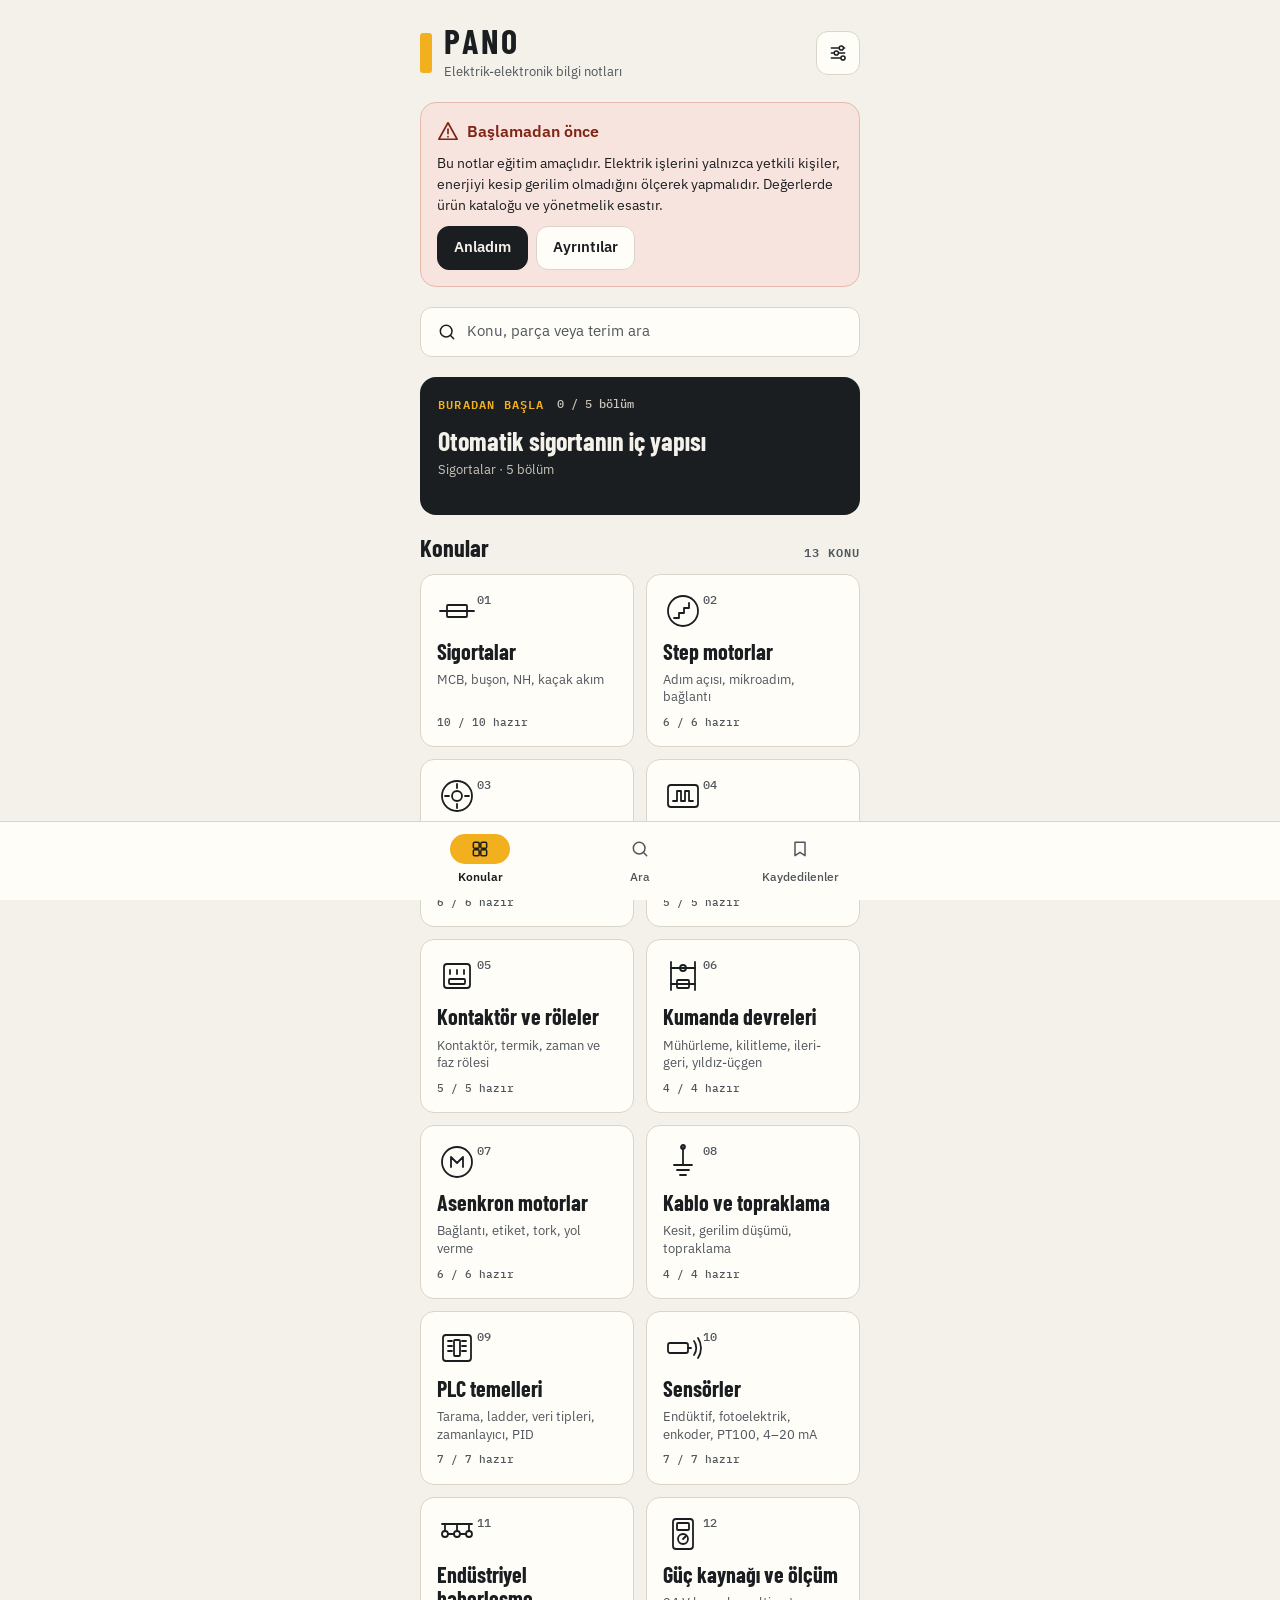
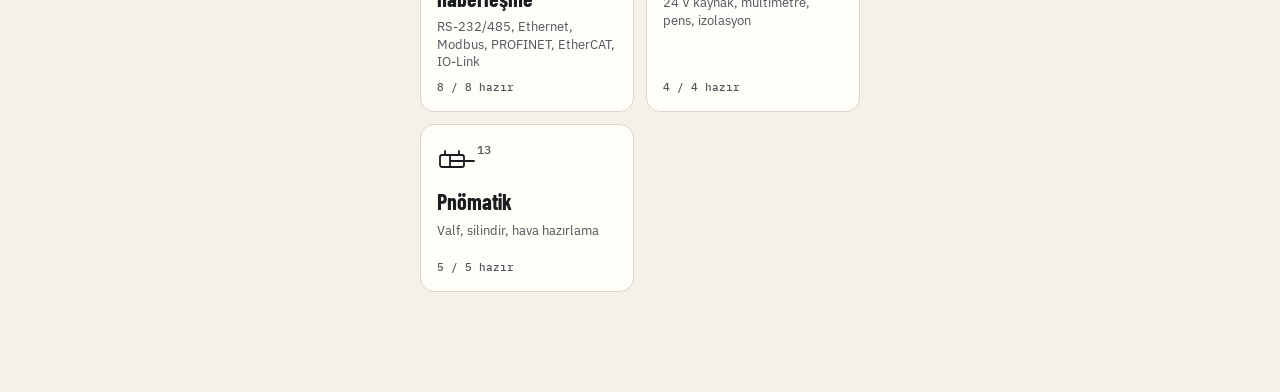
==== index.html @ ad09cce6 "Kaçak akım rölesi 3B modeli ve iç yapı sayfası (1.13.0) - Yeni sayfa: Kaçak akım rölesi: iç yapı (3B" ====
<!doctype html>
<html lang="tr">
<head>
<meta charset="utf-8">
<meta name="viewport" content="width=device-width,initial-scale=1,viewport-fit=cover">
<meta name="description" content="Elektrik-elektronik konularında şemalı, hesaplı ve arıza odaklı bilgi notları.">
<meta name="theme-color" content="#F3F1EA" media="(prefers-color-scheme: light)">
<meta name="theme-color" content="#141619" media="(prefers-color-scheme: dark)">
<meta name="apple-mobile-web-app-capable" content="yes">
<meta name="mobile-web-app-capable" content="yes">
<meta name="apple-mobile-web-app-title" content="PANO">
<meta name="apple-mobile-web-app-status-bar-style" content="default">
<meta name="pano-surum" content="202609280607">
<link rel="manifest" href="manifest.webmanifest">
<link rel="icon" type="image/png" href="varliklar/simgeler/icon-192.png">
<link rel="apple-touch-icon" href="varliklar/simgeler/apple-touch-icon.png">
<style>:root{color-scheme:light;padding-top:env(safe-area-inset-top,0px);padding-bottom:env(safe-area-inset-bottom,0px)}body{margin:0}img{max-width:100%}[hidden]{display:none!important}</style>
<title>PANO Bilgi Notları</title>
<style>
@font-face{font-family:'Barlow Condensed';font-style:normal;font-weight:600;font-display:swap;src:url(varliklar/yazitipleri/barlow-condensed-latin-ext-600-normal.woff2) format('woff2');unicode-range:U+0100-02BA,U+02BD-02C5,U+02C7-02CC,U+02CE-02D7,U+02DD-02FF,U+0304,U+0308,U+0329,U+1D00-1DBF,U+1E00-1E9F,U+1EF2-1EFF,U+2020,U+20A0-20AB,U+20AD-20C0,U+2113,U+2C60-2C7F,U+A720-A7FF}
@font-face{font-family:'Barlow Condensed';font-style:normal;font-weight:600;font-display:swap;src:url(varliklar/yazitipleri/barlow-condensed-latin-600-normal.woff2) format('woff2');unicode-range:U+0000-00FF,U+0131,U+0152-0153,U+02BB-02BC,U+02C6,U+02DA,U+02DC,U+0304,U+0308,U+0329,U+2000-206F,U+20AC,U+2122,U+2191,U+2193,U+2212,U+2215,U+FEFF,U+FFFD}
@font-face{font-family:'Barlow Condensed';font-style:normal;font-weight:700;font-display:swap;src:url(varliklar/yazitipleri/barlow-condensed-latin-ext-700-normal.woff2) format('woff2');unicode-range:U+0100-02BA,U+02BD-02C5,U+02C7-02CC,U+02CE-02D7,U+02DD-02FF,U+0304,U+0308,U+0329,U+1D00-1DBF,U+1E00-1E9F,U+1EF2-1EFF,U+2020,U+20A0-20AB,U+20AD-20C0,U+2113,U+2C60-2C7F,U+A720-A7FF}
@font-face{font-family:'Barlow Condensed';font-style:normal;font-weight:700;font-display:swap;src:url(varliklar/yazitipleri/barlow-condensed-latin-700-normal.woff2) format('woff2');unicode-range:U+0000-00FF,U+0131,U+0152-0153,U+02BB-02BC,U+02C6,U+02DA,U+02DC,U+0304,U+0308,U+0329,U+2000-206F,U+20AC,U+2122,U+2191,U+2193,U+2212,U+2215,U+FEFF,U+FFFD}
@font-face{font-family:'IBM Plex Sans';font-style:normal;font-weight:400;font-display:swap;src:url(varliklar/yazitipleri/ibm-plex-sans-latin-ext-400-normal.woff2) format('woff2');unicode-range:U+0100-02BA,U+02BD-02C5,U+02C7-02CC,U+02CE-02D7,U+02DD-02FF,U+0304,U+0308,U+0329,U+1D00-1DBF,U+1E00-1E9F,U+1EF2-1EFF,U+2020,U+20A0-20AB,U+20AD-20C0,U+2113,U+2C60-2C7F,U+A720-A7FF}
@font-face{font-family:'IBM Plex Sans';font-style:normal;font-weight:400;font-display:swap;src:url(varliklar/yazitipleri/ibm-plex-sans-latin-400-normal.woff2) format('woff2');unicode-range:U+0000-00FF,U+0131,U+0152-0153,U+02BB-02BC,U+02C6,U+02DA,U+02DC,U+0304,U+0308,U+0329,U+2000-206F,U+20AC,U+2122,U+2191,U+2193,U+2212,U+2215,U+FEFF,U+FFFD}
@font-face{font-family:'IBM Plex Sans';font-style:normal;font-weight:500;font-display:swap;src:url(varliklar/yazitipleri/ibm-plex-sans-latin-ext-500-normal.woff2) format('woff2');unicode-range:U+0100-02BA,U+02BD-02C5,U+02C7-02CC,U+02CE-02D7,U+02DD-02FF,U+0304,U+0308,U+0329,U+1D00-1DBF,U+1E00-1E9F,U+1EF2-1EFF,U+2020,U+20A0-20AB,U+20AD-20C0,U+2113,U+2C60-2C7F,U+A720-A7FF}
@font-face{font-family:'IBM Plex Sans';font-style:normal;font-weight:500;font-display:swap;src:url(varliklar/yazitipleri/ibm-plex-sans-latin-500-normal.woff2) format('woff2');unicode-range:U+0000-00FF,U+0131,U+0152-0153,U+02BB-02BC,U+02C6,U+02DA,U+02DC,U+0304,U+0308,U+0329,U+2000-206F,U+20AC,U+2122,U+2191,U+2193,U+2212,U+2215,U+FEFF,U+FFFD}
@font-face{font-family:'IBM Plex Sans';font-style:normal;font-weight:600;font-display:swap;src:url(varliklar/yazitipleri/ibm-plex-sans-latin-ext-600-normal.woff2) format('woff2');unicode-range:U+0100-02BA,U+02BD-02C5,U+02C7-02CC,U+02CE-02D7,U+02DD-02FF,U+0304,U+0308,U+0329,U+1D00-1DBF,U+1E00-1E9F,U+1EF2-1EFF,U+2020,U+20A0-20AB,U+20AD-20C0,U+2113,U+2C60-2C7F,U+A720-A7FF}
@font-face{font-family:'IBM Plex Sans';font-style:normal;font-weight:600;font-display:swap;src:url(varliklar/yazitipleri/ibm-plex-sans-latin-600-normal.woff2) format('woff2');unicode-range:U+0000-00FF,U+0131,U+0152-0153,U+02BB-02BC,U+02C6,U+02DA,U+02DC,U+0304,U+0308,U+0329,U+2000-206F,U+20AC,U+2122,U+2191,U+2193,U+2212,U+2215,U+FEFF,U+FFFD}
@font-face{font-family:'IBM Plex Mono';font-style:normal;font-weight:500;font-display:swap;src:url(varliklar/yazitipleri/ibm-plex-mono-latin-ext-500-normal.woff2) format('woff2');unicode-range:U+0100-02BA,U+02BD-02C5,U+02C7-02CC,U+02CE-02D7,U+02DD-02FF,U+0304,U+0308,U+0329,U+1D00-1DBF,U+1E00-1E9F,U+1EF2-1EFF,U+2020,U+20A0-20AB,U+20AD-20C0,U+2113,U+2C60-2C7F,U+A720-A7FF}
@font-face{font-family:'IBM Plex Mono';font-style:normal;font-weight:500;font-display:swap;src:url(varliklar/yazitipleri/ibm-plex-mono-latin-500-normal.woff2) format('woff2');unicode-range:U+0000-00FF,U+0131,U+0152-0153,U+02BB-02BC,U+02C6,U+02DA,U+02DC,U+0304,U+0308,U+0329,U+2000-206F,U+20AC,U+2122,U+2191,U+2193,U+2212,U+2215,U+FEFF,U+FFFD}
@font-face{font-family:'IBM Plex Mono';font-style:normal;font-weight:600;font-display:swap;src:url(varliklar/yazitipleri/ibm-plex-mono-latin-ext-600-normal.woff2) format('woff2');unicode-range:U+0100-02BA,U+02BD-02C5,U+02C7-02CC,U+02CE-02D7,U+02DD-02FF,U+0304,U+0308,U+0329,U+1D00-1DBF,U+1E00-1E9F,U+1EF2-1EFF,U+2020,U+20A0-20AB,U+20AD-20C0,U+2113,U+2C60-2C7F,U+A720-A7FF}
@font-face{font-family:'IBM Plex Mono';font-style:normal;font-weight:600;font-display:swap;src:url(varliklar/yazitipleri/ibm-plex-mono-latin-600-normal.woff2) format('woff2');unicode-range:U+0000-00FF,U+0131,U+0152-0153,U+02BB-02BC,U+02C6,U+02DA,U+02DC,U+0304,U+0308,U+0329,U+2000-206F,U+20AC,U+2122,U+2191,U+2193,U+2212,U+2215,U+FEFF,U+FFFD}
</style>
<style>
:root{
  --paper:#F3F1EA; --card:#FFFDF8; --ink:#1B1E21; --ink-2:#3A3F44; --muted:#50565C;
  --line:#DAD5C8; --line-soft:#E4E0D5; --chip:#E9E5DA;
  --accent:#F2B01E; --on-accent:#1B1E21; --signal:#1D5FB8;
  --panel:#1B1E21; --panel-ink:#F3F1EA; --panel-muted:#C9C5BA; --panel-track:#3A3F44;
  --danger-bg:#F8E4DE; --danger-line:#E7B9AD; --danger-ink:#7F2414;
  --mark:#FBE3A6; --focus:#1D5FB8;
  --wire-l:#7A4A22; --wire-l2:#1B1E21; --wire-l3:#8A8F94; --wire-n:#1D5FB8; --wire-pe:#4E8A2A; --wire-pe2:#E0C21A; --dc-plus:#A8321F;
  --rail:#D3CEC1; --svg-body:#FFFFFF; --hatch:#8A8F94;
  --f-display:'Barlow Condensed','Arial Narrow',sans-serif;
  --f-body:'IBM Plex Sans',system-ui,-apple-system,'Segoe UI',sans-serif;
  --f-mono:'IBM Plex Mono',ui-monospace,SFMono-Regular,Menlo,Consolas,monospace;
  --nav-h:68px;
}
@media (prefers-color-scheme: dark){
  :root:not([data-theme="light"]){
    color-scheme:dark;
    --paper:#141619; --card:#1D2024; --ink:#ECE8DF; --ink-2:#C9C5BB; --muted:#A7A398;
    --line:#343940; --line-soft:#2A2E34; --chip:#2A2E34;
    --signal:#7AAAF2; --panel:#262A30; --panel-ink:#F3F1EA; --panel-muted:#C3BFB5; --panel-track:#454B52;
    --danger-bg:#3A201B; --danger-line:#6B3328; --danger-ink:#F2A996;
    --mark:#6B5410; --focus:#7AAAF2;
    --wire-l:#C58B55; --wire-l2:#646B73; --wire-l3:#B3B7BC; --wire-n:#7AAAF2; --wire-pe:#6DB043; --dc-plus:#E07A64;
    --rail:#3A3F45; --svg-body:#2A2E34; --hatch:#7D838A;
  }
}
:root[data-theme="dark"]{
  color-scheme:dark;
  --paper:#141619; --card:#1D2024; --ink:#ECE8DF; --ink-2:#C9C5BB; --muted:#A7A398;
  --line:#343940; --line-soft:#2A2E34; --chip:#2A2E34;
  --signal:#7AAAF2; --panel:#262A30; --panel-ink:#F3F1EA; --panel-muted:#C3BFB5; --panel-track:#454B52;
  --danger-bg:#3A201B; --danger-line:#6B3328; --danger-ink:#F2A996;
  --mark:#6B5410; --focus:#7AAAF2;
  --wire-l:#C58B55; --wire-l2:#646B73; --wire-l3:#B3B7BC; --wire-n:#7AAAF2; --wire-pe:#6DB043; --dc-plus:#E07A64;
  --rail:#3A3F45; --svg-body:#2A2E34; --hatch:#7D838A;
}

html{background:var(--paper)}
body{background:var(--paper);color:var(--ink);font-family:var(--f-body);font-size:15px;line-height:1.5;-webkit-font-smoothing:antialiased;-webkit-tap-highlight-color:transparent}
*{box-sizing:border-box}
button{font:inherit;color:inherit}
a{color:var(--signal)}
:focus-visible{outline:2px solid var(--focus);outline-offset:2px;border-radius:8px}
h1,h2,h3{text-wrap:balance}
.mono{font-family:var(--f-mono)}
.ust{font-family:var(--f-mono);font-size:12px;font-weight:600;letter-spacing:.08em;text-transform:uppercase;color:var(--muted)}

.app{max-width:480px;margin:0 auto;padding-inline:20px;padding-block:16px calc(var(--nav-h) + 32px);display:flex;flex-direction:column;gap:20px;min-height:100%}

/* Marka */
.marka{display:flex;align-items:center;gap:12px;padding-top:8px}
.marka-plaka{width:12px;height:40px;border-radius:3px;background:var(--accent);flex-shrink:0}
.marka-ad{margin:0;font-family:var(--f-display);font-weight:700;font-size:34px;line-height:1;letter-spacing:.09em}
.marka-alt{font-size:13px;color:var(--muted);margin:4px 0 0}

/* Arama kutusu (ana sayfa) */
.arama-dugme{display:flex;align-items:center;gap:10px;height:50px;padding:0 16px;border:1px solid var(--line);border-radius:12px;background:var(--card);color:var(--muted);font-size:15px;text-align:left;cursor:pointer;width:100%}
.arama-dugme svg{color:var(--ink);flex-shrink:0}

/* Koyu panel (kaldığın yer) */
.panel{display:flex;flex-direction:column;gap:14px;padding:18px;border-radius:16px;background:var(--panel);color:var(--panel-ink);border:0;text-align:left;cursor:pointer;width:100%}
.panel-ust{display:flex;justify-content:space-between;align-items:center;gap:12px}
.panel-etiket{font-family:var(--f-mono);font-size:12px;font-weight:600;letter-spacing:.1em;text-transform:uppercase;color:var(--accent)}
.panel-sayac{font-family:var(--f-mono);font-size:12px;color:var(--panel-muted);font-variant-numeric:tabular-nums}
.panel-baslik{font-family:var(--f-display);font-weight:700;font-size:26px;line-height:1.05}
.panel-alt{font-size:13px;color:var(--panel-muted);margin-top:6px}
.ilerleme{display:grid;gap:4px}
.ilerleme span{height:4px;border-radius:2px;background:var(--panel-track)}
.ilerleme span.dolu{background:var(--accent)}

/* Bölüm başlıkları */
.satir-baslik{display:flex;align-items:baseline;justify-content:space-between;gap:12px}
.h2{margin:0;font-family:var(--f-display);font-size:24px;font-weight:700;line-height:1.1}

/* Konu kartları */
.konu-izgara{display:grid;grid-template-columns:repeat(2,minmax(0,1fr));gap:12px}
.konu-kart{display:flex;flex-direction:column;gap:8px;padding:16px;border:1px solid var(--line);border-radius:14px;background:var(--card);text-align:left;cursor:pointer;min-height:168px}
.konu-kart:hover{border-color:var(--ink)}
.konu-kart-ust{display:flex;justify-content:space-between;align-items:flex-start;color:var(--ink)}
.konu-kart-ad{font-family:var(--f-display);font-weight:700;font-size:22px;line-height:1.1}
.konu-kart-ozet{font-size:13px;line-height:1.35;color:var(--muted)}
.konu-kart-durum{margin-top:auto;font-family:var(--f-mono);font-size:11px;color:var(--muted);font-variant-numeric:tabular-nums}

/* Üst çubuk (alt ekranlar) */
.ust-cubuk{position:sticky;top:env(safe-area-inset-top,0px);z-index:5;background:var(--paper);margin-inline:-20px;padding:8px 20px 10px;display:flex;flex-direction:column;gap:8px;border-bottom:1px solid transparent}
.ust-cubuk.golgeli{border-bottom-color:var(--line)}
.ust-satir{display:flex;align-items:center;justify-content:space-between;gap:12px;min-height:44px}
.geri{display:flex;align-items:center;gap:4px;height:44px;padding:0 12px 0 4px;margin-left:-4px;border:0;background:none;border-radius:12px;font-size:15px;font-weight:500;cursor:pointer;color:var(--ink)}
.ikon-dugme{width:44px;height:44px;flex-shrink:0;border:1px solid var(--line);border-radius:12px;background:var(--card);display:flex;align-items:center;justify-content:center;cursor:pointer;color:var(--ink)}
.ikon-dugme[aria-pressed="true"] .yerimi{fill:var(--accent)}

/* Çipler */
.cipler{display:flex;gap:8px;overflow-x:auto;scrollbar-width:none;margin-inline:-20px;padding-inline:20px;padding-bottom:2px}
.cipler::-webkit-scrollbar{display:none}
.cip{flex-shrink:0;height:36px;padding:0 13px;display:flex;align-items:center;border-radius:18px;border:1px solid var(--line);background:var(--card);font-size:13px;font-weight:500;cursor:pointer;white-space:nowrap;color:var(--ink)}
.cip[aria-pressed="true"],.cip.etkin{background:var(--ink);border-color:var(--ink);color:var(--paper)}
.cip-kutu{display:flex;flex-wrap:wrap;gap:8px}
.parca{padding:8px 12px;border:1px solid var(--line);border-radius:10px;background:var(--card);font-size:13px;cursor:pointer;color:var(--ink);text-align:left}
.parca:hover{border-color:var(--ink)}

/* Başlık bloğu */
.baslik-blok{display:flex;flex-direction:column;gap:10px}
.h1{margin:0;font-family:var(--f-display);font-size:38px;font-weight:700;line-height:1.02}
.giris{margin:0;font-size:15px;line-height:1.55;color:var(--ink-2)}
.etiketler{display:flex;flex-wrap:wrap;gap:6px}
.etiket{padding:4px 10px;border-radius:6px;background:var(--chip);font-family:var(--f-mono);font-size:12px;color:var(--ink)}

/* Liste satırları */
.liste{display:flex;flex-direction:column;gap:8px}
.satir{display:flex;align-items:center;gap:14px;padding:12px;border:1px solid var(--line);border-radius:14px;background:var(--card);text-align:left;width:100%;color:var(--ink)}
button.satir{cursor:pointer}
button.satir:hover{border-color:var(--ink)}
.kod{width:52px;height:52px;flex-shrink:0;border-radius:10px;background:var(--chip);display:flex;align-items:center;justify-content:center;font-family:var(--f-mono);font-size:12.5px;font-weight:600;color:var(--ink);text-align:center;line-height:1.1;padding:2px}
.kod.hazir{background:var(--accent);color:var(--on-accent)}
.satir-metin{flex-grow:1;min-width:0;display:flex;flex-direction:column;gap:3px}
.satir-ad{font-size:16px;font-weight:600;line-height:1.3}
.satir-alt{font-size:13px;line-height:1.4;color:var(--muted)}
.rozet{flex-shrink:0;padding:3px 8px;border-radius:6px;border:1px dashed var(--line);font-family:var(--f-mono);font-size:10.5px;color:var(--muted);white-space:nowrap}
.satir .ok{flex-shrink:0;color:var(--ink)}

/* Bilgi sayfası bölümleri */
.bolumler{display:flex;flex-direction:column;gap:40px;padding-top:8px}
.konu-no{font-family:var(--f-mono);font-size:12px;color:var(--muted)}
.gizli{position:absolute;width:1px;height:1px;overflow:hidden;clip:rect(0 0 0 0);white-space:nowrap}
.blok-grup{display:flex;flex-direction:column;gap:12px}
.bolum{display:flex;flex-direction:column;gap:14px;scroll-margin-top:120px}
.bolum-baslik{display:flex;align-items:baseline;gap:10px}
.bolum-no{font-family:var(--f-mono);font-size:12px;font-weight:600;color:var(--muted);font-variant-numeric:tabular-nums}
.bolum-ad{margin:0;font-family:var(--f-display);font-size:26px;font-weight:700;line-height:1.1}
.kart{padding:16px;border:1px solid var(--line);border-radius:16px;background:var(--card);display:flex;flex-direction:column;gap:12px}
.sema{display:block;width:100%;height:auto}
.sema text{font-family:var(--f-mono)}
.lejant{display:flex;flex-wrap:wrap;gap:6px 14px;font-size:12px;color:var(--ink-2)}
.lejant span{display:inline-flex;align-items:center;gap:6px}
.sw{display:inline-block;width:18px;height:3px;border-radius:2px}
.sw-l{background:var(--wire-l)} .sw-l2{background:var(--wire-l2)} .sw-l3{background:var(--wire-l3)} .sw-acc{background:var(--accent);height:8px} .sw-opt2{background:repeating-linear-gradient(90deg,var(--ink) 0 5px,transparent 5px 9px)} .sw-kacak{background:repeating-linear-gradient(90deg,var(--dc-plus) 0 4px,transparent 4px 7px)} .sw-n{background:var(--wire-n)} .sw-sig{background:var(--signal)} .sw-dc{background:var(--dc-plus)} .sw-ink{background:var(--ink)}
.sw-pe{background:repeating-linear-gradient(90deg,var(--wire-pe) 0 6px,var(--wire-pe2) 6px 12px)}
.sw-hatch{background:var(--hatch)}
.sw-pen{background:repeating-linear-gradient(90deg,var(--wire-pe) 0 6px,var(--wire-n) 6px 9px,var(--wire-pe) 9px 12px)}
.sw-opt{background:repeating-linear-gradient(90deg,var(--signal) 0 5px,transparent 5px 9px)}

.isaretler{margin:0;padding:0;list-style:none;display:flex;flex-direction:column;gap:12px}
.isaretler li{display:flex;gap:12px}
.isaret-no{width:24px;height:24px;flex-shrink:0;border-radius:12px;background:var(--ink);color:var(--paper);display:flex;align-items:center;justify-content:center;font-family:var(--f-mono);font-size:12px;font-weight:600}
.isaret-ad{font-size:15px;font-weight:600;display:block}
.isaret-metin{display:block;font-size:14px;line-height:1.5;color:var(--ink-2)}
.not{margin:0;padding:12px 14px;border-radius:12px;background:var(--chip);font-size:13px;line-height:1.5;color:var(--ink)}

.ikili{display:grid;grid-template-columns:repeat(2,minmax(0,1fr));gap:10px}
.mini-kart{padding:14px;border:1px solid var(--line);border-radius:14px;background:var(--card);display:flex;flex-direction:column;gap:8px}
.mini-kart svg{color:var(--ink)}
.mini-ad{font-size:15px;font-weight:600;line-height:1.3}
.mini-etiket{align-self:flex-start;padding:2px 8px;border-radius:6px;background:var(--chip);font-family:var(--f-mono);font-size:11px}
.mini-metin{font-size:13px;line-height:1.5;color:var(--ink-2)}

.aralik-alt{font-family:var(--f-mono);font-size:11px;color:var(--muted);align-self:flex-end}
.aralik-liste{display:flex;flex-direction:column;gap:10px;padding-top:12px;border-top:1px solid var(--line-soft)}
.aralik-liste div{display:flex;gap:10px}
.aralik-kod{width:70px;flex-shrink:0;font-family:var(--f-mono);font-size:12px;font-weight:600;font-variant-numeric:tabular-nums}
.kucuk{margin:0;font-size:12px;line-height:1.5;color:var(--muted)}

.formul{padding:14px;border-radius:12px;background:var(--panel);color:var(--panel-ink);text-align:center;font-family:var(--f-mono);font-size:24px;font-weight:600;letter-spacing:.04em}
.tanimlar{display:flex;flex-direction:column;gap:8px}
.tanim{display:flex;gap:10px;font-size:13px;line-height:1.5;color:var(--ink-2)}
.tanim b{width:30px;flex-shrink:0;font-family:var(--f-mono);font-weight:600;color:var(--ink)}
.ornek{padding:14px;border-radius:12px;background:var(--paper);display:flex;flex-direction:column;gap:10px}
.ornek-satir{font-size:14px;line-height:1.5}
.ornek-satir b{font-family:var(--f-mono);font-weight:600}
.kural{margin:0;font-size:14px;font-weight:600;line-height:1.5}

.tablo{border:1px solid var(--line);border-radius:16px;background:var(--card);overflow:hidden}
.tablo-satir{display:flex;gap:12px;padding:12px 14px;border-bottom:1px solid var(--line-soft)}
.tablo-satir:last-child{border-bottom:0}
.tablo-etiket{width:92px;flex-shrink:0;font-family:var(--f-mono);font-size:13px;font-weight:600}
.tablo-etiket.sig{color:var(--signal)} .tablo-etiket.dc{color:var(--dc-plus)}
.tablo-metin{font-size:13px;line-height:1.5}

.ariza{border:1px solid var(--line);border-radius:16px;background:var(--card);overflow:hidden}
.ariza-ust{padding:14px 16px;background:var(--panel);color:var(--panel-ink);display:flex;flex-direction:column;gap:4px}
.ariza-ust .panel-etiket{font-size:11px}
.ariza-belirti{font-size:17px;font-weight:600}
.ariza-satir{padding:12px 16px;border-bottom:1px solid var(--line-soft);display:flex;flex-direction:column;gap:4px}
.ariza-satir:last-child{border-bottom:0}
.ariza-ad{font-size:14px;font-weight:600}
.ariza-metin{font-size:13px;line-height:1.5;color:var(--ink-2)}

.hata{padding:14px 16px;border:1px solid var(--danger-line);border-radius:14px;background:var(--danger-bg);display:flex;gap:12px}
.hata svg{flex-shrink:0;margin-top:1px;color:var(--danger-ink)}
.hata-ad{font-size:15px;font-weight:600;color:var(--danger-ink);display:block;margin-bottom:4px}
.hata-metin{font-size:13px;line-height:1.5;color:var(--ink)}

/* Renk kodu ve adımlar */
.renk-izgara{display:grid;grid-template-columns:repeat(3,minmax(0,1fr));gap:8px}
.renk{display:flex;flex-direction:column;align-items:center;gap:6px;padding:12px 6px;border:1px solid var(--line);border-radius:12px;background:var(--card);text-align:center}
.renk-nokta{width:24px;height:24px;border-radius:12px;box-shadow:inset 0 0 0 1px rgba(0,0,0,.28),0 0 0 1px var(--line)}
.renk-akim{font-family:var(--f-mono);font-size:13px;font-weight:600;font-variant-numeric:tabular-nums}
.renk-ad{font-size:12px;color:var(--muted);line-height:1.2}
.sira-liste{margin:0;padding:0;list-style:none;display:flex;flex-direction:column;border:1px solid var(--line);border-radius:16px;background:var(--card);overflow:hidden}
.sira-liste li{display:flex;gap:12px;padding:12px 14px;border-bottom:1px solid var(--line-soft);font-size:14px;line-height:1.5}
.sira-liste li:last-child{border-bottom:0}
.sira-no{width:22px;flex-shrink:0;font-family:var(--f-mono);font-size:13px;font-weight:600;color:var(--muted);font-variant-numeric:tabular-nums}

/* Hesaplayıcı */
.hesap-grup{border:0;margin:0;padding:0;min-width:0}
.hesap-grup legend{font-size:13px;font-weight:600;padding:0;margin-bottom:8px}
.secenekler{display:flex;gap:6px}
.secenek{flex:1 1 0;min-width:0;height:44px;padding:0 4px;overflow-wrap:anywhere;line-height:1.15;border-radius:10px;border:1px solid var(--line);background:var(--card);font-family:var(--f-mono);font-size:13px;font-weight:600;cursor:pointer;color:var(--ink)}
.secenek[aria-pressed="true"]{background:var(--ink);border-color:var(--ink);color:var(--paper)}
.sonuc{padding:14px;border-radius:14px;background:var(--panel);color:var(--panel-ink);display:grid;grid-template-columns:repeat(2,minmax(0,1fr));gap:14px 12px}
.sonuc div{display:flex;flex-direction:column;gap:2px;min-width:0}
.sonuc-ad{font-size:12px;color:var(--panel-muted)}
.sonuc-deger{font-family:var(--f-mono);font-size:18px;font-weight:600;color:var(--accent);font-variant-numeric:tabular-nums;overflow-wrap:anywhere}
.adimlar{display:flex;flex-direction:column;gap:6px;font-family:var(--f-mono);font-size:13px;line-height:1.4;font-variant-numeric:tabular-nums}

/* Sonraki */
.sonraki{padding:16px;border-radius:14px;background:var(--panel);color:var(--panel-ink);display:flex;align-items:center;justify-content:space-between;gap:12px;border:0;width:100%;text-align:left}
button.sonraki{cursor:pointer}
.sonraki-ad{font-size:16px;font-weight:600}
.sonraki .rozet{border-color:var(--panel-track);color:var(--panel-muted)}

/* Arama ekranı */
.arama-satir{display:flex;align-items:center;gap:10px}
.arama-alan{flex-grow:1;min-width:0;display:flex;align-items:center;gap:10px;height:50px;padding:0 14px;border:2px solid var(--ink);border-radius:12px;background:var(--card)}
.arama-alan input{flex-grow:1;min-width:0;height:100%;border:0;outline:none;background:transparent;font:inherit;font-size:16px;color:var(--ink)}
.arama-alan input::placeholder{color:var(--muted)}
.metin-dugme{flex-shrink:0;height:44px;padding:0 4px;border:0;background:none;color:var(--signal);font-size:15px;font-weight:500;cursor:pointer}
.sonuc-kart{display:flex;flex-direction:column;gap:6px;padding:14px 16px;border:1px solid var(--line);border-radius:14px;background:var(--card);text-align:left;width:100%;color:var(--ink)}
button.sonuc-kart{cursor:pointer}
button.sonuc-kart:hover{border-color:var(--ink)}
.sonuc-yol{font-family:var(--f-mono);font-size:11px;color:var(--muted);text-transform:uppercase;letter-spacing:.04em}
.bulgu-ad{font-size:16px;font-weight:600}
.sonuc-parca{font-size:13px;line-height:1.5;color:var(--ink-2)}
mark{background:var(--mark);color:var(--ink);padding:0 2px;border-radius:3px}
.bos{padding:28px 20px;border:1px dashed var(--line);border-radius:16px;text-align:center;color:var(--muted);font-size:14px;line-height:1.5;display:flex;flex-direction:column;align-items:center;gap:10px}
.bos svg{color:var(--muted)}

/* Alt menü */
.alt-menu{position:fixed;left:0;right:0;bottom:0;z-index:10;background:var(--card);border-top:1px solid var(--line);padding:8px 8px calc(10px + env(safe-area-inset-bottom,0px))}
.alt-menu-ic{max-width:480px;margin:0 auto;display:grid;grid-template-columns:repeat(3,minmax(0,1fr))}
.menu-oge{display:flex;flex-direction:column;align-items:center;gap:4px;padding:4px 0;border:0;background:none;font-size:12px;font-weight:500;color:var(--muted);cursor:pointer}
.menu-ikon{width:60px;height:30px;border-radius:15px;display:flex;align-items:center;justify-content:center}
.menu-oge[aria-current="page"]{color:var(--ink);font-weight:600}
.menu-oge[aria-current="page"] .menu-ikon{background:var(--accent);color:var(--on-accent)}
.sayi{font-family:var(--f-mono);font-size:10px;margin-left:2px}

.bildirim{position:fixed;left:50%;bottom:calc(var(--nav-h) + 20px + env(safe-area-inset-bottom,0px));transform:translateX(-50%);z-index:20;padding:10px 16px;border-radius:12px;background:var(--panel);color:var(--panel-ink);font-size:14px;box-shadow:0 6px 20px rgba(0,0,0,.18);opacity:0;pointer-events:none;transition:opacity .2s}
.bildirim.acik{opacity:1}

/* Düğmeler, uyarı, premium, metin sayfaları */
.dugme{min-height:44px;padding:0 16px;border-radius:12px;border:1px solid var(--line);background:var(--card);color:var(--ink);font-size:15px;font-weight:600;cursor:pointer;display:inline-flex;align-items:center;justify-content:center;gap:8px}
.dugme-ana{background:var(--ink);border-color:var(--ink);color:var(--paper)}
.dugme-tehlike{background:var(--danger-ink);border-color:var(--danger-ink);color:var(--paper)}
.dugme-genis{width:100%}
.dugme-satir{display:flex;gap:8px;flex-wrap:wrap}
.uyari-kart{padding:16px;border:1px solid var(--danger-line);border-radius:16px;background:var(--danger-bg);display:flex;flex-direction:column;gap:10px}
.uyari-ust{display:flex;align-items:center;gap:8px;color:var(--danger-ink)}
.uyari-ust h2{margin:0;font-size:16px;font-weight:600}
.uyari-kart p{margin:0;font-size:14px;line-height:1.5;color:var(--ink)}
.premium-panel{cursor:default}
.premium-fiyat{font-family:var(--f-mono);font-size:16px;font-weight:600;color:var(--accent)}
.premium-liste{margin:0;padding:0;list-style:none;display:flex;flex-direction:column;gap:10px}
.premium-liste li{display:flex;gap:10px;align-items:flex-start;font-size:15px;line-height:1.5}
.premium-liste svg{flex-shrink:0;margin-top:3px;color:var(--ink)}
.basari{padding:14px 16px;border-radius:14px;background:var(--chip);font-weight:600}
.rozet-premium{border-style:solid;border-color:var(--accent);color:var(--ink);display:inline-flex;align-items:center;gap:4px}
.metin-sayfa{display:flex;flex-direction:column;gap:20px}
.metin-sayfa section{display:flex;flex-direction:column;gap:6px}
.metin-baslik{margin:0;font-size:16px;font-weight:600}
.metin-sayfa p{margin:0;font-size:15px;line-height:1.6;color:var(--ink-2)}
.marka-ic{flex-grow:1;min-width:0}
.buyuk-yazi .app{zoom:1.12}

/* Simülasyon */
.sim-durum{padding:10px 12px;border-radius:10px;background:var(--chip);font-size:14px;line-height:1.5;font-weight:500;min-height:44px;display:flex;align-items:center}
.sim-durum.uyari{background:var(--danger-bg);color:var(--danger-ink);border:1px solid var(--danger-line)}
.dugme-kucuk{min-height:44px;padding:0 12px;font-size:14px}
.dugme[aria-pressed="true"]{background:var(--ink);border-color:var(--ink);color:var(--paper)}
.secenekler{flex-wrap:wrap}
.secenek{flex:1 1 56px}

/* Açılış ekranı: bara → iletken → sigorta çizilir, akım geçer, sigorta enerjilenir, PANO belirir.
   Çizim simge_olustur.py ile aynı koordinatları kullanır. Ekran CSS ile kendi kendine kapanır; JS yalnızca DOM’dan kaldırır. */
.acilis-ekran{display:none;position:fixed;inset:0;z-index:50;overflow:hidden;background:var(--paper);align-items:center;justify-content:center;padding-bottom:8vh;cursor:pointer;animation:acilis-kapan .35s ease 1.35s forwards}
.acilis-var .acilis-ekran{display:flex}
.acilis-ekran.atla{animation:acilis-atla .2s ease forwards}
.acilis-ic{display:flex;flex-direction:column;align-items:center;gap:12px}
.acilis-isaret{display:block;width:164px;height:auto;margin-bottom:10px;overflow:visible}
.a-bara{fill:var(--accent);transform-box:fill-box;transform-origin:center;animation:acilis-bara .45s cubic-bezier(.2,.8,.2,1) both}
.a-bara circle{fill:var(--paper)}
.a-tel{fill:none;stroke:var(--ink);stroke-width:18;stroke-dasharray:184;stroke-dashoffset:184;animation:acilis-ciz .4s cubic-bezier(.4,0,.2,1) .25s forwards}
.a-akim{fill:none;stroke:var(--accent);stroke-width:8;stroke-linecap:round;stroke-dasharray:26 400;stroke-dashoffset:26;animation:acilis-akim .5s linear .7s forwards}
.a-govde{fill:var(--paper);stroke:var(--ink);stroke-width:18;stroke-dasharray:360;stroke-dashoffset:360;animation:acilis-ciz .45s cubic-bezier(.4,0,.2,1) .4s forwards}
.a-eleman{fill:none;stroke:var(--accent);stroke-width:14;stroke-dasharray:94;stroke-dashoffset:94;animation:acilis-ciz .25s ease-out .8s forwards}
.a-uc{fill:none;stroke:var(--ink);stroke-width:16;transform-box:fill-box;transform-origin:center;animation:acilis-uc .3s cubic-bezier(.3,1.6,.5,1) .6s both}
.acilis-ad{font-family:var(--f-display);font-weight:700;font-size:44px;line-height:1;letter-spacing:.14em;padding-left:.14em;color:var(--ink);animation:acilis-ad .6s cubic-bezier(.2,.7,.2,1) .35s both}
.acilis-alt{font-size:13px;color:var(--muted);animation:acilis-belir .5s ease .6s both}
.acilis .app>*{animation:acilis-gir .55s cubic-bezier(.2,.7,.2,1) 1.5s both}
.acilis .app>:nth-child(1){animation-delay:1.2s}
.acilis .app>:nth-child(2){animation-delay:1.26s}
.acilis .app>:nth-child(3){animation-delay:1.32s}
.acilis .app>:nth-child(4){animation-delay:1.38s}
.acilis .app>:nth-child(5){animation-delay:1.44s}
.acilis .alt-menu{animation:acilis-menu .5s cubic-bezier(.2,.7,.2,1) 1.3s both}
@keyframes acilis-bara{from{transform:scaleY(0)}}
@keyframes acilis-ciz{to{stroke-dashoffset:0}}
@keyframes acilis-akim{to{stroke-dashoffset:-184}}
@keyframes acilis-uc{from{transform:scale(0)}}
@keyframes acilis-ad{from{opacity:0;letter-spacing:.6em;padding-left:.6em}}
@keyframes acilis-belir{from{opacity:0;transform:translateY(6px)}}
@keyframes acilis-kapan{to{opacity:0;visibility:hidden}}
@keyframes acilis-atla{to{opacity:0;visibility:hidden}}
@keyframes acilis-gir{from{opacity:0;transform:translateY(14px)}}
@keyframes acilis-menu{from{transform:translateY(100%)}}

/* 3B model bloğu (kaynak/uygulama/86-model.js) */
.model-blok{display:flex;flex-direction:column;gap:12px}
.model-kutu{gap:14px}
.model-sahne{position:relative;margin:-16px -16px 0;aspect-ratio:10/9;border-radius:15px 15px 0 0;overflow:hidden;background:radial-gradient(circle at 50% 42%,var(--svg-body) 0%,var(--card) 72%);border-bottom:1px solid var(--line-soft)}
.model-tuval{display:block;width:100%;height:100%;touch-action:pan-y;cursor:grab;-webkit-user-select:none;user-select:none}
.model-tuval:active{cursor:grabbing}
.model-bilgi{position:absolute;inset:0;display:flex;align-items:center;justify-content:center;margin:0;padding:24px;text-align:center;font-size:14px;line-height:1.5;color:var(--muted)}
.model-blok[data-durum="hazir"] .model-bilgi{display:none}
.model-isaretler{position:absolute;inset:0;pointer-events:none;overflow:hidden}
.model-blok:not([data-durum="hazir"]) .model-isaretler{display:none}
.model-no{position:absolute;left:0;top:0;width:24px;height:24px;margin:-12px 0 0 -12px;padding:0;border:0;border-radius:12px;background:var(--ink);color:var(--paper);box-shadow:0 0 0 2px var(--card);font-family:var(--f-mono);font-size:12px;font-weight:600;line-height:1;display:flex;align-items:center;justify-content:center;pointer-events:auto;cursor:pointer;transition:opacity .2s}
.model-no::before{content:'';position:absolute;inset:-10px}
/* Arkada kalan (ya da kesitte atılan) parçanın numarası gizlenir; seçiliyse soluk görünür. */
.model-no.arkada{opacity:0;pointer-events:none}
.model-no.arkada[aria-pressed="true"]{opacity:.55}
.model-no.gizli-no{visibility:hidden}
.model-no[aria-pressed="true"]{background:var(--accent);color:var(--on-accent);opacity:1}
.model-secim{display:flex;gap:12px;padding:12px 14px;border-radius:12px;background:var(--chip)}
.model-secim[hidden]{display:none}
.model-secim .isaret-no,.model-parca[aria-pressed="true"] .isaret-no{background:var(--accent);color:var(--on-accent)}
.model-parcalar li{display:block}
.model-parca{display:flex;gap:12px;width:100%;padding:4px 0;border:0;background:none;color:inherit;font:inherit;text-align:left;cursor:pointer;border-radius:8px}
/* Etiketler: klemens ve uç adları; ait oldukları parça seçiliyken görünür */
.model-etiket{position:absolute;left:0;top:0;padding:2px 5px;border:1px solid var(--line);border-radius:5px;background:var(--card);color:var(--ink);font-family:var(--f-mono);font-size:10px;font-weight:600;line-height:1.2;white-space:nowrap;pointer-events:auto;cursor:pointer;transition:opacity .2s}
.model-etiket::before{content:'';position:absolute;inset:-6px}
.model-etiket.gizli-no{visibility:hidden}
.model-etiket.arkada{opacity:0;pointer-events:none}
.model-etiket[aria-pressed="true"]{background:var(--accent);border-color:var(--accent);color:var(--on-accent)}
.model-etiket-ad{flex-shrink:0;align-self:flex-start;padding:2px 7px;border-radius:6px;background:var(--accent);color:var(--on-accent);font-family:var(--f-mono);font-size:13px;font-weight:600}
.model-etiket-satir{width:100%;border:0;border-bottom:1px solid var(--line-soft);background:none;color:var(--ink);font:inherit;text-align:left;cursor:pointer}
.model-etiket-satir[aria-pressed="true"]{background:var(--chip)}

@media (prefers-reduced-motion: reduce){
  *{scroll-behavior:auto!important;transition:none!important}
  .acilis-ekran{display:none!important}
  .acilis .app>*,.acilis .alt-menu{animation:none!important}
}
</style>
</head>
<body>
<div class="app" id="uygulama" lang="tr"></div>

<script>
/* İlk kareden önce: seçili tema uygulanır (renk sıçraması olmasın) ve açılış ekranı oturum başına bir kez açılır. */
(function () {
  var k = document.documentElement;
  try {
    var t = (JSON.parse(localStorage.getItem('pano.ayarlar')) || {}).tema;
    if (t === 'acik' || t === 'koyu') {
      k.setAttribute('data-ilk-tema', k.getAttribute('data-theme') || '');
      k.setAttribute('data-theme', t === 'acik' ? 'light' : 'dark');
    }
  } catch (e) { /* depo kapalı olabilir */ }
  var goster = true;
  try { goster = !matchMedia('(prefers-reduced-motion: reduce)').matches; } catch (e) { /* yok say */ }
  try { if (sessionStorage.getItem('pano.acilis')) goster = false; else sessionStorage.setItem('pano.acilis', '1'); } catch (e) { /* yok say */ }
  if (goster) k.classList.add('acilis', 'acilis-var');
})();
</script>

<div class="acilis-ekran" id="acilis" aria-hidden="true">
  <div class="acilis-ic">
    <svg class="acilis-isaret" viewBox="112 132 296 248">
      <path class="a-tel" d="M168 256H352"></path>
      <path class="a-akim" d="M168 256H352"></path>
      <rect class="a-govde" x="206" y="218" width="112" height="76" rx="10"></rect>
      <path class="a-eleman" d="M215 256H309"></path>
      <circle class="a-uc" cx="372" cy="256" r="20"></circle>
      <g class="a-bara"><rect x="120" y="140" width="48" height="232" rx="12"></rect><circle cx="144" cy="178" r="9"></circle><circle cx="144" cy="334" r="9"></circle></g>
    </svg>
    <div class="acilis-ad">PANO</div>
    <div class="acilis-alt">Elektrik-elektronik bilgi notları</div>
  </div>
</div>

<nav class="alt-menu" aria-label="Ana menü" lang="tr">
  <div class="alt-menu-ic">
    <button type="button" class="menu-oge" data-git="ana" data-menu="konular">
      <span class="menu-ikon"><svg width="20" height="20" viewBox="0 0 24 24" fill="none" stroke="currentColor" stroke-width="1.8" aria-hidden="true"><rect x="4" y="4" width="7" height="7" rx="1.5"></rect><rect x="13" y="4" width="7" height="7" rx="1.5"></rect><rect x="4" y="13" width="7" height="7" rx="1.5"></rect><rect x="13" y="13" width="7" height="7" rx="1.5"></rect></svg></span>
      <span>Konular</span>
    </button>
    <button type="button" class="menu-oge" data-git="ara" data-menu="ara">
      <span class="menu-ikon"><svg width="20" height="20" viewBox="0 0 24 24" fill="none" stroke="currentColor" stroke-width="1.8" stroke-linecap="round" aria-hidden="true"><circle cx="11" cy="11" r="7"></circle><path d="M20 20l-4-4"></path></svg></span>
      <span>Ara</span>
    </button>
    <button type="button" class="menu-oge" data-git="kaydedilenler" data-menu="kaydedilenler">
      <span class="menu-ikon"><svg width="20" height="20" viewBox="0 0 24 24" fill="none" stroke="currentColor" stroke-width="1.8" stroke-linejoin="round" aria-hidden="true"><path d="M6 4h12v16l-6-4-6 4z"></path></svg></span>
      <span>Kaydedilenler</span>
    </button>
  </div>
</nav>

<div class="bildirim" id="bildirim" role="status" aria-live="polite"></div>
<script>
/* ---- kaynak/ortak/10-yardimcilar.js ---- */
/* Her yerde kullanılan yardımcılar (şemalar, hesaplayıcılar, simülasyonlar ve uygulama). */

/* Sayıyı Türkçe biçimde yazar: 1.234,5. b: en fazla ondalık basamak (varsayılan 2). */
const sayi = (n, b) => { try { return Number(n).toLocaleString('tr-TR', { maximumFractionDigits: b == null ? 2 : b }); } catch (e) { return String(Math.round(n * 100) / 100); } };

/* ---- kaynak/ortak/20-kayitlar.js ---- */
/* =====================================================================
   PANO — KAYITLAR
   Bütün içerik bu kayıtlara, kaynak/konular/<NN-konu>/ dosyalarından eklenir.
   Biçimler ve örnekler: belgeler/ klasöründeki rehberler.
   ===================================================================== */

/* İçerik. Konular, klasör sırasıyla (01-, 02- …) VERI.konular’a eklenir. */
const VERI = {
  /* Premium kilidi açıkken bu sayfalar ücretsiz kalır. */
  ucretsiz: ['otomatik-sigorta', 'kacak-akim-rolesi', 'step-calisma-prensibi', 'step-surucu-baglantisi', 'servo-enkoder', 'surucu-io'],
  konular: [],
  sayfalar: {}
};

/* Şemalar: ad → SVG metni. Sayfada { tip: 'sema', svg: '<ad>' }. */
const SEMALAR = {};

/* Hesaplayıcılar: ad → { gruplar, hesapla, not }. Sayfada { tip: 'hesap', tur: '<ad>' }. */
const HESAPLAR = {};

/* Simülasyonlar: ad → { not, yeni, olay, dugmeler, durum, ciz, tik? }. Sayfada { tip: 'sim', tur: '<ad>' }. */
const SIMLER = {};

/* 3B modeller: ad → { aciklama, not, parcalar, kur, yeni?, olay?, tik?, dugmeler?, durum?, kamera? }. Sayfada { tip: 'model', tur: '<ad>' }. */
const MODELLER = {};

/* ---- kaynak/ortak/30-ayarlar.js ---- */
/* =====================================================================
   PANO — UYGULAMA AYARLARI
   Play Store yayını öncesi: eposta ve dogrulamaAdresi doldurulur,
   premium.kilit true yapılır.
   ===================================================================== */
const UYGULAMA = {
  ad: 'PANO',
  surum: '1.13.0',
  gelistirici: 'Furkan Çağrı YÜKSEL',
  eposta: '[İLETİŞİM E-POSTASI]',
  premium: {
    kilit: false,                 /* false: bütün içerik açık (geliştirme). Play sürümünde true. */
    urun: 'pano_premium',         /* Play Console’daki uygulama içi ürün kimliği */
    dogrulamaAdresi: ''           /* Satın alma doğrulama sunucusu (yayın öncesi zorunlu) */
  }
};

/* ---- kaynak/ortak/40-metinler.js ---- */
/* Güvenlik uyarısı, gizlilik politikası ve kullanım koşulları. privacy.html de buradan üretilir. */
const METINLER = {
  uyari: {
    baslik: 'Güvenlik uyarısı',
    bolumler: [
      ['Eğitim amaçlıdır', 'PANO bilgi notları öğrenmek ve hatırlamak içindir. Tesisat, pano ya da makine üzerinde çalışmak için tek başına yeterli değildir.'],
      ['Önce güvenlik', 'Elektrik işlerini yalnızca yetkili ve ehliyetli kişiler yapmalıdır. Çalışmadan önce enerjiyi kes, kilitle ve etiketle, gerilim olmadığını ölçerek doğrula.'],
      ['Katalog ve mevzuat önceliklidir', 'Uygulamadaki değerler tipik örneklerdir. Kullandığın ürünün kataloğu, yürürlükteki yönetmelikler ve standartlar her zaman önce gelir.']
    ]
  },
  gizlilik: {
    baslik: 'Gizlilik politikası',
    guncelleme: '27 Eylül 2026',
    bolumler: [
      ['Toplanan veriler', 'PANO hesap açmanı istemez. Adını, e-posta adresini, konumunu ya da cihaz kimliğini toplamaz. Uygulamada analiz, izleme ya da reklam aracı yoktur.'],
      ['Cihazında saklanan bilgiler', 'Kaydettiğin notlar, okuma ilerlemen, son aramaların, hesaplayıcı seçimlerin ve ayarların yalnızca kendi cihazında, uygulamanın yerel depolamasında tutulur ve bize gönderilmez. Bunları Ayarlar › Verileri sıfırla ile ya da uygulamayı kaldırarak silebilirsin.'],
      ['Satın almalar', 'Premium satın alma Google Play üzerinden yapılır. Ödeme bilgilerin Google tarafından işlenir; biz bu bilgileri görmeyiz. Satın almanın geçerli olduğunu doğrulamak için Google Play’in ürettiği satın alma kodu doğrulama sunucumuza gönderilir. Bu kod ödeme ya da kimlik bilgisi içermez.'],
      ['Üçüncü taraflar', 'Uygulama, yazı tipleri dahil bütün dosyalarını kendi içinden yükler. Satın alma işlemleri dışında üçüncü taraf sunuculara istek göndermez. Google Play işlemleri Google’ın gizlilik politikasına tabidir.'],
      ['Çocuklar', 'PANO mesleki eğitim amaçlıdır ve çocuklara yönelik değildir.'],
      ['Değişiklikler', 'Bu politika değişirse güncel hâli bu sayfada, güncelleme tarihiyle birlikte yayımlanır.'],
      ['İletişim', 'Gizlilikle ilgili soruların için: {eposta}']
    ]
  },
  kosullar: {
    baslik: 'Kullanım koşulları',
    guncelleme: '27 Eylül 2026',
    bolumler: [
      ['Kapsam', 'PANO, elektrik-elektronik konularında eğitim amaçlı bilgi notları sunar.'],
      ['Sorumluluk', 'İçerik özenle hazırlanır ancak hatasız olduğu garanti edilmez. Bilgileri uygulamadan önce ürün kataloğu ve yürürlükteki mevzuatla doğrula. Uygulamanın kullanımından doğabilecek zararlardan geliştirici sorumlu tutulamaz.'],
      ['Premium', 'Premium tek seferlik bir satın almadır ve satın alındığı Google hesabında geçerlidir. İade koşulları Google Play politikalarına tabidir.'],
      ['Fikri mülkiyet', 'Metinler, şemalar ve tasarım geliştiriciye aittir; izinsiz çoğaltılamaz. Anılan marka ve ürün adları (ör. Kinco) sahiplerine aittir.'],
      ['Değişiklikler', 'Koşullar değişirse güncel hâli bu sayfada yayımlanır.'],
      ['İletişim', '{eposta}']
    ]
  }
};

/* ---- kaynak/ortak/50-sema-araclari.js ---- */
/* Şema ve simülasyon çizim yardımcıları. Renkler her zaman style ile verilir (fill="var(..)" çalışmaz). */
const _no = (x, y, n) => `<circle cx="${x}" cy="${y}" r="10" style="fill:var(--ink)"></circle><text x="${x}" y="${y + 4}" text-anchor="middle" font-size="11" font-weight="600" style="fill:var(--paper)">${n}</text>`;
const _cizgi = (d) => `<path d="${d}" style="stroke:var(--ink)" stroke-width="1" stroke-dasharray="2 2" fill="none"></path>`;
const _yazi = (x, y, t, o = {}) => `<text x="${x}" y="${y}" font-size="${o.b || 11}"${o.a ? ` text-anchor="${o.a}"` : ''}${o.w ? ` font-weight="${o.w}"` : ''} style="fill:var(${o.r || '--ink'})">${t}</text>`;
const _kutu = (x, y, w, h, o = {}) => `<rect x="${x}" y="${y}" width="${w}" height="${h}" rx="${o.rx == null ? 6 : o.rx}" style="fill:var(${o.f || '--svg-body'});stroke:var(--ink)" stroke-width="${o.sw || 1.5}"></rect>`;
const _tel = (d, renk, o = {}) => `<path d="${d}" style="stroke:var(${renk})" stroke-width="${o.w || 3}"${o.k ? ` stroke-dasharray="${o.k}"` : ''} stroke-linejoin="round" fill="none"></path>`;
const _pe = (d) => _tel(d, '--wire-pe') + _tel(d, '--wire-pe2', { k: '6 6' });
const _okSag = (x, y) => `<path d="M${x - 7} ${y - 4}L${x} ${y}L${x - 7} ${y + 4}Z" style="fill:var(--ink)"></path>`;
const _okYukari = (x, y) => `<path d="M${x - 4} ${y + 7}L${x} ${y}L${x + 4} ${y + 7}Z" style="fill:var(--ink)"></path>`;
const _kontak = (x, y, o = {}) => {
  const nc = o.tip === 'NC';
  const kapali = o.kapali == null ? nc : o.kapali;
  const u = o.u || '--ink', a = o.a || '--ink', w = o.w || 2, g = o.gri ? '--line' : null;
  const cu = g || u, ca = g || a;
  let s = `<path d="M${x} ${y}V${y + 7}" style="stroke:var(${cu})" stroke-width="${w}" fill="none"></path>`;
  s += `<path d="M${x} ${y + 17}V${y + 24}" style="stroke:var(${ca})" stroke-width="${w}" fill="none"></path>`;
  if (nc) s += `<path d="M${x} ${y + 7}H${x + 7}" style="stroke:var(${cu})" stroke-width="${w}" fill="none"></path>`;
  const bicak = kapali ? (nc ? `M${x} ${y + 17}L${x + 7} ${y + 6}` : `M${x} ${y + 17}L${x} ${y + 6}`) : (nc ? `M${x} ${y + 17}L${x - 7} ${y + 8}` : `M${x} ${y + 17}L${x - 9} ${y + 8}`);
  s += `<path d="${bicak}" style="stroke:var(${kapali ? cu : ca})" stroke-width="${w}" stroke-linecap="round" fill="none"></path>`;
  if (o.b) s += `<path d="M${x - 3} ${y + 12}H${x - 14}" style="stroke:var(--muted)" stroke-width="1.2" stroke-dasharray="2 2" fill="none"></path><path d="M${x - 14} ${y + 7}V${y + 17}" style="stroke:var(--ink)" stroke-width="1.8" fill="none"></path>`;
  return s;
};
const _bobin = (x, y, acik, o = {}) => `<rect x="${x - 12}" y="${y}" width="24" height="16" rx="2" style="fill:var(${acik ? '--accent' : '--card'});stroke:var(--ink)" stroke-width="1.5"></rect>${o.zaman ? `<rect x="${x - 12}" y="${y}" width="8" height="16" style="fill:var(--ink)"></rect>` : ''}`;
const _lamba = (x, cy, acik) => `<circle cx="${x}" cy="${cy}" r="9" style="fill:var(${acik ? '--accent' : '--card'});stroke:var(--ink)" stroke-width="1.5"></circle><path d="M${x - 6} ${cy - 6}L${x + 6} ${cy + 6}M${x + 6} ${cy - 6}L${x - 6} ${cy + 6}" style="stroke:var(--ink)" stroke-width="1.2" fill="none"></path>`;
const _sig = (x, y, renk) => `<rect x="${x - 5}" y="${y}" width="10" height="20" rx="1" style="fill:var(--card);stroke:var(${renk || '--ink'})" stroke-width="1.5"></rect><path d="M${x} ${y}V${y + 20}" style="stroke:var(${renk || '--ink'})" stroke-width="1" fill="none"></path>`;
const _puls = (y, a, b, renk, x0 = 64, x1 = 306) => _tel(`M${x0} ${y + 9}H${a}V${y - 9}H${b}V${y + 9}H${x1}`, renk, { w: 2.5 });

/* Simülasyonlarda gerilim olan yolun rengi */
const CANLI = '--dc-plus';
const R = (v) => (v ? CANLI : '--ink');

/* ---- kaynak/konular/01-sigortalar/konu.js ---- */
/* Sigortalar: konu tanımı ve bilgi sayfaları. */
VERI.konular.push({
  id: 'sigortalar', ad: 'Sigortalar', ikon: 'sigorta',
  ozet: 'MCB, buşon, NH, kaçak akım',
  giris: 'Hat sigortası cihazı değil, kabloyu korur; cam ve aR sigortalar cihazı korur. Doğru seçim kablo kesitine ve yükün kalkış akımına bağlıdır.',
  filtreler: [ { id: 'asiri', ad: 'Aşırı akım' }, { id: 'kacak', ad: 'Kaçak akım' }, { id: 'elektronik', ad: 'Elektronik' } ],
  altlar: [
    { id: 'mcb-ic-yapi', kod: '3B', ad: 'Otomatik sigorta: iç yapı (3B)', alt: 'Bimetal, bobin, kontaklar, ark hücresi · aşırı yük ve kısa devre', filtre: 'asiri', sayfa: 'mcb-ic-yapi' },
    { id: 'otomatik-sigorta', kod: 'MCB', ad: 'Otomatik sigorta', alt: 'B, C, D eğrileri · termik ve manyetik açma', filtre: 'asiri', sayfa: 'otomatik-sigorta' },
    { id: 'busonlu-sigorta', kod: 'D', ad: 'Buşonlu sigorta', alt: 'Erimeli telli, vidalı gövde · eski tesisatlar', filtre: 'asiri', sayfa: 'busonlu-sigorta' },
    { id: 'nh-sigorta', kod: 'NH', ad: 'NH bıçaklı sigorta', alt: 'Yüksek akımlı ana dağıtım · gG ve aM', filtre: 'asiri', sayfa: 'nh-sigorta' },
    { id: 'motor-koruma-salteri', kod: 'MPCB', ad: 'Motor koruma şalteri', alt: 'Ayarlı termik ve manyetik koruma · motor devreleri', filtre: 'asiri', sayfa: 'motor-koruma-salteri' },
    { id: 'kompakt-salter', kod: 'MCCB', ad: 'Kompakt şalter', alt: 'Ir, Isd, Ii ayarları · Icu ve selektivite', filtre: 'asiri', sayfa: 'kompakt-salter' },
    { id: 'rcd-ic-yapi', kod: '3B', ad: 'Kaçak akım rölesi: iç yapı (3B)', alt: 'Toroid, açma rölesi, test butonu · kaçakta açma', filtre: 'kacak', sayfa: 'rcd-ic-yapi' },
    { id: 'kacak-akim-rolesi', kod: 'RCD', ad: 'Kaçak akım rölesi', alt: '30 mA hayat koruması · 300 mA yangın koruması', filtre: 'kacak', sayfa: 'kacak-akim-rolesi' },
    { id: 'cam-sigorta', kod: '5×20', ad: 'Cam sigorta', alt: 'Elektronik kartlar · hızlı (F) ve gecikmeli (T)', filtre: 'elektronik', sayfa: 'cam-sigorta' },
    { id: 'yari-iletken-sigorta', kod: 'aR', ad: 'Yarı iletken sigorta', alt: 'Sürücü ve doğrultucu koruması · çok hızlı', filtre: 'elektronik', sayfa: 'yari-iletken-sigorta' }
  ]
});

Object.assign(VERI.sayfalar, {
  'mcb-ic-yapi': {
    baslik: 'Otomatik sigortanın iç yapısı',
    giris: 'Otomatik sigortada iki açma mekanizması vardır: aşırı yükte yavaş açan bimetal ve kısa devrede anında açan manyetik bobin. Kontaklar açılınca oluşan ark, ark söndürme hücresinde söner.',
    etiketler: ['3B model', 'TS EN 60898-1', 'Bimetal', 'Ark söndürme'],
    bolumler: [
      { id: 'model', kisa: '3B model', baslik: 'Parçalar', bloklar: [
        { tip: 'model', tur: 'otomatik-sigorta' }
      ]},
      { id: 'akim-yolu', kisa: 'Akım yolu', baslik: 'Akımın yolu', bloklar: [
        { tip: 'adimlar', satirlar: [
          'Giriş klemensi (1)',
          'Manyetik bobin: kısa devre akımı pimi fırlatır.',
          'Sabit kontak → hareketli kontak',
          'Örgülü esnek iletken',
          'Bimetal: aşırı yük akımı onu ısıtıp eğer.',
          'Çıkış klemensi (2)'
        ]},
        { tip: 'not', metin: 'Sıra tipiktir; bazı sigortalarda bimetal girişe daha yakındır. İki mekanizma da aynı mandalı açar; mandal açılınca yaylı mekanizma kontağı hızla ayırır.' }
      ]},
      { id: 'acma', kisa: 'Açma', baslik: 'Hangi mekanizma ne zaman açar', bloklar: [
        { tip: 'tablo', satirlar: [
          ['1,13 × In', '', 'Anlaşılmış açmama akımı: bu akımda 1 saat içinde (In ≤ 63 A) açmamalı.'],
          ['1,45 × In', '', 'Anlaşılmış açma akımı: bu akımda 1 saat içinde açmalı. Bimetal açar.'],
          ['3–5 × In', '', 'B eğrisinde bobin anlık açar.'],
          ['5–10 × In', '', 'C eğrisinde bobin anlık açar.'],
          ['10–20 × In', '', 'D eğrisinde bobin anlık açar.']
        ]},
        { tip: 'not', metin: 'Değerler TS EN 60898-1’e göredir. Anlık açma aralığının alt sınırında açmaz, üst sınırında mutlaka açar.' }
      ]},
      { id: 'hatalar', kisa: 'Hatalar', baslik: 'Sık yapılan hatalar', bloklar: [
        { tip: 'hatalar', hatalar: [
          ['Atan sigortayı soğumasını beklemeden tekrar tekrar kurmaya çalışmak', 'Bimetal soğumadan mandal tutmaz; zorlamak mekanizmayı yıpratır. Doğrusu: birkaç dakika bekle, önce aşırı yükün nedenini bul.'],
          ['Kolu bantla ya da kilitle yukarıda tutarak atmasını engellemeye çalışmak', 'Sigorta serbest açmalıdır, yine atar; ama aşırı yükün nedeni ortada kalır. Doğrusu: yükü azalt ya da hattı böl.'],
          ['Kısa devreden sonra aynı sigortayı hiç kontrol etmeden kullanmak', 'Büyük kısa devre kontakları ve ark hücresini yıpratır. Doğrusu: klemenslerde ısınma izi, gövdede kararma varsa sigortayı değiştir.']
        ]}
      ]},
      { id: 'parcalar', kisa: 'Parçalar', baslik: 'Birlikte kullanılır', bloklar: [
        { tip: 'parcalar', parcalar: ['DIN ray (TS35)', 'Tarak bara', 'Kaçak akım rölesi'] }
      ]}
    ]
  },
  'otomatik-sigorta': {
    baslik: 'Otomatik sigorta (MCB)',
    giris: 'Hattı aşırı yüke ve kısa devreye karşı korur. Attığında değiştirilmez; nedeni giderilip kolu kaldırılarak yeniden kurulur.',
    etiketler: ['TS EN 60898-1', 'Alçak gerilim', 'DIN ray'],
    bolumler: [
      { id: 'sema', kisa: 'Şema', baslik: 'Bağlantı şeması', bloklar: [
        { tip: 'sema', svg: 'mcb',
          lejant: [['l', 'L · kahverengi (faz)'], ['n', 'N · mavi (nötr)'], ['pe', 'PE · sarı-yeşil (toprak)']],
          isaretler: [
            ['Giriş klemensi (1)', 'Faz buraya gelir. Genel uygulama: besleme üstten, yük alttan.'],
            ['Çıkış klemensi (2)', 'Korunan hat buradan yüke gider.'],
            ['Kol', 'Sigorta atınca aşağı düşer. Nedeni bulmadan tekrar kaldırma.'],
            ['DIN ray', '35 mm ray (TS35). Sigorta arkasındaki klipsle raya takılır.']
          ],
          not: 'Şema 1 kutuplu (1P) sigorta içindir; nötr kesilmez. 1P+N ve 2P modellerde faz ve nötr birlikte kesilir.' }
      ]},
      { id: 'mekanizma', kisa: 'Mekanizma', baslik: 'İçerideki iki mekanizma', bloklar: [
        { tip: 'kartlar', kartlar: [
          { ikon: 'termik', baslik: 'Termik (bimetal)', etiket: 'Aşırı yük', metin: 'Bimetal ısınıp eğilir ve mandalı açar. Yavaştır; akım büyüdükçe daha çabuk açar.' },
          { ikon: 'manyetik', baslik: 'Manyetik (bobin)', etiket: 'Kısa devre', metin: 'Büyük akım bobinde güçlü alan oluşturur, pim mandalı anında açar. Milisaniyeler içinde keser.' }
        ]}
      ]},
      { id: 'egriler', kisa: 'Eğriler', baslik: 'Açma eğrileri: B, C, D', bloklar: [
        { tip: 'aralik', baslik: 'Anlık (manyetik) açma aralığı (× In)', eksen: 'Anma akımının katı (× In)', max: 20, adim: 5,
          satirlar: [
            { ad: 'B', bas: 3, son: 5, metin: 'Uzun kablolu hatlar, rezistif yükler (ısıtıcı, akkor aydınlatma)' },
            { ad: 'C', bas: 5, son: 10, metin: 'Genel kullanım: priz, aydınlatma, küçük motorlar' },
            { ad: 'D', bas: 10, son: 20, metin: 'Kalkış akımı yüksek yükler: trafo, büyük motor, kompresör' }
          ],
          not: 'Alt sınırın altında anlık açmaz, üst sınırın üstünde mutlaka anlık açar. Aradaki bölgede açabilir.' }
      ]},
      { id: 'secim', kisa: 'Seçim', baslik: 'Seçim', bloklar: [
        { tip: 'formul', formul: 'Ib ≤ In ≤ Iz',
          tanimlar: [['Ib', 'Hattın çektiği akım (hesap değeri)'], ['In', 'Sigortanın anma akımı'], ['Iz', 'Kablonun akım taşıma kapasitesi (döşeme şekline göre tablodan)']],
          ornek: { baslik: 'Örnek · 2.500 W ısıtıcı, 230 V', satirlar: [
            ['Ib', '= 2.500 W ÷ 230 V ≈ 10,9 A'],
            ['In', '= 16 A (B16 veya C16). 10 A yetmez, çünkü 10,9 A > 10 A.'],
            ['Iz', '≥ 16 A olmalı → tipik olarak 2,5 mm² bakır. Döşeme şeklini tablodan doğrula.']
          ]},
          kural: 'Kural: Sigorta, kablonun taşıyabileceğinden büyük olamaz.' }
      ]},
      { id: 'ariza', kisa: 'Arıza', baslik: 'Arıza ve sık yapılan hatalar', bloklar: [
        { tip: 'ariza', belirti: 'Sigorta sık sık atıyor', satirlar: [
          ['Kurar kurmaz atıyor', 'Olası neden: kısa devre veya toprak teması. Kontrol: yükleri ayır, izolasyon direncini ölç.'],
          ['Belli bir cihaz çalışınca atıyor', 'Olası neden: kalkış akımı eğriyi aşıyor. Kontrol: eğri tipi (B → C) ve cihazın kendisi.'],
          ['Bir süre çalışıp atıyor', 'Olası neden: aşırı yük, termik açma. Kontrol: hattaki toplam gücü hesapla.'],
          ['Klemens çevresi ısınmış', 'Olası neden: gevşek bağlantı; ısı termik mekanizmayı erken açtırır. Kontrol: enerjiyi kes, klemensi sık, hasarlıysa değiştir.']
        ]},
        { tip: 'hatalar', hatalar: [
          ['Kompresör hattına B eğrili sigorta takmak', 'Motor kalkışta anma akımının 5–8 katını çeker; bu B eğrisinin anlık açma bölgesine girebilir. Doğrusu: C veya D eğrisi; motor devresinde motor koruma şalteri.'],
          ['Atan sigortayı büyütmek', 'In ≤ Iz kuralı bozulabilir; kablo aşırı yükte ısınır, yalıtımı yaşlanır. Doğrusu: önce atma nedenini bul.']
        ]}
      ]},
      { id: 'parcalar', kisa: 'Parçalar', baslik: 'Birlikte kullanılır', bloklar: [
        { tip: 'parcalar', parcalar: ['DIN ray (TS35)', 'Tarak bara', 'Kaçak akım rölesi', 'Yardımcı kontak', 'Kablo yüksüğü', 'Ray klemensi'] }
      ]}
    ]
  },
  'busonlu-sigorta': {
    baslik: 'Buşonlu sigorta (DIAZED)',
    giris: 'Vidalı kapak içine takılan, erime telli sigorta. Attığında buşon değiştirilir. Eski konut ve atölye panolarında hâlâ yaygındır.',
    etiketler: ['DIAZED', 'gG', '500 V AC'],
    bolumler: [
      { id: 'yapi', kisa: 'Yapı', baslik: 'Yapısı ve bağlantısı', bloklar: [
        { tip: 'sema', svg: 'buson',
          lejant: [['l', 'Faz (L)']],
          isaretler: [
            ['Kapak (başlık)', 'Buşonu tabana bastırır. Camından buşonun göstergesi görünür.'],
            ['Buşon', 'Kum dolu seramik gövde ve erime teli. Tel eriyince üstteki renkli gösterge düşer.'],
            ['Ayar vidası', 'Çapı anma akımına göre değişir; daha büyük buşonun takılmasını engeller. Rengi buşonun göstergesiyle aynıdır.'],
            ['Taban (gövde)', 'Besleme orta kontağa, yük dişli kısma bağlanır. Böylece buşon çıkınca dişli kısım gerilimsiz kalır.']
          ],
          not: 'Daha küçük ve yeni nesli D0 (NEOZED) olarak bilinir; çalışma mantığı aynıdır.' }
      ]},
      { id: 'akim', kisa: 'Renk kodu', baslik: 'Anma akımı ve renk kodu', bloklar: [
        { tip: 'renkler', satirlar: [
          ['2 A', '#E89AB0', 'Pembe'], ['4 A', '#7A4A22', 'Kahverengi'], ['6 A', '#3E8E3A', 'Yeşil'],
          ['10 A', '#C0392B', 'Kırmızı'], ['16 A', '#9AA0A6', 'Gri'], ['20 A', '#2E6FD1', 'Mavi'],
          ['25 A', '#E8C21A', 'Sarı'], ['35 A', '#16181B', 'Siyah'], ['50 A', '#FFFFFF', 'Beyaz'],
          ['63 A', '#B87333', 'Bakır'], ['80 A', '#C7CCD1', 'Gümüş'], ['100 A', '#C0392B', 'Kırmızı']
        ]},
        { tip: 'tablo', satirlar: [
          ['DII · E27', '', '2–25 A. En yaygın boyut; konut ve priz hatları.'],
          ['DIII · E33', '', '35–63 A. Ana girişler, büyük hatlar.'],
          ['DIV · R1¼"', '', '80–100 A. Daha seyrek kullanılır.']
        ]},
        { tip: 'not', metin: 'Renk, buşonun göstergesinde ve ayar vidasında aynıdır. Göstergeye bakarak takılı buşonun değerini sökmeden okursun.' }
      ]},
      { id: 'degistirme', kisa: 'Değiştirme', baslik: 'Buşon değiştirme', bloklar: [
        { tip: 'adimlar', satirlar: [
          'Mümkünse hattı üstteki şalterden ayır, yükleri kapat.',
          'Kapağı saat yönünün tersine çevirerek çıkar, buşonu kapaktan al.',
          'Göstergesi düşmüşse buşon atmıştır. Yenisi aynı akımda (aynı renk) olmalı.',
          'Buşonu kapağa yerleştir, kapağı sonuna kadar sık.',
          'Buşon tekrar atarsa değiştirmeye devam etme; önce nedeni bul.'
        ]}
      ]},
      { id: 'ariza', kisa: 'Arıza', baslik: 'Arıza ve sık yapılan hatalar', bloklar: [
        { tip: 'ariza', belirti: 'Yeni buşon taktım ama hat enerjisiz', satirlar: [
          ['Kapak tam sıkılmamış', 'Kontrol: kapağı sonuna kadar çevir.'],
          ['Ayar vidası gevşek ya da oksitli', 'Kontrol: enerjiyi kes, ayar vidasını sık, oksidi temizle.'],
          ['Buşon arızalı ya da yanlış boyut', 'Kontrol: göstergeye bak, ölçü aletiyle buşonun sürekliliğini ölç.'],
          ['Hat başka bir yerden kesik', 'Kontrol: buşon çıkışında gerilimi ölç; varsa arıza hattın devamındadır.']
        ]},
        { tip: 'hatalar', hatalar: [
          ['Buşonu tel sararak yamamak', 'Koruma tamamen kalkar; kısa devrede kablo yanar, yangın çıkabilir. Doğrusu: aynı değerde yeni buşon.'],
          ['Ayar vidasını söküp büyük buşon takmak', 'Kablo, taşıyabileceğinden büyük akımda korunmaz. Doğrusu: ayar vidası hattın kesitine göre kalır.']
        ]}
      ]},
      { id: 'parcalar', kisa: 'Parçalar', baslik: 'Birlikte kullanılır', bloklar: [
        { tip: 'parcalar', parcalar: ['Buşon kapağı', 'Ayar vidası', 'Buşon tabanı', 'D0 (NEOZED)', 'Kaçak akım rölesi'] }
      ]}
    ]
  },
  'nh-sigorta': {
    baslik: 'NH bıçaklı sigorta',
    giris: 'Yüksek akımlı ana dağıtımda ve motor çıkışlarında kullanılan, bıçak kontaklı sigorta. Kesme kapasitesi yüksektir; takıp çıkarmak için NH pensesi gerekir.',
    etiketler: ['IEC 60269-2', 'gG / aM', '400–690 V AC'],
    bolumler: [
      { id: 'yapi', kisa: 'Yapı', baslik: 'Yapısı', bloklar: [
        { tip: 'sema', svg: 'nh',
          isaretler: [
            ['Bıçak kontak', 'Tabandaki yaylı klipslere oturur. Temas yüzeyi temiz ve sıkı olmalı.'],
            ['Tutma kulakları', 'NH pensesi buradan kavrar. Sigorta elle tutulmaz.'],
            ['Gösterge', 'Sigorta atınca dışarı çıkar ya da renk değiştirir.'],
            ['Taban klipsi', 'Bıçağı sıkar. Gevşek klips ısınır ve bıçağı karartır.']
          ],
          not: 'Gövdedeki yazı: boyut (ör. NH00), karakteristik (gG ya da aM), anma akımı ve gerilim.' }
      ]},
      { id: 'boyutlar', kisa: 'Boyutlar', baslik: 'Boyutlar', bloklar: [
        { tip: 'tablo', satirlar: [
          ['NH000', '', 'gG en fazla 100 A. Küçük dağıtım ve motor çıkışları.'],
          ['NH00', '', 'gG en fazla 160 A.'],
          ['NH1', '', 'gG en fazla 250 A; bazı üreticilerde daha yüksek.'],
          ['NH2', '', 'gG en fazla 400 A; bazı üreticilerde daha yüksek.'],
          ['NH3', '', 'gG en fazla 630 A.'],
          ['NH4a', '', 'gG en fazla 1250 A. Trafo çıkışları.']
        ]},
        { tip: 'not', metin: 'Üst sınırlar üreticiye göre değişir; taban ve sigorta aynı boyutta olmalı.' }
      ]},
      { id: 'karakteristik', kisa: 'gG / aM', baslik: 'gG ve aM farkı', bloklar: [
        { tip: 'kartlar', kartlar: [
          { ikon: 'kablo', baslik: 'gG', etiket: 'Tam aralık', metin: 'Aşırı yükte de kısa devrede de açar. Kablo ve genel dağıtım koruması.' },
          { ikon: 'motor', baslik: 'aM', etiket: 'Kısmi aralık', metin: 'Yalnızca kısa devrede açar, motor kalkışına dayanır. Aşırı yük için termik röle gerekir.' }
        ]}
      ]},
      { id: 'degistirme', kisa: 'Değiştirme', baslik: 'Güvenli değiştirme', bloklar: [
        { tip: 'adimlar', satirlar: [
          'Yükü kaldır: çıkıştaki şalteri ya da motoru kapat. NH sigorta yük altında çekilmez; ark oluşur.',
          'Mümkünse üst taraftan enerjiyi kes. Kesilemiyorsa işi yalnızca yetkili kişi, ark korumalı KKD ve kollu NH pensesiyle yapar.',
          'Yüz siperliği ve yalıtkan eldiven kullan.',
          'NH pensesini tutma kulaklarına tam oturt, sigortayı düz çek.',
          'Aynı boyut, karakteristik ve akımda sigorta tak. Klipslerin sıkı oturduğunu kontrol et.'
        ]}
      ]},
      { id: 'ariza', kisa: 'Arıza', baslik: 'Arıza ve sık yapılan hatalar', bloklar: [
        { tip: 'ariza', belirti: 'Motor uğultulu dönüyor, zorlanıyor (bir faz yok)', satirlar: [
          ['Bir NH sigorta atmış', 'Kontrol: göstergelere bak; sigorta çıkışlarında fazlar arası gerilimi ölç.'],
          ['Klips gevşek, bıçak kararmış', 'Kontrol: enerjiyi kes, klipsi ve kararmış sigortayı değiştir.'],
          ['Kalkışta hep aynı sigorta atıyor', 'Kontrol: motor çıkışında düşük değerli gG olabilir; aM ya da uygun değerli gG seç.']
        ]},
        { tip: 'hatalar', hatalar: [
          ['Pensesiz, elle ya da kargaburunla çekmek', 'Bıçaklar gerilim altında olabilir; ark yüzü ve eli yakar. Doğrusu: NH pensesi ve kişisel koruyucu donanım.'],
          ['Üç fazdan yalnız atanı değiştirmek', 'Diğer ikisi aynı arıza akımını görüp yıpranmış olabilir. Doğrusu: motor çıkışlarında üçünü birlikte değiştir.']
        ]}
      ]},
      { id: 'parcalar', kisa: 'Parçalar', baslik: 'Birlikte kullanılır', bloklar: [
        { tip: 'parcalar', parcalar: ['NH pensesi', 'NH sigorta tabanı', 'Sigortalı yük ayırıcı', 'Termik röle', 'Bara'] }
      ]}
    ]
  },
  'motor-koruma-salteri': {
    baslik: 'Motor koruma şalteri (MPCB)',
    giris: 'Motoru aşırı yüke, kısa devreye ve çoğu modelde faz kaybına karşı korur. Akımı motorun etiket değerine ayarlanır; elle açıp kapatılabilir.',
    etiketler: ['IEC 60947-4-1', 'Sınıf 10', '3 kutuplu'],
    bolumler: [
      { id: 'sema', kisa: 'Şema', baslik: 'Bağlantı şeması', bloklar: [
        { tip: 'sema', svg: 'mpcb',
          lejant: [['l', 'L1 · kahverengi'], ['l2', 'L2 · siyah'], ['l3', 'L3 · gri'], ['pe', 'PE · sarı-yeşil']],
          isaretler: [
            ['Giriş klemensleri (1-3-5)', 'Şebekeden gelen üç faz.'],
            ['Akım ayar düğmesi', 'Motor etiketindeki anma akımına ayarlanır. Termik koruma bu değere göre çalışır.'],
            ['Çıkış klemensleri (2-4-6)', 'Kontaktöre ya da doğrudan motora gider.'],
            ['Yardımcı kontak', 'Şalterin açık/kapalı konumunu PLC’ye bildirir. Atmayı ayrıca bildirmek için arıza sinyal kontağı takılır.']
          ],
          not: 'Uzaktan çalıştırma gerekiyorsa şalterin çıkışına kontaktör eklenir; şalter koruma, kontaktör anahtarlama yapar.' }
      ]},
      { id: 'koruma', kisa: 'Koruma', baslik: 'Koruma türleri', bloklar: [
        { tip: 'kartlar', kartlar: [
          { ikon: 'termik', baslik: 'Termik', etiket: 'Aşırı yük', metin: 'Ayar akımının üstünde, akım büyüdükçe daha çabuk açar. Sınıf 10: 7,2 × ayar akımında en geç 10 saniyede açar.' },
          { ikon: 'manyetik', baslik: 'Manyetik', etiket: 'Kısa devre', metin: 'Kısa devrede anında açar. Açma değeri sabittir; çoğu modelde aralık üst sınırının yaklaşık 13 katı.' }
        ]},
        { tip: 'not', metin: 'Çoğu model faz kaybını da algılar: bir faz kesilince diğer iki fazın akımı artar ve şalter açar.' }
      ]},
      { id: 'ayar', kisa: 'Ayar', baslik: 'Akım ayarı', bloklar: [
        { tip: 'formul', formul: 'Ayar = motor etiket akımı',
          tanimlar: [['Etiket', 'Motorun bağlandığı gerilime karşılık gelen akım (ör. 400 V satırı).'], ['Aralık', 'Ayar değeri şalterin ayar aralığının içinde, tercihen ortasında olmalı.']],
          ornek: { baslik: 'Örnek · 2,2 kW motor, 400 V', satirlar: [
            ['Etiket', '400 V için 4,8 A (örnek değer; motor etiketinden oku)'],
            ['Şalter', '4–6,3 A aralıklı model'],
            ['Ayar', '4,8 A']
          ]},
          kural: 'Ayarı motor akımının üstüne çıkarmak, motoru aşırı yükte korumasız bırakır.' }
      ]},
      { id: 'ariza', kisa: 'Arıza', baslik: 'Arıza ve sık yapılan hatalar', bloklar: [
        { tip: 'ariza', belirti: 'Motor koruma şalteri sık atıyor', satirlar: [
          ['Çalıştırır çalıştırmaz atıyor', 'Olası neden: kısa devre ya da sıkışmış rotor. Kontrol: sargıları ve yalıtımı ölç, mili elle çevir.'],
          ['Bir süre çalışıp atıyor', 'Olası neden: aşırı yük ya da düşük ayar. Kontrol: pens ampermetreyle faz akımlarını ölç, ayarı etiketle karşılaştır.'],
          ['Faz akımlarından biri sıfır', 'Olası neden: faz kaybı. Kontrol: giriş gerilimlerini, sigortaları ve kontaktör kontaklarını ölç.'],
          ['Sıcak günlerde ya da kapalı panoda atıyor', 'Olası neden: ortam sıcaklığı. Kontrol: pano havalandırmasını ve şalterlerin arasındaki boşluğu kontrol et.']
        ]},
        { tip: 'hatalar', hatalar: [
          ['Atmasın diye ayarı en üste çevirmek', 'Motor aşırı yükte korunmaz, sargı yanar. Doğrusu: ayar etiket akımında kalır, nedeni bulunur.'],
          ['Tek fazlı motoru tek kutuptan geçirmek', 'Diğer kutuplar akımsız kaldığı için şalter faz kaybı sanıp atabilir. Doğrusu: üreticinin şemasındaki gibi üç kutbu seri bağla.']
        ]}
      ]},
      { id: 'parcalar', kisa: 'Parçalar', baslik: 'Birlikte kullanılır', bloklar: [
        { tip: 'parcalar', parcalar: ['Kontaktör', 'Yardımcı kontak', 'Termik röle', 'Pens ampermetre', 'Bara adaptörü'] }
      ]}
    ]
  },
  'kompakt-salter': {
    baslik: 'Kompakt şalter (MCCB)',
    giris: 'Kompakt şalter, 16 A’den 1.600 A’e kadar ana ve tali dağıtımlarda kullanılan, ayarlanabilir korumalı güç şalteridir. Aşırı yük ve kısa devre değerleri sahada ayarlanır; elektronik açma üniteli modellerde ayar aralığı geniştir.',
    etiketler: ['Ir · Isd · Ii', 'Icu · Ics', 'Selektivite'],
    bolumler: [
      { id: 'egri', kisa: 'Eğri', baslik: 'Açma eğrisi', bloklar: [
        { tip: 'sema', svg: 'mccbEgri',
          isaretler: [
            ['Ir · uzun gecikme', 'Aşırı yük koruması. Hat akımına ve kablonun Iz değerine göre ayarlanır.'],
            ['Isd · kısa gecikme', 'Bu akımın üstünde şalter tsd kadar bekleyip açar; alttaki şalterin önce açmasına zaman tanır.'],
            ['tsd', 'Kısa gecikme süresi (ör. 0,1–0,4 s). Üst şalterde bir kademe uzun seçilir.'],
            ['Ii · ani', 'Büyük kısa devrede beklemeden açar.']
          ],
          not: 'Eğri temsilidir; gerçek eğri ve toleranslar üretici kataloğunda verilir.' }
      ]},
      { id: 'hesap', kisa: 'Ayar', baslik: 'Ayar hesabı', bloklar: [
        { tip: 'hesap', tur: 'mccb' }
      ]},
      { id: 'kapasite', kisa: 'Kapasite', baslik: 'Etiket değerleri', bloklar: [
        { tip: 'tablo', satirlar: [
          ['In', '', 'Şalterin anma akımı (çerçeve boyutu).'],
          ['Icu', 'dc', 'Nihai kesme kapasitesi. Bulunduğu noktadaki en büyük kısa devre akımından (Ik) büyük olmalı.'],
          ['Ics', '', 'Servis kesme kapasitesi (Icu’nun yüzdesi). Bu akımı kestikten sonra şalter kullanılmaya devam eder.'],
          ['Termik-manyetik', '', 'Ayarlar sınırlıdır; çoğunda yalnızca Ir ve Ii ayarlanır.'],
          ['Elektronik', 'sig', 'Ir, tr, Isd, tsd ve Ii ayrı ayrı ayarlanır; bazılarında toprak koruması da vardır.']
        ]}
      ]},
      { id: 'sira', kisa: 'Sıra', baslik: 'Ayar sırası', bloklar: [
        { tip: 'adimlar', satirlar: [
          'Ir’yi hattın akımına göre ayarla; kablonun Iz değerini geçmesin.',
          'Isd’yi yükün kalkış akımının ve alttaki şalterin ani açma değerinin üstünde seç.',
          'tsd’yi alttaki şalterden bir kademe uzun seç.',
          'Hat sonundaki kısa devre akımının Isd’yi aştığını hesapla.',
          'Ayarları şalterin üstüne etiketle ve belgele.'
        ]}
      ]},
      { id: 'ariza', kisa: 'Arıza', baslik: 'Arıza ve sık yapılan hatalar', bloklar: [
        { tip: 'ariza', belirti: 'Şalter motor kalkışında atıyor', satirlar: [
          ['Isd ya da Ii düşük', 'Kontrol: kalkış akımını pens ampermetreyle ölç, ayarla karşılaştır.'],
          ['Ir düşük', 'Kontrol: çalışma akımını ölç; Ir’nin altında kalmalı.']
        ]},
        { tip: 'ariza', belirti: 'Şalter kurulmuyor', satirlar: [
          ['Düşük gerilim bobini enerjisiz', 'Kontrol: şalterde düşük gerilim bobini (UVR) varsa beslemesini ölç.'],
          ['Açma nedeni sürüyor', 'Kontrol: elektronik ünitenin arıza göstergesini oku, nedeni gider.']
        ]},
        { tip: 'hatalar', hatalar: [
          ['Ir’yi In’de bırakıp daha ince kablo bağlamak', 'Kablo aşırı yükte korunmaz. Doğrusu: Ir ≤ Iz.'],
          ['Kesme kapasitesine bakmadan seçmek', 'Kısa devrede şalter akımı kesemez, hasar görür. Doğrusu: Icu ≥ Ik.'],
          ['Üst ve alt şalterde aynı ayarları kullanmak', 'Kısa devrede ikisi birden açar, bütün pano kararır. Doğrusu: selektivite tablosuna göre ayarla.']
        ]}
      ]},
      { id: 'parcalar', kisa: 'Parçalar', baslik: 'Birlikte kullanılır', bloklar: [
        { tip: 'parcalar', parcalar: ['Yardımcı kontak', 'Arıza sinyal kontağı', 'Motor mekanizması', 'Düşük gerilim bobini (UVR)', 'Bara'] }
      ]}
    ]
  },
  'rcd-ic-yapi': {
    baslik: 'Kaçak akım rölesinin iç yapısı',
    giris: 'Kaçak akım rölesinde faz ve nötr aynı toroidin içinden geçer. Akımlar eşitken toroidde alan oluşmaz. Bir kısım akım toprağa kaçınca fark, sekonder sargıda gerilim doğurur ve açma rölesi kontakları açar.',
    etiketler: ['3B model', 'TS EN 61008-1', 'Toroid', 'Test butonu'],
    bolumler: [
      { id: 'model', kisa: '3B model', baslik: 'Parçalar', bloklar: [
        { tip: 'model', tur: 'kacak-akim-rolesi' }
      ]},
      { id: 'calisma', kisa: 'Çalışma', baslik: 'Kaçakta ne olur', bloklar: [
        { tip: 'adimlar', satirlar: [
          'Normalde fazdan giden akım nötrden geri döner; toroiddeki iki alan birbirini götürür.',
          'Yalıtımı bozuk bir cihaz ya da cihaza dokunan bir insan üzerinden akımın bir kısmı toprağa gider.',
          'Nötrden dönen akım azalır; toroidde fark kadar alan oluşur, sekonder sargıda gerilim doğar.',
          'Açma rölesi mandalı bırakır; yay faz ve nötr kontaklarını birlikte açar.',
          'Kaçak giderilmeden röle yeniden kurulamaz.'
        ]},
        { tip: 'not', metin: 'Genel tip rölede IΔn akımında açma süresi en çok 300 ms, 5 × IΔn’de en çok 40 ms’dir (TS EN 61008-1). Röle 0,5 × IΔn’in altında açmamalı, IΔn’de mutlaka açmalıdır. Modeldeki süreler gösterim için uzatıldı.' }
      ]},
      { id: 'hatalar', kisa: 'Hatalar', baslik: 'Sık yapılan hatalar', bloklar: [
        { tip: 'hatalar', hatalar: [
          ['Test butonunu kaçak ölçümü yerine saymak', 'Buton yalnızca mekanizmayı dener; açma akımını ve süresini ölçmez. Doğrusu: periyodik kontrolde RCD test cihazıyla ölç.'],
          ['Atan röleyi tekrar tekrar kurmaya çalışmak', 'Kaçak sürdükçe röle yine atar; kaçak bir insan üzerinden de olabilir. Doğrusu: devreleri ya da cihazları tek tek ayırarak kaçağın yerini bul.'],
          ['Nötrü röleden geçirmemek', 'Yük akımının tamamı fark olarak görünür; röle kurulur kurulmaz atar. Doğrusu: faz ve nötr birlikte röleden geçer, PE geçmez.']
        ]}
      ]},
      { id: 'parcalar', kisa: 'Parçalar', baslik: 'Birlikte kullanılır', bloklar: [
        { tip: 'parcalar', parcalar: ['Otomatik sigorta (MCB)', 'RCBO', 'Nötr barası', 'Toprak barası', 'RCD test cihazı'] }
      ]}
    ]
  },
  'kacak-akim-rolesi': {
    baslik: 'Kaçak akım rölesi (RCD)',
    giris: 'Hattan giden ve dönen akımların farkını ölçer (üç fazlıda üç faz ve nötr birlikte). Akımın bir kısmı toprağa kaçıyorsa, örneğin bir insan üzerinden, hattı milisaniyeler içinde keser.',
    etiketler: ['30 mA / 300 mA', 'AC · A · F · B', 'Test butonu'],
    bolumler: [
      { id: 'sema', kisa: 'Şema', baslik: 'Bağlantı şeması', bloklar: [
        { tip: 'sema', svg: 'rcd',
          lejant: [['l', 'L · faz'], ['n', 'N · nötr'], ['pe', 'PE · toprak'], ['kacak', 'Kaçak akım yolu']],
          isaretler: [
            ['Faz ve nötr birlikte geçer', 'Normalde giden ve dönen akım eşittir, fark sıfırdır.'],
            ['Toroid (akım trafosu)', 'Akımın bir kısmı toprağa kaçarsa fark oluşur, bobinde gerilim doğar ve röle açar.'],
            ['Test butonu', 'İçeride yapay bir kaçak oluşturur. Basınca röle atmalı.'],
            ['PE röleden geçmez', 'Toprak hattı doğrudan cihaz gövdesine gider.']
          ] }
      ]},
      { id: 'calisma', kisa: 'Çalışma', baslik: 'Nasıl çalışır', bloklar: [
        { tip: 'formul', formul: 'IΔ = I(L) − I(N)',
          tanimlar: [
            ['IΔn', 'Anma kaçak akımı: 30 mA hayat koruması, 300 mA yangın koruması.'],
            ['Süre', 'Genel tip röle, IΔn akımında en fazla 300 ms içinde açar.'],
            ['S tipi', 'Seçici (gecikmeli). Ana girişte kullanılır; alttaki 30 mA röle önce açsın diye.']
          ],
          kural: 'Kaçak akım rölesi aşırı akıma karşı korumaz; hatta ayrıca sigorta gerekir. İkisi bir aradaysa RCBO denir.' }
      ]},
      { id: 'turler', kisa: 'Türler', baslik: 'Türler: AC, A, F, B', bloklar: [
        { tip: 'tablo', satirlar: [
          ['AC', '', 'Yalnızca sinüs biçimli AC kaçak. Rezistif yükler: ısıtıcı, akkor lamba.'],
          ['A', '', 'AC ve darbeli DC kaçak. Elektronik cihazlar, LED sürücüler, indüksiyon ocak.'],
          ['F', '', 'A tipine ek olarak karışık frekanslı kaçak. Tek fazlı frekans konvertörlü cihazlar: klima, çamaşır makinesi.'],
          ['B', '', 'F tipine ek olarak düz DC kaçak. Üç fazlı sürücüler, UPS, güneş invertörü, bazı araç şarj istasyonları.']
        ]}
      ]},
      { id: 'test', kisa: 'Test', baslik: 'Test', bloklar: [
        { tip: 'adimlar', satirlar: [
          'Test butonuna bas: röle hemen atmalı.',
          'Atmazsa röle arızalıdır; değiştir.',
          'Buton yalnızca mekanizmayı dener. Açma akımı ve süresi RCD test cihazıyla ölçülür.',
          'Butonu düzenli olarak dene; kılavuzlar en az altı ayda bir önerir.'
        ]}
      ]},
      { id: 'ariza', kisa: 'Arıza', baslik: 'Arıza ve sık yapılan hatalar', bloklar: [
        { tip: 'ariza', belirti: 'Kaçak akım rölesi sık atıyor', satirlar: [
          ['Kurar kurmaz atıyor', 'Olası neden: nötr-toprak teması ya da ciddi yalıtım hatası. Kontrol: devreleri tek tek ayırarak bul, izolasyon direncini ölç.'],
          ['Belli bir cihaz çalışınca atıyor', 'Olası neden: cihazda kaçak (termosifon, fırın rezistansı). Kontrol: cihazı ayırıp röleyi yeniden kur.'],
          ['Yağmurda ya da nemde atıyor', 'Olası neden: nemli buat, dış mekân prizi. Kontrol: buatları aç, IP sınıfına bak.'],
          ['Yük arttıkça rastgele atıyor', 'Olası neden: çok sayıda elektronik cihazın toplam kaçağı. Kontrol: devreleri birden fazla röleye böl.']
        ]},
        { tip: 'hatalar', hatalar: [
          ['Nötrü başka devrenin nötrüyle birleştirmek', 'Giden ve dönen akım farklı görünür; röle sürekli atar. Doğrusu: her rölenin nötrü yalnızca kendi devresine gider.'],
          ['PE hattını röleden geçirmek', 'Kaçan akım toroidden geri döner, fark ölçülemez; koruma çalışmaz. Doğrusu: PE doğrudan toprak barasına.'],
          ['Sürücü hattında AC tipi kullanmak', 'DC kaçağı algılayamaz. Doğrusu: sürücü kataloğunun önerdiği tip, üç fazlı sürücülerde genellikle B.']
        ]}
      ]},
      { id: 'parcalar', kisa: 'Parçalar', baslik: 'Birlikte kullanılır', bloklar: [
        { tip: 'parcalar', parcalar: ['Otomatik sigorta (MCB)', 'RCBO', 'Nötr barası', 'Toprak barası', 'RCD test cihazı'] }
      ]}
    ]
  },
  'cam-sigorta': {
    baslik: 'Cam sigorta (5×20 mm)',
    giris: 'Elektronik kartlarda, güç kaynaklarında ve cihaz girişlerinde kullanılan küçük sigorta. Üzerindeki kısa yazı, hızını, akımını ve kesme kapasitesini söyler.',
    etiketler: ['IEC 60127', '5×20 mm', 'F / T'],
    bolumler: [
      { id: 'etiket', kisa: 'Etiket', baslik: 'Etiketi okumak', bloklar: [
        { tip: 'sema', svg: 'cam',
          isaretler: [
            ['Hız harfi', 'T: gecikmeli. Açılıştaki kısa akım darbesine dayanır.'],
            ['Anma akımı', '2 A.'],
            ['Kesme kapasitesi', 'L: düşük (cam gövde). H: yüksek (seramik, kum dolu).'],
            ['Anma gerilimi', '250 V.']
          ],
          not: 'Yazı çoğunlukla uç kapağa kazınmıştır. Okunmuyorsa kart üzerindeki baskıya ya da cihaz etiketine bak.' }
      ]},
      { id: 'hiz', kisa: 'Hız', baslik: 'Hız sınıfları', bloklar: [
        { tip: 'tablo', satirlar: [
          ['FF', '', 'Çok hızlı. Yarı iletkenler, ölçü aleti girişleri.'],
          ['F', '', 'Hızlı. Açılış darbesi olmayan hassas devreler.'],
          ['M', '', 'Orta hızlı.'],
          ['T', '', 'Gecikmeli. Trafo, motor, kondansatörlü güç kaynağı girişleri.'],
          ['TT', '', 'Çok gecikmeli. Büyük açılış darbesi olan yükler.']
        ]}
      ]},
      { id: 'govde', kisa: 'Cam / seramik', baslik: 'Cam mı, seramik mi?', bloklar: [
        { tip: 'kartlar', kartlar: [
          { ikon: 'cam', baslik: 'Cam', etiket: 'L · düşük', metin: 'İçi görünür; tele bakarak teşhis yapılır. Kısa devre akımı düşük devrelerde.' },
          { ikon: 'seramik', baslik: 'Seramik', etiket: 'H · yüksek', metin: 'İçi kum dolu, görünmez. Şebekeye doğrudan bağlı girişlerde tercih edilir.' }
        ]}
      ]},
      { id: 'ariza', kisa: 'Arıza', baslik: 'Teşhis ve sık yapılan hatalar', bloklar: [
        { tip: 'ariza', belirti: 'Sigorta atmış, cihaz çalışmıyor', satirlar: [
          ['Cam kararmış, içi metal buharıyla kaplı', 'Olası neden: büyük kısa devre. Kontrol: yeni sigortadan önce köprü diyot, MOSFET, kondansatör gibi parçaları ölç.'],
          ['Tel ortadan temiz kopmuş', 'Olası neden: aşırı akım ya da yaşlanma. Kontrol: aynı değerle değiştir; tekrar atarsa yük akımını ölç.'],
          ['Sağlam görünüyor ama ölçü aleti açık devre gösteriyor', 'Olası neden: uç kapak teması kopmuş. Kontrol: sigortayı değiştir.'],
          ['Yeni sigorta açar açmaz atıyor', 'Olası neden: arkadaki kısa devre sürüyor. Kontrol: cihazı enerjilemeden arızayı bul.']
        ]},
        { tip: 'hatalar', hatalar: [
          ['T yerine F takmak ya da tersi', 'F takılırsa açılış darbesinde atar; T takılırsa hassas devre geç korunur. Doğrusu: harf, akım ve gerilim aynı olmalı.'],
          ['Tel, folyo ya da büyük değerle köprülemek', 'Kısa devrede kart ve kablo yanar. Doğrusu: arızayı bulup aynı değeri tak.']
        ]}
      ]},
      { id: 'parcalar', kisa: 'Parçalar', baslik: 'Birlikte kullanılır', bloklar: [
        { tip: 'parcalar', parcalar: ['Sigorta yuvası', 'Panel tipi sigorta tutucu', 'Ölçü aleti (süreklilik)', 'PTC sigorta', 'Köprü diyot'] }
      ]}
    ]
  },
  'yari-iletken-sigorta': {
    baslik: 'Yarı iletken sigorta (aR)',
    giris: 'Diyot, tristör ve IGBT gibi yarı iletkenleri kısa devreye karşı korur. Normal sigortadan çok daha hızlı açar ve geçen enerjiyi sınırlar.',
    etiketler: ['IEC 60269-4', 'aR · gR · gS', 'I²t'],
    bolumler: [
      { id: 'sema', kisa: 'Şema', baslik: 'Sürücü girişinde kullanım', bloklar: [
        { tip: 'sema', svg: 'ar',
          lejant: [['l', 'L1'], ['l2', 'L2'], ['l3', 'L3'], ['dc', 'DC +']],
          isaretler: [
            ['aR sigortalar', 'Her fazda bir tane. Kısa devrede çok hızlı keser ve yarı iletkene ulaşan enerjiyi (I²t) sınırlar.'],
            ['Doğrultucu', 'Diyotlar ya da tristörler. Korunan parça budur.'],
            ['DC bara', 'Kondansatörler. Burada kısa devre olursa aR sigortalar atar.'],
            ['Sinyal kontağı', 'Sigorta atınca mikro switch konum değiştirir; sürücüyü durdurur ya da alarm verir.']
          ] }
      ]},
      { id: 'neden', kisa: 'Neden', baslik: 'Neden ayrı sigorta?', bloklar: [
        { tip: 'kartlar', kartlar: [
          { ikon: 'kablo', baslik: 'gG', etiket: 'Kablo koruması', metin: 'Yarı iletken için yavaştır; sigorta açmadan diyot ya da tristör yanar.' },
          { ikon: 'yariiletken', baslik: 'aR', etiket: 'Yarı iletken koruması', metin: 'Çok hızlıdır, geçen enerjiyi sınırlar. Yalnızca kısa devrede açar.' }
        ]}
      ]},
      { id: 'secim', kisa: 'Seçim', baslik: 'Seçim', bloklar: [
        { tip: 'formul', formul: 'I²t sigorta < I²t yarı iletken',
          tanimlar: [
            ['I²t', 'Arıza sırasında geçen enerjinin ölçüsü (A²s). Sigortanın açma I²t değeri, yarı iletkenin dayanabileceğinden küçük olmalı.'],
            ['Un', 'Anma gerilimi. DC barada kullanılıyorsa DC değerine bak.'],
            ['In', 'Anma akımı. Yük akımına ve ortam sıcaklığına göre seçilir.']
          ],
          kural: 'Pratikte: sürücü ya da yumuşak yol verici kataloğunda önerilen sigorta tipini ve değerini kullan.' },
        { tip: 'tablo', satirlar: [
          ['aR', '', 'Kısmi aralık: yalnızca kısa devre. Aşırı yük için ayrıca koruma gerekir.'],
          ['gR', '', 'Tam aralık: aşırı yük ve kısa devre, yarı iletken hızında.'],
          ['gS', '', 'Tam aralık: gR gibi hızlıdır, kabloyu da korur; kaybı daha düşüktür.']
        ]}
      ]},
      { id: 'ariza', kisa: 'Arıza', baslik: 'Arıza ve sık yapılan hatalar', bloklar: [
        { tip: 'ariza', belirti: 'Sürücü girişindeki aR sigorta attı', satirlar: [
          ['Doğrultucu diyot kısa devre', 'Kontrol: yeni sigortadan önce giriş klemensleri ile DC bara arasında diyot testi yap.'],
          ['DC bara kondansatörü arızalı', 'Kontrol: şişmiş ya da akmış kondansatöre bak, kısa devre ölç.'],
          ['Fren direnci ya da fren transistörü kısa devre', 'Kontrol: direnç değerini ve transistörü ölç.'],
          ['Şebekede kısa devre ya da ani gerilim yükselmesi', 'Kontrol: giriş kablolarını, parafudru ve filtreyi kontrol et.']
        ]},
        { tip: 'hatalar', hatalar: [
          ['aR yerine gG takmak', 'Sigorta açana kadar diyot ya da tristör yanar. Doğrusu: katalogdaki aR tipi.'],
          ['aR sigortayı aşırı yük koruması sanmak', 'aR yalnızca kısa devrede açar. Doğrusu: kablo için hat girişinde ayrıca uygun koruma.']
        ]}
      ]},
      { id: 'parcalar', kisa: 'Parçalar', baslik: 'Birlikte kullanılır', bloklar: [
        { tip: 'parcalar', parcalar: ['Frekans konvertörü (VFD)', 'Yumuşak yol verici', 'Doğrultucu köprü', 'Sigorta tabanı', 'Mikro switch'] }
      ]}
    ]
  },
});

/* ---- kaynak/konular/01-sigortalar/semalar.js ---- */
/* Sigortalar: şemalar. */
Object.assign(SEMALAR, {
  mcb: `<svg class="sema" viewBox="0 0 318 292" role="img" aria-label="Tek kutuplu otomatik sigortanın priz hattına bağlantı şeması">
    <text x="80" y="14" text-anchor="middle" font-size="12" font-weight="600" style="fill:var(--wire-l)">L</text>
    <text x="220" y="14" text-anchor="middle" font-size="12" font-weight="600" style="fill:var(--wire-n)">N</text>
    <text x="268" y="14" text-anchor="middle" font-size="12" font-weight="600" style="fill:var(--wire-pe)">PE</text>
    <rect x="14" y="128" width="160" height="14" rx="2" style="fill:var(--rail)"></rect>
    <path d="M80 22V88" stroke-width="3" fill="none" style="stroke:var(--wire-l)"></path>
    <path d="M220 22V222" stroke-width="3" fill="none" style="stroke:var(--wire-n)"></path>
    <path d="M268 22V222" stroke-width="3" fill="none" style="stroke:var(--wire-pe)"></path>
    <path d="M268 22V222" stroke-width="3" stroke-dasharray="6 6" fill="none" style="stroke:var(--wire-pe2)"></path>
    <rect x="48" y="78" width="64" height="112" rx="6" stroke-width="1.5" style="fill:var(--svg-body);stroke:var(--ink)"></rect>
    <circle cx="80" cy="94" r="6" stroke-width="1.5" style="fill:var(--svg-body);stroke:var(--ink)"></circle>
    <path d="M76 94h8M80 90v8" stroke-width="1.2" fill="none" style="stroke:var(--ink)"></path>
    <rect x="72" y="112" width="16" height="30" rx="3" style="fill:var(--ink)"></rect>
    <text x="80" y="160" text-anchor="middle" font-size="11" font-weight="600" style="fill:var(--ink)">C16</text>
    <circle cx="80" cy="174" r="6" stroke-width="1.5" style="fill:var(--svg-body);stroke:var(--ink)"></circle>
    <path d="M76 174h8M80 170v8" stroke-width="1.2" fill="none" style="stroke:var(--ink)"></path>
    <path d="M80 180V250H180" stroke-width="3" stroke-linejoin="round" fill="none" style="stroke:var(--wire-l)"></path>
    <rect x="180" y="222" width="110" height="56" rx="6" stroke-width="1.5" style="fill:var(--card);stroke:var(--ink)"></rect>
    <text x="244" y="246" text-anchor="middle" font-size="12" font-weight="600" style="fill:var(--ink)">Yük</text>
    <text x="244" y="264" text-anchor="middle" font-size="11" style="fill:var(--muted)">priz hattı</text>
    <path d="M36 94H73M36 174H73M133 110L90 122M150 156V142" stroke-width="1" stroke-dasharray="2 2" fill="none" style="stroke:var(--ink)"></path>
    <circle cx="26" cy="94" r="10" style="fill:var(--ink)"></circle><text x="26" y="98" text-anchor="middle" font-size="11" font-weight="600" style="fill:var(--paper)">1</text>
    <circle cx="26" cy="174" r="10" style="fill:var(--ink)"></circle><text x="26" y="178" text-anchor="middle" font-size="11" font-weight="600" style="fill:var(--paper)">2</text>
    <circle cx="142" cy="106" r="10" style="fill:var(--ink)"></circle><text x="142" y="110" text-anchor="middle" font-size="11" font-weight="600" style="fill:var(--paper)">3</text>
    <circle cx="150" cy="166" r="10" style="fill:var(--ink)"></circle><text x="150" y="170" text-anchor="middle" font-size="11" font-weight="600" style="fill:var(--paper)">4</text>
  </svg>`,

  buson: `<svg class="sema" viewBox="0 0 318 300" role="img" aria-label="Buşonlu sigortanın parçaları: kapak, buşon, ayar vidası ve taban; besleme orta kontağa, yük dişli kısma bağlı">
    <path d="M150 60V226" style="stroke:var(--line)" stroke-width="1.5" stroke-dasharray="4 4" fill="none"></path>
    <rect x="112" y="12" width="76" height="40" rx="10" style="fill:var(--chip);stroke:var(--ink)" stroke-width="1.5"></rect>
    <ellipse cx="150" cy="24" rx="16" ry="5" style="fill:var(--card);stroke:var(--ink)" stroke-width="1"></ellipse>
    <rect x="122" y="52" width="56" height="16" style="fill:var(--rail);stroke:var(--ink)" stroke-width="1.2"></rect>
    <path d="M126 68l6-16m6 16l6-16m6 16l6-16m6 16l6-16" style="stroke:var(--hatch)" stroke-width="1" fill="none"></path>
    <rect x="130" y="92" width="40" height="70" rx="6" style="fill:var(--svg-body);stroke:var(--ink)" stroke-width="1.5"></rect>
    <rect x="134" y="86" width="32" height="8" rx="2" style="fill:var(--rail);stroke:var(--ink)" stroke-width="1.2"></rect>
    <circle cx="150" cy="84" r="6" style="fill:#9AA0A6;stroke:var(--ink)" stroke-width="1"></circle>
    <text x="150" y="131" text-anchor="middle" font-size="11" font-weight="600" style="fill:var(--ink)">16 A</text>
    <rect x="145" y="162" width="10" height="9" style="fill:var(--rail);stroke:var(--ink)" stroke-width="1.2"></rect>
    <rect x="132" y="190" width="36" height="20" rx="3" style="fill:var(--rail);stroke:var(--ink)" stroke-width="1.2"></rect>
    <rect x="132" y="190" width="36" height="5" rx="2" style="fill:#9AA0A6"></rect>
    <path d="M144 195V210M156 195V210" style="stroke:var(--ink)" stroke-width="1" stroke-dasharray="2 2" fill="none"></path>
    <rect x="96" y="226" width="108" height="58" rx="6" style="fill:var(--svg-body);stroke:var(--ink)" stroke-width="1.5"></rect>
    <rect x="122" y="226" width="56" height="26" style="fill:var(--card);stroke:var(--ink)" stroke-width="1.2"></rect>
    <path d="M126 252l6-26m6 26l6-26m6 26l6-26m6 26l6-26" style="stroke:var(--hatch)" stroke-width="1" fill="none"></path>
    <rect x="145" y="252" width="10" height="8" style="fill:var(--ink)"></rect>
    <path d="M116 272H150V260M184 272H172V252" style="stroke:var(--ink)" stroke-width="1" stroke-dasharray="3 2" fill="none"></path>
    <path d="M10 272H104M196 272H308" style="stroke:var(--wire-l)" stroke-width="3" fill="none"></path>
    <circle cx="110" cy="272" r="6" style="fill:var(--svg-body);stroke:var(--ink)" stroke-width="1.5"></circle>
    <circle cx="190" cy="272" r="6" style="fill:var(--svg-body);stroke:var(--ink)" stroke-width="1.5"></circle>
    <text x="40" y="263" text-anchor="middle" font-size="11" style="fill:var(--muted)">Besleme</text>
    <text x="282" y="263" text-anchor="middle" font-size="11" style="fill:var(--muted)">Yük</text>
    <path d="M189 32H228M171 127H228M169 200H228M205 240H228" style="stroke:var(--ink)" stroke-width="1" stroke-dasharray="2 2" fill="none"></path>
    <circle cx="238" cy="32" r="10" style="fill:var(--ink)"></circle><text x="238" y="36" text-anchor="middle" font-size="11" font-weight="600" style="fill:var(--paper)">1</text>
    <circle cx="238" cy="127" r="10" style="fill:var(--ink)"></circle><text x="238" y="131" text-anchor="middle" font-size="11" font-weight="600" style="fill:var(--paper)">2</text>
    <circle cx="238" cy="200" r="10" style="fill:var(--ink)"></circle><text x="238" y="204" text-anchor="middle" font-size="11" font-weight="600" style="fill:var(--paper)">3</text>
    <circle cx="238" cy="240" r="10" style="fill:var(--ink)"></circle><text x="238" y="244" text-anchor="middle" font-size="11" font-weight="600" style="fill:var(--paper)">4</text>
  </svg>`,

  nh: `<svg class="sema" viewBox="0 0 318 250" role="img" aria-label="NH bıçaklı sigortanın tabandaki yaylı klipslere oturmuş yan görünüşü">
    <rect x="20" y="170" width="278" height="36" rx="4" style="fill:var(--chip);stroke:var(--ink)" stroke-width="1.5"></rect>
    <rect x="44" y="118" width="32" height="52" rx="3" style="fill:var(--svg-body);stroke:var(--ink)" stroke-width="1.5"></rect>
    <rect x="242" y="118" width="32" height="52" rx="3" style="fill:var(--svg-body);stroke:var(--ink)" stroke-width="1.5"></rect>
    <rect x="52" y="122" width="40" height="10" style="fill:var(--hatch);stroke:var(--ink)" stroke-width="1"></rect>
    <rect x="226" y="122" width="40" height="10" style="fill:var(--hatch);stroke:var(--ink)" stroke-width="1"></rect>
    <rect x="90" y="76" width="138" height="86" rx="6" style="fill:var(--svg-body);stroke:var(--ink)" stroke-width="1.5"></rect>
    <rect x="86" y="80" width="8" height="78" rx="2" style="fill:var(--rail);stroke:var(--ink)" stroke-width="1"></rect>
    <rect x="224" y="80" width="8" height="78" rx="2" style="fill:var(--rail);stroke:var(--ink)" stroke-width="1"></rect>
    <rect x="92" y="60" width="16" height="16" rx="2" style="fill:var(--rail);stroke:var(--ink)" stroke-width="1.2"></rect>
    <rect x="210" y="60" width="16" height="16" rx="2" style="fill:var(--rail);stroke:var(--ink)" stroke-width="1.2"></rect>
    <circle cx="100" cy="68" r="3" style="fill:var(--card)"></circle>
    <circle cx="218" cy="68" r="3" style="fill:var(--card)"></circle>
    <rect x="150" y="68" width="18" height="8" rx="2" style="fill:var(--dc-plus)"></rect>
    <text x="159" y="112" text-anchor="middle" font-size="12" font-weight="600" style="fill:var(--ink)">NH00</text>
    <text x="159" y="130" text-anchor="middle" font-size="11" style="fill:var(--ink)">gG 125 A</text>
    <text x="159" y="146" text-anchor="middle" font-size="10" style="fill:var(--muted)">500 V</text>
    <path d="M60 206V244M258 206V244" style="stroke:var(--wire-l)" stroke-width="3" fill="none"></path>
    <text x="68" y="236" font-size="11" style="fill:var(--muted)">Besleme</text>
    <text x="250" y="236" text-anchor="end" font-size="11" style="fill:var(--muted)">Yük</text>
    <path d="M32 106L56 122M98 40V60M183 38L164 68M288 108L272 120" style="stroke:var(--ink)" stroke-width="1" stroke-dasharray="2 2" fill="none"></path>
    <circle cx="24" cy="96" r="10" style="fill:var(--ink)"></circle><text x="24" y="100" text-anchor="middle" font-size="11" font-weight="600" style="fill:var(--paper)">1</text>
    <circle cx="98" cy="30" r="10" style="fill:var(--ink)"></circle><text x="98" y="34" text-anchor="middle" font-size="11" font-weight="600" style="fill:var(--paper)">2</text>
    <circle cx="190" cy="30" r="10" style="fill:var(--ink)"></circle><text x="190" y="34" text-anchor="middle" font-size="11" font-weight="600" style="fill:var(--paper)">3</text>
    <circle cx="296" cy="100" r="10" style="fill:var(--ink)"></circle><text x="296" y="104" text-anchor="middle" font-size="11" font-weight="600" style="fill:var(--paper)">4</text>
  </svg>`,

  mpcb: `<svg class="sema" viewBox="0 0 318 300" role="img" aria-label="Üç fazlı motorun motor koruma şalteri üzerinden bağlantı şeması">
    <text x="110" y="14" text-anchor="middle" font-size="12" font-weight="600" style="fill:var(--wire-l)">L1</text>
    <text x="150" y="14" text-anchor="middle" font-size="12" font-weight="600" style="fill:var(--wire-l2)">L2</text>
    <text x="190" y="14" text-anchor="middle" font-size="12" font-weight="600" style="fill:var(--wire-l3)">L3</text>
    <text x="40" y="14" text-anchor="middle" font-size="12" font-weight="600" style="fill:var(--wire-pe)">PE</text>
    <path d="M110 22V70" style="stroke:var(--wire-l)" stroke-width="3" fill="none"></path>
    <path d="M150 22V70" style="stroke:var(--wire-l2)" stroke-width="3" fill="none"></path>
    <path d="M190 22V70" style="stroke:var(--wire-l3)" stroke-width="3" fill="none"></path>
    <rect x="90" y="70" width="120" height="80" rx="6" style="fill:var(--svg-body);stroke:var(--ink)" stroke-width="1.5"></rect>
    <text x="110" y="85" text-anchor="middle" font-size="9" style="fill:var(--muted)">1</text>
    <text x="150" y="85" text-anchor="middle" font-size="9" style="fill:var(--muted)">3</text>
    <text x="190" y="85" text-anchor="middle" font-size="9" style="fill:var(--muted)">5</text>
    <text x="110" y="143" text-anchor="middle" font-size="9" style="fill:var(--muted)">2</text>
    <text x="150" y="143" text-anchor="middle" font-size="9" style="fill:var(--muted)">4</text>
    <text x="190" y="143" text-anchor="middle" font-size="9" style="fill:var(--muted)">6</text>
    <circle cx="150" cy="110" r="12" style="fill:var(--chip);stroke:var(--ink)" stroke-width="1.5"></circle>
    <path d="M150 110L158 102" style="stroke:var(--ink)" stroke-width="2" stroke-linecap="round" fill="none"></path>
    <rect x="210" y="88" width="24" height="44" rx="3" style="fill:var(--chip);stroke:var(--ink)" stroke-width="1.2"></rect>
    <path d="M110 150V200L128 226" style="stroke:var(--wire-l)" stroke-width="3" stroke-linejoin="round" fill="none"></path>
    <path d="M150 150V220" style="stroke:var(--wire-l2)" stroke-width="3" fill="none"></path>
    <path d="M190 150V200L172 226" style="stroke:var(--wire-l3)" stroke-width="3" stroke-linejoin="round" fill="none"></path>
    <path d="M40 22V254H116" style="stroke:var(--wire-pe)" stroke-width="3" fill="none"></path>
    <path d="M40 22V254H116" style="stroke:var(--wire-pe2)" stroke-width="3" stroke-dasharray="6 6" fill="none"></path>
    <circle cx="150" cy="254" r="34" style="fill:var(--card);stroke:var(--ink)" stroke-width="1.5"></circle>
    <text x="150" y="256" text-anchor="middle" font-size="16" font-weight="600" style="fill:var(--ink)">M</text>
    <text x="150" y="273" text-anchor="middle" font-size="12" style="fill:var(--ink)">3~</text>
    <path d="M72 82H104M72 116H137M72 146H104M258 110H235" style="stroke:var(--ink)" stroke-width="1" stroke-dasharray="2 2" fill="none"></path>
    <circle cx="62" cy="82" r="10" style="fill:var(--ink)"></circle><text x="62" y="86" text-anchor="middle" font-size="11" font-weight="600" style="fill:var(--paper)">1</text>
    <circle cx="62" cy="116" r="10" style="fill:var(--ink)"></circle><text x="62" y="120" text-anchor="middle" font-size="11" font-weight="600" style="fill:var(--paper)">2</text>
    <circle cx="62" cy="146" r="10" style="fill:var(--ink)"></circle><text x="62" y="150" text-anchor="middle" font-size="11" font-weight="600" style="fill:var(--paper)">3</text>
    <circle cx="268" cy="110" r="10" style="fill:var(--ink)"></circle><text x="268" y="114" text-anchor="middle" font-size="11" font-weight="600" style="fill:var(--paper)">4</text>
  </svg>`,

  rcd: `<svg class="sema" viewBox="0 0 318 300" role="img" aria-label="Kaçak akım rölesi bağlantısı: faz ve nötr röleden geçer, toprak doğrudan cihaz gövdesine gider">
    <text x="90" y="14" text-anchor="middle" font-size="12" font-weight="600" style="fill:var(--wire-l)">L</text>
    <text x="120" y="14" text-anchor="middle" font-size="12" font-weight="600" style="fill:var(--wire-n)">N</text>
    <text x="250" y="14" text-anchor="middle" font-size="12" font-weight="600" style="fill:var(--wire-pe)">PE</text>
    <rect x="56" y="58" width="96" height="104" rx="6" style="fill:var(--svg-body);stroke:var(--ink)" stroke-width="1.5"></rect>
    <path d="M90 22V210" style="stroke:var(--wire-l)" stroke-width="3" fill="none"></path>
    <path d="M120 22V210" style="stroke:var(--wire-n)" stroke-width="3" fill="none"></path>
    <ellipse cx="105" cy="96" rx="34" ry="10" style="stroke:var(--ink)" stroke-width="2.5" fill="none"></ellipse>
    <rect x="128" y="126" width="18" height="12" rx="2" style="fill:var(--dc-plus)"></rect>
    <text x="137" y="156" text-anchor="middle" font-size="9" style="fill:var(--muted)">30 mA</text>
    <path d="M250 22V234H206" style="stroke:var(--wire-pe)" stroke-width="3" fill="none"></path>
    <path d="M250 22V234H206" style="stroke:var(--wire-pe2)" stroke-width="3" stroke-dasharray="6 6" fill="none"></path>
    <rect x="56" y="210" width="150" height="48" rx="6" style="fill:var(--card);stroke:var(--ink)" stroke-width="1.5"></rect>
    <text x="131" y="239" text-anchor="middle" font-size="11" style="fill:var(--ink)">Cihaz (metal gövde)</text>
    <path d="M180 258V284" style="stroke:var(--dc-plus)" stroke-width="2" stroke-dasharray="4 3" fill="none"></path>
    <path d="M168 286H192M172 291H188M176 296H184" style="stroke:var(--ink)" stroke-width="1.5" fill="none"></path>
    <text x="192" y="276" font-size="10" style="fill:var(--dc-plus)">kaçak</text>
    <path d="M40 40H86M186 96H140M186 132H147M274 140H252" style="stroke:var(--ink)" stroke-width="1" stroke-dasharray="2 2" fill="none"></path>
    <circle cx="30" cy="40" r="10" style="fill:var(--ink)"></circle><text x="30" y="44" text-anchor="middle" font-size="11" font-weight="600" style="fill:var(--paper)">1</text>
    <circle cx="196" cy="96" r="10" style="fill:var(--ink)"></circle><text x="196" y="100" text-anchor="middle" font-size="11" font-weight="600" style="fill:var(--paper)">2</text>
    <circle cx="196" cy="132" r="10" style="fill:var(--ink)"></circle><text x="196" y="136" text-anchor="middle" font-size="11" font-weight="600" style="fill:var(--paper)">3</text>
    <circle cx="284" cy="140" r="10" style="fill:var(--ink)"></circle><text x="284" y="144" text-anchor="middle" font-size="11" font-weight="600" style="fill:var(--paper)">4</text>
  </svg>`,

  cam: `<svg class="sema" viewBox="0 0 318 184" role="img" aria-label="5×20 mm gecikmeli cam sigorta ve üzerindeki T2AL250V yazısının anlamı">
    <path d="M40 24H278M40 18V30M278 18V30" style="stroke:var(--muted)" stroke-width="1" fill="none"></path>
    <text x="159" y="15" text-anchor="middle" font-size="10" style="fill:var(--muted)">20 mm</text>
    <rect x="80" y="46" width="158" height="40" style="fill:var(--card);stroke:var(--ink)" stroke-width="1.2"></rect>
    <path d="M90 52H228" style="stroke:var(--line)" stroke-width="1.5" fill="none"></path>
    <path d="M80 66H134l4-6 4 12 4-12 4 12 4-12 4 12 4-6H238" style="stroke:var(--ink)" stroke-width="1.5" stroke-linejoin="round" fill="none"></path>
    <rect x="40" y="40" width="40" height="52" rx="4" style="fill:var(--rail);stroke:var(--ink)" stroke-width="1.5"></rect>
    <rect x="238" y="40" width="40" height="52" rx="4" style="fill:var(--rail);stroke:var(--ink)" stroke-width="1.5"></rect>
    <text x="298" y="70" text-anchor="middle" font-size="10" style="fill:var(--muted)">Ø5</text>
    <text x="100" y="132" text-anchor="middle" font-size="22" font-weight="600" style="fill:var(--ink)">T</text>
    <text x="146" y="132" text-anchor="middle" font-size="22" font-weight="600" style="fill:var(--ink)">2A</text>
    <text x="190" y="132" text-anchor="middle" font-size="22" font-weight="600" style="fill:var(--ink)">L</text>
    <text x="240" y="132" text-anchor="middle" font-size="22" font-weight="600" style="fill:var(--ink)">250V</text>
    <path d="M100 140V154M146 140V154M190 140V154M240 140V154" style="stroke:var(--ink)" stroke-width="1" stroke-dasharray="2 2" fill="none"></path>
    <circle cx="100" cy="164" r="10" style="fill:var(--ink)"></circle><text x="100" y="168" text-anchor="middle" font-size="11" font-weight="600" style="fill:var(--paper)">1</text>
    <circle cx="146" cy="164" r="10" style="fill:var(--ink)"></circle><text x="146" y="168" text-anchor="middle" font-size="11" font-weight="600" style="fill:var(--paper)">2</text>
    <circle cx="190" cy="164" r="10" style="fill:var(--ink)"></circle><text x="190" y="168" text-anchor="middle" font-size="11" font-weight="600" style="fill:var(--paper)">3</text>
    <circle cx="240" cy="164" r="10" style="fill:var(--ink)"></circle><text x="240" y="168" text-anchor="middle" font-size="11" font-weight="600" style="fill:var(--paper)">4</text>
  </svg>`,

  ar: `<svg class="sema" viewBox="0 0 318 196" role="img" aria-label="Frekans konvertörü girişinde her fazda aR sigorta, doğrultucu ve DC bara">
    <text x="4" y="46" font-size="11" font-weight="600" style="fill:var(--wire-l)">L1</text>
    <text x="4" y="86" font-size="11" font-weight="600" style="fill:var(--wire-l2)">L2</text>
    <text x="4" y="126" font-size="11" font-weight="600" style="fill:var(--wire-l3)">L3</text>
    <path d="M24 50H64M100 50H150" style="stroke:var(--wire-l)" stroke-width="3" fill="none"></path>
    <path d="M24 90H64M100 90H150" style="stroke:var(--wire-l2)" stroke-width="3" fill="none"></path>
    <path d="M24 130H64M100 130H150" style="stroke:var(--wire-l3)" stroke-width="3" fill="none"></path>
    <rect x="64" y="42" width="36" height="16" rx="2" style="fill:var(--svg-body);stroke:var(--ink)" stroke-width="1.5"></rect>
    <rect x="64" y="82" width="36" height="16" rx="2" style="fill:var(--svg-body);stroke:var(--ink)" stroke-width="1.5"></rect>
    <rect x="64" y="122" width="36" height="16" rx="2" style="fill:var(--svg-body);stroke:var(--ink)" stroke-width="1.5"></rect>
    <path d="M64 50H100M64 90H100M64 130H100" style="stroke:var(--ink)" stroke-width="1" fill="none"></path>
    <rect x="74" y="16" width="16" height="10" rx="2" style="fill:var(--chip);stroke:var(--ink)" stroke-width="1.2"></rect>
    <path d="M82 26V42" style="stroke:var(--ink)" stroke-width="1" stroke-dasharray="2 2" fill="none"></path>
    <rect x="150" y="30" width="70" height="120" rx="6" style="fill:var(--svg-body);stroke:var(--ink)" stroke-width="1.5"></rect>
    <path d="M175 80V100L192 90Z" style="fill:var(--ink)"></path>
    <path d="M193 80V100" style="stroke:var(--ink)" stroke-width="2" fill="none"></path>
    <text x="185" y="128" text-anchor="middle" font-size="10" style="fill:var(--muted)">AC → DC</text>
    <path d="M220 60H270V84" style="stroke:var(--dc-plus)" stroke-width="2.5" fill="none"></path>
    <path d="M220 120H270V96" style="stroke:var(--ink)" stroke-width="2.5" fill="none"></path>
    <path d="M256 84H284M256 96H284" style="stroke:var(--ink)" stroke-width="2.5" fill="none"></path>
    <text x="234" y="54" font-size="12" font-weight="600" style="fill:var(--dc-plus)">+</text>
    <text x="234" y="138" font-size="12" font-weight="600" style="fill:var(--ink)">−</text>
    <path d="M82 166V139M185 166V151M270 166V121M110 21H91" style="stroke:var(--ink)" stroke-width="1" stroke-dasharray="2 2" fill="none"></path>
    <circle cx="82" cy="176" r="10" style="fill:var(--ink)"></circle><text x="82" y="180" text-anchor="middle" font-size="11" font-weight="600" style="fill:var(--paper)">1</text>
    <circle cx="185" cy="176" r="10" style="fill:var(--ink)"></circle><text x="185" y="180" text-anchor="middle" font-size="11" font-weight="600" style="fill:var(--paper)">2</text>
    <circle cx="270" cy="176" r="10" style="fill:var(--ink)"></circle><text x="270" y="180" text-anchor="middle" font-size="11" font-weight="600" style="fill:var(--paper)">3</text>
    <circle cx="120" cy="21" r="10" style="fill:var(--ink)"></circle><text x="120" y="25" text-anchor="middle" font-size="11" font-weight="600" style="fill:var(--paper)">4</text>
  </svg>`,

  mccbEgri: (() => {
    const X = (m) => 40 + (260 * Math.log10(m / 0.8)) / Math.log10(25), Y = (t) => 180 - (160 * (Math.log10(t) + 2)) / 6;
    const L = [[1.15, 3000], [1.5, 400], [2, 120], [3, 40], [4, 20], [6, 8]];
    let d = L.map(([m, t], i) => (i ? 'L' : 'M') + X(m).toFixed(1) + ' ' + Y(t).toFixed(1)).join('');
    d += `V${Y(0.2).toFixed(1)}H${X(12).toFixed(1)}V${Y(0.02).toFixed(1)}H${X(20).toFixed(1)}`;
    let izg = '';
    [1, 2, 5, 10, 20].forEach((m) => { izg += _yazi(X(m), 196, String(m), { a: 'middle', b: 9, r: '--muted' }); });
    [[0.01, '0,01'], [0.1, '0,1'], [1, '1'], [10, '10'], [100, '100'], [1000, '1000']].forEach(([t, e]) => { izg += _yazi(34, Y(t) + 3, e, { a: 'end', b: 8, r: '--muted' }); });
    const kilavuz = (m) => `<path d="M${X(m).toFixed(1)} 20V180" style="stroke:var(--line)" stroke-width="1" stroke-dasharray="3 3" fill="none"></path>`;
    return `<svg class="sema" viewBox="0 0 318 214" role="img" aria-label="Elektronik açma üniteli kompakt şalterin açma eğrisi: Ir, Isd, tsd, Ii">
      ${kilavuz(1)}${kilavuz(6)}${kilavuz(12)}
      ${_yazi(X(1) - 3, 26, 'Ir', { a: 'end', b: 9, w: 600 })}${_yazi(X(6) + 3, 26, 'Isd', { b: 9, w: 600 })}${_yazi(X(12) + 3, 26, 'Ii', { b: 9, w: 600 })}
      ${_tel('M40 16V180H304', '--ink', { w: 1.5 })}${izg}
      ${_yazi(44, 12, 'süre (s)', { b: 10, w: 600 })}${_yazi(306, 210, '× Ir', { a: 'end', b: 10, w: 600 })}
      ${_tel(d, '--signal', { w: 3 })}
      ${_yazi(X(8.5), Y(0.2) - 6, 'tsd', { a: 'middle', b: 9, w: 600 })}
      ${_no(X(2.4) + 14, Y(70) - 6, 1)}${_no(X(6) + 14, Y(2), 2)}${_no(X(8.5), Y(0.2) + 16, 3)}${_no(X(12) + 14, Y(0.07), 4)}
    </svg>`;
  })(),
});

/* ---- kaynak/konular/01-sigortalar/hesaplar.js ---- */
/* Sigortalar: hesaplayıcılar. */
Object.assign(HESAPLAR, {
  mccb: {
    gruplar: [
      { k: 'in', ad: 'Şalter anma akımı (In)', v: 160, s: [[100, '100 A'], [160, '160 A'], [250, '250 A'], [400, '400 A']] },
      { k: 'ir', ad: 'Ir ayarı (× In)', v: 0.8, s: [[0.5, '0,5'], [0.7, '0,7'], [0.8, '0,8'], [0.9, '0,9'], [1, '1']] },
      { k: 'sd', ad: 'Isd ayarı (× Ir)', v: 6, s: [[2, '2'], [4, '4'], [6, '6'], [10, '10']] }
    ],
    hesapla(d) {
      const Ir = d.in * d.ir, Isd = Ir * d.sd;
      return {
        sonuclar: [['Ir (aşırı yük)', sayi(Ir, 0) + ' A'], ['Isd (kısa gecikme)', sayi(Isd, 0) + ' A'], ['Kablo Iz en az', sayi(Ir, 0) + ' A'], ['Hat sonu Ik en az', sayi(Isd * 1.2, 0) + ' A']],
        adimlar: [`Ir = ${sayi(d.ir)} × ${d.in} = ${sayi(Ir, 0)} A`, `Isd = ${d.sd} × ${sayi(Ir, 0)} = ${sayi(Isd, 0)} A`, `Hat sonundaki kısa devre akımı ≈ 1,2 × Isd = ${sayi(Isd * 1.2, 0)} A’i aşmalı; yoksa şalter kısa devrede yalnızca uzun gecikmeyle açar.`]
      };
    },
    not: 'Ayar aralıkları üreticiye göre değişir. 1,2 katsayısı ayar toleransı içindir. Ii çoğu modelde ayrıca ayarlanır ya da sabittir.'
  },
});

/* ---- kaynak/konular/01-sigortalar/modeller.js ---- */
/* Sigortalar: 3B modeller. Ölçüler mm; z = 0 DIN ray yüzü (+z öne), y dikey (+y giriş tarafı, yukarı), x genişlik.
   İç yerleşim tipiktir; mekanizmanın biçimi ve konumu üreticiye göre değişir. */
(() => {
  const ISINMA = 2.5, SOGUMA = 3;   // gösterim süreleri (sn); gerçekte aşırı yükte açma süresi dakikaları bulabilir

  Object.assign(MODELLER, {
    'otomatik-sigorta': {
      aciklama: 'Tek kutuplu otomatik sigortanın (MCB) 3B modeli: klemensler, kol, bobin ve pim, bimetal, mandal, sabit ve hareketli kontak, ark söndürme hücresi, gövde, DIN ray klipsi.',
      not: 'Kesit sağ yarım gövdeyi kaldırır ve mekanizmayı gösterir. Aşırı yükte bimetalin eğilmesine, kısa devrede pimin kontağa vurmasına bak. Sarı çizgi ark söndürme hücresindeki arkı gösterir.',
      parcalar: [
        ['Giriş klemensi (1)', 'Faz buraya gelir. Genel uygulama: besleme üstten, yük alttan. Vidayı katalogdaki torkla sık; gevşek klemens ısınır.'],
        ['Çıkış klemensi (2)', 'Korunan hat buradan yüke gider.'],
        ['Kol', 'Yukarı ON, aşağı OFF. Serbest açmalıdır: kol yukarıda tutulsa bile sigorta açar.'],
        ['Kontak göstergesi', 'Kontakların konumunu gösterir; birçok üreticide kırmızı kapalı, yeşil açık demektir.'],
        ['Manyetik bobin ve pim', 'Kısa devre akımı bobinde güçlü bir alan oluşturur; pim mandalı açar ve hareketli kontağa vurur. Milisaniyeler içinde keser.'],
        ['Bimetal', 'Aşırı yükte ısınıp eğilir ve mandalı açar. Yavaştır; akım büyüdükçe daha çabuk açar. Soğumadan sigorta yeniden kurulamaz.'],
        ['Mandal (açma mekanizması)', 'Kolu, bimetali ve pimi hareketli kontağa bağlar. Açma gelince yaylı mekanizma kontağı hızla açar.'],
        ['Sabit kontak', 'Bobinden gelen iletkenin ucundaki kontak yüzeyi.'],
        ['Hareketli kontak', 'Mandalın açıp kapattığı kontak kolu. Esnek örgülü iletken akımı bimetale taşır.'],
        ['Ark söndürme hücresi', 'Kontaklar açılınca oluşan ark, kılavuzlarla çelik plakaların arasına itilir; plakalar arkı küçük parçalara böler ve soğutur, ark söner.'],
        ['Gövde (sol yarım)', 'Isıya dayanıklı yalıtkan plastik. Bir modül 17,5–18 mm genişliktedir.'],
        ['Gövde (sağ yarım)', 'İki yarım kabuk perçinle birleştirilir; sigorta sökülüp onarılmaz.'],
        ['DIN ray klipsi', 'Sigorta 35 mm raya (TS35) takılır; klips tornavidayla aşağı çekilince çıkar.'],
        ['DIN ray (TS35)', '35 mm genişlik, 7,5 mm yükseklik (15 mm derin tipi de vardır).']
      ],
      kamera: { yon: [1.25, 0.35, 0.85], patlak: [1, 0.3, 0.75] },
      kesitler: [{ ad: 'yan', planlar: [[-1, 0, 0, 0]] }],
      yeni: () => ({ kapali: true, kol: 1, kontak: 1, olay: '', isi: 0, pim: 0, ark: 0, uyari: '' }),
      dugmeler: (s) => [
        ['kol', s.kapali ? 'Kolu indir' : 'Kolu kaldır'],
        ['asiri', 'Aşırı yük'],
        ['kisa', 'Kısa devre']
      ],
      olay(s, olay) {
        s.uyari = '';
        if (olay === 'kol') {
          if (s.kapali) { s.kapali = false; s.olay = ''; }
          else if (s.isi > 0.25) s.uyari = 'soguma';
          else { s.kapali = true; s.olay = ''; }
        } else if (olay === 'asiri') { if (s.kapali) s.olay = 'asiri'; else s.uyari = 'acik'; }
        else if (olay === 'kisa') {
          if (s.kapali) { s.olay = 'kisa'; s.pim = 1; s.ark = 1; s.kapali = false; } else s.uyari = 'acik';
        }
      },
      tik(s, dt) {
        let h = false;
        const yaklas = (a, b, v) => (a < b ? Math.min(b, a + v) : Math.max(b, a - v));
        const kol = s.kapali ? 1 : 0;
        if (s.kol !== kol) { s.kol = yaklas(s.kol, kol, dt * 6); h = true; }
        if (s.kontak !== kol) { s.kontak = yaklas(s.kontak, kol, dt * 14); h = true; }
        if (s.olay === 'asiri' && s.kapali) {
          s.isi = Math.min(1, s.isi + dt / ISINMA);
          if (s.isi >= 1) s.kapali = false;
          h = true;
        } else if (s.isi > 0 && !s.kapali) { s.isi = Math.max(0, s.isi - dt / SOGUMA); h = true; }
        if (s.pim > 0) { s.pim = Math.max(0, s.pim - dt * 2.5); h = true; }
        if (s.ark > 0) { s.ark = Math.max(0, s.ark - dt * 1.6); h = true; }
        return h;
      },
      durum(s) {
        if (s.uyari === 'soguma') return { metin: 'Bimetal henüz soğumadı: kol kalksa da mandal tutmaz. Biraz bekle.', uyari: true };
        if (s.uyari === 'acik') return { metin: 'Sigorta zaten açık; önce kolu kaldır.', uyari: true };
        if (s.olay === 'asiri' && s.kapali) return { metin: `Aşırı yük (ör. 1,45 × In): akım bimetali ısıtıyor, bimetal eğiliyor… ${Math.round(s.isi * 100)} %. Gerçekte bu süre dakikaları bulabilir.` };
        if (s.olay === 'asiri') return { metin: `Termik açtı: bimetal mandalı itti, kol düştü, kontaklar açıldı.${s.isi > 0.25 ? ' Bimetal soğumadan yeniden kurulamaz.' : ' Bimetal soğudu; nedeni giderip kolu kaldırabilirsin.'}` };
        if (s.olay === 'kisa') return { metin: 'Kısa devre (ör. C eğrisinde 10 × In üstü): bobin pimi ittirdi, kontaklar milisaniyeler içinde açıldı; ark, ark söndürme hücresinde bölünüp söndü. Nedeni bulmadan kurma.' };
        return { metin: s.kapali ? 'Kol yukarıda (ON): kontaklar kapalı, hat enerjili. Gösterge kırmızı.' : 'Kol aşağıda (OFF): kontaklar açık, hat enerjisiz. Gösterge yeşil.' };
      },

      kur(y) {
        const T = y.T, TUR = Math.PI * 2;
        const kok = new T.Group();
        const grup = (...n) => { const g = new T.Group(); n.forEach((x) => g.add(x)); return g; };
        const yer = (n, x, yy, z) => { n.position.set(x, yy, z); return n; };
        const kutu = (w, h, d, m, x, yy, z, sec) => yer(y.ag(new T.BoxGeometry(w, h, d), m, sec), x, yy, z);
        const eksenX = (geo) => geo.rotateY(Math.PI / 2);   // z eksenli geometriyi x eksenine çevirir
        /* Birbirine değen parçalar arasında 0,05 mm boşluk vardır (kesitte z-fighting olmasın). */

        /* ---- gövde: iki yarım kabuk. Her yarım = yan levha + çevre bandı (içi boş; kesitte mekanizma görünür).
           Profil (z, y) x boyunca çekilir; şekilde x = −z (dünya). Band iç profili dış profilin 1,5 mm içeriden geçer. ---- */
        const DIS = [[0, -45], [44, -45], [44, -22.5], [68, -22.5], [68, 22.5], [44, 22.5], [44, 45], [0, 45]];
        const IC = [[1.5, -43.5], [42.5, -43.5], [42.5, -21], [66.5, -21], [66.5, 21], [42.5, 21], [42.5, 43.5], [1.5, 43.5]];
        const sekil = (n) => new T.Shape(n.map(([z, yy]) => new T.Vector2(-z, yy)));
        const levhaGeo = eksenX(new T.ExtrudeGeometry(sekil(DIS), { depth: 1.5, bevelEnabled: false }));
        const bantSekli = sekil(DIS);
        bantSekli.holes.push(new T.Path(IC.map(([z, yy]) => new T.Vector2(-z, yy))));
        const bantGeo = eksenX(new T.ExtrudeGeometry(bantSekli, { depth: 7.15, bevelEnabled: false }));
        const govdeSol = grup(yer(y.ag(levhaGeo, 'plastikAcik'), -8.75, 0, 0), yer(y.ag(bantGeo, 'plastikAcik'), -7.2, 0, 0));
        const govdeSag = grup(yer(y.ag(levhaGeo, 'plastikAcik'), 7.25, 0, 0), yer(y.ag(bantGeo, 'plastikAcik'), 0.05, 0, 0));

        /* ---- klemensler: kafes, vida, yüzeydeki vida kuyusu ve kablo girişi ---- */
        const klemens = (yy) => {
          const d = Math.sign(yy);
          return grup(
            kutu(8, 6, 10, 'celik', 0, yy, 27),
            yer(y.ag(y.silindir(1.8, 11.9, 20), 'celik', { esik: 60 }), 0, yy, 38.05),
            yer(y.ag(y.silindir(2.9, 1.4, 24), 'celik'), 0, yy, 44.9),
            kutu(0.5, 4, 0.2, 'entegre', 0, yy, 45.7, { kenar: false }),
            kutu(7.5, 7.5, 0.1, 'entegre', 0, yy, 44.1, { kenar: false }),
            kutu(7, 0.1, 12, 'entegre', 0, d * 45.1, 27, { kenar: false })
          );
        };
        const giris = klemens(36), cikis = klemens(-36);

        /* ---- kol ve gösterge ---- */
        const kol = yer(grup(yer(y.ag(eksenX(y.silindir(5, 7, 32)), 'plastik'), 0, 0, 0), kutu(7, 8, 14, 'plastik', 0, 0, 7)), 0, 0, 64);
        const gosterge = kutu(4, 3, 0.1, y.malzeme('plastik').clone(), 0, -15, 68.1, { kenar: false });
        const kirmizi = y.malzeme('kuzey').color.clone(), yesil = new T.Color(0x2e9e4f);

        /* ---- bobin ve pim (pim aşağı, hareketli kontağa doğru iter) ---- */
        const pim = yer(y.ag(new T.CylinderGeometry(1.4, 1.4, 18, 20), 'celik', { esik: 60 }), 0, 21.2, 34);
        const bobin = grup(yer(y.ag(y.halka(1.7, 4.5, 14, 40).rotateX(Math.PI / 2), 'bakir'), 0, 19, 34), pim,
          kutu(3, 2.25, 2, 'bakir', 0, 10.825, 31), kutu(3, 6.9, 12, 'bakir', 0, 29.5, 26));

        /* ---- kontaklar ---- */
        const sabit = grup(kutu(6, 2, 7, 'bakir', 0, 8.65, 28.5), kutu(5, 1, 3.5, 'celik', 0, 7.1, 28.25));
        const kontakKolu = yer(grup(kutu(5, 2, 26, 'bakir', 0, 0.5, -13), kutu(5, 1, 3.5, 'celik', 0, 2.05, -23.75)), 0, 4, 52);
        const hareketli = grup(kontakKolu, y.ag(y.boru([[3, 3.3, 49.5], [3, -1, 51], [3, -6, 45], [3, -7.8, 40.6]], 0.9, 24), 'bakir', { kenar: false }));   // mandalın yanından geçer

        /* ---- bimetal (alt ucundan bağlı, üst ucu öne eğilir) ve çıkışa giden iletken ---- */
        const serit = kutu(6, 22, 1.2, y.malzeme('celik').clone(), 0, 11, 0);
        const bimetalKol = yer(grup(serit), 0, -30, 39.6);
        const bimetal = grup(bimetalKol, kutu(4, 2, 11.7, 'bakir', 0, -31.1, 33.9));
        const soguk = serit.material.color.clone(), sicak = y.malzeme('kuzey').color.clone();

        /* ---- mandal: açma kolu, bağlantı kolu, pimler ---- */
        const mandal = grup(
          kutu(4, 11.4, 2, 'plastik', 0, -2.3, 42.6),
          kutu(3, 2, 6.75, 'plastik', 0, 1.2, 55.5),
          yer(y.ag(eksenX(y.silindir(1, 1.45, 16)), 'celik', { esik: 60 }), 3.275, 4, 52),   // kontak kolunun iki yanındaki pim
          yer(y.ag(eksenX(y.silindir(1, 1.45, 16)), 'celik', { esik: 60 }), -3.275, 4, 52)
        );

        /* ---- ark söndürme hücresi: çelik plakalar, ark kılavuzu, ark ---- */
        const ark = kutu(6, 22, 6, 'vurgu', 0, -11, 27, { kenar: false });
        const hucre = grup(kutu(5, 29, 0.8, 'celik', 0, -7.5, 19.5), ark);
        for (let k = 0; k < 9; k++) hucre.add(kutu(11, 0.8, 14, 'celik', 0, -4 - k * 2.3, 27.2, { esik: 60 }));

        /* ---- DIN klipsi ve ray ---- */
        const klips = kutu(12, 6, 8, 'plastik', 0, -48.05, 4.3);
        const ray = yer(y.ag(y.dinRay(70), 'aluminyum'), -35, 0, -0.05);

        const parcalar = [
          { nesne: giris, isaret: [0, 36, 45.7], patlat: [0, 12, 0] },
          { nesne: cikis, isaret: [0, -36, 45.7], patlat: [0, -12, 0] },
          { nesne: kol, isaret: [0, 0, 14.1], patlat: [0, 0, 16] },
          { nesne: gosterge, isaret: [0, 0, 0.1], patlat: [0, 0, 10] },
          { nesne: bobin, isaret: [0, 19, 38.6], patlat: [0, 8, 6] },
          { nesne: bimetal, isaret: [0, -18, 40.3], patlat: [0, -8, 8] },
          { nesne: mandal, isaret: [0, -2, 43.65], patlat: [0, 0, 12] },
          { nesne: sabit, isaret: [0, 8.65, 32.05], patlat: [0, 4, 0] },
          { nesne: hareketli, isaret: [0, 4.5, 44], patlat: [0, -2, 4] },
          { nesne: hucre, isaret: [0, -12, 34.25], patlat: [0, -10, -10] },
          { nesne: govdeSol, isaret: [-4.4, 45.05, 10], patlat: [-26, 0, 0] },
          { nesne: govdeSag, isaret: [8.8, 0, 20], patlat: [26, 0, -100] },
          { nesne: klips, isaret: [0, -3.05, 0], patlat: [0, -14, 0] },
          { nesne: ray, isaret: [55, 15.5, 0.05], patlat: [0, 0, -18] }
        ];
        parcalar.forEach((p) => kok.add(p.nesne));

        return {
          kok,
          parcalar,
          uygula(s) {
            kol.rotation.x = 0.45 - 0.9 * s.kol;                       // yukarı: ON
            kontakKolu.rotation.x = -0.22 * (1 - s.kontak);             // açılınca uç ≈ 5,7 mm aşağı iner (ark hücresine değmez)
            pim.position.y = 21.2 - 6.6 * s.pim;
            bimetalKol.rotation.x = 0.12 * s.isi;                       // ısınınca üst uç öne, mandala doğru
            serit.material.color.copy(soguk).lerp(sicak, s.isi * 0.8);
            gosterge.material.color.copy(s.kontak > 0.5 ? kirmizi : yesil);
            ark.visible = s.ark > 0.02;
            ark.scale.set(1, Math.max(0.05, s.ark), 1);
          }
        };
      }
    }
  });
})();

/* Kaçak akım rölesi (RCD): 2 kutuplu (faz + nötr), 40 A, IΔn 30 mA, 2 modül (36 mm). Eksenler otomatik sigortayla aynı. */
(() => {
  const KUTUP = [-9, 9];   // x: faz (L) solda, nötr (N) sağda

  Object.assign(MODELLER, {
    'kacak-akim-rolesi': {
      aciklama: 'İki kutuplu kaçak akım rölesinin 3B modeli: klemensler, kol, test butonu ve direnci, toroid ve sekonder sargı, açma rölesi, mandal, faz ve nötr iletkenleri, sabit ve hareketli kontaklar, gövde, DIN ray.',
      not: 'Kesit sağ yarım gövdeyi kaldırır; faz iletkeninin toroidden geçişi ve kontaklar görünür. Kaçak oluştur ya da test butonuna bas: toroid farkı algılar, röle faz ve nötrü birlikte açar. Bir klemense dokununca uç adları çıkar.',
      etiketBaslik: 'Klemensler',
      etiketler: [
        ['1', 'Faz girişi (L). Besleme üstten gelir.'],
        ['N', 'Nötr girişi. Nötr de röleden geçmek zorundadır; yoksa fark hep faz akımı kadar görünür.'],
        ['2', 'Faz çıkışı; korunan devreye gider.'],
        ['N', 'Nötr çıkışı. Yalnızca bu rölenin devresine gider; başka devrenin nötrüyle birleşirse röle atar.']
      ],
      parcalar: [
        ['Giriş klemensleri (1, N)', 'Faz ve nötr buraya gelir. PE röleye girmez, doğrudan toprak barasına gider.'],
        ['Çıkış klemensleri (2, N)', 'Korunan devreye giden faz ve nötr.'],
        ['Kol', 'Yukarı ON, aşağı OFF. Serbest açmalıdır: kol yukarıda tutulsa bile röle açar. Kaçak sürdükçe kurulamaz.'],
        ['Test butonu ve direnci', 'Butona basınca bir direnç, toroidi atlayan küçük bir akım geçirir; fark oluşur, röle açmalı. Yalnızca mekanizmayı dener; açma akımı ve süresi test cihazıyla ölçülür.'],
        ['Toroid ve sekonder sargı', 'Faz ve nötr, toroidin içinden birlikte geçer. Akımlar eşitse alanları birbirini götürür. Fark varsa toroidde alan oluşur ve sekonder sargıda gerilim doğar.'],
        ['Açma rölesi', 'Sekonderden gelen küçük enerjiyle çalışan hassas röle. Pimi mandalı iter. Gerilime bağlı değildir (A, AC tiplerinde).'],
        ['Mandal', 'Kolu ve kontak köprüsünü tutar. Açma rölesi mandalı bırakınca yay kontakları hızla açar.'],
        ['Faz ve nötr iletkenleri', 'Toroidin primeri: her biri tek sarım gibi toroidden geçer.'],
        ['Sabit kontaklar', 'Faz ve nötr için birer tane. İkisi aynı anda açılır; nötr de kesilir.'],
        ['Hareketli kontaklar', 'Tek köprüye bağlı iki kontak kolu. Esnek iletkenler akımı çıkış klemenslerine taşır.'],
        ['Gövde (sol yarım)', 'Yalıtkan plastik. Alt kenardaki klips tornavidayla aşağı çekilince röle raydan çıkar.'],
        ['Gövde (sağ yarım)', 'Ön yüzde anma değerleri yazar: In (ör. 40 A), IΔn (ör. 30 mA) ve tip (AC, A, F, B).'],
        ['DIN ray (TS35)', 'Röle, sigortalarla aynı raya takılır.']
      ],
      kamera: { yon: [1.25, 0.35, 0.85], patlak: [1, 0.3, 0.75] },
      secimdeOdak: true,
      kesitler: [{ ad: 'yan', planlar: [[-1, 0, 0, 0]] }],
      yeni: () => ({ kapali: true, kacak: false, testT: 0, testAcik: false, algi: 0, kol: 1, kontak: 1, pim: 0, atti: '' }),
      dugmeler: (s) => [
        ['kol', s.kapali ? 'Kolu indir' : 'Kolu kaldır'],
        ['kacak', s.kacak ? 'Kaçağı gider' : 'Kaçak oluştur (40 mA)', s.kacak],
        ['test', 'Test butonuna bas']
      ],
      olay(s, olay) {
        s.testAcik = false;
        if (olay === 'kol') { s.kapali = !s.kapali; s.atti = ''; }
        else if (olay === 'kacak') s.kacak = !s.kacak;
        else if (olay === 'test') { if (s.kapali) s.testT = 0.6; else s.testAcik = true; }   // açıkken test devresi beslenmez
      },
      tik(s, dt) {
        let h = false;
        const yaklas = (a, b, v) => (a < b ? Math.min(b, a + v) : Math.max(b, a - v));
        if (s.testT > 0) { s.testT = Math.max(0, s.testT - dt); h = true; }
        const fark = s.kapali && (s.kacak || s.testT > 0);
        if (s.algi !== (fark ? 1 : 0)) { s.algi = yaklas(s.algi, fark ? 1 : 0, dt * 8); h = true; }
        if (fark && s.algi >= 1) { s.atti = s.testT > 0 ? 'test' : 'kacak'; s.kapali = false; s.pim = 1; h = true; }   // gösterimde ≈ 0,13 s; gerçekte IΔn’de ≤ 300 ms
        const hedef = s.kapali ? 1 : 0;
        if (s.kol !== hedef) { s.kol = yaklas(s.kol, hedef, dt * 6); h = true; }
        if (s.kontak !== hedef) { s.kontak = yaklas(s.kontak, hedef, dt * 14); h = true; }
        if (s.pim > 0) { s.pim = Math.max(0, s.pim - dt * 2); h = true; }
        return h;
      },
      durum(s) {
        if (!s.kapali && s.testAcik) return { metin: 'Röle açık: test devresi hattan beslendiği için test butonu şimdi çalışmaz.', uyari: true };
        if (!s.kapali && s.atti === 'kacak') return { metin: `Röle attı: faz akımının bir kısmı toprağa kaçtı, nötrden daha az akım döndü. Toroid farkı algıladı, açma rölesi mandalı bıraktı; faz ve nötr birlikte açıldı. ${s.kacak ? 'Kaçak sürüyor: kol kaldırılsa da hemen yeniden atar. Önce kaçağın yerini bul.' : 'Kaçak giderildi; kolu kaldırabilirsin.'}`, uyari: true };
        if (!s.kapali && s.atti === 'test') return { metin: 'Test butonu, direnç üzerinden toroidi atlayan küçük bir akım geçirdi; fark IΔn’i aştı ve röle attı. Mekanizma çalışıyor; kolu kaldır.' };
        if (!s.kapali) return { metin: 'Kol aşağıda: faz ve nötr açık, devre enerjisiz.' };
        if (s.kacak || s.testT > 0) return { metin: 'Fark akımı var: giden ve dönen akım eşit değil, toroidin sekonder sargısında gerilim oluştu…' };
        return { metin: 'Kol yukarıda: faz ve nötr kapalı. Giden ve dönen akım eşit; toroidde alan yok. IΔn = 30 mA: 15 mA’in altında açmaz, 30 mA’de mutlaka açar.' };
      },

      kur(y) {
        const T = y.T;
        const kok = new T.Group();
        const grup = (...n) => { const g = new T.Group(); n.forEach((x) => g.add(x)); return g; };
        const yer = (n, x, yy, z) => { n.position.set(x, yy, z); return n; };
        const kutu = (w, h, d, m, x, yy, z, sec) => yer(y.ag(new T.BoxGeometry(w, h, d), m, sec), x, yy, z);
        const eksenX = (geo) => geo.rotateY(Math.PI / 2);
        const tel = (n, r, m) => y.ag(y.boru(n, r, 32), m, { kenar: false });
        /* Birbirine değen parçalar arasında 0,05 mm boşluk vardır (kesitte z-fighting olmasın). */

        /* ---- gövde: otomatik sigortayla aynı profil, 36 mm genişlik ---- */
        const DIS = [[0, -45], [44, -45], [44, -22.5], [68, -22.5], [68, 22.5], [44, 22.5], [44, 45], [0, 45]];
        const IC = [[1.5, -43.5], [42.5, -43.5], [42.5, -21], [66.5, -21], [66.5, 21], [42.5, 21], [42.5, 43.5], [1.5, 43.5]];
        const sekil = (n) => new T.Shape(n.map(([z, yy]) => new T.Vector2(-z, yy)));
        const levhaGeo = eksenX(new T.ExtrudeGeometry(sekil(DIS), { depth: 1.5, bevelEnabled: false }));
        const bantSekli = sekil(DIS);
        bantSekli.holes.push(new T.Path(IC.map(([z, yy]) => new T.Vector2(-z, yy))));
        const bantGeo = eksenX(new T.ExtrudeGeometry(bantSekli, { depth: 16.4, bevelEnabled: false }));
        const govdeSol = grup(yer(y.ag(levhaGeo, 'plastikAcik'), -18, 0, 0), yer(y.ag(bantGeo, 'plastikAcik'), -16.45, 0, 0), kutu(12, 6, 8, 'plastik', 0, -48.05, 4.3));
        const govdeSag = grup(yer(y.ag(levhaGeo, 'plastikAcik'), 16.5, 0, 0), yer(y.ag(bantGeo, 'plastikAcik'), 0.05, 0, 0));

        /* ---- klemensler ---- */
        const klemens = (x, yy) => {
          const d = Math.sign(yy);
          return [kutu(8, 6, 10, 'celik', x, yy, 27), yer(y.ag(y.silindir(1.8, 11.9, 20), 'celik', { esik: 60 }), x, yy, 38.05),
            yer(y.ag(y.silindir(2.9, 1.4, 24), 'celik'), x, yy, 44.9), kutu(0.5, 4, 0.2, 'entegre', x, yy, 45.7, { kenar: false }),
            kutu(7.5, 7.5, 0.1, 'entegre', x, yy, 44.1, { kenar: false }), kutu(7, 0.1, 12, 'entegre', x, d * 45.1, 27, { kenar: false })];
        };
        const giris = grup(...KUTUP.flatMap((x) => klemens(x, 36)));
        const cikis = grup(...KUTUP.flatMap((x) => klemens(x, -36)),
          ...KUTUP.map((x) => tel([[x, -14.5, 24.5], [x, -22, 25.5], [x, -32.9, 27]], 1, 'bakir')));   // hareketli kontaktan gelen esnek iletkenler

        /* ---- kol ve test butonu (ön yüz) ---- */
        const kol = yer(grup(yer(y.ag(eksenX(y.silindir(5, 10, 32)), 'plastik'), 0, 0, 0), kutu(10, 8, 14, 'plastik', 0, 0, 7)), -6, 0, 64);
        const testIc = grup(yer(y.ag(y.silindir(3.5, 3, 24), 'vurgu'), 9, 12, 69.55), yer(y.ag(y.silindir(1.2, 9, 16), 'plastik'), 9, 12, 63.5));
        const test = grup(testIc,
          yer(y.ag(eksenX(y.silindir(1.3, 6, 16)), 'plastikAcik', { esik: 60 }), 11, 17, 55),
          tel([[14, 17, 55], [14.5, 14, 57.5], [10.3, 12, 59.6]], 0.35, 'bakir'),
          tel([[8, 17, 55], [6.5, 19.5, 40], [5.4, 21, 28.2]], 0.35, 'bakir'),   // nötre, toroidden önce
          tel([[7.8, 12, 59.5], [6, 7, 45], [-2, 7.5, 33], [-3, 9.6, 28.1]], 0.35, 'bakir'));   // butondan faza, toroidden sonra

        /* ---- toroid: y ekseninde halka; önündeki dilimde sekonder sargı ---- */
        const halkaY = (geo) => geo.rotateX(Math.PI / 2);
        const sargiAg = yer(y.ag(halkaY(y.torna([[5.9, -3.5], [12.1, -3.5, 1], [12.1, 3.5, 1], [5.9, 3.5, 1], [5.9, -3.5]], 24, (20 * Math.PI) / 180, (140 * Math.PI) / 180)), y.malzeme('bakir').clone(), { esik: 50 }), 0, 13, 27);
        const toroid = grup(yer(y.ag(halkaY(y.halka(6.5, 11.5, 6, 48)), 'miknatis', { esik: 60 }), 0, 13, 27), sargiAg,
          ...[-2.2, 2.2].map((x) => tel([[x, 10, 37], [x, 0, 44], [x, -12.9, 47]], 0.4, 'bakir')));

        /* ---- açma rölesi (kalıcı mıknatıslı) ve pimi; mandal ---- */
        const pim = yer(y.ag(new T.CylinderGeometry(1.2, 1.2, 6, 16), 'celik', { esik: 60 }), 0, -10, 48);
        const roleSargi = yer(y.ag(y.halka(2, 3.9, 5.9, 32), y.malzeme('bakir').clone(), { esik: 60 }), 0, -16.95, 56);   // mıknatısın önünde
        const role = grup(kutu(10, 7.9, 10, 'miknatis', 0, -16.95, 48), roleSargi, pim);
        const mandal = grup(kutu(4, 12, 3, 'plastik', 0, -1, 51), yer(y.ag(eksenX(y.silindir(1, 5.9, 16)), 'celik'), 0, 5.2, 51));

        /* ---- faz ve nötr iletkenleri: girişten toroide, oradan sabit kontağa ---- */
        const yol = (d) => [[9 * d, 32.5, 27], [9 * d, 24, 27], [3 * d, 19, 27], [3 * d, 10, 27], [5 * d, 6, 22], [9 * d, 3, 19.3]];   // sabit kontağa arkadan bağlanır
        const iletken = grup(tel(yol(-1), 1.2, 'bakir'), tel(yol(1), 1.2, 'bakir'));

        /* ---- kontaklar: sabit (arkada), hareketli köprü (pivot y −14, z 24,5; açılınca üst uç öne gider) ---- */
        const sabit = grup(...KUTUP.flatMap((x) => [kutu(5, 5, 2, 'bakir', x, 2, 21), kutu(4, 4, 0.95, 'celik', x, 2, 22.525)]));
        const hareketli = yer(grup(...KUTUP.flatMap((x) => [kutu(4, 18, 2, 'bakir', x, 9, 0.55), kutu(4, 3, 0.95, 'celik', x, 16, -0.975)]),
          kutu(26, 3, 2, 'plastik', 0, 19.55, 0.55)), 0, -14, 24.5);

        const ray = yer(y.ag(y.dinRay(70), 'aluminyum'), -35, 0, -0.05);

        const parcalar = [
          { nesne: giris, isaret: [-7.5, 36, 45.6], patlat: [0, 12, 0] },
          { nesne: cikis, isaret: [-7.5, -36, 45.6], patlat: [0, -12, 0] },
          { nesne: kol, isaret: [0, 0, 14], patlat: [0, 0, 18] },
          { nesne: test, isaretNesne: testIc, isaret: [9, 12, 71.05], patlat: [0, 0, 16] },
          { nesne: toroid, isaret: [0, 13, 39.1], patlat: [0, 0, 26] },
          { nesne: role, isaret: [-5, -16.95, 48], patlat: [0, -6, 14] },
          { nesne: mandal, isaret: [-2, -1, 51], patlat: [0, 0, 10] },
          { nesne: iletken, isaret: [-9, 28, 28.2], patlat: [0, 0, 0] },
          { nesne: sabit, isaret: [-9, 4.5, 21], patlat: [0, 0, -6] },
          { nesne: hareketli, isaret: [-9, 9, 1.55], patlat: [0, -4, 4] },
          { nesne: govdeSol, isaret: [-10, 45, 20], patlat: [-28, 0, 0] },
          { nesne: govdeSag, isaret: [18, 0, 20], patlat: [28, 0, -100] },
          { nesne: ray, isaret: [30, 15.5, -0.05], patlat: [0, 0, -18] }
        ];
        parcalar.forEach((p) => kok.add(p.nesne));

        const etiketYerleri = [[giris, -9, 1, 0], [giris, 9, 1, 0], [cikis, -9, -1, 1], [cikis, 9, -1, 1]]
          .map(([n, x, d, p]) => ({ nesne: n, konum: [x, d * 47, 40], parca: p }));
        const renkBakir = y.malzeme('bakir').color.clone(), renkAktif = y.malzeme('vurgu').color.clone();

        return {
          kok,
          parcalar,
          etiketYerleri,
          uygula(s) {
            /* Malzemeler burada okunur: çalışma zamanı her parçaya kendi kopyasını verir. */
            kol.rotation.x = 0.45 - 0.9 * s.kol;
            hareketli.rotation.x = 0.25 * (1 - s.kontak);   // üst uç ≈ 4 mm öne
            pim.position.y = -10 + 2.5 * s.pim;
            testIc.position.z = s.testT > 0 ? -1.2 : 0;
            sargiAg.material.color.copy(renkBakir).lerp(renkAktif, 0.85 * s.algi);
            roleSargi.material.color.copy(renkBakir).lerp(renkAktif, 0.85 * Math.max(s.algi, s.pim));
          }
        };
      }
    }
  });
})();

/* ---- kaynak/konular/02-step-motorlar/konu.js ---- */
/* Step motorlar: konu tanımı ve bilgi sayfaları. */
VERI.konular.push({
  id: 'step-motorlar', ad: 'Step motorlar', ikon: 'step',
  ozet: 'Adım açısı, mikroadım, bağlantı',
  giris: 'Step motor her darbede sabit bir açı döner. Geri besleme yoktur; konumu, gönderilen darbe sayısından bilinir.',
  altlar: [
    { id: 'step-ic-yapi', kod: '3B', ad: 'İç yapı (3B model)', alt: 'Stator, sargılar, dişli rotor · parçala, kesit al, adım at', sayfa: 'step-ic-yapi' },
    { id: 'step-calisma-prensibi', kod: '1,8°', ad: 'Çalışma prensibi', alt: 'Adım açısı, tam ve yarım adım, tutma torku', sayfa: 'step-calisma-prensibi' },
    { id: 'step-nema', kod: 'NEMA', ad: 'Gövde boyutları (NEMA)', alt: 'NEMA 17, 23, 34 · flanş ve mil ölçüleri', sayfa: 'step-nema' },
    { id: 'step-surucu-baglantisi', kod: 'PUL', ad: 'Step motor ve sürücü bağlantısı', alt: 'PLC → sürücü → motor · darbe hesabı', sayfa: 'step-surucu-baglantisi' },
    { id: 'step-mikroadim', kod: '1/16', ad: 'Mikroadım ve rezonans', alt: 'Daha düzgün hareket, titreşimden kaçınma', sayfa: 'step-mikroadim' },
    { id: 'step-tork-hiz', kod: 'N·m', ad: 'Tork–hız eğrisi', alt: 'Hız arttıkça tork neden düşer', sayfa: 'step-tork-hiz' }
  ]
});

Object.assign(VERI.sayfalar, {
  'step-ic-yapi': {
    baslik: 'Step motorun iç yapısı',
    giris: 'Hibrit step motor iki kapak, sekiz kutuplu bir stator ve mıknatıslı dişli bir rotordan oluşur. Modeli döndür, parçalarına ayır, kesit al ve adım adım çalıştır.',
    etiketler: ['3B model', 'NEMA 17', 'Hibrit', '1,8°'],
    bolumler: [
      { id: 'model', kisa: '3B model', baslik: 'Parçalar', bloklar: [
        { tip: 'model', tur: 'step-motor' }
      ]},
      { id: 'rotor', kisa: 'Hibrit rotor', baslik: 'Rotor nasıl adım atar', bloklar: [
        { tip: 'adimlar', satirlar: [
          'Mıknatıs, rotor kaplarından birini N, öbürünü S kutbu yapar.',
          'İki kabın dişleri yarım diş kaydırılmıştır: bir kutbun altında N kabının dişleri hizalıyken S kabının dişleri iki diş arasına denk gelir.',
          'Sargı enerjilenince stator kutbu N ya da S olur ve rotorun zıt kutuplu dişlerini kendine çeker.',
          'Sıradaki faz enerjilenince hizalanma bir sonraki kutba kayar; rotor bir adım döner.',
          'Sıra tersine dönünce motor ters döner. Sargı enerjili kaldıkça rotor olduğu yerde tutulur.'
        ]},
        { tip: 'formul', formul: 'θ = 360°/(2·m·Nr)', tanimlar: [['θ', 'adım açısı'], ['m', 'faz sayısı'], ['Nr', 'rotor kabı başına diş sayısı']],
          ornek: { baslik: 'İki fazlı, 50 dişli motor', satirlar: [['θ', '360° ÷ (2 × 2 × 50) = 1,8°'], ['Tur', '360° ÷ 1,8° = 200 adım']] } }
      ]},
      { id: 'olcum', kisa: 'Sargı uçları', baslik: 'Sargı uçlarını ölçerek bulmak', bloklar: [
        { tip: 'adimlar', satirlar: [
          'Enerjiyi kes ve motor kablosunu sürücüden ayır.',
          'Multimetreyi direnç kademesine al; dört teli ikişer ikişer ölç.',
          'Birkaç ohm gösteren iki tel bir sargıdır (A+ / A−). Kalan iki tel öbür sargıdır (B+ / B−).',
          'Farklı sargıların telleri arasında devre açıktır. Bir sargıda da açık devre ölçülüyorsa sargı kopuktur.',
          'Motor istenenin tersine dönerse bir sargının iki ucunu (A+ ile A−) yer değiştir ya da sürücüde yön sinyalini ters çevir.'
        ]},
        { tip: 'not', metin: 'Faz direnci motora göre değişir; ölçtüğün değeri katalogdaki faz direnciyle karşılaştır. Altı ya da sekiz telli motorlarda sargıların orta ucu ya da ayrık yarımları vardır; bağlantı şekli kataloğa göre seçilir.' }
      ]},
      { id: 'ariza', kisa: 'Arıza', baslik: 'Arıza ve sık yapılan hatalar', bloklar: [
        { tip: 'ariza', belirti: 'Motor titriyor ama dönmüyor', satirlar: [
          ['Bir sargı kopuk ya da bağlantısı gevşek', 'Kontrol: iki sargının direncini ölç, klemens vidalarını sık.'],
          ['Sargı uçları karışık bağlanmış', 'Kontrol: aynı sargının iki ucunun sürücüde A+ / A− (ya da B+ / B−) klemenslerine gittiğini doğrula.'],
          ['Darbe frekansı ilk kalkış için çok yüksek', 'Kontrol: düşük hızla başlat, hızlanma rampası ekle.']
        ]},
        { tip: 'ariza', belirti: 'Motor gürültülü, elle çevrilince takılıyor', satirlar: [
          ['Rulman aşınmış', 'Kontrol: enerjisizken mili elle çevir. Detent tıkırtısı düzenli olmalı; sürtünme ya da cızırtı olmamalı.'],
          ['Kaplin eksenden kaçık ya da mil eğik', 'Kontrol: kaplini sök, motoru yüksüz çalıştır.']
        ]},
        { tip: 'hatalar', hatalar: [
          ['Motoru içini görmek için sökmek', 'Rotor statordan çıkınca mıknatıs zayıflayabilir, tork kalıcı olarak düşer. Doğrusu: motoru sökme; arızalıysa değiştir.'],
          ['Tel renklerine güvenerek bağlamak', 'Renk düzeni üreticiye göre değişir. Doğrusu: sargı çiftlerini ölçerek bul.'],
          ['Sürücü enerjiliyken motor soketini çıkarıp takmak', 'Oluşan ark ve gerilim sıçraması sürücünün çıkış katını bozabilir. Doğrusu: önce enerjiyi kes.']
        ]}
      ]},
      { id: 'parcalar', kisa: 'Parçalar', baslik: 'Birlikte kullanılır', bloklar: [
        { tip: 'parcalar', parcalar: ['Step sürücü', 'Kaplin', 'Multimetre'] }
      ]}
    ]
  },
  'step-calisma-prensibi': {
    baslik: 'Step motor çalışma prensibi',
    giris: 'Step motorun iki sargısı sırayla enerjilenir; rotor her seferinde enerjili kutba doğru bir adım döner. Hibrit motorda dişli rotor bu adımı 1,8°’ye böler.',
    etiketler: ['Hibrit', '2 faz', '200 adım/tur'],
    bolumler: [
      { id: 'sema', kisa: 'Adım sırası', baslik: 'Adım sırası', bloklar: [
        { tip: 'sema', svg: 'stepPrensip',
          lejant: [['acc', 'Enerjili kutuplar'], ['dc', 'Rotorun yönü']],
          not: 'Tam adımda sıra A+ → B+ → A− → B− şeklindedir. Sıra tersine dönünce motor ters döner. Çizim prensibi gösterir; gerçek motorda her adım 1,8°’dir.' }
      ]},
      { id: 'aci', kisa: 'Adım açısı', baslik: 'Adım açısı', bloklar: [
        { tip: 'formul', formul: '360° ÷ 1,8° = 200 adım/tur', tanimlar: [] },
        { tip: 'tablo', satirlar: [
          ['1,8°', '', '200 adım/tur. En yaygın hibrit step motor.'],
          ['0,9°', '', '400 adım/tur. Daha hassas, düşük hızlı uygulamalar.'],
          ['7,5° · 15°', '', '48 · 24 adım/tur. Kalıcı mıknatıslı, ucuz motorlar.']
        ]}
      ]},
      { id: 'modlar', kisa: 'Tam / yarım', baslik: 'Tam ve yarım adım', bloklar: [
        { tip: 'kartlar', kartlar: [
          { ikon: 'tamadim', baslik: 'Tam adım', etiket: '200 adım', metin: 'Sargılar sırayla ya da ikisi birlikte enerjilenir. Tork yüksek, hareket kaba.' },
          { ikon: 'yarimadim', baslik: 'Yarım adım', etiket: '400 adım', metin: 'Tek ve çift sargı adımları sırayla uygulanır. Daha düzgün, tork biraz dalgalı.' }
        ]}
      ]},
      { id: 'tork', kisa: 'Tork', baslik: 'Tutma ve detent torku', bloklar: [
        { tip: 'tablo', satirlar: [
          ['Tutma torku', '', 'Sargılar anma akımındayken mili döndürmek için gereken tork. Katalogdaki ana değerdir.'],
          ['Detent torku', '', 'Enerji yokken mıknatısın tuttuğu küçük tork. Mil elle çevrilince hissedilen tıkırtı budur.']
        ]}
      ]},
      { id: 'ariza', kisa: 'Arıza', baslik: 'Arıza ve sık yapılan hatalar', bloklar: [
        { tip: 'ariza', belirti: 'Motor adım kaçırıyor, konum kayıyor', satirlar: [
          ['Hızlanma çok kısa', 'Kontrol: rampa süresini uzat.'],
          ['Sürücü akımı düşük', 'Kontrol: akım ayarını motor etiketine göre yap.'],
          ['Rezonans bölgesinde çalışıyor', 'Kontrol: mikroadımı artır ya da o hızdan hızlı geç.'],
          ['Yük torku fazla', 'Kontrol: tork–hız eğrisinde çalışma hızındaki torka bak.']
        ]},
        { tip: 'hatalar', hatalar: [
          ['Motoru yalnızca tutma torkuna göre seçmek', 'Hız arttıkça tork düşer; yüksek hızda motor yetmez. Doğrusu: tork–hız eğrisine bak.'],
          ['Sıcak gövdeyi hemen arıza sanmak', 'Step motor dururken de akım çeker ve ısınır. Doğrusu: katalogdaki sıcaklık sınırına bak, sürücüde bekleme akımı azaltmayı aç.']
        ]}
      ]},
      { id: 'parcalar', kisa: 'Parçalar', baslik: 'Birlikte kullanılır', bloklar: [
        { tip: 'parcalar', parcalar: ['Step sürücü', 'Kaplin', 'Enkoder', 'Bilyalı vida', 'Kayış-kasnak'] }
      ]}
    ]
  },
  'step-nema': {
    baslik: 'Gövde boyutları (NEMA)',
    giris: 'NEMA numarası step motorun ön yüz ölçüsünü ve bağlantı deliklerini tanımlar. Tork gövde uzunluğuna ve sargıya bağlıdır; aynı NEMA’lı iki motorun torku çok farklı olabilir.',
    etiketler: ['NEMA 17', 'NEMA 23', 'NEMA 34'],
    bolumler: [
      { id: 'sema', kisa: 'Ön yüz', baslik: 'Ön yüz ölçüleri', bloklar: [
        { tip: 'sema', svg: 'stepNema',
          isaretler: [
            ['Yüz ölçüsü', 'Kare flanşın kenarı. NEMA numarası, bu ölçünün inç cinsinden 10 katıdır: NEMA 17 ≈ 1,7 inç.'],
            ['Delik aralığı', 'Bağlantı deliklerinin merkezleri arası.'],
            ['Merkezleme çıkıntısı', 'Pilot. Motoru montaj plakasında ortalar.'],
            ['Mil', 'Çapı ve boyu üreticiye göre değişir; düz ya da D kesitli olur.']
          ] }
      ]},
      { id: 'olculer', kisa: 'Ölçüler', baslik: 'Ölçü tablosu', bloklar: [
        { tip: 'tablo', satirlar: [
          ['NEMA 11', '', 'Yüz 28 mm · delik aralığı 23 mm · mil 4–5 mm'],
          ['NEMA 14', '', 'Yüz 35 mm · delik aralığı 26 mm · mil 5 mm'],
          ['NEMA 17', '', 'Yüz ≈ 42 mm · delik aralığı 31 mm · pilot Ø22 mm · mil 5 mm'],
          ['NEMA 23', '', 'Yüz ≈ 57 mm · delik aralığı 47,1 mm · pilot Ø38,1 mm · mil 6,35 ya da 8 mm'],
          ['NEMA 34', '', 'Yüz ≈ 86 mm · delik aralığı 69,6 mm · pilot Ø73 mm · mil 9,5–14 mm']
        ]},
        { tip: 'not', metin: 'Değerler tipiktir; mil ve pilot ölçüleri üreticiye göre değişir. Motorun teknik çizimine bak.' }
      ]},
      { id: 'secim', kisa: 'Seçim', baslik: 'Seçerken', bloklar: [
        { tip: 'adimlar', satirlar: [
          'Gereken torku ve hızı tork–hız eğrisinden kontrol et.',
          'Aynı NEMA’da uzun gövde daha çok tork verir.',
          'Mil çapını kaplin ya da kasnakla eşleştir.',
          'Sürücünün akımı motorun faz akımına yetmeli.'
        ]}
      ]},
      { id: 'hatalar', kisa: 'Hatalar', baslik: 'Sık yapılan hatalar', bloklar: [
        { tip: 'hatalar', hatalar: [
          ['NEMA numarasını tork sanmak', 'NEMA yalnızca yüz ölçüsüdür. Doğrusu: katalogdaki tutma torku ve tork–hız eğrisi.'],
          ['Mil çapına bakmadan kaplin almak', 'NEMA 23’te 6,35 ve 8 mm’lik miller var. Doğrusu: motorun çizimindeki mil çapı.']
        ]}
      ]},
      { id: 'parcalar', kisa: 'Parçalar', baslik: 'Birlikte kullanılır', bloklar: [
        { tip: 'parcalar', parcalar: ['Montaj plakası', 'Kaplin', 'Kasnak', 'Step sürücü'] }
      ]}
    ]
  },
  'step-surucu-baglantisi': {
    baslik: 'Step motor ve sürücü bağlantısı',
    giris: 'PLC darbe gönderir, sürücü her darbeyi sargı akımına çevirir, motor her darbede bir adım döner. Hızı darbe frekansı, gidilen yolu darbe sayısı belirler.',
    etiketler: ['Hibrit, 2 fazlı', '1,8° / adım', 'Açık çevrim'],
    bolumler: [
      { id: 'sema', kisa: 'Şema', baslik: 'Bağlantı şeması', bloklar: [
        { tip: 'sema', svg: 'step',
          lejant: [['sig', 'Sinyal'], ['dc', 'DC +'], ['ink', 'DC − / sargı'], ['opt', 'İsteğe bağlı']],
          isaretler: [
            ['Sinyal hattı', 'PLC’nin transistör çıkışlarından darbe (Y0), yön (Y1) ve isteğe bağlı enable (Y2).'],
            ['Besleme', 'Sürücünün DC girişi. Gerilim aralığı sürücü etiketinde yazar; + ve − ters bağlanmaz.'],
            ['Motor sargıları', 'Bir sargının iki ucu aynı çifte gider: A+ / A− ya da B+ / B−.']
          ],
          not: 'Sinyal bağlantısı (NPN/PNP, ortak anot/katot) PLC çıkış tipine göre değişir. Sürücü kataloğundaki örnek şemayı esas al.' }
      ]},
      { id: 'klemensler', kisa: 'Klemensler', baslik: 'Klemensler', bloklar: [
        { tip: 'tablo', satirlar: [
          ['PUL+ / PUL−', 'sig', 'Darbe girişi. Her darbe bir adım ya da mikroadım.'],
          ['DIR+ / DIR−', 'sig', 'Yön girişi. Seviye değişince dönüş yönü değişir.'],
          ['ENA+ / ENA−', 'sig', 'Etkinleştirme. Çoğu sürücüde aktifken motor serbest kalır; kataloğa bak.'],
          ['A+ / A−', '', '1. sargı (A fazı).'],
          ['B+ / B−', '', '2. sargı (B fazı).'],
          ['V+ / GND', 'dc', 'DC besleme. Sürücü etiketindeki aralıkta olmalı.']
        ]}
      ]},
      { id: 'hesap', kisa: 'Hesap', baslik: 'Hesap: darbe, yol, hız', bloklar: [
        { tip: 'hesap', tur: 'step' }
      ]},
      { id: 'mekanik', kisa: 'Mekanik', baslik: 'Mekanik parçalar', bloklar: [
        { tip: 'sema', svg: 'mekanik',
          isaretler: [
            ['Kaplin', 'Motor milini vidaya bağlar, küçük eksen kaçıklığını tolere eder. Çeneli ve körüklü tipleri yaygın.'],
            ['Sabit uç yatağı (BK)', 'Açısal temaslı rulmanlarla eksenel yükü taşır.'],
            ['Bilyalı vida', 'Dönmeyi doğrusal harekete çevirir. Hatve: bir turda alınan yol.'],
            ['Somun ve tabla', 'Yükü taşır; tabla lineer ray üzerinde kayar.'],
            ['Serbest uç yatağı (BF)', 'Vidayı yalnızca radyal destekler, ısıl uzamaya izin verir.']
          ],
          not: 'Alternatifler: trapez mil daha ucuzdur ama sürtünmesi yüksektir. Sonsuz vida redüktörü yüksek tork ve düşük hız verir.' }
      ]},
      { id: 'ariza', kisa: 'Arıza', baslik: 'Arıza ve sık yapılan hatalar', bloklar: [
        { tip: 'ariza', belirti: 'Motor titriyor ama dönmüyor', satirlar: [
          ['Sargı çifti yanlış eşleşmiş', 'Kontrol: ölçü aletiyle direnç ölç. Aynı sargının iki ucu birkaç ohm gösterir, farklı sargılar açık devre.'],
          ['Darbe frekansı yüksek başlıyor', 'Kontrol: hızlanma rampası ekle, düşük hızda başlat.'],
          ['Sürücü akımı düşük ayarlı', 'Kontrol: DIP anahtarlarını motorun anma akımına göre ayarla.'],
          ['Mekanik sıkışma', 'Kontrol: kaplini ayır, motoru boşta dene.']
        ]},
        { tip: 'hatalar', hatalar: [
          ['Röle çıkışlı PLC ile darbe vermek', 'Röle bu hızda anahtarlanamaz. Doğrusu: transistör çıkışlı (darbe çıkışı olan) PLC.'],
          ['5 V girişe doğrudan 24 V vermek', 'Optokuplör girişi zarar görebilir. Doğrusu: seri direnç ya da 24 V uyumlu giriş; değer kataloğda yazar.'],
          ['Enerji varken motor soketini sökmek', 'Sargıda biriken enerji sürücüye zarar verebilir. Doğrusu: önce beslemeyi kes.']
        ]}
      ]},
      { id: 'parcalar', kisa: 'Parçalar', baslik: 'Birlikte kullanılır', bloklar: [
        { tip: 'parcalar', parcalar: ['Kaplin', 'Bilyalı vida', 'BK / BF yatak', 'Lineer ray', 'Trapez mil', 'Sonsuz vida redüktörü', 'Endüktif sensör'] }
      ]}
    ]
  },
  'step-mikroadim': {
    baslik: 'Mikroadım ve rezonans',
    giris: 'Mikroadımda sürücü iki sargının akımını sinüse yakın basamaklarla değiştirir. Rotor tam adımlar arasındaki ara konumlarda durur; hareket düzgünleşir, titreşim azalır.',
    etiketler: ['1/2 – 1/256', 'Sinüs akım', 'Rezonans'],
    bolumler: [
      { id: 'sema', kisa: 'Akımlar', baslik: 'Sargı akımları', bloklar: [
        { tip: 'sema', svg: 'stepMikro',
          lejant: [['sig', 'A sargısı'], ['ink', 'B sargısı']],
          not: 'Tam adımda akım kare dalga gibi aniden değişir. Mikroadımda sinüse yaklaşan basamaklarla değişir.' }
      ]},
      { id: 'darbe', kisa: 'Darbe', baslik: 'Tur başına darbe', bloklar: [
        { tip: 'tablo', satirlar: [
          ['Tam', '', '200 darbe/tur'],
          ['1/2', '', '400 darbe/tur'],
          ['1/4', '', '800 darbe/tur'],
          ['1/8', '', '1.600 darbe/tur'],
          ['1/16', '', '3.200 darbe/tur'],
          ['1/32', '', '6.400 darbe/tur']
        ]},
        { tip: 'not', metin: 'Mikroadım arttıkça aynı hız için PLC’nin daha yüksek frekansta darbe vermesi gerekir.' }
      ]},
      { id: 'artieksi', kisa: 'Artı / eksi', baslik: 'Artısı ve eksisi', bloklar: [
        { tip: 'kartlar', kartlar: [
          { ikon: 'arti', baslik: 'Artısı', etiket: 'Düzgün hareket', metin: 'Titreşim ve ses azalır, düşük hızda hareket akıcı olur.' },
          { ikon: 'eksi', baslik: 'Eksisi', etiket: 'Doğruluk sınırlı', metin: 'Mikroadım başına tork küçüktür; yük altında rotor her mikroadımı tam izlemez. Çözünürlük artar, doğruluk aynı oranda artmaz.' }
        ]}
      ]},
      { id: 'rezonans', kisa: 'Rezonans', baslik: 'Rezonanstan kaçınma', bloklar: [
        { tip: 'adimlar', satirlar: [
          'Mikroadımı artır; en kolay ve etkili çözüm.',
          'Rezonans hızında sürekli çalışmaktan kaçın; rampayla o bölgeden hızlı geç.',
          'Sürücüde anti-rezonans özelliği varsa aç.',
          'Mile ya da kaplin tarafına mekanik sönümleyici ekle.'
        ]}
      ]},
      { id: 'ariza', kisa: 'Arıza', baslik: 'Arıza ve sık yapılan hatalar', bloklar: [
        { tip: 'ariza', belirti: 'Belli bir hızda ses ve titreşim artıyor, motor duruyor', satirlar: [
          ['Orta hız rezonansı', 'Kontrol: hızı biraz değiştir; sorun kayboluyorsa rezonanstır.'],
          ['Tam adımda çalışıyor', 'Kontrol: 1/8 ya da daha yüksek mikroadım dene.'],
          ['Motor boşta çalışıyor', 'Olası neden: sönüm yok; boşta rezonans daha belirgindir. Kontrol: yük bağlıyken dene.']
        ]},
        { tip: 'hatalar', hatalar: [
          ['Mikroadımı artırınca doğruluğun aynı oranda arttığını sanmak', 'Mekanik boşluk ve yük torku gerçek konumu belirler. Doğrusu: hassasiyet gerekiyorsa enkoderli sistem.']
        ]}
      ]},
      { id: 'parcalar', kisa: 'Parçalar', baslik: 'Birlikte kullanılır', bloklar: [
        { tip: 'parcalar', parcalar: ['Step sürücü', 'Sönümleyici', 'Kaplin', 'Enkoder'] }
      ]}
    ]
  },
  'step-tork-hiz': {
    baslik: 'Tork–hız eğrisi',
    giris: 'Step motorun torku hız arttıkça düşer: sargı endüktansı yüzünden akım, yüksek hızda anma değerine ulaşacak zamanı bulamaz. Motor seçimi bu eğriye göre yapılır.',
    etiketler: ['Pull-out', 'Pull-in', 'Emniyet payı'],
    bolumler: [
      { id: 'sema', kisa: 'Eğri', baslik: 'Eğriyi okumak', bloklar: [
        { tip: 'sema', svg: 'stepTork',
          lejant: [['sig', 'Pull-out'], ['opt2', 'Pull-in']],
          isaretler: [
            ['Tutma torku', 'Sıfır hızdaki tork; eğrinin başlangıcı.'],
            ['Pull-out eğrisi', 'Rampayla hızlanırken motorun verebileceği en yüksek tork. Bunun üstünde adım kaçırır.'],
            ['Pull-in eğrisi', 'Rampasız, anında kalkışta verebileceği tork. Daha düşüktür.'],
            ['Rezonans bölgesi', 'Eğride çukur oluşabilen bölge; bu hızda sürekli çalışılmaz.']
          ],
          not: 'Eğri belirli bir sürücü, besleme gerilimi ve mikroadım için ölçülür. Katalogdaki koşulları kontrol et.' }
      ]},
      { id: 'neden', kisa: 'Neden düşer', baslik: 'Tork neden düşer', bloklar: [
        { tip: 'kartlar', kartlar: [
          { ikon: 'manyetik', baslik: 'Endüktans', etiket: 'Akım gecikir', metin: 'Hız arttıkça her adımın süresi kısalır; akım hedef değere çıkamadan yön değiştirir.' },
          { ikon: 'gerilim', baslik: 'Gerilim', etiket: 'Yüksek gerilim yardımcı olur', metin: 'Sürücü beslemesi yükseldikçe akım daha hızlı yükselir, yüksek hızdaki tork artar. Sürücü ve motor sınırlarına dikkat.' }
        ]}
      ]},
      { id: 'secim', kisa: 'Seçim', baslik: 'Seçim adımları', bloklar: [
        { tip: 'adimlar', satirlar: [
          'Yükü, en yüksek hızı ve hızlanma süresini yaz.',
          'Hızlanma torkunu da hesaba kat: tork = atalet × açısal ivme.',
          'Eğride en yüksek çalışma hızındaki torka bak.',
          'En az %30–50 emniyet payı bırak.',
          'Sürücü gerilimini katalog eğrisindekiyle aynı seç.'
        ]}
      ]},
      { id: 'ariza', kisa: 'Arıza', baslik: 'Arıza ve sık yapılan hatalar', bloklar: [
        { tip: 'ariza', belirti: 'Yüksek hızda motor duruyor, uğulduyor', satirlar: [
          ['Tork eğrinin altında kaldı', 'Kontrol: hızı düşür ya da daha büyük motor, daha yüksek gerilim.'],
          ['Rampa çok kısa', 'Kontrol: hızlanma süresini uzat.'],
          ['Sürücü gerilimi düşük', 'Kontrol: besleme gerilimini yük altında ölç.']
        ]},
        { tip: 'hatalar', hatalar: [
          ['Eğriyi farklı gerilimdeki sürücüye uygulamak', 'Katalog eğrisi 48 V’ta çizilmişse 24 V’ta yüksek hız torku daha düşüktür. Doğrusu: eğrinin koşullarını eşleştir.']
        ]}
      ]},
      { id: 'parcalar', kisa: 'Parçalar', baslik: 'Birlikte kullanılır', bloklar: [
        { tip: 'parcalar', parcalar: ['Step sürücü', 'Güç kaynağı', 'Redüktör'] }
      ]}
    ]
  },
});

/* ---- kaynak/konular/02-step-motorlar/semalar.js ---- */
/* Step motorlar: şemalar. */
Object.assign(SEMALAR, {
  step: `<svg class="sema" viewBox="0 0 318 312" role="img" aria-label="PLC, step sürücü, DC güç kaynağı ve iki sargılı step motor arasındaki bağlantı şeması">
    <rect x="6" y="16" width="92" height="130" rx="6" stroke-width="1.5" style="fill:var(--card);stroke:var(--ink)"></rect>
    <text x="52" y="36" text-anchor="middle" font-size="12" font-weight="600" style="fill:var(--ink)">PLC</text>
    <text x="88" y="66" text-anchor="end" font-size="11" style="fill:var(--ink)">Y0</text>
    <text x="88" y="96" text-anchor="end" font-size="11" style="fill:var(--ink)">Y1</text>
    <text x="88" y="126" text-anchor="end" font-size="11" style="fill:var(--ink)">Y2</text>
    <rect x="150" y="16" width="86" height="286" rx="6" stroke-width="1.5" style="fill:var(--card);stroke:var(--ink)"></rect>
    <text x="193" y="36" text-anchor="middle" font-size="11" font-weight="600" style="fill:var(--ink)">SÜRÜCÜ</text>
    <text x="158" y="66" font-size="11" style="fill:var(--ink)">PUL</text>
    <text x="158" y="96" font-size="11" style="fill:var(--ink)">DIR</text>
    <text x="158" y="126" font-size="11" style="fill:var(--ink)">ENA</text>
    <text x="158" y="250" font-size="11" style="fill:var(--ink)">V+</text>
    <text x="158" y="280" font-size="11" style="fill:var(--ink)">GND</text>
    <text x="228" y="66" text-anchor="end" font-size="11" style="fill:var(--ink)">A+</text>
    <text x="228" y="96" text-anchor="end" font-size="11" style="fill:var(--ink)">A−</text>
    <text x="228" y="180" text-anchor="end" font-size="11" style="fill:var(--ink)">B+</text>
    <text x="228" y="210" text-anchor="end" font-size="11" style="fill:var(--ink)">B−</text>
    <rect x="6" y="222" width="92" height="80" rx="6" stroke-width="1.5" style="fill:var(--card);stroke:var(--ink)"></rect>
    <text x="46" y="258" text-anchor="middle" font-size="11" style="fill:var(--ink)">DC güç</text>
    <text x="46" y="274" text-anchor="middle" font-size="11" style="fill:var(--ink)">kaynağı</text>
    <text x="90" y="250" text-anchor="end" font-size="12" font-weight="600" style="fill:var(--dc-plus)">+</text>
    <text x="90" y="280" text-anchor="end" font-size="12" font-weight="600" style="fill:var(--ink)">−</text>
    <path d="M98 62H150M98 92H150" stroke-width="2" fill="none" style="stroke:var(--signal)"></path>
    <path d="M98 122H150" stroke-width="2" stroke-dasharray="5 4" fill="none" style="stroke:var(--signal)"></path>
    <path d="M98 246H150" stroke-width="2.5" fill="none" style="stroke:var(--dc-plus)"></path>
    <path d="M98 276H150" stroke-width="2.5" fill="none" style="stroke:var(--ink)"></path>
    <rect x="258" y="40" width="54" height="190" rx="10" stroke-width="1.5" style="fill:var(--paper);stroke:var(--ink)"></rect>
    <text x="285" y="250" text-anchor="middle" font-size="11" font-weight="600" style="fill:var(--ink)">MOTOR</text>
    <path d="M236 62H280M236 92H280M236 176H280M236 206H280" stroke-width="2" fill="none" style="stroke:var(--ink)"></path>
    <path d="M280 62c9 0 9 7.5 0 7.5c9 0 9 7.5 0 7.5c9 0 9 7.5 0 7.5c9 0 9 7.5 0 7.5M280 176c9 0 9 7.5 0 7.5c9 0 9 7.5 0 7.5c9 0 9 7.5 0 7.5c9 0 9 7.5 0 7.5" stroke-width="2" fill="none" style="stroke:var(--ink)"></path>
    <text x="302" y="81" text-anchor="middle" font-size="12" font-weight="600" style="fill:var(--ink)">A</text>
    <text x="302" y="195" text-anchor="middle" font-size="12" font-weight="600" style="fill:var(--ink)">B</text>
    <g style="fill:var(--ink)">
      <circle cx="98" cy="62" r="3.5"></circle><circle cx="98" cy="92" r="3.5"></circle><circle cx="98" cy="122" r="3.5"></circle>
      <circle cx="98" cy="246" r="3.5"></circle><circle cx="98" cy="276" r="3.5"></circle>
      <circle cx="150" cy="62" r="3.5"></circle><circle cx="150" cy="92" r="3.5"></circle><circle cx="150" cy="122" r="3.5"></circle>
      <circle cx="150" cy="246" r="3.5"></circle><circle cx="150" cy="276" r="3.5"></circle>
      <circle cx="236" cy="62" r="3.5"></circle><circle cx="236" cy="92" r="3.5"></circle><circle cx="236" cy="176" r="3.5"></circle><circle cx="236" cy="206" r="3.5"></circle>
    </g>
    <circle cx="124" cy="40" r="10" style="fill:var(--ink)"></circle><text x="124" y="44" text-anchor="middle" font-size="11" font-weight="600" style="fill:var(--paper)">1</text>
    <circle cx="124" cy="222" r="10" style="fill:var(--ink)"></circle><text x="124" y="226" text-anchor="middle" font-size="11" font-weight="600" style="fill:var(--paper)">2</text>
    <circle cx="247" cy="134" r="10" style="fill:var(--ink)"></circle><text x="247" y="138" text-anchor="middle" font-size="11" font-weight="600" style="fill:var(--paper)">3</text>
  </svg>`,

  mekanik: `<svg class="sema" viewBox="0 0 318 120" role="img" aria-label="Motor, kaplin, sabit uç yatağı, bilyalı vida, somun ve tabla, serbest uç yatağından oluşan eksen">
    <rect x="6" y="34" width="48" height="48" rx="4" style="fill:var(--ink)"></rect>
    <path d="M54 58H70" stroke-width="3" fill="none" style="stroke:var(--ink)"></path>
    <rect x="70" y="48" width="28" height="20" rx="3" stroke-width="1.5" style="fill:var(--card);stroke:var(--ink)"></rect>
    <path d="M76 48v20M82 48v20M88 48v20M94 48v20" stroke-width="1" fill="none" style="stroke:var(--ink)"></path>
    <rect x="100" y="38" width="22" height="40" rx="2" stroke-width="1.5" style="fill:var(--chip);stroke:var(--ink)"></rect>
    <rect x="122" y="54" width="168" height="8" stroke-width="1.2" style="fill:var(--card);stroke:var(--ink)"></rect>
    <path d="M126 62l4-8m4 8l4-8m4 8l4-8m4 8l4-8m4 8l4-8m4 8l4-8m4 8l4-8m4 8l4-8m4 8l4-8m4 8l4-8m4 8l4-8m4 8l4-8m4 8l4-8m4 8l4-8m4 8l4-8m4 8l4-8m4 8l4-8m4 8l4-8m4 8l4-8m4 8l4-8" stroke-width="1" fill="none" style="stroke:var(--hatch)"></path>
    <rect x="168" y="30" width="68" height="10" rx="2" stroke-width="1.2" style="fill:var(--chip);stroke:var(--ink)"></rect>
    <rect x="182" y="42" width="40" height="32" rx="3" stroke-width="1.5" style="fill:var(--card);stroke:var(--ink)"></rect>
    <rect x="290" y="42" width="20" height="32" rx="2" stroke-width="1.5" style="fill:var(--chip);stroke:var(--ink)"></rect>
    <text x="30" y="108" text-anchor="middle" font-size="11" style="fill:var(--muted)">Motor</text>
    <path d="M84 68V95M111 78V95M150 62V95M202 74V95M300 74V95" stroke-width="1" stroke-dasharray="2 2" fill="none" style="stroke:var(--ink)"></path>
    <circle cx="84" cy="104" r="9" style="fill:var(--ink)"></circle><text x="84" y="108" text-anchor="middle" font-size="10" font-weight="600" style="fill:var(--paper)">1</text>
    <circle cx="111" cy="104" r="9" style="fill:var(--ink)"></circle><text x="111" y="108" text-anchor="middle" font-size="10" font-weight="600" style="fill:var(--paper)">2</text>
    <circle cx="150" cy="104" r="9" style="fill:var(--ink)"></circle><text x="150" y="108" text-anchor="middle" font-size="10" font-weight="600" style="fill:var(--paper)">3</text>
    <circle cx="202" cy="104" r="9" style="fill:var(--ink)"></circle><text x="202" y="108" text-anchor="middle" font-size="10" font-weight="600" style="fill:var(--paper)">4</text>
    <circle cx="300" cy="104" r="9" style="fill:var(--ink)"></circle><text x="300" y="108" text-anchor="middle" font-size="10" font-weight="600" style="fill:var(--paper)">5</text>
  </svg>`,

  stepPrensip: (() => {
    const panel = (cx, i, etiket) => {
      const cy = 62;
      const aA = i % 2 === 0;
      const yon = [[1, 0], [0, -1], [-1, 0], [0, 1]][i];
      const kutup = (x, y, w, h, on) => `<rect x="${x}" y="${y}" width="${w}" height="${h}" rx="2" style="fill:var(${on ? '--accent' : '--chip'});stroke:var(--ink)" stroke-width="1.2"></rect>`;
      const ux = cx + yon[0] * 20, uy = cy + yon[1] * 20;
      const bas = yon[0] ? `M${ux} ${uy}L${ux - yon[0] * 7} ${uy - 5}L${ux - yon[0] * 7} ${uy + 5}Z` : `M${ux} ${uy}L${ux - 5} ${uy - yon[1] * 7}L${ux + 5} ${uy - yon[1] * 7}Z`;
      return `<circle cx="${cx}" cy="${cy}" r="30" style="stroke:var(--line)" stroke-width="2" fill="none"></circle>
        ${kutup(cx - 38, cy - 6, 10, 12, aA)}${kutup(cx + 28, cy - 6, 10, 12, aA)}${kutup(cx - 6, cy - 38, 12, 10, !aA)}${kutup(cx - 6, cy + 28, 12, 10, !aA)}
        <circle cx="${cx}" cy="${cy}" r="13" style="fill:var(--svg-body);stroke:var(--ink)" stroke-width="1.5"></circle>
        <path d="M${cx} ${cy}L${ux - yon[0] * 4} ${uy - yon[1] * 4}" style="stroke:var(--dc-plus)" stroke-width="2.5" fill="none"></path>
        <path d="${bas}" style="fill:var(--dc-plus)"></path>
        ${_yazi(cx, 124, etiket, { a: 'middle', b: 12, w: 600 })}`;
    };
    return `<svg class="sema" viewBox="0 0 318 136" role="img" aria-label="Tam adım sırası: A+, B+, A−, B−; her adımda rotor 90 derece elektriksel döner">
      ${panel(42, 0, '1 · A+')}${panel(120, 1, '2 · B+')}${panel(198, 2, '3 · A−')}${panel(276, 3, '4 · B−')}
    </svg>`;
  })(),

  stepNema: `<svg class="sema" viewBox="0 0 318 222" role="img" aria-label="NEMA step motor ön yüzü: yüz ölçüsü, delik aralığı, merkezleme çıkıntısı ve mil">
    <rect x="70" y="30" width="150" height="150" rx="10" style="fill:var(--svg-body);stroke:var(--ink)" stroke-width="1.5"></rect>
    <circle cx="145" cy="105" r="42" style="fill:var(--chip);stroke:var(--ink)" stroke-width="1.5"></circle>
    <circle cx="145" cy="105" r="10" style="fill:var(--rail);stroke:var(--ink)" stroke-width="1.5"></circle>
    <path d="M137 99H153" style="stroke:var(--ink)" stroke-width="1.5" fill="none"></path>
    <circle cx="90" cy="50" r="6" style="fill:var(--paper);stroke:var(--ink)" stroke-width="1.5"></circle>
    <circle cx="200" cy="50" r="6" style="fill:var(--paper);stroke:var(--ink)" stroke-width="1.5"></circle>
    <circle cx="90" cy="160" r="6" style="fill:var(--paper);stroke:var(--ink)" stroke-width="1.5"></circle>
    <circle cx="200" cy="160" r="6" style="fill:var(--paper);stroke:var(--ink)" stroke-width="1.5"></circle>
    ${_tel('M90 16H200M90 10V22M200 10V22M70 200H220M70 194V206M220 194V206', '--muted', { w: 1 })}
    <path d="M90 22V44M200 22V44M70 182V194M220 182V194" style="stroke:var(--muted)" stroke-width="1" stroke-dasharray="2 2" fill="none"></path>
    ${_cizgi('M222 200H232M202 16H212M252 90L187 99M252 126L154 110')}
    ${_no(242, 200, 1)}${_no(222, 16, 2)}${_no(262, 90, 3)}${_no(262, 126, 4)}
  </svg>`,

  stepMikro: (() => {
    const x0 = 40, gen = 260;
    const tamA = `M40 ${50 - 18}H170V${50 + 18}H300`;
    const tamB = `M40 ${50 + 14}H105V${50 - 14}H235V${50 + 14}H300`;
    const basamak = (f, gen0, orta, genlik) => {
      const w = gen0 / 16;
      let d = '';
      for (let k = 0; k < 16; k++) {
        const v = f((k * 22.5 * Math.PI) / 180);
        const y = (orta - v * genlik).toFixed(1);
        const xa = (x0 + k * w).toFixed(1), xb = (x0 + (k + 1) * w).toFixed(1);
        d += k === 0 ? `M${xa} ${y}H${xb}` : `V${y}H${xb}`;
      }
      return d;
    };
    return `<svg class="sema" viewBox="0 0 318 186" role="img" aria-label="Tam adımda ve 1/4 mikroadımda A ve B sargı akımları">
      ${_yazi(40, 14, 'Tam adım', { w: 600 })}
      <path d="M40 50H300M40 146H300" style="stroke:var(--line)" stroke-width="1" stroke-dasharray="3 3" fill="none"></path>
      ${_tel(tamB, '--ink', { w: 1.8 })}${_tel(tamA, '--signal', { w: 2.5 })}
      ${_yazi(40, 108, 'Mikroadım (1/4)', { w: 600 })}
      ${_tel(basamak((x) => -Math.cos(x), gen, 146, 22), '--ink', { w: 1.8 })}${_tel(basamak(Math.sin, gen, 146, 26), '--signal', { w: 2.5 })}
    </svg>`;
  })(),

  stepTork: `<svg class="sema" viewBox="0 0 318 214" role="img" aria-label="Step motor tork–hız eğrisi: pull-out ve pull-in eğrileri, rezonans bölgesi">
    <rect x="72" y="24" width="30" height="156" style="fill:var(--danger-bg)"></rect>
    ${_tel('M40 12V180H306', '--ink', { w: 1.5 })}
    ${_yazi(48, 14, 'Tork', { b: 11, w: 600 })}${_yazi(306, 198, 'Hız', { a: 'end', b: 11, w: 600 })}
    ${_tel('M40 40H70C78 40 82 54 87 54C92 54 96 42 104 42C140 42 160 60 190 90S260 146 300 154', '--signal', { w: 2.5 })}
    ${_tel('M40 72C90 74 110 90 140 118S190 164 208 178', '--ink', { w: 2, k: '5 4' })}
    ${_cizgi('M244 108L236 126M132 144L150 128')}
    ${_no(24, 40, 1)}${_no(250, 100, 2)}${_no(124, 152, 3)}${_no(87, 14, 4)}
  </svg>`,
});

/* ---- kaynak/konular/02-step-motorlar/hesaplar.js ---- */
/* Step motorlar: hesaplayıcılar. */
Object.assign(HESAPLAR, {
  step: {
    gruplar: [
      { k: 'ms', ad: 'Mikroadım', v: 8, s: [[1, 'Tam'], [2, '1/2'], [4, '1/4'], [8, '1/8'], [16, '1/16'], [32, '1/32']] },
      { k: 'hatve', ad: 'Vida hatvesi', v: 5, s: [[4, '4 mm'], [5, '5 mm'], [8, '8 mm'], [10, '10 mm']] },
      { k: 'hiz', ad: 'İlerleme hızı', v: 20, s: [[10, '10 mm/s'], [20, '20 mm/s'], [50, '50 mm/s']] }
    ],
    hesapla(d) {
      const ppr = 200 * d.ms, ppmm = ppr / d.hatve, hz = ppmm * d.hiz, rpm = (d.hiz / d.hatve) * 60;
      return {
        sonuclar: [['Darbe / tur', sayi(ppr)], ['Darbe / mm', sayi(ppmm)], ['Darbe frekansı', sayi(hz) + ' Hz'], ['Motor hızı', sayi(rpm) + ' d/dk']],
        adimlar: [`200 × ${d.ms} = ${sayi(ppr)} darbe/tur`, `${sayi(ppr)} ÷ ${d.hatve} = ${sayi(ppmm)} darbe/mm`, `${sayi(ppmm)} × ${d.hiz} = ${sayi(hz)} Hz`, `${d.hiz} ÷ ${d.hatve} × 60 = ${sayi(rpm, 0)} d/dk`]
      };
    },
    not: '1,8° motor: 360 ÷ 1,8 = 200 tam adım/tur. PLC darbe çıkışının frekans sınırını kataloğundan kontrol et; motor torku yüksek devirde düşer.'
  },
});

/* ---- kaynak/konular/02-step-motorlar/modeller.js ---- */
/* Step motorlar: 3B modeller. Ölçüler mm; motor ekseni z, mil +z yönünde (öne) çıkar. */
(() => {
  /* Tam adım (tek faz) sırası: bilgi sayfasındaki A+ → B+ → A− → B− ile aynı. */
  const FAZLAR = [['A', 1, 'A+'], ['B', 1, 'B+'], ['A', -1, 'A−'], ['B', -1, 'B−']];
  const faz = (adim) => FAZLAR[((adim % 4) + 4) % 4];
  const ADIM_ACISI = 1.8;
  const HIZ = 10;   // Çalıştır: adım/sn

  Object.assign(MODELLER, {
    'step-motor': {
      aciklama: 'NEMA 17 hibrit step motorun 3B modeli: kapaklar, stator, sargılar, iki dişli rotor kabı, mıknatıs, mil ve rulmanlar.',
      not: 'Sürükleyerek döndür, iki parmakla yakınlaştır. Bir parçaya ya da numarasına dokununca parça öne çıkar. Enerjili sargılar kırmızı (N) ve mavi (S) görünür; mil ucundaki sarı çizgi dönüşü gösterir.',
      parcalar: [
        ['Ön kapak (flanş)', 'Alüminyum. NEMA 17’de yüz ≈ 42 mm, bağlantı delikleri 31 mm aralıklı (M3). Ortadaki Ø22 mm pilot çıkıntı motoru makinede merkezler.'],
        ['Ön rulman', 'Sabit bilyalı rulman; mil iki rulmanla yataklanır. Rotor ile stator arasındaki hava aralığı çok dardır: aşınmış rulman rotoru statora sürtebilir.'],
        ['Stator paketi', 'İnce silisli saclardan paketlenir, böylece girdap akımı kaybı azalır. Sekiz kutbu vardır; kutup uçlarındaki ince dişler rotor dişleriyle karşılaşır.'],
        ['Sargılar', 'Emaye bakır bobinler. Sekiz kutup sırayla A ve B fazına aittir. Enerjili sargı kutbunu N ya da S yapar; akım yönü değişince kutup da değişir.'],
        ['Rotor kabı (N)', 'Dişli çelik kap, 50 diş. Mıknatısın N yüzüne oturur; bütün dişleri N kutbudur.'],
        ['Kalıcı mıknatıs', 'Eksenel mıknatıslanmış halka. Enerji yokken de rotoru tutar: mil elle çevrilince hissedilen tıkırtı (detent torku) buradan gelir.'],
        ['Rotor kabı (S)', 'N kabıyla aynıdır ama dişleri yarım diş (3,6°) kaydırılmıştır. İki faz ve 50 diş: 360° ÷ (2 × 2 × 50) = 1,8° adım.'],
        ['Mil', 'Ø5 mm çelik mil, ucu çoğunlukla D kesimlidir. Kaplin vidası düz yüzeye oturur, mil kaplinde kaymaz.'],
        ['Arka rulman', 'Milin arka ucunu taşır. Motor hırıltılı ses çıkarıyorsa önce rulmanlardan şüphelen.'],
        ['Arka kapak', 'Arka rulmanı ve kablo çıkışını taşır. İki kapak stator paketinin iki yanına oturur.'],
        ['Bağlantı cıvataları', 'Dört uzun cıvata kapakları stator paketiyle birlikte sıkar. Rotoru çıkarmak mıknatısı zayıflatıp torku düşürebilir; üreticiler motoru sökmemeyi önerir.'],
        ['Kablo', 'Dört tel, iki sargı. Renkler üreticiye göre değişir: aynı sargının iki ucu arasında birkaç ohm ölçülür, farklı sargılar arasında devre açıktır.']
      ],
      kamera: { yon: [1, 0.72, 1.55] },
      /* Çeyrek: sağ üst çeyrek kesilir. Enine: z = 4 mm’den önü kesilir; stator kutupları, sargılar ve N kabının dişleri görünür. */
      kesitler: [{ ad: 'çeyrek', planlar: [[-1, 0, 0, 0], [0, -1, 0, 0]] }, { ad: 'enine', planlar: [[0, 0, -1, 4]] }],
      yeni: () => ({ adim: 0, aci: 0, calisiyor: false, yon: 1, sure: 0 }),
      dugmeler: (s) => [['adim', 'Bir adım'], ['calistir', s.calisiyor ? 'Durdur' : 'Çalıştır', s.calisiyor], ['yon', s.yon > 0 ? 'Yön: ileri' : 'Yön: geri']],
      olay(s, olay) {
        if (olay === 'adim') { s.calisiyor = false; s.adim += s.yon; }
        else if (olay === 'calistir') { s.calisiyor = !s.calisiyor; s.sure = 0; }
        else if (olay === 'yon') s.yon = -s.yon;
      },
      tik(s, dt) {
        let hareket = false;
        if (s.calisiyor) {
          s.sure += dt;
          while (s.sure >= 1 / HIZ) { s.sure -= 1 / HIZ; s.adim += s.yon; }
          hareket = true;
        }
        const hedef = s.adim * ADIM_ACISI;
        if (s.aci !== hedef) {
          const fark = hedef - s.aci, adim = dt * 90;
          s.aci = Math.abs(fark) <= adim ? hedef : s.aci + Math.sign(fark) * adim;
          hareket = true;
        }
        return hareket;
      },
      durum(s) {
        const aci = ((s.adim * ADIM_ACISI) % 360 + 360) % 360;
        return { metin: `Adım ${s.adim} · ${sayi(aci, 1)}° · ${faz(s.adim)[2]} fazı enerjili.${s.adim === 0 && !s.calisiyor ? ' Rotor bu konumda tutulur.' : ''}` };
      },

      kur(y) {
        const T = y.T, TUR = Math.PI * 2, DER = Math.PI / 180;
        const kok = new T.Group();
        const grup = (...n) => { const g = new T.Group(); n.forEach((x) => g.add(x)); return g; };
        const yer = (n, x, yy, z) => { n.position.set(x, yy, z); return n; };
        const KARE = 42.3, PAH = 4.5, CIVATA = 15.5;
        const kose = [[1, 1], [-1, 1], [-1, -1], [1, -1]].map(([a, b]) => [a * CIVATA, b * CIVATA]);
        const delikli = (sekil, delikler) => { delikler.forEach(([x, yy, r]) => sekil.holes.push(new T.Path().absarc(x, yy, r, 0, TUR, true))); return sekil; };
        /* ---- stator: 8 kutup, kutup ucunda 5 diş ---- */
        const kutupAci = (k) => Math.PI / 2 - k * (Math.PI / 4);   // 1. kutup üstte, numaralar saat yönünde artar
        const statorSekli = delikli(y.pahliKare(KARE, PAH), kose.map(([x, yy]) => [x, yy, 1.7]));
        statorSekli.holes.push(y.kutupluBosluk({ n: 8, rArka: 17.6, rUc: 12.3, rIc: 10.45, g: 2.2, uc: 18 * DER, dis: { sayi: 5, adim: 7.2 * DER, derinlik: 0.5, oran: 0.44 } }));
        const stator = y.ag(y.cek(statorSekli, 24), 'sac');

        /* ---- sargılar: her kutbun gövdesine bir bobin; her bobin kendi malzemesiyle (faza göre renklenir) ---- */
        const bobinGeo = y.bobin({ gw: 2.25, gh: 12.1, kalinlik: 2.35, uzanti: 2.4, r0: 12.4, derinlik: 4.4 });
        const bakir = y.malzeme('bakir'), renkBakir = bakir.color.clone(), renkN = y.malzeme('kuzey').color.clone(), renkS = y.malzeme('guney').color.clone();
        const bobinler = [];
        const sargilar = new T.Group();
        for (let k = 0; k < 8; k++) {
          const b = y.ag(bobinGeo, bakir.clone(), { esik: 50 });
          const g = grup(b);
          g.rotation.z = kutupAci(k) - Math.PI / 2;
          sargilar.add(g);
          bobinler.push(b);
        }

        /* ---- rotor: iki dişli kap (50 diş), aralarında mıknatıs ---- */
        const kapSekli = (kayma) => y.disli({ sayi: 50, rDis: 10.2, rTaban: 9.6, rDelik: 2.55, kayma });
        const rotorN = yer(y.ag(y.cek(kapSekli(0), 10), 'kuzey', { esik: 60 }), 0, 0, 7);
        const rotorS = yer(y.ag(y.cek(kapSekli(3.6 * DER), 10), 'guney', { esik: 60 }), 0, 0, -7);
        const miknatis = y.ag(y.halka(2.55, 8.8, 3.9), 'miknatis');

        /* ---- mil: Ø5, ön ucu D kesimli; uçtaki sarı çizgi dönüşü gösterir ---- */
        const dA = Math.acos(2 / 2.5);   // düz yüzey y = 2’de: 0,5 mm derinlik
        const dSekli = new T.Shape().moveTo(-1.5, 2).absarc(0, 0, 2.5, Math.PI / 2 + dA, Math.PI / 2 - dA + TUR, false).lineTo(-1.5, 2);
        const mil = grup(
          yer(y.ag(y.silindir(2.5, 43), 'celik'), 0, 0, 2.5),
          yer(y.ag(y.cek(dSekli, 20, { bolum: 32 }), 'celik'), 0, 0, 34),
          yer(new T.Mesh(new T.BoxGeometry(0.7, 2.2, 0.2), y.malzeme('vurgu')), 0, -1.1, 44.05)
        );

        /* ---- rulmanlar: dış bilezik, iç bilezik, 8 bilye ---- */
        const rulman = (z) => { const g = y.rulman(2.55, 7.95, 4.9); g.position.z = z; return g; };
        const onRulman = rulman(17.5), arkaRulman = rulman(-17);

        /* ---- kapaklar ----
           Birbirine değen parçalar arasında 0,05 mm boşluk vardır: aynı düzlemdeki yüzeyler kesit görünümünde titrer (z-fighting). */
        const etek = (z) => yer(y.ag(y.cek(delikli(y.pahliKare(KARE, PAH), [[0, 0, 17.8]].concat(kose.map(([x, yy]) => [x, yy, 1.7]))), 2.9), 'aluminyum'), 0, 0, z);
        const onKapak = grup(
          etek(13.5),
          yer(y.ag(y.cek(delikli(y.pahliKare(KARE, PAH), [[0, 0, 8]].concat(kose.map(([x, yy]) => [x, yy, 1.5]))), 4.9, { pah: 0.4 }), 'aluminyum'), 0, 0, 17.55),
          yer(y.ag(y.halka(8, 11, 1.95), 'aluminyum'), 0, 0, 21.05)
        );
        const arkaKapak = grup(
          etek(-13.5),
          yer(y.ag(y.cek(delikli(y.pahliKare(KARE, PAH), [[0, 0, 8]].concat(kose.map(([x, yy]) => [x, yy, 1.7]))), 4.4), 'aluminyum'), 0, 0, -17.25),
          yer(y.ag(y.cek(delikli(y.pahliKare(KARE, PAH), kose.map(([x, yy]) => [x, yy, 1.7])), 1.4, { pah: 0.4 }), 'aluminyum'), 0, 0, -20.25)
        );

        /* ---- cıvatalar: arkadan geçer, ön kapağa vidalanır ---- */
        const civatalar = new T.Group();
        const govdeGeo = y.silindir(1.4, 38, 16), basGeo = y.silindir(2.6, 2, 24);
        kose.forEach(([x, yy]) => {
          civatalar.add(yer(y.ag(govdeGeo, 'celik', { esik: 60 }), x, yy, -2));
          civatalar.add(yer(y.ag(basGeo, 'celik'), x, yy, -22.05));
        });

        /* ---- kablo: arka kapaktan çıkan dört tel ---- */
        const kablo = grup(yer(y.ag(new T.BoxGeometry(12, 4, 5), 'plastik'), 0, 23.2, -17.5));
        [['kabloSiyah', -3.3], ['kabloYesil', -1.1], ['kabloKirmizi', 1.1], ['kabloMavi', 3.3]].forEach(([m, x]) => {
          kablo.add(y.ag(y.boru([[x, 24.5, -17.5], [x * 1.3, 28, -22], [x * 1.9, 31, -32], [x * 2.6, 33, -44]], 0.65), m, { kenar: false }));
        });

        const parcalar = [
          { nesne: onKapak, isaret: [-15, 12, 20.2], patlat: [0, 0, 34] },
          { nesne: onRulman, isaret: [5.7, 5.7, 0], patlat: [0, 0, 22] },
          { nesne: stator, isaret: [21.2, -8, 4], patlat: [0, 0, 0] },
          { nesne: sargilar, isaret: [-3.5, 15, 14], patlat: [0, 0, 0] },
          { nesne: rotorN, isaret: [-8, 5, 5.05], patlat: [0, 46, 6] },
          { nesne: miknatis, isaret: [8.3, -2.9, 0], patlat: [0, 46, 0] },
          { nesne: rotorS, isaret: [-5, 8.8, 5.05], patlat: [0, 46, -6] },
          { nesne: mil, isaret: [0, 2.05, 40], patlat: [0, 46, 0] },
          { nesne: arkaRulman, isaret: [5.7, 5.7, 0], patlat: [0, 0, -22] },
          { nesne: arkaKapak, isaret: [21.2, -8, -17], patlat: [0, 0, -34] },
          { nesne: civatalar, isaret: [CIVATA + 2.6, CIVATA, -22], patlat: [0, 0, -62] },
          { nesne: kablo, isaret: [6, 25.1, -17.5], patlat: [0, 0, -34] }
        ];
        parcalar.forEach((p) => kok.add(p.nesne));
        const donen = [rotorN, miknatis, rotorS, mil];

        return {
          kok,
          parcalar,
          uygula(s) {
            donen.forEach((n) => { n.rotation.z = -s.aci * DER; });
            const [f, yon] = faz(s.adim);
            bobinler.forEach((b, k) => {
              const bu = (k % 2 === 0 ? 'A' : 'B') === f;
              const kutup = ((k >> 1) % 2 === 0 ? 1 : -1) * yon;
              b.material.color.copy(!bu ? renkBakir : kutup > 0 ? renkN : renkS);
            });
          }
        };
      }
    }
  });
})();

/* ---- kaynak/konular/03-servo-motorlar/konu.js ---- */
/* Servo motorlar: konu tanımı ve bilgi sayfaları. */
VERI.konular.push({
  id: 'servo-motorlar', ad: 'Servo motorlar', ikon: 'servo',
  ozet: 'Enkoder, geri besleme, ayar',
  giris: 'Servo motor, enkoderden gelen geri beslemeyle konumunu sürekli ölçer ve hatayı sürücü düzeltir.',
  altlar: [
    { id: 'servo-ic-yapi', kod: '3B', ad: 'İç yapı (3B model)', alt: 'Stator, mıknatıslı rotor, fren, enkoder · servo ON, konuma git', sayfa: 'servo-ic-yapi' },
    { id: 'servo-enkoder', kod: 'ENC', ad: 'Enkoder türleri', alt: 'Artımsal ve mutlak enkoder, çözünürlük', sayfa: 'servo-enkoder' },
    { id: 'servo-baglanti', kod: 'AC', ad: 'Servo motor ve sürücü bağlantısı', alt: 'Güç, enkoder ve fren kabloları', sayfa: 'servo-baglanti' },
    { id: 'servo-ayar', kod: 'PID', ad: 'Kazanç ayarı (tuning)', alt: 'Konum, hız ve akım döngüleri', sayfa: 'servo-ayar' },
    { id: 'servo-fren', kod: 'BRK', ad: 'Frenli servo', alt: 'Düşey eksende fren kontrolü', sayfa: 'servo-fren' },
    { id: 'servo-reduktor', kod: 'RED', ad: 'Servo ve redüktör montajı', alt: 'Servo ile yük arasında kaplin veya flanş', sayfa: 'servo-reduktor' }
  ]
});

Object.assign(VERI.sayfalar, {
  'servo-ic-yapi': {
    baslik: 'Servo motorun iç yapısı',
    giris: 'AC servo motor, mıknatıslı rotorlu bir senkron motordur. Arkasındaki enkoder rotorun konumunu ölçer; sürücü akımı bu konuma göre sargılara dağıtır. Frenli modelde enkoderin önünde yaylı bir tutma freni vardır.',
    etiketler: ['3B model', '60 mm flanş', '17 bit enkoder', 'Frenli'],
    bolumler: [
      { id: 'model', kisa: '3B model', baslik: 'Parçalar', bloklar: [
        { tip: 'model', tur: 'servo-motor' }
      ]},
      { id: 'calisma', kisa: 'Çalışma', baslik: 'Servo nasıl döner', bloklar: [
        { tip: 'adimlar', satirlar: [
          'Enkoder rotorun açısını sürekli ölçer ve sürücüye gönderir.',
          'Sürücü akımı bu açıya göre U, V ve W sargılarına dağıtır (komütasyon). Statorda, rotoru 90° elektriksel açıyla önden çeken dönen bir manyetik alan oluşur.',
          'Mıknatıslı rotor bu alanı izler; tork, akımla orantılıdır.',
          'Konum döngüsü hedefle ölçülen konumu karşılaştırır, hız ve akım döngüleri hatayı düzeltir.',
          'Hedefe varınca motor durur ama akım kesilmez: yük itse bile konum akımla tutulur.'
        ]},
        { tip: 'formul', formul: 'Darbe/tur = 2ⁿ', tanimlar: [['n', 'enkoder çözünürlüğü (bit)']],
          ornek: { baslik: '17 bit enkoder', satirlar: [['Darbe/tur', '2¹⁷ = 131.072'], ['1 darbe', '360° ÷ 131.072 ≈ 0,0027°']] } }
      ]},
      { id: 'fren', kisa: 'Fren sırası', baslik: 'Servo ON ve fren sırası', bloklar: [
        { tip: 'adimlar', satirlar: [
          'Servo ON: sürücü motoru enerjiler, motor konumu akımla tutmaya başlar.',
          'Sürücü fren çıkışını verir; 24 V gelince bobin armatürü çeker, fren açılır.',
          'Fren açılma süresi dolunca hareket komutu kabul edilir.',
          'Servo OFF: sürücü önce motoru durdurur ve freni kapatır; kapanma süresi dolunca motorun enerjisi kesilir.'
        ]},
        { tip: 'not', metin: 'Süreler ve sıra sürücünün parametreleriyle ayarlanır. Ayrıntılı devre ve arızalar: Frenli servo sayfası.' }
      ]},
      { id: 'ariza', kisa: 'Arıza', baslik: 'Arıza ve sık yapılan hatalar', bloklar: [
        { tip: 'ariza', belirti: 'Enkoder alarmı ya da konum atlıyor', satirlar: [
          ['Enkoder konnektörü gevşek ya da pimi bükük', 'Kontrol: konnektörü çıkar, pimlere bak, kilidiyle birlikte yerine tak.'],
          ['Kablo ekranı topraklanmamış ya da kablo güç kablosuyla yan yana', 'Kontrol: ekran bağlantısını katalogla karşılaştır, kabloları ayrı kanala al.'],
          ['Çok turlu enkoderde pil bitmiş', 'Kontrol: pili değiştir, sürücüdeki alarmı sil ve referansı yeniden al.']
        ]},
        { tip: 'ariza', belirti: 'Motor ısınıyor', satirlar: [
          ['Yük ya da ivme motor için fazla', 'Kontrol: sürücüden yük oranını ve etkin (RMS) torku oku, anma torkuyla karşılaştır.'],
          ['Isı atılamıyor', 'Kontrol: motor flanşının metal bir yüzeye oturduğunu ve gövdenin örtülmediğini doğrula.']
        ]},
        { tip: 'hatalar', hatalar: [
          ['Kaplini mile çekiçle çakmak', 'Darbe rulmana ve enkodere gider; enkoder bozulabilir. Doğrusu: kaplini sıkma vidasıyla ya da çektirmeyle tak.'],
          ['Motoru kablosundan tutup taşımak', 'Konnektör ve kablo zarar görür, enkoder bağlantısı kopabilir. Doğrusu: motoru gövdesinden taşı.'],
          ['Enkoder kapağını açıp enkoderi sökmek', 'Enkoder rotora göre fabrikada ayarlanmıştır; sökülünce komütasyon bozulur. Doğrusu: arızalı motoru üreticiye gönder.']
        ]}
      ]},
      { id: 'parcalar', kisa: 'Parçalar', baslik: 'Birlikte kullanılır', bloklar: [
        { tip: 'parcalar', parcalar: ['Servo sürücü', 'Enkoder kablosu', 'Motor güç kablosu', 'Kaplin', 'Redüktör'] }
      ]}
    ]
  },
  'servo-enkoder': {
    baslik: 'Enkoder türleri',
    giris: 'Enkoder, motor milinin konumunu ölçüp sürücüye bildirir. Konum, hız ve yön bilgisinin hepsi buradan gelir; servo sistemin gözüdür.',
    etiketler: ['Artımsal', 'Mutlak', 'A · B · Z'],
    bolumler: [
      { id: 'sema', kisa: 'Nasıl ölçer', baslik: 'Nasıl ölçer', bloklar: [
        { tip: 'sema', svg: 'servoEnkoder',
          lejant: [['sig', 'A kanalı'], ['ink', 'B kanalı'], ['dc', 'Z kanalı']],
          isaretler: [
            ['Disk ve yarıklar', 'Işık yarıklardan geçtikçe sensör darbe üretir. Yarık sayısı turdaki darbe sayısını (ppr) belirler.'],
            ['A ve B kanalları', 'Aralarında 90° faz farkı var; hangisinin önde olduğu yönü verir. İki kanalın bütün kenarları sayılınca çözünürlük 4 katına çıkar.'],
            ['Z kanalı', 'Turda bir darbe. Referans (sıfır) noktası bulunurken kullanılır.']
          ] }
      ]},
      { id: 'turler', kisa: 'Türler', baslik: 'Artımsal ve mutlak', bloklar: [
        { tip: 'kartlar', kartlar: [
          { ikon: 'artimsal', baslik: 'Artımsal', etiket: 'Referans gerekir', metin: 'Enerji kesilince konumu unutur. Her açılışta referans (homing) hareketi yapılır.' },
          { ikon: 'mutlak', baslik: 'Mutlak', etiket: 'Konumu hatırlar', metin: 'Tek turluk ya da çok turluk olur. Çok turlu modeller tur sayısını çoğunlukla pille saklar.' }
        ]},
        { tip: 'not', metin: 'Çok turlu mutlak enkoderde pil bitince tur bilgisi kaybolur; sürücü alarm verir ve referans yeniden alınır.' }
      ]},
      { id: 'cozunurluk', kisa: 'Çözünürlük', baslik: 'Çözünürlük hesabı', bloklar: [
        { tip: 'hesap', tur: 'enkoder' }
      ]},
      { id: 'ariza', kisa: 'Arıza', baslik: 'Arıza ve sık yapılan hatalar', bloklar: [
        { tip: 'ariza', belirti: 'Sürücü enkoder alarmı veriyor', satirlar: [
          ['Konnektör gevşek ya da kablo kopuk', 'Kontrol: iki uçtaki konnektörü enerjisizken sök-tak, kabloyu hareketli bölgede kontrol et.'],
          ['Kablo güç kablosuyla aynı kanalda', 'Olası neden: gürültü. Kontrol: enkoder kablosunu ayrı kanala al.'],
          ['Kablo ekranı bağlı değil', 'Kontrol: ekranın konnektör gövdelerine bağlandığını kontrol et.'],
          ['Mutlak enkoder pili bitmiş', 'Kontrol: pil gerilimini ölç, pili değiştir ve referansı yeniden al.']
        ]},
        { tip: 'hatalar', hatalar: [
          ['Enkoder kablosunu rastgele kabloyla uzatmak', 'Ekran ve bükümlü çiftler bozulunca gürültü alarmı çıkar. Doğrusu: üreticinin hazır kablosu ya da aynı yapıda kablo.'],
          ['Enerji varken enkoder konnektörünü sökmek', 'Enkoder ya da sürücü girişi zarar görebilir, mutlak enkoderde konum kaybolabilir. Doğrusu: önce enerjiyi kes.']
        ]}
      ]},
      { id: 'parcalar', kisa: 'Parçalar', baslik: 'Birlikte kullanılır', bloklar: [
        { tip: 'parcalar', parcalar: ['Enkoder kablosu', 'Mutlak enkoder pili', 'Referans sensörü', 'Ekranlı kablo', 'Kablo kanalı'] }
      ]}
    ]
  },
  'servo-baglanti': {
    baslik: 'Servo motor ve sürücü bağlantısı',
    giris: 'Servo motor ile sürücü arasında iki kablo vardır: güç kablosu (U-V-W-PE) ve enkoder kablosu. Frenli motorlarda buna 24 V fren beslemesi eklenir.',
    etiketler: ['U · V · W · PE', 'Enkoder', 'Fren 24 V'],
    bolumler: [
      { id: 'sema', kisa: 'Şema', baslik: 'Bağlantı şeması', bloklar: [
        { tip: 'sema', svg: 'servoBaglanti',
          lejant: [['l', 'L1 / U'], ['l2', 'L2 / V'], ['l3', 'L3 / W'], ['pe', 'PE'], ['sig', 'Sinyal'], ['dc', 'Fren 24 V']],
          isaretler: [
            ['Ana besleme', 'Sürücünün güç girişi. Küçük güçlerde tek faz, büyüklerde üç faz olur.'],
            ['Kontrol bağlantısı', 'PLC ile sürücü arası: darbe/yön, analog ya da EtherCAT gibi haberleşme.'],
            ['Enkoder kablosu', 'Motorun konum bilgisi. Ekranlı kablodur, güç kablosundan ayrı döşenir.'],
            ['Motor güç çıkışı', 'U-V-W-PE. Sıra motor kablosundaki gibi olmalı; asenkron motordaki gibi iki faz değiştirilerek yön çevrilmez.'],
            ['Fren beslemesi', 'Frenli motorlarda 24 V DC. Sürücünün fren çıkışı bir röleyi sürer, röle freni besler.'],
            ['Fren direnci', 'Hızlı yavaşlamada motordan dönen enerjiyi ısıya çevirir. İç direnç yetmezse dış direnç bağlanır.']
          ],
          not: 'Klemens adları üreticiye göre değişir; sürücünün bağlantı şemasını esas al.' }
      ]},
      { id: 'klemensler', kisa: 'Klemensler', baslik: 'Klemensler', bloklar: [
        { tip: 'tablo', satirlar: [
          ['L1 · L2 · L3', '', 'Ana besleme girişi.'],
          ['L1C · L2C', '', 'Kontrol devresi beslemesi (bazı modellerde). Ana güç kesilince sürücü açık kalır, alarm okunabilir.'],
          ['U · V · W', '', 'Motor fazları. Sıra değişirse motor titrer ya da kontrolden çıkar.'],
          ['PE', '', 'Motor gövdesi ve sürücü toprağı.'],
          ['P+ · BR', 'dc', 'Dış fren direnci klemensleri; adları üreticiye göre değişir.'],
          ['Enkoder', 'sig', 'Enkoder konnektörü (CN).'],
          ['BK+ · BK−', 'dc', 'Motor freni bobini, 24 V DC; adı üreticiye göre değişir.']
        ]}
      ]},
      { id: 'ilk', kisa: 'İlk çalıştırma', baslik: 'İlk çalıştırma', bloklar: [
        { tip: 'adimlar', satirlar: [
          'Enerji vermeden önce U-V-W sırasını, PE’yi ve enkoder konnektörünü kontrol et.',
          'Önce yalnızca sürücüyü enerjile; alarm olmamalı.',
          'Motoru yükten ayırıp düşük hızda JOG ile çalıştır, yönü kontrol et.',
          'Frenli motorda frenin açılıp kapandığını dinle.',
          'Sonra yükü bağla ve kazanç ayarına geç.'
        ]}
      ]},
      { id: 'ariza', kisa: 'Arıza', baslik: 'Arıza ve sık yapılan hatalar', bloklar: [
        { tip: 'ariza', belirti: 'Servo enable olunca titriyor ya da kontrolden çıkıyor', satirlar: [
          ['U-V-W sırası yanlış', 'Kontrol: motor kablosundaki U-V-W işaretlerini sürücü klemensleriyle karşılaştır.'],
          ['Enkoder kablosu başka eksenin motoruna takılı', 'Kontrol: çok eksenli panoda güç ve enkoder kablosunun aynı motora gittiğini doğrula.'],
          ['Kazanç çok yüksek', 'Kontrol: rijitlik ayarını düşür, yeniden ayarla.'],
          ['Mekanik boşluk ya da gevşek kaplin', 'Kontrol: kaplin ve sıkma bileziği vidalarını kontrol et.']
        ]},
        { tip: 'hatalar', hatalar: [
          ['Yönü U-V-W’yi değiştirerek çevirmek', 'Servoda faz sırası enkoderle eşleşir; değişince motor kontrolden çıkar. Doğrusu: yön parametresini değiştir.'],
          ['Güç ve enkoder kablosunu aynı kanala döşemek', 'PWM gürültüsü enkoder sinyalini bozar. Doğrusu: ayrı kanal ya da aralarında mesafe.']
        ]}
      ]},
      { id: 'parcalar', kisa: 'Parçalar', baslik: 'Birlikte kullanılır', bloklar: [
        { tip: 'parcalar', parcalar: ['Motor güç kablosu', 'Enkoder kablosu', 'Fren direnci', 'Hat filtresi', 'Ferrit'] }
      ]}
    ]
  },
  'servo-ayar': {
    baslik: 'Kazanç ayarı (tuning)',
    giris: 'Servo sürücü iç içe üç döngüyle çalışır. Kazanç ayarı bu döngülerin yüke ne kadar sert tepki vereceğini belirler: yumuşak ayar geç kalır, fazla sert ayar titretir.',
    etiketler: ['Konum · hız · akım', 'Atalet oranı', 'Rijitlik'],
    bolumler: [
      { id: 'sema', kisa: 'Döngüler', baslik: 'Kontrol döngüleri', bloklar: [
        { tip: 'sema', svg: 'servoAyar',
          isaretler: [
            ['Konum döngüsü', 'Hedef konumu enkoder konumuyla karşılaştırır, hız komutu üretir. En yavaş döngüdür.'],
            ['Hız döngüsü', 'Hız hatasından tork (akım) komutu üretir. Sertliği asıl bu döngünün kazancı belirler.'],
            ['Akım döngüsü', 'En hızlı döngü. Sürücü çoğunlukla bunu kendisi ayarlar.'],
            ['Geri besleme', 'Konum ve hız enkoderden, akım sürücünün akım sensörlerinden gelir.']
          ] }
      ]},
      { id: 'kavramlar', kisa: 'Kavramlar', baslik: 'Temel kavramlar', bloklar: [
        { tip: 'tablo', satirlar: [
          ['Atalet oranı', '', 'Yük ataletinin motor ataletine oranı. Otomatik ayarın ilk tahmin ettiği değer; büyüdükçe ayar zorlaşır.'],
          ['Rijitlik', '', 'Birçok sürücüde kazançları tek ayardan birlikte değiştiren kademe. Yükseldikçe tepki hızlanır, titreşim riski artar.'],
          ['Konum kazancı', '', 'Konum hatasına ne kadar hızlı tepki verileceği.'],
          ['Hız kazancı', '', 'Hız hatasına verilen tork tepkisi.'],
          ['Notch filtre', '', 'Mekanik rezonans frekansındaki titreşimi bastırır.']
        ]}
      ]},
      { id: 'sira', kisa: 'Ayar sırası', baslik: 'Ayar sırası', bloklar: [
        { tip: 'adimlar', satirlar: [
          'Yükü gerçek hâliyle bağla; boşta yapılan ayar yük altında tutmaz.',
          'Otomatik atalet tahminini çalıştır.',
          'Rijitliği düşük bir kademeden başlat, adım adım artır.',
          'Titreşim ya da ses başlayınca bir iki kademe geri dön.',
          'Belirli bir frekansta vınlama varsa notch filtreyi o frekansa ayarla.',
          'Konumlanma süresini ve aşımı sürücü yazılımının grafiğinden kontrol et.'
        ]}
      ]},
      { id: 'ariza', kisa: 'Arıza', baslik: 'Arıza ve sık yapılan hatalar', bloklar: [
        { tip: 'ariza', belirti: 'Motor dururken vınlıyor ya da titriyor', satirlar: [
          ['Kazanç yüksek', 'Kontrol: rijitliği bir iki kademe düşür.'],
          ['Mekanik rezonans', 'Kontrol: sürücünün frekans analiziyle rezonansı bul, notch filtre uygula.'],
          ['Atalet oranı yanlış', 'Kontrol: atalet tahminini yük bağlıyken tekrarla.'],
          ['Kaplin ya da kayış gevşek', 'Kontrol: mekanik bağlantıları sık, kayış gerginliğini ayarla.']
        ]},
        { tip: 'hatalar', hatalar: [
          ['Kazancı yüksüz motorda ayarlamak', 'Yük bağlanınca atalet değişir; sistem ya yavaşlar ya titreşir. Doğrusu: ayarı yük bağlıyken yap.'],
          ['Titreşimi yalnızca kazancı düşürerek çözmek', 'Tepki gereksiz yavaşlar. Doğrusu: önce mekanik gevşekliği ve rezonansı kontrol et.']
        ]}
      ]},
      { id: 'parcalar', kisa: 'Parçalar', baslik: 'Birlikte kullanılır', bloklar: [
        { tip: 'parcalar', parcalar: ['Sürücü yazılımı', 'Kaplin', 'Redüktör', 'Kayış-kasnak', 'Osiloskop'] }
      ]}
    ]
  },
  'servo-fren': {
    baslik: 'Frenli servo',
    giris: 'Frenli servoda motorun içinde yaylı bir tutma freni vardır. Enerji yokken kapalıdır; düşey eksenin enerji kesilince düşmesini önler.',
    etiketler: ['24 V DC', 'Tutma freni', 'Düşey eksen'],
    bolumler: [
      { id: 'sema', kisa: 'Devre', baslik: 'Fren devresi', bloklar: [
        { tip: 'sema', svg: 'servoFren',
          lejant: [['dc', '+24 V'], ['ink', '0 V'], ['sig', 'Kontrol sinyali']],
          isaretler: [
            ['Fren çıkışı', 'Sürücü, motor tork üretmeye başlayınca freni açma komutunu verir.'],
            ['Röle', 'Fren bobininin akımını taşır; sürücü çıkışı bu akımı doğrudan veremeyebilir.'],
            ['Söndürme elemanı', 'Bobin kesilince oluşan gerilim darbesini söndürür. Diyot freni geç kapatır, varistör daha hızlı kapatır.'],
            ['Fren bobini', 'Enerjilenince freni açar. Enerji kesilince yay freni kapatır.']
          ] }
      ]},
      { id: 'calisma', kisa: 'Çalışma', baslik: 'Nasıl çalışır', bloklar: [
        { tip: 'kartlar', kartlar: [
          { ikon: 'kilit', baslik: 'Tutma freni', etiket: 'Durdurma freni değil', metin: 'Motor dururken yükü tutar. Acil durum dışında hareket hâlindeyken kullanılmaz; balata aşınır.' },
          { ikon: 'yay', baslik: 'Emniyetli yapı', etiket: 'Enerjisizken kapalı', metin: 'Enerji ya da kablo kesilince yay freni kapatır, eksen yerinde tutulur. Eksenin altında çalışılacaksa tek fren yetmez: mekanik destek kullan, freni düzenli test et.' }
        ]}
      ]},
      { id: 'zamanlama', kisa: 'Zamanlama', baslik: 'Zamanlama', bloklar: [
        { tip: 'adimlar', satirlar: [
          'Çalıştırma: sürücü enable olur, motor tork üretir.',
          'Kısa bir gecikmeden sonra fren açılır; hareket ancak bundan sonra başlar.',
          'Durdurma: motor durur ve konumu tutar.',
          'Fren kapanır; kapanma süresi kadar beklenir.',
          'Sonra enable kesilir. Gecikmeler sürücü parametrelerinden ayarlanır.'
        ]}
      ]},
      { id: 'ariza', kisa: 'Arıza', baslik: 'Arıza ve sık yapılan hatalar', bloklar: [
        { tip: 'ariza', belirti: 'Düşey eksen, enable kesilince bir miktar düşüyor', satirlar: [
          ['Enable fren kapanmadan kesiliyor', 'Kontrol: fren kapanma gecikmesi parametresini artır.'],
          ['Söndürme için yalnız diyot kullanılmış', 'Olası neden: fren geç kapanıyor. Kontrol: üreticinin önerdiği varistörlü devre.'],
          ['Fren gerilimi düşük', 'Kontrol: motor ucunda 24 V’u ölç; uzun kabloda gerilim düşer.'],
          ['Balata aşınmış', 'Kontrol: freni tutma torku testiyle dene, gerekirse motoru değiştir.']
        ]},
        { tip: 'hatalar', hatalar: [
          ['Kılavuza bakmadan freni sürücü çıkışından beslemek', 'Çoğu sürücüde çıkış akımı yetmez, çıkış yanar. Doğrusu: kılavuz izin vermiyorsa röle üzerinden ayrı 24 V besleme.'],
          ['Freni durdurma freni gibi kullanmak', 'Balata aşınır, tutma torku düşer. Doğrusu: motor önce elektriksel olarak durur, fren sonra kapanır.']
        ]}
      ]},
      { id: 'parcalar', kisa: 'Parçalar', baslik: 'Birlikte kullanılır', bloklar: [
        { tip: 'parcalar', parcalar: ['24 V güç kaynağı', 'Röle', 'Varistör', 'Fren kablosu', 'Düşey eksen'] }
      ]}
    ]
  },
  'servo-reduktor': {
    baslik: 'Servo ve redüktör montajı',
    giris: 'Redüktör hızı düşürüp torku artırır ve yükün ataletini motora oranın karesi kadar küçük yansıtır. Servoda genellikle düşük boşluklu planet redüktör kullanılır.',
    etiketler: ['Planet redüktör', 'Oran i', 'Boşluk (arcmin)'],
    bolumler: [
      { id: 'sema', kisa: 'Yapı', baslik: 'Yapısı', bloklar: [
        { tip: 'sema', svg: 'servoReduktor',
          isaretler: [
            ['Adaptör flanş', 'Motor flanşını redüktöre uydurur; motor modeline göre seçilir.'],
            ['Sıkma bileziği', 'Motor milini redüktörün girişine sürtünmeyle bağlar. Vidası tork anahtarıyla sıkılır.'],
            ['Planet dişli kademesi', 'Güneş dişli, planet dişliler ve çember dişliden oluşur. Tek kademede oran çoğunlukla 3 ile 10 arasıdır.'],
            ['Çıkış mili', 'Kamalı ya da düz mil. Kasnak, pinyon ya da kaplin buraya bağlanır.']
          ] }
      ]},
      { id: 'hesap', kisa: 'Hesap', baslik: 'Hız, tork ve atalet', bloklar: [
        { tip: 'hesap', tur: 'reduktor' }
      ]},
      { id: 'montaj', kisa: 'Montaj', baslik: 'Montaj', bloklar: [
        { tip: 'adimlar', satirlar: [
          'Motor milini ve sıkma bileziğinin içini yağdan arındır.',
          'Redüktörü dik tut, motoru eksenine paralel ve zorlamadan yerleştir.',
          'Sıkma bileziği vidasını katalogdaki torkla sık.',
          'Flanş vidalarını çapraz sırayla sık.',
          'Erişim tapasını kapat, motoru JOG ile çevirip sıkışma olmadığını kontrol et.'
        ]}
      ]},
      { id: 'ariza', kisa: 'Arıza', baslik: 'Arıza ve sık yapılan hatalar', bloklar: [
        { tip: 'ariza', belirti: 'Konum doğru görünüyor ama yük hedefte salınıyor', satirlar: [
          ['Redüktör boşluğu', 'Kontrol: çıkış milini iki yöne elle çevirip boşluğu hisset, katalogdaki arcmin değeriyle karşılaştır.'],
          ['Sıkma bileziği kayıyor', 'Kontrol: mil ile bilezik üzerine işaret çiz, çalıştıktan sonra kayma var mı bak.'],
          ['Atalet oranı yüksek', 'Kontrol: yük ataletini hesapla; gerekirse oranı büyüt.'],
          ['Kazanç yüke göre ayarlanmamış', 'Kontrol: kazanç ayarını yük bağlıyken tekrarla.']
        ]},
        { tip: 'hatalar', hatalar: [
          ['Sıkma bileziğini tork anahtarsız sıkmak', 'Az sıkılırsa mil kayar, fazla sıkılırsa bilezik zarar görür. Doğrusu: katalogdaki tork.'],
          ['Çıkış torkunu redüktörün sınırına bakmadan hesaplamak', 'Motor torku × oran, redüktörün izin verdiği torku aşabilir. Doğrusu: redüktör kataloğundaki anma ve acil durdurma torku.']
        ]}
      ]},
      { id: 'parcalar', kisa: 'Parçalar', baslik: 'Birlikte kullanılır', bloklar: [
        { tip: 'parcalar', parcalar: ['Planet redüktör', 'Adaptör flanş', 'Sıkma bileziği', 'Kaplin', 'Tork anahtarı'] }
      ]}
    ]
  },
});

/* ---- kaynak/konular/03-servo-motorlar/semalar.js ---- */
/* Servo motorlar: şemalar. */
Object.assign(SEMALAR, {
  servoEnkoder: (() => {
    const cx = 70, cy = 88;
    let yarik = '';
    for (let i = 0; i < 24; i++) {
      const a = (i * Math.PI) / 12, c = Math.cos(a), s = Math.sin(a);
      yarik += `M${(cx + 38 * c).toFixed(1)} ${(cy + 38 * s).toFixed(1)}L${(cx + 48 * c).toFixed(1)} ${(cy + 48 * s).toFixed(1)}`;
    }
    const kare = (y0, ilk) => {
      const hi = y0 - 11, lo = y0 + 11;
      let d = `M150 ${lo}`, x = ilk, yuksek = false;
      while (x <= 280) { d += `H${x}V${yuksek ? lo : hi}`; yuksek = !yuksek; x += 20; }
      return d + 'H290';
    };
    return `<svg class="sema" viewBox="0 0 318 184" role="img" aria-label="Artımsal enkoder diski ve A, B, Z kanal sinyalleri">
      <circle cx="${cx}" cy="${cy}" r="52" style="fill:var(--card);stroke:var(--ink)" stroke-width="1.5"></circle>
      <path d="${yarik}" style="stroke:var(--ink)" stroke-width="3" fill="none"></path>
      <path d="M${cx} ${cy - 32}V${cy - 24}" style="stroke:var(--dc-plus)" stroke-width="4" fill="none"></path>
      <circle cx="${cx}" cy="${cy}" r="11" style="fill:var(--ink)"></circle>
      ${_yazi(142, 44, 'A', { a: 'end', w: 600, r: '--signal' })}
      ${_yazi(142, 92, 'B', { a: 'end', w: 600 })}
      ${_yazi(142, 140, 'Z', { a: 'end', w: 600, r: '--dc-plus' })}
      ${_tel(kare(40, 160), '--signal', { w: 2 })}
      ${_tel(kare(88, 170), '--ink', { w: 2 })}
      ${_tel('M150 147H200V125H210V147H290', '--dc-plus', { w: 2 })}
      ${_yazi(220, 172, 'A önde → ileri yön', { a: 'middle', b: 10, r: '--muted' })}
      ${_cizgi(`M${cx} 141V150`)}
      ${_no(cx, 160, 1)}${_no(306, 64, 2)}${_no(306, 136, 3)}
    </svg>`;
  })(),

  servoBaglanti: `<svg class="sema" viewBox="0 0 318 330" role="img" aria-label="Servo sürücü bağlantısı: besleme, PLC, enkoder, motor güç kablosu, fren ve fren direnci">
    ${_yazi(130, 14, 'L1', { a: 'middle', w: 600, r: '--wire-l' })}${_yazi(150, 14, 'L2', { a: 'middle', w: 600, r: '--wire-l2' })}${_yazi(170, 14, 'L3', { a: 'middle', w: 600, r: '--wire-l3' })}
    ${_tel('M130 20V60', '--wire-l')}${_tel('M150 20V60', '--wire-l2')}${_tel('M170 20V60', '--wire-l3')}
    ${_kutu(110, 60, 100, 210)}
    ${_yazi(160, 84, 'SERVO', { a: 'middle', b: 10, w: 600 })}${_yazi(160, 97, 'SÜRÜCÜ', { a: 'middle', b: 10, w: 600 })}
    ${_yazi(202, 174, 'U', { a: 'end', b: 9, r: '--muted' })}${_yazi(202, 189, 'V', { a: 'end', b: 9, r: '--muted' })}${_yazi(202, 204, 'W', { a: 'end', b: 9, r: '--muted' })}${_yazi(202, 219, 'PE', { a: 'end', b: 9, r: '--muted' })}
    ${_tel('M210 170H250', '--wire-l')}${_tel('M210 185H250', '--wire-l2')}${_tel('M210 200H250', '--wire-l3')}${_pe('M210 215H250')}
    ${_kutu(250, 150, 60, 100, { rx: 10, f: '--card' })}
    ${_yazi(280, 196, 'SERVO', { a: 'middle', b: 9, w: 600 })}${_yazi(280, 209, 'MOTOR', { a: 'middle', b: 9, w: 600 })}
    ${_kutu(262, 118, 36, 32, { rx: 4, f: '--chip', sw: 1.2 })}${_yazi(280, 138, 'ENC', { a: 'middle', b: 9 })}
    ${_tel('M210 104H280V118', '--signal', { w: 2 })}
    ${_tel('M280 250V300H236', '--dc-plus', { w: 2 })}
    ${_kutu(176, 288, 60, 24, { rx: 4, f: '--chip', sw: 1.2 })}${_yazi(206, 304, '24 V', { a: 'middle', b: 10 })}
    ${_kutu(10, 130, 70, 70, { f: '--card' })}${_yazi(45, 170, 'PLC', { a: 'middle', w: 600 })}
    ${_tel('M80 150H110M80 180H110', '--signal', { w: 2 })}
    ${_kutu(28, 242, 52, 24, { rx: 3, f: '--card', sw: 1.2 })}
    ${_tel('M34 254l4-6 4 12 4-12 4 12 4-12 4 12 4-6', '--ink', { w: 1.2 })}
    ${_tel('M80 248H110M80 260H110', '--ink', { w: 1.5 })}
    ${_cizgi('M110 40H127')}
    ${_no(100, 40, 1)}${_no(95, 120, 2)}${_no(236, 80, 3)}${_no(230, 234, 4)}${_no(160, 300, 5)}${_no(95, 228, 6)}
  </svg>`,

  servoAyar: `<svg class="sema" viewBox="0 0 318 184" role="img" aria-label="Servo sürücüde iç içe konum, hız ve akım döngüleri">
    ${_kutu(10, 40, 70, 36, { f: '--card' })}${_yazi(45, 62, 'Konum', { a: 'middle', w: 600 })}
    ${_kutu(104, 40, 62, 36, { f: '--card' })}${_yazi(135, 62, 'Hız', { a: 'middle', w: 600 })}
    ${_kutu(190, 40, 62, 36, { f: '--card' })}${_yazi(221, 62, 'Akım', { a: 'middle', w: 600 })}
    <circle cx="288" cy="58" r="18" style="fill:var(--svg-body);stroke:var(--ink)" stroke-width="1.5"></circle>${_yazi(288, 62, 'M', { a: 'middle', w: 600 })}
    ${_tel('M80 58H100M166 58H186M252 58H266', '--ink', { w: 1.8 })}
    ${_okSag(104, 58)}${_okSag(190, 58)}${_okSag(270, 58)}
    ${_tel('M288 76V150H45V80M135 150V80', '--signal', { w: 1.8 })}
    ${_okYukari(45, 76)}${_okYukari(135, 76)}
    ${_tel('M261 58V110H221V80', '--dc-plus', { w: 1.8 })}${_okYukari(221, 76)}
    <circle cx="261" cy="58" r="2.5" style="fill:var(--ink)"></circle><circle cx="135" cy="150" r="2.5" style="fill:var(--signal)"></circle>
    ${_yazi(232, 144, 'enkoder', { a: 'middle', b: 10, r: '--muted' })}${_yazi(242, 104, 'akım ölçümü', { a: 'middle', b: 10, r: '--muted' })}
    ${_cizgi('M45 30V40M135 30V40M221 30V40M100 150V158')}
    ${_no(45, 20, 1)}${_no(135, 20, 2)}${_no(221, 20, 3)}${_no(100, 168, 4)}
  </svg>`,

  servoFren: `<svg class="sema" viewBox="0 0 318 222" role="img" aria-label="Servo motor freninin röle üzerinden 24 V ile beslenmesi">
    ${_kutu(10, 30, 70, 80, { f: '--card' })}${_yazi(45, 74, '24 V DC', { a: 'middle', w: 600 })}
    ${_yazi(72, 54, '+', { a: 'end', w: 600, r: '--dc-plus' })}${_yazi(72, 98, '−', { a: 'end', w: 600 })}
    ${_tel('M80 50H128', '--dc-plus', { w: 2.5 })}
    ${_tel('M128 50L154 40', '--ink', { w: 2 })}
    ${_tel('M160 50H250V66', '--dc-plus', { w: 2.5 })}
    <rect x="232" y="56" width="72" height="50" rx="6" style="stroke:var(--muted)" stroke-width="1" stroke-dasharray="4 3" fill="none"></rect>
    ${_tel('M250 66c9 0 9 7.5 0 7.5c9 0 9 7.5 0 7.5c9 0 9 7.5 0 7.5c9 0 9 7.5 0 7.5', '--ink', { w: 2 })}
    ${_tel('M250 66H284V78M284 90V96H250', '--ink', { w: 1.5 })}
    <path d="M276 78H292" style="stroke:var(--ink)" stroke-width="2" fill="none"></path>
    <path d="M276 90H292L284 78Z" style="fill:var(--ink)"></path>
    ${_tel('M250 96V122H94V94H80', '--ink', { w: 2.5 })}
    ${_kutu(128, 150, 44, 28, { rx: 4, f: '--chip', sw: 1.2 })}${_yazi(150, 168, 'röle', { a: 'middle', b: 10 })}
    <path d="M150 150V47" style="stroke:var(--muted)" stroke-width="1" stroke-dasharray="3 3" fill="none"></path>
    ${_kutu(10, 144, 70, 40, { f: '--card' })}${_yazi(45, 161, 'Sürücü', { a: 'middle', b: 10, w: 600 })}${_yazi(45, 175, 'fren çıkışı', { a: 'middle', b: 9, r: '--muted' })}
    ${_tel('M80 164H128', '--signal', { w: 2 })}
    ${_cizgi('M45 185V196M150 179V196M228 84H246')}
    ${_no(45, 206, 1)}${_no(150, 206, 2)}${_no(304, 84, 3)}${_no(218, 84, 4)}
  </svg>`,

  servoReduktor: `<svg class="sema" viewBox="0 0 318 170" role="img" aria-label="Servo motor, adaptör flanş, sıkma bileziği, planet redüktör ve çıkış mili">
    ${_kutu(6, 52, 88, 76, { rx: 6 })}${_yazi(50, 94, 'SERVO', { a: 'middle', w: 600 })}
    <rect x="94" y="58" width="22" height="64" style="fill:var(--chip);stroke:var(--ink)" stroke-width="1.5"></rect>
    <rect x="84" y="82" width="34" height="16" style="stroke:var(--ink)" stroke-width="1" stroke-dasharray="3 2" fill="none"></rect>
    ${_kutu(116, 62, 92, 56, { rx: 8 })}
    <circle cx="162" cy="90" r="21" style="stroke:var(--ink)" stroke-width="1.5" fill="none"></circle>
    <circle cx="162" cy="90" r="6" style="fill:var(--ink)"></circle>
    <circle cx="162" cy="77" r="7" style="fill:var(--card);stroke:var(--ink)" stroke-width="1.2"></circle>
    <circle cx="150.7" cy="96.5" r="7" style="fill:var(--card);stroke:var(--ink)" stroke-width="1.2"></circle>
    <circle cx="173.3" cy="96.5" r="7" style="fill:var(--card);stroke:var(--ink)" stroke-width="1.2"></circle>
    <rect x="208" y="66" width="10" height="48" style="fill:var(--chip);stroke:var(--ink)" stroke-width="1.2"></rect>
    <rect x="218" y="83" width="56" height="14" style="fill:var(--rail);stroke:var(--ink)" stroke-width="1.2"></rect>
    <rect x="236" y="83" width="24" height="4" style="fill:var(--ink)"></rect>
    <rect x="274" y="70" width="26" height="40" rx="3" style="fill:var(--chip);stroke:var(--ink)" stroke-width="1.2"></rect>
    ${_cizgi('M105 40V58M101 140V99M162 40V62M246 140V98')}
    ${_no(105, 30, 1)}${_no(101, 150, 2)}${_no(162, 30, 3)}${_no(246, 150, 4)}
  </svg>`,
});

/* ---- kaynak/konular/03-servo-motorlar/hesaplar.js ---- */
/* Servo motorlar: hesaplayıcılar. */
Object.assign(HESAPLAR, {
  enkoder: {
    gruplar: [
      { k: 'c', ad: 'Enkoder', v: 131072, s: [[10000, '2500 ppr'], [131072, '17 bit'], [8388608, '23 bit']] },
      { k: 'hatve', ad: 'Vida hatvesi', v: 10, s: [[5, '5 mm'], [10, '10 mm'], [20, '20 mm']] }
    ],
    hesapla(d) {
      const um = (d.hatve * 1000) / d.c;
      const yol = um >= 1 ? sayi(um, 2) + ' µm' : sayi(um * 1000, 1) + ' nm';
      const aci = (360 * 3600) / d.c;
      const ad = d.c === 10000 ? '2500 ppr × 4' : d.c === 131072 ? '2¹⁷' : '2²³';
      return {
        sonuclar: [['Sayım / tur', sayi(d.c)], ['Sayım başına yol', yol], ['Sayım başına açı', sayi(aci, 2) + '″'], ['1 mm için sayım', sayi(d.c / d.hatve, 0)]],
        adimlar: [`${ad} = ${sayi(d.c)} sayım/tur`, `${d.hatve} mm ÷ ${sayi(d.c)} = ${yol}`, `360 × 3600″ ÷ ${sayi(d.c)} = ${sayi(aci, 2)}″`]
      };
    },
    not: 'Mekanik doğruluk (vida hatası, boşluk) çoğu zaman enkoder çözünürlüğünden büyüktür; çözünürlük tek başına hassasiyet demek değildir.'
  },

  reduktor: {
    gruplar: [
      { k: 'p', ad: 'Servo motor (3000 d/dk)', v: 750, s: [[400, '400 W'], [750, '750 W'], [1000, '1 kW']] },
      { k: 'i', ad: 'Redüktör oranı', v: 10, s: [[3, '3:1'], [5, '5:1'], [10, '10:1'], [20, '20:1']] }
    ],
    hesapla(d) {
      const T = d.p / ((2 * Math.PI * 3000) / 60);
      const eta = d.i > 10 ? 0.92 : 0.95;
      const Tc = T * d.i * eta;
      const n = 3000 / d.i;
      return {
        sonuclar: [['Motor anma torku', sayi(T, 2) + ' N·m'], ['Çıkış torku', '≈ ' + sayi(Tc, 1) + ' N·m'], ['Çıkış hızı', sayi(n, 0) + ' d/dk'], ['Yansıyan atalet', '÷ ' + sayi(d.i * d.i)]],
        adimlar: [`T = ${sayi(d.p)} W ÷ (2π × 3000 ÷ 60) ≈ ${sayi(T, 2)} N·m`, `${sayi(T, 2)} × ${d.i} × ${sayi(eta)} (${d.i > 10 ? 'iki' : 'tek'} kademe) ≈ ${sayi(Tc, 1)} N·m`, `3000 ÷ ${d.i} = ${sayi(n, 0)} d/dk`, `Yük ataleti motora ${d.i}² = ${sayi(d.i * d.i)} kat küçük yansır`]
      };
    },
    not: 'Verim tek kademede yaklaşık %95, iki kademede %92 alındı. Çıkış torku redüktör kataloğundaki sınırı aşmamalı.'
  },
});

/* ---- kaynak/konular/03-servo-motorlar/modeller.js ---- */
/* Servo motorlar: 3B modeller. Ölçüler mm; motor ekseni z, mil +z yönünde (öne) çıkar, flanş ön yüzü z = 0. */
(() => {
  const ENKODER_BIT = 17, ENKODER_DARBE = 2 ** ENKODER_BIT;   // 131.072 darbe/tur
  const KUTUP_CIFTI = 5;                                        // 10 kutuplu rotor
  /* 12 oluk / 10 kutup toplu sargı düzeni: diş başına faz ve sarım yönü (A a b B C c a A B b c C). */
  const DUZEN = [['U', 1], ['U', -1], ['V', -1], ['V', 1], ['W', 1], ['W', -1], ['U', -1], ['U', 1], ['V', 1], ['V', -1], ['W', -1], ['W', 1]];
  const FAZ_ACI = { U: 0, V: (-2 * Math.PI) / 3, W: (2 * Math.PI) / 3 };
  const HIZ = 120;   // gösterim hızı, derece/sn
  const derece = (a) => sayi(((a % 360) + 360) % 360, 1);

  Object.assign(MODELLER, {
    'servo-motor': {
      aciklama: 'Frenli AC servo motorun 3B modeli: flanş, gövde, stator ve sargılar, mıknatıslı rotor, rulmanlar, fren, enkoder ve konnektörler.',
      not: 'Sürükleyerek döndür, iki parmakla yakınlaştır. Servo ON olunca fren açılır; “+90° git” ile rotor konuma gider, enkoder sayısı değişir. Dönerken sargılar U, V, W akımına göre kırmızı (N) ve mavi (S) renklenir.',
      parcalar: [
        ['Mil ve kama', 'Ø14 mm mil, 5 mm kama (60 mm flanşlı 400 W sınıfında tipik). Kaplin ya da kasnak kamayla bağlanır. Mile çekiçle vurma: darbe rulmana ve enkodere gider.'],
        ['Ön flanş', '60 mm kare; Ø50 mm merkezleme çıkıntısı ve Ø70 mm çember üzerinde dört Ø5,5 mm delik (tipik). Motorun ısısı flanştan makineye de atılır.'],
        ['Ön rulman', 'Sabit bilyalı rulman. Kasnak ya da dişli kullanılıyorsa katalogdaki izin verilen radyal ve eksenel yüke dikkat et.'],
        ['Gövde', 'Alüminyum gövde statoru taşır ve ısısını dışarı verir. Katalogdaki sürekli tork, motor belirli ölçüde bir alüminyum plakaya bağlıyken verilir; motoru yalıtıp örtme.'],
        ['Stator ve sargılar', 'Silisli sac paket ve üç faz sargı (U, V, W). Bu örnekte 12 dişe sarılmış toplu sargı var; oluk sayısı üreticiye göre değişir.'],
        ['Rotor ve mıknatıslar', 'Çelik göbek üzerinde neodimyum mıknatıslar, 10 kutup (örnek). Aşırı sıcaklık ya da aşırı akım mıknatısı kalıcı olarak zayıflatabilir.'],
        ['Arka rulman', 'Milin arka ucunu taşır. Rulman sesi ve titreşimi enkoder okumasını da bozabilir.'],
        ['Fren (bobin, yay, armatür)', 'Yaylı tutma freni. Enerjisizken yaylar armatürü balataya bastırır, mil kilitlenir. 24 V DC verilince bobin armatürü çeker, fren açılır.'],
        ['Fren diski (balata)', 'Mille birlikte döner. Tutma freni içindir: hareketli yükü durdurmak için kullanılırsa balata aşınır, tutma torku düşer.'],
        ['Enkoder diski', 'Mille birlikte döner. Optik enkoderde ışık diskteki ince yarıklardan geçer; manyetik enkoderler de yaygındır.'],
        ['Enkoder kartı', 'Diskteki izi okuyup konumu sürücüye sayısal olarak gönderir. 17 bit: 131.072 darbe/tur. Tek turlu mutlak enkoder tur içindeki konumu enerji kesilince de bilir; tur sayımı için çoğunlukla pil gerekir.'],
        ['Enkoder kapağı', 'Enkoderi toz ve darbeden korur. Enkoder fabrikada rotora göre ayarlanır; kapağı açma.'],
        ['Güç konnektörü', 'U, V, W ve PE; frenli motorda fren uçları da. U-V-W sırası sürücüdekiyle aynı olmalı: yanlış sırada motor kontrolden çıkar ya da sürücü alarm verir.'],
        ['Enkoder konnektörü', 'Ekranlı kablo kullanılır; ekranı katalogdaki gibi topraklanır. Enkoder kablosunu güç kablosuyla yan yana uzun mesafe taşıma.']
      ],
      kamera: { yon: [1, 0.72, 1.45], patlak: [1, 0.45, 0.3] },
      kesitler: [{ ad: 'çeyrek', planlar: [[-1, 0, 0, 0], [0, -1, 0, 0]] }, { ad: 'enine', planlar: [[0, 0, -1, -30]] }],
      yeni: () => ({ servo: false, fren: 0, aci: 0, hedef: 0, surekli: false }),
      dugmeler: (s) => [
        ['servo', s.servo ? 'Servo OFF' : 'Servo ON', s.servo],
        ['git', '+90° git'],
        ['surekli', s.surekli ? 'Durdur' : 'Sürekli dön', s.surekli]
      ],
      olay(s, olay) {
        if (olay === 'servo') { s.servo = !s.servo; if (!s.servo) { s.surekli = false; s.hedef = s.aci; } }
        else if (olay === 'git' && s.servo) { s.surekli = false; s.hedef = Math.round(s.aci / 90) * 90 + 90; }
        else if (olay === 'surekli' && s.servo) { s.surekli = !s.surekli; if (!s.surekli) s.hedef = s.aci; }
        s.uyari = !s.servo && (olay === 'git' || olay === 'surekli');
      },
      tik(s, dt) {
        let hareket = false;
        const fren = s.servo ? 1 : 0;   // 1: armatür çekili, fren açık
        if (s.fren !== fren) { s.fren = fren > s.fren ? Math.min(1, s.fren + dt * 4) : Math.max(0, s.fren - dt * 4); hareket = true; }
        if (s.servo && s.fren === 1) {
          if (s.surekli) { s.aci += HIZ * dt; s.hedef = s.aci; hareket = true; }
          else if (s.aci !== s.hedef) {
            const fark = s.hedef - s.aci, adim = Math.max(8, Math.min(HIZ * 1.5, Math.abs(fark) * 4)) * dt;
            s.aci = Math.abs(fark) <= adim ? s.hedef : s.aci + Math.sign(fark) * adim;
            hareket = true;
          }
        }
        return hareket;
      },
      durum(s) {
        const sayim = sayi(Math.round(((((s.aci % 360) + 360) % 360) / 360) * ENKODER_DARBE) % ENKODER_DARBE, 0);
        const konum = `Konum ${derece(s.aci)}° · enkoder ${sayim} / ${sayi(ENKODER_DARBE)}`;
        if (s.uyari) return { metin: 'Önce Servo ON: sürücü motoru enerjilemeden fren açılmaz ve motor dönmez.', uyari: true };
        if (!s.servo) return { metin: s.fren > 0 ? 'Servo kapanıyor: fren bobininin enerjisi kesildi, yaylar freni kapatıyor.' : `Servo OFF. Fren kapalı: yaylar balatayı sıkıştırır, mil kilitli. ${konum}.` };
        if (s.fren < 1) return { metin: 'Servo ON: sürücü fren bobinine 24 V verdi, armatür çekiliyor; fren açılınca hareket başlar.' };
        if (s.surekli) return { metin: `${konum} · sürekli dönüyor.` };
        return { metin: `${konum} · ${s.aci === s.hedef ? 'konum tutuluyor (fren açık, motor akımla tutuyor).' : 'hedefe gidiyor.'}` };
      },

      kur(y) {
        const T = y.T, TUR = Math.PI * 2, DER = Math.PI / 180;
        const kok = new T.Group();
        const grup = (...n) => { const g = new T.Group(); n.forEach((x) => g.add(x)); return g; };
        const yer = (n, x, yy, z) => { n.position.set(x, yy, z); return n; };
        const delikli = (sekil, delikler) => { delikler.forEach(([x, yy, r]) => sekil.holes.push(new T.Path().absarc(x, yy, r, 0, TUR, true))); return sekil; };
        const KARE = 60, DEL = 24.75;   // Ø70 çember üzerindeki delikler: 35 / √2
        const flansDelik = [[1, 1], [-1, 1], [-1, -1], [1, -1]].map(([a, b]) => [a * DEL, b * DEL, 2.75]);
        /* Birbirine değen parçalar arasında 0,05 mm boşluk vardır (kesitte z-fighting olmasın). */

        /* ---- ön flanş ve merkezleme ---- */
        const onFlans = grup(
          yer(y.ag(y.cek(delikli(y.pahliKare(KARE, 5), [[0, 0, 16]].concat(flansDelik)), 8, { pah: 0.5 }), 'aluminyum'), 0, 0, -4),
          yer(y.ag(y.halka(16, 25, 2.95, 72), 'aluminyum'), 0, 0, 1.525)
        );
        const onRulman = yer(y.rulman(7.05, 15.95, 6.9), 0, 0, -4);

        /* ---- gövde: kare boru + arka yatak duvarı ---- */
        const govde = grup(
          yer(y.ag(y.cek(delikli(y.pahliKare(KARE, 8), [[0, 0, 26]]), 49.95), 'aluminyum'), 0, 0, -33.025),
          yer(y.ag(y.cek(delikli(y.pahliKare(KARE, 8), [[0, 0, 13]]), 5.95), 'aluminyum'), 0, 0, -61.025)
        );
        const arkaRulman = yer(y.rulman(7.05, 12.95, 5.9), 0, 0, -61);

        /* ---- stator: 12 diş, toplu sargı ---- */
        const statorSekli = new T.Shape().absarc(0, 0, 25.95, 0, TUR, false);
        statorSekli.holes.push(y.kutupluBosluk({ n: 12, rArka: 21, rUc: 16.3, rIc: 15.2, g: 2, uc: 13 * DER }));
        const statorPaket = yer(y.ag(y.cek(statorSekli, 36, { bolum: 72 }), 'sac'), 0, 0, -33);
        const bobinGeo = y.bobin({ gw: 2.05, gh: 18.05, kalinlik: 1.6, uzanti: 2.3, r0: 16.45, derinlik: 3.8 });
        const bakir = y.malzeme('bakir'), renkBakir = bakir.color.clone(), renkN = y.malzeme('kuzey').color.clone(), renkS = y.malzeme('guney').color.clone();
        const bobinler = [];
        const stator = grup(statorPaket);
        for (let k = 0; k < 12; k++) {
          const b = y.ag(bobinGeo, bakir.clone(), { esik: 50 });
          const g = yer(grup(b), 0, 0, -33);
          g.rotation.z = k * (TUR / 12);
          stator.add(g);
          bobinler.push(b);
        }

        /* ---- rotor: çelik göbek + 10 yüzey mıknatısı ---- */
        const rotor = yer(grup(y.ag(y.halka(7.05, 12, 36), 'celik')), 0, 0, -33);
        const mSekli = new T.Shape().absarc(0, 0, 14.55, -17 * DER, 17 * DER, false).absarc(0, 0, 12.05, 17 * DER, -17 * DER, true);
        const mGeo = y.cek(mSekli, 35.9, { bolum: 12 });
        for (let j = 0; j < 10; j++) {
          const m = y.ag(mGeo, j % 2 ? 'guney' : 'kuzey', { esik: 50 });
          m.rotation.z = j * 36 * DER;
          rotor.add(m);
        }

        /* ---- mil ve kama ---- */
        const kx = 2.5, ky = Math.sqrt(7.05 * 7.05 - kx * kx), ka = Math.atan2(ky, kx);
        const kamaSekli = new T.Shape().moveTo(-kx, ky).lineTo(-kx, 9.2).lineTo(kx, 9.2).lineTo(kx, ky).absarc(0, 0, 7.05, ka, Math.PI - ka, false);
        const mil = grup(
          yer(y.ag(y.silindir(7, 116), 'celik'), 0, 0, -28),
          yer(y.ag(y.cek(kamaSekli, 20, { bolum: 8 }), 'celik'), 0, 0, 16),
          yer(new T.Mesh(new T.BoxGeometry(1, 5, 0.2), y.malzeme('vurgu')), 0, -3.2, 30.1)
        );

        /* ---- fren: bobin gövdesi (arkaya açık oluk), bobin, armatür, karşı plaka ---- */
        const armatur = y.ag(y.halka(12, 24, 1.95), 'celik');
        const fren = grup(
          yer(y.ag(y.halka(12, 15.45, 7), 'celik'), 0, 0, -67.6),
          yer(y.ag(y.halka(21.55, 24, 7), 'celik'), 0, 0, -67.6),
          yer(y.ag(y.halka(15.5, 21.5, 1.2), 'celik'), 0, 0, -64.7),
          yer(y.ag(y.halka(15.55, 21.45, 5.6), 'bakir'), 0, 0, -68.15),
          armatur,
          yer(y.ag(y.halka(10, 24, 1.55), 'celik'), 0, 0, -78.325)
        );
        const frenDiski = grup(yer(y.ag(y.halka(9.2, 21.5, 3.05), 'balata'), 0, 0, -75.925), yer(y.ag(y.halka(7.05, 9.15, 3.05), 'celik'), 0, 0, -75.925));

        /* ---- enkoder: yarıklı disk, kart, kapak ---- */
        const enkoderDiski = grup(
          yer(y.ag(y.cek(y.disli({ sayi: 90, rDis: 16, rTaban: 15, rDelik: 9.05, oran: 0.5 }), 0.8, { bolum: 90 }), 'celik', { kenar: false }), 0, 0, -81.2),
          yer(y.ag(y.halka(7.05, 9, 2.4), 'celik'), 0, 0, -80.3)
        );
        const kart = grup(yer(y.ag(y.halka(10, 24, 1.6), 'kart'), 0, 0, -85));
        kart.add(yer(y.ag(new T.BoxGeometry(7, 5, 2.4), 'entegre'), 0, 15.5, -82.95));
        [[-10, -12, 6], [9, -13, 4], [-16, 4, 3]].forEach(([x, yy, a]) => kart.add(yer(y.ag(new T.BoxGeometry(a, a, 1), 'entegre'), x, yy, -86.35)));
        const kapak = grup(
          yer(y.ag(y.cek(delikli(y.pahliKare(KARE, 8), [[0, 0, 26]]), 31.9), 'aluminyum'), 0, 0, -80),
          yer(y.ag(y.cek(y.pahliKare(KARE, 8), 3, { pah: 0.5 }), 'aluminyum'), 0, 0, -97.5)
        );

        /* ---- konnektörler ve kablo çıkışları ---- */
        const konnektor = (z, r, kablo) => grup(
          yer(y.ag(new T.BoxGeometry(r * 2 + 2, 4, r * 2 + 2), 'plastik'), 0, 32.05, z),
          yer(y.ag(new T.CylinderGeometry(r, r, 11, 32), 'plastik'), 0, 39.6, z),
          yer(y.ag(y.halka(r + 0.05, r + 1.2, 3, 32).rotateX(Math.PI / 2), 'celik'), 0, 41, z),
          y.ag(y.boru([[0, 45, z], [0, 50, z - 8], [0, 53, z - 24], [0, 54, z - 44]], kablo), 'kabloSiyah', { kenar: false })
        );
        const guc = konnektor(-42, 7, 3.2), enkoderK = konnektor(-88, 5.5, 2.4);

        const parcalar = [
          { nesne: mil, isaret: [0, 9.25, 16], patlat: [0, 72, 0] },
          { nesne: onFlans, isaret: [-20, 20, 0.05], patlat: [0, 0, 46] },
          { nesne: onRulman, isaret: [10.2, 10.2, 3.5], patlat: [0, 0, 30] },
          { nesne: govde, isaret: [30.05, -10, -30], patlat: [0, -72, 0] },
          { nesne: stator, isaret: [18.35, 18.35, -20], patlat: [0, 0, 0] },
          { nesne: rotor, isaret: [10.3, 10.3, 12], patlat: [0, 72, 0] },
          { nesne: arkaRulman, isaret: [9.1, 9.1, 0], patlat: [0, 0, -22] },
          { nesne: fren, isaret: [16.9, 16.9, -67.6], patlat: [0, 0, -34] },
          { nesne: frenDiski, isaret: [15.2, 15.2, -75.9], patlat: [0, 72, 0] },
          { nesne: enkoderDiski, isaret: [11.3, 11.3, -81.2], patlat: [0, 72, 0] },
          { nesne: kart, isaret: [0, 18.05, -83], patlat: [0, 0, -56] },
          { nesne: kapak, isaret: [30.05, -10, -84], patlat: [0, 0, -80] },
          { nesne: guc, isaret: [7.05, 39, -42], patlat: [0, -72, 0] },
          { nesne: enkoderK, isaret: [5.55, 39, -88], patlat: [0, 0, -80] }
        ];
        parcalar.forEach((p) => kok.add(p.nesne));
        const donen = [mil, rotor, frenDiski, enkoderDiski];

        return {
          kok,
          parcalar,
          uygula(s) {
            donen.forEach((n) => { n.rotation.z = -s.aci * DER; });
            armatur.position.z = -73.4 + 1.2 * s.fren;   // fren kapalı: -73,4 (balataya basar); açık: -72,2 (bobine çekili)
            const enerjili = s.servo && s.fren === 1;
            const te = -s.aci * DER * KUTUP_CIFTI + Math.PI / 2;   // elektriksel açı: akım rotoru 90° önden çeker
            bobinler.forEach((b, k) => {
              if (!enerjili) { b.material.color.copy(renkBakir); return; }
              const [faz, yon] = DUZEN[k], i = Math.cos(te + FAZ_ACI[faz]) * yon;
              b.material.color.copy(renkBakir).lerp(i > 0 ? renkN : renkS, Math.min(1, Math.abs(i) * 1.1));
            });
          }
        };
      }
    }
  });
})();

/* ---- kaynak/konular/04-suruculer/konu.js ---- */
/* Sürücüler: konu tanımı ve bilgi sayfaları. */
VERI.konular.push({
  id: 'suruculer', ad: 'Sürücüler', ikon: 'surucu',
  ozet: 'Step, servo ve hız sürücüleri',
  giris: 'Sürücü, kontrol sinyalini motorun ihtiyaç duyduğu akım ve gerilime çeviren güç katıdır.',
  altlar: [
    { id: 'surucu-ic-yapi', kod: '3B', ad: 'Step sürücü: klemensler (3B model)', alt: 'PUL, DIR, ENA, A±, B± · DIP anahtarları · iç yapı', sayfa: 'surucu-ic-yapi' },
    { id: 'surucu-step', kod: 'STEP', ad: 'Step sürücüler', alt: 'Akım ayarı, mikroadım, DIP anahtarı', sayfa: 'surucu-step' },
    { id: 'surucu-servo', kod: 'SRV', ad: 'Servo sürücüler', alt: 'Kontrol modları: konum, hız, tork', sayfa: 'surucu-servo' },
    { id: 'surucu-vfd', kod: 'VFD', ad: 'Hız kontrol cihazı (VFD)', alt: 'Asenkron motor hız kontrolü, parametreler', sayfa: 'surucu-vfd' },
    { id: 'surucu-io', kod: 'I/O', ad: 'Sürücü giriş–çıkışları', alt: 'Dijital girişler, alarm ve hazır çıkışları', sayfa: 'surucu-io' }
  ]
});

Object.assign(VERI.sayfalar, {
  'surucu-ic-yapi': {
    baslik: 'Step sürücü: klemensler ve iç yapı',
    giris: 'Step sürücünün bir yanında sinyal ve güç klemensleri, DIP anahtarları ve LED’ler bulunur. İçinde sinyalleri yalıtan optokuplörler, denetleyici ve motor akımını ayarlayan MOSFET köprüleri vardır.',
    etiketler: ['3B model', 'PUL · DIR · ENA', 'A± · B±', 'DIP anahtarı'],
    bolumler: [
      { id: 'model', kisa: '3B model', baslik: 'Klemensler ve parçalar', bloklar: [
        { tip: 'model', tur: 'step-surucu' }
      ]},
      { id: 'baglanti', kisa: 'Bağlantı', baslik: 'Bağlantı sırası', bloklar: [
        { tip: 'adimlar', satirlar: [
          'Enerjiyi kes. Sargı çiftlerini motor tarafında ölçerek bul.',
          'A sargısını A+ / A−, B sargısını B+ / B− uçlarına bağla.',
          'DC beslemeyi +V ve GND uçlarına bağla; kutbu iki kez kontrol et.',
          'PLC’nin darbe ve yön çıkışlarını PUL ve DIR girişlerine bağla. NPN çıkışta artı uçlar ortak artıya, eksi uçlar PLC çıkışlarına gider.',
          'DIP anahtarlarıyla akımı motor etiketine, mikroadımı PLC’deki darbe/tur ayarına göre seç.',
          'Enerji ver: PWR yanmalı, ALM sönük kalmalı. İlk denemeyi düşük hızla yap.'
        ]},
        { tip: 'not', metin: 'Uç adları ve sırası üreticiye göre değişir; sürücünün üstündeki etikete ve kataloğa bak. Anahtarların anlamı ve NPN/PNP bağlantı: Step sürücüler ve Sürücü giriş–çıkışları sayfaları.' }
      ]},
      { id: 'hatalar', kisa: 'Hatalar', baslik: 'Sık yapılan hatalar', bloklar: [
        { tip: 'hatalar', hatalar: [
          ['PUL ve DIR girişlerini doğrudan 24 V ile sürmek', 'Giriş 5 V içinse optokuplör aşırı akımla bozulabilir. Doğrusu: sürücü 24 V girişi destekliyorsa onu kullan; desteklemiyorsa katalogdaki seri direnci tak.'],
          ['Motor kablosunu enerji varken sökmek ya da takmak', 'Sargıdaki akım kesilince oluşan ark ve gerilim sıçraması sürücünün çıkış katını bozabilir. Doğrusu: önce enerjiyi kes.'],
          ['Sürücüyü havasız bir köşeye sıkıştırmak', 'Taban ısıyı atamaz; sürücü ısınır, akımı düşürür ya da alarma geçer. Doğrusu: metal yüzeye bağla, çevresinde boşluk bırak.']
        ]}
      ]},
      { id: 'parcalar', kisa: 'Parçalar', baslik: 'Birlikte kullanılır', bloklar: [
        { tip: 'parcalar', parcalar: ['Step motor', 'DC güç kaynağı', 'PLC transistör çıkışı', 'Ekranlı kablo'] }
      ]}
    ]
  },
  'surucu-step': {
    baslik: 'Step sürücüler',
    giris: 'Step sürücü PLC’den gelen darbeleri sargı akımına çevirir. Akımı, mikroadımı ve bekleme akımını çoğunlukla üstündeki DIP anahtarlarla ayarlarsın.',
    etiketler: ['DIP anahtarı', 'Tepe / RMS', 'Bekleme akımı'],
    bolumler: [
      { id: 'sema', kisa: 'Anahtarlar', baslik: 'Ayar anahtarları', bloklar: [
        { tip: 'sema', svg: 'surucuDip',
          isaretler: [
            ['Akım (SW1–3)', 'Motorun faz akımına göre seçilir.'],
            ['Bekleme akımı (SW4)', 'Motor durunca akımı düşürür; ısınma azalır, tutma torku düşer.'],
            ['Mikroadım (SW5–8)', 'Tur başına darbe sayısını seçer.']
          ],
          not: 'Örnek düzendir. Hangi anahtarın ne yaptığı sürücünün üstündeki tabloda yazar.' }
      ]},
      { id: 'akim', kisa: 'Akım', baslik: 'Akım ayarı', bloklar: [
        { tip: 'formul', formul: 'Tepe ≈ RMS × 1,41',
          tanimlar: [['RMS', 'Etkin değer. Motor etiketindeki faz akımı genellikle bu değerle karşılaştırılır.'], ['Tepe', 'Sürücü tablolarında ayrıca verilir; RMS’nin yaklaşık 1,41 katıdır.']],
          ornek: { baslik: 'Örnek · motor 2,8 A/faz', satirlar: [['RMS', '≈ 2,8 A'], ['Tepe', '≈ 2,8 × 1,41 ≈ 3,9 A']] },
          kural: 'Akımı motor anma değerinin üstüne çıkarma; motor aşırı ısınır.' }
      ]},
      { id: 'cevrim', kisa: 'Açık / kapalı', baslik: 'Açık ve kapalı çevrim', bloklar: [
        { tip: 'kartlar', kartlar: [
          { ikon: 'acik', baslik: 'Açık çevrim', etiket: 'Enkodersiz', metin: 'Ucuz ve basit. Adım kaçırırsa sürücü fark etmez.' },
          { ikon: 'kapali', baslik: 'Kapalı çevrim', etiket: 'Enkoderli', metin: 'Adım kaçırmayı algılar ve düzeltir, gerekmediğinde akımı düşürür. Hibrit servo da denir.' }
        ]}
      ]},
      { id: 'ariza', kisa: 'Arıza', baslik: 'Arıza ve sık yapılan hatalar', bloklar: [
        { tip: 'ariza', belirti: 'Sürücünün alarm LED’i yanıyor', satirlar: [
          ['Aşırı akım ya da kısa devre', 'Kontrol: motor kablosunda faz-faz ve faz-gövde kısa devre ölç.'],
          ['Aşırı gerilim', 'Olası neden: hızlı yavaşlamada motor enerji geri basar. Kontrol: yavaşlama rampasını uzat, beslemeyi ölç.'],
          ['Düşük gerilim', 'Kontrol: besleme gerilimini ve bağlantıyı ölç.'],
          ['Motor bağlı değil ya da sargı kopuk', 'Kontrol: sargı dirençlerini ölç.']
        ]},
        { tip: 'hatalar', hatalar: [
          ['DIP ayarını enerji varken değiştirmek', 'Çoğu sürücü ayarı açılışta okur; değişiklik görünmez. Doğrusu: enerjiyi kesip ayarla.'],
          ['Sürücü beslemesini motor etiketindeki gerilime göre seçmek', 'Etiketteki gerilim sargı direncinden hesaplanan düşük bir değerdir; sürücü çok daha yüksek gerilimle beslenir. Doğrusu: sürücünün izin verdiği aralık.']
        ]}
      ]},
      { id: 'parcalar', kisa: 'Parçalar', baslik: 'Birlikte kullanılır', bloklar: [
        { tip: 'parcalar', parcalar: ['Step motor', 'Güç kaynağı', 'Enkoder', 'PLC transistör çıkışı'] }
      ]}
    ]
  },
  'surucu-servo': {
    baslik: 'Servo sürücüler',
    giris: 'Servo sürücü motoru enkoderden aldığı geri beslemeyle sürer. Aynı sürücü konum, hız ya da tork modunda çalışabilir; komut darbe, analog gerilim ya da haberleşmeyle gelir.',
    etiketler: ['Konum · hız · tork', 'Elektronik dişli', 'EtherCAT'],
    bolumler: [
      { id: 'sema', kisa: 'Komutlar', baslik: 'Komut yolları', bloklar: [
        { tip: 'sema', svg: 'surucuServo',
          isaretler: [
            ['Darbe / yön', 'Konum modu. Her darbe bir konum birimi; elektronik dişliyle ölçeklenir.'],
            ['Analog ±10 V', 'Hız ya da tork modu. Gerilim komutun kendisidir; konum döngüsü PLC’de kapanır.'],
            ['EtherCAT (ya da CANopen)', 'Konum, hız, tork komutları ve durum bilgisi tek kablodan. CSP modunda PLC her çevrimde hedef konum gönderir.']
          ] }
      ]},
      { id: 'modlar', kisa: 'Modlar', baslik: 'Kontrol modları', bloklar: [
        { tip: 'tablo', satirlar: [
          ['Konum', '', 'Motor verilen konuma gider ve orada durur.'],
          ['Hız', '', 'Motor verilen hızda döner.'],
          ['Tork', '', 'Motor verilen torku uygular; sarma ve gerdirme uygulamaları.'],
          ['CSP · CSV · CST', 'sig', 'EtherCAT’te döngüsel senkron konum, hız, tork. CiA 402’de mod numaraları 8, 9, 10.']
        ]},
        { tip: 'not', metin: 'Kinco FD serisinde mod, Operation_Mode parametresiyle (nesne 6060h) seçilir. Kılavuzdaki değerler:' },
        { tip: 'tablo', satirlar: [
          ['−4', 'sig', 'Darbe modu: darbe/yön ya da CW/CCW.'],
          ['−3', '', 'Anlık hız modu.'],
          ['1', '', 'İç konum modu.'],
          ['3', '', 'Rampalı hız modu.'],
          ['4', '', 'Tork modu.'],
          ['6', '', 'Referans (homing) modu.']
        ]}
      ]},
      { id: 'disli', kisa: 'Dişli', baslik: 'Elektronik dişli', bloklar: [
        { tip: 'hesap', tur: 'disli' }
      ]},
      { id: 'devreye', kisa: 'Devreye alma', baslik: 'Devreye alma', bloklar: [
        { tip: 'adimlar', satirlar: [
          'Sürücüye motor modelini tanıt; enkoder alarmı olmamalı.',
          'Motoru yükten ayırıp JOG ile yönü kontrol et.',
          'Elektronik dişliyi (tur başına darbe) ayarla.',
          'Limit ve referans sensörlerini test et.',
          'Yükü bağlayıp kazanç ayarı yap.',
          'Takip hatası sınırını makineye göre ayarla.'
        ]}
      ]},
      { id: 'ariza', kisa: 'Arıza', baslik: 'Arıza ve sık yapılan hatalar', bloklar: [
        { tip: 'ariza', belirti: 'Takip hatası (following error) alarmı', satirlar: [
          ['Hızlanma çok yüksek', 'Kontrol: rampayı uzat, motorun yetip yetmediğini hesapla.'],
          ['Kazanç düşük', 'Kontrol: rijitliği artır.'],
          ['Mekanik sıkışma ya da fren açılmıyor', 'Kontrol: ekseni elle hareket ettir, frenin açıldığını dinle.'],
          ['Tork sınırı düşük', 'Kontrol: tork sınırı parametresine bak.']
        ]},
        { tip: 'hatalar', hatalar: [
          ['STO girişlerini kalıcı köprülemek', 'Güvenli tork kesme devre dışı kalır; acil durdurma motoru güvenle durdurmaz. Doğrusu: güvenlik rölesi ya da güvenlik PLC’si üzerinden bağla.'],
          ['Darbe frekansını PLC sınırına dayamak', 'Yüksek hızda darbe kaybolabilir. Doğrusu: elektronik dişliyle darbe başına yolu büyüt.']
        ]}
      ]},
      { id: 'parcalar', kisa: 'Parçalar', baslik: 'Birlikte kullanılır', bloklar: [
        { tip: 'parcalar', parcalar: ['Servo motor', 'Enkoder kablosu', 'EtherCAT kablosu', 'Güvenlik rölesi', 'Fren direnci'] }
      ]}
    ]
  },
  'surucu-vfd': {
    baslik: 'Hız kontrol cihazı (VFD)',
    giris: 'VFD (frekans konvertörü) şebekeyi önce DC’ye, sonra ayarlanabilir frekanslı AC’ye çevirir. Asenkron motorun hızı frekansla orantılı değişir.',
    etiketler: ['V/f', 'Vektör kontrol', 'Fren direnci'],
    bolumler: [
      { id: 'sema', kisa: 'Yapı', baslik: 'İç yapı', bloklar: [
        { tip: 'sema', svg: 'surucuVfd',
          lejant: [['l', 'L1'], ['l2', 'L2'], ['l3', 'L3'], ['dc', 'DC +']],
          isaretler: [
            ['Doğrultucu', 'Şebeke AC’sini DC’ye çevirir.'],
            ['DC bara', 'Kondansatörler gerilimi düzgünleştirir ve enerji depolar.'],
            ['Fren kıyıcısı ve direnci', 'Yavaşlamada motor jeneratör gibi çalışır, DC bara gerilimi yükselir. Kıyıcı bu enerjiyi dirence aktarır.'],
            ['Evirici (IGBT)', 'DC’yi PWM ile istenen frekans ve gerilimde üç faz AC’ye çevirir.']
          ] }
      ]},
      { id: 'hesap', kisa: 'Hesap', baslik: 'Frekans ve hız', bloklar: [
        { tip: 'hesap', tur: 'vfd' }
      ]},
      { id: 'param', kisa: 'Parametreler', baslik: 'Temel parametreler', bloklar: [
        { tip: 'tablo', satirlar: [
          ['Motor etiketi', '', 'Güç, gerilim, akım, frekans ve devir girilir. Koruma ve vektör kontrol buna göre çalışır.'],
          ['Hızlanma / yavaşlama', '', 'Çok kısa tutulursa aşırı akım ya da aşırı gerilim alarmı gelir.'],
          ['Alt / üst frekans', '', 'Motorun ve makinenin çalışma aralığı.'],
          ['Komut kaynağı', '', 'Çalıştırma nereden gelir: panel, klemens ya da haberleşme.'],
          ['Frekans referansı', '', 'Hız nereden gelir: potansiyometre, analog giriş ya da haberleşme.'],
          ['Kontrol modu', '', 'V/f basit yükler için; vektör kontrol düşük hızda yüksek tork için.']
        ]}
      ]},
      { id: 'ariza', kisa: 'Arıza', baslik: 'Arıza ve sık yapılan hatalar', bloklar: [
        { tip: 'ariza', belirti: 'Yavaşlarken aşırı gerilim (OV) alarmı', satirlar: [
          ['Yavaşlama süresi kısa', 'Kontrol: süreyi uzat.'],
          ['Fren direnci yok ya da arızalı', 'Kontrol: direnci ölç, fren kıyıcısı parametresine bak.'],
          ['Yük ataleti büyük (fan, volan)', 'Kontrol: fren direnci ekle ya da serbest durdurma kullan.'],
          ['Şebeke gerilimi yüksek', 'Kontrol: giriş gerilimini ölç.']
        ]},
        { tip: 'hatalar', hatalar: [
          ['Çıkıştaki kontaktörü motor dönerken açıp kapamak', 'Ani akım darbesi sürücüyü alarma sokar ya da zarar verir. Doğrusu: kontaktörü sürücü dururken anahtarla, çalıştırmayı sürücüden yap.'],
          ['Çıkışa kompanzasyon kondansatörü bağlamak', 'PWM çıkışı kondansatörü ve sürücüyü zorlar. Doğrusu: VFD çıkışında kondansatör olmaz.'],
          ['Çalıştırıp durdurmayı giriş kontaktörüyle yapmak', 'DC bara her seferinde yeniden şarj olur, ömür kısalır. Doğrusu: çalıştır/durdur komutunu klemensten ver.']
        ]}
      ]},
      { id: 'parcalar', kisa: 'Parçalar', baslik: 'Birlikte kullanılır', bloklar: [
        { tip: 'parcalar', parcalar: ['Fren direnci', 'Hat şoku', 'EMC filtresi', 'Ekranlı motor kablosu', 'Potansiyometre'] }
      ]}
    ]
  },
  'surucu-io': {
    baslik: 'Sürücü giriş–çıkışları',
    giris: 'Sürücünün dijital girişleri PLC’den ve sensörlerden komut alır, çıkışları durum bilgisi verir. Bağlantı, girişin NPN ya da PNP mantığına göre yapılır.',
    etiketler: ['NPN / PNP', '24 V DC', 'COM'],
    bolumler: [
      { id: 'sema', kisa: 'Bağlantı', baslik: 'NPN ve PNP bağlantı', bloklar: [
        { tip: 'sema', svg: 'surucuIo',
          lejant: [['dc', '+24 V'], ['ink', '0 V'], ['sig', 'Sinyal']],
          isaretler: [
            ['NPN (sink) sensör', 'Çıkış tetiklenince 0 V’a çeker. Girişin COM ucu +24 V’a bağlanır.'],
            ['PNP (source) sensör', 'Çıkış tetiklenince +24 V verir. Girişin COM ucu 0 V’a bağlanır.'],
            ['Ortak 0 V', 'Sensörler ile sürücü farklı kaynaklardan besleniyorsa 0 V’lar birleştirilir.']
          ] }
      ]},
      { id: 'sinyaller', kisa: 'Sinyaller', baslik: 'Tipik sinyaller', bloklar: [
        { tip: 'tablo', satirlar: [
          ['SON', 'sig', 'Servo enable. Motoru enerjiler.'],
          ['ARST', 'sig', 'Alarm reset.'],
          ['POT · NOT', 'sig', 'İleri ve geri limit.'],
          ['ORG', 'sig', 'Referans (home) sensörü.'],
          ['ALM', '', 'Alarm çıkışı.'],
          ['RDY', '', 'Hazır çıkışı.'],
          ['INP', '', 'Konuma ulaştı çıkışı.'],
          ['BRK', 'dc', 'Fren çıkışı.']
        ]},
        { tip: 'not', metin: 'Sinyal adları üreticiye göre değişir. Birçok sürücüde girişe hangi fonksiyonun atanacağı parametreden seçilir.' }
      ]},
      { id: 'mantik', kisa: 'NPN / PNP', baslik: 'NPN mi, PNP mi?', bloklar: [
        { tip: 'kartlar', kartlar: [
          { ikon: 'npn', baslik: 'NPN', etiket: 'Sink', metin: 'Asya menşeli ekipmanda yaygın. Sinyal 0 V’a çekilince aktif olur.' },
          { ikon: 'pnp', baslik: 'PNP', etiket: 'Source', metin: 'Avrupa’da yaygın. Sinyal +24 V olunca aktif olur.' }
        ]}
      ]},
      { id: 'ariza', kisa: 'Arıza', baslik: 'Arıza ve sık yapılan hatalar', bloklar: [
        { tip: 'ariza', belirti: 'Sensör çalışıyor ama sürücü girişi görmüyor', satirlar: [
          ['NPN/PNP uyumsuz', 'Kontrol: COM ucunun bağlandığı yeri sensör tipine göre kontrol et.'],
          ['0 V’lar birleşik değil', 'Kontrol: iki kaynağın 0 V’u arasında süreklilik ölç.'],
          ['Giriş fonksiyonu atanmamış', 'Kontrol: giriş parametresinde fonksiyonu ata.'],
          ['Mantık ters', 'Kontrol: girişin NO/NC mantık parametresine bak.']
        ]},
        { tip: 'hatalar', hatalar: [
          ['Limit anahtarlarını NO bağlamak', 'Kablo koparsa limit hiç algılanmaz. Doğrusu: limitler NC bağlanır; kablo kopması da ekseni durdurur.'],
          ['Röle bobinini çıkışa diyotsuz bağlamak', 'Bobin kesilince oluşan gerilim darbesi transistör çıkışını bozar. Doğrusu: bobine ters paralel diyot.']
        ]}
      ]},
      { id: 'parcalar', kisa: 'Parçalar', baslik: 'Birlikte kullanılır', bloklar: [
        { tip: 'parcalar', parcalar: ['Endüktif sensör', 'Limit anahtarı', 'Röle', 'Klemens', 'PLC'] }
      ]}
    ]
  },
});

/* ---- kaynak/konular/04-suruculer/semalar.js ---- */
/* Sürücüler: şemalar. */
Object.assign(SEMALAR, {
  surucuDip: (() => {
    const acik = [1, 0, 1, 0, 1, 1, 0, 1];
    let s = '';
    acik.forEach((on, i) => {
      const x = 30 + i * 34;
      s += `<rect x="${x}" y="46" width="22" height="54" rx="3" style="fill:var(--paper);stroke:var(--ink)" stroke-width="1.2"></rect>
        <rect x="${x + 2}" y="${on ? 48 : 74}" width="18" height="24" rx="2" style="fill:var(--ink)"></rect>
        ${_yazi(x + 11, 114, String(i + 1), { a: 'middle', b: 10 })}`;
    });
    return `<svg class="sema" viewBox="0 0 318 176" role="img" aria-label="Step sürücü DIP anahtarları: akım, bekleme akımı ve mikroadım grupları">
      ${_yazi(18, 26, 'ON ↑', { b: 10, w: 600 })}
      <rect x="16" y="34" width="286" height="86" rx="6" style="fill:var(--chip);stroke:var(--ink)" stroke-width="1.5"></rect>
      ${s}
      ${_tel('M30 128V134H120V128M132 128V134H154V128M166 128V134H290V128', '--ink', { w: 1.2 })}
      ${_cizgi('M75 134V150M143 134V150M228 134V150')}
      ${_no(75, 160, 1)}${_no(143, 160, 2)}${_no(228, 160, 3)}
    </svg>`;
  })(),

  surucuServo: `<svg class="sema" viewBox="0 0 318 228" role="img" aria-label="PLC’den servo sürücüye üç komut yolu: darbe/yön, analog ve EtherCAT">
    ${_kutu(8, 28, 62, 172, { f: '--card' })}${_yazi(39, 118, 'PLC', { a: 'middle', w: 600 })}
    ${_kutu(206, 28, 56, 172, { f: '--card' })}${_yazi(234, 118, 'SÜRÜCÜ', { a: 'middle', b: 9, w: 600 })}
    ${_tel('M70 54H206M70 66H206', '--signal', { w: 2 })}
    ${_tel('M70 114H206', '--ink', { w: 2, k: '6 3' })}
    ${_tel('M70 168H206', '--signal', { w: 4 })}
    ${_yazi(150, 44, 'darbe / yön', { a: 'middle', b: 10, r: '--muted' })}
    ${_yazi(150, 104, 'analog ±10 V', { a: 'middle', b: 10, r: '--muted' })}
    ${_yazi(150, 158, 'EtherCAT', { a: 'middle', b: 10, r: '--muted' })}
    ${_tel('M262 114H276', '--ink', { w: 2 })}
    <circle cx="294" cy="114" r="18" style="fill:var(--svg-body);stroke:var(--ink)" stroke-width="1.5"></circle>${_yazi(294, 118, 'M', { a: 'middle', w: 600 })}
    ${_no(100, 60, 1)}${_no(100, 114, 2)}${_no(100, 168, 3)}
  </svg>`,

  surucuVfd: `<svg class="sema" viewBox="0 0 318 180" role="img" aria-label="Frekans konvertörünün iç yapısı: doğrultucu, DC bara, fren kıyıcısı ve evirici">
    ${_tel('M6 75H40', '--wire-l')}${_tel('M6 95H40', '--wire-l2')}${_tel('M6 115H40', '--wire-l3')}
    ${_kutu(40, 50, 50, 90)}
    <path d="M58 88V102L70 95Z" style="fill:var(--ink)"></path><path d="M71 88V102" style="stroke:var(--ink)" stroke-width="2" fill="none"></path>
    ${_tel('M90 60H200', '--dc-plus', { w: 2.5 })}${_tel('M90 130H200', '--ink', { w: 2.5 })}
    ${_tel('M115 60V89M115 101V130', '--ink', { w: 1.5 })}
    ${_tel('M103 89H127M103 101H127', '--ink', { w: 2.5 })}
    ${_tel('M160 60V68M160 96V104', '--ink', { w: 1.5 })}
    <rect x="153" y="68" width="14" height="28" style="fill:var(--card);stroke:var(--ink)" stroke-width="1.5"></rect>
    ${_tel('M160 104L170 116M160 120V130', '--ink', { w: 1.8 })}
    <circle cx="160" cy="120" r="2" style="fill:var(--ink)"></circle>
    ${_kutu(200, 50, 50, 90)}${_yazi(225, 99, 'PWM', { a: 'middle', b: 10, r: '--muted' })}
    ${_tel('M250 80H264', '--wire-l', { w: 2.5 })}${_tel('M250 95H264', '--wire-l2', { w: 2.5 })}${_tel('M250 110H264', '--wire-l3', { w: 2.5 })}
    <circle cx="286" cy="95" r="22" style="fill:var(--svg-body);stroke:var(--ink)" stroke-width="1.5"></circle>
    ${_yazi(286, 96, 'M', { a: 'middle', b: 13, w: 600 })}${_yazi(286, 110, '3~', { a: 'middle', b: 9 })}
    ${_cizgi('M65 141V154M115 131V154M160 131V154M225 141V154')}
    ${_no(65, 164, 1)}${_no(115, 164, 2)}${_no(160, 164, 3)}${_no(225, 164, 4)}
  </svg>`,

  surucuIo: (() => {
    const panel = (x0, baslik, npn) => `
      ${_yazi(x0 + 77, 14, baslik, { a: 'middle', b: 12, w: 600 })}
      ${_tel(`M${x0 + 8} 34H${x0 + 148}`, '--dc-plus', { w: 2.5 })}${_yazi(x0 + 148, 28, '+24 V', { a: 'end', b: 10, r: '--dc-plus' })}
      ${_kutu(x0 + 10, 84, 50, 56, { f: '--card' })}${_yazi(x0 + 35, 116, 'sensör', { a: 'middle', b: 10 })}
      ${_tel(`M${x0 + 22} 34V84`, '--dc-plus', { w: 2 })}${_tel(`M${x0 + 22} 140V204`, '--ink', { w: 2 })}
      ${_tel(`M${x0 + 60} 112H${x0 + 96}`, '--signal', { w: 2.5 })}
      ${_kutu(x0 + 96, 84, 52, 56, { f: '--card' })}
      ${_yazi(x0 + 101, 116, 'IN', { b: 10, w: 600 })}${_yazi(x0 + 122, npn ? 98 : 134, 'COM', { a: 'middle', b: 9 })}
      ${npn ? _tel(`M${x0 + 138} 84V34`, '--dc-plus', { w: 2 }) : _tel(`M${x0 + 138} 140V204`, '--ink', { w: 2 })}
      <circle cx="${x0 + 22}" cy="34" r="2.5" style="fill:var(--dc-plus)"></circle><circle cx="${x0 + 22}" cy="204" r="2.5" style="fill:var(--ink)"></circle>
      ${npn ? `<circle cx="${x0 + 138}" cy="34" r="2.5" style="fill:var(--dc-plus)"></circle>` : `<circle cx="${x0 + 138}" cy="204" r="2.5" style="fill:var(--ink)"></circle>`}`;
    return `<svg class="sema" viewBox="0 0 318 230" role="img" aria-label="NPN (sink) ve PNP (source) sensörlerin sürücü girişine bağlanışı">
      ${panel(0, 'NPN (sink)', true)}${panel(163, 'PNP (source)', false)}
      ${_tel('M8 204H310', '--ink', { w: 2.5 })}${_yazi(310, 222, '0 V', { a: 'end', b: 10 })}
      ${_no(78, 112, 1)}${_no(241, 112, 2)}${_no(159, 204, 3)}
    </svg>`;
  })(),
});

/* ---- kaynak/konular/04-suruculer/hesaplar.js ---- */
/* Sürücüler: hesaplayıcılar. */
Object.assign(HESAPLAR, {
  disli: {
    gruplar: [
      { k: 'dt', ad: 'Tur başına darbe', v: 10000, s: [[1000, '1.000'], [10000, '10.000'], [100000, '100.000']] },
      { k: 'hatve', ad: 'Vida hatvesi', v: 10, s: [[5, '5 mm'], [10, '10 mm'], [20, '20 mm']] },
      { k: 'hiz', ad: 'İlerleme hızı', v: 100, s: [[50, '50 mm/s'], [100, '100 mm/s'], [500, '500 mm/s']] }
    ],
    hesapla(d) {
      const um = (d.hatve * 1000) / d.dt;
      const f = (d.dt / d.hatve) * d.hiz;
      const rpm = (d.hiz / d.hatve) * 60;
      return {
        sonuclar: [['Darbe başına yol', sayi(um, 2) + ' µm'], ['1 mm için darbe', sayi(d.dt / d.hatve, 0)], ['Darbe frekansı', sayi(f, 0) + ' Hz'], ['Motor hızı', sayi(rpm, 0) + ' d/dk']],
        adimlar: [`${d.hatve} mm ÷ ${sayi(d.dt)} = ${sayi(um, 2)} µm/darbe`, `${sayi(d.dt / d.hatve, 0)} × ${d.hiz} = ${sayi(f, 0)} Hz`, `${d.hiz} ÷ ${d.hatve} × 60 = ${sayi(rpm, 0)} d/dk`, f > 200000 ? 'Uyarı: PLC ya da sürücünün darbe sınırını aşabilir' : rpm > 3000 ? 'Uyarı: motorun anma devrini aşıyor' : 'Frekans ve devir makul']
      };
    },
    not: 'Elektronik dişli, PLC’nin gönderdiği darbeleri enkoder sayımına ölçekler. Darbe başına yolu büyütmek aynı hız için gereken frekansı düşürür.'
  },

  vfd: {
    gruplar: [
      { k: 'f', ad: 'Çıkış frekansı', v: 50, s: [[10, '10 Hz'], [25, '25 Hz'], [50, '50 Hz'], [75, '75 Hz']] },
      { k: 'p', ad: 'Motor kutup sayısı', v: 4, s: [[2, '2 kutup'], [4, '4 kutup'], [6, '6 kutup']] }
    ],
    hesapla(d) {
      const ns = (120 * d.f) / d.p;
      const kayma = (0.04 * 6000) / d.p;
      const n = Math.round((ns - kayma) / 5) * 5;
      const V = d.f <= 50 ? (400 * d.f) / 50 : 400;
      return {
        sonuclar: [['Senkron hız', sayi(ns, 0) + ' d/dk'], ['Yaklaşık mil hızı', '≈ ' + sayi(n, 0) + ' d/dk'], ['Çıkış gerilimi', sayi(V, 0) + ' V'], ['Bölge', d.f <= 50 ? 'Sabit tork' : 'Sabit güç']],
        adimlar: [`n = 120 × ${d.f} ÷ ${d.p} = ${sayi(ns, 0)} d/dk`, `Anma kayması ≈ ${sayi(kayma, 0)} d/dk (sabit kabul) → ≈ ${sayi(n, 0)} d/dk`, d.f <= 50 ? `V/f: 400 × ${d.f} ÷ 50 = ${sayi(V, 0)} V` : '50 Hz üstünde gerilim 400 V’ta kalır; tork düşer']
      };
    },
    not: '400 V / 50 Hz asenkron motor için. Kayma motora ve yüke göre değişir; etiketteki devir 50 Hz tam yükteki değerdir.'
  },
});

/* ---- kaynak/konular/04-suruculer/modeller.js ---- */
/* Sürücüler: 3B modeller. Ölçüler mm; sürücü panoya tabanıyla bağlanır (z = 0 pano yüzü, +z öne),
   uzun kenarı dikey (y), klemensler sağ yandadır (+x). */
(() => {
  const ACIK = (b) => (b ? 'ON' : 'OFF');
  const grupYaz = (d, a, b) => d.slice(a, b).map(ACIK).join(' ');
  /* Etiket sırası: 6 sinyal ucu, 6 güç ve motor ucu, 3 DIP grubu, 2 LED. kur() içindeki etiketYerleri aynı sırada. */
  const SINYAL = ['PUL+', 'PUL−', 'DIR+', 'DIR−', 'ENA+', 'ENA−'], GUC = ['+V', 'GND', 'A+', 'A−', 'B+', 'B−'];

  Object.assign(MODELLER, {
    'step-surucu': {
      aciklama: 'Step sürücünün 3B modeli: soğutucu taban, kapak, sinyal ve güç klemensleri, DIP anahtarları, LED’ler, ana kart, optokuplörler, denetleyici, MOSFET köprüleri ve kondansatörler.',
      not: 'Bir klemense dokun: kamera yaklaşır, uçların adları çıkar; bir ada dokununca oraya ne bağlanacağı yazar. DIP ayarını enerji varken değiştirip ne olduğuna bak. Örnek, DM542 tipi genel bir sürücüdür; uç adları ve sırası üreticiye göre değişir.',
      etiketBaslik: 'Klemensler, anahtarlar ve LED’ler',
      etiketler: [
        ['PUL+', 'Darbe girişi (+). Her darbe bir adım ya da mikroadım. Giriş optokuplörlüdür; 5 V dışındaki sinyallerde seri direnç gerekebilir, kataloğa bak.'],
        ['PUL−', 'Darbe girişi (−). NPN çıkışlı PLC’de PUL+ artıya, PUL− PLC çıkışına bağlanır (ortak anot). PNP çıkışta PUL+ çıkışa, PUL− 0 V’a gider (ortak katot).'],
        ['DIR+', 'Yön girişi (+). Seviyesi dönüş yönünü seçer. Yön sinyali, ilk darbeden katalogdaki süre kadar (ör. 5 µs) önce değişmeli.'],
        ['DIR−', 'Yön girişi (−). Bağlantı mantığı PUL− ile aynıdır.'],
        ['ENA+', 'Etkinleştirme girişi (+). Çoğu sürücüde aktif olunca çıkış kesilir, motor serbest kalır; bağlı değilse sürücü çalışır. Mantığı kataloğa göre doğrula.'],
        ['ENA−', 'Etkinleştirme girişi (−).'],
        ['+V', 'DC besleme artı; sürücünün izin verdiği aralıkta (ör. 24–48 V). Ters bağlamak sürücüyü bozar.'],
        ['GND', 'DC besleme eksi (0 V).'],
        ['A+', 'Motorun A sargısının bir ucu.'],
        ['A−', 'A sargısının öbür ucu. A+ ile A− aynı sargının iki ucudur; ölçerek bul.'],
        ['B+', 'Motorun B sargısının bir ucu.'],
        ['B−', 'B sargısının öbür ucu. Motor ters dönerse bir sargının iki ucunu yer değiştir ya da DIR mantığını çevir.'],
        ['SW1–3', 'Çıkış akımı. Motorun faz akımına göre seçilir; hangi konumun hangi akım olduğu sürücünün üstündeki tabloda yazar.'],
        ['SW4', 'Bekleme akımı. Motor durunca akımı düşürür: ısınma azalır, tutma torku düşer.'],
        ['SW5–8', 'Mikroadım: tur başına darbe sayısı. PLC’deki darbe/tur ayarıyla aynı olmalı.'],
        ['PWR', 'Besleme LED’i (yeşil).'],
        ['ALM', 'Alarm LED’i (kırmızı). Yanıp sönme sayısı arıza türünü gösterir (aşırı akım, aşırı ya da düşük gerilim …); tablo sürücünün üstündedir.']
      ],
      parcalar: [
        ['Sinyal klemensi', 'PLC’den gelen darbe (PUL), yön (DIR) ve etkinleştirme (ENA) girişleri. Birçok sürücüde klemens fiş şeklindedir: kabloları sökmeden sürücü değiştirilebilir.'],
        ['Güç ve motor klemensi', '+V ve GND besleme, A± ve B± motor sargıları. Motor kablosunu enerji varken sökme ya da takma: sürücü bozulabilir.'],
        ['DIP anahtarları', 'Akım (SW1–3), bekleme akımı (SW4), mikroadım (SW5–8). Sürücü ayarı açılışta okur: enerjiyi kesip değiştir.'],
        ['LED’ler', 'PWR besleme, ALM alarm.'],
        ['Soğutucu taban', 'Alüminyum taban güç katının ısısını panoya iletir. Metal yüzeye oturmalı; çevresinde hava dolaşmalı.'],
        ['Kapak', 'Kartı korur. Üstündeki tablolar akım ve mikroadım ayarlarını gösterir.'],
        ['Ana kart', 'Denetleyici, optokuplörler ve güç katının bağlantıları bu karttadır.'],
        ['Optokuplörler', 'PLC sinyallerini sürücü devresinden yalıtır. Giriş LED’inin akımı katalogdaki aralıkta olmalı; yüksek gerilimde seri direnç bu akımı sınırlar.'],
        ['Denetleyici', 'Darbeleri sayar; mikroadım için iki sargının akımını sinüs ve kosinüs biçiminde ayarlar.'],
        ['MOSFET köprüleri', 'Her sargı için bir H köprüsü. Akımı hızla açıp kapatarak (PWM) sargı akımını DIP ile seçilen değerde tutar; ısısını tabana verir.'],
        ['Kondansatörler', 'Beslemeyi süzer ve motor yavaşlarken geri bastığı enerjiyi karşılar.']
      ],
      kamera: { yon: [1.5, 0.55, 1] },
      secimdeOdak: true,
      kesitler: [{ ad: 'kapaksız', planlar: [[0, 0, -1, 26]] }, { ad: 'kart altı', planlar: [[0, 0, -1, 11.9]] }],
      yeni: () => ({ enerji: false, ena: false, dip: [true, false, true, false, true, true, false, true], okunan: null }),
      dugmeler: (s) => [
        ['enerji', s.enerji ? 'Enerjiyi kes' : 'Enerji ver', s.enerji],
        ['dip', 'Akım ayarı (SW1–3)'],
        ['ena', s.ena ? 'ENA: aktif' : 'ENA: pasif', s.ena]
      ],
      olay(s, olay) {
        if (olay === 'enerji') { s.enerji = !s.enerji; s.okunan = s.enerji ? s.dip.slice() : null; }
        else if (olay === 'dip') {
          const n = ((s.dip[0] ? 1 : 0) + (s.dip[1] ? 2 : 0) + (s.dip[2] ? 4 : 0) + 1) % 8;
          s.dip[0] = !!(n & 1); s.dip[1] = !!(n & 2); s.dip[2] = !!(n & 4);
        } else if (olay === 'ena') s.ena = !s.ena;
      },
      durum(s) {
        const ayar = `SW1–3: ${grupYaz(s.dip, 0, 3)} · SW4: ${grupYaz(s.dip, 3, 4)} · SW5–8: ${grupYaz(s.dip, 4, 8)}`;
        if (!s.enerji) return { metin: `Enerji yok. ${ayar}. Ayarı enerjisizken değiştir.` };
        if (s.okunan && s.okunan.join() !== s.dip.join()) return { metin: `Anahtar değişti ama sürücü ayarı açılışta okur; hâlâ eski akımla çalışıyor. Enerjiyi kesip yeniden ver. ${ayar}.`, uyari: true };
        if (s.ena) return { metin: 'ENA aktif: çoğu sürücüde çıkış kesilir, motor serbest kalır ve elle çevrilebilir. PWR yanıyor.' };
        return { metin: `Enerji var, PWR yanıyor. Sürücü darbe bekliyor; motor bekleme akımıyla tutuluyor. ${ayar}.` };
      },

      kur(y) {
        const T = y.T, TUR = Math.PI * 2;
        const kok = new T.Group();
        const grup = (...n) => { const g = new T.Group(); n.forEach((x) => g.add(x)); return g; };
        const yer = (n, x, yy, z) => { n.position.set(x, yy, z); return n; };
        const kutu = (w, h, d, m, x, yy, z, sec) => yer(y.ag(new T.BoxGeometry(w, h, d), m, sec), x, yy, z);
        const yuvarlakDikdortgen = y.yuvarlakDikdortgen;
        const dikdortgenDelik = (x0, y0, x1, y1) => new T.Path().moveTo(x0, y0).lineTo(x0, y1).lineTo(x1, y1).lineTo(x1, y0).closePath();
        /* Birbirine değen parçalar arasında 0,05 mm boşluk vardır (kesitte z-fighting olmasın). */

        /* ---- soğutucu taban: bağlantı kulaklı alüminyum plaka ---- */
        const tabanSekli = yuvarlakDikdortgen(75, 130, 3);
        [[28, 61.5], [-28, 61.5], [28, -61.5], [-28, -61.5]].forEach(([x, yy]) => tabanSekli.holes.push(new T.Path().absarc(x, yy, 2.2, 0, TUR, true)));
        const taban = yer(y.ag(y.cek(tabanSekli, 5, { pah: 0.4 }), 'aluminyum'), 0, 0, 2.5);

        /* ---- kapak: üst levha, üç duvar ve açıklıklı sağ panel ---- */
        const SINYAL_Y = 3, GUC_Y = -35, DIP_Y = 33, adim = 5.08;
        const panelSekli = new T.Shape().moveTo(-31, -59).lineTo(-5.05, -59).lineTo(-5.05, 59).lineTo(-31, 59).closePath();   // x = −z (dünya)
        panelSekli.holes.push(dikdortgenDelik(-24.05, SINYAL_Y - 15.3, -11.95, SINYAL_Y + 15.3), dikdortgenDelik(-24.05, GUC_Y - 15.3, -11.95, GUC_Y + 15.3),
          dikdortgenDelik(-23.5, DIP_Y - 11, -14.5, DIP_Y + 11), new T.Path().absarc(-22, 51, 1.8, 0, TUR, true), new T.Path().absarc(-22, 55, 1.8, 0, TUR, true));
        const kapak = grup(
          yer(y.ag(y.cek(yuvarlakDikdortgen(75, 118, 3), 1.95, { pah: 0.4 }), 'plastik'), 0, 0, 32.025),
          kutu(1.5, 118, 25.95, 'plastik', -36.75, 0, 18.025),
          kutu(71.9, 1.5, 25.95, 'plastik', 0, 58.25, 18.025),
          kutu(71.9, 1.5, 25.95, 'plastik', 0, -58.25, 18.025),
          yer(y.ag(new T.ExtrudeGeometry(panelSekli, { depth: 1.5, bevelEnabled: false }).rotateY(Math.PI / 2), 'plastik'), 36, 0, 0),
          kutu(56, 34, 0.1, 'plastikAcik', -2, 30, 33.1, { kenar: false }),    // akım ve mikroadım tabloları (yazısız gösterim)
          kutu(56, 40, 0.1, 'plastikAcik', -2, -20, 33.1, { kenar: false })
        );

        /* ---- klemensler: gövde, vida başları, kablo girişleri ---- */
        const klemens = (yc) => {
          const g = grup(kutu(8.9, 30.5, 12, 'klemens', 42.05, yc, 18));
          const vida = y.silindir(1.55, 1.2, 20), yuva = new T.BoxGeometry(0.5, 2.4, 0.3), giris = new T.BoxGeometry(0.3, 3.4, 3.6);
          for (let i = 0; i < 6; i++) {
            const yy = yc + (2.5 - i) * adim;
            g.add(yer(y.ag(vida, 'celik', { esik: 60 }), 42.5, yy, 24.65), yer(y.ag(yuva, 'entegre', { kenar: false }), 42.5, yy, 25.42), yer(y.ag(giris, 'entegre', { kenar: false }), 46.7, yy, 16));
          }
          return g;
        };
        const sinyal = klemens(SINYAL_Y), guc = klemens(GUC_Y);

        /* ---- DIP anahtarları ve LED’ler ---- */
        const suruguler = [];
        const dip = grup(kutu(3, 21, 8, 'kabloKirmizi', 39.05, DIP_Y, 19));
        for (let j = 0; j < 8; j++) {
          const sg = kutu(1.3, 1.5, 2.6, 'plastikAcik', 41.25, DIP_Y + (3.5 - j) * 2.54, 19, { esik: 60 });   // j = 0: SW1
          dip.add(sg);
          suruguler.push(sg);
        }
        const ledGeo = new T.CylinderGeometry(1.5, 1.5, 2.5, 20).rotateZ(Math.PI / 2);
        const pwr = yer(y.ag(ledGeo, y.malzeme('ledYesil').clone(), { kenar: false }), 38.8, 55, 22);
        const alm = yer(y.ag(ledGeo, y.malzeme('ledKirmizi').clone(), { kenar: false }), 38.8, 51, 22);
        const ledler = grup(pwr, alm);
        const pwrKapali = pwr.material.color.clone(), pwrAcik = new T.Color(0x39e86a);

        /* ---- iç yapı ---- */
        const kart = kutu(70, 112, 1.6, 'kart', 0, 0, 12.8);
        const opto = grup(...[-8, 1, 10].map((yy) => kutu(4.6, 6.4, 3.4, 'plastikAcik', 28, yy, 15.35)));
        const denetleyici = kutu(12, 12, 1.6, 'entegre', 5, 12, 14.45);
        const mosfet = grup();
        [-26, -12].forEach((x) => [-45, -33, -21, -9].forEach((yy) => mosfet.add(kutu(10, 6, 3.95, 'entegre', x, yy, 7.1))));
        const kondansator = grup();
        [-40, -28].forEach((yy) => kondansator.add(yer(y.ag(y.silindir(5, 16, 32), 'kondansator'), 20, yy, 21.65), yer(y.ag(y.silindir(4.6, 0.3, 32), 'celik', { kenar: false }), 20, yy, 29.85)));

        const parcalar = [
          { nesne: sinyal, isaret: [46.6, SINYAL_Y + 15.3, 24.1], patlat: [24, 0, 0] },
          { nesne: guc, isaret: [46.6, GUC_Y + 15.3, 24.1], patlat: [24, 0, 0] },
          { nesne: dip, isaret: [40.6, DIP_Y + 11, 23.1], patlat: [0, 0, 18] },
          { nesne: ledler, isaret: [40.1, 57.5, 22], patlat: [0, 0, 18] },
          { nesne: taban, isaret: [30, 63, 2.55], patlat: [0, 0, 0] },
          { nesne: kapak, isaret: [-20, 20, 33.1], patlat: [0, 0, 44] },
          { nesne: kart, isaret: [-30, 50, 0.85], patlat: [0, 0, 18] },
          { nesne: opto, isaret: [28, 10, 17.1], patlat: [0, 0, 18] },
          { nesne: denetleyici, isaret: [0, 0, 0.85], patlat: [0, 0, 18] },
          { nesne: mosfet, isaret: [-26, -9, 9.1], patlat: [0, 0, 0] },
          { nesne: kondansator, isaret: [20, -40, 30.05], patlat: [0, 0, 18] }
        ];
        parcalar.forEach((p) => kok.add(p.nesne));

        /* Etiketler: klemens uçlarında kablo girişinin hemen önünde; DIP gruplarında ve LED’lerde yanda. */
        const etiketYerleri = [];
        SINYAL.forEach((ad, i) => etiketYerleri.push({ nesne: sinyal, konum: [47.6, SINYAL_Y + (2.5 - i) * adim, 21], parca: 0 }));
        GUC.forEach((ad, i) => etiketYerleri.push({ nesne: guc, konum: [47.6, GUC_Y + (2.5 - i) * adim, 21], parca: 1 }));
        const swY = (j) => DIP_Y + (3.5 - j) * 2.54;   // SW1 en üstte
        [swY(1), swY(3), (swY(5) + swY(6)) / 2].forEach((yy) => etiketYerleri.push({ nesne: dip, konum: [42.5, yy, 24.5], parca: 2 }));
        etiketYerleri.push({ nesne: ledler, konum: [41, 55, 24.5], parca: 3 }, { nesne: ledler, konum: [41, 51, 19.5], parca: 3 });

        return {
          kok,
          parcalar,
          etiketYerleri,
          uygula(s) {
            suruguler.forEach((sg, j) => { sg.position.z = s.dip[j] ? 21.1 : 16.9; });   // ON öne (+z)
            pwr.material.color.copy(s.enerji ? pwrAcik : pwrKapali);
          }
        };
      }
    }
  });
})();

/* ---- kaynak/konular/05-kontaktor-roleler/konu.js ---- */
/* Kontaktör ve röleler: konu tanımı ve bilgi sayfaları. */
VERI.konular.push({
  id: 'kontaktor-roleler', ad: 'Kontaktör ve röleler', ikon: 'kontaktor',
  ozet: 'Kontaktör, termik, zaman ve faz rölesi',
  giris: 'Kontaktör küçük bir kumanda akımıyla büyük yükleri anahtarlar. Röleler bu anahtarlamayı korur, geciktirir ya da denetler.',
  altlar: [
    { id: 'kontaktor-ic-yapi', kod: '3B', ad: 'Kontaktör: iç yapı (3B)', alt: 'Bobin, nüve, taşıyıcı, ana ve yardımcı kontaklar', sayfa: 'kontaktor-ic-yapi' },
    { id: 'kontaktor', kod: 'K1', ad: 'Kontaktör', alt: 'Bobin, ana ve yardımcı kontaklar · AC-3', sayfa: 'kontaktor' },
    { id: 'termik-role', kod: 'F2', ad: 'Termik röle', alt: 'Aşırı yük koruması · 95-96 / 97-98', sayfa: 'termik-role' },
    { id: 'zaman-rolesi', kod: 'KT', ad: 'Zaman rölesi', alt: 'Çekmede ve düşmede gecikme · 15-16-18', sayfa: 'zaman-rolesi' },
    { id: 'faz-koruma-rolesi', kod: 'FKR', ad: 'Faz koruma rölesi', alt: 'Faz kaybı, faz sırası, gerilim', sayfa: 'faz-koruma-rolesi' }
  ]
});

Object.assign(VERI.sayfalar, {
  'kontaktor-ic-yapi': {
    baslik: 'Kontaktörün iç yapısı',
    giris: 'Kontaktörün içinde bir elektromıknatıs ve onun hareket ettirdiği kontak taşıyıcı vardır. Bobin çekince bütün kontaklar birlikte konum değiştirir; bırakınca yaylar onları geri getirir.',
    etiketler: ['3B model', 'IEC 60947-4-1', 'Gölge halkası', 'Kontak basıncı'],
    bolumler: [
      { id: 'model', kisa: '3B model', baslik: 'Parçalar', bloklar: [
        { tip: 'model', tur: 'kontaktor' }
      ]},
      { id: 'calisma', kisa: 'Çalışma', baslik: 'Bobin çekince ne olur', bloklar: [
        { tip: 'adimlar', satirlar: [
          'A1-A2’ye gerilim gelir; bobin sabit nüvede manyetik alan oluşturur.',
          'Hareketli nüve sabit nüveye çekilir ve taşıyıcıyı geriye götürür; geri dönüş yayları sıkışır.',
          'Önce NC yardımcı kontak (21-22) açılır, ardından ana kontaklar ve NO yardımcı kontak (13-14) kapanır.',
          'Kontaklar değdikten sonra taşıyıcı biraz daha ilerler; taşıyıcı penceresindeki yay sıkışır ve kontak basıncını sağlar. Kontaklar aşındıkça bu pay azalır.',
          'Gerilim kesilince geri dönüş yayları taşıyıcıyı öne iter; kontaklar ilk konumuna döner.'
        ]},
        { tip: 'not', metin: 'AC bobinde akım 50 Hz’de saniyede 100 kez sıfırdan geçer ve çekme kuvveti bu anlarda düşer. Gölge halkasındaki akım, kutbun bir bölümünde akıyı geciktirir; kuvvet sıfıra inmez, nüve titremez. DC bobinde akı sabittir, gölge halkası gerekmez. Kapanma ve açılma süreleri birkaç milisaniye ile birkaç on milisaniye arasındadır; kesin değer katalogdadır.' }
      ]},
      { id: 'hatalar', kisa: 'Hatalar', baslik: 'Sık yapılan hatalar', bloklar: [
        { tip: 'hatalar', hatalar: [
          ['Taşıyıcıya elle basarak motoru çalıştırmak', 'Kumanda devresi atlanır: termik, acil stop ve kilitlemeler devre dışı kalır. Kontaklar yavaş kapanır, ark büyür. Doğrusu: enerjiyi kumanda devresinden ver; elle basmayı yalnızca enerjisizken mekanik kontrol için yap.'],
          ['Yapışmış (kaynamış) ana kontağı fark etmemek', 'Bobin bıraksa da motor durmaz. Doğrusu: güvenlik devrelerinde ayna kontaklı (mirror contact, IEC 60947-4-1) kontaktör kullan ve NC yardımcı kontağı geri besleme olarak izle.'],
          ['Bobine söndürme elemanı koymamak', 'Bobin açılırken yüksek gerilim darbesi oluşur; PLC çıkışını ve röle kontaklarını yıpratır, parazit yapar. Doğrusu: DC bobinde diyot ya da varistör (diyot bırakma süresini uzatır), AC bobinde RC ya da varistör.']
        ]}
      ]},
      { id: 'parcalar', kisa: 'Parçalar', baslik: 'Birlikte kullanılır', bloklar: [
        { tip: 'parcalar', parcalar: ['Termik röle', 'Yardımcı kontak bloğu', 'Bobin söndürme modülü (RC, varistör, diyot)', 'Motor koruma şalteri'] }
      ]}
    ]
  },
  'kontaktor': {
    baslik: 'Kontaktör',
    giris: 'Kontaktör, bobinine verilen kumanda gerilimiyle ana kontaklarını kapatan elektromanyetik anahtardır. Motorları ve büyük yükleri uzaktan, sık açıp kapamak için kullanılır.',
    etiketler: ['IEC 60947-4-1', 'A1-A2', 'AC-3'],
    bolumler: [
      { id: 'sema', kisa: 'Klemensler', baslik: 'Klemensler', bloklar: [
        { tip: 'sema', svg: 'kontaktor',
          isaretler: [
            ['Bobin (A1-A2)', 'Kumanda gerilimi buraya verilir: 24 V DC, 230 V AC gibi. Gerilim ve akım türü bobin etiketinde yazar.'],
            ['Ana kontaklar (1-2, 3-4, 5-6)', 'Yük akımını taşır. Tek numaralar besleme, çift numaralar yük tarafıdır.'],
            ['Yardımcı NO kontak (13-14)', 'Bobin çekince kapanır. Mühürleme ve durum bilgisi için kullanılır.'],
            ['Yardımcı NC kontak (21-22)', 'Bobin çekince açılır. Kilitleme devrelerinde kullanılır.']
          ],
          not: 'Yardımcı kontak numarasının ilk hanesi sıra numarası, ikinci hanesi türüdür: 1-2 NC, 3-4 NO. Kesik çizgi, bütün kontakların birlikte hareket ettiğini gösterir.' }
      ]},
      { id: 'kategori', kisa: 'Kategori', baslik: 'Kullanım kategorisi', bloklar: [
        { tip: 'tablo', satirlar: [
          ['AC-1', '', 'Rezistif ya da az endüktif yükler (ısıtıcı). Kontaktörün en yüksek akım değeri budur.'],
          ['AC-3', '', 'Kafesli asenkron motorda yol verme ve çalışırken durdurma. Motor için bu değere bakılır.'],
          ['AC-4', '', 'Kesik çalışma ve ters akımla frenleme. Kontak aşınması en yüksektir.'],
          ['AC-15', '', 'Kumanda devresinde AC bobin anahtarlama (yardımcı kontaklar).']
        ]}
      ]},
      { id: 'secim', kisa: 'Seçim', baslik: 'Seçim', bloklar: [
        { tip: 'adimlar', satirlar: [
          'Motorun anma akımını etiketten oku.',
          'AC-3 akımı motor akımına eşit ya da büyük kontaktör seç.',
          'Bobin gerilimini kumanda devresine göre seç: 24 V DC, 230 V AC gibi.',
          'Gereken yardımcı kontak sayısını say; yetmezse ek kontak bloğu tak.',
          'Sık anahtarlama ya da ters akımla frenleme varsa AC-4 değerine bak.'
        ]}
      ]},
      { id: 'ariza', kisa: 'Arıza', baslik: 'Arıza ve sık yapılan hatalar', bloklar: [
        { tip: 'ariza', belirti: 'Kontaktör vınlıyor ya da titriyor', satirlar: [
          ['Bobin gerilimi düşük', 'Kontrol: A1-A2 arasındaki gerilimi çekme anında ölç.'],
          ['Nüve yüzeyi kirli ya da aşınmış', 'Kontrol: enerjisizken nüve yüzeylerini temizle.'],
          ['Gölge halkası kırık (AC bobin)', 'Kontrol: kontaktörü değiştir.'],
          ['Yanlış bobin gerilimi', 'Kontrol: bobin etiketini kumanda gerilimiyle karşılaştır.']
        ]},
        { tip: 'hatalar', hatalar: [
          ['AC bobini DC ile beslemek ya da tersi', 'Bobin yanar ya da hiç çekmez. Doğrusu: bobin etiketindeki gerilim ve akım türü.'],
          ['Motor için AC-1 akımına göre seçmek', 'Kalkış akımı kontakları yakar, kontaklar yapışır. Doğrusu: AC-3 değeri.']
        ]}
      ]},
      { id: 'parcalar', kisa: 'Parçalar', baslik: 'Birlikte kullanılır', bloklar: [
        { tip: 'parcalar', parcalar: ['Termik röle', 'Yardımcı kontak bloğu', 'Mekanik kilit', 'Motor koruma şalteri', 'Zaman rölesi'] }
      ]}
    ]
  },
  'termik-role': {
    baslik: 'Termik röle',
    giris: 'Termik röle motor akımını bimetallerle izler; aşırı yükte kumanda devresini keserek kontaktörü düşürür. Yükü kendisi kesmez.',
    etiketler: ['95-96 / 97-98', 'Açma sınıfı', 'Elle reset'],
    bolumler: [
      { id: 'sema', kisa: 'Bağlantı', baslik: 'Bağlantı', bloklar: [
        { tip: 'sema', svg: 'termik',
          lejant: [['l', 'L1'], ['l2', 'L2'], ['l3', 'L3'], ['ink', 'Kumanda']],
          isaretler: [
            ['Bimetal ısıtıcılar ve ayar', 'Üç fazın akımı buradan geçer. Ayar düğmesi motor anma akımına getirilir; aşırı yükte bimetaller eğilir.'],
            ['95-96 (NC)', 'Kontaktör bobinine seri bağlanır. Termik atınca açılır, kontaktör düşer.'],
            ['97-98 (NO)', 'Termik atınca kapanır; arıza lambası ya da PLC girişi için.']
          ],
          not: 'Termik röle kısa devreye karşı korumaz; önünde sigorta ya da motor koruma şalteri gerekir.' }
      ]},
      { id: 'sinif', kisa: 'Sınıf', baslik: 'Açma sınıfı', bloklar: [
        { tip: 'tablo', satirlar: [
          ['Sınıf 10A', '', '7,2 × ayar akımında 2–10 saniyede açar. Normal kalkışlı motorlar.'],
          ['Sınıf 10', '', '7,2 × ayar akımında 4–10 saniyede açar.'],
          ['Sınıf 20', '', '6–20 saniye. Ağır kalkışlı yükler.'],
          ['Sınıf 30', '', '9–30 saniye. Çok ağır kalkış: büyük fan, değirmen.']
        ]}
      ]},
      { id: 'reset', kisa: 'Reset', baslik: 'Elle ve otomatik reset', bloklar: [
        { tip: 'kartlar', kartlar: [
          { ikon: 'dugmeI', baslik: 'Elle reset', etiket: 'Tercih edilir', metin: 'Termik atınca biri reset butonuna basana kadar motor çalışmaz; arıza fark edilir.' },
          { ikon: 'reset', baslik: 'Otomatik reset', etiket: 'Dikkat', metin: 'Bimetal soğuyunca kendiliğinden kapanır. İki telli kumandada motor beklenmedik anda yeniden kalkabilir.' }
        ]}
      ]},
      { id: 'ariza', kisa: 'Arıza', baslik: 'Arıza ve sık yapılan hatalar', bloklar: [
        { tip: 'ariza', belirti: 'Termik röle sık atıyor', satirlar: [
          ['Ayar düşük', 'Kontrol: ayarı motor etiketindeki akımla karşılaştır.'],
          ['Motor aşırı yüklü', 'Kontrol: pens ampermetreyle üç faz akımını ölç.'],
          ['Faz kaybı ya da dengesiz akım', 'Kontrol: üç faz akımını karşılaştır; biri çok düşükse sigortaları ve kontakları kontrol et.'],
          ['Ağır kalkış', 'Kontrol: kalkış uzun sürüyorsa daha yüksek sınıf (20, 30) seç.']
        ]},
        { tip: 'hatalar', hatalar: [
          ['Yıldız-üçgende ayarı hat akımına yapmak', 'Termik sargı kolundaysa sargı akımını görür. Doğrusu: ayar = motor anma akımı × 0,58.'],
          ['Termik atar atmaz tekrar kurmak', 'Neden bulunmadan motor yeniden ısınır. Doğrusu: önce nedeni bul.']
        ]}
      ]},
      { id: 'parcalar', kisa: 'Parçalar', baslik: 'Birlikte kullanılır', bloklar: [
        { tip: 'parcalar', parcalar: ['Kontaktör', 'Motor koruma şalteri', 'Sigorta', 'Pens ampermetre'] }
      ]}
    ]
  },
  'zaman-rolesi': {
    baslik: 'Zaman rölesi',
    giris: 'Zaman rölesi kontağını ayarlanan süre kadar geciktirerek konum değiştirir. Yıldız-üçgen geçişi, gecikmeli durdurma ve yanıp sönme devrelerinde kullanılır.',
    etiketler: ['A1-A2', '15-16-18', 'Çok fonksiyonlu'],
    bolumler: [
      { id: 'sema', kisa: 'Diyagram', baslik: 'Zaman diyagramı', bloklar: [
        { tip: 'sema', svg: 'zamanDiyagram',
          lejant: [['ink', 'Enerji / kontrol'], ['sig', 'Kontak 15-18']],
          not: 'T ayarlanan süredir. 15 ortak uç, 16 NC, 18 NO’dur.' }
      ]},
      { id: 'fonksiyon', kisa: 'Fonksiyonlar', baslik: 'Fonksiyonlar', bloklar: [
        { tip: 'tablo', satirlar: [
          ['Çekmede gecikmeli', '', 'Enerji gelince T süre sonra kontak konum değiştirir. En yaygın fonksiyon.'],
          ['Düşmede gecikmeli', '', 'Kontak hemen konum değiştirir; enerji ya da kontrol sinyali kesilince T süre sonra geri döner.'],
          ['Flaşör', '', 'Enerji varken kontak belirli aralıklarla açılıp kapanır; ikaz lambası.'],
          ['Yıldız-üçgen', '', 'Yıldız kontağını T süre tutar, kısa bir aradan sonra üçgen kontağını kapatır.']
        ]}
      ]},
      { id: 'ayar', kisa: 'Ayar', baslik: 'Ayar', bloklar: [
        { tip: 'adimlar', satirlar: [
          'Çok fonksiyonlu rölede fonksiyonu seçiciden ayarla.',
          'Süre aralığını seç (ör. 1–10 s).',
          'İnce ayar düğmesiyle süreyi aralık içinde ayarla.',
          'Enerji ver ve süreyi kronometreyle doğrula; skala yaklaşıktır.'
        ]}
      ]},
      { id: 'ariza', kisa: 'Arıza', baslik: 'Arıza ve sık yapılan hatalar', bloklar: [
        { tip: 'ariza', belirti: 'Zaman rölesi kontak değiştirmiyor', satirlar: [
          ['Besleme yok ya da yanlış gerilim', 'Kontrol: A1-A2 gerilimini ölç, etiketle karşılaştır.'],
          ['Yanlış fonksiyon ya da aralık seçili', 'Kontrol: fonksiyon ve süre aralığı seçicilerine bak.'],
          ['Kontrol girişi bağlı değil (düşmede gecikmeli)', 'Kontrol: kontrol girişinin (S ya da B1) bağlantısını kontrol et.'],
          ['Yanlış kontak kullanılmış', 'Kontrol: 15-18 NO, 15-16 NC; devrenin hangisini istediğine bak.']
        ]},
        { tip: 'hatalar', hatalar: [
          ['Süreyi skala üzerinden kabul etmek', 'Skala yaklaşıktır, birkaç saniyelik fark çıkabilir. Doğrusu: kronometreyle ölç.']
        ]}
      ]},
      { id: 'parcalar', kisa: 'Parçalar', baslik: 'Birlikte kullanılır', bloklar: [
        { tip: 'parcalar', parcalar: ['Kontaktör', 'Yıldız-üçgen', 'Sinyal lambası'] }
      ]}
    ]
  },
  'faz-koruma-rolesi': {
    baslik: 'Faz koruma rölesi',
    giris: 'Faz koruma rölesi şebekeyi izler. Faz kesilirse, sıra ters dönerse ya da gerilim sınır dışına çıkarsa kontağını açar ve motoru durdurur.',
    etiketler: ['Faz kaybı', 'Faz sırası', 'Asimetri'],
    bolumler: [
      { id: 'sema', kisa: 'Bağlantı', baslik: 'Bağlantı', bloklar: [
        { tip: 'sema', svg: 'fazKoruma',
          lejant: [['l', 'L1'], ['l2', 'L2'], ['l3', 'L3'], ['ink', 'Kumanda']],
          isaretler: [
            ['İzleme girişleri', 'L1, L2, L3 röleye bağlanır; röle çoğunlukla beslemesini de buradan alır.'],
            ['Ayarlar ve LED', 'Asimetri yüzdesi, gerilim sınırları ve açma gecikmesi. LED hangi arızanın olduğunu gösterir.'],
            ['Kontak 11-14', 'Şebeke sağlıklıyken kapalıdır. Kumanda devresine seri bağlanır.'],
            ['Kontaktör bobini', 'Röle kontağı açınca bobin düşer, motor durur.']
          ],
          not: 'Kontak numaraları modele göre değişir; 11 ortak, 12 NC, 14 NO yaygın kullanımdır.' }
      ]},
      { id: 'denetim', kisa: 'Denetimler', baslik: 'Neleri denetler', bloklar: [
        { tip: 'tablo', satirlar: [
          ['Faz kaybı', '', 'Bir faz kesilince açar; motor iki fazda kalıp yanmaz.'],
          ['Faz sırası', '', 'Sıra ters dönünce açar; pompa, fan gibi tek yönlü yükler ters dönmez.'],
          ['Asimetri', '', 'Faz gerilimleri arasındaki fark ayarı aşınca açar.'],
          ['Düşük / yüksek gerilim', '', 'Gerilim ayarlanan sınırların dışına çıkınca açar.']
        ]}
      ]},
      { id: 'ariza', kisa: 'Arıza', baslik: 'Arıza ve sık yapılan hatalar', bloklar: [
        { tip: 'ariza', belirti: 'Röle çekmiyor, motor çalışmıyor', satirlar: [
          ['Faz sırası ters', 'Kontrol: faz sırası LED’ine bak; girişte iki fazın yerini değiştir.'],
          ['Bir faz yok', 'Kontrol: fazlar arası gerilimleri ölç.'],
          ['Asimetri ayarı çok hassas', 'Kontrol: ayarı şebekenin gerçek durumuna göre değerlendir.'],
          ['Gerilim sınır dışında', 'Kontrol: faz-faz gerilimini ölç.']
        ]},
        { tip: 'hatalar', hatalar: [
          ['Faz sırasını motor tarafında düzeltmek', 'Röle hâlâ ters sırayı görür ve çekmez. Doğrusu: fazları rölenin izlediği noktadan önce değiştir.'],
          ['Röle kontağını köprülemek', 'Faz kaybında motor iki fazda kalır ve yanar. Doğrusu: arızayı gider.']
        ]}
      ]},
      { id: 'parcalar', kisa: 'Parçalar', baslik: 'Birlikte kullanılır', bloklar: [
        { tip: 'parcalar', parcalar: ['Kontaktör', 'Motor koruma şalteri', 'Faz sırası göstergesi'] }
      ]}
    ]
  },
});

/* ---- kaynak/konular/05-kontaktor-roleler/semalar.js ---- */
/* Kontaktör ve röleler: şemalar. */
Object.assign(SEMALAR, {
  kontaktor: (() => {
    let s = '';
    const kutup = (x, ust, alt, tip) => {
      s += `<path d="M${x} 46V78M${x} 102V134" style="stroke:var(--ink)" stroke-width="2" fill="none"></path>`;
      s += _kontak(x, 78, { tip });
      s += `<circle cx="${x}" cy="46" r="3" style="fill:var(--paper);stroke:var(--ink)" stroke-width="1.5"></circle><circle cx="${x}" cy="134" r="3" style="fill:var(--paper);stroke:var(--ink)" stroke-width="1.5"></circle>`;
      s += _yazi(x + 7, 42, ust, { b: 10, r: '--muted' }) + _yazi(x + 7, 146, alt, { b: 10, r: '--muted' });
    };
    kutup(110, '1', '2', 'NO'); kutup(150, '3', '4', 'NO'); kutup(190, '5', '6', 'NO');
    kutup(236, '13', '14', 'NO'); kutup(286, '21', '22', 'NC');
    return `<svg class="sema" viewBox="0 0 318 188" role="img" aria-label="Kontaktör: A1-A2 bobini, 1-2 3-4 5-6 ana kontakları, 13-14 NO ve 21-22 NC yardımcı kontakları">
      ${_kutu(18, 58, 50, 64, { f: '--card' })}
      <rect x="31" y="80" width="24" height="20" style="stroke:var(--ink)" stroke-width="1.5" fill="none"></rect>
      ${_tel('M43 46V58M43 122V134', '--ink', { w: 2 })}
      ${_yazi(34, 44, 'A1', { a: 'end', b: 10, r: '--muted' })}${_yazi(34, 142, 'A2', { a: 'end', b: 10, r: '--muted' })}
      <path d="M68 90H296" style="stroke:var(--muted)" stroke-width="1.2" stroke-dasharray="4 3" fill="none"></path>
      ${s}
      ${_cizgi('M43 137V164M150 150V164M236 150V164M286 150V164')}
      ${_no(43, 174, 1)}${_no(150, 174, 2)}${_no(236, 174, 3)}${_no(286, 174, 4)}
    </svg>`;
  })(),

  termik: (() => {
    let p = '';
    [[40, '--wire-l', 'L1'], [60, '--wire-l2', 'L2'], [80, '--wire-l3', 'L3']].forEach(([x, r, ad]) => {
      p += _yazi(x, 14, ad, { a: 'middle', b: 11, w: 600, r });
      p += _tel(`M${x} 20V40`, r, { w: 2.5 }) + _kontak(x, 40, { tip: 'NO', u: r, a: r, w: 2.5 }) + _tel(`M${x} 64V100M${x} 150V${x === 60 ? 200 : 209}`, r, { w: 2.5 });
      p += `<path d="M${x} 100V150" style="stroke:var(${r})" stroke-width="2.5" fill="none"></path><rect x="${x - 4}" y="113" width="8" height="24" style="fill:var(--card);stroke:var(--ink)" stroke-width="1.2"></rect>`;
    });
    return `<svg class="sema" viewBox="0 0 318 284" role="img" aria-label="Termik rölenin güç devresinde kontaktör ile motor arasında, 95-96 ve 97-98 kontaklarının kumanda devresinde bağlanışı">
      ${_kutu(26, 100, 68, 50, { f: '--svg-body' })}
      ${p}
      <path d="M30 52H92" style="stroke:var(--muted)" stroke-width="1.2" stroke-dasharray="4 3" fill="none"></path>
      ${_yazi(98, 56, '-K1', { b: 10, r: '--muted' })}${_yazi(98, 110, '-F2', { b: 10, r: '--muted' })}
      <circle cx="60" cy="226" r="26" style="fill:var(--card);stroke:var(--ink)" stroke-width="1.5"></circle>
      ${_yazi(60, 228, 'M', { a: 'middle', b: 14, w: 600 })}${_yazi(60, 244, '3~', { a: 'middle', b: 10 })}
      ${_tel('M190 20H262', '--ink', { w: 2 })}${_tel('M190 262H262', '--ink', { w: 2 })}
      ${_yazi(184, 24, 'L', { a: 'end', w: 600 })}${_yazi(184, 266, 'N', { a: 'end', w: 600 })}
      ${_tel('M200 20V113M200 137V170M200 186V262', '--ink', { w: 2 })}${_kontak(200, 113, { tip: 'NC' })}${_bobin(200, 170, false)}
      ${_tel('M262 20V113M262 137V181M262 199V262', '--ink', { w: 2 })}${_kontak(262, 113, { tip: 'NO' })}${_lamba(262, 190, false)}
      <path d="M94 125H266" style="stroke:var(--muted)" stroke-width="1.2" stroke-dasharray="4 3" fill="none"></path>
      ${_yazi(212, 152, '95-96', { b: 9, r: '--muted' })}${_yazi(274, 152, '97-98', { b: 9, r: '--muted' })}
      ${_yazi(216, 182, '-K1', { b: 10, r: '--muted' })}${_yazi(274, 194, '-H2', { b: 10, r: '--muted' })}
      ${_cizgi('M24 125H26')}
      ${_no(14, 125, 1)}${_no(178, 125, 2)}${_no(298, 125, 3)}
    </svg>`;
  })(),

  zamanDiyagram: `<svg class="sema" viewBox="0 0 318 206" role="img" aria-label="Çekmede ve düşmede gecikmeli zaman rölesinin zaman diyagramları">
    ${_yazi(8, 14, 'Çekmede gecikmeli', { b: 11, w: 600 })}
    ${_yazi(8, 44, 'Enerji', { b: 10, r: '--muted' })}${_yazi(8, 80, '15-18', { b: 10, r: '--muted' })}
    <path d="M100 22V92M160 22V92M250 22V92" style="stroke:var(--line)" stroke-width="1" stroke-dasharray="3 3" fill="none"></path>
    ${_puls(40, 100, 250, '--ink')}${_puls(76, 160, 250, '--signal')}
    ${_tel('M100 58H160M100 54V62M160 54V62', '--muted', { w: 1.2 })}${_yazi(130, 54, 'T', { a: 'middle', b: 11, w: 600 })}
    ${_yazi(8, 122, 'Düşmede gecikmeli', { b: 11, w: 600 })}
    ${_yazi(8, 150, 'Kontrol', { b: 10, r: '--muted' })}${_yazi(8, 186, '15-18', { b: 10, r: '--muted' })}
    <path d="M100 128V198M190 128V198M250 128V198" style="stroke:var(--line)" stroke-width="1" stroke-dasharray="3 3" fill="none"></path>
    ${_puls(146, 100, 190, '--ink')}${_puls(182, 100, 250, '--signal')}
    ${_tel('M190 164H250M190 160V168M250 160V168', '--muted', { w: 1.2 })}${_yazi(256, 168, 'T', { b: 11, w: 600 })}
  </svg>`,

  fazKoruma: (() => {
    let p = '';
    [[30, '--wire-l', 'L1', 70], [50, '--wire-l2', 'L2', 82], [70, '--wire-l3', 'L3', 94]].forEach(([x, r, ad, y]) => {
      p += _yazi(x, 14, ad, { a: 'middle', b: 11, w: 600, r }) + _tel(`M${x} 20V228`, r, { w: 2.5 }) + _tel(`M${x} ${y}H118`, r, { w: 1.8 });
      p += `<circle cx="${x}" cy="${y}" r="3" style="fill:var(${r})"></circle>`;
    });
    return `<svg class="sema" viewBox="0 0 318 248" role="img" aria-label="Faz koruma rölesinin üç fazı izlemesi ve kontağının kontaktör bobinine seri bağlanışı">
      ${p}
      ${_yazi(50, 244, 'motora', { a: 'middle', b: 10, r: '--muted' })}
      ${_kutu(118, 54, 70, 56, { f: '--card' })}${_yazi(153, 78, 'FKR', { a: 'middle', b: 11, w: 600 })}
      <circle cx="153" cy="94" r="5" style="fill:var(--signal)"></circle>
      ${_tel('M236 20H270', '--ink', { w: 2 })}${_yazi(230, 24, 'L', { a: 'end', w: 600 })}
      ${_tel('M250 20V70M250 94V150M250 166V222', '--ink', { w: 2 })}${_kontak(250, 70, { tip: 'NO' })}${_bobin(250, 150, false)}
      ${_tel('M236 222H270', '--ink', { w: 2 })}${_yazi(230, 226, 'N', { a: 'end', w: 600 })}
      ${_yazi(258, 72, '11', { b: 9, r: '--muted' })}${_yazi(258, 98, '14', { b: 9, r: '--muted' })}${_yazi(234, 162, '-K1', { a: 'end', b: 10, r: '--muted' })}
      <path d="M188 82H254" style="stroke:var(--muted)" stroke-width="1.2" stroke-dasharray="4 3" fill="none"></path>
      ${_cizgi('M100 120V96M153 126V110')}
      ${_no(100, 130, 1)}${_no(153, 136, 2)}${_no(290, 82, 3)}${_no(292, 158, 4)}
    </svg>`;
  })(),
});

/* ---- kaynak/konular/05-kontaktor-roleler/modeller.js ---- */
/* Kontaktör ve röleler: 3B modeller. Ölçüler mm; z = 0 DIN ray yüzü (+z öne), y dikey (+y besleme tarafı), x genişlik.
   Genel bir 3 kutuplu AC kontaktör (yerleşik 1 NO + 1 NC yardımcı kontak); yerleşim üreticiye göre değişir. */
(() => {
  const STROK = 3.95;     // hareketli nüve ve taşıyıcı yolu (nüve kapanınca 0,05 mm kalır)
  const ANA_YOL = 2.95;   // ana kontaklar bu kadar yolda değer; kalan yol (aşırı strok) kontak yayını sıkıştırır
  const KUTUP = [-13.5, 0, 13.5];
  const ON = [[-14, 'A1', 'A2'], [0, '13', '14'], [14, '21', '22']];   // ön yüzdeki klemensler: x, üst, alt

  Object.assign(MODELLER, {
    'kontaktor': {
      aciklama: 'Üç kutuplu kontaktörün 3B modeli: ana ve yardımcı klemensler, bobin, E nüve ve gölge halkası, hareketli nüve, kontak taşıyıcı, yaylar, ana ve yardımcı kontaklar.',
      not: 'Yan kesit orta kutbu ve mıknatıs sistemini gösterir. Bobine gerilim ver: taşıyıcı geriye çekilir, ana kontaklar ve 13-14 kapanır, 21-22 açılır. Gerilimi düşük seçip vınlamayı gör. Bir klemens grubuna dokununca uç adları çıkar.',
      etiketBaslik: 'Klemensler',
      etiketler: [
        ['1/L1', 'Ana kontak, besleme tarafı. Tek numaralar (1, 3, 5) beslemedir.'],
        ['3/L2', 'Ana kontak, besleme tarafı.'],
        ['5/L3', 'Ana kontak, besleme tarafı.'],
        ['2/T1', 'Ana kontak, yük tarafı. Çift numaralar (2, 4, 6) motora ya da termik röleye gider.'],
        ['4/T2', 'Ana kontak, yük tarafı.'],
        ['6/T3', 'Ana kontak, yük tarafı.'],
        ['A1', 'Bobin ucu. Kumanda gerilimi A1-A2 arasına verilir; değeri ve türü bobin etiketinde yazar (ör. 24 V DC, 230 V AC).'],
        ['A2', 'Bobinin öbür ucu; genellikle nötr ya da 0 V tarafı.'],
        ['13', 'Yardımcı NO kontak (13-14). Bobin çekince kapanır; mühürleme ve durum bilgisi için.'],
        ['14', 'Yardımcı NO kontağın öbür ucu.'],
        ['21', 'Yardımcı NC kontak (21-22). Bobin çekince açılır; karşılıklı kilitleme için.'],
        ['22', 'Yardımcı NC kontağın öbür ucu.']
      ],
      parcalar: [
        ['Ana klemensler, besleme (1-3-5)', 'Şebeke ya da motor koruma şalterinden gelen üç faz buraya bağlanır.'],
        ['Ana klemensler, yük (2-4-6)', 'Motora ya da termik röleye gider.'],
        ['Bobin ve yardımcı klemensleri', 'A1-A2 bobin, 13-14 NO, 21-22 NC yardımcı kontak. Kumanda devresi buraya bağlanır.'],
        ['Bobin', 'Kumanda gerilimiyle enerjilenir, nüvede manyetik alan oluşturur. AC bobin, nüve açıkken tutma akımından çok daha fazla akım çeker; gerilim düşük olup nüve kapanmazsa bu akım sürer, bobin ısınıp yanar.'],
        ['Sabit nüve ve gölge halkası', 'İnce saclardan E nüve. AC’de akım sıfırdan geçerken çekme kuvveti düşer; dış bacak uçlarının bir bölümünü saran bakır gölge halkası bu anda da kuvvet sağlar. Halka kırılırsa kontaktör vınlar. Alttaki takozlar çekme darbesini sönümler.'],
        ['Hareketli nüve', 'Bobin çekince sabit nüveye yapışır ve taşıyıcıyı geriye çeker. Kutup yüzleri kirlenirse tam oturmaz, vınlar.'],
        ['Kontak taşıyıcı', 'Bütün kontak köprülerini birlikte hareket ettirir; şemada kontakların kesik çizgiyle bağlanması bu yüzdendir. Öndeki gösterge taşıyıcının konumunu gösterir.'],
        ['Geri dönüş yayları', 'Bobin enerjisi kesilince taşıyıcıyı öne iter, kontaklar ilk konumuna döner.'],
        ['Ana kontaklar', 'Çift kesmeli köprü: her kutupta akım iki noktadan kesilir, ark ikiye bölünür. Kontaklar değdikten sonra taşıyıcı biraz daha ilerler; penceredeki yay sıkışır ve kontak basıncını sağlar. Kontak yüzeyi gümüş alaşımlıdır.'],
        ['Yardımcı kontaklar', 'NO (13-14) bobin çekince kapanır, NC (21-22) açılır. Kumanda akımları içindir (AC-15, DC-13).'],
        ['Gövde (sol yarım)', 'Yalıtkan, ısıya dayanıklı plastik. Alt kenardaki klips tornavidayla aşağı çekilince kontaktör raydan çıkar.'],
        ['Gövde (sağ yarım)', 'Kontaktör sökülüp onarılmaz; kontaklar aşınınca ya da yapışınca kontaktör değiştirilir.'],
        ['DIN ray', 'TS35 × 7,5 ray (EN 60715). Büyük kontaktörler montaj plakasına vidayla bağlanır.']
      ],
      kamera: { yon: [1.05, 0.45, 1], patlak: [1, 0.35, 0.8] },
      secimdeOdak: true,
      kesitler: [{ ad: 'yan', planlar: [[-1, 0, 0, 0]] }],
      yeni: () => ({ bobin: false, dusuk: false, k: 0, t: 0 }),
      dugmeler: (s) => [
        ['bobin', s.bobin ? 'Bobin gerilimini kes' : 'Bobine gerilim ver', s.bobin],
        ['gerilim', s.dusuk ? 'Gerilim: düşük' : 'Gerilim: normal', s.dusuk]
      ],
      olay(s, olay) {
        if (olay === 'bobin') s.bobin = !s.bobin;
        else if (olay === 'gerilim') s.dusuk = !s.dusuk;
      },
      tik(s, dt) {
        s.t += dt;
        const vin = s.bobin && s.dusuk;
        const hedef = !s.bobin ? 0 : vin ? 0.8 + 0.1 * Math.sin(s.t * Math.PI * 2 * 6) : 1;   // vınlama: nüve tam çekemez, titrer (gösterim için yavaş)
        const once = s.k;
        s.k = hedef > s.k ? Math.min(hedef, s.k + dt * 10) : Math.max(hedef, s.k - dt * 8);
        return vin || s.k !== once;
      },
      durum(s) {
        if (s.bobin && s.dusuk) return { metin: 'Bobin gerilimi düşük: hareketli nüve tam çekemiyor, kontaktör vınlıyor. Ana kontaklar titreşir, tam basmaz; ısınır ve yapışabilir. Kontrol: A1-A2 gerilimini çekme anında ölç.', uyari: true };
        if (s.bobin) return { metin: s.k > 0.97 ? 'A1-A2 enerjili: nüve çekti, taşıyıcı geride. Ana kontaklar (1-2, 3-4, 5-6) kapalı, 13-14 kapalı, 21-22 açık.' : 'A1-A2 enerjili: nüve çekiyor…' };
        return { metin: s.k < 0.03 ? 'Bobin enerjisiz: yaylar taşıyıcıyı öne itiyor. Ana kontaklar açık, 13-14 açık, 21-22 kapalı.' : 'Bobin enerjisi kesildi: yaylar taşıyıcıyı öne itiyor…' };
      },

      kur(y) {
        const T = y.T;
        const kok = new T.Group();
        const grup = (...n) => { const g = new T.Group(); n.forEach((x) => g.add(x)); return g; };
        const yer = (n, x, yy, z) => { n.position.set(x, yy, z); return n; };
        const kutu = (w, h, d, m, x, yy, z, sec) => yer(y.ag(new T.BoxGeometry(w, h, d), m, sec), x, yy, z);
        const eksenX = (geo) => geo.rotateY(Math.PI / 2);   // şekil (x = −z, y) → x boyunca çekilmiş geometri
        const profil = (n) => new T.Shape(n.map(([z, yy]) => new T.Vector2(-z, yy)));
        const delik = (a, b) => new T.Path().moveTo(-a, -b).lineTo(a, -b).lineTo(a, b).lineTo(-a, b).closePath();
        /* Birbirine değen parçalar arasında 0,05 mm boşluk vardır (kesitte z-fighting olmasın). */

        /* ---- gövde: iki yarım kabuk (yan levha + çevre bandı), yan profil (z, y) ---- */
        const DIS = [[0, -40], [60, -40], [60, -25], [85, -25], [85, 25], [60, 25], [60, 40], [0, 40]];
        const IC = [[1.5, -38.5], [58.5, -38.5], [58.5, -23.5], [83.5, -23.5], [83.5, 23.5], [58.5, 23.5], [58.5, 38.5], [1.5, 38.5]];
        const levhaGeo = eksenX(new T.ExtrudeGeometry(profil(DIS), { depth: 1.5, bevelEnabled: false }));
        const bant = profil(DIS);
        bant.holes.push(new T.Path(IC.map(([z, yy]) => new T.Vector2(-z, yy))));
        const bantGeo = eksenX(new T.ExtrudeGeometry(bant, { depth: 20.9, bevelEnabled: false }));
        const cerceve = y.yuvarlakDikdortgen(9, 11, 1);
        cerceve.holes.push(delik(2.2, 3.2));
        const govdeSol = grup(yer(y.ag(levhaGeo, 'plastikAcik'), -22.5, 0, 0), yer(y.ag(bantGeo, 'plastikAcik'), -20.95, 0, 0),
          yer(y.ag(y.cek(cerceve, 0.1), 'entegre', { kenar: false }), -7, 0, 85.1));   // gösterge penceresi
        const govdeSag = grup(yer(y.ag(levhaGeo, 'plastikAcik'), 21, 0, 0), yer(y.ag(bantGeo, 'plastikAcik'), 0.05, 0, 0));
        govdeSol.add(kutu(12, 4, 6, 'plastikAcik', 0, -42.05, 3.2));   // DIN ray klipsi (alt kenarda)

        /* ---- klemensler: kafes, vida, kablo girişi. Ana klemensler omuzda (z = 60), bobin ve yardımcılar önde (z = 85). ---- */
        const vida = y.silindir(2.6, 1.4, 24), govdeVida = y.silindir(1.7, 1.85, 16), yuva = new T.BoxGeometry(0.5, 3.6, 0.2), giris = new T.BoxGeometry(6.5, 0.1, 6.5);
        const klemens = (x, yy, z0, uzun, yuz, disY) => [   // kafes z0 … z0 + uzun, vida başı yüzün 0,05 mm önünde
          kutu(8, 6, uzun, 'celik', x, yy, z0 + uzun / 2),
          yer(y.ag(govdeVida, 'celik', { esik: 60 }), x, yy, yuz - 0.975),
          yer(y.ag(vida, 'celik'), x, yy, yuz + 0.75),
          yer(y.ag(yuva, 'entegre', { kenar: false }), x, yy, yuz + 1.6),
          yer(y.ag(giris, 'entegre', { kenar: false }), x, disY, z0 + uzun / 2)
        ];
        const besleme = grup(...KUTUP.flatMap((x) => klemens(x, 34, 48, 10, 60, 40.1)));
        const yuk = grup(...KUTUP.flatMap((x) => klemens(x, -34, 48, 10, 60, -40.1)));
        const onKlemens = grup(...ON.flatMap(([x]) => [...klemens(x, 19, 75, 8, 85, 25.1), ...klemens(x, -19, 75, 8, 85, -25.1)]));

        /* ---- mıknatıs sistemi: sabit E nüve (uçlar ayrı; dış bacak ucunun bir bölümünü gölge halkası sarar), bobin ---- */
        const eSekli = profil([[4, -18], [22, -18], [22, -12], [10, -12], [10, -4], [22, -4], [22, 4], [10, 4], [10, 12], [22, 12], [22, 18], [4, 18]]);
        const sabitNuve = grup(yer(y.ag(eksenX(new T.ExtrudeGeometry(eSekli, { depth: 20, bevelEnabled: false })), 'sac'), -10, 0, 0),
          kutu(20, 8, 3.95, 'sac', 0, 0, 24.025),
          kutu(20, 6, 2.4, 'plastik', 0, 14, 2.75), kutu(20, 6, 2.4, 'plastik', 0, -14, 2.75));   // titreşim sönümleyici takozlar
        const halka = y.yuvarlakDikdortgen(21.8, 4.3, 0.4);
        halka.holes.push(delik(10.05, 1.275));
        [1, -1].forEach((d) => sabitNuve.add(kutu(20, 2.45, 3.95, 'sac', 0, d * 13.225, 24.025), kutu(20, 2.45, 3.95, 'sac', 0, d * 16.775, 24.025),
          yer(y.ag(y.cek(halka, 2), 'bakir', { esik: 60 }), 0, d * 16.775, 24.2)));
        const bobinSekli = y.yuvarlakDikdortgen(30, 22.8, 2);
        bobinSekli.holes.push(delik(10.5, 4.5));
        const bobinAg = y.ag(y.cek(bobinSekli, 15, { pah: 0.4 }), y.malzeme('bakir').clone(), { esik: 50 });
        const bobin = grup(yer(bobinAg, 0, 0, 18),
          y.ag(y.boru([[-14, 16, 76], [-19, 12, 62], [-19.5, 9, 34], [-15, 8, 20]], 0.5, 24), 'kabloKirmizi', { kenar: false }),
          y.ag(y.boru([[-14, -16, 76], [-19, -12, 62], [-19.5, -9, 34], [-15, -8, 20]], 0.5, 24), 'kabloKirmizi', { kenar: false }));
        const renkBakir = bobinAg.material.color.clone(), renkEnerjili = y.malzeme('vurgu').color.clone();

        /* ---- hareketli parçalar: her biri iç grupta; uygula iç grubu kaydırır (kök konumu patlatmaya ait) ---- */
        const armSekli = profil([[30, -18], [32, -18], [32, -12], [30, -12], [30, -4], [32, -4], [32, 4], [30, 4], [30, 12], [32, 12], [32, 18], [38, 18], [38, -18]]);
        const armIc = grup(yer(y.ag(eksenX(new T.ExtrudeGeometry(armSekli, { depth: 20, bevelEnabled: false })), 'sac'), -10, 0, 0));
        const armatur = grup(armIc);

        /* Taşıyıcı: x-z profili y boyunca çekilir; her kutupta köprünün geçtiği pencere (z 61,05 … 68). */
        const tasSekli = new T.Shape().moveTo(-20, 38.05).lineTo(20, 38.05).lineTo(20, 70).lineTo(-20, 70).closePath();
        KUTUP.forEach((x) => tasSekli.holes.push(new T.Path().moveTo(x - 3, 61.05).lineTo(x + 3, 61.05).lineTo(x + 3, 68).lineTo(x - 3, 68).closePath()));
        const tasIc = grup(
          yer(y.ag(new T.ExtrudeGeometry(tasSekli, { depth: 10, bevelEnabled: false }).rotateX(Math.PI / 2), 'plastik'), 0, 5, 0),
          kutu(4, 6, 15.95, 'vurgu', -7, 0, 78.025)   // gösterge: bekler durumda ön yüzden 1 mm çıkar, çekince içeri girer
        );
        const tasiyici = grup(tasIc);
        const donusYayi = [-18.3, 18.3].map((x) => yer(y.ag(y.helis(2, 0.35, 35.75, 10), 'celik', { kenar: false }), x, 0, 1.9));
        const yaylar = grup(...donusYayi);

        /* Ana kontaklar: sabit şeritler ve pabuçlar duran; köprüler ANA_YOL kadar gidip durur, basınç yayları sıkışır. */
        const anaKopru = grup();
        const basincYayi = KUTUP.map((x) => yer(y.ag(y.helis(1.3, 0.3, 4.2, 5), 'celik', { kenar: false }), x, 0, 63.45));
        const anaKontak = grup(anaKopru, ...basincYayi);
        KUTUP.forEach((x) => {
          [1, -1].forEach((d) => anaKontak.add(kutu(5, 19, 2, 'bakir', x, d * 21.5, 55), kutu(5, 4, 0.95, 'celik', x, d * 14, 56.525)));
          anaKopru.add(kutu(5, 32, 2, 'bakir', x, 0, 62.1), kutu(5, 4, 1.05, 'celik', x, 14, 60.525), kutu(5, 4, 1.05, 'celik', x, -14, 60.525));
        });

        /* Yardımcı kontaklar: NO (x = 0) köprüsü önde, sabit kontağı arkada; NC (x = 14) köprüsü arkada, sabit kontağı önde. */
        const yrdKopru = grup(
          kutu(3, 3, 6.05, 'plastik', 0, 0, 73.075), kutu(5, 26, 2, 'bakir', 0, 0, 77.15), kutu(5, 4, 1, 'celik', 0, 11, 75.6), kutu(5, 4, 1, 'celik', 0, -11, 75.6),
          kutu(3, 3, 1.9, 'plastik', 14, 0, 71.0), kutu(5, 26, 2, 'bakir', 14, 0, 73.0), kutu(5, 4, 0.95, 'celik', 14, 11, 74.525), kutu(5, 4, 0.95, 'celik', 14, -11, 74.525)
        );
        const yardimci = grup(yrdKopru);
        [1, -1].forEach((d) => {
          yardimci.add(kutu(5, 9.5, 1.9, 'bakir', 0, d * 13.75, 69.1), kutu(5, 2, 5.4, 'bakir', 0, d * 17.5, 72.8), kutu(5, 4, 1, 'celik', 0, d * 11, 70.6));
          yardimci.add(kutu(5, 8, 1.9, 'bakir', 14, d * 13, 77.05), kutu(5, 4, 1, 'celik', 14, d * 11, 75.55));
        });

        /* ---- DIN ray ---- */
        const ray = grup(yer(y.ag(y.dinRay(80), 'aluminyum'), -40, 0, -0.05));

        const parcalar = [
          { nesne: besleme, isaret: [-12, 34, 61.45], patlat: [0, 16, 0] },
          { nesne: yuk, isaret: [-12, -34, 61.45], patlat: [0, -16, 0] },
          { nesne: onKlemens, isaret: [-12.5, 19, 86.45], patlat: [0, 0, 30] },
          { nesne: bobin, isaret: [-8, 8, 25.5], patlat: [0, 0, 0] },
          { nesne: sabitNuve, isaret: [-5, 0, 26], patlat: [0, 0, -14] },
          { nesne: armatur, isaret: [-5, 18, 35], patlat: [0, 0, 8] },
          { nesne: tasiyici, isaret: [-18, 5, 50], patlat: [0, 0, 16] },
          { nesne: yaylar, isaret: [-18.3, 2.35, 20], patlat: [0, 0, 0] },
          { nesne: anaKontak, isaret: [-13.5, 22, 56], patlat: [0, 0, 16] },
          { nesne: yardimci, isaret: [-1, 18.5, 72], patlat: [0, 0, 16] },
          { nesne: govdeSol, isaret: [-10, 40, 20], patlat: [-34, 0, 0] },
          { nesne: govdeSag, isaret: [22.5, 0, 30], patlat: [30, 0, -120] },
          { nesne: ray, isaret: [30, 15, -0.05], patlat: [0, 0, -16] }
        ];
        parcalar.forEach((p) => kok.add(p.nesne));

        const etiketYerleri = [
          ...KUTUP.map((x) => ({ nesne: besleme, konum: [x, 44, 58], parca: 0 })),
          ...KUTUP.map((x) => ({ nesne: yuk, konum: [x, -44, 58], parca: 1 })),
          ...ON.flatMap(([x]) => [1, -1].map((d) => ({ nesne: onKlemens, konum: [x, d * 28.5, 82], parca: 2 })))
        ];

        return {
          kok,
          parcalar,
          etiketYerleri,
          uygula(s) {
            const c = STROK * s.k, b = Math.min(c, ANA_YOL);
            [armIc, tasIc, yrdKopru].forEach((g) => { g.position.z = -c; });
            anaKopru.position.z = -b;
            basincYayi.forEach((g) => { g.position.z = 63.45 - b; g.scale.z = (4.2 - (c - b)) / 4.2; });
            donusYayi.forEach((g) => { g.scale.z = (35.75 - c) / 35.75; });
            bobinAg.material.color.copy(renkBakir).lerp(renkEnerjili, s.bobin ? 0.45 : 0);
          }
        };
      }
    }
  });
})();

/* ---- kaynak/konular/06-kumanda-devreleri/konu.js ---- */
/* Kumanda devreleri: konu tanımı ve bilgi sayfaları. */
VERI.konular.push({
  id: 'kumanda-devreleri', ad: 'Kumanda devreleri', ikon: 'kumanda',
  ozet: 'Mühürleme, kilitleme, ileri-geri, yıldız-üçgen',
  giris: 'Kumanda devresi, kontaktörlerin ne zaman ve hangi sırayla çekeceğini belirler. Buradaki simülasyonlarda butonlara basıp akımın yolunu izleyebilirsin.',
  altlar: [
    { id: 'muhurleme', kod: 'S1', ad: 'Mühürleme (start-stop)', alt: 'Kendini tutma devresi · simülasyon', sayfa: 'muhurleme' },
    { id: 'ileri-geri', kod: 'İ/G', ad: 'İleri-geri ve kilitleme', alt: 'Elektriksel kilitleme · simülasyon', sayfa: 'ileri-geri' },
    { id: 'yildiz-ucgen', kod: 'Y/Δ', ad: 'Yıldız-üçgen yol verme', alt: 'Zaman rölesiyle geçiş · simülasyon', sayfa: 'yildiz-ucgen' },
    { id: 'kumanda-semalari', kod: 'IEC', ad: 'Kumanda şeması okuma', alt: 'Semboller, harf kodları, kontak numaraları', sayfa: 'kumanda-semalari' }
  ]
});

Object.assign(VERI.sayfalar, {
  'muhurleme': {
    baslik: 'Mühürleme (start-stop)',
    giris: 'Start butonu bırakılınca da kontaktörün çekili kalması için kontaktörün kendi NO kontağı start butonuna paralel bağlanır. Buna mühürleme denir.',
    etiketler: ['Kendini tutma', '13-14', 'Simülasyon'],
    bolumler: [
      { id: 'sim', kisa: 'Simülasyon', baslik: 'Simülasyon', bloklar: [
        { tip: 'sim', tur: 'muhurleme' }
      ]},
      { id: 'nasil', kisa: 'Nasıl çalışır', baslik: 'Nasıl çalışır', bloklar: [
        { tip: 'adimlar', satirlar: [
          'Start butonuna (S1) basılınca akım F2, S0 ve S1 üzerinden K1 bobinine gider.',
          'K1 çeker, 13-14 kontağı kapanır ve S1’i köprüler.',
          'S1 bırakılsa da akım 13-14 üzerinden geçer; K1 çekili kalır.',
          'Stop butonuna (S0) basılınca devre açılır, K1 düşer ve 13-14 de açılır.',
          'Termik (95-96) atarsa da devre açılır ve motor durur.'
        ]}
      ]},
      { id: 'ariza', kisa: 'Arıza', baslik: 'Arıza ve sık yapılan hatalar', bloklar: [
        { tip: 'ariza', belirti: 'Motor start bırakılınca duruyor', satirlar: [
          ['Mühürleme kontağı bağlı değil', 'Kontrol: 13-14’ün S1’e paralel bağlandığını kontrol et. Simülasyonda mühürlemeyi sökerek dene.'],
          ['Yanlış kontak kullanılmış (21-22)', 'Kontrol: mühürleme için NO kontak (13-14) gerekir.'],
          ['Kontak arızalı', 'Kontrol: K1 çekiliyken 13-14 arasında süreklilik ölç.']
        ]},
        { tip: 'hatalar', hatalar: [
          ['Stop butonunu NO bağlamak', 'Buton kablosu koparsa stop çalışmaz. Doğrusu: stop butonu NC bağlanır.'],
          ['Mühürleme kontağını start butonuna seri bağlamak', 'Devre hiç çalışmaz. Doğrusu: start butonuna paralel.']
        ]}
      ]},
      { id: 'parcalar', kisa: 'Parçalar', baslik: 'Birlikte kullanılır', bloklar: [
        { tip: 'parcalar', parcalar: ['Kontaktör', 'Start/stop butonu', 'Termik röle', 'Sinyal lambası'] }
      ]}
    ]
  },
  'ileri-geri': {
    baslik: 'İleri-geri ve kilitleme',
    giris: 'Asenkron motorun yönü iki fazın yeri değiştirilerek çevrilir. İki kontaktör aynı anda çekerse faz-faz kısa devre olur; bunu kilitleme önler.',
    etiketler: ['Elektriksel kilitleme', 'Mekanik kilit', 'Simülasyon'],
    bolumler: [
      { id: 'sim', kisa: 'Simülasyon', baslik: 'Kumanda simülasyonu', bloklar: [
        { tip: 'sim', tur: 'ileriGeri' }
      ]},
      { id: 'guc', kisa: 'Güç devresi', baslik: 'Güç devresi', bloklar: [
        { tip: 'sema', svg: 'ileriGeriGuc',
          lejant: [['l', 'L1'], ['l2', 'L2'], ['l3', 'L3']],
          isaretler: [
            ['K1 (ileri)', 'L1-L2-L3’ü motora sırasıyla verir.'],
            ['K2 (geri)', 'L1 ile L3’ün yerini değiştirir; motor ters döner.'],
            ['Mekanik kilit', 'İki kontaktör arasındaki kilit; biri çekiliyken diğeri fiziksel olarak kapanamaz.']
          ] }
      ]},
      { id: 'kilit', kisa: 'Kilitleme', baslik: 'Kilitleme türleri', bloklar: [
        { tip: 'tablo', satirlar: [
          ['Elektriksel', '', 'Her kontaktörün NC kontağı (21-22) diğerinin bobinine seri bağlanır.'],
          ['Buton', '', 'İleri butonunun NC kontağı geri devresine, geri butonununki ileri devresine seri bağlanır.'],
          ['Mekanik', '', 'Kontaktörler arasına takılan kilit. Kontak yapışsa bile ikincisinin kapanmasını engeller.']
        ]}
      ]},
      { id: 'ariza', kisa: 'Arıza', baslik: 'Arıza ve sık yapılan hatalar', bloklar: [
        { tip: 'ariza', belirti: 'Yön değiştirirken sigorta atıyor', satirlar: [
          ['Elektriksel kilitleme yok ya da yanlış', 'Kontrol: K1 21-22’nin K2 bobinine, K2 21-22’nin K1 bobinine seri olduğunu kontrol et.'],
          ['Kontak yapışmış', 'Kontrol: enerjisizken ana kontakları kontrol et.'],
          ['Motor dönerken ters yöne geçiliyor', 'Olası neden: ters akımla frenleme. Kontrol: geçişte bekleme ekle ya da kontaktörü AC-4’e göre seç.']
        ]},
        { tip: 'hatalar', hatalar: [
          ['Yalnızca buton kilitlemesine güvenmek', 'Kontak yapışırsa buton kilidi kısa devreyi önlemez. Doğrusu: elektriksel ve mekanik kilit birlikte.']
        ]}
      ]},
      { id: 'parcalar', kisa: 'Parçalar', baslik: 'Birlikte kullanılır', bloklar: [
        { tip: 'parcalar', parcalar: ['Kontaktör', 'Mekanik kilit', 'Termik röle', 'Start/stop butonu'] }
      ]}
    ]
  },
  'yildiz-ucgen': {
    baslik: 'Yıldız-üçgen yol verme',
    giris: 'Motor önce yıldız bağlı kalkar, belirli süre sonra üçgene geçer. Yıldızda sargı gerilimi √3 kat düşük olduğundan kalkış akımı ve torku yaklaşık üçte bire iner.',
    etiketler: ['K1 · K2 · K3', 'Zaman rölesi', 'Simülasyon'],
    bolumler: [
      { id: 'sim', kisa: 'Simülasyon', baslik: 'Geçiş simülasyonu', bloklar: [
        { tip: 'sim', tur: 'yildizUcgen' }
      ]},
      { id: 'guc', kisa: 'Kontaktörler', baslik: 'Kontaktörler ne bağlar', bloklar: [
        { tip: 'tablo', satirlar: [
          ['K1 ana', '', 'L1-L2-L3’ü U1-V1-W1’e verir; kalkıştan duruşa kadar çekilidir.'],
          ['K2 yıldız', '', 'U2-V2-W2’yi birbirine bağlar (yıldız noktası); yalnızca kalkışta çeker.'],
          ['K3 üçgen', '', 'L1→W2, L2→U2, L3→V2 bağlar; yıldızdan sonra çeker.'],
          ['F2 termik', '', 'U1-V1-W1 kolunda sargı akımını görür; ayar = motor anma akımı × 0,58.']
        ]}
      ]},
      { id: 'hesap', kisa: 'Kalkış', baslik: 'Kalkışta ne değişir', bloklar: [
        { tip: 'formul', formul: 'I(Y) ≈ I(Δ) ÷ 3',
          tanimlar: [
            ['Gerilim', 'Yıldızda her sargıya 400 ÷ √3 ≈ 230 V düşer.'],
            ['Akım', 'Hat akımı direkt kalkışın yaklaşık üçte biridir.'],
            ['Tork', 'Kalkış torku da yaklaşık üçte bire iner; yüklü kalkışta motor zorlanabilir.']
          ],
          kural: 'Yıldız-üçgen için motor, şebeke geriliminde üçgen çalışacak etiketli olmalı: 400 V şebekede 400/690 V.' }
      ]},
      { id: 'ayar', kisa: 'Ayar', baslik: 'Ayar', bloklar: [
        { tip: 'adimlar', satirlar: [
          'Termiği motor anma akımı × 0,58’e ayarla (termik sargı kolundaysa).',
          'Zaman rölesini motorun anma devrine yaklaşma süresine ayarla; çoğu uygulamada birkaç saniye.',
          'Yıldızdan üçgene geçişte kısa bir bekleme bırak; K2 ve K3 aynı anda çekmemeli.',
          'K2 ile K3 arasına elektriksel ve mekanik kilit koy.'
        ]}
      ]},
      { id: 'ariza', kisa: 'Arıza', baslik: 'Arıza ve sık yapılan hatalar', bloklar: [
        { tip: 'ariza', belirti: 'Üçgene geçerken sigorta ya da termik atıyor', satirlar: [
          ['Geçiş çok erken', 'Kontrol: süreyi uzat; motor hızlanmadan üçgene geçerse akım yükselir.'],
          ['K2 ile K3 aynı anda çekiyor', 'Kontrol: kilitleme kontaklarını ve geçiş aralığını kontrol et.'],
          ['Motor etiketi uygun değil', 'Kontrol: 400 V şebekede 400/690 V etiketli olmalı.'],
          ['Yük kalkışta ağır', 'Kontrol: yumuşak yol verici ya da VFD düşün.']
        ]},
        { tip: 'hatalar', hatalar: [
          ['230/400 V etiketli motora yıldız-üçgen uygulamak', 'Üçgende sargılara 400 V düşer, motor yanar. Doğrusu: 400/690 V etiketli motor.']
        ]}
      ]},
      { id: 'parcalar', kisa: 'Parçalar', baslik: 'Birlikte kullanılır', bloklar: [
        { tip: 'parcalar', parcalar: ['Kontaktör', 'Zaman rölesi', 'Termik röle', 'Mekanik kilit'] }
      ]}
    ]
  },
  'kumanda-semalari': {
    baslik: 'Kumanda şeması okuma',
    giris: 'Kumanda şeması devreyi enerjisiz ve butonlara basılmamış hâliyle gösterir. Harf kodu elemanın türünü, numaralar kontağın yerini söyler.',
    etiketler: ['IEC 60617', 'IEC 81346', 'Kontak numaraları'],
    bolumler: [
      { id: 'sema', kisa: 'Semboller', baslik: 'Temel semboller', bloklar: [
        { tip: 'sema', svg: 'semboller', not: 'NC kontak şemada kapalı çizilir; bobin çekince açılır. Butondaki kesik çizgi elle basmayı gösterir.' }
      ]},
      { id: 'harf', kisa: 'Harf kodları', baslik: 'Harf kodları', bloklar: [
        { tip: 'tablo', satirlar: [
          ['-K', '', 'Kontaktör, röle, zaman rölesi. Yeni IEC 81346’da güç kontaktörü -Q ile gösterilir.'],
          ['-S', '', 'Buton, anahtar, sınır anahtarı.'],
          ['-F', '', 'Sigorta, termik röle, koruma elemanı.'],
          ['-Q', '', 'Şalter, motor koruma şalteri.'],
          ['-M', '', 'Motor.'],
          ['-H', '', 'Sinyal lambası, korna. Yeni IEC 81346’da -P ile gösterilir.']
        ]}
      ]},
      { id: 'numara', kisa: 'Numaralar', baslik: 'Kontak numaraları', bloklar: [
        { tip: 'tablo', satirlar: [
          ['A1-A2', '', 'Bobin uçları.'],
          ['1-2 · 3-4 · 5-6', '', 'Ana kontaklar.'],
          ['x1-x2', '', 'Yardımcı NC kontak; x sıra numarasıdır (ör. 21-22).'],
          ['x3-x4', '', 'Yardımcı NO kontak (ör. 13-14).'],
          ['95-96 · 97-98', '', 'Termik rölenin NC ve NO kontakları.'],
          ['15-16-18', '', 'Zaman rölesi: ortak, NC, NO.']
        ]}
      ]},
      { id: 'okuma', kisa: 'Okuma', baslik: 'Şemayı okuma sırası', bloklar: [
        { tip: 'adimlar', satirlar: [
          'Şema enerjisiz ve butonlara basılmamış hâlde çizilir.',
          'Akım yolunu yukarıdaki L’den aşağıdaki N’ye (ya da +24 V’tan 0 V’a) doğru izle.',
          'Bir bobin çekince aynı harf koduna sahip bütün kontakların konum değiştirdiğini düşün.',
          'Bobinin altındaki kontak tablosu, o kontaktörün kontaklarının hangi sayfada ve hangi yolda olduğunu gösterir.'
        ]},
        { tip: 'hatalar', hatalar: [
          ['Şemadaki kontağı çekili hâl sanmak', 'Şema her zaman enerjisiz hâli gösterir. Doğrusu: bobin çekince NO’nun kapandığını, NC’nin açıldığını kafanda uygula.']
        ]}
      ]},
      { id: 'parcalar', kisa: 'Parçalar', baslik: 'Birlikte kullanılır', bloklar: [
        { tip: 'parcalar', parcalar: ['Kontaktör', 'Buton', 'Termik röle', 'Zaman rölesi'] }
      ]}
    ]
  },
});

/* ---- kaynak/konular/06-kumanda-devreleri/semalar.js ---- */
/* Kumanda devreleri: şemalar. */
Object.assign(SEMALAR, {
  ileriGeriGuc: (() => {
    let p = '';
    [[50, '--wire-l', 'L1', 44, 170], [70, '--wire-l2', 'L2', 50, 190], [90, '--wire-l3', 'L3', 56, 210]].forEach(([x, r, ad, y, x2]) => {
      p += _yazi(x, 14, ad, { a: 'middle', b: 11, w: 600, r }) + _tel(`M${x} 20V76`, r, { w: 2.5 }) + _tel(`M${x} ${y}H${x2}V76`, r, { w: 2.5 });
      p += `<circle cx="${x}" cy="${y}" r="3" style="fill:var(${r})"></circle>`;
      p += _kontak(x, 76, { tip: 'NO', u: r }) + _kontak(x2, 76, { tip: 'NO', u: r });
    });
    return `<svg class="sema" viewBox="0 0 318 250" role="img" aria-label="İleri-geri güç devresi: K2 kontaktörü L1 ile L3’ün yerini değiştirir">
      ${p}
      <path d="M38 88H100M158 88H220" style="stroke:var(--muted)" stroke-width="1.2" stroke-dasharray="4 3" fill="none"></path>
      <path d="M100 88H158" style="stroke:var(--dc-plus)" stroke-width="1.5" stroke-dasharray="2 3" fill="none"></path>
      ${_tel('M50 100V140H110V201M70 100V150H130V192M90 100V160H150V201', '--ink', { w: 2 })}
      ${_tel('M170 100V160H150M190 100V150H130M210 100V140H110', '--ink', { w: 2 })}
      <circle cx="130" cy="218" r="26" style="fill:var(--card);stroke:var(--ink)" stroke-width="1.5"></circle>
      ${_yazi(130, 220, 'M', { a: 'middle', b: 14, w: 600 })}${_yazi(130, 236, '3~', { a: 'middle', b: 10 })}
      ${_yazi(70, 124, '-K1', { a: 'middle', b: 10, r: '--muted' })}${_yazi(190, 124, '-K2', { a: 'middle', b: 10, r: '--muted' })}
      ${_no(24, 88, 1)}${_no(240, 88, 2)}${_no(129, 70, 3)}
    </svg>`;
  })(),

  semboller: (() => {
    const hucre = [40, 120, 200, 280];
    let s = '';
    const ust = [['NO', false, 'NO kontak'], ['NC', false, 'NC kontak'], ['NO', true, 'Buton (NO)'], ['NC', true, 'Buton (NC)']];
    ust.forEach(([tip, b, ad], i) => {
      const x = hucre[i];
      s += _tel(`M${x} 12V26M${x} 50V62`, '--ink', { w: 2 }) + _kontak(x, 26, { tip, b }) + _yazi(x, 84, ad, { a: 'middle', b: 10 });
    });
    let x = hucre[0];
    s += _tel(`M${x} 118V132M${x} 148V162`, '--ink', { w: 2 }) + _bobin(x, 132, false) + _yazi(x, 190, 'Bobin', { a: 'middle', b: 10 });
    x = hucre[1];
    s += _tel(`M${x} 118V128M${x} 152V162`, '--ink', { w: 2 }) + _kontak(x, 128, { tip: 'NC' });
    s += _tel(`M${x - 34} 140h4v-6h6v12h6v-6h3`, '--ink', { w: 1.5 }) + `<path d="M${x - 15} 140H${x - 4}" style="stroke:var(--muted)" stroke-width="1.2" stroke-dasharray="2 2" fill="none"></path>`;
    s += _yazi(x, 190, 'Termik (NC)', { a: 'middle', b: 10 });
    x = hucre[2];
    s += _tel(`M${x} 118V131M${x} 149V162`, '--ink', { w: 2 }) + _lamba(x, 140, false) + _yazi(x, 190, 'Lamba', { a: 'middle', b: 10 });
    x = hucre[3];
    s += _tel(`M${x} 118V132M${x} 148V162`, '--ink', { w: 2 }) + _bobin(x, 132, false, { zaman: true }) + _yazi(x, 190, 'Zaman rölesi', { a: 'middle', b: 10 });
    return `<svg class="sema" viewBox="0 0 318 200" role="img" aria-label="Kumanda şeması sembolleri: NO ve NC kontak, butonlar, bobin, termik, lamba, zaman rölesi">${s}</svg>`;
  })(),
});

/* ---- kaynak/konular/06-kumanda-devreleri/simler.js ---- */
/* Kumanda devreleri: simülasyonlar. */
Object.assign(SIMLER, {
  muhurleme: {
    not: 'Butonlara bas; kırmızı çizgiler gerilim olan yolu gösterir. Mühürlemeyi söküp start butonunu tekrar dene.',
    yeni: () => ({ k1: false, termik: false, muhur: true, s1: false, s0: false }),
    hesapla(s) {
      s.a2 = !s.termik;
      s.a3 = s.a2 && !s.s0;
      s.k1 = s.a3 && (s.s1 || (s.k1 && s.muhur));
    },
    olay(s, o, guncelle) {
      if (o === 'start') { s.s1 = true; setTimeout(() => { s.s1 = false; this.hesapla(s); guncelle(); }, 700); }
      else if (o === 'stop') { s.s0 = true; setTimeout(() => { s.s0 = false; this.hesapla(s); guncelle(); }, 500); }
      else if (o === 'termik') s.termik = !s.termik;
      else if (o === 'muhur') s.muhur = !s.muhur;
      this.hesapla(s);
    },
    dugmeler: (s) => [['start', 'Start (S1)'], ['stop', 'Stop (S0)'], ['termik', s.termik ? 'Termiği resetle' : 'Termiği attır', s.termik], ['muhur', s.muhur ? 'Mühürlemeyi sök' : 'Mühürlemeyi tak', !s.muhur]],
    durum(s) {
      if (s.termik) return { metin: 'Termik attı: 95-96 açık, K1 düştü. Motor duruyor.', uyari: true };
      if (s.s0) return { metin: 'Stop basılı: devre açıldı, K1 düştü. Motor duruyor.' };
      if (s.k1 && s.s1 && !s.muhur) return { metin: 'Start basılı: K1 çekili. Mühürleme sökük olduğu için bırakınca düşecek.' };
      if (s.k1 && s.s1) return { metin: 'Start basılı: K1 çekti, 13-14 kapandı. Motor çalışıyor.' };
      if (s.k1) return { metin: 'K1 çekili; akım 13-14 üzerinden geçiyor (mühürlü). Motor çalışıyor.' };
      if (!s.muhur) return { metin: 'Mühürleme sökük: start bırakılınca K1 düşer. Motor duruyor.' };
      return { metin: 'K1 düşük. Motor duruyor.' };
    },
    ciz(s) {
      const x = 100, xs = 160, xl = 250;
      let o = `<svg class="sema" viewBox="0 0 318 296" role="img" aria-label="Mühürleme kumanda devresi">`;
      o += _tel('M40 20H270', CANLI, { w: 2.5 }) + _yazi(32, 24, 'L', { a: 'end', w: 600, r: CANLI });
      o += _tel('M40 280H270', '--ink', { w: 2.5 }) + _yazi(32, 284, 'N', { a: 'end', w: 600 });
      o += _tel(`M${x} 20V34M${x} 54V64`, CANLI, { w: 2 }) + _sig(x, 34, CANLI) + _yazi(x + 12, 48, '-F1', { b: 10, r: '--muted' });
      o += _kontak(x, 64, { tip: 'NC', kapali: !s.termik, u: CANLI, a: R(s.a2) }) + _yazi(x + 12, 80, '-F2 95-96', { b: 10, r: '--muted' });
      o += _tel(`M${x} 88V100`, R(s.a2), { w: 2 });
      o += _kontak(x, 100, { tip: 'NC', kapali: !s.s0, u: R(s.a2), a: R(s.a3), b: true }) + _yazi(x + 12, 116, '-S0 stop', { b: 10, r: '--muted' });
      o += _tel(`M${x} 124V144M${x} 136H${xs}V144`, R(s.a3), { w: 2 });
      o += _kontak(x, 144, { tip: 'NO', kapali: s.s1, u: R(s.a3), a: R(s.k1), b: true }) + _yazi(x + 10, 160, '-S1', { b: 10, r: '--muted' });
      o += _kontak(xs, 144, { tip: 'NO', kapali: s.k1 && s.muhur, u: R(s.a3), a: R(s.k1), gri: !s.muhur });
      o += _yazi(xs + 10, 160, s.muhur ? '-K1 13-14' : 'sökük', { b: 10, r: s.muhur ? '--muted' : '--dc-plus' });
      o += _tel(`M${x} 168V200M${x} 180H${xs}V168`, R(s.k1), { w: 2 });
      o += _bobin(x, 200, s.k1) + _yazi(x + 16, 212, '-K1', { b: 10, w: 600 });
      o += _tel(`M${x} 216V280`, '--ink', { w: 2 });
      o += _tel(`M${xl} 20V100`, CANLI, { w: 2 }) + _kontak(xl, 100, { tip: 'NO', kapali: s.k1, u: CANLI, a: R(s.k1) }) + _yazi(xl + 10, 116, '-K1 23-24', { b: 10, r: '--muted' });
      o += _tel(`M${xl} 124V181`, R(s.k1), { w: 2 }) + _lamba(xl, 190, s.k1) + _yazi(xl + 14, 194, '-H1', { b: 10, r: '--muted' }) + _tel(`M${xl} 199V280`, '--ink', { w: 2 });
      return o + '</svg>';
    }
  },

  ileriGeri: {
    not: 'Motor ileri dönerken Geri’ye bas. Sonra kilitlemeyi kaldırıp aynısını dene.',
    yeni: () => ({ k1: false, k2: false, s1: false, s2: false, s0: false, kilit: true, kisa: false }),
    hesapla(s) {
      const c = !s.s0;
      s.c = c;
      for (let i = 0; i < 2; i++) {
        s.k1 = c && (s.s1 || s.k1) && (!s.kilit || !s.k2);
        s.k2 = c && (s.s2 || s.k2) && (!s.kilit || !s.k1);
      }
      if (s.k1 && s.k2) s.kisa = true;
      if (!c) s.kisa = false;
    },
    olay(s, o, guncelle) {
      const bas = (k, ms) => { s[k] = true; setTimeout(() => { s[k] = false; this.hesapla(s); guncelle(); }, ms); };
      if (o === 'ileri') bas('s1', 700);
      else if (o === 'geri') bas('s2', 700);
      else if (o === 'stop') bas('s0', 500);
      else if (o === 'kilit') s.kilit = !s.kilit;
      this.hesapla(s);
    },
    dugmeler: (s) => [['ileri', 'İleri (S1)'], ['geri', 'Geri (S2)'], ['stop', 'Stop (S0)'], ['kilit', s.kilit ? 'Kilitlemeyi kaldır' : 'Kilitlemeyi tak', !s.kilit]],
    durum(s) {
      if (s.kisa) return { metin: 'Kısa devre: K1 ve K2 aynı anda çekti, L1 ile L3 kısa devre oldu ve güç sigortaları attı. Stop’a bas.', uyari: true };
      if (s.k1) return { metin: s.s2 && s.kilit ? 'Geri basılı ama K1’in 21-22 kontağı açık; K2 çekemez. Motor ileri dönüyor.' : 'K1 çekili. Motor ileri dönüyor.' };
      if (s.k2) return { metin: s.s1 && s.kilit ? 'İleri basılı ama K2’nin 21-22 kontağı açık; K1 çekemez. Motor geri dönüyor.' : 'K2 çekili. Motor geri dönüyor.' };
      return { metin: s.kilit ? 'Motor duruyor. Kilitleme takılı.' : 'Motor duruyor. Kilitleme kaldırıldı.', uyari: !s.kilit };
    },
    ciz(s) {
      const c = s.c;
      const bA = c && (s.s1 || s.k1), bB = c && (s.s2 || s.k2);
      let o = `<svg class="sema" viewBox="0 0 318 316" role="img" aria-label="İleri-geri kumanda devresi, elektriksel kilitlemeli">`;
      o += _tel('M30 20H290', CANLI, { w: 2.5 }) + _yazi(24, 24, 'L', { a: 'end', w: 600, r: CANLI });
      o += _tel('M30 300H290', '--ink', { w: 2.5 }) + _yazi(24, 304, 'N', { a: 'end', w: 600 });
      o += _tel('M60 20V32M60 52V64', CANLI, { w: 2 }) + _sig(60, 32, CANLI) + _yazi(72, 46, '-F1', { b: 10, r: '--muted' });
      o += _kontak(60, 64, { tip: 'NC', kapali: !s.s0, u: CANLI, a: R(c), b: true }) + _yazi(72, 80, '-S0 stop', { b: 10, r: '--muted' });
      o += _tel('M60 88V110H230', R(c), { w: 2 });
      const kol = (x, xs, sb, k, bx, kilitKapali, etS, etK, etKilit, etBobin) => {
        let t = _tel(`M${x} 110V130M${x} 122H${xs}V130`, R(c), { w: 2 });
        t += _kontak(x, 130, { tip: 'NO', kapali: sb, u: R(c), a: R(bx), b: true }) + _yazi(x + 8, 146, etS, { b: 10, r: '--muted' });
        t += _kontak(xs, 130, { tip: 'NO', kapali: k, u: R(c), a: R(bx) }) + _yazi(xs + 8, 146, '13-14', { b: 9, r: '--muted' });
        t += _tel(`M${x} 154V178M${x} 166H${xs}V154`, R(bx), { w: 2 });
        if (s.kilit) t += _kontak(x, 178, { tip: 'NC', kapali: kilitKapali, u: R(bx), a: R(k) }) + _yazi(x + 8, 194, etKilit, { b: 9, r: '--muted' });
        else t += _tel(`M${x} 178V202`, R(bx), { w: 2 }) + _yazi(x + 8, 194, 'köprü', { b: 9, r: CANLI });
        t += _tel(`M${x} 202V224`, R(k), { w: 2 }) + _bobin(x, 224, k) + _yazi(x + 16, 236, etBobin, { b: 10, w: 600 });
        t += _tel(`M${x} 240V300`, '--ink', { w: 2 });
        return t;
      };
      o += kol(110, 150, s.s1, s.k1, bA, !s.k2, 'S1', 'K1', 'K2 21-22', '-K1 ileri');
      o += kol(230, 270, s.s2, s.k2, bB, !s.k1, 'S2', 'K2', 'K1 21-22', '-K2 geri');
      if (s.kisa) o += `<rect x="96" y="268" width="148" height="22" rx="6" style="fill:var(--danger-bg);stroke:var(--danger-line)"></rect>` + _yazi(170, 283, 'KISA DEVRE', { a: 'middle', b: 11, w: 600, r: '--danger-ink' });
      return o + '</svg>';
    }
  },

  yildizUcgen: {
    not: 'Start’a bas: önce K1 + K2 (yıldız), süre dolunca kısa bir aradan sonra K1 + K3 (üçgen). Gerçekte süre motora göre birkaç saniye ayarlanır.',
    yeni: () => ({ faz: 'dur', t: 0, T: 3 }),
    tik(s, dt) {
      if (s.faz === 'yildiz') { s.t += dt; if (s.t >= s.T) { s.faz = 'gecis'; s.t = 0; } }
      else if (s.faz === 'gecis') { s.t += dt; if (s.t >= 0.4) { s.faz = 'ucgen'; s.t = 0; } }
    },
    olay(s, o) {
      if (o === 'start' && s.faz === 'dur') { s.faz = 'yildiz'; s.t = 0; }
      else if (o === 'stop') { s.faz = 'dur'; s.t = 0; }
      else if (o === 'sure') { const l = [2, 3, 5]; s.T = l[(l.indexOf(s.T) + 1) % l.length]; }
    },
    dugmeler: (s) => [['start', 'Start'], ['stop', 'Stop'], ['sure', `Süre: ${s.T} s`]],
    durum(s) {
      if (s.faz === 'yildiz') return { metin: `Yıldız: K1 + K2 çekili. Hat akımı direkt kalkışın yaklaşık üçte biri. KT: ${sayi(s.t, 1)} / ${s.T} s` };
      if (s.faz === 'gecis') return { metin: 'Geçiş: K2 düştü, K3 henüz çekmedi. İkisi aynı anda çekerse kısa devre olur.' };
      if (s.faz === 'ucgen') return { metin: 'Üçgen: K1 + K3 çekili. Sargılarda tam gerilim, motor tam torkta.' };
      return { metin: 'Motor duruyor. Start’a bas.' };
    },
    ciz(s) {
      const k1 = s.faz !== 'dur', k2 = s.faz === 'yildiz', k3 = s.faz === 'ucgen';
      const kutu = (y, ad, alt, on) => _kutu(12, y, 118, 46, { f: on ? '--accent' : '--card' }) + _yazi(24, y + 20, ad, { b: 12, w: 600, r: on ? '--on-accent' : '--ink' }) + _yazi(24, y + 36, alt, { b: 9, r: on ? '--on-accent' : '--muted' });
      const cx = 228, cy = 96;
      const P = [[cx, cy - 58], [cx + 50, cy + 29], [cx - 50, cy + 29]];
      const yRenk = k2 ? '--signal' : '--line', dRenk = k3 ? '--signal' : '--line';
      let o = `<svg class="sema" viewBox="0 0 318 206" role="img" aria-label="Yıldız-üçgen geçişi: kontaktör durumları ve sargı bağlantısı">`;
      o += kutu(12, '-K1 ana', 'L → U1-V1-W1', k1) + kutu(66, '-K2 yıldız', 'U2-V2-W2 kısa', k2) + kutu(120, '-K3 üçgen', 'L → W2-U2-V2', k3);
      o += _tel(`M${cx} ${cy}L${P[0][0]} ${P[0][1]}M${cx} ${cy}L${P[1][0]} ${P[1][1]}M${cx} ${cy}L${P[2][0]} ${P[2][1]}`, yRenk, { w: k2 ? 3.5 : 2 });
      o += _tel(`M${P[0][0]} ${P[0][1]}L${P[1][0]} ${P[1][1]}L${P[2][0]} ${P[2][1]}Z`, dRenk, { w: k3 ? 3.5 : 2, k: k3 ? '' : '4 4' });
      P.forEach(([x, y]) => { o += `<circle cx="${x}" cy="${y}" r="4" style="fill:var(--ink)"></circle>`; });
      o += _yazi(cx, cy - 66, 'U1', { a: 'middle', b: 10 }) + _yazi(cx + 58, cy + 40, 'V1', { a: 'start', b: 10 }) + _yazi(cx - 58, cy + 40, 'W1', { a: 'end', b: 10 });
      const ad = { dur: 'Duruyor', yildiz: 'Yıldız', gecis: 'Geçiş', ucgen: 'Üçgen' }[s.faz];
      o += _yazi(cx, 160, ad, { a: 'middle', b: 13, w: 600 });
      const oran = s.faz === 'yildiz' ? Math.min(1, s.t / s.T) : s.faz === 'dur' ? 0 : 1;
      o += `<rect x="12" y="184" width="294" height="8" rx="4" style="fill:var(--chip)"></rect><rect x="12" y="184" width="${(294 * oran).toFixed(1)}" height="8" rx="4" style="fill:var(--accent)"></rect>`;
      o += _yazi(12, 178, 'KT', { b: 9, r: '--muted' });
      return o + '</svg>';
    }
  },
});

/* ---- kaynak/konular/07-asenkron-motorlar/konu.js ---- */
/* Asenkron motorlar: konu tanımı ve bilgi sayfaları. */
VERI.konular.push({
  id: 'asenkron-motorlar', ad: 'Asenkron motorlar', ikon: 'motorA',
  ozet: 'Bağlantı, etiket, tork, yol verme',
  giris: 'Üç fazlı asenkron motor sanayideki motorların büyük çoğunluğudur. Doğru bağlantı ve yol verme, motorun ömrünü doğrudan belirler.',
  altlar: [
    { id: 'motor-ic-yapi', kod: '3B', ad: 'Asenkron motor: iç yapı (3B)', alt: 'Stator, sincap kafesli rotor, klemens kutusu · döner alan', sayfa: 'motor-ic-yapi' },
    { id: 'motor-baglanti', kod: 'U1', ad: 'Yıldız ve üçgen bağlantı', alt: 'Klemens köprüleri · etiket gerilimi', sayfa: 'motor-baglanti' },
    { id: 'motor-etiketi', kod: 'kW', ad: 'Motor etiketi ve akım', alt: 'Etiketi okumak · akım hesabı', sayfa: 'motor-etiketi' },
    { id: 'guc-tork', kod: 'N·m', ad: 'Güç, tork ve devir', alt: 'T = 9550 · P ÷ n · kutup sayısı · redüktör', sayfa: 'guc-tork' },
    { id: 'yol-verme', kod: 'DOL', ad: 'Yol verme yöntemleri', alt: 'Direkt, yıldız-üçgen, yumuşak yol verici, VFD', sayfa: 'yol-verme' },
    { id: 'motor-ariza', kod: 'Ω', ad: 'Motor arızası ve ölçüm', alt: 'Sargı direnci, izolasyon, akım dengesi', sayfa: 'motor-ariza' }
  ]
});

Object.assign(VERI.sayfalar, {
  'motor-ic-yapi': {
    baslik: 'Asenkron motorun iç yapısı',
    giris: 'Üç fazlı asenkron motorda stator sargıları döner bir manyetik alan oluşturur. Bu alan sincap kafesli rotorda akım endükler; rotor alanın arkasından, biraz daha yavaş döner.',
    etiketler: ['3B model', 'IEC 60034', 'Döner alan', 'Kayma'],
    bolumler: [
      { id: 'model', kisa: '3B model', baslik: 'Parçalar', bloklar: [
        { tip: 'model', tur: 'asenkron-motor' }
      ]},
      { id: 'calisma', kisa: 'Çalışma', baslik: 'Nasıl döner', bloklar: [
        { tip: 'adimlar', satirlar: [
          'Üç faz akımı, aralarında 120° faz farkıyla sargılardan geçer; toplam alan stator boşluğunda döner.',
          'Döner alan hızı: ns = 120 × f ÷ kutup sayısı (50 Hz, 4 kutup: 1.500 d/dk).',
          'Alan rotor çubuklarını keser, çubuklarda akım endüklenir; akım ile alan torku üretir.',
          'Rotor alanın hızına ulaşamaz; ulaşsa çubuklar alanı kesmez, tork kalmaz. Aradaki fark kaymadır: s = (ns − n) ÷ ns.',
          'Yük arttıkça kayma ve akım artar. Anma yükünde kayma küçük motorlarda yüzde birkaç, büyük motorlarda daha azdır.'
        ]},
        { tip: 'not', metin: 'Modelde döner alan yavaşlatıldı, kayma abartıldı. Renkler oluklardaki anlık akımı gösterir: iki kırmızı ve iki mavi bölge 4 kutbu oluşturur. İki fazın yeri değişince desen de rotor da ters döner. Yıldız mı üçgen mi olacağını motor etiketi söyler: 230/400 V motor 400 V şebekede yıldız, 400/690 V motor üçgen bağlanır.' }
      ]},
      { id: 'hatalar', kisa: 'Hatalar', baslik: 'Sık yapılan hatalar', bloklar: [
        { tip: 'hatalar', hatalar: [
          ['Gövde kanatlarını ve fan ızgarasını kirli bırakmak', 'Soğutma azalır; sargı sıcaklığı her 10 °C arttığında yalıtım ömrü kabaca yarıya iner. Doğrusu: kanatları ve ızgarayı düzenli temizle.'],
          ['Sürücüyle düşük devirde uzun süre yüklü çalıştırmak', 'Mile takılı fan yavaş döner, motor ısınır. Doğrusu: ayrı fanlı motor kullan ya da kataloğun düşük devir tork eğrisine uy.'],
          ['Kaplini hizalamadan bağlamak', 'Mil ve rulmanlar zorlanır, titreşim artar, rulman erken bozulur. Doğrusu: kaplini komparatör ya da lazerle hizala.']
        ]}
      ]},
      { id: 'parcalar', kisa: 'Parçalar', baslik: 'Birlikte kullanılır', bloklar: [
        { tip: 'parcalar', parcalar: ['Motor koruma şalteri', 'Kontaktör', 'Termik röle', 'Frekans çevirici', 'Kaplin'] }
      ]}
    ]
  },
  'motor-baglanti': {
    baslik: 'Yıldız ve üçgen bağlantı',
    giris: 'Motor klemens kutusunda altı uç vardır: sargı başları U1-V1-W1 ve sonları U2-V2-W2. Köprülerin yerleşimi motorun yıldız mı üçgen mi çalışacağını belirler.',
    etiketler: ['U1-V1-W1', 'W2-U2-V2', 'Köprü'],
    bolumler: [
      { id: 'sema', kisa: 'Klemens', baslik: 'Klemens kutusu', bloklar: [
        { tip: 'sema', svg: 'motorKlemens',
          lejant: [['l', 'L1'], ['l2', 'L2'], ['l3', 'L3']],
          isaretler: [
            ['Yıldız bağlantı', 'Köprüler alt sıradaki W2-U2-V2’yi birbirine bağlar. Her sargıya şebeke geriliminin 1/√3’ü düşer.'],
            ['Üçgen bağlantı', 'Köprüler dikey takılır: U1-W2, V1-U2, W1-V2. Her sargıya tam şebeke gerilimi düşer.'],
            ['Şebeke uçları', 'L1-L2-L3 üst sıradaki U1-V1-W1’e bağlanır.']
          ],
          not: 'Alt sıra W2-U2-V2 diye kaydırılmış dizilir; bu sayede aynı köprüler hem yatay hem dikey takılabilir.' }
      ]},
      { id: 'secim', kisa: 'Hangisi', baslik: 'Hangi bağlantı', bloklar: [
        { tip: 'tablo', satirlar: [
          ['230/400 V Δ/Y', '', '400 V şebekede yıldız bağlanır. Yıldız-üçgen yol verilemez.'],
          ['400/690 V Δ/Y', '', '400 V şebekede üçgen bağlanır. Yıldız-üçgen yol verilebilir.'],
          ['Kural', '', 'Etiketteki küçük gerilim üçgenin, büyük gerilim yıldızın gerilimidir.']
        ]}
      ]},
      { id: 'yon', kisa: 'Yön', baslik: 'Dönüş yönünü değiştirmek', bloklar: [
        { tip: 'adimlar', satirlar: [
          'Enerjiyi kes, kilitle ve gerilim olmadığını ölç.',
          'Motor klemensinde ya da kontaktör çıkışında herhangi iki fazın yerini değiştir.',
          'Kısa süre çalıştırıp yönü kontrol et.',
          'Değişikliği şemaya işle.'
        ]}
      ]},
      { id: 'ariza', kisa: 'Arıza', baslik: 'Arıza ve sık yapılan hatalar', bloklar: [
        { tip: 'ariza', belirti: 'Motor uğulduyor, dönmüyor ya da zor dönüyor', satirlar: [
          ['Bir faz yok', 'Kontrol: üç faz gerilimini motor klemensinde ölç.'],
          ['Üçgen yerine yıldız bağlanmış', 'Olası neden: 400/690 V motor yıldız bağlı; tork üçte bire düşer. Kontrol: etiketi ve köprüleri karşılaştır.'],
          ['Köprü gevşek', 'Kontrol: köprü somunlarını sık; yanık iz varsa değiştir.'],
          ['Mekanik sıkışma', 'Kontrol: kaplini ayırıp mili elle çevir.']
        ]},
        { tip: 'hatalar', hatalar: [
          ['230/400 V motoru 400 V şebekede üçgen bağlamak', 'Sargılara 230 V yerine 400 V düşer; motor kısa sürede yanar. Doğrusu: yıldız.']
        ]}
      ]},
      { id: 'parcalar', kisa: 'Parçalar', baslik: 'Birlikte kullanılır', bloklar: [
        { tip: 'parcalar', parcalar: ['Klemens kutusu', 'Köprü', 'Kontaktör', 'Motor koruma şalteri'] }
      ]}
    ]
  },
  'motor-etiketi': {
    baslik: 'Motor etiketi ve akım',
    giris: 'Motor etiketi bağlantıyı, korumayı ve kabloyu seçmek için gereken değerlerin hepsini verir. Etiketteki akım anma yükündeki hat akımıdır.',
    etiketler: ['kW', 'cos φ', 'IE sınıfı'],
    bolumler: [
      { id: 'sema', kisa: 'Etiket', baslik: 'Etiketi okumak', bloklar: [
        { tip: 'sema', svg: 'motorEtiket',
          isaretler: [
            ['Güç', 'Milden alınan mekanik güç. Şebekeden çekilen güç daha büyüktür: mil gücü ÷ verim.'],
            ['Gerilim ve bağlantı', '230/400 V Δ/Y: 230 V’ta üçgen, 400 V’ta yıldız.'],
            ['Akım', 'Her gerilim için ayrı yazılır: 8,1 A üçgende (230 V), 4,7 A yıldızda (400 V). Termik ayarı buna göre yapılır.'],
            ['cos φ', 'Güç faktörü; akım hesabında kullanılır.'],
            ['Devir', 'Anma yükündeki mil hızı. Senkron hızdan (4 kutuplu motorda 1500 d/dk) kayma kadar düşüktür.'],
            ['Koruma ve sınıflar', 'IP55: toz ve su jetine karşı koruma. F: izolasyon sınıfı. IE3: verim sınıfı.']
          ],
          not: 'Etiketteki değerler örnektir.' }
      ]},
      { id: 'hesap', kisa: 'Akım', baslik: 'Akım hesabı', bloklar: [
        { tip: 'hesap', tur: 'motorAkim' }
      ]},
      { id: 'hatalar', kisa: 'Hatalar', baslik: 'Sık yapılan hatalar', bloklar: [
        { tip: 'hatalar', hatalar: [
          ['Termiği yanlış gerilimin akımına ayarlamak', 'Motor 400 V’ta çalışıyorsa 400 V satırındaki akım kullanılır. Doğrusu: şebeke gerilimine karşılık gelen akım.'],
          ['kW değerini şebekeden çekilen güç sanmak', 'Etiketteki güç mil gücüdür. Doğrusu: çekilen güç = kW ÷ verim.']
        ]}
      ]},
      { id: 'parcalar', kisa: 'Parçalar', baslik: 'Birlikte kullanılır', bloklar: [
        { tip: 'parcalar', parcalar: ['Termik röle', 'Motor koruma şalteri', 'Kontaktör', 'Kablo'] }
      ]}
    ]
  },
  'guc-tork': {
    baslik: 'Güç, tork ve devir',
    giris: 'Motor seçiminde güç, tork ve devir birbirine bağlıdır. Aynı güçte yavaş dönen motor daha büyük tork verir; redüktör de devri düşürüp torku bu yüzden artırır.',
    etiketler: ['T = 9550 · P ÷ n', 'Kutup sayısı', 'kW ↔ HP'],
    bolumler: [
      { id: 'egri', kisa: 'İlişki', baslik: 'Aynı güçte tork ve devir', bloklar: [
        { tip: 'sema', svg: 'torkEgri',
          lejant: [['sig', '5,5 kW sabit güç']],
          isaretler: [
            ['6 kutup', '960 d/dk: aynı güçte en yüksek tork.'],
            ['4 kutup', '1.450 d/dk: en yaygın motor.'],
            ['2 kutup', '2.900 d/dk: hızlı ama tork 4 kutuplunun yarısı.']
          ] }
      ]},
      { id: 'formul', kisa: 'Formül', baslik: 'Formül', bloklar: [
        { tip: 'formul', formul: 'T = 9550 × P ÷ n',
          tanimlar: [['T', 'Tork (N·m)'], ['P', 'Mil gücü (kW)'], ['n', 'Devir (d/dk)']],
          ornek: { baslik: 'Örnek · 5,5 kW, 1.450 d/dk', satirlar: [['T', '= 9550 × 5,5 ÷ 1.450 ≈ 36,2 N·m']] } }
      ]},
      { id: 'hesap', kisa: 'Hesap', baslik: 'Hesap', bloklar: [
        { tip: 'hesap', tur: 'tork' }
      ]},
      { id: 'kutup', kisa: 'Kutup', baslik: 'Kutup sayısı ve devir (50 Hz)', bloklar: [
        { tip: 'tablo', satirlar: [
          ['2 kutup', '', 'Senkron 3.000 d/dk · tipik 2.900'],
          ['4 kutup', '', 'Senkron 1.500 d/dk · tipik 1.450'],
          ['6 kutup', '', 'Senkron 1.000 d/dk · tipik 960'],
          ['8 kutup', '', 'Senkron 750 d/dk · tipik 720']
        ]},
        { tip: 'tablo', satirlar: [
          ['1 HP', 'sig', '0,746 kW'],
          ['1 kW', 'sig', '1,341 HP'],
          ['1 kgf·m', 'sig', '9,81 N·m']
        ]}
      ]},
      { id: 'hatalar', kisa: 'Hatalar', baslik: 'Sık yapılan hatalar', bloklar: [
        { tip: 'hatalar', hatalar: [
          ['Motoru yalnızca güce göre seçmek', 'Devir farklıysa tork da farklıdır; yavaş bir iş için hızlı motor yetmeyebilir. Doğrusu: gereken torku ve devri birlikte hesapla.'],
          ['Redüktör verimini unutmak', 'Sonsuz vidalı redüktörde verim %50–90 arasıdır; çıkış torku sanılandan düşük çıkar. Doğrusu: katalogdaki verimi kullan.']
        ]}
      ]}
    ]
  },
  'yol-verme': {
    baslik: 'Yol verme yöntemleri',
    giris: 'Asenkron motor direkt kalkışta anma akımının birkaç katını çeker. Yol verme yöntemi bu akımı, kalkış torkunu ve maliyeti belirler.',
    etiketler: ['DOL', 'Y/Δ', 'Yumuşak yol verici', 'VFD'],
    bolumler: [
      { id: 'akim', kisa: 'Kalkış akımı', baslik: 'Kalkış akımı', bloklar: [
        { tip: 'aralik', baslik: 'Kalkış akımı (× In, tipik)', eksen: 'Anma akımının katı (× In)', max: 8, adim: 2,
          satirlar: [
            { ad: 'DOL', bas: 5, son: 8, metin: 'Direkt: en yüksek akım ve tork; en basit ve ucuz.' },
            { ad: 'Y/Δ', bas: 1.7, son: 2.7, metin: 'Yıldız-üçgen: direktin üçte biri; tork da üçte bire iner.' },
            { ad: 'SS', bas: 2, son: 4, metin: 'Yumuşak yol verici: gerilimi rampayla artırır; akım sınırı ayarlanır.' },
            { ad: 'VFD', bas: 1, son: 1.5, metin: 'Frekans konvertörü: anma akımı civarında tam tork; hız da ayarlanır.' }
          ],
          not: 'Değerler tipik aralıklardır; motor ve yüke göre değişir.' }
      ]},
      { id: 'karsilastir', kisa: 'Karşılaştırma', baslik: 'Nerede hangisi', bloklar: [
        { tip: 'tablo', satirlar: [
          ['Direkt (DOL)', '', 'Küçük motorlar ve şebekenin kalkış akımını kaldırabildiği yerler.'],
          ['Yıldız-üçgen', '', 'Boşta ya da hafif yükte kalkan pompa ve fanlar. Geçişte akım darbesi olur.'],
          ['Yumuşak yol verici', '', 'Pompa, konveyör: sarsıntısız kalkış ve duruş. Hız ayarı yapmaz.'],
          ['VFD', '', 'Hız ayarı gereken her yer. Kalkış akımı en düşük, maliyeti en yüksek.']
        ]}
      ]},
      { id: 'secim', kisa: 'Seçim', baslik: 'Seçim adımları', bloklar: [
        { tip: 'adimlar', satirlar: [
          'Şebekenin ya da jeneratörün kalkış akımını kaldırıp kaldırmadığına bak.',
          'Yükün kalkışta ne kadar tork istediğini belirle.',
          'Hız ayarı gerekiyorsa doğrudan VFD seç.',
          'Yıldız-üçgen için motorun 400/690 V etiketli olduğunu doğrula.'
        ]},
        { tip: 'hatalar', hatalar: [
          ['Ağır yükte yıldız-üçgen kullanmak', 'Yıldızdaki düşük tork yükü kaldıramaz; motor hızlanmadan üçgene geçer ve akım darbesi yine büyük olur. Doğrusu: yumuşak yol verici ya da VFD.']
        ]}
      ]},
      { id: 'parcalar', kisa: 'Parçalar', baslik: 'Birlikte kullanılır', bloklar: [
        { tip: 'parcalar', parcalar: ['Kontaktör', 'Zaman rölesi', 'Yumuşak yol verici', 'Frekans konvertörü (VFD)'] }
      ]}
    ]
  },
  'motor-ariza': {
    baslik: 'Motor arızası ve ölçüm',
    giris: 'Motor arızalarının çoğu üç ölçümle bulunur: sargı direnci, izolasyon direnci ve çalışma akımı. Direnç ölçümleri enerji kesilip kilitlendikten sonra yapılır.',
    etiketler: ['Sargı direnci', 'İzolasyon', 'Akım dengesi'],
    bolumler: [
      { id: 'sema', kisa: 'Ölçüm', baslik: 'Ölçüm bağlantısı', bloklar: [
        { tip: 'sema', svg: 'motorOlcum',
          lejant: [['sig', 'Ohmmetre uçları'], ['dc', 'Megger uçları']],
          isaretler: [
            ['Köprüleri sök', 'Sargıları ayrı ayrı ölçebilmek için köprüler çıkarılır.'],
            ['Sargı direnci', 'U1-U2, V1-V2, W1-W2 arasını ölç. Üç değer birbirine yakın olmalı; biri düşükse sarımlar arası kısa devre, sonsuzsa kopukluk vardır.'],
            ['İzolasyon', 'Her sargı ile gövde (PE) arasını 500 V DC ile ölç. Düşük değer nem ya da yalıtım bozulmasını gösterir.']
          ] }
      ]},
      { id: 'sira', kisa: 'Sıra', baslik: 'Ölçüm sırası', bloklar: [
        { tip: 'adimlar', satirlar: [
          'Enerjiyi kes, kilitle, etiketle ve gerilim olmadığını ölç.',
          'Motor kablosunu sürücüden ya da kontaktörden ayır.',
          'Köprüleri sök, sargı dirençlerini ölç ve karşılaştır.',
          'Her sargı ile gövde arasında izolasyon ölç.',
          'Motoru bağlayıp çalıştır; pens ampermetreyle üç faz akımını ölç.'
        ]}
      ]},
      { id: 'ariza', kisa: 'Arıza', baslik: 'Arıza ve sık yapılan hatalar', bloklar: [
        { tip: 'ariza', belirti: 'Motor aşırı ısınıyor', satirlar: [
          ['Aşırı yük', 'Kontrol: çalışma akımını etiket akımıyla karşılaştır.'],
          ['Faz dengesizliği', 'Kontrol: üç faz akımı arasındaki farka bak; fark büyükse gerilimleri ve bağlantıları kontrol et.'],
          ['Soğutma yetersiz', 'Kontrol: fan kapağı ve kanatçıklar tıkalı mı bak. VFD ile düşük hızda sürekli çalışma soğutmayı azaltır.'],
          ['Rulman arızası', 'Kontrol: mili elle çevir, ses ve boşluk var mı dinle.']
        ]},
        { tip: 'hatalar', hatalar: [
          ['Sürücü bağlıyken izolasyon ölçmek', '500 V DC test gerilimi sürücünün elektroniğini bozabilir. Doğrusu: motor kablosunu sürücüden ayır.']
        ]}
      ]},
      { id: 'parcalar', kisa: 'Parçalar', baslik: 'Birlikte kullanılır', bloklar: [
        { tip: 'parcalar', parcalar: ['İzolasyon ölçer', 'Multimetre', 'Pens ampermetre', 'Rulman'] }
      ]}
    ]
  },
});

/* ---- kaynak/konular/07-asenkron-motorlar/semalar.js ---- */
/* Asenkron motorlar: şemalar. */
Object.assign(SEMALAR, {
  motorKlemens: (() => {
    const panel = (x0, baslik, ucgen, alt) => {
      const xs = [x0 + 30, x0 + 70, x0 + 110];
      let s = _yazi(x0 + 76, 16, baslik, { a: 'middle', b: 12, w: 600 });
      [['--wire-l', 'L1'], ['--wire-l2', 'L2'], ['--wire-l3', 'L3']].forEach(([r], i) => { s += _tel(`M${xs[i]} 24V86`, r, { w: 2.5 }); });
      s += _kutu(x0 + 4, 70, 140, 100, { rx: 8 });
      ['U1', 'V1', 'W1'].forEach((t, i) => { s += `<circle cx="${xs[i]}" cy="95" r="9" style="fill:var(--card);stroke:var(--ink)" stroke-width="1.5"></circle>` + _yazi(xs[i] + 12, 86, t, { b: 9, r: '--muted' }); });
      ['W2', 'U2', 'V2'].forEach((t, i) => { s += `<circle cx="${xs[i]}" cy="145" r="9" style="fill:var(--card);stroke:var(--ink)" stroke-width="1.5"></circle>` + _yazi(xs[i] + 12, 164, t, { b: 9, r: '--muted' }); });
      if (ucgen) xs.forEach((x) => { s += `<path d="M${x} 95V145" style="stroke:var(--hatch)" stroke-width="7" stroke-linecap="round" fill="none"></path>`; });
      else s += `<path d="M${xs[0]} 145H${xs[2]}" style="stroke:var(--hatch)" stroke-width="7" stroke-linecap="round" fill="none"></path>`;
      s += _yazi(x0 + 70, 194, alt, { a: 'middle', b: 10 });
      return s;
    };
    return `<svg class="sema" viewBox="0 0 318 208" role="img" aria-label="Motor klemens kutusunda yıldız ve üçgen köprü yerleşimi">
      ${panel(10, 'Yıldız (Y)', false, 'Sargıya U ÷ √3')}${panel(168, 'Üçgen (Δ)', true, 'Sargıya U')}
      ${_cizgi('M142 48H122')}
      ${_no(22, 14, 1)}${_no(180, 14, 2)}${_no(152, 48, 3)}
    </svg>`;
  })(),

  motorEtiket: (() => {
    const satir = (y, sol, sag, kalin) => _yazi(50, y, sol, { b: kalin ? 15 : 12, w: kalin ? 600 : null }) + _yazi(278, y, sag, { a: 'end', b: 12 });
    return `<svg class="sema" viewBox="0 0 318 176" role="img" aria-label="Örnek asenkron motor etiketi: güç, gerilim, akım, cos fi, devir, koruma sınıfı">
      <rect x="38" y="8" width="252" height="160" rx="10" style="fill:var(--svg-body);stroke:var(--ink)" stroke-width="1.5"></rect>
      ${_yazi(50, 30, '3~ Mot.', { b: 11, r: '--muted' })}${_yazi(278, 30, 'IEC 60034', { a: 'end', b: 11, r: '--muted' })}
      <path d="M46 40H282M46 70H282M46 98H282M46 126H282" style="stroke:var(--line)" stroke-width="1" fill="none"></path>
      ${satir(60, '2,2 kW', 'IE3', true)}${satir(89, '230/400 V  Δ/Y', '50 Hz')}${satir(117, '8,1/4,7 A', 'cos φ 0,82')}${satir(150, '1430 d/dk', 'IP55 · Isol. F')}
      ${_no(20, 55, 1)}${_no(20, 85, 2)}${_no(20, 113, 3)}${_no(302, 113, 4)}${_no(20, 146, 5)}${_no(302, 146, 6)}
    </svg>`;
  })(),

  motorOlcum: (() => {
    const xs = [68, 108, 148];
    const uc = (x, y) => `<circle cx="${x}" cy="${y}" r="8" style="fill:var(--card);stroke:var(--ink)" stroke-width="1.5"></circle>`;
    let s = '';
    ['U1', 'V1', 'W1'].forEach((t, i) => { s += uc(xs[i], 96) + _yazi(xs[i] + 11, 84, t, { b: 9, r: '--muted' }); });
    ['W2', 'U2', 'V2'].forEach((t, i) => { s += uc(xs[i], 156) + _yazi(xs[i] + 11, 172, t, { b: 9, r: '--muted' }); });
    s += `<circle cx="188" cy="160" r="6" style="fill:var(--card);stroke:var(--wire-pe)" stroke-width="2"></circle>` + _yazi(188, 147, 'PE', { a: 'middle', b: 9, r: '--muted' });
    return `<svg class="sema" viewBox="0 0 318 214" role="img" aria-label="Köprüleri sökülmüş motor klemensinde sargı direnci ve izolasyon ölçümü">
      ${_kutu(44, 70, 164, 110, { rx: 8 })}
      ${_tel('M68 46V88', '--signal', { w: 2 })}${_tel('M44 27H16V200H108V164', '--signal', { w: 2 })}
      ${_tel('M240 100V62H148V88', '--dc-plus', { w: 2 })}${_tel('M262 146V160H194', '--dc-plus', { w: 2 })}
      ${s}
      ${_kutu(44, 8, 90, 38, { f: '--card' })}${_yazi(89, 33, 'Ω', { a: 'middle', b: 16, w: 600 })}
      ${_kutu(222, 100, 86, 46, { f: '--card' })}${_yazi(265, 120, 'MΩ', { a: 'middle', b: 14, w: 600 })}${_yazi(265, 136, '500 V DC', { a: 'middle', b: 9, r: '--muted' })}
      ${_no(128, 126, 1)}${_no(150, 27, 2)}${_no(292, 164, 3)}
    </svg>`;
  })(),

  torkEgri: (() => {
    const X = (n) => 40 + (260 * n) / 3000, Y = (t) => 170 - (150 * t) / 60;
    const sayi = (v, b = 0) => Number(v).toLocaleString('tr-TR', { maximumFractionDigits: b });
    let d = '';
    for (let n = 880; n <= 3000; n += 40) d += (d ? 'L' : 'M') + X(n).toFixed(1) + ' ' + Y((9550 * 5.5) / n).toFixed(1);
    const nokta = (n, no, ad, dx, dy) => { const t = (9550 * 5.5) / n; return `<circle cx="${X(n)}" cy="${Y(t)}" r="5" style="fill:var(--accent);stroke:var(--ink)" stroke-width="1.5"></circle>` + _yazi(X(n) + dx, Y(t) + dy, `${ad} · ${sayi(t, 0)} N·m`, { b: 9, w: 600 }) + _no(X(n) + dx - 14, Y(t) + dy - 4, no); };
    let izg = '';
    [0, 1000, 2000, 3000].forEach((n) => { izg += _yazi(X(n), 186, sayi(n), { a: 'middle', b: 9, r: '--muted' }); });
    [0, 20, 40, 60].forEach((t) => { izg += _yazi(34, Y(t) + 3, String(t), { a: 'end', b: 9, r: '--muted' }); });
    return `<svg class="sema" viewBox="0 0 318 200" role="img" aria-label="5,5 kW sabit güçte tork ve devir ilişkisi">
      <path d="M${X(1000)} 20V170M${X(2000)} 20V170M40 ${Y(20)}H300M40 ${Y(40)}H300" style="stroke:var(--line)" stroke-width="1" stroke-dasharray="3 3" fill="none"></path>
      ${_tel('M40 16V170H304', '--ink', { w: 1.5 })}${izg}
      ${_yazi(46, 14, 'Tork (N·m)', { b: 10, w: 600 })}${_yazi(300, 162, 'Devir (d/dk)', { a: 'end', b: 10, w: 600 })}
      ${_tel(d, '--signal', { w: 2.5 })}
      ${_yazi(304, 14, 'P = 5,5 kW sabit', { a: 'end', b: 10, r: '--muted' })}
      ${nokta(960, 1, '6 kutup', 30, 4)}${nokta(1450, 2, '4 kutup', 30, 2)}${nokta(2900, 3, '2 kutup', -120, 22)}
    </svg>`;
  })(),
});

/* ---- kaynak/konular/07-asenkron-motorlar/hesaplar.js ---- */
/* Asenkron motorlar: hesaplayıcılar. */
Object.assign(HESAPLAR, {
  motorAkim: {
    gruplar: [
      { k: 'p', ad: 'Motor gücü (400 V)', v: 2.2, s: [[0.75, '0,75 kW'], [2.2, '2,2 kW'], [5.5, '5,5 kW'], [11, '11 kW']] },
      { k: 'cos', ad: 'cos φ', v: 0.82, s: [[0.78, '0,78'], [0.82, '0,82'], [0.86, '0,86']] },
      { k: 'eta', ad: 'Verim', v: 0.86, s: [[0.8, '%80'], [0.86, '%86'], [0.9, '%90']] }
    ],
    hesapla(d) {
      const I = (d.p * 1000) / (Math.sqrt(3) * 400 * d.cos * d.eta);
      return {
        sonuclar: [['Anma akımı', sayi(I, 1) + ' A'], ['Y/Δ termik ayarı', sayi(I * 0.58, 1) + ' A'], ['Direkt kalkış', '≈ ' + sayi(I * 5, 0) + '–' + sayi(I * 8, 0) + ' A'], ['Çekilen güç', sayi(d.p / d.eta, 2) + ' kW']],
        adimlar: [`I = P ÷ (√3 × U × cos φ × η)`, `I = ${sayi(d.p * 1000)} ÷ (1,73 × 400 × ${sayi(d.cos)} × ${sayi(d.eta)}) ≈ ${sayi(I, 1)} A`, `Termik (sargı kolunda): ${sayi(I, 1)} × 0,58 ≈ ${sayi(I * 0.58, 1)} A`]
      };
    },
    not: 'Hesap yaklaşıktır; etiketteki akım her zaman önceliklidir. Kalkış akımı motora göre değişir.'
  },

  tork: {
    gruplar: [
      { k: 'p', ad: 'Motor gücü', v: 5.5, s: [[0.75, '0,75 kW'], [2.2, '2,2 kW'], [5.5, '5,5 kW'], [11, '11 kW'], [22, '22 kW']] },
      { k: 'n', ad: 'Motor devri', v: 1450, s: [[960, '960 d/dk'], [1450, '1.450'], [2900, '2.900']] },
      { k: 'i', ad: 'Redüktör oranı', v: 1, s: [[1, 'Yok'], [5, '5:1'], [10, '10:1'], [20, '20:1']] }
    ],
    hesapla(d) {
      const T = (9550 * d.p) / d.n;
      const eta = d.i === 1 ? 1 : d.i > 10 ? 0.92 : 0.95;
      const Tc = T * d.i * eta, nc = d.n / d.i;
      return {
        sonuclar: [['Motor torku', sayi(T, 1) + ' N·m'], ['Çıkış torku', sayi(Tc, 1) + ' N·m'], ['Çıkış devri', sayi(nc, 0) + ' d/dk'], ['Güç', sayi(d.p * 1.341, 1) + ' HP']],
        adimlar: [`T = 9550 × ${sayi(d.p)} ÷ ${sayi(d.n)} ≈ ${sayi(T, 1)} N·m`, d.i === 1 ? 'Redüktör yok: çıkış motor miliyle aynı.' : `Çıkış = ${sayi(T, 1)} × ${d.i} × ${sayi(eta)} ≈ ${sayi(Tc, 1)} N·m (dişli redüktör verimi)`, `${sayi(d.p)} kW × 1,341 = ${sayi(d.p * 1.341, 1)} HP`]
      };
    },
    not: 'Anma değerleridir. Kalkış torku, katalogdaki kalkış/anma tork oranıyla bulunur. Sonsuz vidalı redüktörde verim çok daha düşüktür.'
  },
});

/* ---- kaynak/konular/07-asenkron-motorlar/modeller.js ---- */
/* Asenkron motorlar: 3B modeller. Ölçüler mm; mil ekseni z (+z mil çıkışı, D tarafı), y yukarı. Mil yüksekliği 80 (IEC 80 gövdeye yakın, tipik ölçüler). */
(() => {
  const TUR = Math.PI * 2, DER = Math.PI / 180;
  const OLUK = 36, CUBUK = 28;
  const FE = 0.5;          // gösterimde elektriksel frekans (Hz): alan 4 s’de bir tur atar
  const KAYMA = 0.15;      // gösterimde kayma (gerçekte yükte yüzde birkaç); fark görünsün diye abartılı
  /* 4 kutup, 36 oluk: kutup ve faz başına 3 oluk. Faz kuşakları sırası U, −W, V, −U, W, −V (bir kutup çifti = 18 oluk). */
  const KUSAK = [[0, 1], [2, -1], [1, 1], [0, -1], [2, 1], [1, -1]];
  const X = [-18, 0, 18];  // klemens sütunları

  Object.assign(MODELLER, {
    'asenkron-motor': {
      aciklama: 'Üç fazlı sincap kafesli asenkron motorun 3B modeli: gövde, stator, sargı, rotor, kafes, mil, rulmanlar, kapaklar, fan, fan kapağı, klemens kutusu ve besleme kablosu.',
      not: 'Çalıştır: oluklardaki renkler anlık akımı gösterir (kırmızı +, mavi −); desen dönerek döner alanı oluşturur, rotor biraz geriden izler. Bağlantıyı değiştirip klemens köprülerine, yönü değiştirip kablolara bak. Klemens tablasına dokununca uç adları çıkar.',
      etiketBaslik: 'Klemens uçları',
      etiketler: [
        ['U1', 'Birinci faz sargısının başı; L1 buraya bağlanır.'],
        ['V1', 'İkinci faz sargısının başı; L2 buraya bağlanır.'],
        ['W1', 'Üçüncü faz sargısının başı; L3 buraya bağlanır.'],
        ['W2', 'Üçüncü faz sargısının sonu. Alt sıra kaydırılmıştır: W2, U1’in altındadır; üçgende U1-W2 köprülenir.'],
        ['U2', 'Birinci faz sargısının sonu. Yıldızda U2, V2 ve W2 birleşir (yıldız noktası).'],
        ['V2', 'İkinci faz sargısının sonu. Üçgende W1-V2 köprülenir.']
      ],
      parcalar: [
        ['Gövde ve soğutma kanatları', 'Alüminyum ya da dökme demir. Kanatlar, fanın üflediği havayla ısıyı dağıtır; üstleri tozla kaplanırsa motor ısınır. Ayaklar (IM B3 montaj) ve klemens kutusu yuvası gövdeyle birliktedir.'],
        ['Stator saç paketi', 'Birbirinden yalıtılmış ince silisli saclardan paketlenir; girdap akımı kaybı azalır. Oluklarına sargılar yerleşir.'],
        ['Stator sargısı', 'Üç fazın sargısı oluklara dağıtılmıştır. Renkler anlık akımı gösterir (kırmızı +, mavi −); desen döndükçe döner alan oluşur. Sargı başları U1-V1-W1, sonları U2-V2-W2 olarak klemens kutusuna gelir.'],
        ['Rotor saç paketi', 'Mile preslenmiş sac paket. Döner alan, rotor çubuklarında gerilim endükler; çubuklardan geçen akım torku üretir.'],
        ['Sincap kafesi', 'Oluklara dökülmüş alüminyum çubuklar iki uçta kısa devre halkalarıyla birleşir. Çubuklar gürültüyü ve tork dalgalanmasını azaltmak için eğik dökülür. Halkalardaki kanatçıklar içerideki havayı karıştırır.'],
        ['Mil ve kama', 'Tork, mil ucundaki kamayla kaplin ya da kasnağa aktarılır. Mil çapı ve boyu gövde büyüklüğüne göre standarttır (IEC 60072).'],
        ['Rulmanlar', 'Sabit bilyalı rulmanlar. Motor arızalarının önemli bölümü rulmandan çıkar: sesi, titreşimi ve ısınmayı izle; gresörlüklü tipte düzenli yağla.'],
        ['Ön kapak (D tarafı)', 'Mil çıkış tarafı (drive end). Ön rulmanı taşır, gövdeye cıvatayla bağlanır. Flanşlı motorlarda (B5, B14) bu kapak flanşlıdır.'],
        ['Arka kapak (N tarafı)', 'Fan tarafı (non-drive end). Arka rulmanı taşır.'],
        ['Fan', 'Mile takılı, düz kanatlı fan; iki yönde de soğutur. Devir düşünce soğutma da azalır: sürücüyle uzun süre düşük devirde yüklü çalışan motora ayrı fan gerekebilir.'],
        ['Fan kapağı', 'Fanı korur, havayı gövde kanatlarına yönlendirir. Izgarası tıkanırsa motor ısınır.'],
        ['Klemens kutusu kapağı', 'Contalıdır; motorun IP koruma derecesini (ör. IP55) sağlar. Conta bozuksa ya da vida eksikse su girer.'],
        ['Klemens tablası ve köprüler', 'Altı uç iki sırada: üstte U1-V1-W1, altta kaydırılmış W2-U2-V2. Köprüler yıldız ya da üçgen bağlantıyı kurar. Gevşek somun ısınır ve yanar.'],
        ['Besleme kablosu', 'L1-L2-L3 fazları U1-V1-W1’e, koruma iletkeni (PE, yeşil-sarı; modelde yeşil) topraklama vidasına bağlanır. İki fazın yeri değişince motor ters döner.']
      ],
      kamera: { yon: [1.15, 0.6, 1.1], patlak: [1, 0.55, 0.55] },
      secimdeOdak: true,
      yeni: () => ({ calisiyor: false, ucgen: false, ters: false, teta: 0, hiz: 0, aci: 0 }),
      dugmeler: (s) => [
        ['calis', s.calisiyor ? 'Durdur' : 'Çalıştır', s.calisiyor],
        ['baglanti', s.ucgen ? 'Bağlantı: üçgen (Δ)' : 'Bağlantı: yıldız (Y)', s.ucgen],
        ['yon', s.ters ? 'Yön: ters (L1 ↔ L2)' : 'Yön: ileri', s.ters]
      ],
      olay(s, olay) {
        if (olay === 'calis') s.calisiyor = !s.calisiyor;
        else if (olay === 'baglanti') s.ucgen = !s.ucgen;
        else if (olay === 'yon') s.ters = !s.ters;
      },
      tik(s, dt) {
        const hedef = s.calisiyor ? (s.ters ? -1 : 1) : 0, once = s.hiz;
        s.hiz += (hedef - s.hiz) * Math.min(1, dt * 1.6);
        if (Math.abs(hedef - s.hiz) < 0.003) s.hiz = hedef;
        if (s.calisiyor) s.teta += dt * TUR * FE;
        s.aci += (dt * TUR * FE * (1 - KAYMA) * s.hiz) / 2;   // 4 kutup: mekanik hız = elektriksel ÷ 2
        return s.calisiyor || s.hiz !== 0 || once !== s.hiz;
      },
      durum(s) {
        const b = s.ucgen
          ? 'Üçgen (Δ): köprüler dikey (U1-W2, V1-U2, W1-V2); her sargıya şebeke gerilimi (400 V) düşer.'
          : 'Yıldız (Y): köprüler alt sıradaki W2-U2-V2’yi birleştirir; her sargıya 400 V ÷ √3 ≈ 230 V düşer.';
        const y = s.ters ? ' L1 ile L2 yer değiştirdi: döner alan ve rotor ters yönde.' : '';
        if (!s.calisiyor) return { metin: `${b} Motor ${s.hiz !== 0 ? 'duruyor (rotor yavaşlıyor)' : 'duruyor'}.${y}` };
        return { metin: `${b} Döner alan 4 kutupta 50 Hz’de 1.500 d/dk; rotor biraz geriden döner (yükte tipik 1.400–1.450 d/dk), fark kaymadır. Gösterim yavaşlatıldı, kayma abartıldı.${y}` };
      },

      kur(y) {
        const T = y.T;
        const kok = new T.Group();
        const grup = (...n) => { const g = new T.Group(); n.forEach((x) => g.add(x)); return g; };
        const yer = (n, x, yy, z) => { n.position.set(x, yy, z); return n; };
        const kutu = (w, h, d, m, x, yy, z, sec) => yer(y.ag(new T.BoxGeometry(w, h, d), m, sec), x, yy, z);
        const kutupsal = (r, a) => new T.Vector2(r * Math.cos(a), r * Math.sin(a));
        const ayna = (p) => p.map(([r, z, k]) => [r, -z, k]).reverse();   // profili z = 0’a göre aynala (yön korunur)
        const dikdortgenYol = (noktalar) => { const p = new T.Path(); noktalar.forEach(([a, b], i) => (i ? p.lineTo(a, b) : p.moveTo(a, b))); p.closePath(); return p; };
        /* Birbirine değen parçalar arasında 0,05 mm boşluk vardır (kesitte z-fighting olmasın). */

        /* ---- gövde: kanatlı boru (iç çap 124), ayaklar, klemens kutusu yuvası ---- */
        const kanatlar = [];
        for (let k = 0; k < 36; k++) { const a = k * 10; if (Math.abs(a - 90) > 30 && Math.abs(a - 270) > 30) kanatlar.push(a * DER); }
        const cevre = [];
        kanatlar.forEach((f, i) => {
          const w = 1.5, bas = f + w / 70, son = (i + 1 < kanatlar.length ? kanatlar[i + 1] : kanatlar[0] + TUR) - w / 70;
          cevre.push(kutupsal(70, f - w / 70), kutupsal(80, f - w / 80), kutupsal(80, f + w / 80), kutupsal(70, bas));
          const n = Math.max(1, Math.round((son - bas) / (2.5 * DER)));
          for (let j = 1; j < n; j++) cevre.push(kutupsal(70, bas + ((son - bas) * j) / n));
        });
        const govdeSekli = new T.Shape(cevre);
        govdeSekli.holes.push(new T.Path().absarc(0, 0, 62, 0, TUR, true));
        const ayakSekli = new T.Shape([new T.Vector2(-70, -80), new T.Vector2(70, -80), new T.Vector2(70, -72), new T.Vector2(46, -72)]
          .concat(Array.from({ length: 17 }, (_, i) => { const a = -Math.acos(46 / 66) - (i / 16) * (Math.PI - 2 * Math.acos(46 / 66)); return kutupsal(66, a); }))
          .concat([new T.Vector2(-46, -72), new T.Vector2(-70, -72)]));
        const yuvaSekli = new T.Shape([new T.Vector2(42, 72), new T.Vector2(-42, 72)]
          .concat(Array.from({ length: 17 }, (_, i) => { const a = Math.PI - Math.acos(42 / 66) - (i / 16) * (Math.PI - 2 * Math.acos(42 / 66)); return kutupsal(66, a); })));
        const kutuHalka = y.yuvarlakDikdortgen(84, 70, 4);
        kutuHalka.holes.push(y.yuvarlakDikdortgen(78, 64, 2));
        const delikGeo = y.silindir(5, 0.1, 24).rotateX(Math.PI / 2);
        const govde = grup(
          y.ag(y.cek(govdeSekli, 130), 'aluminyum', { esik: 60 }),
          yer(y.ag(y.cek(ayakSekli, 24), 'aluminyum', { esik: 60 }), 0, 0, 50),
          yer(y.ag(y.cek(ayakSekli, 24), 'aluminyum', { esik: 60 }), 0, 0, -50),
          yer(y.ag(y.cek(yuvaSekli, 70), 'aluminyum', { esik: 60 }), 0, 0, 0),
          yer(y.ag(y.cek(kutuHalka, 34).rotateX(-Math.PI / 2), 'aluminyum'), 0, 89, 0),
          ...[[-62.5, 50], [62.5, 50], [-62.5, -50], [62.5, -50]].map(([x, z]) => yer(y.ag(delikGeo, 'entegre', { kenar: false }), x, -71.9, z))   // ayak delikleri (gösterim)
        );

        /* ---- stator: 36 oluklu sac paket (delik Ø76), oluk iletkenleri ve sargı başları ---- */
        const statorSekli = new T.Shape().absarc(0, 0, 61.95, 0, TUR, false);
        const bosluk = new T.Path();
        for (let i = 0; i < OLUK; i++) {
          const a = ((i + 0.5) * TUR) / OLUK;
          [[38, a - 2.41 * DER], [50, a - 2.75 * DER], [50, a + 2.75 * DER], [38, a + 2.41 * DER]].forEach(([r, b], j) => { const v = kutupsal(r, b); if (i || j) bosluk.lineTo(v.x, v.y); else bosluk.moveTo(v.x, v.y); });
        }
        bosluk.closePath();
        statorSekli.holes.push(bosluk);
        const stator = grup(y.ag(y.cek(statorSekli, 80), 'sac', { esik: 60 }));
        const olukGeo = new T.BoxGeometry(2.8, 10.5, 82);
        const bakir = y.malzeme('bakir');
        const olukAglar = Array.from({ length: OLUK }, (_, i) => {
          const a = ((i + 0.5) * TUR) / OLUK, m = y.ag(olukGeo, bakir.clone(), { kenar: false });   // her oluk kendi malzemesiyle (akıma göre renklenir)
          m.position.set(44.25 * Math.cos(a), 44.25 * Math.sin(a), 0);
          m.rotation.z = a - Math.PI / 2;
          return m;
        });
        const basProfil = [[40.5, 40.05], [56.5, 40.05, 1], [57, 44, 1], [55, 57, 1], [52, 58.5, 1], [45, 58.5, 1], [42, 57, 1], [40, 44, 1], [40.5, 40.05]];
        /* Sargı başları 12 faz kuşağına bölünür (her biri 30°, 3 oluk); oluklar gibi akıma göre renklenir. */
        const basAglar = [];
        [basProfil, ayna(basProfil)].forEach((pr) => { for (let b = 0; b < 12; b++) basAglar.push(y.ag(y.torna(pr, 6, (b * TUR) / 12, TUR / 12), bakir.clone(), { esik: 50 })); });
        const sargi = grup(...olukAglar, ...basAglar);
        const renkBakir = bakir.color.clone(), renkArti = y.malzeme('kuzey').color.clone(), renkEksi = y.malzeme('guney').color.clone();

        /* ---- rotor: sac paket, eğik alüminyum çubuklar, kısa devre halkaları ---- */
        const rotor = grup(y.ag(y.halka(12.05, 37.65, 80), 'sac', { esik: 60 }));
        const cubukGeo = new T.BoxGeometry(3, 6, 81), egim = Math.atan((33 * TUR) / CUBUK / 80);
        const kafes = grup(...Array.from({ length: CUBUK }, (_, i) => {
          const a = (i * TUR) / CUBUK, m = y.ag(cubukGeo, 'aluminyum', { kenar: false });
          m.position.set(33 * Math.cos(a), 33 * Math.sin(a), 0);
          m.rotation.set(0, egim, a - Math.PI / 2, 'ZYX');   // önce radyal eksen etrafında eğ, sonra yerine döndür
          return m;
        }));
        const halkaGeo = y.halka(26, 37.5, 7.95), kanatcikGeo = new T.BoxGeometry(2, 9, 5.95);
        [1, -1].forEach((d) => {
          kafes.add(yer(y.ag(halkaGeo, 'aluminyum', { esik: 60 }), 0, 0, d * 44.025));
          for (let k = 0; k < 6; k++) {
            const a = (k * TUR) / 6, m = y.ag(kanatcikGeo, 'aluminyum', { kenar: false });
            m.position.set(31.5 * Math.cos(a), 31.5 * Math.sin(a), d * 51.025);
            m.rotation.z = a - Math.PI / 2;
            kafes.add(m);
          }
        });

        /* ---- mil (Ø19 çıkış, kama 6 × 6) ve rulmanlar (6204) ---- */
        const mil = grup(
          y.ag(y.torna([[0, -95], [9, -95, 1], [9, -77, 1], [9.95, -77, 1], [9.95, -60, 1], [12, -60, 1], [12, 60, 1], [9.95, 60, 1], [9.95, 77, 1], [9.5, 77, 1], [9.5, 117.5, 1], [9, 118, 1], [0, 118]], 40), 'celik', { esik: 50 }),
          kutu(6, 6, 32, 'celik', 0, 8, 100)
        );
        const rulmanlar = grup(yer(y.rulman(10, 23.5, 14), 0, 0, 69), yer(y.rulman(10, 23.5, 14), 0, 0, -69));

        /* ---- yatak kapakları ---- */
        const kapakProfil = [[23.55, 58], [30, 58, 1], [30, 65.05, 1], [70, 65.05, 1], [70, 71, 1], [30, 71, 1], [30, 78, 1], [11, 78, 1], [11, 76.05, 1], [23.55, 76.05, 1], [23.55, 58]];
        const onKapak = grup(y.ag(y.torna(kapakProfil, 64), 'aluminyum', { esik: 50 }));
        const arkaKapak = grup(y.ag(y.torna(ayna(kapakProfil), 64), 'aluminyum', { esik: 50 }));
        [45, 135, 225, 315].forEach((a) => onKapak.add(yer(y.ag(y.silindir(3.5, 3, 6), 'celik'), 64 * Math.cos(a * DER), 64 * Math.sin(a * DER), 72.55)));

        /* ---- fan ve fan kapağı ---- */
        const kanatGeo = new T.BoxGeometry(2.5, 40, 11.9);
        const fan = grup(yer(y.ag(y.halka(9.05, 15, 12), 'plastik'), 0, 0, -86), ...Array.from({ length: 10 }, (_, k) => {
          const a = (k * TUR) / 10, m = y.ag(kanatGeo, 'plastik');
          m.position.set(35.05 * Math.cos(a), 35.05 * Math.sin(a), -86);
          m.rotation.z = a - Math.PI / 2;
          return m;
        }));
        const izgara = new T.Shape().absarc(0, 0, 72, 0, TUR, false);
        for (let k = 0; k < 12; k++) {
          const a = (k * TUR) / 12, c = Math.cos(a), s = Math.sin(a), yarim = 4;
          izgara.holes.push(dikdortgenYol([[22, -yarim], [62, -yarim], [62, yarim], [22, yarim]].map(([u, v]) => [u * c - v * s, u * s + v * c])));
        }
        const fanKapagi = grup(yer(y.ag(y.halka(70.5, 72, 31.95), 'sac', { esik: 60 }), 0, 0, -83.975), yer(y.ag(y.cek(izgara, 1.5), 'sac'), 0, 0, -100.75));

        /* ---- klemens kutusu: kapak, tabla, saplamalar, köprüler, kablo ---- */
        const kutuKapagi = grup(yer(y.ag(y.cek(y.yuvarlakDikdortgen(84, 70, 4), 3.95, { pah: 0.8 }).rotateX(-Math.PI / 2), 'aluminyum'), 0, 108.025, 0),
          ...[[-36, -29], [36, -29], [-36, 29], [36, 29]].map(([x, z]) => yer(y.ag(y.silindir(2.6, 1.5, 12).rotateX(Math.PI / 2), 'celik'), x, 110.8, z)));
        const saplamaGeo = y.silindir(2.5, 14.5, 16).rotateX(Math.PI / 2), somunGeo = new T.CylinderGeometry(4.6, 4.6, 3, 6);
        const kopruGeo = new T.BoxGeometry(26, 1.45, 7);
        const kopruler = [0, 1, 2].map(() => y.ag(kopruGeo, 'bakir', { esik: 60 }));
        const tabla = grup(kutu(60, 5.95, 40, 'plastik', 0, 75.025, 0), ...kopruler,
          yer(y.ag(y.silindir(2.5, 6, 12).rotateX(Math.PI / 2), 'celik'), 30, 75, -26));   // topraklama vidası
        X.forEach((x) => [10, -10].forEach((z) => tabla.add(
          yer(y.ag(saplamaGeo, 'celik', { esik: 60 }), x, 84.75, z),
          yer(y.ag(somunGeo, 'celik'), x, 79.55, z),
          yer(y.ag(somunGeo, 'celik'), x, 85.65, z))));

        const tel = (m, x0, uc) => y.ag(y.boru([[42, 90, x0], [30, 92, x0 + 1], [uc[0] + 5, 94, uc[1] - 1], [uc[0] + 4, 88.6, uc[1]]], 1.4, 24), m, { kenar: false });   // uç somunun üstünde, saplamanın yanında
        const telL1 = tel('kabloKahve', -3, [X[0], 10]), telL1ters = tel('kabloKahve', -3, [X[1], 10]);
        const telL2 = tel('kabloSiyah', 0, [X[1], 10]), telL2ters = tel('kabloSiyah', 0, [X[0], 10]);
        const kablo = grup(
          yer(y.ag(y.silindir(8, 12, 24).rotateY(Math.PI / 2), 'plastik'), 48.05, 90, 0),
          y.ag(y.boru([[48, 90, 0], [62, 90, 0], [76, 82, 0], [82, 62, 0]], 5, 32), 'kabloSiyah', { kenar: false }),
          telL1, telL1ters, telL2, telL2ters, tel('kabloGri', 3, [X[2], 10]),
          y.ag(y.boru([[42, 90, 1], [36, 86, -12], [31, 79, -24], [30, 78.2, -26]], 1.2, 16), 'kabloYesil', { kenar: false })
        );

        const parcalar = [
          { nesne: govde, isaret: [75, 0, 65], patlat: [0, 0, 0] },
          { nesne: stator, isaret: [0, 59.5, 40], patlat: [0, 0, 0] },
          { nesne: sargi, isaret: [0, 48.5, 58.5], patlat: [0, 0, 0] },
          { nesne: rotor, isaret: [0, 37.65, 0], patlat: [0, 190, 0] },
          { nesne: kafes, isaret: [0, 32, 48], patlat: [0, 190, 0] },
          { nesne: mil, isaret: [0, 0, 118], patlat: [0, 190, 0] },
          { nesne: rulmanlar, isaret: [0, 21.5, 76], patlat: [0, 190, 0] },
          { nesne: onKapak, isaret: [35, -35, 71], patlat: [0, 0, 45] },
          { nesne: arkaKapak, isaret: [49.5, -49.5, -68], patlat: [0, 0, -45] },
          { nesne: fan, isaret: [40, 0, -80.05], patlat: [0, 190, 0] },
          { nesne: fanKapagi, isaret: [50.9, -50.9, -85], patlat: [0, 0, -75] },
          { nesne: kutuKapagi, isaret: [20, 110, 20], patlat: [0, 30, 0] },
          { nesne: tabla, isaret: [-26, 78, 0], patlat: [0, 14, 0] },
          { nesne: kablo, isaret: [54.05, 90, 6.5], patlat: [12, 14, 0] }
        ];
        parcalar.forEach((p) => kok.add(p.nesne));

        const etiketYerleri = [...X.map((x) => ({ nesne: tabla, konum: [x, 95, 17], parca: 12 })), ...X.map((x) => ({ nesne: tabla, konum: [x, 95, -17], parca: 12 }))];

        return {
          kok,
          parcalar,
          etiketYerleri,
          uygula(s) {
            [rotor, kafes, mil, fan].forEach((g) => { g.rotation.z = s.aci; });
            /* Oluk akımları: faz k’nın akımı sin(θ − k·120°). Yön ters: V ile W’nin akımı yer değiştirir. Malzeme burada okunur. */
            const akim = (kusak) => {
              const [k, isaret] = KUSAK[kusak % 6], faz = s.ters ? [0, 2, 1][k] : k;
              return s.calisiyor ? isaret * Math.sin(s.teta - (faz * TUR) / 3) : 0;
            };
            const boya = (m, v) => m.material.color.copy(renkBakir).lerp(v > 0 ? renkArti : renkEksi, Math.min(1, Math.abs(v)) * 0.95);
            olukAglar.forEach((m, i) => boya(m, akim(Math.floor(i / 3))));
            basAglar.forEach((m, i) => boya(m, akim(i % 12)));
            if (s.ucgen) {
              kopruler.forEach((k, i) => { k.visible = true; k.position.set(X[i], 81.85, 0); k.rotation.y = Math.PI / 2; });
            } else {
              kopruler[0].position.set(-9, 81.85, -10); kopruler[1].position.set(9, 83.35, -10);
              kopruler.forEach((k, i) => { k.rotation.y = 0; k.visible = i < 2; });
            }
            telL1.visible = telL2.visible = !s.ters;
            telL1ters.visible = telL2ters.visible = s.ters;
          }
        };
      }
    }
  });
})();

/* ---- kaynak/konular/08-kablo-topraklama/konu.js ---- */
/* Kablo ve topraklama: konu tanımı ve bilgi sayfaları. */
VERI.konular.push({
  id: 'kablo-topraklama', ad: 'Kablo ve topraklama', ikon: 'kabloT',
  ozet: 'Kesit, gerilim düşümü, topraklama',
  giris: 'Doğru kesit kabloyu ısınmaktan, doğru topraklama insanı elektrik çarpmasından korur. İkisi de hesapla seçilir.',
  altlar: [
    { id: 'kablo-kesiti', kod: 'mm²', ad: 'Kablo kesiti seçimi', alt: 'Akım taşıma, döşeme, düzeltme', sayfa: 'kablo-kesiti' },
    { id: 'gerilim-dusumu', kod: 'ΔU', ad: 'Gerilim düşümü', alt: 'Hesap · yönetmelik sınırları', sayfa: 'gerilim-dusumu' },
    { id: 'topraklama-sistemleri', kod: 'TN', ad: 'Topraklama sistemleri', alt: 'TN-S, TN-C-S, TT · PE kesiti', sayfa: 'topraklama-sistemleri' },
    { id: 'kablo-renkleri', kod: 'L/N', ad: 'Kablo renkleri', alt: 'Güç ve kumanda renkleri · işaretleme', sayfa: 'kablo-renkleri' }
  ]
});

Object.assign(VERI.sayfalar, {
  'kablo-kesiti': {
    baslik: 'Kablo kesiti seçimi',
    giris: 'Kablo kesiti dört şeye göre seçilir: akım, döşeme şekli, ortam sıcaklığı ve hat uzunluğu. Son kontrol gerilim düşümüdür.',
    etiketler: ['Ib ≤ In ≤ Iz', 'Döşeme şekli', 'Düzeltme katsayısı'],
    bolumler: [
      { id: 'sema', kisa: 'Kural', baslik: 'Temel kural', bloklar: [
        { tip: 'sema', svg: 'akimSirasi',
          isaretler: [
            ['Ib', 'Hattın çektiği hesap akımı.'],
            ['In', 'Sigortanın anma akımı; Ib’den büyük ya da eşit.'],
            ['Iz', 'Kablonun döşeme şekli ve ortam sıcaklığına göre düzeltilmiş akım taşıma kapasitesi; In’den büyük ya da eşit.']
          ],
          not: 'MCB’de In ≤ Iz yeterlidir. Buşon ve NH (gG) sigortada erime akımı daha yüksektir; In ≤ 0,9 × Iz seç.' }
      ]},
      { id: 'hesap', kisa: 'Kesit hesabı', baslik: 'Kesit hesabı', bloklar: [
        { tip: 'hesap', tur: 'iz' }
      ]},
      { id: 'etkenler', kisa: 'Etkenler', baslik: 'Iz’yi düşüren etkenler', bloklar: [
        { tip: 'tablo', satirlar: [
          ['Döşeme şekli', '', 'Duvar içinde boruda taşınan akım, açıkta kablo tavasındakinden düşüktür.'],
          ['Ortam sıcaklığı', '', 'Tablolar genellikle 30 °C için verilir; sıcak ortamda katsayıyla düşürülür.'],
          ['Gruplama', '', 'Aynı kanaldaki yüklü kablo sayısı arttıkça her birinin taşıyabileceği akım azalır.'],
          ['Yalıtım', '', 'XLPE yalıtım PVC’den daha yüksek sıcaklığa dayanır, daha fazla akım taşır.']
        ]}
      ]},
      { id: 'konut', kisa: 'Konut', baslik: 'Konutta yaygın eşleşmeler', bloklar: [
        { tip: 'tablo', satirlar: [
          ['1,5 mm²', '', 'Aydınlatma hattı · 10 A sigorta'],
          ['2,5 mm²', '', 'Priz hattı · 16 A sigorta'],
          ['4 mm²', '', 'Ocak, klima gibi güç hatları · döşeme şekline göre 20–25 A']
        ]},
        { tip: 'not', metin: 'Yaygın uygulamadır; kesin seçim döşeme şekli, uzunluk ve yönetmelik tablosuyla yapılır.' }
      ]},
      { id: 'sira', kisa: 'Sıra', baslik: 'Seçim sırası', bloklar: [
        { tip: 'adimlar', satirlar: [
          'Hattın hesap akımını (Ib) bul.',
          'Sigortayı seç: In ≥ Ib.',
          'Döşeme şekline göre tablodan kesit seç: Iz ≥ In.',
          'Sıcaklık ve gruplama katsayılarıyla Iz’yi düzelt; yetmezse kesiti büyüt.',
          'Gerilim düşümünü hesapla; sınırı aşıyorsa kesiti büyüt.'
        ]},
        { tip: 'hatalar', hatalar: [
          ['Kesiti yalnızca akıma göre seçmek', 'Uzun hatta gerilim düşümü sınırı aşar; motor zor kalkar, lamba loş yanar. Doğrusu: gerilim düşümünü de hesapla.'],
          ['Aynı kanala çok sayıda yüklü kablo koymak', 'Kablolar birbirini ısıtır, taşıma kapasitesi düşer. Doğrusu: gruplama katsayısını uygula.']
        ]}
      ]},
      { id: 'parcalar', kisa: 'Parçalar', baslik: 'Birlikte kullanılır', bloklar: [
        { tip: 'parcalar', parcalar: ['Otomatik sigorta (MCB)', 'Kablo kanalı', 'Kablo yüksüğü', 'Pens ampermetre'] }
      ]}
    ]
  },
  'gerilim-dusumu': {
    baslik: 'Gerilim düşümü',
    giris: 'Akım kablodan geçerken kablonun direnci üzerinde gerilim kaybolur. Hat uzadıkça ve akım büyüdükçe yükün ucundaki gerilim düşer.',
    etiketler: ['%1,5 aydınlatma', '%3 motor', 'γ = 56'],
    bolumler: [
      { id: 'sema', kisa: 'Hat', baslik: 'Hat üzerinde düşüm', bloklar: [
        { tip: 'sema', svg: 'gerilimHat',
          lejant: [['l', 'Faz'], ['n', 'Nötr (dönüş)']],
          isaretler: [
            ['Kaynak gerilimi', 'Panodaki gerilim (U₁).'],
            ['Hat', 'Uzunluk L ve kesit S kablonun direncini belirler; akım I bu dirençte ΔU kadar gerilim düşürür.'],
            ['Yükteki gerilim', 'U₂ = U₁ − ΔU. Motor ve aydınlatma bu gerilimle çalışır.']
          ] }
      ]},
      { id: 'hesap', kisa: 'Hesap', baslik: 'Hesap', bloklar: [
        { tip: 'hesap', tur: 'gerilimDusumu' }
      ]},
      { id: 'sinir', kisa: 'Sınırlar', baslik: 'Yönetmelik sınırları', bloklar: [
        { tip: 'tablo', satirlar: [
          ['Aydınlatma, priz', '', '%1,5 — dağıtım şebekesinden beslenen tesislerde, bina bağlantı kutusundan tüketiciye kadar.'],
          ['Motor', '', '%3'],
          ['Özel trafolu tesis', '', 'Aydınlatma-priz %6,5, motor %8 (trafodan itibaren).']
        ]},
        { tip: 'not', metin: 'Elektrik İç Tesisleri Yönetmeliği’ne göredir; uygulamadan önce güncel metni kontrol et.' }
      ]},
      { id: 'formul', kisa: 'Formül', baslik: 'Formül', bloklar: [
        { tip: 'formul', formul: '%e = 100·k·L·I ÷ (γ·S·U)',
          tanimlar: [
            ['k', 'Tek fazda 2, üç fazda √3 ≈ 1,73'],
            ['L', 'Hat uzunluğu (m), tek yön'],
            ['I', 'Akım (A)'],
            ['γ', 'İletkenlik: bakır 56, alüminyum 35 m/(Ω·mm²)'],
            ['S', 'Kesit (mm²)'],
            ['U', 'Tek fazda 230 V, üç fazda 400 V']
          ],
          kural: 'Hesap cos φ = 1 kabulüyle yapılır; küçük kesitlerde sonuç biraz yüksek çıkar, yani güvenli taraftadır.' },
        { tip: 'hatalar', hatalar: [
          ['Uzunluğu gidiş-dönüş diye iki kez saymak', 'Formüldeki 2 katsayısı dönüş iletkenini zaten içerir. Doğrusu: L tek yön uzunluk.'],
          ['Motor kalkışındaki düşümü unutmak', 'Kalkışta akım birkaç kat büyür, düşüm de büyür; kontaktör bırakabilir. Doğrusu: uzun motor hatlarında kalkışı da kontrol et.']
        ]}
      ]},
      { id: 'parcalar', kisa: 'Parçalar', baslik: 'Birlikte kullanılır', bloklar: [
        { tip: 'parcalar', parcalar: ['Kablo', 'Multimetre', 'Otomatik sigorta (MCB)'] }
      ]}
    ]
  },
  'topraklama-sistemleri': {
    baslik: 'Topraklama sistemleri',
    giris: 'Topraklama sistemi, nötrün ve cihaz gövdelerinin toprağa nasıl bağlandığını anlatır. Sistemi bilmeden doğru koruma elemanı seçilemez.',
    etiketler: ['TN-S', 'TN-C-S', 'TT'],
    bolumler: [
      { id: 'sema', kisa: 'Sistemler', baslik: 'Üç yaygın sistem', bloklar: [
        { tip: 'sema', svg: 'topraklama',
          lejant: [['l', 'L'], ['n', 'N'], ['pe', 'PE'], ['pen', 'PEN']],
          not: 'İlk harf trafo tarafını (T: doğrudan topraklı), ikinci harf gövdeleri (N: nötre bağlı, T: ayrı toprak) anlatır.' }
      ]},
      { id: 'ozellik', kisa: 'Özellikler', baslik: 'Özellikler', bloklar: [
        { tip: 'tablo', satirlar: [
          ['TN-S', '', 'Nötr ve koruma iletkeni baştan sona ayrı. En temiz sistem.'],
          ['TN-C', '', 'Nötr ve koruma tek iletkende (PEN). Kaçak akım rölesi PEN’li kısımda çalışmaz.'],
          ['TN-C-S', '', 'Şebekeden PEN gelir, bina girişinde N ve PE’ye ayrılır; ayrıldıktan sonra bir daha birleştirilmez.'],
          ['TT', '', 'Cihaz gövdeleri binanın kendi topraklamasına bağlıdır. Kaçak akım rölesi şarttır.']
        ]}
      ]},
      { id: 'pe', kisa: 'PE kesiti', baslik: 'PE kesiti', bloklar: [
        { tip: 'tablo', satirlar: [
          ['S ≤ 16 mm²', '', 'PE = S (faz kesiti kadar)'],
          ['16 < S ≤ 35 mm²', '', 'PE = 16 mm²'],
          ['S > 35 mm²', '', 'PE = S ÷ 2']
        ]},
        { tip: 'not', metin: 'PE, faz iletkeniyle aynı malzemeden olduğunda geçerlidir (IEC 60364-5-54).' }
      ]},
      { id: 'hatalar', kisa: 'Hatalar', baslik: 'Sık yapılan hatalar', bloklar: [
        { tip: 'hatalar', hatalar: [
          ['Ayrılma noktasından sonra N ile PE’yi birleştirmek', 'Nötr akımı PE’den ve metal yapılardan akar; kaçak akım rölesi atar. Doğrusu: ayrıldıktan sonra N ve PE hep ayrı.'],
          ['PEN iletkenini sigortadan ya da anahtardan geçirmek', 'PEN kesilirse gövdeler gerilim altında kalabilir. Doğrusu: PEN hiçbir zaman kesilmez.']
        ]}
      ]},
      { id: 'parcalar', kisa: 'Parçalar', baslik: 'Birlikte kullanılır', bloklar: [
        { tip: 'parcalar', parcalar: ['Kaçak akım rölesi (RCD)', 'Toprak barası', 'Nötr barası', 'Topraklama ölçer'] }
      ]}
    ]
  },
  'kablo-renkleri': {
    baslik: 'Kablo renkleri',
    giris: 'Renkler iletkenin görevini söyler. Güç devresinde IEC 60445, makine panolarında kumanda devreleri için EN 60204-1 kullanılır.',
    etiketler: ['IEC 60445', 'EN 60204-1', 'Tel numarası'],
    bolumler: [
      { id: 'guc', kisa: 'Güç', baslik: 'Güç devresi (IEC 60445)', bloklar: [
        { tip: 'renkler', satirlar: [
          ['L1', '#7A4A22', 'Kahverengi'], ['L2', '#16181B', 'Siyah'], ['L3', '#9AA0A6', 'Gri'],
          ['N', '#5B9BD5', 'Mavi'], ['PE', 'linear-gradient(90deg,#4E8A2A 50%,#E0C21A 50%)', 'Sarı-yeşil'], ['PEN', 'linear-gradient(90deg,#4E8A2A 34%,#E0C21A 34% 67%,#5B9BD5 67%)', 'Sarı-yeşil, uçları mavi']
        ]}
      ]},
      { id: 'kumanda', kisa: 'Kumanda', baslik: 'Makine panosu (EN 60204-1)', bloklar: [
        { tip: 'tablo', satirlar: [
          ['Siyah', '', 'AC ve DC güç devreleri.'],
          ['Kırmızı', '', 'AC kumanda devreleri.'],
          ['Mavi', '', 'DC kumanda devreleri.'],
          ['Turuncu', '', 'Dışarıdan beslenen kilitleme devreleri; ana şalter kapansa da gerilimli kalabilir.'],
          ['Açık mavi', '', 'Nötr.'],
          ['Sarı-yeşil', '', 'Koruma iletkeni.']
        ]},
        { tip: 'not', metin: 'Bu renkler önerilir; birçok firma kendi standardını kullanır. Pano şemasındaki renk açıklamasına bak.' }
      ]},
      { id: 'isaret', kisa: 'İşaretleme', baslik: 'İşaretleme', bloklar: [
        { tip: 'adimlar', satirlar: [
          'Her iletkenin iki ucuna aynı tel numarasını tak.',
          'Numarayı şemadaki klemens ya da potansiyel numarasıyla eşleştir.',
          'Çok telli iletkende yüksük kullan; uygun pensle sık.',
          'Dışarıdan beslenen (turuncu) devreleri pano kapağında uyarı etiketiyle belirt.'
        ]},
        { tip: 'hatalar', hatalar: [
          ['Sarı-yeşil iletkeni başka amaçla kullanmak', 'Sarı-yeşil yalnızca koruma iletkenidir; faz olarak kullanılırsa ölümcül hata olur. Doğrusu: sarı-yeşil her zaman PE.'],
          ['Mavi iletkeni AC faz olarak kullanmak', 'Nötr sanılıp gerilim altındayken tutulabilir. Doğrusu: renkleri standarda ya da pano şemasına göre kullan.']
        ]}
      ]},
      { id: 'parcalar', kisa: 'Parçalar', baslik: 'Birlikte kullanılır', bloklar: [
        { tip: 'parcalar', parcalar: ['Kablo yüksüğü', 'Tel numarası', 'Klemens', 'Kablo kanalı'] }
      ]}
    ]
  },
});

/* ---- kaynak/konular/08-kablo-topraklama/semalar.js ---- */
/* Kablo ve topraklama: şemalar. */
Object.assign(SEMALAR, {
  akimSirasi: `<svg class="sema" viewBox="0 0 318 126" role="img" aria-label="Ib küçük eşit In küçük eşit Iz sıralaması">
    ${_tel('M20 62H296', '--ink', { w: 2 })}<path d="M300 62l-8-5v10z" style="fill:var(--ink)"></path>
    ${_yazi(302, 82, 'A', { a: 'end', b: 10, r: '--muted' })}
    <circle cx="70" cy="62" r="7" style="fill:var(--signal)"></circle><circle cx="160" cy="62" r="7" style="fill:var(--accent);stroke:var(--ink)" stroke-width="1"></circle><circle cx="250" cy="62" r="7" style="fill:var(--wire-l)"></circle>
    ${_yazi(70, 42, 'Ib', { a: 'middle', b: 16, w: 600 })}${_yazi(115, 44, '≤', { a: 'middle', b: 18 })}${_yazi(160, 42, 'In', { a: 'middle', b: 16, w: 600 })}${_yazi(205, 44, '≤', { a: 'middle', b: 18 })}${_yazi(250, 42, 'Iz', { a: 'middle', b: 16, w: 600 })}
    ${_yazi(70, 86, 'yük', { a: 'middle', b: 10, r: '--muted' })}${_yazi(160, 86, 'sigorta', { a: 'middle', b: 10, r: '--muted' })}${_yazi(250, 86, 'kablo', { a: 'middle', b: 10, r: '--muted' })}
    ${_no(70, 110, 1)}${_no(160, 110, 2)}${_no(250, 110, 3)}
  </svg>`,

  gerilimHat: `<svg class="sema" viewBox="0 0 318 174" role="img" aria-label="Panodan yüke uzanan hatta gerilim düşümü">
    ${_kutu(10, 40, 70, 80, { f: '--card' })}${_yazi(45, 72, 'Pano', { a: 'middle', b: 12, w: 600 })}${_yazi(45, 92, 'U₁', { a: 'middle', b: 12 })}
    ${_kutu(238, 40, 70, 80, { f: '--card' })}${_yazi(273, 72, 'Yük', { a: 'middle', b: 12, w: 600 })}${_yazi(273, 92, 'U₂', { a: 'middle', b: 12 })}
    ${_tel('M80 64H238', '--wire-l', { w: 3 })}${_tel('M80 96H238', '--wire-n', { w: 3 })}
    <path d="M166 64l-9-5v10z" style="fill:var(--ink)"></path>${_yazi(159, 56, 'I', { a: 'middle', b: 12, w: 600 })}
    ${_tel('M80 22H238M80 17V27M238 17V27', '--muted', { w: 1.2 })}${_yazi(159, 16, 'L (tek yön) · S (kesit)', { a: 'middle', b: 10, r: '--muted' })}
    ${_yazi(159, 162, 'U₂ = U₁ − ΔU', { a: 'middle', b: 12, w: 600 })}
    ${_cizgi('M45 121V130M273 121V130')}
    ${_no(45, 140, 1)}${_no(159, 116, 2)}${_no(273, 140, 3)}
  </svg>`,

  topraklama: (() => {
    const toprak = (x, y) => `<path d="M${x} ${y}V${y + 6}M${x - 8} ${y + 6}H${x + 8}M${x - 5} ${y + 10}H${x + 5}M${x - 2} ${y + 14}H${x + 2}" style="stroke:var(--ink)" stroke-width="1.5" fill="none"></path>`;
    const trafo = (y0) => `<circle cx="26" cy="${y0 + 46}" r="11" style="fill:none;stroke:var(--ink)" stroke-width="1.5"></circle><circle cx="40" cy="${y0 + 46}" r="11" style="fill:none;stroke:var(--ink)" stroke-width="1.5"></circle>`;
    const yuk = (y0) => _kutu(246, y0 + 22, 56, 50, { f: '--card' }) + _yazi(274, y0 + 51, 'Yük', { a: 'middle', b: 11 });
    const pen = (d) => _tel(d, '--wire-pe') + _tel(d, '--wire-n', { k: '3 9' });
    let s = '';
    let y0 = 4;
    s += _yazi(8, y0 + 14, 'TN-S', { b: 12, w: 600 }) + trafo(y0);
    s += _tel(`M51 ${y0 + 32}H246`, '--wire-l') + _tel(`M51 ${y0 + 46}H246`, '--wire-n') + _pe(`M62 ${y0 + 46}V${y0 + 62}H246`);
    s += `<circle cx="62" cy="${y0 + 46}" r="3" style="fill:var(--ink)"></circle>` + toprak(62, y0 + 62) + yuk(y0);
    y0 = 104;
    s += _yazi(8, y0 + 14, 'TN-C-S', { b: 12, w: 600 }) + trafo(y0);
    s += _tel(`M51 ${y0 + 32}H246`, '--wire-l') + pen(`M51 ${y0 + 50}H150`);
    s += _tel(`M150 ${y0 + 50}V${y0 + 46}H246`, '--wire-n') + _pe(`M150 ${y0 + 50}V${y0 + 62}H246`);
    s += `<circle cx="150" cy="${y0 + 50}" r="3.5" style="fill:var(--ink)"></circle>` + toprak(62, y0 + 62) + _tel(`M62 ${y0 + 50}V${y0 + 62}`, '--ink', { w: 1.5 }) + `<circle cx="62" cy="${y0 + 50}" r="3" style="fill:var(--ink)"></circle>`;
    s += _yazi(150, y0 + 88, 'ayrılma noktası', { a: 'middle', b: 9, r: '--muted' }) + yuk(y0);
    y0 = 204;
    s += _yazi(8, y0 + 14, 'TT', { b: 12, w: 600 }) + trafo(y0);
    s += _tel(`M51 ${y0 + 32}H246`, '--wire-l') + _tel(`M51 ${y0 + 46}H246`, '--wire-n');
    s += `<circle cx="62" cy="${y0 + 46}" r="3" style="fill:var(--ink)"></circle>` + _tel(`M62 ${y0 + 46}V${y0 + 62}`, '--ink', { w: 1.5 }) + toprak(62, y0 + 62) + yuk(y0);
    s += _pe(`M274 ${y0 + 72}V${y0 + 80}`) + toprak(274, y0 + 80) + _yazi(236, y0 + 92, 'bina toprağı', { a: 'end', b: 9, r: '--muted' });
    return `<svg class="sema" viewBox="0 0 318 306" role="img" aria-label="TN-S, TN-C-S ve TT topraklama sistemleri">${s}</svg>`;
  })(),
});

/* ---- kaynak/konular/08-kablo-topraklama/hesaplar.js ---- */
/* Kablo ve topraklama: hesaplayıcılar. */
Object.assign(HESAPLAR, {
  gerilimDusumu: {
    gruplar: [
      { k: 'faz', ad: 'Sistem', v: 1, s: [[1, 'Tek faz 230 V'], [3, 'Üç faz 400 V']] },
      { k: 'kaynak', ad: 'Besleme', v: 1, s: [[1, 'Şebekeden'], [2, 'Özel trafodan']] },
      { k: 's', ad: 'Kesit (bakır, mm²)', v: 2.5, s: [[1.5, '1,5'], [2.5, '2,5'], [4, '4'], [6, '6'], [10, '10'], [16, '16']] },
      { k: 'l', ad: 'Hat uzunluğu', v: 25, s: [[10, '10 m'], [25, '25 m'], [50, '50 m'], [100, '100 m']] },
      { k: 'i', ad: 'Akım', v: 16, s: [[10, '10 A'], [16, '16 A'], [25, '25 A'], [32, '32 A']] }
    ],
    hesapla(d) {
      const U = d.faz === 3 ? 400 : 230, k = d.faz === 3 ? Math.sqrt(3) : 2;
      const dU = (k * d.l * d.i) / (56 * d.s);
      const yuzde = (100 * dU) / U;
      const durum = (sinir) => (yuzde <= sinir ? 'Uygun' : 'Aşıyor');
      const [sa, sm] = d.kaynak === 2 ? [6.5, 8] : [1.5, 3];
      const iz = (d.faz === 3 ? { 1.5: 15.5, 2.5: 21, 4: 28, 6: 36, 10: 50, 16: 68 } : { 1.5: 17.5, 2.5: 24, 4: 32, 6: 41, 10: 57, 16: 76 })[d.s];
      const adimlar = [`ΔU = ${d.faz === 3 ? '1,73' : '2'} × ${d.l} × ${d.i} ÷ (56 × ${sayi(d.s)}) ≈ ${sayi(dU, 2)} V`, `%e = 100 × ${sayi(dU, 2)} ÷ ${U} ≈ %${sayi(yuzde, 2)}`, `Yükteki gerilim ≈ ${sayi(U - dU, 1)} V`];
      if (d.i > iz) adimlar.push(`Uyarı: ${d.i} A, ${sayi(d.s)} mm² kablonun taşıma kapasitesini (boruda ≈ ${sayi(iz)} A) aşar.`);
      return {
        sonuclar: [['Gerilim düşümü', sayi(dU, 1) + ' V'], ['Yüzde', '%' + sayi(yuzde, 2)], [`Aydınlatma %${sayi(sa)}`, durum(sa)], [`Motor %${sayi(sm)}`, durum(sm)]],
        adimlar
      };
    },
    not: 'Bakır iletken, cos φ = 1 kabulü. Uzun hatlarda kesit seçimini bu hesaba göre büyüt.'
  },

  iz: {
    gruplar: [
      { k: 'd', ad: 'Döşeme', v: 1, s: [[1, 'B1 · boruda'], [2, 'C · duvarda'], [3, 'E · tavada']] },
      { k: 'f', ad: 'Sistem', v: 1, s: [[1, 'Tek faz'], [3, 'Üç faz']] },
      { k: 't', ad: 'Ortam sıcaklığı', v: 30, s: [[30, '30 °C'], [35, '35 °C'], [40, '40 °C'], [45, '45 °C']] },
      { k: 'g', ad: 'Aynı yerdeki devre sayısı', v: 1, s: [[1, '1'], [2, '2'], [3, '3'], [4, '4']] },
      { k: 'in', ad: 'Sigorta (In)', v: 16, s: [[10, '10 A'], [16, '16 A'], [20, '20 A'], [25, '25 A'], [32, '32 A'], [40, '40 A'], [63, '63 A']] }
    ],
    hesapla(d) {
      const kesit = [1.5, 2.5, 4, 6, 10, 16, 25];
      const tablo = {
        1: { 1: [17.5, 24, 32, 41, 57, 76, 101], 3: [15.5, 21, 28, 36, 50, 68, 89] },
        2: { 1: [19.5, 27, 36, 46, 63, 85, 112], 3: [17.5, 24, 32, 41, 57, 76, 96] },
        3: { 1: [22, 30, 40, 51, 70, 94, 119], 3: [18.5, 25, 34, 43, 60, 80, 101] }
      }[d.d][d.f];
      const kT = { 30: 1, 35: 0.94, 40: 0.87, 45: 0.79 }[d.t];
      const kG = (d.d === 3 ? { 1: 1, 2: 0.88, 3: 0.82, 4: 0.79 } : { 1: 1, 2: 0.8, 3: 0.7, 4: 0.65 })[d.g];
      const k = kT * kG, gerek = d.in / k;
      const i = tablo.findIndex((x) => x >= gerek);
      const adimlar = [`k = ${sayi(kT)} (sıcaklık) × ${sayi(kG)} (gruplama) = ${sayi(k)}`, `Gereken tablo değeri: ${d.in} ÷ ${sayi(k)} ≈ ${sayi(gerek, 1)} A`];
      if (i < 0) {
        adimlar.push('Tablodaki en büyük kesit (25 mm²) yetmiyor: daha büyük kesit ya da ayrı hatlar.');
        return { sonuclar: [['Düzeltme katsayısı', '× ' + sayi(k)], ['Gereken tablo Iz', '≥ ' + sayi(gerek, 1) + ' A'], ['En küçük kesit', '> 25 mm²'], ['Düzeltilmiş Iz', '—']], adimlar };
      }
      adimlar.push(`${sayi(kesit[i])} mm²: tabloda ${sayi(tablo[i])} A × ${sayi(k)} ≈ ${sayi(tablo[i] * k, 1)} A ≥ ${d.in} A`);
      return {
        sonuclar: [['Düzeltme katsayısı', '× ' + sayi(k)], ['Gereken tablo Iz', '≥ ' + sayi(gerek, 1) + ' A'], ['En küçük kesit', sayi(kesit[i]) + ' mm²'], ['Düzeltilmiş Iz', sayi(tablo[i] * k, 1) + ' A']],
        adimlar
      };
    },
    not: 'IEC 60364-5-52, bakır, PVC yalıtım. MCB içindir; buşon ve NH sigortada In yerine In ÷ 0,9 ile bak. Gerilim düşümünü ayrıca kontrol et.'
  },
});

/* ---- kaynak/konular/09-plc-temelleri/konu.js ---- */
/* PLC temelleri: konu tanımı ve bilgi sayfaları. */
VERI.konular.push({
  id: 'plc-temelleri', ad: 'PLC temelleri', ikon: 'plc',
  ozet: 'Tarama, ladder, veri tipleri, zamanlayıcı, PID',
  giris: 'PLC girişleri okur, programı çalıştırır, çıkışları yazar ve bunu milisaniyeler içinde sürekli tekrarlar.',
  altlar: [
    { id: 'plc-ic-yapi', kod: '3B', ad: 'Kompakt PLC: klemensler (3B model)', alt: 'L+, M, 1M, I0.x, Q0.x · LED’ler · RUN/STOP', sayfa: 'plc-ic-yapi' },
    { id: 'plc-tarama', kod: 'CPU', ad: 'Tarama çevrimi ve I/O', alt: 'Giriş, program, çıkış · çıkış tipleri', sayfa: 'plc-tarama' },
    { id: 'ladder', kod: 'LD', ad: 'Ladder temelleri', alt: 'Kontak, bobin, set/reset · diller', sayfa: 'ladder' },
    { id: 'veri-tipleri', kod: 'INT', ad: 'Veri tipleri ve adresleme', alt: 'BOOL, INT, REAL · word sırası', sayfa: 'veri-tipleri' },
    { id: 'zamanlayici-sayici', kod: 'TON', ad: 'Zamanlayıcı ve sayıcı', alt: 'TON, TOF, TP, CTU · simülasyon', sayfa: 'zamanlayici-sayici' },
    { id: 'pid', kod: 'PID', ad: 'PID kontrol', alt: 'P, I, D etkisi · ayar · simülasyon', sayfa: 'pid' },
    { id: 'plc-ariza', kod: 'I/O', ad: 'PLC arıza bulma', alt: 'LED’ler, çıkış devresi, CPU durumu', sayfa: 'plc-ariza' }
  ]
});

Object.assign(VERI.sayfalar, {
  'plc-ic-yapi': {
    baslik: 'Kompakt PLC: klemensler ve iç yapı',
    giris: 'Kompakt PLC’de CPU, besleme, dijital girişler ve çıkışlar tek gövdededir. Üstte besleme ve girişler, altta çıkışlar bulunur; LED’ler her sinyalin durumunu gösterir.',
    etiketler: ['3B model', 'DC/DC/DC', 'I0.0 · Q0.0', 'RUN / STOP'],
    bolumler: [
      { id: 'model', kisa: '3B model', baslik: 'Klemensler ve parçalar', bloklar: [
        { tip: 'model', tur: 'kompakt-plc' }
      ]},
      { id: 'baglanti', kisa: 'Bağlantı', baslik: 'Bağlantı sırası', bloklar: [
        { tip: 'adimlar', satirlar: [
          'Enerjiyi kes. Etiketten modelin tipini oku: DC/DC/DC (24 V besleme, transistör çıkış) ya da AC/DC/röle.',
          'Beslemeyi L+ ve M’ye (AC modelde L1 ve N’ye) bağla; PE’yi baraya bağla.',
          'Giriş ortak ucunu (1M) sensör tipine göre bağla: PNP’de 0 V, NPN’de +24 V.',
          'Buton ve sensörleri I girişlerine bağla. Stop butonunu NC bağla; acil stop yalnızca PLC’ye bırakılmaz.',
          'Çıkış grubunu besle (3L+, 3M). Büyük ya da AC yükleri ara röleyle sür.',
          'Enerji ver: RUN/STOP LED’ine bak, girişleri tek tek dene ve giriş LED’lerini izle.'
        ]}
      ]},
      { id: 'program', kisa: 'Program', baslik: 'Modeldeki örnek program', bloklar: [
        { tip: 'formul', formul: 'Q0.0 = (I0.0 + Q0.0) · I0.1',
          tanimlar: [['I0.0', 'Start butonu (NO)'], ['I0.1', 'Stop butonu (NC): basılı değilken 1'], ['Q0.0', 'Çıkış: motor kontaktörünü süren ara röle'], ['+ · ·', 'VEYA · VE']],
          kural: 'Stop butonu NC bağlandığı için programda açık kontak (I0.1) kullanılır: butona basılınca ya da kablo kopunca giriş 0 olur, çıkış düşer.' }
      ]},
      { id: 'hatalar', kisa: 'Hatalar', baslik: 'Sık yapılan hatalar', bloklar: [
        { tip: 'hatalar', hatalar: [
          ['Stop butonunu NO bağlamak', 'Kablo koparsa stop çalışmaz, makine durdurulamaz. Doğrusu: stop butonu NC bağlanır.'],
          ['Bütün sensörleri PLC’nin sensör beslemesinden beslemek', 'Toplam akım sınırı aşılırsa gerilim düşer, girişler kararsızlaşır. Doğrusu: sınırı aşıyorsa ayrı 24 V güç kaynağı kullan.'],
          ['Genişleme modülünü enerji varken takmak', 'Bağlantı ve modül zarar görebilir. Doğrusu: enerjiyi kes, modülü tak, sonra donanım yapılandırmasını güncelle.']
        ]}
      ]},
      { id: 'parcalar', kisa: 'Parçalar', baslik: 'Birlikte kullanılır', bloklar: [
        { tip: 'parcalar', parcalar: ['24 V DC güç kaynağı', 'Ara röle', 'Programlama kablosu', 'Genişleme modülü'] }
      ]}
    ]
  },
  'plc-tarama': {
    baslik: 'Tarama çevrimi ve I/O',
    giris: 'PLC girişleri okur, programı yukarıdan aşağı çalıştırır, sonuçları çıkışlara yazar ve bunu sürekli tekrarlar. Bir turun süresine tarama süresi denir.',
    etiketler: ['Tarama süresi', 'PNP / NPN giriş', 'Röle / transistör çıkış'],
    bolumler: [
      { id: 'cevrim', kisa: 'Çevrim', baslik: 'Tarama çevrimi', bloklar: [
        { tip: 'sema', svg: 'plcTarama',
          isaretler: [
            ['Girişleri oku', 'Tüm girişler tek seferde hafızaya (giriş görüntüsü) kopyalanır. Program çalışırken giriş değişse de tur sonuna kadar bu kopya kullanılır.'],
            ['Programı çalıştır', 'Satırlar yukarıdan aşağı sırayla işlenir. Sonuçlar önce hafızadaki çıkış görüntüsüne yazılır.'],
            ['Çıkışları yaz', 'Çıkış görüntüsü tur sonunda fiziksel çıkışlara aktarılır.'],
            ['İletişim ve tanı', 'HMI, ağ ve programlama bağlantısı işlenir, donanım kontrol edilir. Sonra tur yeniden başlar.']
          ],
          not: 'Tarama süresinden kısa süren bir sinyal kaçabilir. Hızlı darbeler için hızlı sayıcı (HSC) ya da kesme girişi kullanılır.' }
      ]},
      { id: 'giris', kisa: 'Girişler', baslik: 'Dijital giriş bağlantısı', bloklar: [
        { tip: 'sema', svg: 'plcGiris',
          lejant: [['dc', '+24 V (BN)'], ['ink', 'Sinyal (BK)'], ['n', '0 V (BU)']],
          isaretler: [
            ['Kahverengi (BN)', 'Sensör beslemesi +24 V.'],
            ['Siyah (BK)', 'Sensör çıkışı. PNP algılayınca +24 V verir; NPN algılayınca 0 V’a çeker.'],
            ['Mavi (BU)', 'Sensör beslemesi 0 V.'],
            ['Ortak uç (1M)', 'Giriş grubunun ortak ucu. PNP sensörde 0 V’a, NPN sensörde +24 V’a bağlanır.']
          ],
          not: 'Sensör tipi ile giriş bağlantısı uyumlu olmalı. Avrupa’da PNP yaygındır; Asya menşeli makinelerde NPN sık görülür.' }
      ]},
      { id: 'cikis', kisa: 'Çıkışlar', baslik: 'Çıkış tipleri', bloklar: [
        { tip: 'kartlar', kartlar: [
          { ikon: 'roleCikis', baslik: 'Röle çıkış', etiket: 'AC ve DC', metin: 'Kontak kapatır; 230 V AC ya da 24 V DC yük sürebilir, tipik 2 A. Yavaştır, kontak ömrü sınırlıdır.' },
          { ikon: 'transistor', baslik: 'Transistör çıkış', etiket: 'Yalnızca DC', metin: '24 V DC yükler için; hızlıdır ve aşınmaz, tipik 0,5 A. Darbe ve sık anahtarlama için.' }
        ]},
        { tip: 'tablo', satirlar: [
          ['Ara röle', '', 'Büyük akım ya da 230 V kontaktör bobini sürülecekse araya 24 V bobinli ara röle koy.'],
          ['Diyot', 'dc', 'DC röle ve valf bobinlerine ters paralel diyot koy; kapanmadaki gerilim sıçraması çıkışı zorlar.'],
          ['Çıkış beslemesi', 'dc', 'Transistör çıkış kartı ayrıca 1L+ / 2L+ beslemesi ister. Besleme yoksa program çıkışı açsa da yük çalışmaz.']
        ]}
      ]},
      { id: 'hatalar', kisa: 'Hatalar', baslik: 'Sık yapılan hatalar', bloklar: [
        { tip: 'hatalar', hatalar: [
          ['Transistör çıkışa 230 V AC yük bağlamak', 'Çıkış anında bozulur. Doğrusu: 24 V ara röle ya da röle çıkışlı kart.'],
          ['NPN sensörü PNP’ye göre bağlanmış girişe takmak', 'Giriş hiç 1 olmaz. Doğrusu: 1M ucunu sensör tipine göre bağla ya da uygun sensör seç.'],
          ['Röle çıkışla hızlı darbe üretmek', 'Kontak çabuk aşınır, darbeler kaçar. Doğrusu: transistör çıkış.']
        ]}
      ]},
      { id: 'parcalar', kisa: 'Parçalar', baslik: 'Birlikte kullanılır', bloklar: [
        { tip: 'parcalar', parcalar: ['PLC CPU', 'Dijital giriş/çıkış kartı', '24 V DC güç kaynağı', 'Ara röle', 'Klemens'] }
      ]}
    ]
  },
  'ladder': {
    baslik: 'Ladder temelleri',
    giris: 'Ladder (LD), röleli kumanda şemasının yan yatırılmış hâlidir. Sol ray gerilim, sağ ray dönüş gibi düşünülür; her satır bir koşul ve bir sonuçtur.',
    etiketler: ['Kontak ve bobin', 'Mühürleme', 'Set / Reset'],
    bolumler: [
      { id: 'semboller', kisa: 'Semboller', baslik: 'Temel semboller', bloklar: [
        { tip: 'sema', svg: 'ladderSembol',
          not: 'Kontak fiziksel butonu değil, hafızadaki biti sorgular. NC kontak “bit 0 ise geçir” demektir.' }
      ]},
      { id: 'sim', kisa: 'Simülasyon', baslik: 'Start-stop satırı', bloklar: [
        { tip: 'sim', tur: 'ladderMuhur' }
      ]},
      { id: 'kural', kisa: 'Stop kuralı', baslik: 'Stop butonu neden NC bağlanır', bloklar: [
        { tip: 'adimlar', satirlar: [
          'Stop butonunu fiziksel olarak NC bağla: basılı değilken giriş 1 okunur.',
          'Programda bu girişi NO kontakla yaz: giriş 1 iken satır geçirir.',
          'Stop’a basılınca ya da kablo kopunca giriş 0 olur ve çıkış düşer.',
          'Böylece kopuk kablo makineyi çalıştırmaz, durdurur (güvenli yön).'
        ]},
        { tip: 'not', metin: 'Acil stop gibi güvenlik fonksiyonları yalnızca PLC programına bırakılmaz; güvenlik rölesi ya da güvenlik PLC’si kullanılır.' }
      ]},
      { id: 'diller', kisa: 'Diller', baslik: 'IEC 61131-3 dilleri', bloklar: [
        { tip: 'tablo', satirlar: [
          ['LD', '', 'Ladder: kontak ve bobinler. Elektrikçinin en kolay okuduğu dil; arıza takibi için ideal.'],
          ['FBD', '', 'Fonksiyon blokları: kutular ve bağlantılar. Analog işlem ve kilitlemede okunaklı.'],
          ['ST', '', 'Yapısal metin: Pascal benzeri kod. Hesap, döngü ve veri işleme için.'],
          ['SFC', '', 'Adım diyagramı: adımlar ve geçişler. Sıralı makine hareketleri için.']
        ]}
      ]},
      { id: 'hatalar', kisa: 'Hatalar', baslik: 'Sık yapılan hatalar', bloklar: [
        { tip: 'hatalar', hatalar: [
          ['Aynı bobini iki satırda kullanmak (çift bobin)', 'Son yazılan satır kazanır; ilki çalışmıyor gibi görünür. Doğrusu: koşulları tek satırda paralel bağla ya da set/reset kullan.'],
          ['NC bağlı stop butonunu programda NC kontakla yazmak', 'Makine hiç çalışmaz ya da Stop’a basınca çalışır. Doğrusu: programda NO kontak.'],
          ['Set edilen biti resetlemeyi unutmak', 'Koşul kalksa da çıkış 1 kalır. Doğrusu: her set için bir reset koşulu yaz.']
        ]}
      ]}
    ]
  },
  'veri-tipleri': {
    baslik: 'Veri tipleri ve adresleme',
    giris: 'PLC hafızası bitlerden oluşur. Bitler byte, word ve double word olarak gruplanır. Seçilen veri tipi, değerin aralığını ve haberleşmede nasıl taşınacağını belirler.',
    etiketler: ['BOOL · INT · REAL', 'Bit · byte · word', 'Word sırası'],
    bolumler: [
      { id: 'hafiza', kisa: 'Hafıza', baslik: 'Bit, byte, word', bloklar: [
        { tip: 'sema', svg: 'veriBoyut',
          isaretler: [
            ['Bit', '%M0.0: tek bir 0/1. Byte içinde 0–7 arası numaralanır.'],
            ['Byte', '8 bit: MB0, MB1, MB2…'],
            ['Word', '16 bit = 2 byte. MW0, MB0 ile MB1’i kapsar.'],
            ['Double word', '32 bit = 4 byte. MD0, MB0’dan MB3’e kadar.'],
            ['Çakışma', 'MW1, MW0 ile aynı MB1’i kullanır. Word adreslerini 2’şer, double word adreslerini 4’er artır.']
          ],
          not: 'Siemens’te MW0’ın yüksek byte’ı MB0’dır (big-endian). Bazı PLC’ler tersini kullanır; haberleşmede byte sırası bu yüzden karışır.' }
      ]},
      { id: 'tipler', kisa: 'Tipler', baslik: 'Veri tipleri', bloklar: [
        { tip: 'tablo', satirlar: [
          ['BOOL', 'sig', '1 bit: 0 ya da 1.'],
          ['BYTE · WORD · DWORD', '', '8 · 16 · 32 bitlik bit dizisi. Durum sözcükleri ve maskeleme için.'],
          ['INT', 'sig', '16 bit tam sayı: −32.768 … 32.767.'],
          ['DINT', 'sig', '32 bit tam sayı: ±2,1 milyar. Sayıcı ve konum için.'],
          ['REAL', 'sig', '32 bit ondalıklı sayı (≈ 7 anlamlı basamak). Analog değer, PID.'],
          ['TIME', '', 'Süre: T#5S, T#200MS.'],
          ['STRING', '', 'Metin: barkod, reçete adı.']
        ]}
      ]},
      { id: 'adres', kisa: 'Adres', baslik: 'Üreticilere göre adres yazımı', bloklar: [
        { tip: 'tablo', satirlar: [
          ['Siemens', '', '%I0.0 giriş · %Q0.0 çıkış · %M10.3 bit · %MW20 word · %DB1.DBX0.0 veri bloğu biti'],
          ['IEC / CODESYS', '', '%IX0.0 giriş · %QX0.0 çıkış · %MX0.0 bit · %MW0 word'],
          ['Mitsubishi', '', 'X0 giriş · Y0 çıkış · M0 bit · D0 veri kaydı (16 bit)'],
          ['Omron', '', '0.00 giriş · 100.00 çıkış · W0.00 iş biti · D0 veri'],
          ['Delta', '', 'X0 giriş · Y0 çıkış · M0 bit · D0 veri kaydı']
        ]}
      ]},
      { id: 'float', kisa: 'REAL sırası', baslik: 'Haberleşmede REAL ve word sırası', bloklar: [
        { tip: 'hesap', tur: 'float' }
      ]},
      { id: 'hatalar', kisa: 'Hatalar', baslik: 'Sık yapılan hatalar', bloklar: [
        { tip: 'hatalar', hatalar: [
          ['MW0 ile MW1’i ayrı değişken sanmak', 'İkisi aynı byte’ı paylaşır; birine yazmak diğerini bozar. Doğrusu: word adreslerini 2’şer artır.'],
          ['INT taşmasını hesaba katmamak', '32.767 + 1 = −32.768 olur; sayıcı birden negatife düşer. Doğrusu: büyük değerlerde DINT.'],
          ['REAL değerleri = ile karşılaştırmak', 'Ondalık hesapta 0,1 + 0,2 tam 0,3 çıkmaz. Doğrusu: ≥ ve ≤ ya da küçük bir tolerans kullan.']
        ]}
      ]}
    ]
  },
  'zamanlayici-sayici': {
    baslik: 'Zamanlayıcı ve sayıcı',
    giris: 'Zamanlayıcı bir sinyali geciktirir ya da uzatır; sayıcı darbeleri sayar. İkisi de PLC programlarının en çok kullanılan bloklarıdır.',
    etiketler: ['TON, TOF, TP', 'CTU', 'PT, ET, PV, CV'],
    bolumler: [
      { id: 'zaman', kisa: 'Zamanlayıcı', baslik: 'Zamanlayıcı simülasyonu', bloklar: [
        { tip: 'sim', tur: 'zamanlayici' }
      ]},
      { id: 'tipler', kisa: 'Tipler', baslik: 'Zamanlayıcı tipleri', bloklar: [
        { tip: 'tablo', satirlar: [
          ['TON', '', 'Çekmede gecikme: IN, PT kadar 1 kalırsa Q = 1 olur. Kalkış gecikmesi, sinyal filtresi.'],
          ['TOF', '', 'Düşmede gecikme: IN düşünce Q, PT kadar daha 1 kalır. Fan son çalışma, aydınlatma.'],
          ['TP', '', 'Darbe: IN’in yükselen kenarında Q, PT kadar 1 olur. Sabit süreli itme, korna.'],
          ['TONR', '', 'Kalıcı çekmede gecikme (standart dışı, ör. Siemens): IN düşse de süre silinmez, reset ister. Çalışma saati sayacı.']
        ]},
        { tip: 'tablo', satirlar: [
          ['IN', 'sig', 'Zamanlayıcıyı başlatan giriş'],
          ['PT', 'sig', 'Ayarlanan süre (preset time)'],
          ['ET', 'sig', 'Geçen süre (elapsed time)'],
          ['Q', 'sig', 'Çıkış biti']
        ]}
      ]},
      { id: 'sayici', kisa: 'Sayıcı', baslik: 'Sayıcı simülasyonu', bloklar: [
        { tip: 'sim', tur: 'sayici' },
        { tip: 'tablo', satirlar: [
          ['CTU', '', 'Yukarı sayar. CV ≥ PV olunca Q = 1. R ile sıfırlanır.'],
          ['CTD', '', 'Aşağı sayar. LD ile PV yüklenir; CV ≤ 0 olunca Q = 1.'],
          ['CTUD', '', 'İki yönlü sayar: giren-çıkan ürün, doluluk takibi.']
        ]}
      ]},
      { id: 'hatalar', kisa: 'Hatalar', baslik: 'Sık yapılan hatalar', bloklar: [
        { tip: 'hatalar', hatalar: [
          ['TON’u tek bir darbeyle başlatmak', 'IN hemen düştüğü için süre hiç dolmaz. Doğrusu: IN’i mühürlenmiş bir bitle sür ya da TP/TOF kullan.'],
          ['Sayıcıyı sıfırlamamak', 'CV artmaya devam eder, Q hep 1 kalır. Doğrusu: iş bitince ya da vardiya başında R ile sıfırla.'],
          ['Sayımı kalıcı olmayan hafızada tutmak', 'Enerji kesilince sayım kaybolur. Doğrusu: kalıcı (retentive) hafıza alanı seç.']
        ]}
      ]}
    ]
  },
  'pid': {
    baslik: 'PID kontrol',
    giris: 'PID, ölçülen değeri (PV) hedefe (SP) getirmek için çıkışı (CV) sürekli ayarlar. Sıcaklık, basınç, seviye ve debi kontrolünün temelidir.',
    etiketler: ['SP · PV · CV', 'P, I, D', 'Ayar sırası'],
    bolumler: [
      { id: 'sim', kisa: 'Simülasyon', baslik: 'PID simülasyonu', bloklar: [
        { tip: 'sim', tur: 'pid' }
      ]},
      { id: 'etkiler', kisa: 'P, I, D', baslik: 'P, I ve D ne yapar', bloklar: [
        { tip: 'tablo', satirlar: [
          ['P (oransal)', 'sig', 'Hatayla orantılı tepki. Tek başına kalıcı hata bırakır; fazlası salınım yapar.'],
          ['I (integral)', 'sig', 'Hata sürdükçe çıkışı büyütür, kalıcı hatayı sıfırlar. Fazlası aşım ve yavaş salınım yapar.'],
          ['D (türev)', 'sig', 'Değişim hızına tepki verir, aşımı azaltır. Gürültülü ölçümde çıkışı titretir.']
        ]},
        { tip: 'tablo', satirlar: [
          ['SP', '', 'Hedef değer (set point).'],
          ['PV', '', 'Ölçülen değer (process value).'],
          ['CV', '', 'Kontrol çıkışı: %0–100 valf açıklığı, ısıtıcı gücü ya da hız.'],
          ['Ti · Td', '', 'Integral ve türev süreleri. Ti kısaldıkça I güçlenir.']
        ]}
      ]},
      { id: 'ayar', kisa: 'Ayar', baslik: 'Ayar sırası', bloklar: [
        { tip: 'adimlar', satirlar: [
          'Mümkünse PLC’nin otomatik ayarını (autotune) kullan.',
          'Elle ayarda I ve D’yi kapat; Kp’yi PV salınmaya başlayana kadar artır, sonra yarıya indir.',
          'I’yı aç; kalıcı hata makul sürede kapanana kadar Ti’yi kısalt.',
          'Aşım fazlaysa Kp’yi azalt ya da küçük bir D ekle.',
          'SP’yi küçük adımlarla değiştirip tepkiyi izle; bulduğun değerleri kaydet.'
        ]}
      ]},
      { id: 'hatalar', kisa: 'Hatalar', baslik: 'Sık yapılan hatalar', bloklar: [
        { tip: 'hatalar', hatalar: [
          ['Integral doymasını (windup) önlememek', 'Çıkış %100’de kalırken I büyümeye devam eder; hedefe gelince büyük aşım olur. Doğrusu: anti-windup açık, çıkış sınırları doğru.'],
          ['Yön ayarını yanlış seçmek', 'Isıtmada PV artınca çıkış azalmalı, soğutmada artmalı. Yön ters seçilirse kontrol kaçar. Doğrusu: soğutma gibi süreçlerde yön parametresini çevir.'],
          ['Gürültülü ölçümde güçlü D kullanmak', 'Çıkış titrer, valf ve röle yıpranır. Doğrusu: D’yi kapat ya da ölçümü filtrele.']
        ]}
      ]}
    ]
  },
  'plc-ariza': {
    baslik: 'PLC arıza bulma',
    giris: 'PLC arızasında sinyali baştan sona takip et: sensör, giriş LED’i, program, çıkış LED’i ve yük. Sorun, sinyalin kaybolduğu ilk noktadadır.',
    etiketler: ['LED takibi', 'Online izleme', 'Force'],
    bolumler: [
      { id: 'yol', kisa: 'Sinyal yolu', baslik: 'Sinyal yolu', bloklar: [
        { tip: 'sema', svg: 'plcAriza',
          isaretler: [
            ['Sensör / buton', 'Sensörün kendi LED’i yanıyor mu? Yanmıyorsa besleme, ayar ya da hedef mesafesi.'],
            ['Giriş LED’i', 'Sensör algıladığı hâlde giriş LED’i yanmıyorsa kablo, 1M bağlantısı ya da PNP/NPN uyumsuzluğu.'],
            ['Program', 'Online izlemede giriş biti 1 mi, çıkışı süren satırın koşulları sağlanıyor mu? Bir kilitleme, zamanlayıcı ya da adım bekleniyor olabilir.'],
            ['Çıkış LED’i', 'Program çıkışı 1 yaptığı hâlde LED yanmıyorsa kart arızası ya da yanlış adres (donanım konfigürasyonu).'],
            ['Yük', 'LED yanıyor ama yük çalışmıyorsa yük uçlarında gerilimi ölç: kablo, sigorta, ara röle ya da yükün kendisi.']
          ] }
      ]},
      { id: 'ariza', kisa: 'Arıza', baslik: 'Arıza tabloları', bloklar: [
        { tip: 'ariza', belirti: 'Çıkış LED’i yanıyor ama yük çalışmıyor', satirlar: [
          ['Çıkış beslemesi yok', 'Kontrol: kartın 1L+ ve M uçları arasında 24 V ölç.'],
          ['Röle çıkış kontağı yanmış', 'Kontrol: çıkış LED’i yanarken çıkış ucu ile ortak uç arasını ölç; besleme gerilimi okunuyorsa kontak kapanmıyordur.'],
          ['Kablo ya da ara röle', 'Kontrol: yük uçlarında gerilim var mı bak; ara rölenin LED’ini kontrol et.']
        ]},
        { tip: 'ariza', belirti: 'CPU STOP’ta ya da hata LED’i yanıyor', satirlar: [
          ['Program hatası', 'Kontrol: programlama yazılımında tanı arabelleğini (diagnostic buffer) oku.'],
          ['Eksik ya da arızalı modül', 'Kontrol: donanım konfigürasyonu ile raftaki kartları karşılaştır.'],
          ['Besleme sorunu', 'Kontrol: CPU beslemesinin 24 V olduğunu yük altındayken ölç.']
        ]}
      ]},
      { id: 'hatalar', kisa: 'Hatalar', baslik: 'Sık yapılan hatalar', bloklar: [
        { tip: 'hatalar', hatalar: [
          ['Force’u açık bırakmak', 'Zorlanan bit program ne derse desin sabit kalır; makine beklenmedik çalışır. Doğrusu: iş bitince tüm force’ları kaldır.'],
          ['Yedek almadan programı değiştirmek', 'Geri dönüş yolu kalmaz. Doğrusu: önce PLC’deki programı yedekle, değişikliği not et.'],
          ['Arızayı önce programda aramak', 'Sorunların çoğu sensör, kablo ve beslemededir. Doğrusu: önce LED’lerden sinyal yolunu takip et.']
        ]}
      ]},
      { id: 'parcalar', kisa: 'Parçalar', baslik: 'Birlikte kullanılır', bloklar: [
        { tip: 'parcalar', parcalar: ['Multimetre', 'Programlama kablosu', 'Yedek sigorta', 'Ara röle'] }
      ]}
    ]
  },
});

/* ---- kaynak/konular/09-plc-temelleri/semalar.js ---- */
/* PLC temelleri: şemalar. */
Object.assign(SEMALAR, {
  plcTarama: (() => {
    const kutu = (x, y, n, t1, t2) => _kutu(x, y, 140, 40, { f: '--card' }) + _no(x + 16, y + 20, n) + _yazi(x + 80, y + 18, t1, { a: 'middle', b: 11, w: 600 }) + _yazi(x + 80, y + 32, t2, { a: 'middle', b: 9, r: '--muted' });
    const ok = (d, uc) => `<path d="${d}" style="stroke:var(--signal)" stroke-width="2.5" fill="none"></path><path d="${uc}" style="fill:var(--signal)"></path>`;
    return `<svg class="sema" viewBox="0 0 318 224" role="img" aria-label="PLC tarama çevrimi: girişleri oku, programı çalıştır, çıkışları yaz, iletişim">
      ${ok('M150 38H160', 'M168 38l-9-5v10z')}${ok('M238 58V158', 'M238 166l-5-9h10z')}
      ${ok('M168 186H158', 'M150 186l9-5v10z')}${ok('M80 166V66', 'M80 58l-5 9h10z')}
      ${kutu(10, 18, 1, 'Girişleri oku', 'I → hafıza')}${kutu(168, 18, 2, 'Program', 'satır satır çalışır')}
      ${kutu(168, 166, 3, 'Çıkışları yaz', 'hafıza → Q')}${kutu(10, 166, 4, 'İletişim, tanı', 'HMI, ağ, test')}
      ${_yazi(159, 104, 'Tarama süresi', { a: 'middle', b: 10, r: '--muted' })}${_yazi(159, 126, '1–20 ms', { a: 'middle', b: 17, w: 600 })}
    </svg>`;
  })(),

  /* Ayrıca kullanan: sensorler */
  plcGiris: (() => {
    const panel = (x0, pnp) => {
      let s = _yazi(x0 + 75, 14, pnp ? 'PNP sensör' : 'NPN sensör', { a: 'middle', b: 12, w: 600 });
      s += _yazi(x0 + 4, 28, '+24 V', { b: 9, r: '--muted' }) + _yazi(x0 + 4, 186, '0 V', { b: 9, r: '--muted' });
      s += _tel(`M${x0 + 2} 34H${x0 + 150}`, '--dc-plus', { w: 2.5 }) + _tel(`M${x0 + 2} 192H${x0 + 150}`, '--wire-n', { w: 2.5 });
      s += _tel(`M${x0 + 26} 34V70`, '--dc-plus', { w: 2 }) + _tel(`M${x0 + 26} 130V192`, '--wire-n', { w: 2 });
      s += `<circle cx="${x0 + 26}" cy="34" r="3" style="fill:var(--ink)"></circle><circle cx="${x0 + 26}" cy="192" r="3" style="fill:var(--ink)"></circle>`;
      s += _kutu(x0 + 10, 70, 54, 60, { f: '--card' }) + _yazi(x0 + 37, 104, pnp ? 'PNP' : 'NPN', { a: 'middle', b: 11, w: 600 });
      s += _tel(`M${x0 + 64} 100H${x0 + 90}`, '--ink', { w: 2.5 });
      s += pnp ? `<path d="M${x0 + 84} 100l-8-5v10z" style="fill:var(--ink)"></path>` : `<path d="M${x0 + 70} 100l8-5v10z" style="fill:var(--ink)"></path>`;
      s += _kutu(x0 + 90, 64, 50, 96, { f: '--card' }) + _yazi(x0 + 115, 80, 'PLC', { a: 'middle', b: 10, w: 600 });
      s += _yazi(x0 + 95, 96, 'I0.0', { b: 9, r: '--muted' });
      s += `<path d="M${x0 + 90} 100H${x0 + 116}V108M${x0 + 116} 130V140H${x0 + 140}" style="stroke:var(--ink)" stroke-width="1.5" fill="none"></path>`;
      s += `<rect x="${x0 + 111}" y="108" width="10" height="22" rx="1" style="fill:var(--card);stroke:var(--ink)" stroke-width="1.5"></rect>`;
      s += _yazi(x0 + 136, 154, '1M', { a: 'end', b: 9, r: '--muted' });
      s += pnp ? _tel(`M${x0 + 140} 140H${x0 + 146}V192`, '--wire-n', { w: 2 }) : _tel(`M${x0 + 140} 140H${x0 + 146}V34`, '--dc-plus', { w: 2 });
      s += `<circle cx="${x0 + 146}" cy="${pnp ? 192 : 34}" r="3" style="fill:var(--ink)"></circle>`;
      return s;
    };
    return `<svg class="sema" viewBox="0 0 318 200" role="img" aria-label="PNP ve NPN sensörün PLC dijital girişine bağlantısı">
      ${panel(4, true)}${panel(166, false)}
      ${_no(40, 52, 1)}${_no(77, 118, 2)}${_no(40, 160, 3)}${_no(128, 176, 4)}
    </svg>`;
  })(),

  ladderSembol: (() => {
    const hucre = (x, y, sembol, ad, acik) => {
      const cx = x + 36;
      let s = '';
      if (sembol === 'bobin' || sembol === 'S' || sembol === 'R') {
        s += `<path d="M${x + 8} ${y}H${cx - 9}M${cx + 9} ${y}H${x + 64}" style="stroke:var(--ink)" stroke-width="2" fill="none"></path>`;
        s += `<path d="M${cx - 5} ${y - 11}Q${cx - 13} ${y} ${cx - 5} ${y + 11}M${cx + 5} ${y - 11}Q${cx + 13} ${y} ${cx + 5} ${y + 11}" style="stroke:var(--ink)" stroke-width="2.2" fill="none"></path>`;
        if (sembol !== 'bobin') s += _yazi(cx, y + 4, sembol, { a: 'middle', b: 11, w: 600 });
      } else {
        s += `<path d="M${x + 8} ${y}H${cx - 7}M${cx + 7} ${y}H${x + 64}" style="stroke:var(--ink)" stroke-width="2" fill="none"></path>`;
        s += `<path d="M${cx - 7} ${y - 11}V${y + 11}M${cx + 7} ${y - 11}V${y + 11}" style="stroke:var(--ink)" stroke-width="2.5" fill="none"></path>`;
        if (sembol === 'NC') s += `<path d="M${cx - 7} ${y + 11}L${cx + 7} ${y - 11}" style="stroke:var(--ink)" stroke-width="1.8" fill="none"></path>`;
        if (sembol === 'P') s += _yazi(cx, y + 4, 'P', { a: 'middle', b: 11, w: 600 });
      }
      return s + _yazi(x + 72, y - 2, ad, { b: 11, w: 600 }) + _yazi(x + 72, y + 12, acik, { b: 9, r: '--muted' });
    };
    return `<svg class="sema" viewBox="0 0 318 180" role="img" aria-label="Ladder sembolleri: NO ve NC kontak, bobin, set, reset, yükselen kenar">
      <path d="M159 10V170M8 60H310M8 120H310" style="stroke:var(--line)" stroke-width="1" fill="none"></path>
      ${hucre(0, 30, 'NO', 'NO kontak', 'bit 1 → geçirir')}${hucre(159, 30, 'NC', 'NC kontak', 'bit 0 → geçirir')}
      ${hucre(0, 90, 'bobin', 'Bobin', 'satır → bit')}${hucre(159, 90, 'P', 'Kenar (P)', 'tek tarama 1')}
      ${hucre(0, 150, 'S', 'Set', 'bit 1’de kalır')}${hucre(159, 150, 'R', 'Reset', 'bit’i 0 yapar')}
    </svg>`;
  })(),

  plcAriza: (() => {
    const satirlar = [['Sensör / buton', 'sensörün kendi LED’i', '--signal'], ['Giriş LED’i', 'I0.0 yanıyor mu', '--signal'], ['Program (online)', 'bit ve satır koşulları', '--accent'], ['Çıkış LED’i', 'Q0.0 yanıyor mu', '--dc-plus'], ['Yük', 'uçlarında 24 V var mı', '--dc-plus']];
    let s = '';
    satirlar.forEach(([a, b, r], i) => {
      const y = 8 + i * 48;
      s += _kutu(48, y, 216, 36, { f: '--card' }) + `<rect x="48" y="${y}" width="8" height="36" rx="3" style="fill:var(${r})"></rect>`;
      s += _yazi(68, y + 16, a, { b: 12, w: 600 }) + _yazi(68, y + 30, b, { b: 9, r: '--muted' }) + _no(24, y + 18, i + 1);
      if (i < 4) s += `<path d="M156 ${y + 36}V${y + 42}" style="stroke:var(--ink)" stroke-width="2" fill="none"></path><path d="M156 ${y + 48}l-5-7h10z" style="fill:var(--ink)"></path>`;
    });
    const grup = (y1, y2, t) => `<path d="M272 ${y1}H278V${y2}H272" style="stroke:var(--muted)" stroke-width="1.2" fill="none"></path><text x="0" y="0" font-size="9" text-anchor="middle" transform="translate(292 ${(y1 + y2) / 2}) rotate(90)" style="fill:var(--muted)">${t}</text>`;
    return `<svg class="sema" viewBox="0 0 318 248" role="img" aria-label="PLC arızasında sinyal yolu: sensör, giriş LED’i, program, çıkış LED’i, yük">${s}
      ${grup(10, 90, 'giriş tarafı')}${grup(154, 234, 'çıkış tarafı')}
    </svg>`;
  })(),

  veriBoyut: (() => {
    let s = '';
    for (let b = 0; b < 4; b++) {
      const x0 = 20 + b * 70;
      s += _yazi(x0 + 35, 32, 'MB' + b, { a: 'middle', b: 10, w: 600 });
      for (let i = 0; i < 8; i++) {
        const on = b === 0 && i === 7;
        s += `<rect x="${x0 + i * 8.75}" y="38" width="8.75" height="20" style="fill:var(${on ? '--accent' : '--card'});stroke:var(--ink)" stroke-width="${i === 0 ? 1.8 : 0.8}"></rect>`;
      }
    }
    s += `<rect x="20" y="38" width="280" height="20" style="fill:none;stroke:var(--ink)" stroke-width="1.8"></rect>`;
    const parantez = (x1, x2, y, t, renk, kesik) => `<path d="M${x1} ${y - 6}V${y}H${x2}V${y - 6}" style="stroke:var(${renk})" stroke-width="1.5"${kesik ? ' stroke-dasharray="4 3"' : ''} fill="none"></path>` + _yazi((x1 + x2) / 2, y + 13, t, { a: 'middle', b: 10, w: 600, r: renk });
    s += parantez(21, 159, 70, 'MW0', '--ink') + parantez(161, 299, 70, 'MW2', '--ink');
    s += parantez(91, 229, 104, 'MW1 · MW0 ile çakışır', '--dc-plus', true);
    s += parantez(21, 299, 138, 'MD0 (32 bit)', '--signal');
    return `<svg class="sema" viewBox="0 0 318 190" role="img" aria-label="Bit, byte, word ve double word adresleri; MW0 ile MW1’in çakışması">${s}
      ${_cizgi('M86 38L96 18')}${_yazi(99, 16, '%M0.0', { b: 10, w: 600 })}
      ${_yazi(159, 178, 'Siemens: MW0 = MB0 (yüksek) + MB1 (düşük)', { a: 'middle', b: 9, r: '--muted' })}
      ${_no(148, 12, 1)}${_no(10, 28, 2)}${_no(304, 70, 3)}${_no(304, 138, 4)}${_no(246, 102, 5)}
    </svg>`;
  })(),
});

/* ---- kaynak/konular/09-plc-temelleri/hesaplar.js ---- */
/* PLC temelleri: hesaplayıcılar. */
Object.assign(HESAPLAR, {
  float: {
    gruplar: [
      { k: 'v', ad: 'REAL değer', v: 12.5, s: [[12.5, '12,5'], [100, '100'], [-1, '−1'], [3.14, '3,14']] },
      { k: 'o', ad: 'Cihazın gönderdiği sıra', v: 2, s: [[1, 'ABCD'], [2, 'CDAB'], [3, 'BADC'], [4, 'DCBA']] }
    ],
    hesapla(d) {
      const dv = new DataView(new ArrayBuffer(4));
      dv.setFloat32(0, d.v);
      const b = [0, 1, 2, 3].map((i) => dv.getUint8(i));
      const sira = { 1: [0, 1, 2, 3], 2: [2, 3, 0, 1], 3: [1, 0, 3, 2], 4: [3, 2, 1, 0] }[d.o];
      const ad = { 1: 'ABCD', 2: 'CDAB', 3: 'BADC', 4: 'DCBA' }[d.o];
      const giden = sira.map((i) => b[i]);
      const hex = (a) => a.map((x) => x.toString(16).toUpperCase().padStart(2, '0')).join('');
      const dv2 = new DataView(new ArrayBuffer(4));
      giden.forEach((x, i) => dv2.setUint8(i, x));
      const yanlis = dv2.getFloat32(0);
      const bicim = (x) => {
        if (!isFinite(x)) return 'geçersiz';
        const m = Math.abs(x), isaret = x < 0 ? '−' : '';
        if (m !== 0 && (m < 0.001 || m >= 1e7)) {
          const [k, u] = m.toExponential(2).split('e');
          const ust = u.replace('+', '').split('').map((c) => '⁰¹²³⁴⁵⁶⁷⁸⁹'[c] || '⁻').join('');
          return isaret + k.replace('.', ',') + ' × 10' + ust;
        }
        return isaret + sayi(m, 4);
      };
      return {
        sonuclar: [['IEEE 754 (hex)', '0x' + hex(b)], ['1. register', '0x' + hex(giden.slice(0, 2))], ['2. register', '0x' + hex(giden.slice(2))], ['ABCD okunursa', bicim(yanlis)]],
        adimlar: [`${bicim(d.v)} → 32 bit: A=${hex([b[0]])} B=${hex([b[1]])} C=${hex([b[2]])} D=${hex([b[3]])}`, `Cihaz ${ad} sırasıyla gönderir: ${hex(giden.slice(0, 2))} ${hex(giden.slice(2))}`, d.o === 1 ? 'Sıralar aynı: değer doğru okunur.' : `ABCD bekleyen taraf ${bicim(yanlis)} görür; ayarda word ya da byte sırasını (swap) değiştir.`]
      };
    },
    not: 'Modbus’ta 32 bitlik değer iki register’a bölünür; sıra üreticiye göre değişir. Değer saçma çıkıyorsa önce word swap (CDAB) dene.'
  },
});

/* ---- kaynak/konular/09-plc-temelleri/simler.js ---- */
/* PLC temelleri: simülasyonlar. */
Object.assign(SIMLER, {
  zamanlayici: {
    not: 'IN’i aç-kapa ve Q’nun ne zaman değiştiğini izle. Modu değiştirerek TON, TOF ve TP’yi karşılaştır.',
    yeni: () => ({ mod: 'TON', pt: 3, inp: false, q: false, et: 0, gecmis: [] }),
    tik(s, dt) {
      if (s.mod === 'TON') {
        if (s.inp) { s.et = Math.min(s.pt, s.et + dt); s.q = s.et >= s.pt - 1e-9; } else { s.et = 0; s.q = false; }
      } else if (s.mod === 'TOF') {
        if (s.inp) { s.q = true; s.et = 0; } else if (s.q) { s.et = Math.min(s.pt, s.et + dt); if (s.et >= s.pt - 1e-9) s.q = false; } else s.et = 0;
      } else {
        if (s.inp && !s.onceki && !s.q) { s.q = true; s.et = 0; }
        if (s.q) { s.et = Math.min(s.pt, s.et + dt); if (s.et >= s.pt - 1e-9) s.q = false; } else if (!s.inp) s.et = 0;
        s.onceki = s.inp;
      }
      s.gecmis.push([s.inp, s.q]);
      if (s.gecmis.length > 100) s.gecmis.shift();
    },
    olay(s, o) {
      if (o === 'in') s.inp = !s.inp;
      else if (o === 'mod') { const l = ['TON', 'TOF', 'TP']; s.mod = l[(l.indexOf(s.mod) + 1) % l.length]; s.et = 0; s.q = false; s.onceki = s.inp; }
      else if (o === 'pt') { const l = [2, 3, 5]; s.pt = l[(l.indexOf(s.pt) + 1) % l.length]; s.et = 0; }
    },
    dugmeler: (s) => [['in', s.inp ? 'IN = 1 · kapat' : 'IN = 0 · aç', s.inp], ['mod', `Mod: ${s.mod}`], ['pt', `PT: ${s.pt} s`]],
    durum(s) {
      if (s.mod === 'TON') {
        if (s.inp && !s.q) return { metin: `IN = 1: süre sayılıyor, ET = ${sayi(s.et, 1)} / ${s.pt} s. Q henüz 0.` };
        if (s.q) return { metin: 'ET, PT’ye ulaştı: Q = 1. IN kapanınca Q hemen 0 olur.' };
        return { metin: 'IN = 0: ET sıfırda, Q = 0.' };
      }
      if (s.mod === 'TP') {
        if (s.q) return { metin: `Darbe sürüyor: ET = ${sayi(s.et, 1)} / ${s.pt} s. IN ne yaparsa yapsın Q süre dolana kadar 1.` };
        if (s.inp) return { metin: 'Süre doldu, Q = 0. Yeni darbe için IN’i kapatıp yeniden aç.' };
        return { metin: 'Q = 0. IN’i açınca (yükselen kenar) Q, PT süresince 1 olur.' };
      }
      if (s.inp) return { metin: 'IN = 1: Q hemen 1 oldu.' };
      if (s.q) return { metin: `IN düştü: süre sayılıyor, ET = ${sayi(s.et, 1)} / ${s.pt} s. Q hâlâ 1.` };
      return { metin: 'Q = 0.' };
    },
    ciz(s) {
      const x0 = 40, adim = 266 / 100;
      const dalga = (idx, yUst, yAlt) => {
        const g = s.gecmis;
        if (!g.length) return `M${x0} ${yAlt}H306`;
        const bas = x0 + (100 - g.length) * adim;
        let d = `M${x0} ${yAlt}H${bas.toFixed(1)}`;
        let onceki = null;
        g.forEach((v, i) => {
          const y = v[idx] ? yUst : yAlt;
          const x = (bas + i * adim).toFixed(1);
          if (onceki === null) d += `V${y}`;
          else if (y !== onceki) d += `H${x}V${y}`;
          onceki = y;
        });
        return d + 'H306';
      };
      let o = `<svg class="sema" viewBox="0 0 318 168" role="img" aria-label="Zamanlayıcı giriş ve çıkış sinyallerinin zaman grafiği">`;
      o += _yazi(8, 44, 'IN', { b: 11, w: 600 }) + _yazi(8, 104, 'Q', { b: 11, w: 600 });
      o += `<path d="M${x0} 52H306M${x0} 112H306" style="stroke:var(--line)" stroke-width="1" stroke-dasharray="3 3" fill="none"></path>`;
      o += _tel(dalga(0, 28, 52), '--ink', { w: 2.5 }) + _tel(dalga(1, 88, 112), '--signal', { w: 2.5 });
      o += _yazi(8, 150, 'ET', { b: 11, w: 600 });
      o += `<rect x="${x0}" y="140" width="266" height="12" rx="6" style="fill:var(--chip)"></rect><rect x="${x0}" y="140" width="${(266 * Math.min(1, s.et / s.pt)).toFixed(1)}" height="12" rx="6" style="fill:var(--accent)"></rect>`;
      o += _yazi(306, 134, `${sayi(s.et, 1)} / ${s.pt} s`, { a: 'end', b: 10, r: '--muted' });
      o += _yazi(306, 20, 'son 10 s', { a: 'end', b: 9, r: '--muted' });
      return o + '</svg>';
    }
  },

  ladderMuhur: {
    not: 'Start ve Stop’a bas. Sarı kontaklar o an geçirgen, kırmızı çizgiler enerjili yolu gösterir. Stop kablosunu koparıp ne olduğuna bak.',
    yeni: () => ({ start: false, stop: false, kopuk: false, q: false }),
    hesapla(s) {
      s.i0 = s.start;
      s.i1 = !s.stop && !s.kopuk;
      s.q = s.i1 && (s.i0 || s.q);
    },
    olay(s, o, guncelle) {
      if (o === 'start') { s.start = true; setTimeout(() => { s.start = false; this.hesapla(s); guncelle(); }, 700); }
      else if (o === 'stop') { s.stop = true; setTimeout(() => { s.stop = false; this.hesapla(s); guncelle(); }, 500); }
      else if (o === 'kopuk') s.kopuk = !s.kopuk;
      this.hesapla(s);
    },
    dugmeler: (s) => [['start', 'Start (I0.0)'], ['stop', 'Stop (I0.1)'], ['kopuk', s.kopuk ? 'Kabloyu onar' : 'Stop kablosunu kopar', s.kopuk]],
    durum(s) {
      if (s.kopuk && s.start) return { metin: 'Kablo kopukken Start işe yaramaz: I0.1 = 0, satır açık. Arıza giderilmeden makine kalkmaz.', uyari: true };
      if (s.kopuk) return { metin: 'Stop kablosu koptu: I0.1 = 0 oldu ve Q0.0 düştü. NC bağlantı kopuk kabloyu stop gibi görür; güvenli taraf budur.', uyari: true };
      if (s.stop) return { metin: 'Stop basılı: NC kontak açıldı, I0.1 = 0. Satır kesildi, Q0.0 = 0.' };
      if (s.start && s.q) return { metin: 'Start basılı: I0.0 = 1, Q0.0 = 1. Bırakınca Q0.0 kendi kontağıyla kendini tutar.' };
      if (s.q) return { metin: 'Q0.0 = 1: alttaki Q0.0 kontağı Start’ı köprülüyor (mühür). Durdurmak için Stop.' };
      return { metin: 'Q0.0 = 0. I0.1 LED’i yanıyor: Stop NC bağlı olduğu için basılı değilken 1 okunur.' };
    },
    ciz(s) {
      const y = 58, yb = 112;
      const kontak = (x, yy, gecir) => `${gecir ? `<rect x="${x - 7}" y="${yy - 10}" width="14" height="20" style="fill:var(--accent)"></rect>` : ''}<path d="M${x - 7} ${yy - 11}V${yy + 11}M${x + 7} ${yy - 11}V${yy + 11}" style="stroke:var(--ink)" stroke-width="2.5" fill="none"></path>`;
      const bobin = (x, yy, acik) => `${acik ? `<circle cx="${x}" cy="${yy}" r="9" style="fill:var(--accent)"></circle>` : ''}<path d="M${x - 5} ${yy - 11}Q${x - 13} ${yy} ${x - 5} ${yy + 11}M${x + 5} ${yy - 11}Q${x + 13} ${yy} ${x + 5} ${yy + 11}" style="stroke:var(--ink)" stroke-width="2.2" fill="none"></path>`;
      const led = (x, ad, acik) => `<circle cx="${x}" cy="176" r="6" style="fill:var(${acik ? '--accent' : '--card'});stroke:var(--ink)" stroke-width="1.5"></circle>` + _yazi(x + 10, 180, ad, { b: 10 });
      let o = `<svg class="sema" viewBox="0 0 318 196" role="img" aria-label="Ladder start-stop mühürleme satırı">`;
      o += `<path d="M14 26V142M304 26V142" style="stroke:var(--ink)" stroke-width="3" fill="none"></path>`;
      o += _tel(`M14 ${y}H59`, CANLI, { w: 2.5 });
      o += _tel(`M73 ${y}H110`, R(s.i1), { w: 2.5 });
      o += _tel(`M110 ${y}H143M110 ${y}V${yb}H143`, R(s.i1), { w: 2.5 });
      o += _tel(`M157 ${y}H190`, R(s.i1 && s.i0), { w: 2.5 });
      o += _tel(`M157 ${yb}H190V${y}`, R(s.i1 && s.q), { w: 2.5 });
      o += _tel(`M190 ${y}H239`, R(s.q), { w: 2.5 });
      o += _tel(`M257 ${y}H304`, '--ink', { w: 2.5 });
      o += `<circle cx="110" cy="${y}" r="3" style="fill:var(--ink)"></circle><circle cx="190" cy="${y}" r="3" style="fill:var(--ink)"></circle>`;
      o += kontak(66, y, s.i1) + kontak(150, y, s.i0) + kontak(150, yb, s.q) + bobin(248, y, s.q);
      o += _yazi(66, 36, 'I0.1 Stop', { a: 'middle', b: 10, w: 600 }) + _yazi(150, 36, 'I0.0 Start', { a: 'middle', b: 10, w: 600 }) + _yazi(248, 36, 'Q0.0 Motor', { a: 'middle', b: 10, w: 600 });
      o += _yazi(150, 138, 'Q0.0 (mühür)', { a: 'middle', b: 10, w: 600 });
      o += _yazi(66, 84, 'NC bağlı', { a: 'middle', b: 9, r: '--muted' });
      o += `<path d="M8 158H310" style="stroke:var(--line)" stroke-width="1" fill="none"></path>`;
      o += led(24, 'I0.0', s.i0) + led(96, 'I0.1', s.i1) + led(168, 'Q0.0', s.q);
      o += _yazi(306, 180, 'LED’ler', { a: 'end', b: 9, r: '--muted' });
      return o + '</svg>';
    }
  },

  sayici: {
    not: 'Her CU basışı, sensörün önünden bir ürün geçmesi gibidir. CV, PV’ye ulaşınca Q = 1 olur; R ile sıfırla.',
    yeni: () => ({ cv: 0, pv: 3, cu: false }),
    olay(s, o, guncelle) {
      if (o === 'cu') { s.cv = Math.min(s.cv + 1, 999); s.cu = true; clearTimeout(s.zaman); s.zaman = setTimeout(() => { s.cu = false; guncelle(); }, 300); }
      else if (o === 'r') s.cv = 0;
      else if (o === 'pv') { const l = [3, 5, 8]; s.pv = l[(l.indexOf(s.pv) + 1) % l.length]; }
    },
    dugmeler: (s) => [['cu', 'CU darbesi (+1)'], ['r', 'R · sıfırla'], ['pv', `PV: ${s.pv}`]],
    durum(s) {
      if (s.cv >= s.pv) return { metin: `CV = ${s.cv} ≥ PV = ${s.pv}: Q = 1. Sayıcı saymaya devam eder; R ile sıfırla.` };
      return { metin: `CV = ${s.cv}, PV = ${s.pv}: Q = 0. ${s.pv - s.cv} darbe daha gerekli.` };
    },
    ciz(s) {
      const q = s.cv >= s.pv;
      let o = `<svg class="sema" viewBox="0 0 318 176" role="img" aria-label="Yukarı sayıcı CTU bloğu">`;
      o += _tel('M52 48H112', R(s.cu), { w: 2.5 }) + _tel('M52 76H112', '--ink', { w: 2 }) + _tel('M52 104H112', '--ink', { w: 2 });
      o += _yazi(46, 52, 'I0.2', { a: 'end', b: 10, w: 600 }) + _yazi(46, 80, 'I0.3', { a: 'end', b: 10, w: 600 }) + _yazi(46, 108, String(s.pv), { a: 'end', b: 12, w: 600 });
      o += _kutu(112, 14, 94, 106, { rx: 4, f: '--card' });
      o += `<path d="M112 32H206" style="stroke:var(--ink)" stroke-width="1.5" fill="none"></path>` + _yazi(159, 28, 'CTU', { a: 'middle', b: 11, w: 600 });
      o += _yazi(118, 52, 'CU', { b: 10 }) + _yazi(118, 80, 'R', { b: 10 }) + _yazi(118, 108, 'PV', { b: 10 });
      o += _yazi(200, 52, 'Q', { a: 'end', b: 10 }) + _yazi(200, 108, 'CV', { a: 'end', b: 10 });
      o += _tel('M206 48H262', R(q), { w: 2.5 }) + _lamba(272, 48, q) + _tel('M206 104H236', '--ink', { w: 2 });
      o += _yazi(242, 109, String(s.cv), { b: 15, w: 600 });
      const n = s.pv, ara = 24, bas = 159 - ((n - 1) * ara) / 2;
      for (let i = 0; i < n; i++) o += `<circle cx="${bas + i * ara}" cy="150" r="8" style="fill:var(${i < s.cv ? '--accent' : '--card'});stroke:var(--ink)" stroke-width="1.5"></circle>`;
      if (s.cv > n) o += _yazi(bas + (n - 1) * ara + 16, 154, `+${s.cv - n}`, { b: 11, w: 600 });
      return o + '</svg>';
    }
  },

  pid: {
    not: 'Kp, I ve D’yi değiştir; SP’yi değiştir ya da bozucu ekleyip PV’nin tepkisini izle. Süreç: 5 s zaman sabitli, 1 s ölü zamanlı bir ısıtıcı.',
    yeni: () => ({ sp: 60, pv: 20, onceki: 20, cv: 0, ig: 0, kp: 2, ti: 0, td: 0, boz: false, gecikme: [], gecmis: [] }),
    tik(s, dt) {
      const h = 0.05, adim = Math.max(1, Math.round((dt * 2) / h));
      for (let k = 0; k < adim; k++) {
        const e = s.sp - s.pv;
        const dpv = (s.pv - s.onceki) / h;
        s.onceki = s.pv;
        let cv = s.kp * e + s.ig - s.kp * s.td * dpv;
        const ust = cv >= 100, alt = cv <= 0;
        cv = Math.max(0, Math.min(100, cv));
        if (s.ti > 0 && !((ust && e > 0) || (alt && e < 0))) s.ig += ((s.kp / s.ti) * e) * h;
        if (s.ti === 0) s.ig = 0;
        s.cv = cv;
        s.gecikme.push(cv);
        const u = s.gecikme.length > 1 / h ? s.gecikme.shift() : 0;
        s.pv += (h / 5) * (-(s.pv - 20) + 0.8 * u + (s.boz ? -25 : 0));
      }
      s.gecmis.push([s.sp, s.pv, s.cv]);
      if (s.gecmis.length > 150) s.gecmis.shift();
    },
    olay(s, o) {
      const sonraki = (l, v) => l[(l.indexOf(v) + 1) % l.length];
      if (o === 'kp') s.kp = sonraki([0.5, 1, 2, 5, 9], s.kp);
      else if (o === 'ti') s.ti = sonraki([0, 8, 4, 1.5], s.ti);
      else if (o === 'td') s.td = s.td ? 0 : 0.5;
      else if (o === 'sp') s.sp = sonraki([60, 80, 40], s.sp);
      else if (o === 'boz') s.boz = !s.boz;
    },
    dugmeler: (s) => [['kp', `Kp: ${sayi(s.kp)}`], ['ti', 'I: ' + { 0: 'kapalı', 8: 'yavaş', 4: 'orta', 1.5: 'hızlı' }[s.ti]], ['td', s.td ? 'D: açık' : 'D: kapalı', s.td > 0], ['sp', `SP: ${s.sp}`], ['boz', s.boz ? 'Bozucuyu kaldır' : 'Bozucu ekle', s.boz]],
    durum(s) {
      const e = s.sp - s.pv, g = s.gecmis.slice(-50);
      let gecis = 0;
      for (let i = 1; i < g.length; i++) if (Math.sign(g[i][1] - g[i][0]) !== Math.sign(g[i - 1][1] - g[i - 1][0])) gecis++;
      const pvler = g.map((x) => x[1]), aralik = pvler.length ? Math.max(...pvler) - Math.min(...pvler) : 0;
      const son = s.gecmis.slice(-25).map((x) => x[1]), sakin = son.length >= 25 && Math.max(...son) - Math.min(...son) < 0.3;
      if (gecis >= 3 && aralik > 3) return { metin: 'Salınım var: Kp ya da I fazla. Birini azalt ya da D’yi aç.', uyari: true };
      if (s.cv >= 99.9 && e > 1) return { metin: `Çıkış %100’de: ısıtıcı tam güçte, PV yükseliyor. Hata ${sayi(e, 1)}.` };
      if (Math.abs(e) < 0.5) return { metin: `PV hedefte (SP = ${s.sp}). SP’yi değiştir ya da bozucu ekle.` };
      if (s.ti === 0 && sakin) return { metin: `Yalnız P: kalıcı hata ${sayi(e, 1)}. I’yı aç; hata zamanla sıfırlanır.` };
      return { metin: `Hedefe gidiyor: hata ${sayi(e, 1)}, çıkış %${sayi(s.cv, 0)}.` };
    },
    ciz(s) {
      const x0 = 34, gen = 272, Y = (v) => (150 - 1.3 * Math.max(0, Math.min(100, v))).toFixed(1);
      const g = s.gecmis, bas = 150 - g.length;
      const yol = (i) => g.map((p, j) => (j ? 'L' : 'M') + (x0 + ((bas + j) * gen) / 150).toFixed(1) + ' ' + Y(p[i])).join('');
      let o = `<svg class="sema" viewBox="0 0 318 196" role="img" aria-label="PID kontrol: hedef, ölçülen değer ve çıkışın zaman grafiği">`;
      o += `<path d="M${x0} ${Y(0)}H306M${x0} ${Y(50)}H306M${x0} ${Y(100)}H306" style="stroke:var(--line)" stroke-width="1" stroke-dasharray="3 3" fill="none"></path>`;
      o += _yazi(28, +Y(0) + 3, '0', { a: 'end', b: 9, r: '--muted' }) + _yazi(28, +Y(50) + 3, '50', { a: 'end', b: 9, r: '--muted' }) + _yazi(28, +Y(100) + 3, '100', { a: 'end', b: 9, r: '--muted' });
      if (g.length > 1) o += _tel(yol(2), '--muted', { w: 1.5 }) + _tel(yol(0), '--accent', { w: 2.5, k: '6 4' }) + _tel(yol(1), '--signal', { w: 2.5 });
      o += _yazi(306, 11, `PV ${sayi(s.pv, 1)} · CV %${sayi(s.cv, 0)}`, { a: 'end', b: 10, w: 600 });
      if (s.boz) o += _yazi(x0 + 4, 11, 'bozucu etkin', { b: 9, w: 600, r: '--dc-plus' });
      const lej = (x, renk, t, k) => `<path d="M${x} 180H${x + 18}" style="stroke:var(${renk})" stroke-width="2.5"${k ? ' stroke-dasharray="6 4"' : ''}></path>` + _yazi(x + 22, 184, t, { b: 9 });
      o += lej(34, '--accent', 'SP hedef', true) + lej(120, '--signal', 'PV ölçülen') + lej(214, '--muted', 'CV çıkış');
      o += _yazi(306, 166, 'son 30 s', { a: 'end', b: 8, r: '--muted' });
      return o + '</svg>';
    }
  },
});

/* ---- kaynak/konular/09-plc-temelleri/modeller.js ---- */
/* PLC temelleri: 3B modeller. Ölçüler mm; z = 0 DIN ray yüzü (+z öne), y dikey, x genişlik.
   Genel bir kompakt PLC (DC/DC/DC: 24 V besleme, 24 V giriş, transistör çıkış); uç adları üreticiye göre değişir. */
(() => {
  const P = 5.08;   // klemens adımı
  /* Klemens düzeni: [bloğun sol kenarı x, uç adları]. Üst sıra: besleme ve girişler; alt sıra: sensör beslemesi ve çıkışlar. */
  const BESLEME = [-53, ['L+', 'M', 'PE']], GIRIS = [-35, ['1M', 'I0.0', 'I0.1', 'I0.2', 'I0.3', 'I0.4', 'I0.5', 'I0.6', 'I0.7']];
  const SENSOR = [-53, ['L+ çıkış', 'M çıkış']], CIKIS = [-40, ['3L+', '3M', 'Q0.0', 'Q0.1', 'Q0.2', 'Q0.3', 'Q0.4', 'Q0.5']];
  const ucX = ([x0], i) => x0 + (i + 0.5) * P;
  const bit = (b) => (b ? '1' : '0');
  const girisAciklama = (ad) => ({
    'I0.0': 'Dijital giriş, bit 0. Örnek programda start butonu (NO).',
    'I0.1': 'Dijital giriş, bit 1. Örnek programda stop butonu; NC bağlanır, basılı değilken giriş 1’dir. Kablo koparsa makine durur.'
  }[ad] || 'Dijital giriş, 24 V DC. Sensör ya da buton bağlanır.');
  const cikisAciklama = (ad) => (ad === 'Q0.0' ? 'Dijital çıkış, bit 0. Örnek programda motor kontaktörünü süren ara röle.' : 'Dijital çıkış (transistör), 24 V DC; tipik 0,5 A.');

  Object.assign(MODELLER, {
    'kompakt-plc': {
      aciklama: 'Kompakt PLC’nin 3B modeli: besleme, giriş, çıkış ve sensör beslemesi klemensleri, durum ve G/Ç LED’leri, Ethernet portu, genişleme bağlantısı, CPU ve güç kartları, DIN ray.',
      not: 'Bir klemense dokun: kamera yaklaşır, uç adları çıkar. Start ve Stop’a bas: giriş LED’leri hemen yanar, çıkış LED’i yalnızca RUN’da programın sonucuna göre yanar. Örnek, genel bir kompakt PLC’dir; adlar ve yerleşim üreticiye göre değişir.',
      etiketBaslik: 'Klemensler ve LED’ler',
      etiketler: [
        ['L+', 'CPU beslemesi +24 V DC. AC beslemeli modelde bu uçlar L1 ve N’dir; etiketi okumadan enerji verme.'],
        ['M', 'CPU beslemesi 0 V.'],
        ['PE', 'Topraklama ucu; panonun PE barasına bağlanır.'],
        ['1M', 'Giriş grubunun ortak ucu. PNP sensörde 0 V’a, NPN sensörde +24 V’a bağlanır.'],
        ...GIRIS[1].slice(1).map((ad) => [ad, girisAciklama(ad)]),
        ['L+ çıkış', 'Sensörler için 24 V DC çıkış. Akımı sınırlıdır; çok sensör varsa ayrı güç kaynağı kullan.'],
        ['M çıkış', 'Sensör beslemesinin 0 V’u.'],
        ['3L+', 'Çıkış grubunun beslemesi +24 V. Transistör çıkış bu gerilimi yüke verir.'],
        ['3M', 'Çıkış grubunun 0 V’u; yüklerin dönüşü buraya gelir.'],
        ...CIKIS[1].slice(2).map((ad) => [ad, cikisAciklama(ad)]),
        ['RUN/STOP', 'Çoğu PLC’de yeşil RUN, sarı STOP demektir.'],
        ['ERROR', 'Kırmızı yanıyorsa CPU hatadadır; tanı arabelleğine bak.'],
        ['MAINT', 'Bakım isteği (ör. hafıza kartı, zorlanmış değişken); PLC çalışmaya devam eder.']
      ],
      parcalar: [
        ['Besleme klemensi', 'CPU’nun beslemesi. DC modelde L+ ve M (24 V DC), AC modelde L1 ve N (230 V AC) yazar.'],
        ['Giriş klemensi', 'Buton ve sensörler buraya bağlanır. 1M ortak ucu PNP ya da NPN bağlantıyı belirler.'],
        ['Çıkış klemensi', 'Ara röle, lamba, valf gibi yükler buraya bağlanır. Transistör çıkış yalnızca DC ve düşük akım içindir; büyük yükte ara röle kullan.'],
        ['Sensör beslemesi', 'Az sayıda sensörü beslemek için 24 V çıkış. Çok sensör varsa ayrı güç kaynağı kullan.'],
        ['Durum LED’leri', 'RUN/STOP, ERROR ve MAINT. PLC’nin çalışma durumunu gösterir.'],
        ['G/Ç LED’leri', 'Her giriş ve çıkışın durumu. Arıza bulmada ilk bakılan yer: sinyal nerede kayboluyor?'],
        ['Ethernet portu', 'Programlama ve haberleşme (PROFINET, Modbus TCP gibi). Bilgisayarın IP adresi PLC ile aynı ağda olmalı.'],
        ['Ön kapak', 'Yalıtkan ön kapak ve etiket alanı.'],
        ['Gövde', 'Arka gövde. PLC’nin altında ve üstünde havalandırma için boşluk bırak.'],
        ['Genişleme bağlantısı', 'Sağ yandaki kapağın altında; ek giriş/çıkış ve haberleşme modülleri buradan bağlanır. Modülü enerji varken takma.'],
        ['CPU kartı', 'İşlemci, program hafızası ve saat. Programı tarama çevrimiyle sürekli çalıştırır: girişleri oku, programı işle, çıkışları yaz.'],
        ['Güç kartı', 'Beslemeyi iç gerilimlere çevirir. Giriş ve çıkış devreleri CPU’dan optokuplörle yalıtılır.'],
        ['DIN ray ve klips', 'TS35 raya takılır; klips tornavidayla aşağı çekilince çıkar.']
      ],
      kamera: { yon: [0.45, 0.35, 1], patlak: [1, 0.55, 0.85] },
      secimdeOdak: true,
      kesitler: [{ ad: 'yarım', planlar: [[-1, 0, 0, 0]] }],
      yeni: () => ({ run: true, giris: [false, true, false, false, false, false, false, false], q: [false, false, false, false, false, false], startT: 0, stopT: 0 }),
      dugmeler: (s) => [
        ['run', s.run ? 'STOP’a al' : 'RUN’a al', s.run],
        ['start', 'Start (I0.0)', s.startT > 0],
        ['stop', 'Stop (I0.1)', s.stopT > 0]
      ],
      olay(s, olay) {
        if (olay === 'run') s.run = !s.run;
        else if (olay === 'start') s.startT = 0.6;
        else if (olay === 'stop') s.stopT = 0.6;
      },
      /* Tarama çevrimi (sadeleştirilmiş): girişleri oku → Q0.0 = (I0.0 VEYA Q0.0) VE I0.1 → çıkışları yaz. */
      tik(s, dt) {
        const once = JSON.stringify([s.giris, s.q]);
        s.startT = Math.max(0, s.startT - dt);
        s.stopT = Math.max(0, s.stopT - dt);
        s.giris[0] = s.startT > 0;
        s.giris[1] = !(s.stopT > 0);   // NC stop: basılı değilken 1
        s.q[0] = s.run && (s.giris[0] || s.q[0]) && s.giris[1];
        return s.startT > 0 || s.stopT > 0 || JSON.stringify([s.giris, s.q]) !== once;
      },
      durum(s) {
        if (!s.run) return { metin: `STOP: program çalışmıyor, çıkışlar kapalı. Giriş LED’leri yine de girişi gösterir (I0.0 = ${bit(s.giris[0])}, I0.1 = ${bit(s.giris[1])}).` };
        return { metin: `RUN · I0.0 = ${bit(s.giris[0])}, I0.1 = ${bit(s.giris[1])} → Q0.0 = ${bit(s.q[0])}. Program: Q0.0 = (I0.0 VEYA Q0.0) VE I0.1 (mühürleme).` };
      },

      kur(y) {
        const T = y.T;
        const kok = new T.Group();
        const grup = (...n) => { const g = new T.Group(); n.forEach((x) => g.add(x)); return g; };
        const yer = (n, x, yy, z) => { n.position.set(x, yy, z); return n; };
        const kutu = (w, h, d, m, x, yy, z, sec) => yer(y.ag(new T.BoxGeometry(w, h, d), m, sec), x, yy, z);
        /* Birbirine değen parçalar arasında 0,05 mm boşluk vardır (kesitte z-fighting olmasın). */

        /* ---- gövde: içi boş kutu (arka levha + çevre bandı), ön kapak (ön levha + yükseltilmiş panel) ---- */
        const band = y.yuvarlakDikdortgen(110, 100, 4);
        band.holes.push(y.yuvarlakDikdortgen(106, 96, 2));
        const govde = grup(
          yer(y.ag(y.cek(y.yuvarlakDikdortgen(110, 100, 4), 2), 'plastik'), 0, 0, 2),
          yer(y.ag(y.cek(band, 53.95), 'plastik'), 0, 0, 30.025)
        );
        const onKapak = grup(
          yer(y.ag(y.cek(y.yuvarlakDikdortgen(110, 100, 4), 2), 'plastik'), 0, 0, 58.075),
          yer(y.ag(y.cek(y.yuvarlakDikdortgen(108, 52, 3), 14.9, { pah: 0.6 }), 'plastik'), 0, 0, 66.6),
          kutu(40, 26, 0.1, 'plastikAcik', 22, 0, 74.1, { kenar: false })   // etiket alanı
        );

        /* ---- klemensler: gövde, vida başları (önde), kablo girişleri (üstte ya da altta) ---- */
        const blok = ([x0, adlar], ust) => {
          const n = adlar.length, w = n * P, yc = ust ? 39 : -39, d = ust ? 1 : -1;
          const g = grup(kutu(w - 0.1, 16, 11.9, 'plastikAcik', x0 + w / 2, yc, 65.1));
          const vida = y.silindir(1.6, 1, 20), giris = new T.BoxGeometry(3.4, 0.1, 3.6);
          adlar.forEach((a, i) => {
            const x = x0 + (i + 0.5) * P;
            g.add(yer(y.ag(vida, 'celik', { esik: 60 }), x, yc - d * 3, 71.6), yer(y.ag(giris, 'entegre', { kenar: false }), x, yc + d * 8.05, 66));
          });
          return g;
        };
        const besleme = blok(BESLEME, true), giris = blok(GIRIS, true), sensor = blok(SENSOR, false), cikis = blok(CIKIS, false);

        /* ---- LED’ler (her biri kendi malzemesiyle; uygula renklendirir) ---- */
        const led = (w, h, x, yy) => kutu(w, h, 0.4, y.malzeme('ledYesil').clone(), x, yy, 74.3, { kenar: false });
        const durumLed = [led(5, 2.5, -46, 12), led(5, 2.5, -46, 6), led(5, 2.5, -46, 0)];
        const girisLed = GIRIS[1].slice(1).map((a, i) => led(2.4, 1.6, ucX(GIRIS, i + 1), 22));
        const cikisLed = CIKIS[1].slice(2).map((a, i) => led(2.4, 1.6, ucX(CIKIS, i + 2), -22));
        const durumLedleri = grup(...durumLed), gcLedleri = grup(...girisLed, ...cikisLed);
        const YESIL = new T.Color(0x39e86a), SONUK = new T.Color(0x1f3d29), SARI = new T.Color(0xf0b020), KIRMIZI_S = new T.Color(0x4a1f1f), SARI_S = new T.Color(0x4a3a14);

        /* ---- Ethernet portu (alt yüz), genişleme kapağı (sağ yan) ---- */
        const ethernet = grup(kutu(16, 0.1, 13, 'entegre', 35, -50.1, 30, { kenar: false }), kutu(12, 0.1, 3, 'celik', 35, -50.2, 24, { kenar: false }));
        const genisleme = grup(kutu(0.4, 34, 40, 'plastikAcik', 55.25, 0, 30));

        /* ---- iç kartlar ---- */
        const cpu = grup(kutu(100, 90, 1.6, 'kart', 0, 0, 42), kutu(14, 14, 1.5, 'entegre', -10, 8, 43.6), kutu(10, 6, 1.2, 'entegre', 12, 8, 43.45), kutu(8, 3, 2, 'celik', 12, -8, 43.85));
        const guc = grup(kutu(100, 90, 1.6, 'kart', 0, 0, 12), kutu(18, 14, 10, 'entegre', 25, -20, 17.85), yer(y.ag(y.silindir(5, 14, 28), 'kondansator'), -25, -20, 19.85), yer(y.ag(y.silindir(4, 11, 28), 'kondansator'), -12, -20, 18.35));
        for (let i = 0; i < 4; i++) guc.add(kutu(4.6, 6.4, 3, 'plastikAcik', -35 + i * 9, 25, 14.35));   // optokuplörler

        /* ---- DIN ray ve klips ---- */
        const ray = grup(yer(y.ag(y.dinRay(150), 'aluminyum'), -75, 0, -0.05), kutu(12, 6, 8, 'plastikAcik', 0, -53.05, 4.2));

        const parcalar = [
          { nesne: besleme, isaret: [-53, 47.1, 71.1], patlat: [0, 22, 18] },
          { nesne: giris, isaret: [10.7, 47.1, 71.1], patlat: [0, 22, 18] },
          { nesne: cikis, isaret: [0.6, -47.1, 71.1], patlat: [0, -22, 18] },
          { nesne: sensor, isaret: [-53, -47.1, 71.1], patlat: [0, -22, 18] },
          { nesne: durumLedleri, isaret: [-46, 17, 74.6], patlat: [0, 0, 48] },
          { nesne: gcLedleri, isaret: [10, 22, 74.6], patlat: [0, 0, 48] },
          { nesne: ethernet, isaret: [35, -50.3, 38], patlat: [0, -12, 0] },
          { nesne: onKapak, isaret: [40, 20, 74.2], patlat: [0, 0, 48] },
          { nesne: govde, isaret: [55.05, -30, 30], patlat: [0, 0, 0] },
          { nesne: genisleme, isaret: [55.5, 12, 45], patlat: [22, 0, 0] },
          { nesne: cpu, isaret: [-10, 8, 44.4], patlat: [0, 0, 30] },
          { nesne: guc, isaret: [25, -20, 22.9], patlat: [0, 0, 12] },
          { nesne: ray, isaret: [60, 16, 0.05], patlat: [0, 0, -16] }
        ];
        parcalar.forEach((p) => kok.add(p.nesne));

        /* Etiketler: klemens uçlarının dışında, sıra sıra yukarı-aşağı kaydırılmış (yan yana binmesin). */
        const etiketYerleri = [];
        const ekle = (tanim, nesne, parca, ust, bas = 0) => tanim[1].slice(bas).forEach((a, i) => {
          const j = i + bas, d = ust ? 1 : -1;
          etiketYerleri.push({ nesne, konum: [ucX(tanim, j), d * (49.5 + (j % 2) * 5), 66], parca });
        });
        ekle(BESLEME, besleme, 0, true);
        ekle(GIRIS, giris, 1, true);
        ekle(SENSOR, sensor, 3, false);
        ekle(CIKIS, cikis, 2, false);
        [12, 6, 0].forEach((yy) => etiketYerleri.push({ nesne: durumLedleri, konum: [-34, yy, 75], parca: 4 }));
        /* etiketler listesi sırası: besleme (3), giriş (9), sensör (2), çıkış (8), durum LED’leri (3) */

        return {
          kok,
          parcalar,
          etiketYerleri,
          uygula(s) {
            durumLed[0].material.color.copy(s.run ? YESIL : SARI);
            durumLed[1].material.color.copy(KIRMIZI_S);
            durumLed[2].material.color.copy(SARI_S);
            girisLed.forEach((l, i) => l.material.color.copy(s.giris[i] ? YESIL : SONUK));
            cikisLed.forEach((l, i) => l.material.color.copy(s.q[i] ? YESIL : SONUK));
          }
        };
      }
    }
  });
})();

/* ---- kaynak/konular/10-sensorler/konu.js ---- */
/* Sensörler: konu tanımı ve bilgi sayfaları. */
VERI.konular.push({
  id: 'sensorler', ad: 'Sensörler', ikon: 'sensor',
  ozet: 'Endüktif, fotoelektrik, enkoder, PT100, 4–20 mA',
  giris: 'Sensörler makinenin gözleri ve kulaklarıdır: konumu, varlığı, seviyeyi ya da bir büyüklüğü ölçüp PLC’ye bildirirler.',
  altlar: [
    { id: 'enduktif-ic-yapi', kod: '3B', ad: 'Endüktif sensör: iç yapı (3B)', alt: 'Nüve, bobin, osilatör, M12 konnektör · hedef yaklaşınca', sayfa: 'enduktif-ic-yapi' },
    { id: 'enduktif-sensor', kod: 'Sn', ad: 'Endüktif sensör', alt: 'Metal algılama · malzeme faktörü', sayfa: 'enduktif-sensor' },
    { id: 'kapasitif-sensor', kod: 'C', ad: 'Kapasitif sensör', alt: 'Metal olmayan malzeme · seviye', sayfa: 'kapasitif-sensor' },
    { id: 'fotoelektrik-sensor', kod: 'OPT', ad: 'Fotoelektrik sensör', alt: 'Karşılıklı, reflektörlü, cisimden yansımalı', sayfa: 'fotoelektrik-sensor' },
    { id: 'enkoder-plc', kod: 'HSC', ad: 'Enkoder–PLC bağlantısı', alt: 'HTL, line driver · hızlı sayıcı', sayfa: 'enkoder-plc' },
    { id: 'sicaklik', kod: 'PT100', ad: 'Sıcaklık: PT100 ve termokupl', alt: '2/3/4 telli · K, J, T tipi', sayfa: 'sicaklik' },
    { id: 'analog-4-20', kod: 'mA', ad: 'Analog 4–20 mA', alt: 'İki telli döngü · ölçekleme', sayfa: 'analog-4-20' }
  ]
});

Object.assign(VERI.sayfalar, {
  'enduktif-ic-yapi': {
    baslik: 'Endüktif sensörün iç yapısı',
    giris: 'Endüktif sensörün içinde bir osilatör, ferrit nüveli bir bobin ve çıkışı anahtarlayan bir değerlendirme devresi vardır. Hedefe dokunmaz; metal hedef alanı zayıflatınca çıkış değişir.',
    etiketler: ['3B model', 'IEC 60947-5-2', 'M12 konnektör', 'PNP'],
    bolumler: [
      { id: 'model', kisa: '3B model', baslik: 'Parçalar', bloklar: [
        { tip: 'model', tur: 'enduktif-sensor' }
      ]},
      { id: 'calisma', kisa: 'Çalışma', baslik: 'Hedef yaklaşınca ne olur', bloklar: [
        { tip: 'adimlar', satirlar: [
          'Osilatör bobinde yüksek frekanslı akım dolaştırır; ferrit nüve alanı aktif yüzeyin önüne yöneltir.',
          'Metal hedef alana girer; içinde girdap akımları dolaşır ve osilatörden enerji çeker.',
          'Hedef yaklaştıkça salınım genliği düşer. Genlik eşiğin altına inince çıkış açılır, LED yanar.',
          'Hedef uzaklaşınca genlik yükselir; çıkış, açıldığı mesafeden biraz daha uzakta kapanır (histerezis). Bu fark, sınırda çıkışın titremesini önler.'
        ]},
        { tip: 'not', metin: 'Sn, standart çelik hedefle ölçülen nominal mesafedir. Alüminyum, pirinç ve bakırda girdap akımı kaybı farklıdır; çalışma mesafesi kısalır (Hesap bölümündeki malzeme faktörü). Güvenli çalışma için hedefi Sa = 0,81 × Sn içinde tut.' }
      ]},
      { id: 'hatalar', kisa: 'Hatalar', baslik: 'Sık yapılan hatalar', bloklar: [
        { tip: 'hatalar', hatalar: [
          ['Aktif yüzeyde biriken talaşı önemsememek', 'Metal talaş alanda kalır, sensör hedef yokken de algılar. Doğrusu: yüzeyi düzenli temizle, gerekirse talaşa dayanıklı tip seç.'],
          ['M12 soketi elle sonuna kadar sıkmamak', 'Conta oturmaz, su girer; kontaklar oksitlenir, sinyal gelip gider. Doğrusu: rakor somununu elle sonuna kadar sık.'],
          ['Sensör kablosunu motor ve güç kablolarıyla aynı kanala koymak', 'Parazit yanlış sinyal üretebilir. Doğrusu: sinyal ve güç kablolarını ayrı kanaldan geçir.']
        ]}
      ]},
      { id: 'parcalar', kisa: 'Parçalar', baslik: 'Birlikte kullanılır', bloklar: [
        { tip: 'parcalar', parcalar: ['M12 sensör kablosu', 'Montaj braketi', 'PLC dijital giriş', '24 V DC güç kaynağı'] }
      ]}
    ]
  },
  'enduktif-sensor': {
    baslik: 'Endüktif sensör',
    giris: 'Endüktif sensör önünde yüksek frekanslı bir manyetik alan oluşturur. Alana giren metal bu alanı zayıflatır ve çıkış değişir. Yalnızca metali, temas etmeden algılar.',
    etiketler: ['Sn mesafesi', 'Malzeme faktörü', 'PNP / NPN'],
    bolumler: [
      { id: 'yapi', kisa: 'Yapı', baslik: 'Yapı ve algılama', bloklar: [
        { tip: 'sema', svg: 'enduktifSensor',
          isaretler: [
            ['Aktif yüzey', 'Manyetik alan buradan çıkar. Hedef bu yüzeyin önünden geçmeli.'],
            ['Algılama mesafesi (Sn)', 'Katalogdaki nominal mesafe; standart çelik hedef içindir.'],
            ['Metal hedef', 'Çelik tam mesafede algılanır; paslanmaz, alüminyum, pirinç ve bakırda mesafe kısalır.'],
            ['Durum LED’i', 'Algılayınca yanar. Arızada ilk bakılacak yer.'],
            ['Kablo', 'BN +24 V, BU 0 V, BK çıkış (3 telli DC sensör).']
          ] }
      ]},
      { id: 'hesap', kisa: 'Hesap', baslik: 'Algılama mesafesi', bloklar: [
        { tip: 'hesap', tur: 'enduktif' }
      ]},
      { id: 'montaj', kisa: 'Montaj', baslik: 'Montaj tipi', bloklar: [
        { tip: 'kartlar', kartlar: [
          { ikon: 'gomulu', baslik: 'Gömülü (flush)', etiket: 'Kısa menzil', metin: 'Metal içine yüzey hizasında gömülebilir; darbeye karşı korunur.' },
          { ikon: 'gomuluDegil', baslik: 'Gömülü değil', etiket: 'Uzun menzil', metin: 'Aktif yüzeyin çevresinde metalsiz boşluk ister; gömülürse çevresindeki metali algılar.' }
        ]}
      ]},
      { id: 'baglanti', kisa: 'Bağlantı', baslik: 'PLC’ye bağlantı', bloklar: [
        { tip: 'sema', svg: 'plcGiris',
          lejant: [['dc', '+24 V (BN)'], ['ink', 'Sinyal (BK)'], ['n', '0 V (BU)']],
          isaretler: [
            ['Kahverengi (BN)', '+24 V besleme.'],
            ['Siyah (BK)', 'Çıkış: PNP algılayınca +24 V verir, NPN 0 V’a çeker.'],
            ['Mavi (BU)', '0 V besleme.'],
            ['Ortak uç (1M)', 'PNP sensörde 0 V’a, NPN sensörde +24 V’a.']
          ] }
      ]},
      { id: 'ariza', kisa: 'Arıza', baslik: 'Arıza ve sık yapılan hatalar', bloklar: [
        { tip: 'ariza', belirti: 'Sensör metali algılamıyor', satirlar: [
          ['Mesafe fazla', 'Kontrol: hedef mesafesini ölç; alüminyum ya da paslanmazda mesafe kısalır.'],
          ['Besleme yok', 'Kontrol: BN ile BU arasında 24 V ölç; LED hiç yanmıyorsa ilk şüpheli budur.'],
          ['PNP/NPN uyumsuz', 'Kontrol: sensör LED’i yandığı hâlde PLC giriş LED’i yanmıyorsa sensör tipine ve 1M bağlantısına bak.']
        ]},
        { tip: 'hatalar', hatalar: [
          ['Gömülü olmayan sensörü metale gömmek', 'Sensör çevresindeki metali görür ve sürekli algılar. Doğrusu: gömülü tip seç ya da boşluk bırak.'],
          ['İki sensörü birbirine çok yakın koymak', 'Alanlar birbirini etkiler, çıkış titrer. Doğrusu: katalogdaki en küçük aralığa uy.'],
          ['Sensörü mekanik durdurucu gibi kullanmak', 'Hedef çarpınca aktif yüzey kırılır. Doğrusu: hedefi sensöre değmeden, Sa (≈ 0,81 × Sn) içinde durdur.']
        ]}
      ]},
      { id: 'parcalar', kisa: 'Parçalar', baslik: 'Birlikte kullanılır', bloklar: [
        { tip: 'parcalar', parcalar: ['M12 sensör kablosu', 'Montaj braketi', 'PLC dijital giriş', '24 V DC güç kaynağı'] }
      ]}
    ]
  },
  'kapasitif-sensor': {
    baslik: 'Kapasitif sensör',
    giris: 'Kapasitif sensör, önündeki malzemenin elektrik alanını değiştirmesini algılar. Metal olmayanları da görür: plastik, cam, ahşap, granül ve sıvı.',
    etiketler: ['Seviye algılama', 'Hassasiyet ayarı', 'Dielektrik'],
    bolumler: [
      { id: 'seviye', kisa: 'Seviye', baslik: 'Depo duvarından seviye algılama', bloklar: [
        { tip: 'sema', svg: 'kapasitifSeviye',
          isaretler: [
            ['Aktif yüzey', 'Elektrik alanı buradan çıkar ve depo duvarını geçer.'],
            ['Hassasiyet ayarı', 'Arkadaki trimpot. Duvarı görmeyip sıvıyı görecek şekilde ayarlanır.'],
            ['Depo duvarı', 'Plastik ya da cam olmalı; metal depoda sensör içeriği göremez.'],
            ['Sıvı seviyesi', 'Alt sensör sıvıyı görür (çıkış 1), üst sensör boşluğu görür (çıkış 0).']
          ] }
      ]},
      { id: 'malzeme', kisa: 'Malzeme', baslik: 'Neyi ne kadar kolay algılar', bloklar: [
        { tip: 'tablo', satirlar: [
          ['Su ve sıvılar', 'sig', 'Çok kolay: dielektrik sabiti yüksek (su εr ≈ 80). Plastik duvar arkasından bile görülür.'],
          ['Metal', 'sig', 'Kolay: tam mesafede algılanır.'],
          ['Islak ahşap, gıda', '', 'Orta: nem arttıkça algılamak kolaylaşır.'],
          ['Plastik, cam, kuru kâğıt', 'dc', 'Zor: dielektrik sabiti düşük (εr ≈ 2–8). Mesafe kısalır, hassasiyet artırılır.']
        ]}
      ]},
      { id: 'karsilastir', kisa: 'Endüktif mi?', baslik: 'Endüktif mi, kapasitif mi?', bloklar: [
        { tip: 'tablo', satirlar: [
          ['Endüktif', '', 'Yalnızca metal. Kir, yağ ve nemden az etkilenir. Metal algılamada ilk tercih.'],
          ['Kapasitif', '', 'Her malzeme. Nem, kir ve köpükten etkilenir; ayar gerektirir.']
        ]}
      ]},
      { id: 'ayar', kisa: 'Ayar', baslik: 'Hassasiyet ayarı', bloklar: [
        { tip: 'adimlar', satirlar: [
          'Depo boşken (hedef yokken) hassasiyeti çıkış 1 olana kadar artır.',
          'Çıkış 0 olana kadar geri çevir, sonra pay bırakmak için biraz daha çevir.',
          'Hedefi getir (depoyu doldur); çıkışın kararlı 1 olduğunu kontrol et.',
          'Çıkış titriyorsa boş ve dolu arasındaki fark azdır; sensörü duvara tam yasla.'
        ]}
      ]},
      { id: 'ariza', kisa: 'Arıza', baslik: 'Arıza ve sık yapılan hatalar', bloklar: [
        { tip: 'ariza', belirti: 'Sensör depo boşken de algılıyor', satirlar: [
          ['Hassasiyet çok yüksek', 'Kontrol: ayar adımlarını boş depoda tekrarla.'],
          ['Kir, köpük ya da yoğuşma', 'Kontrol: depo iç yüzeyini ve sensör yüzeyini temizle.'],
          ['Duvar kalın ya da metal takviyeli', 'Kontrol: duvarın kalınlığına ve malzemesine bak.']
        ]},
        { tip: 'hatalar', hatalar: [
          ['Metal depoya dışarıdan kapasitif sensör takmak', 'Sensör yalnızca metal duvarı görür. Doğrusu: depoya daldırılan sensör ya da başka yöntem (şamandıra, basınç).'],
          ['Ayarı dolu depoda yapmak', 'Boşken de algılayabilir. Doğrusu: ayarı boş depoda yap, dolu depoda doğrula.']
        ]}
      ]},
      { id: 'parcalar', kisa: 'Parçalar', baslik: 'Birlikte kullanılır', bloklar: [
        { tip: 'parcalar', parcalar: ['Montaj braketi', 'Trimpot tornavidası', 'M12 sensör kablosu', 'PLC dijital giriş'] }
      ]}
    ]
  },
  'fotoelektrik-sensor': {
    baslik: 'Fotoelektrik sensör',
    giris: 'Fotoelektrik sensör bir ışık ışını gönderir; ışının kesilmesini ya da geri yansımasını algılar. Metal olsun olmasın, uzaktaki cisimleri görür.',
    etiketler: ['Karşılıklı', 'Reflektörlü', 'Cisimden yansımalı'],
    bolumler: [
      { id: 'tipler', kisa: 'Tipler', baslik: 'Üç çalışma tipi', bloklar: [
        { tip: 'sema', svg: 'fotoelektrik',
          lejant: [['sig', 'Işık ışını']],
          isaretler: [
            ['Karşılıklı', 'Verici (V) ve alıcı (A) ayrı gövdededir; cisim ışını keser. En uzun menzil ve en güvenilir algılama; iki tarafa kablo gerekir.'],
            ['Reflektörlü', 'Verici ve alıcı aynı gövdededir; ışın karşıdaki reflektörden döner. Tek tarafa kablo. Parlak cisimler için polarize filtreli tip seç.'],
            ['Cisimden yansımalı', 'Işık doğrudan cisimden yansır, reflektör yoktur. Menzil kısadır; cismin rengi ve yüzeyi etkiler.']
          ] }
      ]},
      { id: 'secim', kisa: 'Seçim', baslik: 'Karşılaştırma', bloklar: [
        { tip: 'tablo', satirlar: [
          ['Karşılıklı', '', 'Menzil: onlarca metreye kadar. Uzun mesafe ve tozlu ortam.'],
          ['Reflektörlü', '', 'Menzil: tipik birkaç metre ile 10 m arası. Konveyör, kapı, raf.'],
          ['Cisimden yansımalı', '', 'Menzil: birkaç santimetreden 1–2 m’ye. Kutu varlığı, yakın algılama.'],
          ['Arka plan bastırmalı', '', 'Cisimden yansımalının gelişmiş hâli: ayarlanan mesafenin arkasını görmez, renkten az etkilenir.']
        ]},
        { tip: 'kartlar', kartlar: [
          { ikon: 'isikAcik', baslik: 'Işıkta çalışma', etiket: 'L.ON', metin: 'Alıcı ışık aldığında çıkış 1 olur.' },
          { ikon: 'karanlik', baslik: 'Karanlıkta çalışma', etiket: 'D.ON', metin: 'Alıcı ışık almadığında çıkış 1 olur. Karşılıklı ve reflektörlüde “cisim var = 1” için bu seçilir.' }
        ]}
      ]},
      { id: 'hizalama', kisa: 'Hizalama', baslik: 'Montaj ve hizalama', bloklar: [
        { tip: 'adimlar', satirlar: [
          'Sensörü ve reflektörü (ya da alıcıyı) aynı yükseklikte, birbirine bakacak şekilde bağla.',
          'Sensörü yavaşça sağa-sola ve yukarı-aşağı çevir; kararlılık LED’inin yandığı aralığın ortasında sabitle.',
          'Cismi ışının önünden geçir; çıkış LED’inin her seferinde değiştiğini kontrol et.',
          'Lens ve reflektör temizliğini bakım listesine ekle.'
        ]}
      ]},
      { id: 'ariza', kisa: 'Arıza', baslik: 'Arıza ve sık yapılan hatalar', bloklar: [
        { tip: 'ariza', belirti: 'Sensör cismi kaçırıyor ya da kararsız', satirlar: [
          ['Kirli lens ya da reflektör', 'Kontrol: kararlılık LED’i sönük mü bak; lensi ve reflektörü temizle.'],
          ['Hizalama bozuk', 'Kontrol: titreşimle kaymış olabilir; yeniden hizala.'],
          ['Parlak ya da şeffaf cisim', 'Kontrol: parlak cisim ışını reflektör gibi geri döndürebilir; polarize filtreli ya da şeffaf cisim tipi sensör kullan.']
        ]},
        { tip: 'hatalar', hatalar: [
          ['Güvenlik için standart fotosel kullanmak', 'Arızası fark edilmez, insanı korumaz. Doğrusu: güvenlik ışık perdesi ve güvenlik rölesi.'],
          ['L.ON / D.ON seçimini ters yapmak', 'Cisim yokken çıkış 1 olur, program ters çalışır. Doğrusu: modu ihtiyaca göre seç ve test et.']
        ]}
      ]},
      { id: 'parcalar', kisa: 'Parçalar', baslik: 'Birlikte kullanılır', bloklar: [
        { tip: 'parcalar', parcalar: ['Reflektör', 'Montaj braketi', 'M12 sensör kablosu', 'PLC dijital giriş'] }
      ]}
    ]
  },
  'enkoder-plc': {
    baslik: 'Enkoder–PLC bağlantısı',
    giris: 'Artımsal enkoderin A, B ve Z darbeleri PLC’nin hızlı sayıcı (HSC) girişlerine bağlanır. Sayıcı darbeleri sayarak konumu, darbe frekansından hızı bulur. Enkoder çıkış tipi ile giriş tipi uyumlu olmalı.',
    etiketler: ['HTL · TTL', 'HSC', 'A · B · Z'],
    bolumler: [
      { id: 'baglanti', kisa: 'Bağlantı', baslik: 'Bağlantı', bloklar: [
        { tip: 'sema', svg: 'enkoderPlc',
          lejant: [['sig', 'Sinyal'], ['dc', '+ besleme'], ['n', '0 V']],
          isaretler: [
            ['HTL enkoder', 'Çıkışlar besleme seviyesindedir (10–30 V). PLC’nin 24 V hızlı girişlerine doğrudan bağlanır.'],
            ['HSC girişleri', 'A ve B hızlı sayıcıya, Z referans girişine. Hangi girişin HSC olduğu PLC kataloğunda yazar.'],
            ['Line driver', 'A ile /A, B ile /B ters sinyal taşır; alıcı ikisinin farkına bakar. Uzun kablo ve gürültüde güvenilirdir.'],
            ['Alıcı', 'RS-422 girişli sayıcı kartı ya da servo sürücü. 24 V girişe doğrudan bağlanmaz.']
          ] }
      ]},
      { id: 'hesap', kisa: 'Frekans', baslik: 'Frekans hesabı', bloklar: [
        { tip: 'hesap', tur: 'hsc' }
      ]},
      { id: 'tipler', kisa: 'Çıkış tipi', baslik: 'Çıkış tipleri', bloklar: [
        { tip: 'tablo', satirlar: [
          ['HTL (push-pull)', '', '10–30 V. PLC girişleriyle uyumlu, orta mesafe.'],
          ['TTL / RS-422', 'sig', '5 V diferansiyel (line driver). Uzun mesafe, yüksek frekans.'],
          ['NPN / PNP açık kollektör', '', 'Basit ve ucuz; kablo uzadıkça çıkabileceği frekans düşer.']
        ]}
      ]},
      { id: 'ariza', kisa: 'Arıza', baslik: 'Arıza ve sık yapılan hatalar', bloklar: [
        { tip: 'ariza', belirti: 'Konum kayıyor ya da fazla sayıyor', satirlar: [
          ['Gürültü', 'Kontrol: ekranın iki uçta bağlı, kablonun güç kablolarından ayrı olduğunu kontrol et.'],
          ['Frekans sınırı', 'Kontrol: en yüksek hızda A frekansını hesapla, HSC sınırıyla karşılaştır.'],
          ['Giriş filtresi', 'Kontrol: HSC girişindeki filtre süresi darbe süresinden uzun olmamalı.']
        ]},
        { tip: 'ariza', belirti: 'Sayım ters yönde', satirlar: [
          ['A ve B yer değiştirmiş', 'Kontrol: A ile B’yi değiştir ya da sayıcıda yönü çevir.']
        ]},
        { tip: 'hatalar', hatalar: [
          ['Enkoderi standart dijital girişe bağlamak', 'Giriş filtresi ve tarama süresi darbeleri kaçırır. Doğrusu: HSC girişi.'],
          ['5 V line driver enkoderi 24 V girişe bağlamak', 'Sinyal seviyesi yetmez, sayım olmaz. Doğrusu: RS-422 girişli kart ya da sinyal çevirici.']
        ]}
      ]},
      { id: 'parcalar', kisa: 'Parçalar', baslik: 'Birlikte kullanılır', bloklar: [
        { tip: 'parcalar', parcalar: ['Artımsal enkoder', 'Ekranlı enkoder kablosu', 'HSC modülü', 'Sinyal çevirici'] }
      ]}
    ]
  },
  'sicaklik': {
    baslik: 'Sıcaklık: PT100 ve termokupl',
    giris: 'PT100, sıcaklıkla direnci değişen platin elemandır: 0 °C’ta 100 Ω, her 1 °C’ta ≈ 0,385 Ω artar. Termokupl ise iki farklı metalin birleşim noktasında sıcaklıkla orantılı küçük bir gerilim (mV) üretir.',
    etiketler: ['PT100 · 2/3/4 telli', 'K · J · T', '0,385 Ω/°C'],
    bolumler: [
      { id: 'baglanti', kisa: 'Bağlantı', baslik: 'PT100 bağlantısı', bloklar: [
        { tip: 'sema', svg: 'pt100Bag',
          lejant: [['dc', 'Kırmızı uç'], ['hatch', 'Beyaz uç']],
          isaretler: [
            ['2 telli', 'Kablo direnci ölçüme eklenir. Yalnızca kısa kablo ve düşük hassasiyette kullan.'],
            ['3 telli', 'Üçüncü tel kablo direncini ölçer ve düşer. Endüstride standart.'],
            ['4 telli', 'Akım ve ölçüm ayrı tellerden; kablodan tamamen bağımsız. En hassas bağlantı.']
          ] }
      ]},
      { id: 'hesap', kisa: 'Hesap', baslik: 'Kablo hatası', bloklar: [
        { tip: 'hesap', tur: 'pt100' }
      ]},
      { id: 'termokupl', kisa: 'Termokupl', baslik: 'Termokupl tipleri', bloklar: [
        { tip: 'tablo', satirlar: [
          ['K', 'sig', 'NiCr–Ni. −200 … 1.200 °C. En yaygın: fırın, egzoz. Kablo yeşil (+) / beyaz (−).'],
          ['J', '', 'Fe–CuNi. −40 … 750 °C. Plastik makineleri. Siyah (+) / beyaz (−).'],
          ['T', '', 'Cu–CuNi. −200 … 350 °C. Düşük sıcaklık, gıda. Kahverengi (+) / beyaz (−).'],
          ['S · R', '', 'Platin. 1.600 °C’a kadar. Cam ve metal ergitme.']
        ]},
        { tip: 'kartlar', kartlar: [
          { ikon: 'termik', baslik: 'PT100', etiket: 'Hassas', metin: 'Tipik −200 … 600 °C. Doğru ve kararlıdır; 3 telli bağlanır.' },
          { ikon: 'gerilim', baslik: 'Termokupl', etiket: 'Yüksek sıcaklık', metin: '1.200 °C’a kadar, hızlı tepki. Uzatmada kendi kompanzasyon kablosu gerekir.' }
        ]}
      ]},
      { id: 'ariza', kisa: 'Arıza', baslik: 'Arıza ve sık yapılan hatalar', bloklar: [
        { tip: 'ariza', belirti: 'Değer taşma gösteriyor ya da sabit kalıyor', satirlar: [
          ['Sensör ya da kablo kopuk', 'Kontrol: PT100’ü ayırıp ölç; oda sıcaklığında ≈ 108–110 Ω olmalı.'],
          ['Kısa devre', 'Kontrol: değer alt sınırda duruyorsa kablo ezilmiş olabilir; uçlar arasını ölç.'],
          ['Termokupl kutbu ters', 'Kontrol: ısıtınca değer düşüyorsa + ile − yer değiştirmiştir.'],
          ['Giriş tipi yanlış', 'Kontrol: kartta PT100, PT1000 ya da termokupl tipinin doğru seçildiğine bak.']
        ]},
        { tip: 'hatalar', hatalar: [
          ['Termokuplu normal bakır kabloyla uzatmak', 'Bağlantı noktasında yeni bir termokupl oluşur; ölçüm kayar. Doğrusu: aynı tipte kompanzasyon kablosu.'],
          ['PT100’ü uzun kabloyla 2 telli bağlamak', '50 m’de hata birkaç dereceyi bulur. Doğrusu: 3 ya da 4 telli bağlantı.']
        ]}
      ]},
      { id: 'parcalar', kisa: 'Parçalar', baslik: 'Birlikte kullanılır', bloklar: [
        { tip: 'parcalar', parcalar: ['PT100 sensör', 'Termokupl', 'Kompanzasyon kablosu', 'Sıcaklık transmitteri', 'Analog giriş kartı'] }
      ]}
    ]
  },
  'analog-4-20': {
    baslik: 'Analog 4–20 mA',
    giris: '4–20 mA sinyalde ölçülen değer akım olarak taşınır: 4 mA ölçüm aralığının başı, 20 mA sonudur. Akım kablo boyunca değişmediği için uzun mesafede ve gürültülü ortamda güvenilirdir.',
    etiketler: ['2 telli döngü', 'Ölçekleme', 'Kopuk kablo'],
    bolumler: [
      { id: 'dongu', kisa: 'Döngü', baslik: 'İki telli akım döngüsü', bloklar: [
        { tip: 'sema', svg: 'analogLoop',
          lejant: [['dc', '+24 V'], ['sig', 'Döngü akımı'], ['n', '0 V']],
          isaretler: [
            ['Besleme', '24 V DC; döngünün tek enerji kaynağı.'],
            ['Transmitter', 'Beslemesini döngüden alır; çektiği akımı ölçüme göre 4–20 mA arasında ayarlar.'],
            ['PLC analog giriş', 'İç direnç üzerindeki gerilimi okur: 250 Ω’da 4 mA → 1 V, 20 mA → 5 V.']
          ],
          not: 'Döngü tek bir seri devredir; akım her noktada aynıdır. Araya bir gösterge seri bağlanabilir.' }
      ]},
      { id: 'hesap', kisa: 'Hesap', baslik: 'Ölçekleme', bloklar: [
        { tip: 'hesap', tur: 'analog' },
        { tip: 'formul', formul: 'Değer = Alt + (I − 4) × (Üst − Alt) ÷ 16',
          tanimlar: [['I', 'Ölçülen akım (mA)'], ['Alt, Üst', 'Transmitterin ölçüm aralığı'], ['16', '20 − 4: akımın değişim aralığı (mA)']],
          ornek: { baslik: 'Örnek · 0–10 bar, 12 mA', satirlar: [['Değer', '= 0 + (12 − 4) × 10 ÷ 16'], ['', '= 5 bar (aralığın ortası)']] } }
      ]},
      { id: 'tipler', kisa: 'Bağlantı', baslik: '2 telli ve 4 telli', bloklar: [
        { tip: 'kartlar', kartlar: [
          { ikon: 'ikiTel', baslik: '2 telli', etiket: 'En yaygın', metin: 'Aynı iki kablo hem besler hem sinyal taşır. Basınç ve sıcaklık transmitterlerinde standart.' },
          { ikon: 'dortTel', baslik: '4 telli', etiket: 'Ayrı besleme', metin: 'Besleme ayrı iki kablodan gelir; cihaz akımı kendisi üretir (aktif çıkış). Debimetre, analizör.' }
        ]},
        { tip: 'not', metin: 'Akımı kendisi üreten (aktif) cihazı, beslemeli (aktif) bir PLC girişine bağlama; iki kaynak çakışır. Biri pasif olmalı.' }
      ]},
      { id: 'ariza', kisa: 'Arıza', baslik: 'Arıza ve sık yapılan hatalar', bloklar: [
        { tip: 'ariza', belirti: 'PLC’de değer 0 ya da aralık altında', satirlar: [
          ['Kablo kopuk', 'Kontrol: döngüye seri ampermetre bağla ya da mA pens ile ölç; 0 mA ise döngü açık.'],
          ['Besleme yok ya da ters', 'Kontrol: transmitter uçlarında gerilim ve kutuplamayı ölç (tipik en az 10–12 V).'],
          ['Transmitter arızalı', 'Kontrol: döngü akımını ölç; 3,6 mA altı ya da 21 mA üstü NAMUR NE 43’e göre arızadır.']
        ]},
        { tip: 'ariza', belirti: 'Değer dalgalanıyor', satirlar: [
          ['Ekran bağlantısı', 'Kontrol: ekran yalnızca bir uçtan (genelde pano tarafı) topraklanmalı.'],
          ['Güç kablolarıyla aynı kanal', 'Kontrol: sinyal kablosunu motor ve sürücü kablolarından ayır.'],
          ['Filtre ayarı', 'Kontrol: PLC analog giriş filtresini (ortalama) artır.']
        ]},
        { tip: 'hatalar', hatalar: [
          ['Ekranı iki uçtan topraklamak', 'Toprak döngüsü oluşur; ölçüm kayar ve dalgalanır. Doğrusu: analog sinyalde tek uç. Enkoder, motor ve haberleşme kablolarında ekran iki uçtan geniş yüzeyle bağlanır.'],
          ['0–20 mA’e göre ölçeklemek', '4 mA’de değer sıfır değil %20 görünür. Doğrusu: 4 mA = alt sınır.']
        ]}
      ]},
      { id: 'parcalar', kisa: 'Parçalar', baslik: 'Birlikte kullanılır', bloklar: [
        { tip: 'parcalar', parcalar: ['Ekranlı sinyal kablosu', 'Transmitter', 'Analog giriş kartı', '24 V DC güç kaynağı', 'Proses kalibratörü'] }
      ]}
    ]
  },
});

/* ---- kaynak/konular/10-sensorler/semalar.js ---- */
/* Sensörler: şemalar. */
Object.assign(SEMALAR, {
  enduktifSensor: (() => {
    let dis = '';
    for (let x = 86; x <= 136; x += 6) dis += `M${x} 60V110`;
    for (let x = 154; x <= 166; x += 6) dis += `M${x} 60V110`;
    return `<svg class="sema" viewBox="0 0 318 190" role="img" aria-label="Endüktif sensör, aktif yüzey, algılama mesafesi ve metal hedef">
      <rect x="40" y="60" width="130" height="50" rx="3" style="fill:var(--svg-body);stroke:var(--ink)" stroke-width="1.5"></rect>
      <path d="${dis}" style="stroke:var(--line)" stroke-width="1" fill="none"></path>
      <rect x="68" y="52" width="14" height="66" rx="2" style="fill:var(--card);stroke:var(--ink)" stroke-width="1.5"></rect>
      <rect x="138" y="52" width="14" height="66" rx="2" style="fill:var(--card);stroke:var(--ink)" stroke-width="1.5"></rect>
      <rect x="170" y="62" width="9" height="46" rx="2" style="fill:var(--accent);stroke:var(--ink)" stroke-width="1.5"></rect>
      <circle cx="52" cy="70" r="4" style="fill:var(--accent);stroke:var(--ink)" stroke-width="1"></circle>
      <path d="M179 68Q222 85 179 102M179 74Q204 85 179 96M179 62Q240 85 179 108" style="stroke:var(--signal)" stroke-width="1.5" stroke-dasharray="4 3" fill="none"></path>
      <rect x="226" y="50" width="14" height="70" rx="2" style="fill:var(--hatch);stroke:var(--ink)" stroke-width="1.5"></rect>
      ${_yazi(233, 42, 'Metal', { a: 'middle', b: 10, r: '--muted' })}
      ${_tel('M179 136H226M179 130V142M226 130V142', '--ink', { w: 1.2 })}${_yazi(202, 128, 'Sn', { a: 'middle', b: 12, w: 600 })}
      ${_tel('M40 85H24V126', '--hatch', { w: 7 })}
      ${_tel('M24 126L12 160', '--wire-l', { w: 2.5 })}${_tel('M24 126V160', '--ink', { w: 2.5 })}${_tel('M24 126L36 160', '--wire-n', { w: 2.5 })}
      ${_yazi(12, 176, 'BN', { a: 'middle', b: 9, r: '--muted' })}${_yazi(24, 186, 'BK', { a: 'middle', b: 9, r: '--muted' })}${_yazi(38, 176, 'BU', { a: 'middle', b: 9, r: '--muted' })}
      ${_cizgi('M174 30V60')}${_no(174, 22, 1)}${_no(202, 162, 2)}${_no(264, 85, 3)}
      ${_cizgi('M52 32V64')}${_no(52, 24, 4)}${_no(62, 150, 5)}
    </svg>`;
  })(),

  kapasitifSeviye: (() => {
    const sensor = (cy, gorur) => `<path d="M204 ${cy - 11}Q182 ${cy} 204 ${cy + 11}M204 ${cy - 6}Q192 ${cy} 204 ${cy + 6}" style="stroke:var(--signal)" stroke-width="1.5" stroke-dasharray="3 3" fill="none"></path>
      <rect x="204" y="${cy - 12}" width="58" height="24" rx="3" style="fill:var(--svg-body);stroke:var(--ink)" stroke-width="1.5"></rect>
      <rect x="204" y="${cy - 12}" width="7" height="24" rx="2" style="fill:var(--accent);stroke:var(--ink)" stroke-width="1"></rect>
      <circle cx="248" cy="${cy}" r="4.5" style="fill:var(--card);stroke:var(--ink)" stroke-width="1.2"></circle><path d="M245 ${cy + 3}L251 ${cy - 3}" style="stroke:var(--ink)" stroke-width="1.2"></path>
      <circle cx="232" cy="${cy}" r="4" style="fill:var(${gorur ? '--accent' : '--card'});stroke:var(--ink)" stroke-width="1"></circle>
      ${_tel(`M262 ${cy}H306`, '--hatch', { w: 5 })}
      ${_yazi(284, cy + 22, gorur ? 'çıkış 1' : 'çıkış 0', { a: 'middle', b: 10, w: 600 })}`;
    return `<svg class="sema" viewBox="0 0 318 210" role="img" aria-label="Kapasitif sensörlerle plastik depoda dışarıdan seviye algılama">
      <rect x="62" y="104" width="138" height="84" style="fill:var(--wire-n);opacity:.35"></rect>
      <path d="M62 104q11-5 23 0t23 0t23 0t23 0t23 0t23 0" style="stroke:var(--wire-n)" stroke-width="2" fill="none"></path>
      <path d="M60 18V190H202V18" style="stroke:var(--ink)" stroke-width="4" stroke-linejoin="round" fill="none"></path>
      ${_yazi(131, 44, 'Plastik depo', { a: 'middle', b: 10, r: '--muted' })}${_yazi(131, 152, 'Sıvı', { a: 'middle', b: 12, w: 600 })}
      ${sensor(62, false)}${sensor(150, true)}
      ${_cizgi('M214 22V50')}${_no(214, 16, 1)}${_cizgi('M262 22L250 57')}${_no(270, 16, 2)}
      ${_no(34, 70, 3)}${_cizgi('M44 70H58')}${_no(34, 104, 4)}${_cizgi('M44 104H60')}
    </svg>`;
  })(),

  fotoelektrik: (() => {
    const govde = (x, y, t) => _kutu(x, y + 20, 42, 32, { f: '--card' }) + _yazi(x + 21, y + 40, t, { a: 'middle', b: 10, w: 600 });
    const isin = (x1, x2, y) => `<path d="M${x1} ${y}H${x2}" style="stroke:var(--signal)" stroke-width="2.5" fill="none"></path>` + (x2 > x1 ? `<path d="M${x2} ${y}l-8-4.5v9z" style="fill:var(--signal)"></path>` : `<path d="M${x2} ${y}l8-4.5v9z" style="fill:var(--signal)"></path>`);
    let s = '';
    let y = 4;
    s += _no(14, y + 10, 1) + _yazi(30, y + 14, 'Karşılıklı', { b: 12, w: 600 });
    s += govde(18, y, 'V') + govde(258, y, 'A') + isin(60, 256, y + 36);
    s += _yazi(159, y + 64, 'uzun menzil · iki ayrı gövde', { a: 'middle', b: 9, r: '--muted' });
    y = 80;
    s += _no(14, y + 10, 2) + _yazi(30, y + 14, 'Reflektörlü', { b: 12, w: 600 });
    s += govde(18, y, 'V+A') + isin(60, 280, y + 30) + isin(280, 62, y + 44);
    s += `<rect x="282" y="${y + 18}" width="16" height="36" rx="2" style="fill:var(--dc-plus);stroke:var(--ink)" stroke-width="1.2"></rect><path d="M286 ${y + 24}l4 4l4-4M286 ${y + 34}l4 4l4-4M286 ${y + 44}l4 4l4-4" style="stroke:var(--paper)" stroke-width="1.2" fill="none"></path>`;
    s += _yazi(159, y + 64, 'orta menzil · karşıda reflektör', { a: 'middle', b: 9, r: '--muted' });
    y = 156;
    s += _no(14, y + 10, 3) + _yazi(30, y + 14, 'Cisimden yansımalı', { b: 12, w: 600 });
    s += govde(18, y, 'V+A') + isin(60, 196, y + 30) + isin(196, 62, y + 44);
    s += `<rect x="198" y="${y + 18}" width="44" height="36" rx="4" style="fill:var(--hatch);stroke:var(--ink)" stroke-width="1.2"></rect>` + _yazi(220, y + 40, 'cisim', { a: 'middle', b: 9, r: '--paper' });
    s += _yazi(159, y + 64, 'kısa menzil · reflektör yok', { a: 'middle', b: 9, r: '--muted' });
    return `<svg class="sema" viewBox="0 0 318 228" role="img" aria-label="Fotoelektrik sensör tipleri: karşılıklı, reflektörlü, cisimden yansımalı">${s}</svg>`;
  })(),

  analogLoop: `<svg class="sema" viewBox="0 0 318 228" role="img" aria-label="İki telli 4-20 mA akım döngüsü: besleme, transmitter, PLC analog girişi">
    ${_tel('M84 50H140V38H190', '--dc-plus', { w: 2.5 })}
    ${_tel('M270 62V122', '--signal', { w: 2.5 })}
    ${_tel('M170 196H120V90H84', '--wire-n', { w: 2.5 })}
    ${_kutu(14, 30, 70, 80, { f: '--card' })}${_yazi(49, 66, '24 V', { a: 'middle', b: 13, w: 600 })}${_yazi(49, 82, 'DC', { a: 'middle', b: 10, r: '--muted' })}
    ${_yazi(78, 46, '+', { a: 'end', b: 12, w: 600 })}${_yazi(78, 96, '−', { a: 'end', b: 12, w: 600 })}
    ${_kutu(190, 14, 100, 48, { f: '--card' })}${_yazi(240, 34, 'Transmitter', { a: 'middle', b: 11, w: 600 })}${_yazi(240, 50, 'basınç · 2 telli', { a: 'middle', b: 9, r: '--muted' })}
    ${_yazi(186, 33, '+', { a: 'end', b: 12, w: 600 })}${_yazi(282, 58, '−', { a: 'end', b: 11, w: 600 })}
    ${_kutu(170, 122, 130, 84, { f: '--card' })}
    <path d="M270 122V148M270 180V196H170" style="stroke:var(--ink)" stroke-width="1.5" fill="none"></path>
    <rect x="264" y="148" width="12" height="32" rx="1" style="fill:var(--card);stroke:var(--ink)" stroke-width="1.5"></rect>
    ${_yazi(262, 138, 'AI+', { a: 'end', b: 10, w: 600 })}${_yazi(178, 190, 'AI−', { b: 10, w: 600 })}${_yazi(256, 168, '250 Ω', { a: 'end', b: 10, r: '--muted' })}
    ${_yazi(235, 222, 'PLC analog giriş', { a: 'middle', b: 10, w: 600 })}
    <path d="M116 50l-8-5v10z" style="fill:var(--dc-plus)"></path><path d="M270 104l-5-9h10z" style="fill:var(--signal)"></path><path d="M144 196l8-5v10z" style="fill:var(--wire-n)"></path>
    ${_yazi(205, 96, 'I = 4–20 mA', { a: 'middle', b: 12, w: 600 })}
    ${_no(49, 128, 1)}${_no(158, 20, 2)}${_no(150, 150, 3)}
  </svg>`,

  pt100Bag: (() => {
    const sutun = (cx, n, baslik, teller, alt) => {
      let s = _no(cx - 42, 12, n) + _yazi(cx + 4, 16, baslik, { a: 'middle', b: 11, w: 600 });
      s += `<rect x="${cx - 7}" y="30" width="14" height="32" rx="2" style="fill:var(--card);stroke:var(--ink)" stroke-width="1.5"></rect>` + _yazi(cx + 11, 50, 'PT100', { b: 8, r: '--muted' });
      teller.forEach(([dx, ust]) => {
        const x = cx + dx, renk = ust ? '--dc-plus' : '--hatch';
        s += _tel(ust ? `M${cx} 30V24H${x}V150` : `M${cx} 62V70H${x}V150`, renk, { w: 2.2 });
        s += `<circle cx="${x}" cy="150" r="3.5" style="fill:var(--ink)"></circle>`;
      });
      s += _kutu(cx - 44, 150, 88, 24, { f: '--card' }) + _yazi(cx, 166, 'giriş', { a: 'middle', b: 10 });
      s += _yazi(cx, 192, alt, { a: 'middle', b: 9, w: 600, r: n === 1 ? '--dc-plus' : '--ink' });
      return s;
    };
    return `<svg class="sema" viewBox="0 0 318 200" role="img" aria-label="PT100’ün 2, 3 ve 4 telli bağlantısı">
      <rect x="4" y="96" width="310" height="24" rx="4" style="fill:var(--chip)"></rect>${_yazi(312, 112, 'kablo', { a: 'end', b: 9, r: '--muted' })}
      ${sutun(53, 1, '2 telli', [[-16, true], [16, false]], 'hata ekler')}
      ${sutun(159, 2, '3 telli', [[-20, true], [8, false], [24, false]], 'dengelenir')}
      ${sutun(265, 3, '4 telli', [[-26, true], [-12, true], [12, false], [26, false]], 'en hassas')}
    </svg>`;
  })(),

  enkoderPlc: (() => {
    const cizgi = (x1, x2, y, renk, k) => _tel(`M${x1} ${y}H${x2}`, renk, { w: 2, k });
    let s = _yazi(78, 14, 'HTL · 24 V', { a: 'middle', b: 11, w: 600 }) + _yazi(240, 14, 'Line driver · 5 V', { a: 'middle', b: 11, w: 600 });
    s += _kutu(8, 26, 48, 124, { f: '--card' }) + _yazi(32, 42, 'ENK', { a: 'middle', b: 10, w: 600 });
    s += _kutu(100, 26, 54, 124, { f: '--card' }) + _yazi(127, 42, 'PLC', { a: 'middle', b: 10, w: 600 });
    [['A', 'HSC A', 58, '--signal'], ['B', 'HSC B', 80, '--signal'], ['Z', 'Z (ref)', 102, '--signal'], ['+', '24 V', 124, '--dc-plus'], ['0V', 'M', 142, '--wire-n']].forEach(([a, b, y, r]) => {
      s += cizgi(56, 100, y, r) + _yazi(52, y + 4, a, { a: 'end', b: 9 }) + _yazi(104, y + 4, b, { b: 8 });
    });
    s += _kutu(170, 26, 48, 124, { f: '--card' }) + _yazi(194, 42, 'ENK', { a: 'middle', b: 10, w: 600 });
    s += _kutu(262, 26, 50, 124, { f: '--card' }) + _yazi(287, 40, 'Sayıcı', { a: 'middle', b: 9, w: 600 }) + _yazi(287, 51, 'kartı', { a: 'middle', b: 9, w: 600 });
    [['A', 62, '--signal', null], ['/A', 74, '--signal', '4 3'], ['B', 94, '--ink', null], ['/B', 106, '--ink', '4 3'], ['5 V', 128, '--dc-plus', null], ['0V', 142, '--wire-n', null]].forEach(([a, y, r, k]) => {
      s += cizgi(218, 262, y, r, k) + _yazi(214, y + 4, a, { a: 'end', b: 8 }) + _yazi(266, y + 4, a, { b: 8 });
    });
    s += `<ellipse cx="240" cy="68" rx="9" ry="11" style="fill:none;stroke:var(--muted)" stroke-width="1" stroke-dasharray="2 2"></ellipse><ellipse cx="240" cy="100" rx="9" ry="11" style="fill:none;stroke:var(--muted)" stroke-width="1" stroke-dasharray="2 2"></ellipse>`;
    s += _yazi(78, 170, 'kısa mesafe, doğrudan', { a: 'middle', b: 9, r: '--muted' }) + _yazi(240, 170, 'uzun mesafe, dayanıklı', { a: 'middle', b: 9, r: '--muted' });
    s += _no(32, 190, 1) + _no(127, 190, 2) + _no(194, 190, 3) + _no(287, 190, 4);
    return `<svg class="sema" viewBox="0 0 318 204" role="img" aria-label="HTL enkoderin PLC hızlı sayıcısına ve line driver enkoderin sayıcı kartına bağlanması">${s}</svg>`;
  })(),
});

/* ---- kaynak/konular/10-sensorler/hesaplar.js ---- */
/* Sensörler: hesaplayıcılar. */
Object.assign(HESAPLAR, {
  pt100: {
    gruplar: [
      { k: 't', ad: 'Gerçek sıcaklık', v: 100, s: [[-20, '−20 °C'], [0, '0 °C'], [25, '25 °C'], [100, '100 °C'], [200, '200 °C']] },
      { k: 'b', ad: 'Bağlantı', v: 2, s: [[2, '2 telli'], [3, '3 telli'], [4, '4 telli']] },
      { k: 'l', ad: 'Kablo uzunluğu (0,75 mm²)', v: 50, s: [[10, '10 m'], [50, '50 m'], [100, '100 m']] }
    ],
    hesapla(d) {
      const A = 3.9083e-3, B = -5.775e-7, C = -4.183e-12;
      const R = 100 * (1 + A * d.t + B * d.t * d.t + (d.t < 0 ? C * (d.t - 100) * d.t ** 3 : 0));
      const rk = (0.0178 * d.l) / 0.75;
      const Rm = R + (d.b === 2 ? 2 * rk : 0);
      const Tm = (-A + Math.sqrt(A * A - 4 * B * (1 - Rm / 100))) / (2 * B);
      const hata = d.b === 2 ? Tm - d.t : 0;
      const isaretli = (x) => (x < 0 ? '−' : '') + sayi(Math.abs(x), 1);
      return {
        sonuclar: [['PT100 direnci', sayi(R, 2) + ' Ω'], ['Kablo (tek tel)', sayi(rk, 2) + ' Ω'], ['Okunan sıcaklık', isaretli(d.b === 2 ? Tm : d.t) + ' °C'], ['Hata', (hata > 0 ? '+' : '') + sayi(hata, 1) + ' °C']],
        adimlar: [`R(${isaretli(d.t)} °C) = ${sayi(R, 2)} Ω (IEC 60751)`, `Kablo: 0,0178 × ${d.l} ÷ 0,75 = ${sayi(rk, 2)} Ω/tel`, d.b === 2 ? `2 telli: ${sayi(R, 2)} + 2 × ${sayi(rk, 2)} = ${sayi(Rm, 2)} Ω → ${isaretli(Tm)} °C` : `${d.b} telli: kablo direnci ölçümden düşülür, hata ≈ 0`]
      };
    },
    not: 'Her 1 °C ≈ 0,385 Ω. 3 telli bağlantı, üç telin direnci eşitse hatayı sıfırlar.'
  },

  hsc: {
    gruplar: [
      { k: 'ppr', ad: 'Enkoder (darbe/tur)', v: 1000, s: [[100, '100'], [500, '500'], [1000, '1.000'], [2500, '2.500']] },
      { k: 'n', ad: 'En yüksek devir', v: 1500, s: [[300, '300 d/dk'], [1500, '1.500'], [3000, '3.000']] },
      { k: 'm', ad: 'Sayım modu', v: 4, s: [[1, '×1 (A)'], [4, '×4 (A/B kenar)']] }
    ],
    hesapla(d) {
      const f = (d.ppr * d.n) / 60;
      const durum = f > 100000 ? 'Aşıyor' : 'Uygun';
      return {
        sonuclar: [['A kanalı frekansı', sayi(f, 0) + ' Hz'], ['Tur başına sayım', sayi(d.ppr * d.m)], ['Standart giriş', f <= 50 ? 'Sayabilir' : 'Kaçırır'], ['HSC (100 kHz)', durum]],
        adimlar: [`f = ${sayi(d.ppr)} × ${sayi(d.n)} ÷ 60 = ${sayi(f, 0)} Hz`, `Sayım: ${sayi(d.ppr)} × ${d.m} = ${sayi(d.ppr * d.m)} / tur`, f > 100000 ? 'Hızlı sayıcı kartı ya da daha düşük çözünürlüklü enkoder gerekir.' : f > 50 ? 'Standart girişin filtresi ve tarama süresi darbeleri kaçırır; HSC girişini kullan.' : 'Standart giriş de sayabilir; yine de HSC önerilir.']
      };
    },
    not: 'HSC sınırı PLC’ye göre değişir (tipik 30–200 kHz); kataloğa bak.'
  },

  enduktif: {
    gruplar: [
      { k: 'm', ad: 'Gövde', v: 18, s: [[8, 'M8'], [12, 'M12'], [18, 'M18'], [30, 'M30']] },
      { k: 'g', ad: 'Montaj', v: 1, s: [[1, 'Gömülü'], [0, 'Gömülü değil']] },
      { k: 'k', ad: 'Hedef malzeme', v: 1, s: [[1, 'Çelik'], [0.7, 'Paslanmaz'], [0.45, 'Pirinç'], [0.4, 'Alüminyum'], [0.3, 'Bakır']] }
    ],
    hesapla(d) {
      const tablo = { 8: [1.5, 2.5], 12: [2, 4], 18: [5, 8], 30: [10, 15] };
      const sn = tablo[d.m][d.g ? 0 : 1], etkin = sn * d.k, sa = Math.floor(0.81 * etkin * 100) / 100;
      const b = etkin < 1 ? 2 : 1;
      return {
        sonuclar: [['Nominal Sn', sayi(sn, 1) + ' mm'], ['Malzeme faktörü', '× ' + sayi(d.k)], ['Etkin mesafe', sayi(etkin, b) + ' mm'], ['Güvenli algılama (Sa)', '≤ ' + sayi(sa, b) + ' mm']],
        adimlar: [`Sn (M${d.m}, ${d.g ? 'gömülü' : 'gömülü değil'}) = ${sayi(sn, 1)} mm`, `Etkin = ${sayi(sn, 1)} × ${sayi(d.k)} = ${sayi(etkin, b)} mm`, `Sa = 0,81 × ${sayi(etkin, b)} ≈ ${sayi(sa, b)} mm: hedef bu mesafenin içinden geçsin`]
      };
    },
    not: 'Tipik katalog değerleridir. Kendi sensörünün kataloğundaki Sn ve malzeme faktörlerini kullan.'
  },

  analog: {
    gruplar: [
      { k: 'o', ad: 'Ölçüm aralığı', v: 1, s: [[1, '0–10 bar'], [2, '0–16 bar'], [3, '0–100 °C'], [4, '−50…150 °C']] },
      { k: 'i', ad: 'Akım (mA)', v: 12, s: [[0, '0'], [4, '4'], [8, '8'], [12, '12'], [16, '16'], [20, '20']] }
    ],
    hesapla(d) {
      const [alt, ust, b] = { 1: [0, 10, 'bar'], 2: [0, 16, 'bar'], 3: [0, 100, '°C'], 4: [-50, 150, '°C'] }[d.o];
      if (d.i < 3.8) {
        return {
          sonuclar: [['Ölçülen değer', '—'], ['Aralığın yüzdesi', '—'], ['Ham değer (0–27.648)', 'aralık altı'], ['Durum', 'Arıza / kopuk kablo']],
          adimlar: ['Akım 4 mA’in altında: ölçüm aralığının dışında.', '0 mA genelde kopuk kablo ya da kapalı besleme demektir.', 'NAMUR NE 43: 3,6 mA altı ve 21 mA üstü arıza sinyalidir.']
        };
      }
      const oran = (d.i - 4) / 16, deger = alt + oran * (ust - alt), f = (v) => (v < 0 ? `(−${sayi(-v)})` : sayi(v));
      return {
        sonuclar: [['Ölçülen değer', (deger < 0 ? '−' + sayi(-deger, 1) : sayi(deger, 1)) + ' ' + b], ['Aralığın yüzdesi', '%' + sayi(oran * 100, 0)], ['Ham değer (0–27.648)', sayi(Math.round(oran * 27648), 0)], ['Durum', 'Normal']],
        adimlar: [`Değer = ${f(alt)} + (${d.i} − 4) × (${f(ust)} − ${f(alt)}) ÷ 16`, `Değer = ${deger < 0 ? '−' + sayi(-deger, 1) : sayi(deger, 1)} ${b}`, `Ham = (${d.i} − 4) ÷ 16 × 27.648 = ${sayi(Math.round(oran * 27648), 0)}`]
      };
    },
    not: 'Ham değer Siemens S7-1200/1500 ölçeğidir (4 mA = 0, 20 mA = 27.648). Başka PLC’lerde aralık farklı olabilir.'
  },
});

/* ---- kaynak/konular/10-sensorler/modeller.js ---- */
/* Sensörler: 3B modeller. Ölçüler mm; sensör ekseni z, aktif yüzey z = 0 (+z hedefe doğru). */
(() => {
  const SN = 5;                  // M18 gömülü tip, standart çelik hedefte (tipik katalog değeri)
  const AL = 0.4;                // alüminyum için malzeme faktörü (tipik; hesaplayıcıyla aynı)
  const UZAK = 12, YAKIN = 1, HIZ = 3;   // hedefin yolu (mm) ve hızı (mm/s)
  const HIST = 0.1;              // histerezis: tipik %10 (IEC 60947-5-2 en çok %20 izin verir)
  const esik = (s) => SN * (s.al ? AL : 1);
  const genlik = (s) => { const t = Math.min(1, Math.max(0, (s.d - 0.5 * esik(s)) / (0.9 * esik(s)))); return t * t * (3 - 2 * t); };

  Object.assign(MODELLER, {
    'enduktif-sensor': {
      aciklama: 'M18 gömülü tip endüktif sensörün 3B modeli: aktif yüzey, ferrit çanak nüve, bobin, osilatör kartı, dişli gövde, somunlar, durum LED’i, M12 konnektör, kablo soketi, braket ve standart hedef.',
      not: 'Hedefi yaklaştır: metal alana girince salınım söner, çıkış açılır ve LED yanar. Hedefi alüminyum seç: aynı çıkış için hedef daha çok yaklaşmalı. Kablo soketine dokununca tel renkleri çıkar.',
      etiketBaslik: 'Kablo uçları (3 telli PNP)',
      etiketler: [
        ['BN', 'Kahverengi: +24 V DC besleme.'],
        ['BU', 'Mavi: 0 V.'],
        ['BK', 'Siyah: çıkış. PNP sensör algılayınca bu uca +24 V verir; PLC girişine bağlanır.']
      ],
      parcalar: [
        ['Aktif yüzey', 'Plastik kapak; manyetik alan buradan çıkar. Gömülü tipte kovanın ucuyla aynı hizadadır. Darbe ve talaş birikmesi en çok bu yüzeye zarar verir.'],
        ['Ferrit çanak nüve', 'Bobinin alanını öne, aktif yüzeye yönlendirir; arkaya ve yanlara taşmasını önler. Gömülü tipin metal içine gömülebilmesi bu yüzdendir.'],
        ['Bobin', 'Osilatörün bobini. Yüksek frekanslı akım, önde değişken bir manyetik alan oluşturur.'],
        ['Osilatör ve değerlendirme kartı', 'Osilatör bobini sürer; değerlendirme devresi salınım genliğini izler. Genlik eşiğin altına inince çıkış transistörü anahtarlar. İç boşluk reçineyle doldurulur (titreşim ve neme karşı).'],
        ['Dişli gövde (M18 × 1)', 'Nikel kaplı pirinç ya da paslanmaz çelik kovan. Diş, montajda mesafe ayarı içindir.'],
        ['Somunlar', 'İki somun braketi arada sıkıştırır; sensörü ileri geri alarak mesafe ayarlanır. Aşırı sıkma dişi ve gövdeyi bozar; katalogdaki sıkma momentine uy.'],
        ['Durum LED’i', 'Çıkış açıkken yanar; halka biçimi her yönden görünür. Arızada ilk bakılacak yer.'],
        ['M12 konnektör', '4 pinli erkek M12 × 1 fiş (A kodlu). Kablo arızasında sensörü sökmeden kablo değiştirilir.'],
        ['Kablo soketi ve kablo', 'Dişi M12 soket, rakor somunu elle sonuna kadar sıkılır; yoksa su girer, IP67 geçerli olmaz.'],
        ['Montaj braketi', 'Sensörü makineye tutar. Gömülü tipte aktif yüzeyin çevresi metal olabilir.'],
        ['Hedef', 'Standart hedef: 1 mm kalın, kenarı aktif yüzey çapı ya da 3 × Sn’den büyük olanı kadar (burada 18 mm) çelik kare plaka. Sn bu hedefle ölçülür.'],
        ['Manyetik alan (gösterim)', 'Bobinin nüveden öne taşan alanı. Alana giren metalde girdap akımları dolaşır, osilatörden enerji çeker; salınım genliği düşer.']
      ],
      kamera: { yon: [0.95, 0.7, 0.75], patlak: [1, 0.5, 0.2] },
      secimdeOdak: true,
      yeni: () => ({ yakin: false, al: false, d: UZAK, cikis: false }),
      dugmeler: (s) => [
        ['hedef', s.yakin ? 'Hedefi uzaklaştır' : 'Hedefi yaklaştır', s.yakin],
        ['malzeme', s.al ? 'Hedef: alüminyum' : 'Hedef: çelik', s.al]
      ],
      olay(s, olay) {
        if (olay === 'hedef') s.yakin = !s.yakin;
        else if (olay === 'malzeme') s.al = !s.al;
      },
      tik(s, dt) {
        const hedef = s.yakin ? YAKIN : UZAK, once = s.d, onceC = s.cikis;
        s.d = hedef < s.d ? Math.max(hedef, s.d - dt * HIZ) : Math.min(hedef, s.d + dt * HIZ);
        if (s.d <= esik(s)) s.cikis = true;
        else if (s.d > esik(s) * (1 + HIST)) s.cikis = false;
        return s.d !== once || s.cikis !== onceC;
      },
      durum(s) {
        const e = esik(s), mal = s.al ? 'Alüminyum' : 'Çelik';
        const bas = `Mesafe ${sayi(s.d, 1)} mm. ${mal} hedefte çalışma mesafesi ≈ ${sayi(e, 1)} mm (Sn ${SN} mm × ${sayi(s.al ? AL : 1)}). `;
        if (!s.cikis) return { metin: bas + 'Salınım sürüyor: çıkış kapalı, LED sönük.' };
        const hist = s.d > e ? ` Histerezis: çıkış ancak ${sayi(e * (1 + HIST), 1)} mm’nin ötesinde kapanır.` : '';
        return { metin: bas + 'Salınım söndü: çıkış açık, LED yanıyor, BK ucunda +24 V (PNP).' + hist };
      },

      kur(y) {
        const T = y.T, TUR = Math.PI * 2;
        const kok = new T.Group();
        const grup = (...n) => { const g = new T.Group(); n.forEach((x) => g.add(x)); return g; };
        const yer = (n, x, yy, z) => { n.position.set(x, yy, z); return n; };
        const kutu = (w, h, d, m, x, yy, z, sec) => yer(y.ag(new T.BoxGeometry(w, h, d), m, sec), x, yy, z);
        const dis = (r0, rTepe, rDip, z0, z1) => {   // dış dişli kovan profili (adım 1 mm), iç çap r0
          const p = [[r0, z0], [rDip + 0.1, z0, 1]];
          for (let z = z0 + 0.5; z < z1; z += 1) { p.push([rTepe, z]); if (z + 0.5 < z1) p.push([rDip, z + 0.5]); }
          return p;
        };
        /* Birbirine değen parçalar arasında 0,05 mm boşluk vardır (kesitte z-fighting olmasın). */

        /* ---- aktif yüzey, nüve, bobin ---- */
        const kapak = grup(yer(y.ag(y.silindir(7.45, 0.8), 'plastikAcik'), 0, 0, -0.4));
        const nuve = grup(y.ag(y.torna([[0, -5.05], [7, -5.05, 1], [7, -0.85, 1], [6, -0.85, 1], [6, -3.85, 1], [2.2, -3.85, 1], [2.2, -0.85, 1], [0, -0.85]]), 'miknatis'));
        const bobin = grup(yer(y.ag(y.halka(2.3, 5.9, 2.9), 'bakir', { esik: 60 }), 0, 0, -2.35),
          ...[1.8, -1.8].map((yy) => y.ag(y.boru([[-2.8, yy, -3.7], [-2.8, yy, -5.3], [-3.2, yy, -6.3]], 0.15, 12), 'bakir', { kenar: false })));

        /* ---- kart: x = −4 … −2,4 düzleminde; elemanlar +x yüzünde (kesitte görünür) ---- */
        const eleman = (w, h, d, m, yy, z) => kutu(w, h, d, m, -2.35 + w / 2, yy, z, { kenar: false });
        const ledRenk = y.malzeme('entegre').clone();   // ayrı malzeme: yalnızca LED’ler renklenir
        const ledAglar = [3.8, -3.8].map((yy) => eleman(0.8, 1.6, 1.2, ledRenk, yy, -46.6));   // kart üstündeki LED’ler
        const kart = grup(
          kutu(1.6, 11.2, 41.5, 'kart', -3.2, 0, -26.75),
          eleman(1.2, 5, 5, 'entegre', 0, -12),                   // osilatör ve değerlendirme entegresi
          eleman(0.8, 1.6, 1, 'celik', 3.6, -10.5), eleman(0.8, 1.6, 1, 'celik', 3.6, -13.5), eleman(0.8, 1, 1.6, 'celik', -3.8, -12),
          eleman(0.6, 1, 2, 'entegre', 3.2, -20), eleman(0.6, 1, 2, 'entegre', -3.2, -20), eleman(0.8, 1.6, 1, 'celik', 0, -24),
          eleman(1.2, 3, 4, 'entegre', -1.5, -36),                // çıkış transistörü
          eleman(0.8, 1.6, 1, 'celik', 2.5, -32), eleman(0.8, 1.6, 1, 'celik', 2.5, -40),
          ...ledAglar
        );

        /* ---- gövde: M18 × 1 dişli kovan, iç çap 15 ---- */
        const govde = grup(y.ag(y.torna(dis(7.5, 9, 8.4, -50, 0).concat([[8.5, 0, 1], [7.5, 0, 1], [7.5, -50]]), 40), 'celik', { esik: 70 }));

        /* ---- somunlar (M18 × 1, anahtar ağzı 24, kalınlık 4) ---- */
        const altigen = new T.Shape();
        for (let k = 0; k < 6; k++) { const a = Math.PI / 6 + (k * Math.PI) / 3, R = 24 / Math.sqrt(3); if (k) altigen.lineTo(R * Math.cos(a), R * Math.sin(a)); else altigen.moveTo(R * Math.cos(a), R * Math.sin(a)); }
        altigen.closePath();
        altigen.holes.push(new T.Path().absarc(0, 0, 9.05, 0, TUR, true));
        const somunGeo = y.cek(altigen, 4, { pah: 0.4 });
        const somunlar = grup(yer(y.ag(somunGeo, 'celik'), 0, 0, -17.95), yer(y.ag(somunGeo, 'celik'), 0, 0, -24.05));

        /* ---- arka: LED halkası, arka kapak ve M12 erkek fiş ---- */
        const ledHalka = yer(y.ag(y.halka(5, 8.5, 3.9), 'plastikAcik'), 0, 0, -52);
        const led = grup(ledHalka);
        const pim = y.silindir(0.5, 4, 16);
        const fis = grup(
          yer(y.ag(y.silindir(8.5, 3.9), 'plastik'), 0, 0, -56),
          y.ag(y.torna(dis(4.6, 6, 5.45, -68, -59).concat([[7, -59, 1], [7, -58.05, 1], [4.6, -58.05, 1], [4.6, -68]]), 40), 'celik', { esik: 70 }),
          yer(y.ag(y.silindir(4.55, 5.9), 'plastik'), 0, 0, -61.1),
          ...[1, 3, 5, 7].map((k) => yer(y.ag(pim, 'bakir', { esik: 60 }), 2.5 * Math.cos((k * Math.PI) / 4), 2.5 * Math.sin((k * Math.PI) / 4), -65.55))
        );

        /* ---- dişi soket ve kablo ---- */
        const tel = (m, uc) => [y.ag(y.boru([[0, -27, -106.5], ...uc.slice(0, 2)], 0.7, 16), m, { kenar: false }), y.ag(y.boru(uc.slice(1), 0.45, 8), 'bakir', { kenar: false })];
        const BN = [[-4, -38, -106], [-6, -44, -105.5], [-6.6, -47, -105.4]], BU = [[0, -39, -107], [0, -45, -107], [0, -48, -107]], BK = [[4, -38, -108], [6, -44, -108.5], [6.6, -47, -108.6]];
        const soket = grup(
          yer(y.ag(y.halka(6.05, 8, 9), 'celik'), 0, 0, -63.55),
          yer(y.ag(y.silindir(4.55, 7.95), 'plastik'), 0, 0, -68.075),
          y.ag(y.torna([[0, -88], [3.5, -88, 1], [3.5, -84, 1], [5, -82, 1], [7.6, -75, 1], [7.6, -68.1, 1], [0, -68.1]]), 'plastik'),
          y.ag(y.boru([[0, 0, -87.5], [0, 0, -96], [0, -3, -102], [0, -12, -105.5], [0, -27, -107]], 2.4, 40), 'kabloSiyah', { kenar: false }),
          ...tel('kabloKahve', BN), ...tel('kabloMavi', BU), ...tel('kabloSiyah', BK)
        );

        /* ---- braket (2 mm sac) ---- */
        const plaka = new T.Shape().moveTo(-16, -27.95).lineTo(16, -27.95).lineTo(16, 16).lineTo(-16, 16).closePath();
        plaka.holes.push(new T.Path().absarc(0, 0, 9.1, 0, TUR, true));
        const braket = grup(yer(y.ag(y.cek(plaka, 2), 'aluminyum'), 0, 0, -21), kutu(32, 2, 32, 'aluminyum', 0, -29, -36));

        /* ---- hedef ve alan (iç gruplar kayar) ---- */
        const plaka18 = kutu(18, 18, 1, y.malzeme('celik').clone(), 0, 0, 0.5);
        const renkCelik = y.malzeme('celik').color.clone(), renkAl = y.malzeme('aluminyum').color.clone();
        const hedefIc = grup(plaka18, kutu(4, 24, 1, 'sac', 0, 21.05, 0.5));
        const hedef = grup(hedefIc);
        const renkAlan = y.malzeme('vurgu').color.clone(), renkSonuk = y.malzeme('sac').color.clone();
        const yay = y.boru(Array.from({ length: 13 }, (_, i) => { const t = (i / 12) * Math.PI; return [3.85 - 2.65 * Math.cos(t), 0, 3 * Math.sin(t)]; }), 0.15, 24);
        const alanIc = grup();
        for (let k = 0; k < 8; k++) { const a = y.ag(yay, 'vurgu', { kenar: false }); a.rotation.z = (k * Math.PI) / 4 + Math.PI / 8; alanIc.add(a); }
        alanIc.position.z = 0.1;
        const alan = grup(alanIc);

        const parcalar = [
          { nesne: kapak, isaret: [-3.5, 0, 0], patlat: [0, 0, 12] },
          { nesne: nuve, isaret: [0, 6.5, -2.5], patlat: [0, 0, 4] },
          { nesne: bobin, isaret: [0, 4, -2.35], patlat: [0, 0, 8] },
          { nesne: kart, isaret: [-2.4, 4.5, -28], patlat: [0, 0, 0] },
          { nesne: govde, isaret: [8.46, -3.08, -29.5], patlat: [0, 28, 0] },
          { nesne: somunlar, isaret: [12, -3, -17.95], patlat: [0, 28, 0] },
          { nesne: led, isaret: [-1.48, 8.37, -52], patlat: [0, 0, -5] },
          { nesne: fis, isaret: [4.25, -7.36, -56], patlat: [0, 0, -10] },
          { nesne: soket, isaret: [7.52, -2.74, -66], patlat: [0, 0, -22] },
          { nesne: braket, isaret: [12, -20, -20], patlat: [0, 0, 0] },
          { nesne: hedef, isaretNesne: hedefIc, isaret: [-5, -5, 1], patlat: [0, 0, 16] },
          { nesne: alan, isaretNesne: alanIc, isaret: [-3.56, -1.47, 3], patlat: [0, 0, 12] }
        ];
        parcalar.forEach((p) => kok.add(p.nesne));

        const etiketYerleri = [[BN, -3.5], [BU, 0], [BK, 3.5]].map(([uc, dx]) => ({ nesne: soket, konum: [uc[2][0] + dx, uc[2][1] - 3.5, uc[2][2]], parca: 8 }));

        return {
          kok,
          parcalar,
          etiketYerleri,
          uygula(s) {
            /* Malzemeler burada okunur: çalışma zamanı her parçaya kendi kopyasını verir. */
            hedefIc.position.z = s.d;
            plaka18.material.color.copy(s.al ? renkAl : renkCelik);
            const g = genlik(s);
            alanIc.scale.z = 0.2 + 0.8 * g;
            alanIc.children[0].material.color.copy(renkSonuk).lerp(renkAlan, g);
            ledHalka.material.color.set(s.cikis ? 0xffc21a : 0xe8e4da);
            ledAglar[0].material.color.set(s.cikis ? 0xffc21a : 0x3a3218);
          }
        };
      }
    }
  });
})();

/* ---- kaynak/konular/11-haberlesme/konu.js ---- */
/* Endüstriyel haberleşme: konu tanımı ve bilgi sayfaları. */
VERI.konular.push({
  id: 'haberlesme', ad: 'Endüstriyel haberleşme', ikon: 'haberlesme',
  ozet: 'RS-232/485, Ethernet, Modbus, PROFINET, EtherCAT, IO-Link',
  giris: 'PLC, sürücü ve cihazlar arasında veri tek kablodan taşınır. Her protokolün kablo, adres ve ayar kuralları farklıdır.',
  altlar: [
    { id: 'rs232', kod: '232', ad: 'RS-232', alt: 'DB9 pinleri, çapraz kablo, hız ve süre', sayfa: 'rs232' },
    { id: 'modbus-rtu', kod: '485', ad: 'Modbus RTU', alt: 'RS-485, adres, fonksiyon kodları', sayfa: 'modbus-rtu' },
    { id: 'ethernet-ip', kod: 'IP', ad: 'Ethernet kablosu ve IP adresi', alt: 'Alt ağ maskesi, RJ45 ve M12, 100 m', sayfa: 'ethernet-ip' },
    { id: 'modbus-tcp', kod: 'TCP', ad: 'Modbus TCP', alt: 'IP adresi, port 502, unit ID', sayfa: 'modbus-tcp' },
    { id: 'profinet', kod: 'PN', ad: 'PROFINET', alt: 'Cihaz adı, GSDML, devreye alma', sayfa: 'profinet' },
    { id: 'ethercat', kod: 'ECAT', ad: 'EtherCAT', alt: 'IN/OUT, ESI dosyası, durumlar', sayfa: 'ethercat' },
    { id: 'canopen', kod: 'CAN', ad: 'CANopen', alt: 'Düğüm no, sonlandırma, hız–mesafe', sayfa: 'canopen' },
    { id: 'io-link', kod: 'IOL', ad: 'IO-Link', alt: 'Master, port, IODD, M12 pinleri', sayfa: 'io-link' }
  ]
});

Object.assign(VERI.sayfalar, {
  'rs232': {
    baslik: 'RS-232',
    giris: 'RS-232, iki cihaz arasında noktadan noktaya seri haberleşmedir. Bir cihazın gönderdiği (TXD) hat, karşı tarafın aldığı (RXD) hatta gider. Kısa mesafe içindir; barkod okuyucu, terazi, eski HMI ve servis portlarında kullanılır.',
    etiketler: ['DB9', 'TXD ↔ RXD', '≈ 15 m'],
    bolumler: [
      { id: 'baglanti', kisa: 'Bağlantı', baslik: 'Çapraz (null-modem) bağlantı', bloklar: [
        { tip: 'sema', svg: 'rs232Kablo',
          lejant: [['dc', 'PLC’nin gönderdiği'], ['sig', 'Cihazın gönderdiği'], ['ink', 'GND']],
          isaretler: [
            ['TXD (3)', 'Gönderme ucu. Karşı tarafın RXD ucuna gider.'],
            ['RXD (2)', 'Alma ucu. Karşı tarafın TXD ucundan gelir.'],
            ['GND (5)', 'Ortak referans. Bağlanmazsa haberleşme kararsız olur ya da hiç olmaz.'],
            ['Çapraz kablo', 'İki bilgisayar gibi iki eşit cihaz (DTE–DTE) arasında 2 ve 3 çaprazlanır. Bilgisayar–modem (DTE–DCE) arasında düz kablo kullanılır.']
          ],
          not: 'Hangi ucun TXD olduğunu bulmak için: cihaz açıkken GND’ye göre ölç; boştaki gönderme ucu −5…−12 V gösterir.' }
      ]},
      { id: 'pinler', kisa: 'Pinler', baslik: 'DB9 pinleri', bloklar: [
        { tip: 'tablo', satirlar: [
          ['2 · RXD', 'sig', 'Veri alma.'],
          ['3 · TXD', 'sig', 'Veri gönderme.'],
          ['5 · GND', 'sig', 'Sinyal toprağı.'],
          ['7 · RTS / 8 · CTS', '', 'Donanım akış kontrolü (gönderme isteği / göndermeye izin). Kullanılmıyorsa ayarda kapat.'],
          ['4 · DTR / 6 · DSR', '', 'Cihaz hazır sinyalleri. Çoğu endüstriyel cihaz kullanmaz.'],
          ['1 · DCD / 9 · RI', '', 'Modem sinyalleri. Endüstride nadiren gerekir.']
        ]}
      ]},
      { id: 'hesap', kisa: 'Zamanlama', baslik: 'Hız ve mesaj süresi', bloklar: [
        { tip: 'hesap', tur: 'seri' }
      ]},
      { id: 'karsilastir', kisa: '232 / 485', baslik: 'RS-232, RS-422, RS-485', bloklar: [
        { tip: 'tablo', satirlar: [
          ['RS-232', '', 'Tek uçlu (GND’ye göre ±5…15 V). 1 verici, 1 alıcı. ≈ 15 m. Servis portu, terazi, barkod okuyucu.'],
          ['RS-422', '', 'Diferansiyel. 1 verici, 10’a kadar alıcı. 1.200 m’ye kadar. Enkoder hatları, uzun noktadan noktaya bağlantı.'],
          ['RS-485', '', 'Diferansiyel, çok noktalı: 32 birim yük. 1.200 m’ye kadar. Modbus RTU, Profibus DP.']
        ]},
        { tip: 'not', metin: 'RS-232 ile RS-485 doğrudan birbirine bağlanmaz; araya çevirici gerekir.' }
      ]},
      { id: 'ariza', kisa: 'Arıza', baslik: 'Arıza ve sık yapılan hatalar', bloklar: [
        { tip: 'ariza', belirti: 'Hiç veri gelmiyor', satirlar: [
          ['TXD ve RXD düz bağlı', 'Kontrol: iki tarafın TXD ucunu ölçerek bul; TXD karşı tarafın RXD’sine gitmeli.'],
          ['Ayarlar farklı', 'Kontrol: hız, veri biti, parite ve stop biti iki tarafta aynı olmalı (ör. 9.600 8N1).'],
          ['Akış kontrolü açık', 'Kontrol: RTS/CTS bağlı değilse ayarda akış kontrolünü kapat.'],
          ['GND bağlı değil', 'Kontrol: 5 numaralı pinlerin iki uçta da bağlı olduğunu ölç.']
        ]},
        { tip: 'ariza', belirti: 'Karakterler bozuk geliyor', satirlar: [
          ['Hız ya da parite farkı', 'Kontrol: iki tarafın ayarlarını yeniden karşılaştır.'],
          ['Kablo uzun ya da gürültülü', 'Kontrol: 15 m’yi aşıyorsa ya da güç kablosuyla aynı kanaldaysa RS-485’e çevir.']
        ]},
        { tip: 'hatalar', hatalar: [
          ['RS-232’yi RS-485’e doğrudan bağlamak', 'Gerilim seviyeleri ve yapı farklıdır; haberleşme olmaz, port zarar görebilir. Doğrusu: RS-232/485 çevirici.'],
          ['USB–seri çeviricide yanlış COM numarası', 'Program başka portu dinler. Doğrusu: Aygıt Yöneticisi’nde çeviricinin COM numarasını kontrol et.']
        ]}
      ]},
      { id: 'parcalar', kisa: 'Parçalar', baslik: 'Birlikte kullanılır', bloklar: [
        { tip: 'parcalar', parcalar: ['Null-modem kablo', 'USB–RS232 çevirici', 'RS232–RS485 çevirici', 'DB9 konnektör'] }
      ]}
    ]
  },
  'modbus-rtu': {
    baslik: 'Modbus RTU',
    giris: 'Modbus RTU, RS-485 hattında bir master ile cihazlar arasında veri taşır. Adres 1–247’dir; tekrarlayıcısız hatta tipik en fazla 32 cihaz olur. Master sorar, adresi tutan cihaz cevap verir; cihazlar kendiliğinden konuşmaz.',
    etiketler: ['RS-485', 'Adres 1–247', 'Fonksiyon kodu'],
    bolumler: [
      { id: 'hat', kisa: 'Hat', baslik: 'RS-485 hattı', bloklar: [
        { tip: 'sema', svg: 'modbusHat',
          lejant: [['dc', 'A'], ['sig', 'B'], ['opt2', '0 V (ortak)']],
          isaretler: [
            ['Master', 'Sorguyu başlatan taraf; genelde PLC ya da HMI. Hatta yalnızca bir master olur.'],
            ['Adres', 'Her cihazın adresi farklı olmalı (1–247). Aynı adresli iki cihaz cevaplarını çakıştırır.'],
            ['Sonlandırma', 'Hattın iki fiziksel ucuna 120 Ω. Ortadaki cihazlarda sonlandırma kapalı olmalı.'],
            ['Sıralı hat', 'Kablo cihazdan cihaza sırayla gider (daisy chain). Yıldız ve uzun dal yansıma yapar.']
          ],
          not: 'Üreticiler A/B etiketini ters kullanabilir. Bağlantı doğru görünüp iletişim yoksa A ile B’yi yer değiştir.' }
      ]},
      { id: 'ayar', kisa: 'Ayarlar', baslik: 'Haberleşme ayarları', bloklar: [
        { tip: 'tablo', satirlar: [
          ['Adres', 'sig', '1–247, her cihazda farklı. 0 yayın adresidir; cevap alınmaz.'],
          ['Hız', 'sig', '9.600 ya da 19.200 baud yaygın. Hattaki herkes aynı hızda olmalı.'],
          ['Parite', 'sig', 'Varsayılan çift (Even). Parite yoksa (None) 2 stop biti önerilir.'],
          ['Veri', 'sig', '8 bit. Ayar farklıysa cihaz sorguyu anlamaz ve susar.']
        ]}
      ]},
      { id: 'kod', kisa: 'Kodlar', baslik: 'Fonksiyon kodları', bloklar: [
        { tip: 'tablo', satirlar: [
          ['01 / 05 / 15', '', 'Coil okuma / tek yazma / çoklu yazma (0x, bit).'],
          ['02', '', 'Discrete input okuma (1x, bit, yalnızca okuma).'],
          ['03 / 06 / 16', '', 'Holding register okuma / tek yazma / çoklu yazma (4x, 16 bit). Sürücü parametreleri çoğunlukla buradadır.'],
          ['04', '', 'Input register okuma (3x, 16 bit, yalnızca okuma).']
        ]},
        { tip: 'hesap', tur: 'modbusAdres' }
      ]},
      { id: 'ariza', kisa: 'Arıza', baslik: 'Arıza ve sık yapılan hatalar', bloklar: [
        { tip: 'ariza', belirti: 'Cihaz cevap vermiyor (zaman aşımı)', satirlar: [
          ['Adres ya da ayar farkı', 'Kontrol: adres, hız, parite ve stop bitini cihazla master arasında karşılaştır.'],
          ['A/B ters', 'Kontrol: A ile B’yi yer değiştirip dene.'],
          ['Sonlandırma', 'Kontrol: enerji kesikken A–B arasını ölç; iki uç sonlandırılmışsa ≈ 60 Ω okunur.'],
          ['Adres çakışması', 'Kontrol: cihazları tek tek ayırıp hangisinin cevap verdiğine bak.']
        ]},
        { tip: 'hatalar', hatalar: [
          ['Yıldız bağlantı yapmak', 'Dallar sinyali yansıtır, iletişim ara ara kopar. Doğrusu: cihazdan cihaza sıralı hat.'],
          ['Her cihazda sonlandırmayı açık bırakmak', 'Sinyal zayıflar. Doğrusu: yalnızca iki uçtaki cihazda aç.'],
          ['Sinyal kablosunu güç kablosuyla aynı kanaldan geçirmek', 'Sürücü gürültüsü veri hatası yapar. Doğrusu: ayrı kanal, ekranlı bükümlü çift kablo.']
        ]}
      ]},
      { id: 'parcalar', kisa: 'Parçalar', baslik: 'Birlikte kullanılır', bloklar: [
        { tip: 'parcalar', parcalar: ['Ekranlı bükümlü çift kablo', '120 Ω sonlandırma', 'USB–RS485 çevirici', 'Haberleşme modülü'] }
      ]}
    ]
  },
  'ethernet-ip': {
    baslik: 'Ethernet kablosu ve IP adresi',
    giris: 'Modbus TCP, PROFINET ve EtherNet/IP aynı kablo ve IP kurallarını kullanır. Aynı ağdaki cihazlar aynı alt ağda olmalı, her birinin IP adresi farklı olmalı.',
    etiketler: ['Alt ağ maskesi', 'RJ45 · M12', '100 m'],
    bolumler: [
      { id: 'ip', kisa: 'IP adresi', baslik: 'IP adresi ve alt ağ', bloklar: [
        { tip: 'sema', svg: 'ipAdres',
          isaretler: [
            ['Ağ kısmı', 'Maskede 255 olan kısım. Aynı ağdaki bütün cihazlarda aynı olmalı.'],
            ['Cihaz kısmı', 'Maskede 0 olan kısım. Her cihazda farklı olmalı; /24’te 1–254 kullanılır.'],
            ['Aynı ağ', 'Ağ kısmı aynı olduğu için PLC ile HMI doğrudan konuşur.'],
            ['Farklı ağ', 'Ağ kısmı farklı; router olmadan PLC bu cihazı göremez.']
          ] }
      ]},
      { id: 'hesap', kisa: 'Kontrol', baslik: 'Aynı ağda mı?', bloklar: [
        { tip: 'hesap', tur: 'altag' }
      ]},
      { id: 'kablo', kisa: 'Kablo', baslik: 'RJ45 renk sırası (T568B)', bloklar: [
        { tip: 'renkler', satirlar: [
          ['1', 'linear-gradient(90deg,#FFFFFF 50%,#E8872B 50%)', 'Beyaz-turuncu'], ['2', '#E8872B', 'Turuncu'], ['3', 'linear-gradient(90deg,#FFFFFF 50%,#3E8E3A 50%)', 'Beyaz-yeşil'],
          ['4', '#2E6FD1', 'Mavi'], ['5', 'linear-gradient(90deg,#FFFFFF 50%,#2E6FD1 50%)', 'Beyaz-mavi'], ['6', '#3E8E3A', 'Yeşil'],
          ['7', 'linear-gradient(90deg,#FFFFFF 50%,#7A4A22 50%)', 'Beyaz-kahve'], ['8', '#7A4A22', 'Kahverengi']
        ]},
        { tip: 'tablo', satirlar: [
          ['100 Mbit/s', 'sig', 'Yalnızca 1-2 ve 3-6 çiftleri kullanılır. Endüstriyel 4 telli kablo bu yüzden yeterlidir.'],
          ['M12 D-kodlu', 'sig', '4 pin, 100 Mbit/s: 1 TD+ sarı, 2 RD+ beyaz, 3 TD− turuncu, 4 RD− mavi (PROFINET renkleri).'],
          ['M12 X-kodlu', '', '8 pin, 1 Gbit/s. Kamera ve yüksek bant genişliği için.'],
          ['Uzunluk', 'dc', 'Bakır Ethernet’te iki aktif cihaz arası en fazla 100 m.']
        ]}
      ]},
      { id: 'protokol', kisa: 'Protokoller', baslik: 'Endüstriyel Ethernet protokolleri', bloklar: [
        { tip: 'tablo', satirlar: [
          ['Modbus TCP', '', 'Basit, üreticiden bağımsız. Hız kritik olmayan veri ve cihazlar.'],
          ['PROFINET', '', 'Siemens ve Avrupa makineleri. Cihaz adıyla çalışır; standart switch kullanılabilir.'],
          ['EtherNet/IP', '', 'Rockwell (Allen-Bradley) ve Amerikan makineleri. CIP nesneleriyle çalışır.'],
          ['EtherCAT', '', 'Beckhoff ve hareket kontrolü. Çok hızlı; switch kullanılmaz, cihazlar sıralı bağlanır.']
        ]}
      ]},
      { id: 'ariza', kisa: 'Arıza', baslik: 'Arıza ve sık yapılan hatalar', bloklar: [
        { tip: 'ariza', belirti: 'Cihaza ping atılamıyor', satirlar: [
          ['Farklı alt ağ', 'Kontrol: bilgisayarın ve cihazın IP ile maskesini karşılaştır.'],
          ['Kablo ya da port', 'Kontrol: iki uçta link LED’i yanıyor mu bak; kabloyu test cihazıyla dene.'],
          ['IP çakışması', 'Kontrol: cihazı ayırıp aynı IP’ye ping at; cevap geliyorsa başka cihaz aynı IP’yi kullanıyor.'],
          ['Bilgisayarın güvenlik duvarı', 'Kontrol: yazılım bağlanamıyor ama ping gidiyorsa güvenlik duvarı kuralına bak.']
        ]},
        { tip: 'hatalar', hatalar: [
          ['İki switch arasında döngü kurmak', 'Yayın fırtınası ağı kilitler. Doğrusu: halka gerekiyorsa MRP ya da RSTP destekli yönetilebilir switch.'],
          ['Panoda ofis tipi switch kullanmak', 'Sıcaklık, titreşim ve 230 V adaptör sorun çıkarır. Doğrusu: DIN raya takılan 24 V endüstriyel switch.'],
          ['Kabloyu elle sıkılmış RJ45 ile titreşimli yerde kullanmak', 'Temas kopar, bağlantı gelip gider. Doğrusu: endüstriyel RJ45 ya da M12 konnektör.']
        ]}
      ]},
      { id: 'parcalar', kisa: 'Parçalar', baslik: 'Birlikte kullanılır', bloklar: [
        { tip: 'parcalar', parcalar: ['Endüstriyel switch', 'Cat5e/Cat6 ekranlı kablo', 'M12 D-kodlu konnektör', 'Kablo test cihazı'] }
      ]}
    ]
  },
  'modbus-tcp': {
    baslik: 'Modbus TCP',
    giris: 'Modbus TCP, aynı Modbus mesajlarını Ethernet üzerinden taşır. Cihazlar adres yerine IP ile bulunur; bağlantı 502 numaralı porttan kurulur.',
    etiketler: ['IP adresi', 'Port 502', 'Unit ID'],
    bolumler: [
      { id: 'ag', kisa: 'Ağ', baslik: 'Ağ yapısı', bloklar: [
        { tip: 'sema', svg: 'modbusTcp',
          lejant: [['sig', 'Ethernet'], ['dc', 'RS-485']],
          isaretler: [
            ['Client', 'Sorguyu başlatan taraf (eski adıyla master). Birden fazla client olabilir.'],
            ['Switch', 'Cihazlar yıldız bağlanır. Endüstriyel switch tercih edilir.'],
            ['Server', 'Sorguya cevap veren cihaz. IP adresi sabit verilir, port 502 dinlenir.'],
            ['Ağ geçidi', 'TCP sorgusunu RTU hattına çevirir. Unit ID, RTU hattındaki cihaz adresini seçer.']
          ] }
      ]},
      { id: 'ayar', kisa: 'Ayarlar', baslik: 'Ayarlar', bloklar: [
        { tip: 'tablo', satirlar: [
          ['IP adresi', 'sig', 'Her cihaza farklı, sabit adres. Örnek: 192.168.0.10, .20, .30.'],
          ['Alt ağ maskesi', 'sig', 'Tipik 255.255.255.0: ilk üç sayı tüm cihazlarda aynı olmalı.'],
          ['Port', 'sig', '502. Güvenlik duvarı ya da router bu portu engellememeli.'],
          ['Unit ID', 'sig', 'Doğrudan TCP cihazında genelde 1 ya da 255. Ağ geçidinde RTU cihazının adresi.']
        ]}
      ]},
      { id: 'karsilastir', kisa: 'RTU / TCP', baslik: 'RTU mu, TCP mi?', bloklar: [
        { tip: 'tablo', satirlar: [
          ['RTU', '', 'RS-485, tek master, sıralı hat. Ucuz ve uzun mesafe; hız düşük.'],
          ['TCP', '', 'Ethernet, çok client, yıldız bağlantı. Hızlı; IP planı gerekir.']
        ]}
      ]},
      { id: 'ariza', kisa: 'Arıza', baslik: 'Arıza ve sık yapılan hatalar', bloklar: [
        { tip: 'ariza', belirti: 'Bağlantı kurulamıyor', satirlar: [
          ['Farklı alt ağ', 'Kontrol: IP ve maskeyi karşılaştır; bilgisayardan ping at.'],
          ['IP çakışması', 'Kontrol: cihazı ayırıp aynı IP’ye ping at; cevap geliyorsa başka cihaz aynı IP’yi kullanıyor.'],
          ['Kablo ya da switch portu', 'Kontrol: portun link LED’i yanıyor mu bak.'],
          ['Bağlantı sınırı dolu', 'Kontrol: cihazın aynı anda kabul ettiği client sayısına bak; eski bağlantılar kapanmamış olabilir.']
        ]},
        { tip: 'hatalar', hatalar: [
          ['Aynı IP’yi iki cihaza vermek', 'İletişim ara ara iki cihaz arasında gider gelir. Doğrusu: IP planı çıkar ve etiketle.'],
          ['Ağ geçidinde unit ID’yi yanlış bırakmak', 'Sorgu yanlış RTU cihazına gider ya da cevap gelmez. Doğrusu: unit ID = RTU adresi.'],
          ['Makine ağını ofis ağına doğrudan bağlamak', 'Modbus’ta kimlik doğrulama yoktur; ağdaki herkes yazabilir. Doğrusu: ayrı ağ ya da güvenlik duvarı.']
        ]}
      ]},
      { id: 'parcalar', kisa: 'Parçalar', baslik: 'Birlikte kullanılır', bloklar: [
        { tip: 'parcalar', parcalar: ['Endüstriyel switch', 'Cat5e/Cat6 ekranlı kablo', 'Modbus TCP–RTU ağ geçidi', 'Dizüstü (ping, test yazılımı)'] }
      ]}
    ]
  },
  'profinet': {
    baslik: 'PROFINET',
    giris: 'PROFINET, Siemens başta olmak üzere birçok üreticinin kullandığı gerçek zamanlı Ethernet protokolüdür. Cihaz önce cihaz adıyla bulunur; IP adresini PLC atar.',
    etiketler: ['Cihaz adı', 'GSDML', 'IO-Controller / IO-Device'],
    bolumler: [
      { id: 'ag', kisa: 'Ağ', baslik: 'Ağ yapısı', bloklar: [
        { tip: 'sema', svg: 'profinetAg',
          lejant: [['sig', 'Ethernet kablosu']],
          isaretler: [
            ['IO-Controller', 'PLC. Cihazları başlatır, IP’lerini atar ve çevrimsel veri alışverişini yönetir.'],
            ['Cihaz adı', 'Her IO-Device’ın benzersiz adı (ör. io-1). PLC cihazı bu adla tanır.'],
            ['Hat topolojisi', 'Çoğu cihazın içinde 2 portlu switch vardır; kablo cihazdan cihaza geçer. Yıldız ya da halka da kurulabilir.'],
            ['GSDML', 'Cihazın tanım dosyası. Mühendislik yazılımına yüklenir; sürümü cihazla uyumlu olmalı.']
          ] }
      ]},
      { id: 'devreye', kisa: 'Devreye alma', baslik: 'Devreye alma sırası', bloklar: [
        { tip: 'adimlar', satirlar: [
          'Cihazın GSDML dosyasını mühendislik yazılımına (ör. TIA Portal) yükle.',
          'Cihazı donanım konfigürasyonuna ekle, cihaz adını ve IP’yi ver.',
          'Online bağlanıp gerçek cihaza aynı adı ata (Assign device name). Cihaz MAC adresinden bulunur.',
          'PLC’yi yükle; PLC ada göre IP’yi kendisi dağıtır.',
          'Tanı ekranında bütün cihazların hatasız olduğunu kontrol et.'
        ]}
      ]},
      { id: 'terimler', kisa: 'Terimler', baslik: 'Terimler', bloklar: [
        { tip: 'tablo', satirlar: [
          ['Güncelleme süresi', 'sig', 'Verinin kaç ms’de bir yenilendiği. Tipik 1–8 ms.'],
          ['Watchdog', 'sig', 'Bu süre boyunca veri gelmezse cihaz hataya geçer ve çıkışlarını güvenli konuma alır.'],
          ['RT / IRT', '', 'RT standart switch’le çalışır. IRT, eş zamanlı hareket kontrolü için özel donanım ister.'],
          ['MRP', '', 'Halka yedeklilik. Bir kablo koparsa ağ, halkanın diğer yönünden çalışmaya devam eder.']
        ]}
      ]},
      { id: 'ariza', kisa: 'Arıza', baslik: 'Arıza ve sık yapılan hatalar', bloklar: [
        { tip: 'ariza', belirti: 'Cihazın BF (bus fault) LED’i yanıyor', satirlar: [
          ['Cihaz adı yok ya da farklı', 'Kontrol: online erişilebilir cihazlarda adı kontrol et, gerekirse yeniden ata.'],
          ['GSDML ya da donanım sürümü farklı', 'Kontrol: konfigürasyondaki modül ve sürümü cihaz etiketiyle karşılaştır.'],
          ['Kablo ya da port', 'Kontrol: portların link LED’lerini ve topoloji görünümünü kontrol et.']
        ]},
        { tip: 'ariza', belirti: 'Değiştirilen cihaz çalışmıyor', satirlar: [
          ['Yeni cihazın adı yok', 'Kontrol: yeni cihaza eskisinin adını ata. Topoloji ile otomatik ad atama açıksa PLC bunu kendisi yapar.']
        ]},
        { tip: 'hatalar', hatalar: [
          ['Aynı adı iki cihaza vermek', 'İki cihaz da hataya düşer. Doğrusu: ad planı çıkar, cihazın üstüne etiketle.'],
          ['Güncelleme süresini gereğinden kısa seçmek', 'Ağ ve PLC yüklenir, watchdog hataları başlar. Doğrusu: ihtiyaca göre seç; çoğu I/O için 4–8 ms yeter.']
        ]}
      ]},
      { id: 'parcalar', kisa: 'Parçalar', baslik: 'Birlikte kullanılır', bloklar: [
        { tip: 'parcalar', parcalar: ['PROFINET kablosu (yeşil)', 'M12 D-kodlu konnektör', 'Endüstriyel switch', 'GSDML dosyası'] }
      ]}
    ]
  },
  'ethercat': {
    baslik: 'EtherCAT',
    giris: 'EtherCAT, Ethernet kablosu kullanır ama switch kullanmaz: çerçeve cihazdan cihaza geçer, her cihaz kendi verisini üzerinden okuyup yazar. Çok hızlıdır; servo ve hareket kontrolünde yaygındır.',
    etiketler: ['IN / OUT', 'ESI dosyası', 'Init → Op'],
    bolumler: [
      { id: 'hat', kisa: 'Hat', baslik: 'Hat yapısı', bloklar: [
        { tip: 'sema', svg: 'ethercatHat',
          lejant: [['sig', 'Ethernet kablosu']],
          isaretler: [
            ['Master', 'PLC ya da endüstriyel PC’nin standart Ethernet portu.'],
            ['IN portu', 'Önceki cihazdan (ya da master’dan) gelen kablo buraya takılır.'],
            ['OUT portu', 'Sonraki cihaza giden kablo buradan çıkar.'],
            ['Son cihaz', 'OUT portu boş kalır; çerçeve burada döner. Sonlandırma direnci gerekmez.']
          ],
          not: 'Cihazların sırası kablo sırasıdır. Master tarama yaptığında cihazları bu sırayla bulur.' }
      ]},
      { id: 'durum', kisa: 'Durumlar', baslik: 'Cihaz durumları', bloklar: [
        { tip: 'tablo', satirlar: [
          ['Init', '', 'Başlangıç. Haberleşme kurulmadı.'],
          ['Pre-Op', '', 'Parametre (SDO) yazılabilir; süreç verisi yok.'],
          ['Safe-Op', 'dc', 'Girişler okunur, çıkışlar güvenli durumda. Burada kalıyorsa genelde PDO ya da senkron ayarı hatalıdır.'],
          ['Op', 'sig', 'Tam çalışma: süreç verisi iki yönde akar.']
        ]}
      ]},
      { id: 'devreye', kisa: 'Devreye alma', baslik: 'Devreye alma sırası', bloklar: [
        { tip: 'adimlar', satirlar: [
          'Cihazların ESI (XML) dosyalarını master yazılımına yükle.',
          'Kabloları IN → OUT sırasıyla bağla, master’dan tarama (scan) yap.',
          'Bulunan sıranın fiziksel sırayla aynı olduğunu kontrol et.',
          'PDO eşlemesini ve gerekiyorsa DC (senkron saat) ayarını yap.',
          'Cihazları Op durumuna al; tanı ekranında hata sayaçlarını izle.'
        ]}
      ]},
      { id: 'ariza', kisa: 'Arıza', baslik: 'Arıza ve sık yapılan hatalar', bloklar: [
        { tip: 'ariza', belirti: 'Belli bir cihazdan sonrası görünmüyor', satirlar: [
          ['Kablo ya da konnektör', 'Kontrol: sorunlu noktadaki OUT ve sonraki IN portunun L/A LED’i yanıyor mu bak.'],
          ['Cihaz beslemesi', 'Kontrol: aradaki cihazın 24 V beslemesini ölç; kesilirse sonrası da kaybolur.'],
          ['IN/OUT ters', 'Kontrol: kablonun IN portuna geldiğini kontrol et.']
        ]},
        { tip: 'hatalar', hatalar: [
          ['Araya standart switch koymak', 'Çerçeve cihaz zincirinden geri dönmez; sonraki cihazlar görünmez, senkron bozulur. Doğrusu: dal gerekiyorsa EtherCAT junction modülü.'],
          ['Eski ESI dosyası kullanmak', 'Cihaz tanınmaz ya da Safe-Op’ta kalır. Doğrusu: cihaz sürümüne uygun ESI.'],
          ['Cihaz sırasını değiştirip taramayı yenilememek', 'Veriler yanlış cihaza gider. Doğrusu: değişiklikten sonra yeniden tara ve eşlemeyi kontrol et.']
        ]}
      ]},
      { id: 'parcalar', kisa: 'Parçalar', baslik: 'Birlikte kullanılır', bloklar: [
        { tip: 'parcalar', parcalar: ['Cat5e ekranlı kablo', 'EtherCAT junction', 'ESI dosyası', 'EtherCAT master yazılımı'] }
      ]}
    ]
  },
  'canopen': {
    baslik: 'CANopen',
    giris: 'CANopen, CAN hattı üzerinde çalışan bir protokoldür. Sürücü, enkoder ve I/O modülleri iki telli hatta düğüm numarasıyla bağlanır; hız arttıkça hat kısalır.',
    etiketler: ['Düğüm no', '120 Ω / 60 Ω', 'NMT, PDO, SDO'],
    bolumler: [
      { id: 'hat', kisa: 'Hat', baslik: 'CAN hattı', bloklar: [
        { tip: 'sema', svg: 'canHat',
          lejant: [['dc', 'CAN_H'], ['sig', 'CAN_L']],
          isaretler: [
            ['NMT master', 'Ağı yöneten cihaz: düğümleri başlatır, durdurur. Genelde PLC.'],
            ['Düğüm no', 'Her cihazın numarası farklı olmalı (1–127). Anahtarla ya da parametreyle ayarlanır.'],
            ['Sonlandırma', 'Hattın iki ucunda 120 Ω. Birçok cihazda anahtarla açılır.'],
            ['Ölçüm', 'Enerji kesikken CAN_H ile CAN_L arası ≈ 60 Ω olmalı. 120 Ω bir uç eksik, 40 Ω bir direnç fazla demektir.']
          ] }
      ]},
      { id: 'hesap', kisa: 'Hız ve direnç', baslik: 'Hız, uzunluk ve sonlandırma', bloklar: [
        { tip: 'hesap', tur: 'can' }
      ]},
      { id: 'terimler', kisa: 'Terimler', baslik: 'Terimler', bloklar: [
        { tip: 'tablo', satirlar: [
          ['NMT', 'sig', 'Ağ yönetimi. Durumlar: Pre-operational (parametre verilir) → Operational (veri akar) → Stopped.'],
          ['PDO', 'sig', 'Hızlı süreç verisi: hız, konum, durum. Döngüsel ya da olayla gönderilir.'],
          ['SDO', 'sig', 'Parametre okuma-yazma. Yavaştır; devreye almada kullanılır.'],
          ['EDS', 'sig', 'Cihazın tanım dosyası. Master yazılımına yüklenir.'],
          ['Heartbeat', 'sig', 'Cihazın “buradayım” mesajı. Kesilirse master arızayı fark eder.']
        ]}
      ]},
      { id: 'ariza', kisa: 'Arıza', baslik: 'Arıza ve sık yapılan hatalar', bloklar: [
        { tip: 'ariza', belirti: 'Düğüm görünmüyor ya da Pre-operational’da kalıyor', satirlar: [
          ['Hız ya da düğüm no farkı', 'Kontrol: cihazdaki hız ve numarayı master ayarıyla karşılaştır.'],
          ['Sonlandırma', 'Kontrol: enerji kesikken H–L arasında 60 Ω ölç.'],
          ['H/L ters ya da GND yok', 'Kontrol: kablo renklerini ve CAN_GND bağlantısını kontrol et.'],
          ['Master başlatmıyor', 'Kontrol: NMT “start” komutunun gönderildiğini ve EDS’nin doğru olduğunu kontrol et.']
        ]},
        { tip: 'hatalar', hatalar: [
          ['Aynı düğüm numarasını iki cihaza vermek', 'Mesajlar çakışır, hata sayacı artar. Doğrusu: numara planı çıkar.'],
          ['Sonlandırmayı unutmak ya da her cihazda açmak', 'Düşük hızda çalışıp yüksek hızda kopar. Doğrusu: 60 Ω ölçümüyle doğrula.'],
          ['Uzun dal (stub) bırakmak', 'Yansıma yapar. Doğrusu: hat cihazdan cihaza gitsin; dal kısa olsun.']
        ]}
      ]},
      { id: 'parcalar', kisa: 'Parçalar', baslik: 'Birlikte kullanılır', bloklar: [
        { tip: 'parcalar', parcalar: ['CAN kablosu (120 Ω, ekranlı)', 'M12 ya da D-Sub konnektör', '120 Ω sonlandırma', 'USB–CAN adaptörü'] }
      ]}
    ]
  },
  'io-link': {
    baslik: 'IO-Link',
    giris: 'IO-Link, sensör ve aktüatörü standart 3 telli kabloyla master’a bağlar. Aynı kablo cihazı besler ve ölçüm değeri, parametre ile tanı bilgisini dijital taşır. Noktadan noktaya çalışır; ağ değildir.',
    etiketler: ['Master · port', 'IODD', 'M12, 20 m'],
    bolumler: [
      { id: 'yapi', kisa: 'Yapı', baslik: 'Bağlantı', bloklar: [
        { tip: 'sema', svg: 'ioLink',
          lejant: [['l', 'L+ (kahverengi)'], ['l2', 'C/Q (siyah)'], ['n', 'L− (mavi)']],
          isaretler: [
            ['IO-Link master', 'Porttaki cihazlarla konuşur, veriyi PLC’ye PROFINET ya da EtherCAT gibi bir ağla aktarır.'],
            ['Port', 'Her porta bir cihaz bağlanır. Port, IO-Link ya da normal dijital giriş/çıkış (SIO) olarak ayarlanır.'],
            ['Kablo', 'Ekransız standart 3 telli kablo; en fazla 20 m.'],
            ['Akıllı sensör', 'Tanım dosyası IODD’dir. Ölçüm değerini, kirlenme ve sıcaklık gibi tanı bilgilerini gönderir.']
          ] }
      ]},
      { id: 'pinler', kisa: 'Pinler', baslik: 'M12 port pinleri', bloklar: [
        { tip: 'tablo', satirlar: [
          ['1 · L+', 'dc', '24 V besleme (kahverengi).'],
          ['2', '', 'Class A: ek dijital giriş/çıkış. Class B: aktüatör için ayrı 24 V (beyaz).'],
          ['3 · L−', '', '0 V (mavi).'],
          ['4 · C/Q', 'sig', 'IO-Link haberleşmesi ya da normal anahtarlama sinyali (siyah).'],
          ['5', '', 'Class B: ayrı beslemenin 0 V’u (gri).']
        ]}
      ]},
      { id: 'neden', kisa: 'Neden', baslik: 'Ne kazandırır', bloklar: [
        { tip: 'kartlar', kartlar: [
          { ikon: 'reset', baslik: 'Cihaz değişimi', etiket: 'Data storage', metin: 'Parametreleri master saklar; aynı tip yeni cihaz takılınca ayarlar otomatik yüklenir.' },
          { ikon: 'uyari', baslik: 'Tanı', etiket: 'Önleyici bakım', metin: 'Sensör kirlendiğini, ısındığını ya da sinyalin zayıfladığını arıza olmadan bildirir.' }
        ]},
        { tip: 'not', metin: 'Analog kart ve ekranlı kablo gerekmez; ölçüm değeri dijital gelir, gürültüden etkilenmez.' }
      ]},
      { id: 'devreye', kisa: 'Devreye alma', baslik: 'Devreye alma', bloklar: [
        { tip: 'adimlar', satirlar: [
          'Master’ın tanım dosyasını (GSDML ya da ESI) PLC projesine ekle.',
          'Portu IO-Link moduna al; cihazın IODD dosyasını master yazılımına yükle.',
          'Cihaz kimliği doğrulamasını (validation) ve data storage’ı aç.',
          'Proses verisini PLC’deki değişkenlerle eşle, ölçüm birimini ve ölçeğini kontrol et.'
        ]}
      ]},
      { id: 'ariza', kisa: 'Arıza', baslik: 'Arıza ve sık yapılan hatalar', bloklar: [
        { tip: 'ariza', belirti: 'Port IO-Link’e geçmiyor, cihaz bulunamıyor', satirlar: [
          ['Port modu yanlış', 'Kontrol: port dijital giriş (SIO) moduna ayarlıysa IO-Link’e al.'],
          ['Kablo', 'Kontrol: 4. pin bağlı mı, kablo 20 m’den uzun mu bak.'],
          ['Cihaz kimliği uyuşmuyor', 'Kontrol: doğrulama açıksa takılan cihaz, konfigürasyondakiyle aynı tip olmalı.']
        ]},
        { tip: 'hatalar', hatalar: [
          ['Class A porta ayrı besleme isteyen aktüatör takmak', 'Aktüatör çalışmaz ya da port aşırı yüklenir. Doğrusu: Class B port.'],
          ['Data storage kapalıyken cihaz değiştirmek', 'Yeni cihaz fabrika ayarlarıyla çalışır. Doğrusu: data storage’ı açık tut.']
        ]}
      ]},
      { id: 'parcalar', kisa: 'Parçalar', baslik: 'Birlikte kullanılır', bloklar: [
        { tip: 'parcalar', parcalar: ['IO-Link master', 'M12 sensör kablosu', 'IO-Link sensör', 'IODD dosyası'] }
      ]}
    ]
  },
});

/* ---- kaynak/konular/11-haberlesme/semalar.js ---- */
/* Endüstriyel haberleşme: şemalar. */
Object.assign(SEMALAR, {
  modbusHat: (() => {
    const A = 56, B = 76, G = 96;
    const cihaz = (cx, t1, t2) => `${_tel(`M${cx - 10} ${A}V118`, '--dc-plus', { w: 2 })}${_tel(`M${cx} ${B}V118`, '--signal', { w: 2 })}${_tel(`M${cx + 10} ${G}V118`, '--muted', { w: 1.5 })}
      <circle cx="${cx - 10}" cy="${A}" r="3" style="fill:var(--ink)"></circle><circle cx="${cx}" cy="${B}" r="3" style="fill:var(--ink)"></circle><circle cx="${cx + 10}" cy="${G}" r="2.5" style="fill:var(--ink)"></circle>
      ${_kutu(cx - 28, 118, 56, 44, { f: '--card' })}${_yazi(cx, 137, t1, { a: 'middle', b: 11, w: 600 })}${_yazi(cx, 152, t2, { a: 'middle', b: 9, r: '--muted' })}`;
    const son = (x) => `<path d="M${x} ${A}V60M${x} 72V${B}" style="stroke:var(--ink)" stroke-width="1.5" fill="none"></path><rect x="${x - 4}" y="60" width="8" height="12" rx="1" style="fill:var(--card);stroke:var(--ink)" stroke-width="1.5"></rect>`;
    return `<svg class="sema" viewBox="0 0 318 192" role="img" aria-label="RS-485 Modbus RTU hattı: master, sırayla bağlı cihazlar ve iki uçta 120 ohm sonlandırma">
      ${_tel(`M26 ${A}H312`, '--dc-plus', { w: 2.5 })}${_tel(`M26 ${B}H312`, '--signal', { w: 2.5 })}${_tel(`M26 ${G}H312`, '--muted', { w: 1.5, k: '4 3' })}
      ${_yazi(4, A + 4, 'A', { b: 10, w: 600 })}${_yazi(4, B + 4, 'B', { b: 10, w: 600 })}${_yazi(2, G + 4, '0 V', { b: 9, w: 600 })}
      ${son(32)}${son(306)}${_yazi(32, 44, '120 Ω', { a: 'middle', b: 9, r: '--muted' })}${_yazi(300, 44, '120 Ω', { a: 'middle', b: 9, r: '--muted' })}
      ${cihaz(64, 'PLC', 'master')}${cihaz(140, 'VFD', 'adres 1')}${cihaz(216, 'VFD', 'adres 2')}${cihaz(284, 'Sayaç', 'adres 3')}
      ${_no(64, 178, 1)}${_no(140, 178, 2)}${_no(262, 40, 3)}${_no(178, 38, 4)}
    </svg>`;
  })(),

  modbusTcp: (() => {
    const cihaz = (x, t1, t2, ip) => _kutu(x, 80, 80, 44, { f: '--card' }) + _yazi(x + 40, 96, t1, { a: 'middle', b: 11, w: 600 }) + _yazi(x + 40, 108, t2, { a: 'middle', b: 9, r: '--muted' }) + _yazi(x + 40, 119, ip, { a: 'middle', b: 9 });
    return `<svg class="sema" viewBox="0 0 318 196" role="img" aria-label="Modbus TCP ağı: PLC, switch, sürücü ve RTU ağ geçidi">
      ${_tel('M130 48V62H48V80M159 48V80M188 48V62H270V80', '--signal', { w: 2.5 })}
      ${_kutu(114, 14, 90, 34, { f: '--card' })}${_yazi(159, 36, 'Switch', { a: 'middle', b: 11, w: 600 })}
      ${cihaz(8, 'PLC', 'client', '192.168.0.10')}${cihaz(119, 'VFD', 'server', '192.168.0.30')}${cihaz(230, 'Ağ geçidi', 'TCP ↔ RTU', '192.168.0.40')}
      ${_yazi(159, 138, 'port 502', { a: 'middle', b: 9, r: '--muted' })}
      ${_tel('M270 124V146M214 146H310M236 146V158M288 146V158', '--dc-plus', { w: 2.5 })}
      <circle cx="270" cy="146" r="3" style="fill:var(--ink)"></circle><circle cx="236" cy="146" r="3" style="fill:var(--ink)"></circle><circle cx="288" cy="146" r="3" style="fill:var(--ink)"></circle>
      ${_kutu(212, 158, 48, 30, { f: '--card' })}${_yazi(236, 172, 'ID 1', { a: 'middle', b: 10, w: 600 })}${_yazi(236, 183, 'RTU', { a: 'middle', b: 8, r: '--muted' })}
      ${_kutu(264, 158, 48, 30, { f: '--card' })}${_yazi(288, 172, 'ID 2', { a: 'middle', b: 10, w: 600 })}${_yazi(288, 183, 'RTU', { a: 'middle', b: 8, r: '--muted' })}
      ${_no(48, 140, 1)}${_no(222, 31, 2)}${_no(104, 102, 3)}${_no(192, 172, 4)}
    </svg>`;
  })(),

  canHat: (() => {
    const H = 62, L = 82;
    const dugum = (cx, t1, t2) => `${_tel(`M${cx - 6} ${H}V112`, '--dc-plus', { w: 2 })}${_tel(`M${cx + 6} ${L}V112`, '--signal', { w: 2 })}
      <circle cx="${cx - 6}" cy="${H}" r="3" style="fill:var(--ink)"></circle><circle cx="${cx + 6}" cy="${L}" r="3" style="fill:var(--ink)"></circle>
      ${_kutu(cx - 28, 112, 56, 44, { f: '--card' })}${_yazi(cx, 131, t1, { a: 'middle', b: 11, w: 600 })}${_yazi(cx, 146, t2, { a: 'middle', b: 9, r: '--muted' })}`;
    const son = (x) => `<path d="M${x} ${H}V66M${x} 78V${L}" style="stroke:var(--ink)" stroke-width="1.5" fill="none"></path><rect x="${x - 4}" y="66" width="8" height="12" rx="1" style="fill:var(--card);stroke:var(--ink)" stroke-width="1.5"></rect>`;
    return `<svg class="sema" viewBox="0 0 318 188" role="img" aria-label="CANopen hattı: CAN_H, CAN_L, iki uçta 120 ohm ve enerjisizken 60 ohm ölçümü">
      ${_tel(`M18 ${H}H310`, '--dc-plus', { w: 2.5 })}${_tel(`M18 ${L}H310`, '--signal', { w: 2.5 })}
      ${_yazi(2, H + 4, 'H', { b: 10, w: 600 })}${_yazi(2, L + 4, 'L', { b: 10, w: 600 })}
      ${son(26)}${son(304)}${_yazi(26, 52, '120 Ω', { a: 'middle', b: 9, r: '--muted' })}${_yazi(298, 52, '120 Ω', { a: 'middle', b: 9, r: '--muted' })}
      ${_tel(`M144 34V${H}`, '--ink', { w: 1.5 })}${_tel(`M176 34V${L}`, '--ink', { w: 1.5 })}
      <circle cx="144" cy="${H}" r="3" style="fill:var(--ink)"></circle><circle cx="176" cy="${L}" r="3" style="fill:var(--ink)"></circle>
      ${_kutu(128, 6, 64, 28, { f: '--card' })}${_yazi(160, 25, '60 Ω', { a: 'middle', b: 13, w: 600 })}
      ${dugum(58, 'PLC', 'master')}${dugum(128, 'Sürücü', 'ID 2')}${dugum(198, 'I/O', 'ID 3')}${dugum(262, 'Enkoder', 'ID 4')}
      ${_no(58, 174, 1)}${_no(128, 174, 2)}${_no(270, 46, 3)}${_no(208, 20, 4)}
    </svg>`;
  })(),

  ethercatHat: (() => {
    const port = (x, bos) => `<rect x="${x - 8}" y="56" width="16" height="12" rx="2" style="fill:var(${bos ? '--card' : '--ink'});stroke:var(--ink)" stroke-width="1.5"></rect>`;
    const slave = (x, t, sira, sonuncu) => _kutu(x, 62, 64, 58, { f: '--card' }) + port(x + 18) + port(x + 46, sonuncu)
      + _yazi(x + 18, 82, 'IN', { a: 'middle', b: 8, r: '--muted' }) + _yazi(x + 46, 82, 'OUT', { a: 'middle', b: 8, r: '--muted' })
      + _yazi(x + 32, 100, t, { a: 'middle', b: 11, w: 600 }) + _yazi(x + 32, 113, sira, { a: 'middle', b: 9, r: '--muted' });
    const kablo = (x1, x2) => _tel(`M${x1} 56V40H${x2}V56`, '--signal', { w: 2.5 }) + `<path d="M${(x1 + x2) / 2 + 5} 40l-9-5v10z" style="fill:var(--signal)"></path>`;
    return `<svg class="sema" viewBox="0 0 318 164" role="img" aria-label="EtherCAT hattı: master, IN ve OUT portları üzerinden sıralı cihazlar">
      ${kablo(34, 96)}${kablo(124, 178)}${kablo(206, 260)}
      ${_kutu(6, 62, 56, 58, { f: '--card' })}${port(34)}${_yazi(34, 82, 'ETH', { a: 'middle', b: 8, r: '--muted' })}${_yazi(34, 100, 'PLC', { a: 'middle', b: 11, w: 600 })}${_yazi(34, 113, 'master', { a: 'middle', b: 9, r: '--muted' })}
      ${slave(78, 'Sürücü', 'sıra 1', false)}${slave(160, 'I/O', 'sıra 2', false)}${slave(242, 'Sürücü', 'sıra 3', true)}
      ${_tel('M270 130H44', '--signal', { w: 1.5, k: '4 3' })}<path d="M36 130l9-5v10z" style="fill:var(--signal)"></path>
      ${_yazi(184, 148, 'çerçeve her cihazdan geçip geri döner', { a: 'middle', b: 9, r: '--muted' })}
      ${_no(34, 148, 1)}${_no(66, 24, 2)}${_no(151, 24, 3)}${_no(288, 38, 4)}
    </svg>`;
  })(),

  rs232Kablo: `<svg class="sema" viewBox="0 0 318 190" role="img" aria-label="RS-232 çapraz kablo: TXD karşı tarafın RXD ucuna, GND düz bağlanır">
    ${_yazi(50, 18, 'PLC / PC', { a: 'middle', b: 11, w: 600 })}${_yazi(268, 18, 'Cihaz', { a: 'middle', b: 11, w: 600 })}
    ${_kutu(10, 30, 80, 120, { f: '--card' })}${_kutu(228, 30, 80, 120, { f: '--card' })}
    ${_yazi(16, 64, '2 RXD', { b: 10 })}${_yazi(16, 94, '3 TXD', { b: 10 })}${_yazi(16, 124, '5 GND', { b: 10 })}
    ${_yazi(302, 64, 'RXD 2', { a: 'end', b: 10 })}${_yazi(302, 94, 'TXD 3', { a: 'end', b: 10 })}${_yazi(302, 124, 'GND 5', { a: 'end', b: 10 })}
    ${_tel('M90 90H130L188 60H222', '--dc-plus', { w: 2.5 })}<path d="M228 60l-9-5v10z" style="fill:var(--dc-plus)"></path>
    ${_tel('M228 90H188L130 60H96', '--signal', { w: 2.5 })}<path d="M90 60l9-5v10z" style="fill:var(--signal)"></path>
    ${_tel('M90 120H228', '--ink', { w: 2.5 })}
    ${[60, 90, 120].map((y) => `<circle cx="90" cy="${y}" r="3.5" style="fill:var(--ink)"></circle><circle cx="228" cy="${y}" r="3.5" style="fill:var(--ink)"></circle>`).join('')}
    ${_cizgi('M159 44V70')}${_no(159, 34, 4)}${_no(112, 106, 1)}${_no(112, 44, 2)}${_no(159, 136, 3)}
    ${_yazi(159, 176, 'Boştaki TX ucu, GND’ye göre −5…−12 V okunur', { a: 'middle', b: 9, r: '--muted' })}
  </svg>`,

  ipAdres: (() => {
    const oktet = (x, t, host) => `<rect x="${x}" y="20" width="56" height="32" rx="6" style="fill:var(${host ? '--accent' : '--chip'});stroke:var(--ink)" stroke-width="1.5"></rect>` + _yazi(x + 28, 41, t, { a: 'middle', b: 14, w: 600, r: host ? '--on-accent' : '--ink' });
    const maske = (x, t) => _yazi(x + 28, 66, t, { a: 'middle', b: 9, r: '--muted' });
    const cihaz = (y, ad, ip, durum, renk) => `${_tel(`M70 ${y + 13}H100`, '--signal', { w: 2 })}${_kutu(100, y, 206, 26, { f: '--card' })}${_yazi(108, y + 17, ad, { b: 10, w: 600 })}${_yazi(160, y + 17, ip, { b: 10 })}${durum ? _yazi(300, y + 17, durum, { a: 'end', b: 10, w: 600, r: renk }) : ''}`;
    return `<svg class="sema" viewBox="0 0 318 204" role="img" aria-label="IP adresi ve alt ağ maskesi: aynı ağdaki cihazlar konuşur, farklı ağdaki görmez">
      ${oktet(10, '192')}${oktet(72, '168')}${oktet(134, '0')}${oktet(196, '10', true)}${_yazi(262, 41, '/24', { b: 13, w: 600 })}
      ${maske(10, '255')}${maske(72, '255')}${maske(134, '255')}${maske(196, '0')}
      <path d="M12 74V80H188V74M198 74V80H250V74" style="stroke:var(--ink)" stroke-width="1.2" fill="none"></path>
      ${_yazi(90, 94, 'ağ kısmı', { a: 'middle', b: 10, w: 600 })}${_no(140, 90, 1)}${_yazi(224, 94, 'cihaz', { a: 'middle', b: 10, w: 600 })}${_no(270, 90, 2)}
      ${_kutu(10, 118, 60, 70, { f: '--card' })}${_yazi(40, 157, 'Switch', { a: 'middle', b: 10, w: 600 })}
      ${cihaz(108, 'PLC', '192.168.0.10', '', '')}${cihaz(139, 'HMI', '192.168.0.20', 'aynı ağ ✓', '--wire-pe')}${cihaz(170, 'Kamera', '192.168.1.20', 'farklı ✗', '--dc-plus')}
      ${_no(85, 152, 3)}${_no(85, 183, 4)}
    </svg>`;
  })(),

  profinetAg: (() => {
    const port = (x) => `<rect x="${x - 8}" y="56" width="16" height="12" rx="2" style="fill:var(--ink);stroke:var(--ink)" stroke-width="1.5"></rect>`;
    const cihaz = (x, t, ad) => _kutu(x, 62, 64, 58, { f: '--card' }) + port(x + 16) + port(x + 48)
      + _yazi(x + 16, 82, 'P1', { a: 'middle', b: 8, r: '--muted' }) + _yazi(x + 48, 82, 'P2', { a: 'middle', b: 8, r: '--muted' })
      + _yazi(x + 32, 100, t, { a: 'middle', b: 10, w: 600 }) + _yazi(x + 32, 113, ad, { a: 'middle', b: 9, r: '--signal' });
    const kablo = (x1, x2) => _tel(`M${x1} 56V40H${x2}V56`, '--signal', { w: 2.5 });
    return `<svg class="sema" viewBox="0 0 318 186" role="img" aria-label="PROFINET hattı: IO-Controller ve cihaz adlarıyla tanınan IO-Device’lar">
      ${kablo(34, 96)}${kablo(128, 178)}${kablo(210, 262)}
      ${_kutu(6, 62, 56, 58, { f: '--card' })}${port(34)}${_yazi(34, 82, 'ETH', { a: 'middle', b: 8, r: '--muted' })}${_yazi(34, 100, 'PLC', { a: 'middle', b: 11, w: 600 })}${_yazi(34, 113, 'controller', { a: 'middle', b: 7, r: '--muted' })}
      ${cihaz(80, 'ET 200', 'io-1')}${cihaz(162, 'VFD', 'vfd-1')}${cihaz(246, 'Valf ad.', 'va-1')}
      <path d="M12 134h16l6 6v20H12z" style="fill:var(--card);stroke:var(--ink)" stroke-width="1.2"></path><path d="M28 134v6h6" style="stroke:var(--ink)" stroke-width="1.2" fill="none"></path>
      ${_yazi(40, 152, 'GSDML', { b: 9, w: 600 })}
      ${_yazi(310, 176, 'PLC, cihazı adından bulur, IP’yi kendisi atar', { a: 'end', b: 9, r: '--muted' })}
      ${_no(34, 24, 1)}${_no(194, 136, 2)}${_no(154, 24, 3)}${_no(98, 147, 4)}
    </svg>`;
  })(),

  ioLink: `<svg class="sema" viewBox="0 0 318 206" role="img" aria-label="IO-Link: PLC, IO-Link master, 3 telli kablo ve akıllı sensör">
    ${_kutu(10, 10, 72, 32, { f: '--card' })}${_yazi(46, 31, 'PLC', { a: 'middle', b: 11, w: 600 })}
    ${_tel('M46 42V70', '--signal', { w: 4 })}${_yazi(56, 60, 'PROFINET / EtherCAT', { b: 9, r: '--muted' })}
    ${_kutu(10, 70, 150, 50, { f: '--card' })}${_yazi(85, 92, 'IO-Link master', { a: 'middle', b: 11, w: 600 })}
    ${[1, 2, 3, 4].map((n) => { const x = 28 + (n - 1) * 38; return `<circle cx="${x}" cy="120" r="8" style="fill:var(--svg-body);stroke:var(--ink)" stroke-width="1.5"></circle>` + _yazi(x, 110, 'X' + n, { a: 'middle', b: 8, r: '--muted' }); }).join('')}
    ${_tel('M24 128V162H232', '--wire-l', { w: 2.5 })}${_tel('M28 128V176H232', '--wire-l2', { w: 2.5 })}${_tel('M32 128V190H232', '--wire-n', { w: 2.5 })}
    ${_yazi(110, 158, 'L+ 24 V', { b: 9, r: '--muted' })}${_yazi(110, 172, 'C/Q veri', { b: 9, w: 600 })}${_yazi(110, 186, 'L− 0 V', { b: 9, r: '--muted' })}
    ${_kutu(232, 148, 76, 50, { f: '--card' })}${_yazi(270, 170, 'Sensör', { a: 'middle', b: 11, w: 600 })}${_yazi(270, 186, 'IODD', { a: 'middle', b: 9, r: '--muted' })}
    <path d="M190 120H256M256 120l-7-4v8zM190 120l7-4v8z" style="stroke:var(--signal);fill:var(--signal)" stroke-width="1.5"></path>
    ${_yazi(238, 110, 'değer · parametre · tanı', { a: 'middle', b: 9, r: '--muted' })}
    ${_no(176, 84, 1)}${_cizgi('M60 136L36 125')}${_no(70, 140, 2)}${_no(200, 146, 3)}${_no(292, 136, 4)}
  </svg>`,
});

/* ---- kaynak/konular/11-haberlesme/hesaplar.js ---- */
/* Endüstriyel haberleşme: hesaplayıcılar. */
Object.assign(HESAPLAR, {
  seri: {
    gruplar: [
      { k: 'baud', ad: 'Hız (baud)', v: 9600, s: [[9600, '9.600'], [19200, '19.200'], [38400, '38.400'], [115200, '115.200']] },
      { k: 'bit', ad: 'Karakter biçimi', v: 11, s: [[10, '8N1'], [11, '8E1 · 8N2']] },
      { k: 'bayt', ad: 'Mesaj uzunluğu', v: 8, s: [[8, '8 bayt'], [32, '32 bayt'], [256, '256 bayt']] }
    ],
    hesapla(d) {
      const tk = d.bit / d.baud, tm = tk * d.bayt, bps = d.baud / d.bit;
      const t35 = d.baud > 19200 ? 0.00175 : 3.5 * tk;
      return {
        sonuclar: [['Karakter süresi', sayi(tk * 1000, 3) + ' ms'], ['Mesaj süresi', sayi(tm * 1000, 1) + ' ms'], ['Saniyede bayt', '≈ ' + sayi(bps, 0)], ['Modbus boşluğu', sayi(t35 * 1000, 2) + ' ms']],
        adimlar: [`1 karakter = ${d.bit} bit (başlangıç + 8 veri + ${d.bit === 11 ? 'parite ya da 2. stop + stop' : 'stop'})`, `${d.bit} ÷ ${sayi(d.baud)} = ${sayi(tk * 1000, 3)} ms`, `${d.bayt} × ${sayi(tk * 1000, 3)} = ${sayi(tm * 1000, 1)} ms`, d.baud > 19200 ? '19.200 baud üstünde Modbus boşluğu sabit 1,75 ms alınır' : `Modbus boşluğu = 3,5 × ${sayi(tk * 1000, 3)} = ${sayi(t35 * 1000, 2)} ms`]
      };
    },
    not: 'Gerçek süreye cihazın cevap gecikmesi eklenir. Hesap RS-232 ve RS-485 için aynıdır.'
  },

  altag: {
    gruplar: [
      { k: 'c', ad: 'Cihaz IP: 192.168.… (PLC: 192.168.0.10)', v: 1, s: [[1, '0.20'], [2, '1.20'], [3, '0.10'], [4, '0.255']] },
      { k: 'm', ad: 'Alt ağ maskesi', v: 24, s: [[24, '/24 · 255.255.255.0'], [16, '/16 · 255.255.0.0']] }
    ],
    hesapla(d) {
      const ipler = { 1: [192, 168, 0, 20], 2: [192, 168, 1, 20], 3: [192, 168, 0, 10], 4: [192, 168, 0, 255] };
      const plc = [192, 168, 0, 10], cih = ipler[d.c];
      const ag = (ip) => ip.map((o, i) => (i < d.m / 8 ? o : 0)).join('.');
      const ayniAg = ag(plc) === ag(cih);
      const yayin = cih.slice(d.m / 8).every((o) => o === 255);
      const cakisma = cih.join('.') === plc.join('.');
      const durum = cakisma ? 'IP çakışması' : !ayniAg ? 'Farklı ağ' : yayin ? 'Yayın adresi' : 'Uygun';
      const neden = cakisma ? 'Aynı IP iki cihazda: ikisi de ara ara kopar. Farklı bir adres ver.'
        : !ayniAg ? 'Ağ kısımları farklı: router olmadan birbirini görmez.'
        : yayin ? 'Cihaz kısmının hepsi 255: yayın adresidir, cihaza verilmez.'
        : 'Aynı ağda, adres serbest: doğrudan haberleşir.';
      return {
        sonuclar: [['PLC ağı', ag(plc)], ['Cihaz ağı', ag(cih)], ['Kullanılabilir adres', sayi(2 ** (32 - d.m) - 2)], ['Durum', durum]],
        adimlar: [`/${d.m}: ilk ${d.m / 8} sayı ağ kısmı, kalanı cihaz kısmı`, `PLC ${ag(plc)} · cihaz ${ag(cih)}`, neden]
      };
    },
    not: 'Bilgisayarla bağlanacaksan ağ kartına da aynı ağdan boş bir IP ver (ör. 192.168.0.100).'
  },

  modbusAdres: {
    gruplar: [
      { k: 't', ad: 'Veri alanı', v: 4, s: [[4, 'Holding (4x)'], [3, 'Input (3x)'], [0, 'Coil (0x)'], [1, 'Discrete (1x)']] },
      { k: 'n', ad: 'Kayıt no (1’den başlar)', v: 1, s: [[1, '1'], [2, '2'], [101, '101'], [1001, '1001']] }
    ],
    hesapla(d) {
      const gosterim = String(d.t * 10000 + d.n).padStart(5, '0');
      const adres = d.n - 1;
      const hex = '0x' + adres.toString(16).toUpperCase().padStart(4, '0');
      const kod = { 4: '03 · 06, 16', 3: '04', 0: '01 · 05, 15', 1: '02' }[d.t];
      const ad = { 4: 'holding register', 3: 'input register', 0: 'coil', 1: 'discrete input' }[d.t];
      return {
        sonuclar: [['Kılavuzdaki gösterim', gosterim], ['Protokol adresi', String(adres)], ['Hex', hex], ['Fonksiyon kodu', kod]],
        adimlar: [`${gosterim}: ${d.n}. ${ad}`, `Protokol adresi = ${d.n} − 1 = ${adres} (${hex})`, 'Okuma: ilk kod · yazma: sonraki kodlar. Değer bir kayıt kaymışsa ±1 dene.']
      };
    },
    not: 'Kılavuzlar 1’den, protokol 0’dan sayar. Bazı cihaz ve yazılımlar bu çevirmeyi kendisi yapar.'
  },

  can: {
    gruplar: [
      { k: 'h', ad: 'Hız', v: 500, s: [[1000, '1 Mbit/s'], [500, '500 kbit/s'], [250, '250 kbit/s'], [125, '125 kbit/s'], [50, '50 kbit/s']] },
      { k: 'r', ad: 'Hattaki 120 Ω sayısı', v: 2, s: [[1, '1'], [2, '2'], [3, '3']] }
    ],
    hesapla(d) {
      const uzunluk = { 1000: 25, 500: 100, 250: 250, 125: 500, 50: 1000 }[d.h];
      const R = 120 / d.r;
      const durum = d.r === 2 ? 'Doğru' : d.r < 2 ? 'Eksik' : 'Fazla';
      const yorum = d.r === 2 ? 'İki uçta birer direnç: doğru.' : d.r < 2 ? 'Bir uç sonlandırılmamış: sinyal yansır, hata çıkar.' : 'Fazla direnç: sinyal zayıflar; ara cihazdaki anahtarı kapat.';
      return {
        sonuclar: [['En uzun hat', '≈ ' + sayi(uzunluk) + ' m'], ['H–L arası (enerjisiz)', sayi(R, 0) + ' Ω'], ['Sonlandırma', durum], ['Bit süresi', sayi(1000 / d.h, 1) + ' µs']],
        adimlar: [`Paralel dirençler: 120 ÷ ${d.r} = ${sayi(R, 0)} Ω`, yorum, `${d.h >= 1000 ? '1 Mbit/s' : d.h + ' kbit/s'} için hat en fazla ≈ ${sayi(uzunluk)} m`]
      };
    },
    not: 'Uzunluk değerleri CiA önerisidir; kablo ve dal uzunluğuna göre değişir. Ölçümü enerji kesikken yap.'
  },
});

/* ---- kaynak/konular/12-guc-olcum/konu.js ---- */
/* Güç kaynağı ve ölçüm: konu tanımı ve bilgi sayfaları. */
VERI.konular.push({
  id: 'guc-olcum', ad: 'Güç kaynağı ve ölçüm', ikon: 'olcum',
  ozet: '24 V kaynak, multimetre, pens, izolasyon',
  giris: 'Doğru ölçüm, arızanın yarısını çözer. Hangi aleti nasıl bağladığın, hem sonucu hem de güvenliğini belirler.',
  altlar: [
    { id: 'guc-kaynagi', kod: '24V', ad: '24 V güç kaynağı', alt: 'Bağlantı, boyutlandırma, arıza', sayfa: 'guc-kaynagi' },
    { id: 'multimetre', kod: 'V/Ω', ad: 'Multimetre', alt: 'Gerilim, akım, süreklilik · CAT sınıfı', sayfa: 'multimetre' },
    { id: 'pens-ampermetre', kod: 'A~', ad: 'Pens ampermetre', alt: 'Tek iletken · kaçak akım ölçümü', sayfa: 'pens-ampermetre' },
    { id: 'izolasyon-olcumu', kod: 'MΩ', ad: 'İzolasyon ölçümü', alt: 'Test gerilimi · alt sınırlar', sayfa: 'izolasyon-olcumu' }
  ]
});

Object.assign(VERI.sayfalar, {
  'guc-kaynagi': {
    baslik: '24 V güç kaynağı',
    giris: 'Pano içindeki kumanda, PLC ve sensörler 24 V DC ile çalışır. Kaynağın doğru boyutlandırılması ve çıkışın gruplara bölünüp korunması, tek bir kısa devrenin tüm makineyi durdurmasını önler.',
    etiketler: ['Boyutlandırma', 'Çıkış koruma', '0 V topraklama'],
    bolumler: [
      { id: 'baglanti', kisa: 'Bağlantı', baslik: 'Bağlantı', bloklar: [
        { tip: 'sema', svg: 'psuBaglanti',
          lejant: [['l', 'L'], ['n', 'N / 0 V'], ['pe', 'PE'], ['dc', '+24 V']],
          isaretler: [
            ['Giriş sigortası', 'Kaynağın kataloğunda önerilen tip ve değer (çoğu kez B ya da C karakteristik).'],
            ['Güç kaynağı', 'Giriş 230 V AC, çıkış 24 V DC. Üst ve altında havalandırma boşluğu bırak.'],
            ['Çıkış grupları', 'PLC, sensör ve valfleri ayrı sigortayla besle; kısa devre yalnızca kendi grubunu keser.'],
            ['0 V topraklama', 'PELV sistemde 0 V tek bir noktadan PE’ye bağlanır. Birden fazla nokta toprak döngüsü yapar.']
          ] }
      ]},
      { id: 'hesap', kisa: 'Hesap', baslik: 'Boyutlandırma', bloklar: [
        { tip: 'hesap', tur: 'psu' }
      ]},
      { id: 'koruma', kisa: 'Koruma', baslik: 'Çıkış koruması', bloklar: [
        { tip: 'tablo', satirlar: [
          ['Elektronik sigorta', 'sig', 'Kaynağın akım sınırı içinde güvenle açar. Her kanal ayrı ayarlanır ve uzaktan resetlenebilir.'],
          ['Küçük MCB', 'dc', 'Açmak için anma akımının katlarını ister. Kaynak bu akımı veremezse MCB açmaz, gerilim düşer.'],
          ['Akım sınırlama', '', 'Aşırı yükte kaynak akımı sınırlar ya da kesip açar (hiccup). Çıkış LED’i yanıp söner.']
        ]}
      ]},
      { id: 'ariza', kisa: 'Arıza', baslik: 'Arıza ve sık yapılan hatalar', bloklar: [
        { tip: 'ariza', belirti: 'Çıkış gerilimi düşük ya da kaynak kesip açıyor', satirlar: [
          ['Aşırı yük', 'Kontrol: çıkış akımını pens ile ölç, kaynağın anma akımıyla karşılaştır.'],
          ['Kısa devre', 'Kontrol: çıkış gruplarını tek tek ayırıp hangisinde düzeldiğine bak.'],
          ['Isınma', 'Kontrol: havalandırma boşluğunu ve pano sıcaklığını kontrol et; sıcakta kaynak gücü düşer.']
        ]},
        { tip: 'hatalar', hatalar: [
          ['Kaynağı %100 yükte çalıştırmak', 'Isınır, ömrü kısalır; kalkış anlarında gerilim çöker. Doğrusu: en az %20–25 pay.'],
          ['0 V’u birden fazla noktadan topraklamak', 'Toprak döngüsü; analog ölçümler ve haberleşme bozulur. Doğrusu: tek nokta.'],
          ['Tüm yükleri tek sigortadan beslemek', 'Bir sensör kablosundaki kısa devre PLC’yi de durdurur. Doğrusu: gruplara böl.']
        ]}
      ]},
      { id: 'parcalar', kisa: 'Parçalar', baslik: 'Birlikte kullanılır', bloklar: [
        { tip: 'parcalar', parcalar: ['Giriş MCB', 'Elektronik sigorta modülü', 'Dağıtım klemensi', 'DC OK rölesi'] }
      ]}
    ]
  },
  'multimetre': {
    baslik: 'Multimetre',
    giris: 'Multimetre gerilim, akım, direnç ve süreklilik ölçer. Gerilim paralel, akım seri ölçülür; uçların hangi sokette olduğu hem sonucu hem de güvenliği belirler.',
    etiketler: ['Paralel / seri', 'CAT sınıfı', 'Hayalet gerilim'],
    bolumler: [
      { id: 'baglanti', kisa: 'Bağlantı', baslik: 'Ölçüm bağlantısı', bloklar: [
        { tip: 'sema', svg: 'multimetreBaglanti',
          lejant: [['dc', 'Kırmızı uç'], ['ink', 'Siyah uç']],
          isaretler: [
            ['Gerilim', 'Uçlar ölçülecek iki noktaya dokunur; devre açılmaz.'],
            ['Akım', 'Devre açılır ve multimetre araya seri girer. Kırmızı uç A ya da mA soketine alınır.'],
            ['Soketler', 'Siyah uç hep COM’da. Kırmızı uç gerilim ve direnç için VΩ’da; akım için A ya da mA soketinde.']
          ] }
      ]},
      { id: 'cat', kisa: 'CAT', baslik: 'Ölçüm kategorisi', bloklar: [
        { tip: 'tablo', satirlar: [
          ['CAT II', '', 'Priz ve fişli cihazlar.'],
          ['CAT III', 'dc', 'Pano, dağıtım, motor ve sabit tesisat. Pano işinde en az CAT III 600 V kullan.'],
          ['CAT IV', 'dc', 'Bina girişi, sayaç, havai hat. En yüksek darbe gerilimi.']
        ]},
        { tip: 'not', metin: 'Kategori hem ölçü aletinde hem de problarda yazmalı; düşük olanı geçerlidir.' }
      ]},
      { id: 'hayalet', kisa: 'Hayalet gerilim', baslik: 'Hayalet gerilim', bloklar: [
        { tip: 'kartlar', kartlar: [
          { ikon: 'gerilim', baslik: 'Yüksek empedans', etiket: 'Normal V', metin: 'Boşta kalan kabloda komşu kablolardan kapasitif olarak gelen gerilimi okur (ör. 80–150 V). Gerçek değildir.' },
          { ikon: 'uyari', baslik: 'Düşük empedans', etiket: 'LoZ', metin: 'Aletin içine küçük bir yük koyar; hayalet gerilim sıfıra iner, gerçek gerilim kalır.' }
        ]}
      ]},
      { id: 'guvenli', kisa: 'Güvenli ölçüm', baslik: 'Gerilim yokluğunu doğrulama', bloklar: [
        { tip: 'adimlar', satirlar: [
          'Aleti bilinen bir gerilimde dene (çalıştığını gör).',
          'Ölçülecek devrede tüm iletkenler arasında ve PE’ye karşı ölç.',
          'Aleti tekrar bilinen gerilimde dene (arıza olmadığını doğrula).',
          'Ancak bundan sonra devreye dokun.'
        ]}
      ]},
      { id: 'hatalar', kisa: 'Hatalar', baslik: 'Sık yapılan hatalar', bloklar: [
        { tip: 'hatalar', hatalar: [
          ['Kırmızı uç A soketindeyken gerilim ölçmek', 'Alet kısa devre olur; sigortası atar ya da ark çıkar. Doğrusu: gerilimden önce soketi kontrol et.'],
          ['Enerjili devrede direnç ya da süreklilik ölçmek', 'Sonuç yanlış olur, alet zarar görebilir. Doğrusu: önce enerjiyi kes.'],
          ['AC ile DC seçimini karıştırmak', 'Değer sıfır ya da anlamsız görünür. Doğrusu: ölçülen gerilimin tipine göre seç.']
        ]}
      ]}
    ]
  },
  'pens-ampermetre': {
    baslik: 'Pens ampermetre',
    giris: 'Pens ampermetre, iletkeni çevreleyen manyetik alandan akımı ölçer; devreyi açmaya gerek kalmaz. Doğru sonuç için çenenin içinde tek bir iletken olmalıdır.',
    etiketler: ['Tek iletken', 'Kaçak akım', 'True RMS'],
    bolumler: [
      { id: 'olcum', kisa: 'Ölçüm', baslik: 'Çenenin içinde ne olmalı', bloklar: [
        { tip: 'sema', svg: 'pensOlcum',
          lejant: [['l', 'Faz (L)'], ['n', 'Nötr (N)']],
          isaretler: [
            ['Tek iletken', 'Yalnızca bir iletken: o iletkenin akımı okunur.'],
            ['L + N birlikte', 'Gidiş ve dönüş akımları zıt yönlüdür, alanları birbirini siler; pens 0 okur.'],
            ['Kaçak pens', 'L ve N (üç fazda tüm fazlar ve N) birlikte alınır; okunan fark, PE’ye ya da başka yola kaçan akımdır.']
          ],
          not: '⊙ bize doğru, ⊗ bizden uzağa akan akımı gösterir.' }
      ]},
      { id: 'hesap', kisa: 'Dengesizlik', baslik: 'Motor akım dengesizliği', bloklar: [
        { tip: 'hesap', tur: 'dengesizlik' }
      ]},
      { id: 'secim', kisa: 'Seçim', baslik: 'Pens seçimi', bloklar: [
        { tip: 'tablo', satirlar: [
          ['AC pens', '', 'Yalnızca AC akım. Trafo prensibiyle çalışır.'],
          ['AC/DC pens', 'dc', 'Hall sensörlü; DC motor, akü ve 24 V devrelerde. Ölçümden önce sıfırla (zero).'],
          ['True RMS', 'sig', 'Sürücü, UPS ve LED sürücüsü gibi bozuk dalga şekillerinde doğru okur.'],
          ['Kalkış akımı (inrush)', 'sig', 'Motor kalkışındaki tepe akımı yakalar.']
        ]}
      ]},
      { id: 'hatalar', kisa: 'Hatalar', baslik: 'Sık yapılan hatalar', bloklar: [
        { tip: 'hatalar', hatalar: [
          ['Kabloyu topluca çeneye almak', 'Pens 0 ya da çok düşük okur. Doğrusu: kılıfı açılmış tek iletken.'],
          ['Sürücü çıkışında True RMS olmayan pens kullanmak', 'Akım yanlış okunur. Doğrusu: True RMS ve alçak geçiren (low-pass) filtreli pens.'],
          ['DC ölçmeden önce sıfırlamamak', 'Sıfır kayması sonuca eklenir. Doğrusu: iletken yokken zero tuşuna bas.']
        ]}
      ]}
    ]
  },
  'izolasyon-olcumu': {
    baslik: 'İzolasyon ölçümü',
    giris: 'İzolasyon ölçer (megger) iletken ile toprak ya da iki iletken arasına yüksek DC gerilim uygular ve geçen çok küçük akımdan izolasyon direncini hesaplar. Kablo ve motorun sağlığını gösterir.',
    etiketler: ['Test gerilimi', 'Alt sınır', 'PI'],
    bolumler: [
      { id: 'baglanti', kisa: 'Bağlantı', baslik: 'Ölçüm bağlantısı', bloklar: [
        { tip: 'sema', svg: 'megger',
          lejant: [['dc', 'Hat ucu (L)'], ['ink', 'Toprak ucu (E)'], ['pe', 'PE']],
          isaretler: [
            ['İzolasyon ölçer', 'Test gerilimi devrenin gerilimine göre seçilir; 230/400 V için 500 V DC.'],
            ['Hat ucu', 'Ölçülen iletkene (faz) bağlanır.'],
            ['Toprak ucu', 'PE’ye ya da karşılaştırılan diğer iletkene bağlanır.'],
            ['İki uç ayrık', 'Kablonun iki ucu da ayrılır: sürücü, PLC ve elektronik cihazlar devre dışında kalmalı.']
          ] }
      ]},
      { id: 'hesap', kisa: 'Hesap', baslik: 'Test gerilimi ve sınır', bloklar: [
        { tip: 'hesap', tur: 'izolasyon' }
      ]},
      { id: 'pi', kisa: 'PI', baslik: 'Polarizasyon indeksi (PI)', bloklar: [
        { tip: 'formul', formul: 'PI = R(10 dk) ÷ R(1 dk)',
          tanimlar: [['R(1 dk)', '1. dakikadaki direnç'], ['R(10 dk)', '10. dakikadaki direnç']],
          kural: 'Motor sargısında PI < 1 kötü, 1–2 şüpheli, 2–4 iyi, 4 üstü çok iyi. Nemli sargıda direnç zamanla pek artmaz.' }
      ]},
      { id: 'sira', kisa: 'Sıra', baslik: 'Ölçüm sırası', bloklar: [
        { tip: 'adimlar', satirlar: [
          'Enerjiyi kes, kilitle, etiketle ve gerilim olmadığını ölç.',
          'Kablonun iki ucunu ayır; sürücü, parafudr ve elektronik cihazları devre dışı bırak.',
          'Her fazı PE’ye karşı ve fazları birbirine karşı 1 dakika ölç.',
          'Ölçümden sonra kabloyu deşarj et (çoğu alet otomatik yapar), sonucu sıcaklıkla birlikte kaydet.'
        ]}
      ]},
      { id: 'hatalar', kisa: 'Hatalar', baslik: 'Sık yapılan hatalar', bloklar: [
        { tip: 'hatalar', hatalar: [
          ['Sürücü ya da PLC bağlıyken ölçmek', 'Test gerilimi elektroniği bozar. Doğrusu: kabloyu iki uçtan ayır.'],
          ['Parafudr bağlıyken ölçmek', 'Değer düşük çıkar, yanlış arıza sanılır. Doğrusu: parafudru ayır.'],
          ['Ölçümden sonra deşarj etmemek', 'Uzun kablo yük tutar ve çarpar. Doğrusu: ölçer deşarj etsin ya da PE’ye boşalt.']
        ]}
      ]},
      { id: 'parcalar', kisa: 'Parçalar', baslik: 'Birlikte kullanılır', bloklar: [
        { tip: 'parcalar', parcalar: ['İzolasyon ölçer (250/500/1000 V)', 'Kilitleme seti', 'Multimetre', 'Ölçüm kayıt formu'] }
      ]}
    ]
  },
});

/* ---- kaynak/konular/12-guc-olcum/semalar.js ---- */
/* Güç kaynağı ve ölçüm: şemalar. */
Object.assign(SEMALAR, {
  psuBaglanti: (() => {
    const sig = (x, y, t) => `<rect x="${x}" y="${y - 6}" width="24" height="12" rx="2" style="fill:var(--card);stroke:var(--ink)" stroke-width="1.5"></rect>` + _yazi(x + 12, y + 3, t, { a: 'middle', b: 8, w: 600 });
    const toprak = (x, y) => `<path d="M${x - 8} ${y}H${x + 8}M${x - 5} ${y + 4}H${x + 5}M${x - 2} ${y + 8}H${x + 2}" style="stroke:var(--ink)" stroke-width="1.5" fill="none"></path>`;
    return `<svg class="sema" viewBox="0 0 318 206" role="img" aria-label="24 V DC güç kaynağı bağlantısı: AC giriş, çıkış dağıtımı ve 0 V topraklaması">
      ${_yazi(4, 44, 'L', { b: 9, w: 600 })}${_yazi(4, 68, 'N', { b: 9, w: 600 })}${_yazi(4, 92, 'PE', { b: 9, w: 600 })}
      ${_tel('M16 48H100', '--wire-l')}${_tel('M16 72H100', '--wire-n')}${_pe('M20 96H100')}
      <rect x="38" y="41" width="24" height="14" rx="2" style="fill:var(--card);stroke:var(--ink)" stroke-width="1.5"></rect>${_yazi(50, 51, 'C6', { a: 'middle', b: 8, w: 600 })}
      ${_kutu(100, 30, 76, 104, { f: '--card' })}${_yazi(138, 62, '230 V AC', { a: 'middle', b: 9, r: '--muted' })}${_yazi(138, 86, 'PSU', { a: 'middle', b: 14, w: 600 })}${_yazi(138, 106, '24 V DC', { a: 'middle', b: 10, w: 600 })}
      ${_yazi(172, 43, '+', { a: 'end', b: 11, w: 600 })}${_yazi(172, 126, '−', { a: 'end', b: 11, w: 600 })}
      ${_tel('M176 46H200V110M200 46H300M200 78H300M200 110H300', '--dc-plus')}
      <circle cx="200" cy="78" r="3" style="fill:var(--ink)"></circle>
      ${sig(216, 46, '2 A')}${sig(216, 78, '4 A')}${sig(216, 110, '4 A')}
      ${_yazi(300, 40, 'PLC', { a: 'end', b: 10, w: 600 })}${_yazi(300, 72, 'Sensörler', { a: 'end', b: 10, w: 600 })}${_yazi(300, 104, 'Valfler', { a: 'end', b: 10, w: 600 })}
      ${_tel('M176 120H188V164H300', '--wire-n')}${_yazi(300, 158, '0 V', { a: 'end', b: 10, w: 600 })}
      ${_pe('M232 164V180')}<circle cx="232" cy="164" r="3" style="fill:var(--ink)"></circle>${toprak(232, 180)}${_yazi(312, 198, 'tek noktadan PE', { a: 'end', b: 9, r: '--muted' })}
      ${_no(50, 24, 1)}${_no(138, 152, 2)}${_no(228, 26, 3)}${_no(210, 186, 4)}
    </svg>`;
  })(),

  multimetreBaglanti: (() => {
    const pil = (x0) => `<path d="M${x0 + 10} 70H${x0 + 30}M${x0 + 14} 78H${x0 + 26}" style="stroke:var(--ink)" stroke-width="2.5" fill="none"></path>` + _yazi(x0 + 34, 68, '+', { b: 10, w: 600 });
    const olcer = (cx, cy, t) => `<circle cx="${cx}" cy="${cy}" r="13" style="fill:var(--card);stroke:var(--ink)" stroke-width="1.8"></circle>` + _yazi(cx, cy + 5, t, { a: 'middle', b: 13, w: 600 });
    const nokta = (x, y) => `<circle cx="${x}" cy="${y}" r="3" style="fill:var(--ink)"></circle>`;
    let v = _no(12, 14, 1) + _yazi(26, 18, 'Gerilim: paralel', { b: 11, w: 600 });
    v += _tel('M20 40V70M20 78V120H100V89M100 71V40H20', '--hatch', { w: 2.5 }) + pil(0) + _lamba(100, 80, true);
    v += _tel('M136 67V56H100', '--dc-plus', { w: 2 }) + _tel('M136 93V104H100', '--ink', { w: 2 }) + nokta(100, 56) + nokta(100, 104) + olcer(136, 80, 'V');
    v += _yazi(75, 142, 'uçlar yükün iki ucuna', { a: 'middle', b: 9, r: '--muted' });
    let a = _no(172, 14, 2) + _yazi(186, 18, 'Akım: seri', { b: 11, w: 600 });
    a += _tel('M180 70V40H206M234 40H260V71M260 89V120H180V78', '--hatch', { w: 2.5 }) + pil(160) + _lamba(260, 80, true);
    a += _tel('M200 40H207', '--dc-plus', { w: 2.5 }) + _tel('M233 40H240', '--ink', { w: 2.5 }) + olcer(220, 40, 'A');
    a += _yazi(235, 142, 'devre açılıp araya girilir', { a: 'middle', b: 9, r: '--muted' });
    const soket = (x, t, renk) => `<circle cx="${x}" cy="176" r="9" style="fill:var(--card);stroke:var(${renk})" stroke-width="3"></circle>` + _yazi(x, 200, t, { a: 'middle', b: 9, w: 600 });
    return `<svg class="sema" viewBox="0 0 318 208" role="img" aria-label="Multimetreyle gerilim paralel, akım seri ölçülür; soket seçimi">
      ${v}${a}
      <path d="M8 156H310" style="stroke:var(--line)" stroke-width="1" fill="none"></path>
      ${soket(46, '10 A', '--dc-plus')}${soket(112, 'mA', '--dc-plus')}${soket(178, 'COM', '--ink')}${soket(244, 'VΩ', '--dc-plus')}
      ${_no(296, 176, 3)}
    </svg>`;
  })(),

  pensOlcum: (() => {
    const cene = (cx) => `<path d="M${cx + 10.3} 35.8A30 30 0 1 1 ${cx - 10.3} 35.8" style="stroke:var(--hatch)" stroke-width="7" stroke-linecap="round" fill="none"></path><rect x="${cx - 9}" y="94" width="18" height="22" rx="3" style="fill:var(--hatch)"></rect>`;
    const cik = (x, renk) => `<circle cx="${x}" cy="64" r="8" style="fill:var(${renk});stroke:var(--ink)" stroke-width="1"></circle><circle cx="${x}" cy="64" r="2.4" style="fill:var(--paper)"></circle>`;
    const gir = (x, renk) => `<circle cx="${x}" cy="64" r="8" style="fill:var(${renk});stroke:var(--ink)" stroke-width="1"></circle><path d="M${x - 4} 60l8 8M${x + 4} 60l-8 8" style="stroke:var(--paper)" stroke-width="1.8"></path>`;
    const sutun = (cx, n, baslik, ic, deger, alt) => _no(cx - 42, 12, n) + _yazi(cx + 6, 16, baslik, { a: 'middle', b: 10, w: 600 }) + cene(cx) + ic + _yazi(cx, 138, deger, { a: 'middle', b: 14, w: 600 }) + _yazi(cx, 154, alt, { a: 'middle', b: 9, r: '--muted' });
    return `<svg class="sema" viewBox="0 0 318 164" role="img" aria-label="Pens ampermetre: tek iletken, faz ve nötr birlikte, kaçak akım">
      ${sutun(53, 1, 'Tek iletken', cik(53, '--wire-l'), '8,2 A', 'yük akımı')}
      ${sutun(159, 2, 'L + N', cik(149, '--wire-l') + gir(169, '--wire-n'), '0,0 A', 'alanlar sıfırlanır')}
      ${sutun(265, 3, 'Kaçak pens', cik(255, '--wire-l') + gir(275, '--wire-n'), '12 mA', 'fark = kaçak')}
      <path d="M106 8V158M212 8V158" style="stroke:var(--line)" stroke-width="1" fill="none"></path>
    </svg>`;
  })(),

  megger: `<svg class="sema" viewBox="0 0 318 184" role="img" aria-label="İzolasyon ölçer, iki ucu ayrılmış kabloda faz ile PE arasına bağlı">
    <rect x="96" y="92" width="112" height="58" rx="10" style="fill:var(--chip);stroke:var(--hatch)" stroke-width="1.5"></rect>
    ${_tel('M54 100H246', '--wire-l', { w: 2.5 })}${_tel('M54 114H246', '--wire-l2', { w: 2.5 })}${_tel('M54 128H246', '--wire-l3', { w: 2.5 })}${_pe('M54 142H246')}
    ${[100, 114, 128, 142].map((y) => `<circle cx="50" cy="${y}" r="4" style="fill:var(--card);stroke:var(--ink)" stroke-width="1.5"></circle><circle cx="250" cy="${y}" r="4" style="fill:var(--card);stroke:var(--ink)" stroke-width="1.5"></circle>`).join('')}
    ${_yazi(50, 166, 'ayrık', { a: 'middle', b: 9, r: '--muted' })}${_yazi(250, 166, 'ayrık', { a: 'middle', b: 9, r: '--muted' })}
    ${_tel('M124 58V76H50V96', '--dc-plus', { w: 2 })}${_tel('M110 40H20V142H46', '--ink', { w: 2 })}
    ${_kutu(110, 8, 100, 50, { f: '--card' })}${_yazi(160, 26, '500 V DC', { a: 'middle', b: 9, r: '--muted' })}${_yazi(160, 47, '> 200 MΩ', { a: 'middle', b: 14, w: 600 })}
    ${_yazi(262, 104, 'L1', { b: 9, r: '--muted' })}${_yazi(262, 146, 'PE', { b: 9, r: '--muted' })}
    ${_no(228, 33, 1)}${_no(88, 62, 2)}${_no(66, 28, 3)}${_no(292, 125, 4)}
  </svg>`,
});

/* ---- kaynak/konular/12-guc-olcum/hesaplar.js ---- */
/* Güç kaynağı ve ölçüm: hesaplayıcılar. */
Object.assign(HESAPLAR, {
  psu: {
    gruplar: [
      { k: 'plc', ad: 'PLC ve I/O kartları', v: 1, s: [[0.5, '0,5 A'], [1, '1 A'], [2, '2 A']] },
      { k: 'sn', ad: 'Sensör sayısı (≈ 25 mA)', v: 10, s: [[5, '5'], [10, '10'], [20, '20'], [40, '40']] },
      { k: 'vl', ad: 'Valf / röle sayısı (≈ 100 mA)', v: 5, s: [[2, '2'], [5, '5'], [10, '10'], [20, '20']] }
    ],
    hesapla(d) {
      const toplam = d.plc + d.sn * 0.025 + d.vl * 0.1;
      const payli = toplam * 1.25;
      const secim = [2.5, 5, 10, 20, 40].find((a) => a >= payli) || 40;
      return {
        sonuclar: [['Toplam akım', sayi(toplam, 2) + ' A'], ['%25 pay ile', sayi(payli, 2) + ' A'], ['Önerilen kaynak', payli > 40 ? '> 40 A: böl' : sayi(secim) + ' A'], ['Kaynak gücü', sayi(secim * 24, 0) + ' W']],
        adimlar: [`${sayi(d.plc)} + ${d.sn} × 0,025 + ${d.vl} × 0,1 = ${sayi(toplam, 2)} A`, `Pay: ${sayi(toplam, 2)} × 1,25 = ${sayi(payli, 2)} A`, `En yakın üst standart değer: ${sayi(secim)} A (${sayi(secim * 24, 0)} W)`]
      };
    },
    not: 'Tüketimler tipiktir; katalog değerlerini kullan. Kapasitif yükler ve motorlu valfler kalkışta daha fazla çeker.'
  },

  dengesizlik: {
    gruplar: [
      { k: 'a', ad: 'L1 akımı', v: 5, s: [[4, '4'], [4.5, '4,5'], [5, '5'], [5.5, '5,5'], [6, '6']] },
      { k: 'b', ad: 'L2 akımı', v: 5, s: [[4, '4'], [4.5, '4,5'], [5, '5'], [5.5, '5,5'], [6, '6']] },
      { k: 'c', ad: 'L3 akımı', v: 4.5, s: [[4, '4'], [4.5, '4,5'], [5, '5'], [5.5, '5,5'], [6, '6']] }
    ],
    hesapla(d) {
      const l = [d.a, d.b, d.c], ort = (d.a + d.b + d.c) / 3;
      const sapma = Math.max(...l.map((x) => Math.abs(x - ort)));
      const yuzde = (100 * sapma) / ort;
      const durum = yuzde <= 5 ? 'İyi' : yuzde <= 10 ? 'Kontrol et' : 'Arıza şüphesi';
      return {
        sonuclar: [['Ortalama', sayi(ort, 2) + ' A'], ['En büyük sapma', sayi(sapma, 2) + ' A'], ['Dengesizlik', '%' + sayi(yuzde, 1)], ['Durum', durum]],
        adimlar: [`Ortalama = (${sayi(d.a)} + ${sayi(d.b)} + ${sayi(d.c)}) ÷ 3 = ${sayi(ort, 2)} A`, `En büyük sapma = ${sayi(sapma, 2)} A`, `Dengesizlik = ${sayi(sapma, 2)} ÷ ${sayi(ort, 2)} × 100 = %${sayi(yuzde, 1)}`]
      };
    },
    not: 'Akım dengesizliği %10’u geçerse şebeke gerilimlerini, bağlantıları ve motor sargılarını kontrol et.'
  },

  izolasyon: {
    gruplar: [
      { k: 'u', ad: 'Devre gerilimi', v: 2, s: [[1, 'SELV/PELV'], [2, '230/400 V'], [3, '690 V']] },
      { k: 'r', ad: 'Ölçülen değer', v: 200, s: [[0.3, '0,3 MΩ'], [0.8, '0,8 MΩ'], [5, '5 MΩ'], [200, '200 MΩ']] }
    ],
    hesapla(d) {
      const [test, min] = { 1: [250, 0.5], 2: [500, 1], 3: [1000, 1] }[d.u];
      const uygun = d.r >= min;
      const yorum = !uygun ? 'Bozuk ya da nemli: kullanma' : d.r < 10 * min ? 'Sınıra yakın: izle' : 'İyi';
      return {
        sonuclar: [['Test gerilimi', sayi(test) + ' V DC'], ['En az', sayi(min) + ' MΩ'], ['Sonuç', uygun ? 'Uygun' : 'Uygun değil'], ['Yorum', yorum]],
        adimlar: [`Devre: ${['', 'SELV/PELV', '230/400 V', '690 V'][d.u]} → ${test} V DC ile ölç`, `IEC 60364-6 alt sınırı: ${sayi(min)} MΩ`, `${sayi(d.r)} MΩ ${uygun ? '≥' : '<'} ${sayi(min)} MΩ → ${uygun ? 'uygun' : 'uygun değil'}`]
      };
    },
    not: 'Tesisat için alt sınırdır. 1 kV altı motor sargısında IEEE 43’e göre en az 5 MΩ beklenir. Yeni kablo ve motorda değer genelde yüzlerce MΩ’dur; düşüş eğilimi tek ölçümden daha anlamlıdır.'
  },
});

/* ---- kaynak/konular/13-pnomatik/konu.js ---- */
/* Pnömatik: konu tanımı ve bilgi sayfaları. */
VERI.konular.push({
  id: 'pnomatik', ad: 'Pnömatik', ikon: 'pnomatik',
  ozet: 'Valf, silindir, hava hazırlama',
  giris: 'Basınçlı havayla doğrusal ve döner hareket üretilir. Elektrik tarafı valf bobinlerini sürer, sensörler silindirin konumunu PLC’ye bildirir.',
  altlar: [
    { id: 'pnomatik-ic-yapi', kod: '3B', ad: 'Silindir ve 5/2 valf: iç yapı (3B)', alt: 'Makara, piston, sensörler · hava yolu', sayfa: 'pnomatik-ic-yapi' },
    { id: 'pnomatik-valf', kod: '5/2', ad: 'Valf tipleri ve sembolleri', alt: '3/2, 5/2, 5/3 · monostabil, bistabil · simülasyon', sayfa: 'pnomatik-valf' },
    { id: 'pnomatik-silindir', kod: 'Ø', ad: 'Silindir ve kuvvet', alt: 'Tek, çift etkili · kuvvet hesabı · sensör', sayfa: 'pnomatik-silindir' },
    { id: 'hava-hazirlama', kod: 'FRL', ad: 'Hava hazırlama', alt: 'Filtre, regülatör, kapatma valfi · tüketim', sayfa: 'hava-hazirlama' },
    { id: 'valf-adasi', kod: 'VA', ad: 'Valf adası ve arıza', alt: 'Bobin LED’i, manuel buton · arıza sırası', sayfa: 'valf-adasi' }
  ]
});

Object.assign(VERI.sayfalar, {
  'pnomatik-ic-yapi': {
    baslik: 'Silindir ve valfin iç yapısı',
    giris: '5/2 valfin içindeki makara, basınçlı havayı silindirin bir tarafına verirken öbür tarafı egzoza açar. Piston bu basınç farkıyla hareket eder; pistondaki mıknatıs konum sensörlerini tetikler.',
    etiketler: ['3B model', 'ISO 15552', 'ISO 5599', '5/2 monostabil'],
    bolumler: [
      { id: 'model', kisa: '3B model', baslik: 'Parçalar', bloklar: [
        { tip: 'model', tur: 'pnomatik-silindir' }
      ]},
      { id: 'calisma', kisa: 'Çalışma', baslik: 'Bir çevrim', bloklar: [
        { tip: 'adimlar', satirlar: [
          'Y1 enerjisiz: yay makarayı sola iter. 1→2 açık, kol tarafı basınçlı; silindir geride durur. 4→5 açık, arka oda egzoza açık.',
          'Y1’e sinyal gelir: bobin pilot valfi açar, 1’den alınan pilot hava makarayı sağa iter.',
          '1→4 açılır, arka oda basınçlanır; 2→3 açılır, kol tarafındaki hava egzozdan çıkar. Silindir ileri gider.',
          'Piston ileri konuma gelince mıknatıs B2’yi tetikler; PLC bir sonraki adıma geçer.',
          'Sinyal kesilince yay makarayı geri iter; silindir geri döner, B1 algılar.'
        ]},
        { tip: 'not', metin: 'Kuvvet: F = p × A. Ø32 silindirde 6 bar ile ileri kuvvet yaklaşık 480 N, geri kuvvet (kol alanı çıkar, Ø12 kol) yaklaşık 415 N’dir; sürtünme bunu biraz azaltır. Hesap için “Silindir ve kuvvet” sayfasına bak.' }
      ]},
      { id: 'hatalar', kisa: 'Hatalar', baslik: 'Sık yapılan hatalar', bloklar: [
        { tip: 'hatalar', hatalar: [
          ['Kilitli manuel butonu basılı bırakmak', 'Valf PLC sinyalinden bağımsız kalır; PLC silindiri durduramaz. Doğrusu: manuel butonu yalnızca arıza ararken kullan, sonra geri al.'],
          ['Hava kesilince silindirin yerinde kalacağını sanmak', 'Basınç düşünce yük kolu itebilir; dikey silindirde yük düşer. Doğrusu: yük tutma gereken yerde kilitli silindir ya da pilot kumandalı çek valf.'],
          ['Sensörü kanala gevşek takmak', 'Titreşimle kayar; silindir yerine geldiği hâlde sinyal gelmez. Doğrusu: sensörü uç konumda ayarla, vidasını sık.']
        ]}
      ]},
      { id: 'parcalar', kisa: 'Parçalar', baslik: 'Birlikte kullanılır', bloklar: [
        { tip: 'parcalar', parcalar: ['Hava hazırlama ünitesi', 'Hız ayar (kısma) valfi', 'Silindir sensörü', 'Valf adası'] }
      ]}
    ]
  },
  'pnomatik-valf': {
    baslik: 'Valf tipleri ve sembolleri',
    giris: 'Valf, basınçlı havanın yolunu değiştirir. Adı iki sayıdan oluşur: bağlantı ağzı sayısı / konum sayısı. 5/2 valf, 5 ağızlı ve 2 konumludur; çift etkili silindiri sürer.',
    etiketler: ['3/2 · 5/2 · 5/3', 'Monostabil · bistabil', 'Ağız numaraları'],
    bolumler: [
      { id: 'sim', kisa: 'Simülasyon', baslik: '5/2 valf ve silindir', bloklar: [
        { tip: 'sim', tur: 'valf52' }
      ]},
      { id: 'semboller', kisa: 'Sembol', baslik: 'Sembol nasıl okunur', bloklar: [
        { tip: 'adimlar', satirlar: [
          'Her kare valfin bir konumudur; kare sayısı konum sayısını verir.',
          'Borular, valfin şu an çalışan konumunun karesine bağlı çizilir (normal konum).',
          'Kare içindeki ok havanın yönünü, T işareti kapalı ağzı gösterir.',
          'Kenardaki semboller valfi çalıştıranı gösterir: bobin, yay, pilot hava ya da buton.',
          'Bobin enerjilenince bobin tarafındaki kare devreye girer.'
        ]}
      ]},
      { id: 'tipler', kisa: 'Tipler', baslik: 'Valf tipleri', bloklar: [
        { tip: 'tablo', satirlar: [
          ['3/2 NC', '', 'Normalde kapalı. Tek etkili silindir, hava üfleme, vakum.'],
          ['5/2', 'sig', 'Çift etkili silindirin en yaygın valfi.'],
          ['5/3 kapalı merkez', '', 'Orta konumda bütün ağızlar kapalı; silindir ara konumda durur (sızıntı kadar kayabilir).'],
          ['5/3 egzoz merkez', '', 'Orta konumda silindirin iki tarafı egzoza açılır; silindir elle itilebilir.'],
          ['5/3 basınç merkez', '', 'Orta konumda iki taraf da basınçlı; mil alanı farkından silindir yavaşça ileri gider.']
        ]},
        { tip: 'kartlar', kartlar: [
          { ikon: 'yay', baslik: 'Monostabil', etiket: 'Yay dönüşlü', metin: 'Bobin enerjisi kesilince yay valfi normal konuma döndürür. Enerji kesintisinde konum bellidir.' },
          { ikon: 'kilit', baslik: 'Bistabil', etiket: 'Hafızalı', metin: 'İki bobinlidir; kısa bir darbe yeter, valf son konumunda kalır. Enerji kesilince silindir yerinde kalır.' }
        ]}
      ]},
      { id: 'agizlar', kisa: 'Ağızlar', baslik: 'Ağız numaraları (ISO 5599)', bloklar: [
        { tip: 'tablo', satirlar: [
          ['1', 'sig', 'Besleme (eski gösterim P).'],
          ['2 · 4', 'sig', 'Çalışma çıkışları (A, B).'],
          ['3 · 5', '', 'Egzoz (R, S). Susturucu takılır.'],
          ['12 · 14', '', 'Pilot uyarı: 14, 1’i 4’e bağlayan konuma; 12, 1’i 2’ye bağlayan konuma geçirir.']
        ]}
      ]},
      { id: 'hatalar', kisa: 'Hatalar', baslik: 'Sık yapılan hatalar', bloklar: [
        { tip: 'hatalar', hatalar: [
          ['Acil durumda bistabil valfin kendiliğinden döneceğini sanmak', 'Bistabil valf son konumda kalır; enerji kesilince silindir durmaz ya da dönmez. Doğrusu: güvenli konum gereken yerde monostabil valf ve risk analizi.'],
          ['5/3 kapalı merkezi silindiri kilitler sanmak', 'Valf ve contalardaki sızıntıyla yük yavaşça kayar. Doğrusu: yük tutma gerekiyorsa pilot kumandalı çek valf ya da mekanik kilit.'],
          ['Egzoz ağızlarını tıkamak', 'Hava çıkamaz; silindir hareket etmez ya da çok yavaşlar. Doğrusu: susturucu tak, temiz tut.']
        ]}
      ]}
    ]
  },
  'pnomatik-silindir': {
    baslik: 'Silindir ve kuvvet',
    giris: 'Silindir, basınçlı havayı doğrusal harekete çevirir. Kuvvet, basınç ile piston alanının çarpımıdır; geri dönüşte mil alanı çıktığı için kuvvet daha küçüktür.',
    etiketler: ['Tek · çift etkili', 'F = p × A', 'Manyetik sensör'],
    bolumler: [
      { id: 'yapi', kisa: 'Yapı', baslik: 'Silindirin yapısı', bloklar: [
        { tip: 'sema', svg: 'silindirKesit',
          lejant: [['sig', 'Basınçlı taraf'], ['acc', 'Mıknatıs']],
          isaretler: [
            ['Piston ve mıknatıs', 'Pistondaki mıknatıs halka, gövde üzerindeki sensörün konumu algılamasını sağlar.'],
            ['Mil', 'Kuvveti yüke aktarır. Yanal yük taşımaz; kılavuz gerekir.'],
            ['Hava ağızları', 'Arka ağız basınçlanınca silindir ileri, ön ağız basınçlanınca geri gider.'],
            ['Manyetik sensör', 'Gövdedeki kanala takılır. Piston sensörün altına gelince LED yanar ve PLC’ye sinyal gider.']
          ] }
      ]},
      { id: 'hesap', kisa: 'Kuvvet', baslik: 'Kuvvet hesabı', bloklar: [
        { tip: 'hesap', tur: 'silindir' }
      ]},
      { id: 'tipler', kisa: 'Tipler', baslik: 'Tek ve çift etkili', bloklar: [
        { tip: 'kartlar', kartlar: [
          { ikon: 'yay', baslik: 'Tek etkili', etiket: 'Yay dönüşlü', metin: 'Tek yönde havayla, geri dönüşte yayla hareket eder. 3/2 valfle sürülür. Kısa strok, sıkıştırma.' },
          { ikon: 'acik', baslik: 'Çift etkili', etiket: 'İki yönde hava', metin: 'İki yönde de havayla itilir; kuvvet ve hız iki yönde ayarlanır. 5/2 ya da 5/3 valfle sürülür.' }
        ]}
      ]},
      { id: 'sensor', kisa: 'Sensör', baslik: 'Sensör ve hız ayarı', bloklar: [
        { tip: 'adimlar', satirlar: [
          'Silindiri uç konuma götür (manuel butonla ya da elle).',
          'Sensörü kanal boyunca kaydır; LED yandığı noktayı bul.',
          'Sensörü LED’in yandığı aralığın ortasına al ve sık.',
          'Hızı, çıkan havayı kısarak (meter-out) ayarla: kısma valfi silindirin çıkış tarafında olmalı.',
          'Uçta vuruntu varsa yastıklama vidasını kademeli kıs.'
        ]},
        { tip: 'tablo', satirlar: [
          ['Reed sensör', '', 'Mekanik kontaklı, genelde 2 telli. Ucuz; yüksek frekansta ve titreşimde ömrü kısalır.'],
          ['Elektronik (GMR)', 'sig', '3 telli PNP. Aşınmaz, daha hassastır. Günümüzde yaygın.']
        ]}
      ]},
      { id: 'ariza', kisa: 'Arıza', baslik: 'Arıza ve sık yapılan hatalar', bloklar: [
        { tip: 'ariza', belirti: 'Silindir yavaş ya da sarsıntılı', satirlar: [
          ['Basınç düşük', 'Kontrol: silindir hareket ederken regülatör manometresine bak.'],
          ['Kısma aşırı kapalı', 'Kontrol: kısma vidalarını yarım tur açıp dene.'],
          ['Conta aşınmış', 'Kontrol: silindir dururken egzozdan sürekli hava geliyorsa iç kaçak vardır.'],
          ['Mekanik sıkışma', 'Kontrol: havayı boşalt, mili elle hareket ettir.']
        ]},
        { tip: 'hatalar', hatalar: [
          ['Mile yanal yük bindirmek', 'Burç ve conta hızla aşınır, mil eğilir. Doğrusu: yükü kılavuzla taşı, mili yalnızca itmek için kullan.'],
          ['Hızı giren havayı kısarak ayarlamak', 'Çift etkili silindirde hareket kesik kesik olur. Doğrusu: çıkan havayı kıs (meter-out).']
        ]}
      ]},
      { id: 'parcalar', kisa: 'Parçalar', baslik: 'Birlikte kullanılır', bloklar: [
        { tip: 'parcalar', parcalar: ['Kısma valfi', 'Manyetik sensör', 'Rot başı', 'Silindir bağlantı ayağı', 'Susturucu'] }
      ]}
    ]
  },
  'hava-hazirlama': {
    baslik: 'Hava hazırlama',
    giris: 'Kompresörden gelen hava nem, yağ ve partikül taşır. Şartlandırıcı havayı filtreler ve basıncını sabitler. Makine girişinde kilitlenebilir, sistemi boşaltan bir kapatma valfi de olmalıdır.',
    etiketler: ['Filtre · regülatör', 'Kapatma-boşaltma', 'Hava tüketimi'],
    bolumler: [
      { id: 'zincir', kisa: 'Sıra', baslik: 'Hava hazırlama sırası', bloklar: [
        { tip: 'sema', svg: 'frl',
          lejant: [['sig', 'Basınçlı hava']],
          isaretler: [
            ['Kapatma-boşaltma valfi', 'Makinenin havasını keser ve içerideki basıncı boşaltır. Bakımda asma kilitle kilitlenir.'],
            ['Filtre', 'Su ve partikülü tutar. Kabında biriken su tahliye edilmeli; otomatik tahliyeli tipler yaygındır.'],
            ['Regülatör', 'Çıkış basıncını sabitler (tipik 6 bar). Ayar düğmesi kilitlenebilir.'],
            ['Yumuşak başlatma', 'Basıncı yavaşça yükseltir; silindirlerin ilk açılışta sert hareket etmesini önler.'],
            ['Basınç şalteri', 'Basınç düşünce PLC’ye sinyal verir; makine hatalı çalışmadan durur.']
          ],
          not: 'Yağlayıcı günümüzde çoğu zaman kullanılmaz. Yağlanarak çalıştırılan bir sistem, fabrika yağı yıkandığı için bundan sonra hep yağlanmalıdır.' }
      ]},
      { id: 'hesap', kisa: 'Tüketim', baslik: 'Hava tüketimi', bloklar: [
        { tip: 'hesap', tur: 'hava' }
      ]},
      { id: 'bakim', kisa: 'Bakım', baslik: 'Bakım', bloklar: [
        { tip: 'adimlar', satirlar: [
          'Filtre kabındaki suyu boşalt; otomatik tahliyenin çalıştığını kontrol et.',
          'Filtre elemanını, iki tarafı arasındaki basınç farkı arttığında ya da üretici süresinde değiştir.',
          'Regülatör ayarını kontrol et ve kilitle.',
          'Makine dururken kaçak dinle; sabunlu su ya da ultrasonik kaçak dedektörü kullan.'
        ]}
      ]},
      { id: 'ariza', kisa: 'Arıza', baslik: 'Arıza ve sık yapılan hatalar', bloklar: [
        { tip: 'ariza', belirti: 'Makinede basınç düşüyor', satirlar: [
          ['Kaçak', 'Kontrol: makine dururken hortum bağlantılarını ve silindir contalarını dinle.'],
          ['Tıkalı filtre', 'Kontrol: filtre girişi ile çıkışı arasındaki basınç farkına bak.'],
          ['Kompresör yetersiz', 'Kontrol: toplam hava tüketimini hesapla, kompresör kapasitesiyle karşılaştır.']
        ]},
        { tip: 'hatalar', hatalar: [
          ['Havayı kesip içerideki basıncı boşaltmadan çalışmak', 'Silindirler basınçlı kalır, beklenmedik hareket edebilir. Doğrusu: boşaltmalı kapatma valfi ve kilitleme.'],
          ['Regülatörü sonuna kadar açık bırakmak', 'Silindirler gereğinden sert çalışır, hava boşa harcanır. Doğrusu: işin gerektirdiği en düşük basınç.']
        ]}
      ]},
      { id: 'parcalar', kisa: 'Parçalar', baslik: 'Birlikte kullanılır', bloklar: [
        { tip: 'parcalar', parcalar: ['Şartlandırıcı', 'Kapatma-boşaltma valfi', 'Basınç şalteri', 'Manometre', 'Otomatik tahliye'] }
      ]}
    ]
  },
  'valf-adasi': {
    baslik: 'Valf adası ve arıza',
    giris: 'Valf adası birçok valfi ortak besleme ve egzozlu tek gövdede toplar. Bobinler çok pinli bir konnektörle ya da haberleşmeyle (PROFINET, EtherCAT, IO-Link) sürülür. Arızaların çoğu elektrikte değil, hava tarafındadır.',
    etiketler: ['Bobin LED’i', 'Manuel buton', 'Arıza sırası'],
    bolumler: [
      { id: 'yapi', kisa: 'Yapı', baslik: 'Valf adası', bloklar: [
        { tip: 'sema', svg: 'valfAdasi',
          isaretler: [
            ['Bus / konnektör', 'Bobin sinyalleri buradan gelir. Haberleşmeli adada her bobin bir çıkış bitidir.'],
            ['Bobin LED’i', 'Bobin enerjiliyken yanar. Elektrik tarafının çalıştığını gösterir.'],
            ['Manuel buton', 'Valfi elle çalıştırır. Arıza bulmada hava tarafını elektrikten ayırmak için kullanılır.'],
            ['Ortak besleme ve egzoz', 'Bütün valfler 1 numaralı ağızdan beslenir, 3/5’ten boşaltır.'],
            ['İstasyon çıkışları', 'Her valfin 2 ve 4 ağızları silindirlere gider.']
          ] }
      ]},
      { id: 'sira', kisa: 'Arıza sırası', baslik: 'Silindir hareket etmiyor: sıra', bloklar: [
        { tip: 'adimlar', satirlar: [
          'Bobin LED’ine bak: yanmıyorsa sorun elektrikte (PLC çıkışı, adres, kablo, besleme).',
          'LED yanıyorsa manuel butonla valfi çalıştır: silindir gidiyorsa bobin ya da pilot tarafı arızalıdır.',
          'Manuel butonla da gitmiyorsa hava tarafına bak: basınç, kısma vidaları, hortum.',
          'Hâlâ gitmiyorsa havayı boşaltıp silindiri elle dene: mekanik sıkışma ya da yük.'
        ]}
      ]},
      { id: 'bobin', kisa: 'Bobin', baslik: 'Bobin ve bağlantı', bloklar: [
        { tip: 'tablo', satirlar: [
          ['Gerilim', 'dc', 'Endüstride çoğunlukla 24 V DC, 1–2,5 W (≈ 40–100 mA).'],
          ['Koruma', '', 'Çoğu bobinde LED ve söndürme diyotu içindedir; yoksa ters paralel diyot ekle.'],
          ['Pilot basıncı', 'sig', 'Pilot kumandalı valf çalışmak için en az 2–3 bar ister; basınç düşükse bobin çekse de valf dönmez.']
        ]}
      ]},
      { id: 'ariza', kisa: 'Arıza', baslik: 'Arıza ve sık yapılan hatalar', bloklar: [
        { tip: 'ariza', belirti: 'LED yanıyor ama silindir hareket etmiyor', satirlar: [
          ['Pilot basıncı düşük', 'Kontrol: ada girişindeki basıncı ölç.'],
          ['Valf sıkışmış', 'Kontrol: manuel butonla dene; su ve kir varsa valfi temizle ya da değiştir.'],
          ['Kısma vidası kapalı', 'Kontrol: silindirdeki kısma valflerini aç.'],
          ['Yanlış istasyon', 'Kontrol: hortumların doğru istasyona ve 2/4 ağzına takıldığını kontrol et.']
        ]},
        { tip: 'hatalar', hatalar: [
          ['Manuel butonu kilitli konumda bırakmak', 'Valf PLC ne derse desin çalışır; makine beklenmedik hareket eder. Doğrusu: testten sonra butonu serbest bırak.'],
          ['Basınç altındayken hortum sökmek', 'Hortum savrulur, göz ve yüz yaralanır. Doğrusu: önce kapatma valfiyle havayı kes ve boşalt.']
        ]}
      ]},
      { id: 'parcalar', kisa: 'Parçalar', baslik: 'Birlikte kullanılır', bloklar: [
        { tip: 'parcalar', parcalar: ['Valf adası', 'Bus modülü', 'Susturucu', 'Pnömatik hortum', 'Hızlı bağlantı rakoru'] }
      ]}
    ]
  },
});

/* ---- kaynak/konular/13-pnomatik/semalar.js ---- */
/* Pnömatik: şemalar. */
Object.assign(SEMALAR, {
  silindirKesit: (() => {
    const sensor = (x, ad, acik) => `<rect x="${x}" y="30" width="22" height="9" rx="2" style="fill:var(--card);stroke:var(--ink)" stroke-width="1.2"></rect><circle cx="${x + 16}" cy="34.5" r="2.6" style="fill:var(${acik ? '--accent' : '--line'})"></circle>` + _tel(`M${x + 6} 30V20`, '--hatch', { w: 2 }) + _yazi(x + 6, 14, ad, { a: 'middle', b: 9, w: 600 });
    return `<svg class="sema" viewBox="0 0 318 150" role="img" aria-label="Çift etkili pnömatik silindirin kesiti: piston, mıknatıs, mil, hava ağızları ve manyetik sensörler">
      <rect x="34" y="40" width="190" height="56" rx="3" style="fill:var(--svg-body);stroke:var(--ink)" stroke-width="1.5"></rect>
      <rect x="26" y="34" width="10" height="68" rx="2" style="fill:var(--chip);stroke:var(--ink)" stroke-width="1.5"></rect>
      <rect x="222" y="34" width="10" height="68" rx="2" style="fill:var(--chip);stroke:var(--ink)" stroke-width="1.5"></rect>
      <rect x="36" y="42" width="22" height="52" style="fill:var(--signal);opacity:.18"></rect>
      <rect x="58" y="42" width="14" height="52" rx="2" style="fill:var(--hatch);stroke:var(--ink)" stroke-width="1.2"></rect>
      <rect x="60" y="42" width="10" height="6" style="fill:var(--accent)"></rect><rect x="60" y="88" width="10" height="6" style="fill:var(--accent)"></rect>
      <rect x="72" y="62" width="208" height="12" rx="2" style="fill:var(--rail);stroke:var(--ink)" stroke-width="1.2"></rect>
      <path d="M270 62v12M274 62v12M278 62v12" style="stroke:var(--ink)" stroke-width="1" fill="none"></path>
      <rect x="40" y="96" width="10" height="14" style="fill:var(--card);stroke:var(--ink)" stroke-width="1.2"></rect><rect x="206" y="96" width="10" height="14" style="fill:var(--card);stroke:var(--ink)" stroke-width="1.2"></rect>
      ${_tel('M45 110V122', '--signal', { w: 2.5 })}${_tel('M211 110V122', '--muted', { w: 2.5 })}
      ${sensor(54, 'B1', true)}${sensor(188, 'B2', false)}
      ${_yazi(45, 136, 'basınç', { a: 'middle', b: 9, r: '--muted' })}${_yazi(211, 136, 'egzoz', { a: 'middle', b: 9, r: '--muted' })}
      ${_cizgi('M80 106L70 95')}${_no(90, 114, 1)}${_no(256, 92, 2)}${_cizgi('M26 112L39 104')}${_no(16, 120, 3)}${_cizgi('M100 18L78 30')}${_no(110, 16, 4)}
    </svg>`;
  })(),

  frl: (() => {
    const kutu = (x, t1, t2) => _kutu(x - 1, 40, 52, 44, { f: '--card' }) + _yazi(x + 25, t2 ? 59 : 65, t1, { a: 'middle', b: 8.5, w: 600 }) + (t2 ? _yazi(x + 25, 71, t2, { a: 'middle', b: 8.5, w: 600 }) : '');
    return `<svg class="sema" viewBox="0 0 318 146" role="img" aria-label="Hava hazırlama zinciri: kapatma valfi, filtre, regülatör, yumuşak başlatma, basınç şalteri">
      ${_tel('M2 62H306', '--signal', { w: 3 })}<path d="M314 62l-9-5v10z" style="fill:var(--signal)"></path>
      ${_yazi(316, 100, 'makine', { a: 'end', b: 9, r: '--muted' })}
      ${kutu(8, 'Kapatma', 'valfi')}${kutu(68, 'Filtre')}${kutu(128, 'Regülatör')}${kutu(188, 'Yumuşak', 'başlatma')}${kutu(248, 'Basınç', 'şalteri')}
      <rect x="26" y="96" width="14" height="10" rx="2" style="fill:var(--card);stroke:var(--ink)" stroke-width="1.2"></rect><path d="M29 96v-4a4 4 0 0 1 8 0v4" style="stroke:var(--ink)" stroke-width="1.2" fill="none"></path>
      ${_yazi(33, 120, 'kilitlenir', { a: 'middle', b: 8, r: '--muted' })}
      <path d="M93 84V94M88 94h10l-5 7z" style="stroke:var(--ink);fill:var(--wire-n)" stroke-width="1.2"></path>${_yazi(93, 120, 'su tahliye', { a: 'middle', b: 8, r: '--muted' })}
      <circle cx="153" cy="24" r="10" style="fill:var(--card);stroke:var(--ink)" stroke-width="1.5"></circle><path d="M153 24l5-5M153 34V40" style="stroke:var(--ink)" stroke-width="1.5" fill="none"></path>${_yazi(153, 104, '6 bar', { a: 'middle', b: 9, w: 600 })}
      ${_tel('M273 84V112', '--signal', { w: 1.5, k: '3 3' })}${_yazi(273, 122, 'PLC', { a: 'middle', b: 9, w: 600 })}
      ${_no(33, 18, 1)}${_no(93, 18, 2)}${_no(176, 18, 3)}${_no(213, 18, 4)}${_no(273, 18, 5)}
    </svg>`;
  })(),

  valfAdasi: (() => {
    let s = '';
    [0, 1, 2, 3].forEach((i) => {
      const x = 30 + i * 62, on = i === 0 || i === 3;
      s += _kutu(x, 40, 52, 70, { f: '--card' });
      s += `<rect x="${x + 4}" y="44" width="44" height="18" rx="2" style="fill:var(--chip);stroke:var(--ink)" stroke-width="1"></rect>`;
      s += `<circle cx="${x + 40}" cy="53" r="4" style="fill:var(${on ? '--accent' : '--line'});stroke:var(--ink)" stroke-width="1"></circle>` + _yazi(x + 16, 57, 'Y' + (i + 1), { a: 'middle', b: 8, w: 600 });
      s += `<circle cx="${x + 26}" cy="82" r="6" style="fill:var(--svg-body);stroke:var(--ink)" stroke-width="1.2"></circle><path d="M${x + 22} 82H${x + 30}" style="stroke:var(--ink)" stroke-width="1.5"></path>`;
      s += `<rect x="${x + 12}" y="28" width="8" height="12" style="fill:var(--rail);stroke:var(--ink)" stroke-width="1"></rect><rect x="${x + 32}" y="28" width="8" height="12" style="fill:var(--rail);stroke:var(--ink)" stroke-width="1"></rect>`;
      s += _yazi(x + 16, 24, '4', { a: 'middle', b: 8, r: '--muted' }) + _yazi(x + 36, 24, '2', { a: 'middle', b: 8, r: '--muted' });
    });
    return `<svg class="sema" viewBox="0 0 318 176" role="img" aria-label="Valf adası: bus bağlantısı, bobin LED’leri, manuel butonlar, ortak besleme ve çıkış ağızları">
      ${s}
      <rect x="20" y="110" width="260" height="28" rx="3" style="fill:var(--chip);stroke:var(--ink)" stroke-width="1.5"></rect>
      <rect x="4" y="112" width="16" height="24" rx="2" style="fill:var(--ink)"></rect>${_tel('M4 124H-4', '--ink', { w: 3 })}
      ${_yazi(150, 128, 'ortak besleme 1 · egzoz 3/5', { a: 'middle', b: 9, w: 600 })}
      ${_yazi(12, 152, 'bus / konnektör', { b: 9, r: '--muted' })}
      ${_cizgi('M12 102V112')}${_no(12, 92, 1)}${_cizgi('M288 53H260')}${_no(298, 53, 2)}${_cizgi('M288 82H248')}${_no(298, 82, 3)}${_no(296, 124, 4)}${_cizgi('M150 18L138 28')}${_no(160, 12, 5)}
    </svg>`;
  })(),
});

/* ---- kaynak/konular/13-pnomatik/hesaplar.js ---- */
/* Pnömatik: hesaplayıcılar. */
Object.assign(HESAPLAR, {
  silindir: {
    gruplar: [
      { k: 'D', ad: 'Piston çapı', v: 50, s: [[20, 'Ø20'], [32, 'Ø32'], [50, 'Ø50'], [63, 'Ø63'], [80, 'Ø80'], [100, 'Ø100']] },
      { k: 'p', ad: 'Çalışma basıncı', v: 6, s: [[4, '4 bar'], [6, '6 bar'], [8, '8 bar']] }
    ],
    hesapla(d) {
      const mil = { 20: 8, 32: 12, 50: 20, 63: 20, 80: 25, 100: 25 }[d.D];
      const A = (Math.PI * d.D * d.D) / 4, Ac = (Math.PI * (d.D * d.D - mil * mil)) / 4;
      const F = d.p * 0.1 * A, Fc = d.p * 0.1 * Ac, Fp = 0.9 * F;
      return {
        sonuclar: [['İtme (teorik)', sayi(F, 0) + ' N'], ['Çekme (teorik)', sayi(Fc, 0) + ' N'], ['İtme (sürtünmeyle)', '≈ ' + sayi(Fp, 0) + ' N'], ['Kütle karşılığı', '≈ ' + sayi(Fp / 9.81, 0) + ' kg']],
        adimlar: [`A = π × ${d.D}² ÷ 4 ≈ ${sayi(A, 0)} mm²`, `F = ${d.p} bar × 0,1 × ${sayi(A, 0)} ≈ ${sayi(F, 0)} N`, `Çekmede mil (Ø${mil}) alanı düşer: ≈ ${sayi(Fc, 0)} N`, 'Hareketli yükte hesaplanan kuvvetin %50–70’ini kullan.']
      };
    },
    not: '1 bar = 0,1 N/mm². Mil çapları tipik ISO 15552 / ISO 6432 değerleridir. Kütle karşılığı dikey ve durağan yük içindir.'
  },

  hava: {
    gruplar: [
      { k: 'D', ad: 'Piston çapı', v: 50, s: [[32, 'Ø32'], [50, 'Ø50'], [63, 'Ø63'], [100, 'Ø100']] },
      { k: 'h', ad: 'Strok', v: 100, s: [[50, '50 mm'], [100, '100 mm'], [200, '200 mm'], [500, '500 mm']] },
      { k: 'n', ad: 'Çevrim / dakika', v: 30, s: [[10, '10'], [30, '30'], [60, '60']] },
      { k: 'p', ad: 'Çalışma basıncı', v: 6, s: [[4, '4 bar'], [6, '6 bar'], [8, '8 bar']] }
    ],
    hesapla(d) {
      const V = (2 * Math.PI * d.D * d.D * d.h) / 4 / 1e6;
      const Vs = V * (d.p + 1), Q = Vs * d.n;
      return {
        sonuclar: [['Bir çevrim', sayi(Vs, 2) + ' Nl'], ['Dakikada', sayi(Q, 0) + ' Nl/dk'], ['Saatte', sayi((Q * 60) / 1000, 1) + ' Nm³/h'], ['Kaçak payıyla', sayi(Q * 1.3, 0) + ' Nl/dk']],
        adimlar: [`Hacim (ileri + geri) = 2 × π × ${d.D}² ÷ 4 × ${d.h} ≈ ${sayi(V, 3)} l`, `Serbest hava = ${sayi(V, 3)} × (${d.p} + 1) ≈ ${sayi(Vs, 2)} Nl`, `${sayi(Vs, 2)} × ${d.n} ≈ ${sayi(Q, 0)} Nl/dk; %30 kaçak ve hortum payı ile ${sayi(Q * 1.3, 0)} Nl/dk`]
      };
    },
    not: 'Çift etkili silindir, mil hacmi ihmal edildi. Kompresörü bütün tüketicilerin toplamına göre seç.'
  },
});

/* ---- kaynak/konular/13-pnomatik/simler.js ---- */
/* Pnömatik: simülasyonlar. */
Object.assign(SIMLER, {
  valf52: {
    not: 'Monostabil valf bobin enerjisi kesilince yayla döner; bistabil valf son konumunu hatırlar. Valf tipini değiştirip havayı kesmeyi de dene.',
    yeni: () => ({ mod: 'mono', y1: false, y2: false, konum: 'a', hava: true, poz: 0 }),
    hesapla(s) {
      if (s.mod === 'mono') s.konum = s.y1 ? 'b' : 'a';
      else if (s.y1 && !s.y2) s.konum = 'b';
      else if (s.y2 && !s.y1) s.konum = 'a';
    },
    tik(s, dt) {
      if (!s.hava) return;
      const hedef = s.konum === 'b' ? 1 : 0, fark = hedef - s.poz;
      s.poz += Math.sign(fark) * Math.min(Math.abs(fark), 0.8 * dt);
    },
    olay(s, o, guncelle) {
      const darbe = (k) => { s[k] = true; this.hesapla(s); setTimeout(() => { s[k] = false; this.hesapla(s); guncelle(); }, 600); };
      if (o === 'y1') { if (s.mod === 'mono') s.y1 = !s.y1; else darbe('y1'); }
      else if (o === 'y2') darbe('y2');
      else if (o === 'hava') s.hava = !s.hava;
      else if (o === 'mod') { s.mod = s.mod === 'mono' ? 'bi' : 'mono'; s.y1 = false; s.y2 = false; }
      this.hesapla(s);
    },
    dugmeler: (s) => s.mod === 'mono'
      ? [['y1', s.y1 ? 'Y1 enerjili · kes' : 'Y1’i enerjile', s.y1], ['hava', s.hava ? 'Havayı kes' : 'Havayı aç', !s.hava], ['mod', 'Valf: monostabil']]
      : [['y1', 'Y1 darbesi', s.y1], ['y2', 'Y2 darbesi', s.y2], ['hava', s.hava ? 'Havayı kes' : 'Havayı aç', !s.hava], ['mod', 'Valf: bistabil']],
    durum(s) {
      const ileri = s.poz >= 0.97, geri = s.poz <= 0.03, hedefIleri = s.konum === 'b';
      if (!s.hava) return { metin: 'Hava kesik: silindir olduğu yerde kalır ve kuvvet uygulamaz. Valf konumu değişse de hareket olmaz.', uyari: true };
      if (hedefIleri && !ileri) return { metin: 'Valf b konumunda: 1→4 basınçlı, 2→3 egzoz. Silindir ileri gidiyor…' };
      if (!hedefIleri && !geri) return { metin: 'Valf a konumunda: 1→2 basınçlı, 4→5 egzoz. Silindir geri dönüyor…' };
      if (s.mod === 'mono') return hedefIleri
        ? { metin: 'Y1 enerjili: silindir ileride, B2 algılıyor. Y1 kesilince yay valfi geri iter ve silindir döner.' }
        : { metin: 'Y1 enerjisiz: yay valfi a konumunda tutar, silindir geride, B1 algılıyor.' };
      return hedefIleri
        ? { metin: 'Y1 darbesi yetti: bistabil valf b konumunu hatırlar. Bobin enerjisizken de silindir ileride kalır.' }
        : { metin: 'Silindir geride, B1 algılıyor. Bistabil valfi ileri almak için Y1’e bir darbe ver.' };
    },
    ciz(s) {
      const px = 46 + s.poz * 100, b = s.konum === 'b', hava = s.hava;
      const basinc = (on) => (hava && on ? '--signal' : '--muted');
      const dx = b ? 60 : 0;
      const kutu = (x, ic) => `<rect x="${x}" y="150" width="60" height="40" style="fill:var(--svg-body);stroke:var(--ink)" stroke-width="1.5"></rect>${ic}`;
      const ok = (x1, y1, x2, y2) => { const a = Math.atan2(y2 - y1, x2 - x1), u = 7; return `<path d="M${x1} ${y1}L${x2} ${y2}" style="stroke:var(--ink)" stroke-width="1.5"></path><path d="M${x2} ${y2}L${(x2 - u * Math.cos(a - 0.4)).toFixed(1)} ${(y2 - u * Math.sin(a - 0.4)).toFixed(1)}L${(x2 - u * Math.cos(a + 0.4)).toFixed(1)} ${(y2 - u * Math.sin(a + 0.4)).toFixed(1)}Z" style="fill:var(--ink)"></path>`; };
      const xa = 131 + dx, xb = 71 + dx;
      const kutuA = kutu(xa, ok(xa + 30, 188, xa + 45, 152) + ok(xa + 15, 152, xa + 5, 188));
      const kutuB = kutu(xb, ok(xb + 30, 188, xb + 15, 152) + ok(xb + 45, 152, xb + 55, 188));
      const bobin = (x, ad, on) => `<rect x="${x}" y="158" width="20" height="24" style="fill:var(${on ? '--accent' : '--card'});stroke:var(--ink)" stroke-width="1.5"></rect><path d="M${x} 182L${x + 20} 158" style="stroke:var(--ink)" stroke-width="1"></path>` + _yazi(x + 10, 150, ad, { a: 'middle', b: 9, w: 600 });
      const yay = (x) => `<path d="M${x} 170l4-8 4 16 4-16 4 16 4-8" style="stroke:var(--ink)" stroke-width="1.5" fill="none"></path>`;
      const sol = bobin(xb - 20, 'Y1', s.y1);
      const sag = s.mod === 'mono' ? yay(xa + 60) : bobin(xa + 60, 'Y2', s.y2);
      const sensor = (x, ad, on) => `<rect x="${x}" y="8" width="22" height="9" rx="2" style="fill:var(--card);stroke:var(--ink)" stroke-width="1.2"></rect><circle cx="${x + 16}" cy="12.5" r="2.6" style="fill:var(${on ? '--accent' : '--line'})"></circle>` + _yazi(x - 4, 16, ad, { a: 'end', b: 9, w: 600 });
      let o = `<svg class="sema" viewBox="0 0 318 236" role="img" aria-label="5/2 valf ve çift etkili silindir simülasyonu">`;
      o += `<rect x="40" y="22" width="150" height="36" rx="3" style="fill:var(--svg-body);stroke:var(--ink)" stroke-width="1.5"></rect>`;
      o += `<rect x="42" y="24" width="${(px - 42).toFixed(1)}" height="32" style="fill:var(--signal);opacity:${hava && b ? 0.22 : 0}"></rect>`;
      o += `<rect x="${(px + 10).toFixed(1)}" y="24" width="${(188 - px - 10).toFixed(1)}" height="32" style="fill:var(--signal);opacity:${hava && !b ? 0.22 : 0}"></rect>`;
      o += `<rect x="34" y="18" width="7" height="44" rx="2" style="fill:var(--chip);stroke:var(--ink)" stroke-width="1.2"></rect><rect x="190" y="18" width="7" height="44" rx="2" style="fill:var(--chip);stroke:var(--ink)" stroke-width="1.2"></rect>`;
      o += `<rect x="${px.toFixed(1)}" y="24" width="10" height="32" rx="2" style="fill:var(--hatch);stroke:var(--ink)" stroke-width="1.2"></rect>`;
      o += `<rect x="${(px + 10).toFixed(1)}" y="35" width="152" height="10" rx="2" style="fill:var(--rail);stroke:var(--ink)" stroke-width="1.2"></rect>`;
      o += sensor(46, 'B1', s.poz <= 0.08) + sensor(146, 'B2', s.poz >= 0.92);
      o += _tel('M52 58V104H146V150', basinc(b), { w: 2.5 }) + _tel('M176 58V150', basinc(!b), { w: 2.5 });
      o += _yazi(140, 146, '4', { a: 'end', b: 9, r: '--muted' }) + _yazi(182, 146, '2', { b: 9, r: '--muted' });
      o += kutuB + kutuA + sol + sag;
      o += _tel('M161 190V214', hava ? '--signal' : '--muted', { w: 2.5 }) + `<path d="M161 214l-7 10h14z" style="fill:var(${hava ? '--signal' : '--muted'})"></path>`;
      o += _tel('M136 190V200M186 190V200', '--ink', { w: 1.5 }) + `<path d="M130 200h12l-6 8zM180 200h12l-6 8z" style="fill:none;stroke:var(--ink)" stroke-width="1.2"></path>`;
      o += _yazi(128, 204, '5', { a: 'end', b: 9, r: '--muted' }) + _yazi(168, 208, '1', { b: 9, r: '--muted' }) + _yazi(196, 204, '3', { b: 9, r: '--muted' });
      o += _yazi(176, 232, hava ? 'hava: 6 bar' : 'hava kesik', { b: 9, w: 600, r: hava ? '--ink' : '--dc-plus' });
      o += _yazi(310, 104, b ? 'b konumu' : 'a konumu', { a: 'end', b: 10, w: 600 });
      return o + '</svg>';
    }
  },
});

/* ---- kaynak/konular/13-pnomatik/modeller.js ---- */
/* Pnömatik: 3B modeller. Ölçüler mm. Silindir ve valf kendi gruplarında kurulur (yerel z ekseni = dünyada +x);
   yerel x dünyada −z’dir, yani yerel −x yüzü kameraya bakar. Kesit düzlemi dünyada z = 0 (yerel x = 0). */
(() => {
  const STROK = 100;               // ISO 15552, Ø32 silindir, strok 100 (tipik)
  const KAYMA = 12;                // makara yolu: ağız aralığı kadar
  const VALF = [64, -80, 0];       // valfin dünyadaki yeri
  /* Valf ağızları (yerel z): 5 | 4 | 1 | 2 | 3 sırasıyla, üstte 4 ve 2, altta 5, 1, 3 (ISO 5599 numaraları). */
  const AGIZ = { 5: -24, 4: -12, 1: 0, 2: 12, 3: 24 };
  const UST = [4, 2], ALT = [5, 1, 3];

  Object.assign(MODELLER, {
    'pnomatik-silindir': {
      aciklama: 'Çift etkili pnömatik silindir ve 5/2 tek bobinli valfin 3B modeli: profil boru, kapaklar, mıknatıslı piston, piston kolu, konum sensörleri, valf gövdesi, makara, bobin ve pilot, yay, susturucular, hortumlar.',
      not: 'Boyuna kesit, valfin makarasını ve silindirin içini gösterir. Y1’e sinyal ver: makara kayar, 1→4 ve 2→3 olur, silindir ileri çıkar. Kırmızı basınçlı hava, mavi egzoz. Valf gövdesine dokununca ağız numaraları çıkar.',
      etiketBaslik: 'Valf ağızları (ISO 5599)',
      etiketler: [
        ['1', 'Besleme: hazırlanmış basınçlı hava (ör. 6 bar).'],
        ['2', 'Çalışma çıkışı. Bobin enerjisizken 1’e bağlıdır; modelde silindirin kol tarafına gider, silindir geride durur.'],
        ['3', 'Egzoz: bobin enerjiliyken 2’deki hava buradan çıkar. Susturucu takılır.'],
        ['4', 'Çalışma çıkışı. Bobin enerjiliyken 1’e bağlıdır; modelde silindirin arka tarafına gider, silindir ileri çıkar.'],
        ['5', 'Egzoz: bobin enerjisizken 4’teki hava buradan çıkar. Susturucu takılır.'],
        ['14', 'Bobin (pilot) tarafı. 14 uyarısı 1’i 4’e bağlayan konuma geçirir.']
      ],
      parcalar: [
        ['Silindir borusu', 'Alüminyum profil (ISO 15552). Üstteki kanala konum sensörleri takılır.'],
        ['Arka kapak', 'Arka hava ağzı buradadır; bu taraf basınçlanınca silindir ileri çıkar. Cıvatalar kapağı boruya sıkar.'],
        ['Ön kapak ve kol yatağı', 'Kol yatağı (burç) kolu yönlendirir, sıyırıcı conta tozu dışarıda tutar. Ön ağız basınçlanınca silindir geri çekilir.'],
        ['Piston', 'İki yanındaki contalar odaları birbirinden ayırır. Ortadaki mıknatıs halka, sensörlerin pistonun yerini görmesini sağlar.'],
        ['Piston kolu', 'Kromlu çelik. Ucundaki dişe bağlantı parçası takılır. Kola yandan yük bindirmek yatağı ve contaları aşındırır.'],
        ['Konum sensörleri (B1, B2)', 'Mıknatıslı pistonu borunun dışından algılar. B1 geri, B2 ileri konumu PLC’ye bildirir; algılayınca LED yanar.'],
        ['Valf gövdesi', 'Ağızlar ve aralarındaki oluklar gövdededir. Makaranın konumu hangi ağızın hangisine bağlanacağını belirler.'],
        ['Makara (sürgü)', 'Üzerindeki conta bilezikleri oluklar arasını kapatır. Bir ağız aralığı kadar kayınca bağlantılar değişir: 1→2 / 4→5 ya da 1→4 / 2→3.'],
        ['Bobin ve pilot (Y1)', 'Bobin küçük bir pilot valfi açar; 1’den gelen hava pilot pistonunu iterek makarayı kaydırır. Pilot valf, besleme havası olmadan çalışmaz. Konnektördeki LED bobin sinyalini gösterir; sarı buton manuel kumandadır.'],
        ['Geri dönüş yayı', 'Bobin enerjisi kesilince makarayı geri iter (monostabil valf). Enerji kesintisinde valf bilinen konuma döner.'],
        ['Susturucular', 'Egzoz havasının sesini azaltır. Tıkanırsa silindir yavaşlar ya da hareket etmez.'],
        ['Hortumlar ve rakorlar', 'Hızlı geçme rakorlar Ø6 hortumu tutar. Hortumu çıkarmak için rakorun halkasına bastır. Renkler basınç durumunu gösterir.'],
        ['Basınçlı hava (gösterim)', 'Kırmızı: beslemeye bağlı, basınçlı. Mavi: egzoza açık. Gri: kapalı ağız.']
      ],
      kamera: { yon: [0.35, 0.5, 1], patlak: [0.3, 0.55, 1] },
      secimdeOdak: true,
      kesitler: [{ ad: 'boyuna', planlar: [[0, 0, -1, 0]] }],
      yeni: () => ({ y1: false, manuel: false, k: 0, p: 0 }),
      dugmeler: (s) => [
        ['y1', s.y1 ? 'Y1: sinyal var' : 'Y1’e sinyal ver', s.y1],
        ['manuel', s.manuel ? 'Manuel buton basılı' : 'Manuel butona bas', s.manuel]
      ],
      olay(s, olay) {
        if (olay === 'y1') s.y1 = !s.y1;
        else if (olay === 'manuel') s.manuel = !s.manuel;
      },
      tik(s, dt) {
        const hedefK = s.y1 || s.manuel ? 1 : 0, onceK = s.k, onceP = s.p;
        /* Hedefe yaklaş, geçme: sınır olarak hedefin kendisi kullanılır (0/1 değil), yoksa hedefte titrer. */
        s.k = hedefK > s.k ? Math.min(hedefK, s.k + dt * 14) : Math.max(hedefK, s.k - dt * 14);
        const hedefP = s.k > 0.5 ? 1 : 0;
        s.p = hedefP > s.p ? Math.min(hedefP, s.p + dt * 0.8) : Math.max(hedefP, s.p - dt * 0.8);
        return s.k !== onceK || s.p !== onceP;
      },
      durum(s) {
        const ileri = s.k > 0.5;
        const valf = ileri ? 'Makara sağda: 1→4, 2→3.' : 'Yay makarayı solda tutuyor: 1→2, 4→5.';
        const sil = s.p >= 1 ? 'Silindir ileride; B2 algılıyor.' : s.p <= 0 ? 'Silindir geride; B1 algılıyor.' : ileri ? 'Arka oda basınçlı, silindir ileri çıkıyor…' : 'Kol tarafı basınçlı, silindir geri çekiliyor…';
        if (s.manuel) return { metin: `Manuel buton basılı: valf elektrik olmadan konum değiştirdi (besleme havası gerekir). ${valf} ${sil} Arızada valfi elektrikten ayırmak için kullanılır; silindir beklenmedik hareket eder, önce çevreyi kontrol et.`, uyari: true };
        return { metin: `${s.y1 ? 'Y1 enerjili.' : 'Y1 enerjisiz.'} ${valf} ${sil}` };
      },

      kur(y) {
        const T = y.T, TUR = Math.PI * 2;
        const kok = new T.Group();
        const grup = (...n) => { const g = new T.Group(); n.forEach((x) => g.add(x)); return g; };
        const yer = (n, x, yy, z) => { n.position.set(x, yy, z); return n; };
        const kutu = (w, h, d, m, x, yy, z, sec) => yer(y.ag(new T.BoxGeometry(w, h, d), m, sec), x, yy, z);
        const dikey = (r, u, b = 24) => y.silindir(r, u, b).rotateX(Math.PI / 2);   // yerel y ekseninde silindir
        const altigen = (r, u) => new T.CylinderGeometry(r, r, u, 6);               // y ekseninde altıgen
        const eksende = (g) => { g.rotation.y = Math.PI / 2; return g; };            // yerel z → dünya +x
        const kesitli = (n) => new T.Shape(n.map(([z, yy]) => new T.Vector2(-z, yy)));
        const xBoyunca = (sekil, d) => new T.ExtrudeGeometry(sekil, { depth: d, bevelEnabled: false }).rotateY(Math.PI / 2).translate(-d / 2, 0, 0);   // (z, y) profili x boyunca, x = 0’a ortalı
        const malzemeKopya = (ad) => y.malzeme(ad).clone();
        /* Birbirine değen parçalar arasında 0,05 mm boşluk vardır (kesitte z-fighting olmasın). */

        /* ================= SİLİNDİR (yerel z ekseni) ================= */
        const profil = new T.Shape().moveTo(2, 22.5).lineTo(17.5, 22.5).quadraticCurveTo(22.5, 22.5, 22.5, 17.5).lineTo(22.5, -17.5).quadraticCurveTo(22.5, -22.5, 17.5, -22.5)
          .lineTo(-17.5, -22.5).quadraticCurveTo(-22.5, -22.5, -22.5, -17.5).lineTo(-22.5, 17.5).quadraticCurveTo(-22.5, 22.5, -17.5, 22.5).lineTo(-2, 22.5).lineTo(-2, 19.5).lineTo(2, 19.5).closePath();
        profil.holes.push(new T.Path().absarc(0, 0, 16, 0, TUR, true));
        const boru = grup(yer(y.ag(y.cek(profil, 127.9), 'aluminyum', { esik: 50 }), 0, 0, 64));

        const kapakSekli = (delik) => { const s = y.yuvarlakDikdortgen(45, 45, 5); if (delik) s.holes.push(new T.Path().absarc(0, 0, delik, 0, TUR, true)); return s; };
        const civata = (z) => [[-1, -1], [1, -1], [-1, 1], [1, 1]].map(([a, b]) => yer(y.ag(y.silindir(3, 3, 16), 'celik'), a * 16.25, b * 16.25, z));
        const rakor = (x, yy, z, asagi) => {   // hızlı geçme rakor: altıgen gövde + halka; asagi: ağız −y’ye bakar
          const d = asagi ? -1 : 1;
          return [yer(y.ag(altigen(7, 4), 'celik'), x, yy + d * 2.05, z), yer(y.ag(dikey(5, 6), 'celik'), x, yy + d * 7.1, z), yer(y.ag(dikey(5.5, 2), 'plastik'), x, yy + d * 11.15, z)];
        };
        const arkaKapak = grup(yer(y.ag(y.cek(kapakSekli(0), 21.95, { pah: 1 }), 'aluminyum'), 0, 0, -11.025), ...civata(-23.55));
        const onKapak = grup(yer(y.ag(y.cek(kapakSekli(6.05), 21.95, { pah: 1 }), 'aluminyum'), 0, 0, 139.025), ...civata(151.55),
          yer(y.ag(y.halka(6.05, 11, 6), 'bakir'), 0, 0, 153.05), yer(y.ag(y.halka(6.05, 8, 1), 'plastik'), 0, 0, 156.6));
        const silRakorlar = [...rakor(0, -22.5, -11, true), ...rakor(0, -22.5, 139, true)];

        /* Piston ve kol iç gruplarda kayar (geride z = 1, ileride z = 101). */
        const pistonIc = grup(
          yer(y.ag(y.halka(6.05, 15.95, 4.9), 'plastik'), 0, 0, 2.5),
          yer(y.ag(y.halka(6.05, 12, 7.9), 'aluminyum'), 0, 0, 9),
          yer(y.ag(y.halka(12.05, 15.9, 7.9), 'miknatis'), 0, 0, 9),
          yer(y.ag(y.halka(6.05, 15.95, 4.9), 'plastik'), 0, 0, 15.5)
        );
        const kolIc = grup(
          y.ag(y.torna([[0, 0], [6, 0, 1], [6, 159, 1], [5, 159, 1], [5, 178.5, 1], [4.5, 179, 1], [0, 179]], 32), 'celik', { esik: 50 }),
          yer(y.ag(altigen(9.8, 6).rotateX(Math.PI / 2), 'celik'), 0, 0, 164)
        );
        const piston = grup(pistonIc), kol = grup(kolIc);

        const sensorLed = [malzemeKopya('entegre'), malzemeKopya('entegre')];
        const sensor = (z, led) => [kutu(3.9, 2.9, 25, 'plastik', 0, 21, z), kutu(2.4, 0.5, 3, led, 0, 22.75, z + 9, { kenar: false }),
          y.ag(y.boru([[0, 22, z + 12.4], [0, 28, z + 16], [0, 40, z + 18]], 1.4, 16), 'kabloSiyah', { kenar: false })];
        const sensorler = grup(...sensor(14, sensorLed[0]), ...sensor(106, sensorLed[1]));
        const silG = eksende(grup(boru, arkaKapak, onKapak, piston, kol, sensorler, ...silRakorlar));

        /* ================= VALF (yerel z ekseni; derinlik yerel x) ================= */
        /* Gövde: orta katman oluk ve kanallarıyla parçalar hâlinde, önde ve arkada kapak levhası. Delik yarıçapı 5, oluk derinliği 2. */
        const parca = (z0, z1, ust, oluk) => {
          const d = ust ? 1 : -1, n = [[z0, 5 * d]];
          if (oluk) n.push([oluk[0], 5 * d], [oluk[0], 7 * d], [oluk[1], 7 * d], [oluk[1], 5 * d]);
          n.push([z1, 5 * d], [z1, 12 * d], [z0, 12 * d]);
          return y.ag(xBoyunca(kesitli(ust ? n : n.reverse()), 11.9), 'aluminyum', { esik: 50 });
        };
        const valfGovde = grup(
          parca(-45, -15, true, [-27, -21]), parca(-9, 9, true, [-3, 3]), parca(15, 45, true, [21, 27]),
          parca(-45, -27, false), parca(-21, -3, false, [-15, -9]), parca(3, 21, false, [9, 15]), parca(27, 45, false),
          kutu(4.95, 24, 90, 'aluminyum', 8.525, 0, 0), kutu(4.95, 24, 90, 'aluminyum', -8.525, 0, 0)
        );
        const valfRakorlar = [...UST.flatMap((a) => rakor(0, 12, AGIZ[a], false)), ...rakor(0, -12, AGIZ[1], true)];

        /* Makara: mil, conta bilezikleri, sol uçta pilot pistonu, sağ uçta yay tablası. */
        const makaraG = grup(
          yer(y.ag(y.silindir(3, 107, 24), 'celik'), 0, 0, -12.5),                                      // mil: z −66 … 41
          ...[-30, -6, 18, 30].map((z) => yer(y.ag(y.silindir(4.95, 6, 32), 'plastik'), 0, 0, z)),     // conta bilezikleri
          yer(y.ag(y.silindir(9, 4, 32), 'celik'), 0, 0, -64.5),                                        // pilot pistonu
          yer(y.ag(y.silindir(4.5, 1, 24), 'celik'), 0, 0, 40.5)                                        // yay tablası
        );
        const makara = grup(makaraG);

        const bobinLed = malzemeKopya('entegre');
        const pilot = grup(
          kutu(22, 24, 29.9, 'plastik', 0, 0, -60.05),
          kutu(18, 12, 18, 'plastikAcik', 0, 18.05, -62), kutu(4, 3, 3, bobinLed, -9.05, 18, -57, { kenar: false }),
          yer(y.ag(y.silindir(3.5, 3, 24).rotateY(Math.PI / 2), 'vurgu'), -12.55, -5, -52),
          y.ag(y.boru([[5, 18, -71.05], [14, 18, -80], [24, 10, -90]], 2.5, 16), 'kabloSiyah', { kenar: false })   // kablo arkaya (dünyada −z) çıkar
        );
        const yayAg = yer(y.ag(y.helis(3.4, 0.45, 26.4, 7), 'celik', { kenar: false }), 0, 0, 41.5);
        const yay = grup(kutu(22, 24, 24.9, 'plastik', 0, 0, 57.5), yayAg);
        const susturucu = (z) => [yer(y.ag(dikey(4.5, 13, 16), 'bakir', { esik: 60 }), 0, -21.6, z), yer(y.ag(altigen(6, 3), 'celik'), 0, -13.55, z)];
        const susturucular = grup(...susturucu(AGIZ[5]), ...susturucu(AGIZ[3]));
        const valG = eksende(grup(valfGovde, makara, pilot, yay, susturucular, ...valfRakorlar));
        valG.position.set(...VALF);

        /* ================= HORTUMLAR (dünya koordinatı) ================= */
        const [vx, vy] = VALF;
        const hortum = (m, n) => y.ag(y.boru(n, 3, 48), m, { kenar: false });
        const h4 = hortum(malzemeKopya('kabloSiyah'), [[vx + AGIZ[4], vy + 24, 0], [vx + AGIZ[4] - 2, vy + 34, 0], [22, -44, 0], [-8, -46, 0], [-11, -35, 0]]);
        const h2 = hortum(malzemeKopya('kabloSiyah'), [[vx + AGIZ[2], vy + 24, 0], [vx + AGIZ[2] + 2, vy + 34, 0], [108, -44, 0], [136, -46, 0], [139, -35, 0]]);
        const h1 = hortum(malzemeKopya('kabloSiyah'), [[vx, vy - 24, 0], [vx, vy - 40, 0], [vx - 20, vy - 50, 0], [vx - 60, vy - 52, 0]]);
        const hortumlar = grup(h4, h2, h1);

        /* ================= BASINÇLI HAVA (gösterim) ================= */
        const havaMalzeme = () => malzemeKopya('sac');
        const arkaOda = y.ag(y.silindir(15.85, 1, 32), havaMalzeme(), { kenar: false });
        const onOda = y.ag(y.halka(6.1, 15.85, 1, 32), havaMalzeme(), { kenar: false });
        const silHava = eksende(grup(arkaOda, onOda));
        const kanal = {};
        [...UST, ...ALT].forEach((a) => { kanal[a] = kutu(11.8, 6.9, 5.9, havaMalzeme(), 0, (UST.includes(a) ? 1 : -1) * 8.5, AGIZ[a], { kenar: false }); });
        const valHava = eksende(grup(...Object.values(kanal)));
        valHava.position.set(...VALF);
        const hava = grup(silHava, valHava);

        kok.add(silG, valG, hortumlar, hava);

        const parcalar = [
          { nesne: boru, isaret: [-22.5, 0, 64], patlat: [0, 0, 0] },
          { nesne: arkaKapak, isaret: [-22.5, 0, -11], patlat: [0, 0, -35] },
          { nesne: onKapak, isaret: [-22.5, 0, 139], patlat: [0, 0, 35] },
          { nesne: piston, isaretNesne: pistonIc, isaret: [0, 15.9, 9], patlat: [0, 55, 0] },
          { nesne: kol, isaretNesne: kolIc, isaret: [0, 5, 172], patlat: [0, 55, 0] },
          { nesne: sensorler, isaret: [0, 22.45, 14], patlat: [0, 22, 0] },
          { nesne: valfGovde, isaret: [-11, 0, 30], patlat: [0, 0, 0] },
          { nesne: makara, isaretNesne: makaraG, isaret: [0, 4.95, -6], patlat: [-34, 0, 0] },
          { nesne: pilot, isaret: [-11, 0, -66], patlat: [0, 0, -26] },
          { nesne: yay, isaret: [-11, 0, 60], patlat: [0, 0, 26] },
          { nesne: susturucular, isaret: [-4.5, -19, AGIZ[5]], patlat: [0, -16, 0] },
          { nesne: hortumlar, isaret: [22, -44, 3], patlat: [0, 0, 0] },
          { nesne: hava, isaretNesne: valHava, isaret: [0, -8.5, 0], patlat: [0, 0, 0] }
        ];

        const etiketYerleri = [1, 2, 3, 4, 5].map((a) => ({ nesne: valfGovde, konum: [0, UST.includes(a) ? 19 : -20, AGIZ[a] + (a === 4 || a === 5 ? -9 : 9)], parca: 6 }))   // rakorun yanında, kesit düzleminde (kesitte de görünür)
          .concat([{ nesne: pilot, konum: [0, 0, -79], parca: 8 }]);

        const RENK = { basinc: y.malzeme('kuzey').color.clone(), egzoz: y.malzeme('guney').color.clone(), bos: y.malzeme('sac').color.clone(), hortum: y.malzeme('kabloSiyah').color.clone() };
        return {
          kok,
          parcalar,
          etiketYerleri,
          cerceve: [[1 + STROK + 181, 0, 0]],   // ileri çıkmış kolun ucu da kadraja girsin
          uygula(s) {
            /* Malzemeler burada okunur: çalışma zamanı her parçaya kendi kopyasını verir. */
            const p = 1 + STROK * s.p, ileri = s.k > 0.5;
            pistonIc.position.z = p;
            kolIc.position.z = p;
            makaraG.position.z = KAYMA * s.k;
            yayAg.scale.z = (26.4 - KAYMA * s.k) / 26.4;
            yayAg.position.z = 41.5 + KAYMA * s.k;
            arkaOda.position.z = p / 2; arkaOda.scale.z = Math.max(0.05, p - 0.1);
            onOda.position.z = (p + 18.05 + 127.95) / 2; onOda.scale.z = 127.95 - p - 18.05;
            const durum = { 1: 'basinc', 2: ileri ? 'egzoz' : 'basinc', 4: ileri ? 'basinc' : 'egzoz', 3: ileri ? 'egzoz' : 'bos', 5: ileri ? 'bos' : 'egzoz' };
            Object.keys(kanal).forEach((a) => kanal[a].material.color.copy(RENK[durum[a]]));
            arkaOda.material.color.copy(RENK[durum[4]]);
            onOda.material.color.copy(RENK[durum[2]]);
            const hortumRenk = (m, d) => m.material.color.copy(RENK.hortum).lerp(RENK[d], 0.75);
            hortumRenk(h4, durum[4]); hortumRenk(h2, durum[2]); hortumRenk(h1, 'basinc');
            sensorler.children[1].material.color.set(s.p <= 0.02 ? 0xffc21a : 0x3a3218);
            sensorler.children[4].material.color.set(s.p >= 0.98 ? 0xffc21a : 0x3a3218);
            pilot.children[2].material.color.set(s.y1 ? 0xffc21a : 0x3a3218);
          }
        };
      }
    }
  });
})();

/* ==== UYGULAMA ==== */
(function () {
'use strict';

/* ---- kaynak/uygulama/10-temel.js ---- */
/* Seçiciler ve küçük yardımcılar. */
const $ = (s, r) => (r || document).querySelector(s);
const $$ = (s, r) => Array.from((r || document).querySelectorAll(s));
const esc = (v) => String(v).replace(/[&<>"']/g, (c) => ({ '&': '&amp;', '<': '&lt;', '>': '&gt;', '"': '&quot;', "'": '&#39;' }[c]));
const azHareket = () => { try { return matchMedia('(prefers-reduced-motion: reduce)').matches; } catch (e) { return false; } };

/* ---- kaynak/uygulama/20-ikonlar.js ---- */
/* Simgeler: 40 px konu, 28 px kart, 20 px arayüz. */
const IKON = {
  sigorta: '<svg width="40" height="40" viewBox="0 0 40 40" fill="none" stroke="currentColor" stroke-width="1.8" stroke-linecap="round" aria-hidden="true"><rect x="10" y="14" width="20" height="12" rx="1"></rect><path d="M3 20h34"></path></svg>',
  step: '<svg width="40" height="40" viewBox="0 0 40 40" fill="none" stroke="currentColor" stroke-width="1.8" stroke-linecap="round" stroke-linejoin="round" aria-hidden="true"><circle cx="20" cy="20" r="15"></circle><path d="M11 27h5v-5h5v-5h5v-5"></path></svg>',
  servo: '<svg width="40" height="40" viewBox="0 0 40 40" fill="none" stroke="currentColor" stroke-width="1.8" stroke-linecap="round" aria-hidden="true"><circle cx="20" cy="20" r="15"></circle><circle cx="20" cy="20" r="5"></circle><path d="M20 8v4M20 28v4M8 20h4M28 20h4"></path></svg>',
  surucu: '<svg width="40" height="40" viewBox="0 0 40 40" fill="none" stroke="currentColor" stroke-width="1.8" stroke-linecap="round" stroke-linejoin="round" aria-hidden="true"><rect x="5" y="9" width="30" height="22" rx="3"></rect><path d="M10 25h4v-10h4v10h4v-10h4v10h4"></path></svg>',
  termik: '<svg width="28" height="28" viewBox="0 0 24 24" fill="none" stroke="currentColor" stroke-width="1.8" stroke-linecap="round" aria-hidden="true"><path d="M3 19h6c5 0 9-4 11-12"></path><path d="M3 15h6c3 0 6-3 7.5-8"></path></svg>',
  manyetik: '<svg width="28" height="28" viewBox="0 0 24 24" fill="none" stroke="currentColor" stroke-width="1.8" stroke-linecap="round" aria-hidden="true"><path d="M2 12h2c0-4 4-4 4 0 0-4 4-4 4 0 0-4 4-4 4 0 0-4 4-4 4 0h2"></path></svg>',
  ara: '<svg width="20" height="20" viewBox="0 0 24 24" fill="none" stroke="currentColor" stroke-width="1.8" stroke-linecap="round" aria-hidden="true"><circle cx="11" cy="11" r="7"></circle><path d="M20 20l-4-4"></path></svg>',
  geri: '<svg width="20" height="20" viewBox="0 0 24 24" fill="none" stroke="currentColor" stroke-width="1.8" stroke-linecap="round" stroke-linejoin="round" aria-hidden="true"><path d="M15 5l-7 7 7 7"></path></svg>',
  ok: '<svg width="20" height="20" viewBox="0 0 24 24" fill="none" stroke="currentColor" stroke-width="1.8" stroke-linecap="round" stroke-linejoin="round" aria-hidden="true"><path d="M9 5l7 7-7 7"></path></svg>',
  yerimi: '<svg class="yerimi" width="20" height="20" viewBox="0 0 24 24" fill="none" stroke="currentColor" stroke-width="1.8" stroke-linejoin="round" aria-hidden="true"><path d="M6 4h12v16l-6-4-6 4z"></path></svg>',
  yerimiBuyuk: '<svg width="32" height="32" viewBox="0 0 24 24" fill="none" stroke="currentColor" stroke-width="1.5" stroke-linejoin="round" aria-hidden="true"><path d="M6 4h12v16l-6-4-6 4z"></path></svg>',
  kablo: '<svg width="28" height="28" viewBox="0 0 24 24" fill="none" stroke="currentColor" stroke-width="1.8" aria-hidden="true"><circle cx="12" cy="12" r="8"></circle><circle cx="12" cy="12" r="3"></circle></svg>',
  motor: '<svg width="28" height="28" viewBox="0 0 24 24" fill="none" stroke="currentColor" stroke-width="1.8" stroke-linecap="round" stroke-linejoin="round" aria-hidden="true"><circle cx="12" cy="12" r="9"></circle><path d="M8 15.5v-7l4 4.5 4-4.5v7"></path></svg>',
  cam: '<svg width="28" height="28" viewBox="0 0 24 24" fill="none" stroke="currentColor" stroke-width="1.8" stroke-linecap="round" aria-hidden="true"><rect x="2" y="8" width="20" height="8" rx="2"></rect><path d="M6 12h12"></path></svg>',
  seramik: '<svg width="28" height="28" viewBox="0 0 24 24" fill="none" stroke="currentColor" stroke-width="1.8" stroke-linecap="round" aria-hidden="true"><rect x="2" y="8" width="20" height="8" rx="2"></rect><path d="M6 11h1M10 13h1M13 11h1M17 13h1"></path></svg>',
  yariiletken: '<svg width="28" height="28" viewBox="0 0 24 24" fill="none" stroke="currentColor" stroke-width="1.8" stroke-linecap="round" stroke-linejoin="round" aria-hidden="true"><path d="M2 12h6M16 12h6"></path><path d="M8 6v12l8-6z"></path><path d="M16 6v12"></path></svg>',
  artimsal: '<svg width="28" height="28" viewBox="0 0 24 24" fill="none" stroke="currentColor" stroke-width="1.8" stroke-linecap="round" stroke-linejoin="round" aria-hidden="true"><circle cx="12" cy="12" r="8"></circle><path d="M12 1v3M12 20v3M1 12h3M20 12h3"></path></svg>',
  mutlak: '<svg width="28" height="28" viewBox="0 0 24 24" fill="none" stroke="currentColor" stroke-width="1.8" stroke-linecap="round" stroke-linejoin="round" aria-hidden="true"><circle cx="12" cy="12" r="9"></circle><circle cx="12" cy="12" r="5.5"></circle><circle cx="12" cy="12" r="2"></circle></svg>',
  kilit: '<svg width="28" height="28" viewBox="0 0 24 24" fill="none" stroke="currentColor" stroke-width="1.8" stroke-linecap="round" stroke-linejoin="round" aria-hidden="true"><rect x="5" y="11" width="14" height="9" rx="2"></rect><path d="M8 11V8a4 4 0 0 1 8 0v3"></path></svg>',
  yay: '<svg width="28" height="28" viewBox="0 0 24 24" fill="none" stroke="currentColor" stroke-width="1.8" stroke-linecap="round" stroke-linejoin="round" aria-hidden="true"><path d="M6 3h12M6 21h12M8 6l8 2-8 2 8 2-8 2 8 2"></path></svg>',
  tamadim: '<svg width="28" height="28" viewBox="0 0 24 24" fill="none" stroke="currentColor" stroke-width="1.8" stroke-linecap="round" stroke-linejoin="round" aria-hidden="true"><path d="M3 19h6v-7h6V5h6"></path></svg>',
  yarimadim: '<svg width="28" height="28" viewBox="0 0 24 24" fill="none" stroke="currentColor" stroke-width="1.8" stroke-linecap="round" stroke-linejoin="round" aria-hidden="true"><path d="M3 19h3v-3.5h3V12h3V8.5h3V5h6"></path></svg>',
  arti: '<svg width="28" height="28" viewBox="0 0 24 24" fill="none" stroke="currentColor" stroke-width="1.8" stroke-linecap="round" stroke-linejoin="round" aria-hidden="true"><path d="M12 5v14M5 12h14"></path></svg>',
  eksi: '<svg width="28" height="28" viewBox="0 0 24 24" fill="none" stroke="currentColor" stroke-width="1.8" stroke-linecap="round" stroke-linejoin="round" aria-hidden="true"><path d="M5 12h14"></path></svg>',
  gerilim: '<svg width="28" height="28" viewBox="0 0 24 24" fill="none" stroke="currentColor" stroke-width="1.8" stroke-linecap="round" stroke-linejoin="round" aria-hidden="true"><path d="M13 2L4 14h7l-1 8 9-12h-7z"></path></svg>',
  acik: '<svg width="28" height="28" viewBox="0 0 24 24" fill="none" stroke="currentColor" stroke-width="1.8" stroke-linecap="round" stroke-linejoin="round" aria-hidden="true"><path d="M3 12h15"></path><path d="M14 8l4 4-4 4"></path></svg>',
  kapali: '<svg width="28" height="28" viewBox="0 0 24 24" fill="none" stroke="currentColor" stroke-width="1.8" stroke-linecap="round" stroke-linejoin="round" aria-hidden="true"><path d="M3 10h13"></path><path d="M12 6l4 4-4 4"></path><path d="M19 10v8H6v-3"></path></svg>',
  npn: '<svg width="28" height="28" viewBox="0 0 24 24" fill="none" stroke="currentColor" stroke-width="1.8" stroke-linecap="round" stroke-linejoin="round" aria-hidden="true"><path d="M12 4v15"></path><path d="M7 14l5 5 5-5"></path></svg>',
  pnp: '<svg width="28" height="28" viewBox="0 0 24 24" fill="none" stroke="currentColor" stroke-width="1.8" stroke-linecap="round" stroke-linejoin="round" aria-hidden="true"><path d="M12 20V5"></path><path d="M7 10l5-5 5 5"></path></svg>',
  ayar: '<svg width="20" height="20" viewBox="0 0 24 24" fill="none" stroke="currentColor" stroke-width="1.8" stroke-linecap="round" aria-hidden="true"><path d="M4 6h9M19 6h1M4 12h3M13 12h7M4 18h11"></path><circle cx="16" cy="6" r="2.5"></circle><circle cx="10" cy="12" r="2.5"></circle><circle cx="18" cy="18" r="2.5"></circle></svg>',
  kilitK: '<svg width="12" height="12" viewBox="0 0 24 24" fill="none" stroke="currentColor" stroke-width="2.4" stroke-linecap="round" stroke-linejoin="round" aria-hidden="true"><rect x="5" y="11" width="14" height="10" rx="2"></rect><path d="M8 11V8a4 4 0 0 1 8 0v3"></path></svg>',
  tik: '<svg width="18" height="18" viewBox="0 0 24 24" fill="none" stroke="currentColor" stroke-width="2.2" stroke-linecap="round" stroke-linejoin="round" aria-hidden="true"><path d="M5 12.5l4.5 4.5L19 7.5"></path></svg>',
  kontaktor: '<svg width="40" height="40" viewBox="0 0 40 40" fill="none" stroke="currentColor" stroke-width="1.8" stroke-linecap="round" stroke-linejoin="round" aria-hidden="true"><rect x="7" y="8" width="26" height="24" rx="3"></rect><path d="M13 14v4M20 14v4M27 14v4"></path><rect x="12" y="23" width="16" height="5" rx="1"></rect></svg>',
  kumanda: '<svg width="40" height="40" viewBox="0 0 40 40" fill="none" stroke="currentColor" stroke-width="1.8" stroke-linecap="round" stroke-linejoin="round" aria-hidden="true"><path d="M8 6v28M32 6v28"></path><path d="M8 12h24M8 28h24"></path><circle cx="20" cy="12" r="3"></circle><rect x="14" y="24" width="12" height="8" rx="1"></rect></svg>',
  motorA: '<svg width="40" height="40" viewBox="0 0 40 40" fill="none" stroke="currentColor" stroke-width="1.8" stroke-linecap="round" stroke-linejoin="round" aria-hidden="true"><circle cx="20" cy="20" r="15"></circle><path d="M14 25v-10l6 6 6-6v10"></path></svg>',
  kabloT: '<svg width="40" height="40" viewBox="0 0 40 40" fill="none" stroke="currentColor" stroke-width="1.8" stroke-linecap="round" stroke-linejoin="round" aria-hidden="true"><path d="M20 5v18"></path><path d="M11 23h18M14 28h12M17 33h6"></path><circle cx="20" cy="5" r="2"></circle></svg>',
  plc: '<svg width="40" height="40" viewBox="0 0 40 40" fill="none" stroke="currentColor" stroke-width="1.8" stroke-linecap="round" stroke-linejoin="round" aria-hidden="true"><rect x="6" y="7" width="28" height="26" rx="3"></rect><path d="M11 13h4M11 18h4M11 23h4M25 13h4M25 18h4M25 23h4"></path><rect x="17" y="12" width="6" height="16" rx="1"></rect></svg>',
  sensor: '<svg width="40" height="40" viewBox="0 0 40 40" fill="none" stroke="currentColor" stroke-width="1.8" stroke-linecap="round" stroke-linejoin="round" aria-hidden="true"><rect x="5" y="15" width="20" height="10" rx="2"></rect><path d="M25 20h3"></path><path d="M31 13c3 4 3 10 0 14M35 10c4 6 4 14 0 20"></path></svg>',
  haberlesme: '<svg width="40" height="40" viewBox="0 0 40 40" fill="none" stroke="currentColor" stroke-width="1.8" stroke-linecap="round" stroke-linejoin="round" aria-hidden="true"><circle cx="8" cy="20" r="3"></circle><circle cx="20" cy="20" r="3"></circle><circle cx="32" cy="20" r="3"></circle><path d="M11 20h6M23 20h6"></path><path d="M8 10v7M20 10v7M32 10v7M5 10h30"></path></svg>',
  olcum: '<svg width="40" height="40" viewBox="0 0 40 40" fill="none" stroke="currentColor" stroke-width="1.8" stroke-linecap="round" stroke-linejoin="round" aria-hidden="true"><rect x="10" y="5" width="20" height="30" rx="3"></rect><rect x="14" y="9" width="12" height="7" rx="1"></rect><circle cx="20" cy="25" r="5"></circle><path d="M20 25l3-3"></path></svg>',
  dugmeI: '<svg width="28" height="28" viewBox="0 0 24 24" fill="none" stroke="currentColor" stroke-width="1.8" stroke-linecap="round" stroke-linejoin="round" aria-hidden="true"><circle cx="12" cy="12" r="8"></circle><circle cx="12" cy="12" r="3.5"></circle></svg>',
  reset: '<svg width="28" height="28" viewBox="0 0 24 24" fill="none" stroke="currentColor" stroke-width="1.8" stroke-linecap="round" stroke-linejoin="round" aria-hidden="true"><path d="M20 12a8 8 0 1 1-2.3-5.7"></path><path d="M20 4v5h-5"></path></svg>',
  roleCikis: '<svg width="28" height="28" viewBox="0 0 24 24" fill="none" stroke="currentColor" stroke-width="1.8" stroke-linecap="round" stroke-linejoin="round" aria-hidden="true"><path d="M3 17h5l8-6"></path><path d="M16 17h5"></path><path d="M12 4v5" stroke-dasharray="1.5 2"></path><rect x="8" y="2" width="8" height="3" rx="1"></rect></svg>',
  transistor: '<svg width="28" height="28" viewBox="0 0 24 24" fill="none" stroke="currentColor" stroke-width="1.8" stroke-linecap="round" stroke-linejoin="round" aria-hidden="true"><circle cx="12" cy="12" r="9"></circle><path d="M9 7v10M4 12h5M9 10l6-4M9 14l6 4"></path><path d="M12.5 17.2l2.5.8-.6-2.5"></path></svg>',
  gomulu: '<svg width="28" height="28" viewBox="0 0 24 24" fill="none" stroke="currentColor" stroke-width="1.8" stroke-linecap="round" stroke-linejoin="round" aria-hidden="true"><path d="M2 5h11M2 19h11"></path><rect x="4" y="8" width="9" height="8" rx="1"></rect><path d="M15.5 9.5c1.5 1.5 1.5 3.5 0 5M18.5 7.5c2.5 2.5 2.5 6.5 0 9"></path></svg>',
  gomuluDegil: '<svg width="28" height="28" viewBox="0 0 24 24" fill="none" stroke="currentColor" stroke-width="1.8" stroke-linecap="round" stroke-linejoin="round" aria-hidden="true"><path d="M2 5h6M2 19h6"></path><rect x="4" y="8" width="11" height="8" rx="1"></rect><path d="M17.5 9.5c1.5 1.5 1.5 3.5 0 5M20 7.5c2.5 2.5 2.5 6.5 0 9"></path></svg>',
  isikAcik: '<svg width="28" height="28" viewBox="0 0 24 24" fill="none" stroke="currentColor" stroke-width="1.8" stroke-linecap="round" stroke-linejoin="round" aria-hidden="true"><circle cx="12" cy="12" r="4"></circle><path d="M12 3v2M12 19v2M3 12h2M19 12h2M5.6 5.6L7 7M17 17l1.4 1.4M5.6 18.4L7 17M17 7l1.4-1.4"></path></svg>',
  karanlik: '<svg width="28" height="28" viewBox="0 0 24 24" fill="none" stroke="currentColor" stroke-width="1.8" stroke-linecap="round" stroke-linejoin="round" aria-hidden="true"><path d="M20 14.5A8 8 0 1 1 9.5 4a6.5 6.5 0 0 0 10.5 10.5z"></path></svg>',
  ikiTel: '<svg width="28" height="28" viewBox="0 0 24 24" fill="none" stroke="currentColor" stroke-width="1.8" stroke-linecap="round" stroke-linejoin="round" aria-hidden="true"><rect x="3" y="6" width="8" height="12" rx="2"></rect><path d="M11 10h10M11 14h10"></path></svg>',
  dortTel: '<svg width="28" height="28" viewBox="0 0 24 24" fill="none" stroke="currentColor" stroke-width="1.8" stroke-linecap="round" stroke-linejoin="round" aria-hidden="true"><rect x="3" y="4" width="8" height="16" rx="2"></rect><path d="M11 7h10M11 10.5h10M11 13.5h10M11 17h10"></path></svg>',
  pnomatik: '<svg width="40" height="40" viewBox="0 0 40 40" fill="none" stroke="currentColor" stroke-width="1.8" stroke-linecap="round" stroke-linejoin="round" aria-hidden="true"><rect x="3" y="14" width="24" height="12" rx="2"></rect><path d="M13 14v12M13 20h24M8 14v-4M22 14v-4"></path></svg>',
  uyari: '<svg width="22" height="22" viewBox="0 0 24 24" fill="none" stroke="currentColor" stroke-width="1.8" stroke-linecap="round" stroke-linejoin="round" aria-hidden="true"><path d="M12 3l10 18H2z"></path><path d="M12 10v5"></path><path d="M12 18v.5"></path></svg>'
};

/* ---- kaynak/uygulama/30-simulasyon.js ---- */
/* Simülasyon bloğunun çizimi ve saati. Simülasyonların kendisi: konular/<konu>/simler.js */
const simDurum = (tur) => {
  if (!durum.sim[tur]) { const S = SIMLER[tur]; durum.sim[tur] = S.yeni(); if (S.hesapla) S.hesapla(durum.sim[tur]); }
  return durum.sim[tur];
};
const simDugmeler = (tur, s) => SIMLER[tur].dugmeler(s).map(([o, e, b]) =>
  `<button type="button" class="dugme dugme-kucuk" data-sim-tur="${tur}" data-sim-olay="${o}"${b == null ? '' : ` aria-pressed="${!!b}"`}>${esc(e)}</button>`).join('');
function simBlok(tur) {
  const S = SIMLER[tur];
  if (!S) return '';
  const s = simDurum(tur), d = S.durum(s);
  return `
    <div class="kart" data-sim-kutu="${tur}" style="gap:14px">
      <div id="sim-${tur}-c">${S.ciz(s)}</div>
      <div class="sim-durum${d.uyari ? ' uyari' : ''}" id="sim-${tur}-d"${S.tik ? '' : ' aria-live="polite"'}>${esc(d.metin)}</div>
      <div class="dugme-satir" id="sim-${tur}-b">${simDugmeler(tur, s)}</div>
      <p class="kucuk">${esc(S.not)}</p>
    </div>`;
}
function simGuncelle(tur) {
  const S = SIMLER[tur], s = simDurum(tur);
  const c = document.getElementById(`sim-${tur}-c`);
  if (!c) return;
  c.innerHTML = S.ciz(s);
  const d = S.durum(s), de = document.getElementById(`sim-${tur}-d`);
  if (de.textContent !== d.metin) de.textContent = d.metin;
  de.classList.toggle('uyari', !!d.uyari);
  const be = document.getElementById(`sim-${tur}-b`), yeni = simDugmeler(tur, s);
  if (be.dataset.son !== yeni) {
    const odak = document.activeElement && document.activeElement.dataset ? document.activeElement.dataset.simOlay : null;
    be.innerHTML = yeni;
    be.dataset.son = yeni;
    if (odak) { const b = be.querySelector(`[data-sim-olay="${odak}"]`); if (b) b.focus({ preventScroll: true }); }
  }
}
let simSaat = null;
function simSaatiKur() {
  clearInterval(simSaat);
  simSaat = null;
  const turler = $$('[data-sim-kutu]').map((e) => e.dataset.simKutu).filter((t) => SIMLER[t] && SIMLER[t].tik);
  if (!turler.length) return;
  simSaat = setInterval(() => {
    if (document.hidden) return;
    turler.forEach((t) => { SIMLER[t].tik(simDurum(t), 0.1); simGuncelle(t); });
  }, 100);
}

/* ---- kaynak/uygulama/40-dizin-depo-durum.js ---- */
/* ---------- Dizinler ---------- */
const KONU = {};
const ALT = {};
VERI.konular.forEach((k, ki) => {
  k.no = String(ki + 1).padStart(2, '0');
  KONU[k.id] = k;
  k.altlar.forEach((a, ai) => {
    a.no = String(ai + 1).padStart(2, '0');
    a.konu = k;
    a.sira = ai;
    ALT[a.id] = a;
  });
});
const sayfaOf = (a) => (a && a.sayfa ? VERI.sayfalar[a.sayfa] : null);
const hazirMi = (a) => !!sayfaOf(a);
const hazirlar = () => VERI.konular.flatMap((k) => k.altlar.filter(hazirMi));

/* ---------- Tarayıcı deposu (yalnızca bu cihaz) ---------- */
const DEPO = {
  oku(k, v) { try { const x = localStorage.getItem('pano.' + k); return x == null ? v : JSON.parse(x); } catch (e) { return v; } },
  yaz(k, v) { try { localStorage.setItem('pano.' + k, JSON.stringify(v)); } catch (e) { /* depo kapalı olabilir */ } }
};
const durum = {
  kayitli: DEPO.oku('kayitli', []),
  son: DEPO.oku('son', null),
  ilerleme: DEPO.oku('ilerleme', {}),
  aramalar: DEPO.oku('aramalar', []),
  hesaplar: DEPO.oku('hesaplar', {}),
  filtre: {},
  sorgu: '',
  ayarlar: Object.assign({ tema: 'sistem', yazi: 'normal' }, DEPO.oku('ayarlar', {})),
  uyariOnay: DEPO.oku('uyariOnay', false) === true,
  sifirlaOnay: false,
  premiumHedef: null,
  sim: {},
  model: {}
};
if (!Array.isArray(durum.kayitli)) durum.kayitli = [];
if (!Array.isArray(durum.aramalar)) durum.aramalar = [];
if (!durum.ilerleme || typeof durum.ilerleme !== 'object') durum.ilerleme = {};
if (!durum.hesaplar || typeof durum.hesaplar !== 'object') durum.hesaplar = {};

/* ---- kaynak/uygulama/50-arama-dizini.js ---- */
/* ---------- Arama dizini ---------- */
const KATLA = { 'ı': 'i', 'ş': 's', 'ğ': 'g', 'ü': 'u', 'ö': 'o', 'ç': 'c', 'â': 'a', 'î': 'i', 'û': 'u', '–': '-', '—': '-', '−': '-', '’': "'" };
function katla(s) {
  s = String(s);
  let o = '';
  for (let i = 0; i < s.length; i++) {
    let l = s[i].toLocaleLowerCase('tr-TR');
    if (l.length !== 1) l = l[0];
    o += KATLA[l] || l;
  }
  return o;
}
function blokMetni(b) {
  const p = [];
  const ekle = (...x) => x.forEach((y) => { if (y) p.push(Array.isArray(y) ? y.join(' ') : y); });
  switch (b.tip) {
    case 'sema': (b.lejant || []).forEach((l) => ekle(l[1])); (b.isaretler || []).forEach((i) => ekle(i)); ekle(b.not); break;
    case 'kartlar': b.kartlar.forEach((k) => ekle(k.baslik, k.etiket, k.metin)); break;
    case 'aralik': ekle(b.baslik, b.eksen); b.satirlar.forEach((r) => ekle(r.ad + ' ' + sayi(r.bas) + '–' + sayi(r.son), r.metin)); ekle(b.not); break;
    case 'formul': ekle(b.formul); b.tanimlar.forEach((t) => ekle(t)); if (b.ornek) { ekle(b.ornek.baslik); b.ornek.satirlar.forEach((t) => ekle(t)); } ekle(b.kural); break;
    case 'tablo': b.satirlar.forEach((r) => ekle(r[0], r[2])); break;
    case 'hesap': if (HESAPLAR[b.tur]) { ekle(HESAPLAR[b.tur].gruplar.map((g) => g.ad).join(', ')); ekle(HESAPLAR[b.tur].not); } break;
    case 'ariza': ekle('Belirti: ' + b.belirti); b.satirlar.forEach((r) => ekle(r)); break;
    case 'hatalar': b.hatalar.forEach((r) => ekle(r)); break;
    case 'parcalar': ekle(b.parcalar.join(', ')); break;
    case 'not': ekle(b.metin); break;
    case 'renkler': b.satirlar.forEach((r) => ekle(r[0] + ' ' + r[2])); break;
    case 'sim': ekle('Simülasyon'); if (SIMLER[b.tur]) ekle(SIMLER[b.tur].not); break;
    case 'model': ekle('3B model'); if (MODELLER[b.tur]) { ekle(MODELLER[b.tur].aciklama); MODELLER[b.tur].parcalar.forEach((x) => ekle(x)); } break;
    case 'adimlar': b.satirlar.forEach((m) => ekle(m)); break;
  }
  return p.join(' · ');
}
const DIZIN = [];
VERI.konular.forEach((k) => k.altlar.forEach((a) => {
  const s = sayfaOf(a);
  if (!s) {
    const m = a.ad + ' · ' + a.alt;
    DIZIN.push({ alt: a, bolum: null, bolumAd: null, metin: m, katli: katla(m) });
    return;
  }
  const bm = [s.baslik, a.alt, s.giris].concat(s.etiketler || []).join(' · ');
  DIZIN.push({ alt: a, bolum: null, bolumAd: null, metin: bm, katli: katla(bm) });
  s.bolumler.forEach((b) => {
    const m = [b.baslik].concat(b.bloklar.map(blokMetni)).join(' · ');
    DIZIN.push({ alt: a, bolum: b.id, bolumAd: b.kisa, metin: m, katli: katla(m) });
  });
}));
/* Arama ekranındaki parça çipleri: konu ve sayfa sırasıyla, tekrarsız. */
const TUM_PARCALAR = Array.from(new Set(hazirlar().map(sayfaOf).flatMap((s) => s.bolumler.flatMap((b) => b.bloklar.filter((x) => x.tip === 'parcalar').flatMap((x) => x.parcalar)))));
const aramaTerimi = (p) => p.replace(/\s*\(.*\)\s*$/, '');

function ara(q) {
  const terimler = katla(q.trim()).split(/\s+/).filter((t) => t.length > 0);
  if (!terimler.length || katla(q.trim()).length < 2) return { terimler, sonuclar: [] };
  const gorulen = new Map();
  DIZIN.forEach((d) => {
    if (!terimler.every((t) => d.katli.includes(t))) return;
    const var_ = gorulen.get(d.alt.id);
    if (!var_) gorulen.set(d.alt.id, d);
  });
  const sonuclar = Array.from(gorulen.values()).sort((x, y) => (hazirMi(y.alt) ? 1 : 0) - (hazirMi(x.alt) ? 1 : 0));
  return { terimler, sonuclar };
}
function vurgula(metin, terimler) {
  const k = katla(metin);
  const araliklar = [];
  terimler.forEach((t) => {
    if (!t) return;
    let i = k.indexOf(t);
    while (i !== -1) { araliklar.push([i, i + t.length]); i = k.indexOf(t, i + t.length); }
  });
  if (!araliklar.length) return esc(metin);
  araliklar.sort((a, b) => a[0] - b[0]);
  const birlesik = [araliklar[0].slice()];
  araliklar.slice(1).forEach((r) => { const s = birlesik[birlesik.length - 1]; if (r[0] <= s[1]) s[1] = Math.max(s[1], r[1]); else birlesik.push(r.slice()); });
  let o = '', son = 0;
  birlesik.forEach(([a, b]) => { o += esc(metin.slice(son, a)) + '<mark>' + esc(metin.slice(a, b)) + '</mark>'; son = b; });
  return o + esc(metin.slice(son));
}
function kesit(metin, terim) {
  const i = katla(metin).indexOf(terim);
  if (i < 0 || metin.length <= 140) return metin;
  let bas = Math.max(0, i - 45);
  if (bas > 0) { const b = metin.indexOf(' ', bas); if (b !== -1 && b < i) bas = b + 1; }
  let bit = Math.min(metin.length, i + 110);
  if (bit < metin.length) { const b = metin.lastIndexOf(' ', bit); if (b > i) bit = b; }
  return (bas > 0 ? '…' : '') + metin.slice(bas, bit) + (bit < metin.length ? '…' : '');
}

/* ---- kaynak/uygulama/60-premium.js ---- */
/* ---------- Premium (Google Play Faturalandırma) ---------- */
const PREMIUM = {
  aktif: DEPO.oku('premium', false) === true,
  servis: null,
  fiyat: null,
  ayarla(v) { this.aktif = !!v; DEPO.yaz('premium', this.aktif); },
  async baslat() {
    if (!('getDigitalGoodsService' in window)) return;
    try { this.servis = await window.getDigitalGoodsService('https://play.google.com/billing'); } catch (e) { this.servis = null; return; }
    if (!this.servis) return;
    try {
      const d = await this.servis.getDetails([UYGULAMA.premium.urun]);
      if (d && d[0] && d[0].price) this.fiyat = new Intl.NumberFormat('tr-TR', { style: 'currency', currency: d[0].price.currency }).format(Number(d[0].price.value));
    } catch (e) { /* fiyat okunamadı */ }
    await this.geriYukle(true);
  },
  async geriYukle(sessiz) {
    if (!this.servis) { if (!sessiz) bildir('Geri yükleme yalnızca Google Play sürümünde çalışır.'); return false; }
    try {
      const liste = await this.servis.listPurchases();
      const var_ = liste.some((p) => p.itemId === UYGULAMA.premium.urun);
      if (var_ || !sessiz) this.ayarla(var_);
      if (!sessiz) bildir(var_ ? 'Premium geri yüklendi' : 'Bu hesapta Premium satın alımı bulunamadı');
      return var_;
    } catch (e) {
      if (!sessiz) bildir('Satın almalar okunamadı. İnternet bağlantını kontrol et.');
      return false;
    }
  },
  async satinAl() {
    if (!this.servis || !window.PaymentRequest) { bildir('Satın alma yalnızca Google Play’den yüklenen uygulamada yapılabilir.'); return false; }
    try {
      const istek = new PaymentRequest(
        [{ supportedMethods: 'https://play.google.com/billing', data: { sku: UYGULAMA.premium.urun } }],
        { total: { label: 'Toplam', amount: { currency: 'TRY', value: '0' } } }
      );
      const yanit = await istek.show();
      const kod = yanit.details && yanit.details.purchaseToken;
      let gecerli = !!kod;
      if (gecerli && UYGULAMA.premium.dogrulamaAdresi) {
        try {
          const r = await fetch(UYGULAMA.premium.dogrulamaAdresi, { method: 'POST', headers: { 'Content-Type': 'application/json' }, body: JSON.stringify({ urun: UYGULAMA.premium.urun, purchaseToken: kod }) });
          gecerli = r.ok;
        } catch (e) { gecerli = false; }
      }
      await yanit.complete(gecerli ? 'success' : 'fail');
      if (gecerli) { this.ayarla(true); bildir('Premium açıldı. Teşekkürler.'); }
      else bildir('Satın alma doğrulanamadı. Biraz sonra “Satın alımı geri yükle”yi dene.');
      return gecerli;
    } catch (e) {
      if (e && e.name === 'AbortError') return false;
      bildir('Satın alma tamamlanamadı.');
      return false;
    }
  }
};
const kilitli = (a) => !!(UYGULAMA.premium.kilit && !PREMIUM.aktif && a && !VERI.ucretsiz.includes(a.id));

/* ---- kaynak/uygulama/70-gorunum-yonlendirme.js ---- */
/* ---------- Görünüm ayarları ---------- */
const kok = document.documentElement;
/* Erken betik seçili temayı uyguladıysa, dışarıdan gelen asıl değer data-ilk-tema’dadır. */
const ilkTema = kok.hasAttribute('data-ilk-tema') ? (kok.getAttribute('data-ilk-tema') || null) : kok.getAttribute('data-theme');
function temaUygula() {
  const t = durum.ayarlar.tema;
  if (t === 'acik') kok.setAttribute('data-theme', 'light');
  else if (t === 'koyu') kok.setAttribute('data-theme', 'dark');
  else if (ilkTema) kok.setAttribute('data-theme', ilkTema);
  else kok.removeAttribute('data-theme');
  document.body.classList.toggle('buyuk-yazi', durum.ayarlar.yazi === 'buyuk');
}

/* ---------- Yönlendirme ---------- */
let rota = null;
let onceki = 'ana';
let bekleyenBolum = null;
let ilkCizim = true;
function rotaCoz(t) {
  t = String(t || '').replace(/^#/, '');
  if (!t || t === 'ana') return 'ana';
  if (['ara', 'kaydedilenler', 'ayarlar', 'premium', 'hakkinda'].includes(t) || METINLER[t]) return t;
  if (KONU[t]) return t;
  if (ALT[t] && hazirMi(ALT[t])) {
    if (kilitli(ALT[t])) { durum.premiumHedef = t; return 'premium'; }
    return t;
  }
  return 'ana';
}
function git(hedef, bolum) {
  const t = rotaCoz(hedef);
  bekleyenBolum = bolum || null;
  let hashDegisti = false;
  try {
    if (location.hash.replace(/^#/, '') !== t) { location.hash = t; hashDegisti = true; }
  } catch (e) { hashDegisti = false; }
  if (!hashDegisti) ciz(t);
  else setTimeout(() => { if (rota !== t) ciz(t); }, 80);
}
window.addEventListener('hashchange', () => {
  let t = 'ana';
  try { t = rotaCoz(location.hash); } catch (e) { /* yok say */ }
  if (t !== rota) ciz(t);
});

function ciz(t, secenek) {
  const koru = secenek && secenek.koru;
  if (rota && rota !== t) onceki = rota;
  rota = t;
  const app = $('#uygulama');
  const y = window.scrollY;
  let html;
  if (t === 'ara') html = aramaEkrani();
  else if (t === 'kaydedilenler') html = kayitEkrani();
  else if (t === 'ayarlar') html = ayarlarEkrani();
  else if (t === 'premium') html = premiumEkrani();
  else if (t === 'hakkinda') html = hakkindaEkrani();
  else if (METINLER[t]) html = metinEkrani(t);
  else if (KONU[t]) html = konuEkrani(KONU[t]);
  else if (ALT[t]) html = bilgiSayfasi(ALT[t]);
  else html = anaSayfa();
  modelleriTemizle();
  app.innerHTML = html;
  menuGuncelle();
  aktifBolum = null;
  if (ALT[t]) sayfaAcildi(ALT[t]);
  if (koru) {
    window.scrollTo(0, y);
  } else if (bekleyenBolum && ALT[t]) {
    const hedef = bekleyenBolum;
    requestAnimationFrame(() => bolumeGit(hedef, false));
  } else {
    window.scrollTo(0, 0);
  }
  bekleyenBolum = null;
  if (!koru && !ilkCizim) {
    if (t === 'ara') { const g = $('#arama-kutusu'); if (g) g.focus({ preventScroll: true }); }
    else { const h = app.querySelector('h1'); if (h) h.focus({ preventScroll: true }); }
  }
  ilkCizim = false;
  kaydirmaIzle();
  simSaatiKur();
  modelleriKur();
}

function menuGuncelle() {
  const aktif = rota === 'ara' ? 'ara' : rota === 'kaydedilenler' ? 'kaydedilenler' : (rota === 'ana' || KONU[rota] || ALT[rota]) ? 'konular' : '';
  $$('[data-menu]').forEach((b) => {
    if (b.dataset.menu === aktif) b.setAttribute('aria-current', 'page');
    else b.removeAttribute('aria-current');
  });
}

/* ---- kaynak/uygulama/80-ekranlar.js ---- */
/* ---------- Ekranlar ---------- */
function anaSayfa() {
  return `
    <header class="marka">
      <span class="marka-plaka" aria-hidden="true"></span>
      <div class="marka-ic"><h1 class="marka-ad" tabindex="-1">PANO</h1><p class="marka-alt">Elektrik-elektronik bilgi notları</p></div>
      <button type="button" class="ikon-dugme" data-git="ayarlar" aria-label="Ayarlar">${IKON.ayar}</button>
    </header>
    ${uyariKarti()}
    <button type="button" class="arama-dugme" data-git="ara">${IKON.ara}<span>Konu, parça veya terim ara</span></button>
    ${devamKarti()}
    <section class="blok-grup" aria-labelledby="konular-baslik">
      <div class="satir-baslik"><h2 class="h2" id="konular-baslik">Konular</h2><span class="ust">${VERI.konular.length} konu</span></div>
      <div class="konu-izgara">${VERI.konular.map(konuKarti).join('')}</div>
    </section>`;
}

function devamKarti() {
  let a = durum.son && ALT[durum.son.sayfa];
  let devam = !!(a && hazirMi(a));
  if (!devam) a = hazirlar()[0];
  if (!a) return '';
  const s = sayfaOf(a);
  const toplam = s.bolumler.length;
  let bi = 0;
  if (devam) bi = Math.max(0, s.bolumler.findIndex((b) => b.id === durum.son.bolum));
  const okunan = devam ? Math.min(toplam, Math.max(bi, Number(durum.ilerleme[a.id]) || 0) + 1) : 0;
  const alt = devam ? `${a.konu.ad} · ${s.bolumler[bi].kisa} bölümünden devam et` : `${a.konu.ad} · ${toplam} bölüm`;
  const seg = s.bolumler.map((b, i) => `<span class="${i < okunan ? 'dolu' : ''}"></span>`).join('');
  return `
    <button type="button" class="panel" data-git="${a.id}"${devam ? ` data-hedef-bolum="${s.bolumler[bi].id}"` : ''}>
      <span class="panel-ust"><span class="panel-etiket">${devam ? 'Kaldığın yer' : 'Buradan başla'}</span><span class="panel-sayac">${okunan} / ${toplam} bölüm</span></span>
      <span><span class="panel-baslik" style="display:block">${esc(s.baslik)}</span><span class="panel-alt" style="display:block">${esc(alt)}</span></span>
      <span class="ilerleme" style="grid-template-columns:repeat(${toplam},minmax(0,1fr))" aria-hidden="true">${seg}</span>
    </button>`;
}

function konuKarti(k) {
  const hazir = k.altlar.filter(hazirMi).length;
  return `
    <button type="button" class="konu-kart" data-git="${k.id}">
      <span class="konu-kart-ust">${IKON[k.ikon] || ''}<span class="konu-no">${k.no}</span></span>
      <span class="konu-kart-ad">${esc(k.ad)}</span>
      <span class="konu-kart-ozet">${esc(k.ozet)}</span>
      <span class="konu-kart-durum">${hazir} / ${k.altlar.length} hazır</span>
    </button>`;
}

function altSatiri(a, yolGoster) {
  const h = hazirMi(a);
  const ic = `<span class="kod${h ? ' hazir' : ''}">${esc(a.kod)}</span>
    <span class="satir-metin">${yolGoster ? `<span class="sonuc-yol">${esc(a.konu.ad)}</span>` : ''}<span class="satir-ad">${esc(a.ad)}</span><span class="satir-alt">${esc(a.alt)}</span></span>`;
  return h
    ? `<button type="button" class="satir" data-git="${a.id}">${ic}${kilitli(a) ? `<span class="rozet rozet-premium">${IKON.kilitK}Premium</span>` : `<span class="ok">${IKON.ok}</span>`}</button>`
    : `<div class="satir">${ic}<span class="rozet">Hazırlanıyor</span></div>`;
}

function konuEkrani(k) {
  const f = durum.filtre[k.id] || 'tumu';
  const altlar = k.altlar.filter((a) => f === 'tumu' || a.filtre === f);
  const filtreler = k.filtreler
    ? `<div class="cipler" role="group" aria-label="Filtre">${[{ id: 'tumu', ad: 'Tümü' }].concat(k.filtreler).map((x) =>
        `<button type="button" class="cip" data-filtre="${x.id}" data-konu="${k.id}" aria-pressed="${x.id === f}">${esc(x.ad)}</button>`).join('')}</div>`
    : '';
  return `
    <div class="ust-cubuk" id="ust-cubuk">
      <div class="ust-satir"><button type="button" class="geri" data-git="ana">${IKON.geri}<span>Konular</span></button><span class="ust">Konu ${k.no}</span></div>
    </div>
    <div class="baslik-blok"><h1 class="h1" tabindex="-1">${esc(k.ad)}</h1><p class="giris">${esc(k.giris)}</p></div>
    ${filtreler}
    <div class="liste">
      <span class="ust">${altlar.length} alt başlık · ${altlar.filter(hazirMi).length} hazır</span>
      ${altlar.map((a) => altSatiri(a, false)).join('')}
    </div>`;
}

function bilgiSayfasi(a) {
  const s = sayfaOf(a);
  const kayitli = durum.kayitli.includes(a.id);
  return `
    <div class="ust-cubuk" id="ust-cubuk">
      <div class="ust-satir">
        <button type="button" class="geri" data-git="${a.konu.id}">${IKON.geri}<span>${esc(a.konu.ad)}</span></button>
        <button type="button" class="ikon-dugme" data-kaydet="${a.id}" aria-pressed="${kayitli}" aria-label="${kayitli ? 'Kayıtlardan çıkar' : 'Kaydet'}">${IKON.yerimi}</button>
      </div>
      <nav class="cipler" id="bolum-cipleri" aria-label="Sayfa bölümleri">
        ${s.bolumler.map((b) => `<button type="button" class="cip" data-bolum-kaydir="${b.id}">${esc(b.kisa)}</button>`).join('')}
      </nav>
    </div>
    <div class="baslik-blok">
      <span class="ust">${esc(a.konu.ad)} › ${a.no}</span>
      <h1 class="h1" tabindex="-1">${esc(s.baslik)}</h1>
      <p class="giris">${esc(s.giris)}</p>
      ${s.etiketler ? `<div class="etiketler">${s.etiketler.map((e) => `<span class="etiket">${esc(e)}</span>`).join('')}</div>` : ''}
    </div>
    <div class="bolumler">
      ${s.bolumler.map((b, i) => `
        <section class="bolum" id="b-${b.id}" data-bolum="${b.id}" aria-labelledby="h-${b.id}">
          <div class="bolum-baslik"><span class="bolum-no">${String(i + 1).padStart(2, '0')}</span><h2 class="bolum-ad" id="h-${b.id}">${esc(b.baslik)}</h2></div>
          ${b.bloklar.map(blok).join('')}
        </section>`).join('')}
      ${sonrakiKart(a)}
    </div>`;
}

function sonrakiKart(a) {
  const n = a.konu.altlar[a.sira + 1];
  if (!n) {
    return `<button type="button" class="sonraki" data-git="${a.konu.id}"><span><span class="panel-etiket" style="display:block">Konu sonu</span><span class="sonraki-ad">${esc(a.konu.ad)} listesine dön</span></span>${IKON.ok}</button>`;
  }
  if (hazirMi(n)) {
    return `<button type="button" class="sonraki" data-git="${n.id}"><span><span class="panel-etiket" style="display:block">Sonraki</span><span class="sonraki-ad">${esc(n.ad)}</span></span>${kilitli(n) ? `<span class="rozet" style="color:var(--accent);border-color:var(--accent)">Premium</span>` : IKON.ok}</button>`;
  }
  return `<div class="sonraki"><span><span class="panel-etiket" style="display:block">Sonraki</span><span class="sonraki-ad">${esc(n.ad)}</span></span><span class="rozet">Hazırlanıyor</span></div>`;
}

/* ---- kaynak/uygulama/81-bloklar.js ---- */
/* ---------- Bloklar ---------- */
function blok(b) {
  switch (b.tip) {
    case 'sema': return semaBlok(b);
    case 'kartlar': return `<div class="ikili">${b.kartlar.map((k) => `
      <div class="mini-kart">${IKON[k.ikon] || ''}<span class="mini-ad">${esc(k.baslik)}</span>${k.etiket ? `<span class="mini-etiket">${esc(k.etiket)}</span>` : ''}<span class="mini-metin">${esc(k.metin)}</span></div>`).join('')}</div>`;
    case 'aralik': return aralikBlok(b);
    case 'formul': return formulBlok(b);
    case 'tablo': return `<div class="tablo">${b.satirlar.map((r) => `<div class="tablo-satir"><span class="tablo-etiket ${esc(r[1] || '')}">${esc(r[0])}</span><span class="tablo-metin">${esc(r[2])}</span></div>`).join('')}</div>`;
    case 'hesap': return hesapBlok(b.tur);
    case 'sim': return simBlok(b.tur);
    case 'model': return modelBlok(b.tur);
    case 'ariza': return `
      <div class="ariza">
        <div class="ariza-ust"><span class="panel-etiket">Belirti</span><span class="ariza-belirti">${esc(b.belirti)}</span></div>
        ${b.satirlar.map((r) => `<div class="ariza-satir"><span class="ariza-ad">${esc(r[0])}</span><span class="ariza-metin">${esc(r[1])}</span></div>`).join('')}
      </div>`;
    case 'hatalar': return b.hatalar.map((h) => `
      <div class="hata">${IKON.uyari}<div><span class="hata-ad">${esc(h[0])}</span><span class="hata-metin">${esc(h[1])}</span></div></div>`).join('');
    case 'parcalar': return `<div class="cip-kutu">${b.parcalar.map((p) => `<button type="button" class="parca" data-ara-terim="${esc(aramaTerimi(p))}">${esc(p)}</button>`).join('')}</div>
      <p class="kucuk">Bir parçaya dokununca geçtiği tüm notları gösterir.</p>`;
    case 'not': return `<p class="not">${esc(b.metin)}</p>`;
    case 'renkler': return `<div class="renk-izgara">${b.satirlar.map((r) => `<div class="renk"><span class="renk-nokta" style="background:${esc(r[1])}" aria-hidden="true"></span><span class="renk-akim">${esc(r[0])}</span><span class="renk-ad">${esc(r[2])}</span></div>`).join('')}</div>`;
    case 'adimlar': return `<ol class="sira-liste">${b.satirlar.map((m, i) => `<li><span class="sira-no">${i + 1}</span><span>${esc(m)}</span></li>`).join('')}</ol>`;
    default: return '';
  }
}

function semaBlok(b) {
  const lejant = b.lejant ? `<div class="lejant">${b.lejant.map(([s, ad]) => `<span><i class="sw sw-${esc(s)}" aria-hidden="true"></i>${esc(ad)}</span>`).join('')}</div>` : '';
  const isaret = b.isaretler ? `<ol class="isaretler">${b.isaretler.map(([ad, m], i) => `
    <li><span class="isaret-no" aria-hidden="true">${i + 1}</span><div><span class="isaret-ad"><span class="gizli">${i + 1}. </span>${esc(ad)}</span><span class="isaret-metin">${esc(m)}</span></div></li>`).join('')}</ol>` : '';
  return `<div class="kart">${SEMALAR[b.svg] || ''}${lejant}</div>${isaret}${b.not ? `<p class="not">${esc(b.not)}</p>` : ''}`;
}

function aralikBlok(b) {
  const enUzun = Math.max(...b.satirlar.map((r) => r.ad.length));
  const W = 318, x0 = enUzun > 1 ? 14 + enUzun * 9 : 36, x1 = 306, ust = 14, ara_ = 36;
  const eksenY = ust + b.satirlar.length * ara_ - 4;
  const H = eksenY + 28;
  const sx = (v) => +(x0 + ((x1 - x0) * v) / b.max).toFixed(2);
  let izgara = '';
  for (let v = b.adim; v <= b.max; v += b.adim) izgara += `M${sx(v)} 4V${eksenY}`;
  let ticks = '';
  for (let v = 0; v <= b.max; v += b.adim) ticks += `<text x="${Math.min(sx(v), W - 12)}" y="${eksenY + 20}" text-anchor="middle" font-size="11" style="fill:var(--muted)">${sayi(v)}</text>`;
  const satirlar = b.satirlar.map((r, i) => {
    const y = ust + i * ara_;
    const etiket = enUzun > 1 ? `x="6"` : `x="14" text-anchor="middle"`;
    return `<text ${etiket} y="${y + 13}" font-size="13" font-weight="600" style="fill:var(--ink)">${esc(r.ad)}</text>
      <rect x="${sx(r.bas)}" y="${y}" width="${sx(r.son) - sx(r.bas)}" height="16" rx="4" style="fill:var(--signal)"><title>${esc(r.ad)}: ${sayi(r.bas)}–${sayi(r.son)} × In</title></rect>`;
  }).join('');
  const aciklama = b.satirlar.map((r) => `${r.ad}: ${sayi(r.bas)}–${sayi(r.son)}`).join(', ');
  return `
    <div class="kart">
      <span style="font-size:13px;font-weight:600">${esc(b.baslik)}</span>
      <svg class="sema" viewBox="0 0 ${W} ${H}" role="img" aria-label="${esc(b.baslik)}. ${esc(aciklama)}">
        <path d="${izgara}" style="stroke:var(--line)" stroke-width="1" stroke-dasharray="3 3" fill="none"></path>
        <path d="M${x0} 4V${eksenY}" style="stroke:var(--muted)" stroke-width="1" fill="none"></path>
        ${satirlar}${ticks}
      </svg>
      <span class="aralik-alt">${esc(b.eksen)}</span>
      <div class="aralik-liste">${b.satirlar.map((r) => `<div><span class="aralik-kod">${esc(r.ad)} ${sayi(r.bas)}–${sayi(r.son)}×</span><span class="mini-metin">${esc(r.metin)}</span></div>`).join('')}</div>
      ${b.not ? `<p class="kucuk">${esc(b.not)}</p>` : ''}
    </div>`;
}

function formulBlok(b) {
  return `
    <div class="kart" style="gap:14px">
      <div class="formul">${esc(b.formul)}</div>
      <div class="tanimlar">${(b.tanimlar || []).map((t) => `<div class="tanim"><b>${esc(t[0])}</b><span>${esc(t[1])}</span></div>`).join('')}</div>
      ${b.ornek ? `<div class="ornek"><span class="ust" style="font-size:11px">${esc(b.ornek.baslik)}</span>${b.ornek.satirlar.map((t) => `<div class="ornek-satir"><b>${esc(t[0])}</b> ${esc(t[1])}</div>`).join('')}</div>` : ''}
      ${b.kural ? `<p class="kural">${esc(b.kural)}</p>` : ''}
    </div>`;
}

/* ---- kaynak/uygulama/82-hesaplayici.js ---- */
/* ---------- Hesaplayıcı görünümü ---------- */
function hesapDurum(tur) {
  const h = HESAPLAR[tur];
  const kayit = (durum.hesaplar[tur] = durum.hesaplar[tur] && typeof durum.hesaplar[tur] === 'object' ? durum.hesaplar[tur] : {});
  h.gruplar.forEach((g) => { if (!g.s.some(([v]) => v === kayit[g.k])) kayit[g.k] = g.v; });
  return kayit;
}
function hesapBlok(tur) {
  const h = HESAPLAR[tur];
  if (!h) return '';
  const d = hesapDurum(tur);
  const r = h.hesapla(d);
  const grup = (g) => `
    <fieldset class="hesap-grup"><legend>${esc(g.ad)}</legend>
      <div class="secenekler">${g.s.map(([v, l]) => `<button type="button" class="secenek" data-hesap-tur="${tur}" data-hesap="${g.k}" data-deger="${v}" aria-pressed="${d[g.k] === v}">${esc(l)}</button>`).join('')}</div>
    </fieldset>`;
  return `
    <div class="kart" style="gap:16px" data-hesap-kutu="${tur}">
      ${h.gruplar.map(grup).join('')}
      <div class="sonuc" aria-live="polite">${sonucHtml(r)}</div>
      <div class="adimlar">${adimHtml(r)}</div>
      ${h.not ? `<p class="kucuk">${esc(h.not)}</p>` : ''}
    </div>`;
}
const sonucHtml = (r) => r.sonuclar.map((s) => `<div><span class="sonuc-ad">${esc(s[0])}</span><span class="sonuc-deger">${esc(s[1])}</span></div>`).join('');
const adimHtml = (r) => r.adimlar.map((a) => `<span>${esc(a)}</span>`).join('');
function hesapYaz(tur) {
  const h = HESAPLAR[tur];
  if (!h) return;
  const r = h.hesapla(hesapDurum(tur));
  $$(`[data-hesap-kutu="${tur}"]`).forEach((k) => {
    const s = $('.sonuc', k), a = $('.adimlar', k);
    if (s) s.innerHTML = sonucHtml(r);
    if (a) a.innerHTML = adimHtml(r);
  });
}

/* ---- kaynak/uygulama/83-arama-ekrani.js ---- */
/* ---------- Arama ekranı ---------- */
function aramaEkrani() {
  const vazgec = onceki && onceki !== 'ara' ? onceki : 'ana';
  return `
    <div class="ust-cubuk" id="ust-cubuk">
      <div class="arama-satir">
        <label class="arama-alan" for="arama-kutusu">${IKON.ara}<span class="gizli">Konu, parça veya terim ara</span>
          <input id="arama-kutusu" type="search" autocomplete="off" enterkeyhint="search" placeholder="Konu, parça veya terim ara" value="${esc(durum.sorgu)}">
        </label>
        <button type="button" class="metin-dugme" data-git="${vazgec}">Vazgeç</button>
      </div>
    </div>
    <h1 class="gizli" tabindex="-1">Arama</h1>
    <div id="arama-sonuc" class="blok-grup" style="gap:20px">${aramaSonuclari()}</div>`;
}
function aramaSonuclari() {
  const q = durum.sorgu.trim();
  if (katla(q).length < 2) {
    const son = durum.aramalar.length ? durum.aramalar : ['C eğrisi', 'PUL', 'Mikroadım', 'Kaplin', 'gG'];
    return `
      <div class="blok-grup" style="gap:10px"><span class="ust">${durum.aramalar.length ? 'Son aramalar' : 'Örnek aramalar'}</span>
        <div class="cip-kutu">${son.map((t) => `<button type="button" class="parca" data-ara-terim="${esc(t)}">${esc(t)}</button>`).join('')}</div></div>
      <div class="blok-grup" style="gap:10px"><span class="ust">Parçalar ve terimler</span>
        <div class="cip-kutu">${TUM_PARCALAR.map((p) => `<button type="button" class="parca" data-ara-terim="${esc(aramaTerimi(p))}">${esc(p)}</button>`).join('')}</div></div>`;
  }
  const { terimler, sonuclar } = ara(q);
  if (!sonuclar.length) {
    return `<div class="bos">${IKON.ara}<span>“${esc(q)}” için sonuç yok. Daha kısa bir terim ya da parça adı dene.</span></div>`;
  }
  return `
    <span class="ust" aria-live="polite">“${esc(q)}” için ${sonuclar.length} sonuç</span>
    <div class="liste">${sonuclar.map((d) => {
      const a = d.alt;
      const h = hazirMi(a);
      const baslik = h ? sayfaOf(a).baslik : a.ad;
      const yol = a.konu.ad + (d.bolumAd ? ' › ' + d.bolumAd : '') + (kilitli(a) ? ' · Premium' : '');
      const parca = vurgula(kesit(d.metin, terimler[0]), terimler);
      const ic = `<span class="sonuc-yol">${esc(yol)}</span><span class="bulgu-ad">${vurgula(baslik, terimler)}</span><span class="sonuc-parca">${parca}</span>`;
      return h
        ? `<button type="button" class="sonuc-kart" data-git="${a.id}"${d.bolum ? ` data-hedef-bolum="${d.bolum}"` : ''}>${ic}</button>`
        : `<div class="sonuc-kart">${ic}<span class="rozet" style="align-self:flex-start">Hazırlanıyor</span></div>`;
    }).join('')}</div>`;
}
function aramaKaydet(q) {
  q = q.trim();
  if (katla(q).length < 2) return;
  durum.aramalar = [q].concat(durum.aramalar.filter((x) => katla(x) !== katla(q))).slice(0, 6);
  DEPO.yaz('aramalar', durum.aramalar);
}
function sonucYenile() {
  const k = $('#arama-sonuc');
  if (k) k.innerHTML = aramaSonuclari();
}

/* ---- kaynak/uygulama/84-diger-ekranlar.js ---- */
/* ---------- Güvenlik uyarısı kartı ---------- */
function uyariKarti() {
  if (durum.uyariOnay) return '';
  return `
    <section class="uyari-kart" aria-labelledby="uyari-baslik">
      <div class="uyari-ust">${IKON.uyari}<h2 id="uyari-baslik">Başlamadan önce</h2></div>
      <p>Bu notlar eğitim amaçlıdır. Elektrik işlerini yalnızca yetkili kişiler, enerjiyi kesip gerilim olmadığını ölçerek yapmalıdır. Değerlerde ürün kataloğu ve yönetmelik esastır.</p>
      <div class="dugme-satir"><button type="button" class="dugme dugme-ana" data-uyari-onay>Anladım</button><button type="button" class="dugme" data-git="uyari">Ayrıntılar</button></div>
    </section>`;
}

/* ---------- Premium ekranı ---------- */
function premiumEkrani() {
  const hazir = hazirlar();
  const ucretsiz = hazir.filter((a) => VERI.ucretsiz.includes(a.id));
  const hedef = durum.premiumHedef && ALT[durum.premiumHedef];
  const geri = onceki && onceki !== 'premium' ? onceki : 'ana';
  const fiyat = PREMIUM.fiyat || (PREMIUM.servis ? 'Fiyat okunamadı' : 'Fiyat Google Play’de gösterilir');
  const madde = (t) => `<li>${IKON.tik}<span>${t}</span></li>`;
  let eylem;
  if (PREMIUM.aktif) {
    eylem = `<div class="basari">Premium etkin. Bütün notlar açık.</div>`;
  } else {
    eylem = `<div class="blok-grup" style="gap:8px">
        <button type="button" class="dugme dugme-ana dugme-genis" data-premium="al">Premium’u satın al</button>
        <button type="button" class="dugme dugme-genis" data-premium="geri">Satın alımı geri yükle</button>
      </div>`;
  }
  let bilgi = '';
  if (!UYGULAMA.premium.kilit) bilgi = '<p class="kucuk">Geliştirme sürümü: bütün içerik şu an açık. Satın alma, uygulama Google Play’den yüklendiğinde çalışır.</p>';
  else if (!PREMIUM.servis && !PREMIUM.aktif) bilgi = '<p class="kucuk">Satın alma yalnızca Google Play’den yüklenen uygulamada yapılabilir.</p>';
  return `
    <div class="ust-cubuk" id="ust-cubuk"><div class="ust-satir"><button type="button" class="geri" data-git="${geri}">${IKON.geri}<span>Geri</span></button></div></div>
    <div class="panel premium-panel">
      <span class="panel-etiket">PANO Premium</span>
      <h1 class="h1" tabindex="-1">Bütün notları aç</h1>
      <span class="panel-alt">Tek seferlik satın alma, abonelik yok.</span>
      <span class="premium-fiyat">${esc(PREMIUM.aktif ? 'Satın alındı' : fiyat)}</span>
    </div>
    ${hedef && !PREMIUM.aktif ? `<p class="not">“${esc(sayfaOf(hedef).baslik)}” sayfası Premium’a dahil.</p>` : ''}
    <ul class="premium-liste">
      ${madde(`${hazir.length} bilgi sayfasının tamamı (${ucretsiz.length} tanesi ücretsiz)`)}
      ${madde(`${Object.keys(HESAPLAR).length} etkileşimli hesaplayıcı`)}
      ${madde('Bundan sonra eklenecek sayfalar')}
      ${madde('İnternet olmadan kullanım')}
    </ul>
    ${eylem}
    ${bilgi}
    <section class="blok-grup" aria-labelledby="ucretsiz-baslik">
      <h2 class="h2" id="ucretsiz-baslik">Ücretsiz sayfalar</h2>
      <div class="liste">${ucretsiz.map((a) => altSatiri(a, true)).join('')}</div>
    </section>`;
}

/* ---------- Ayarlar ---------- */
function ayarlarEkrani() {
  const a = durum.ayarlar;
  const secim = (k, ad, secenekler) => `
    <fieldset class="hesap-grup"><legend>${ad}</legend>
      <div class="secenekler">${secenekler.map(([v, l]) => `<button type="button" class="secenek" data-ayar="${k}" data-deger="${v}" aria-pressed="${a[k] === v}">${l}</button>`).join('')}</div>
    </fieldset>`;
  const satir = (hedef, ad, alt) => `<button type="button" class="satir" data-git="${hedef}"><span class="satir-metin"><span class="satir-ad">${esc(ad)}</span>${alt ? `<span class="satir-alt">${esc(alt)}</span>` : ''}</span><span class="ok">${IKON.ok}</span></button>`;
  const premiumAlt = PREMIUM.aktif ? 'Bütün notlar açık' : UYGULAMA.premium.kilit ? 'Bütün notları tek seferde aç' : 'Geliştirme sürümünde bütün notlar açık';
  const sifirla = durum.sifirlaOnay
    ? `<p class="kural">Kayıtlar, okuma ilerlemesi, son aramalar ve hesaplayıcı seçimleri silinecek. Emin misin?</p>
       <div class="dugme-satir"><button type="button" class="dugme dugme-tehlike" data-sifirla="evet">Evet, sıfırla</button><button type="button" class="dugme" data-sifirla="hayir">Vazgeç</button></div>`
    : `<div><button type="button" class="dugme" data-sifirla="sor">Verileri sıfırla</button></div>`;
  return `
    <div class="ust-cubuk" id="ust-cubuk"><div class="ust-satir"><button type="button" class="geri" data-git="ana">${IKON.geri}<span>Konular</span></button></div></div>
    <div class="baslik-blok"><h1 class="h1" tabindex="-1">Ayarlar</h1></div>
    <section class="blok-grup" aria-labelledby="ay-gorunum">
      <h2 class="h2" id="ay-gorunum">Görünüm</h2>
      <div class="kart" style="gap:16px">${secim('tema', 'Tema', [['sistem', 'Sistem'], ['acik', 'Açık'], ['koyu', 'Koyu']])}${secim('yazi', 'Yazı boyutu', [['normal', 'Normal'], ['buyuk', 'Büyük']])}</div>
    </section>
    ${UYGULAMA.premium.kilit ? `<section class="blok-grup" aria-labelledby="ay-premium">
      <h2 class="h2" id="ay-premium">Premium</h2>
      <div class="liste">${satir('premium', PREMIUM.aktif ? 'Premium etkin' : 'PANO Premium', premiumAlt)}</div>
    </section>` : ''}
    <section class="blok-grup" aria-labelledby="ay-veri">
      <h2 class="h2" id="ay-veri">Verilerim</h2>
      <div class="kart">
        <p class="mini-metin" style="margin:0">${durum.kayitli.length} kayıtlı not. Kayıtlar, okuma ilerlemesi ve son aramalar yalnızca bu cihazda tutulur.</p>
        ${sifirla}
      </div>
    </section>
    <section class="blok-grup" aria-labelledby="ay-bilgi">
      <h2 class="h2" id="ay-bilgi">Bilgi</h2>
      <div class="liste">
        ${satir('uyari', 'Güvenlik uyarısı')}${satir('gizlilik', 'Gizlilik politikası')}${satir('kosullar', 'Kullanım koşulları')}${satir('hakkinda', 'Hakkında', 'Sürüm ' + UYGULAMA.surum)}
      </div>
    </section>`;
}

/* ---------- Metin sayfaları (uyarı, gizlilik, koşullar) ---------- */
function metinEkrani(k) {
  const m = METINLER[k];
  const onay = k === 'uyari' && !durum.uyariOnay ? `<div><button type="button" class="dugme dugme-ana" data-uyari-onay>Anladım</button></div>` : '';
  return `
    <div class="ust-cubuk" id="ust-cubuk"><div class="ust-satir"><button type="button" class="geri" data-git="ayarlar">${IKON.geri}<span>Ayarlar</span></button></div></div>
    <div class="baslik-blok"><h1 class="h1" tabindex="-1">${esc(m.baslik)}</h1>${m.guncelleme ? `<span class="ust">Son güncelleme: ${esc(m.guncelleme)}</span>` : ''}</div>
    <div class="metin-sayfa">${m.bolumler.map(([b, t]) => `<section><h2 class="metin-baslik">${esc(b)}</h2><p>${esc(t.replace('{eposta}', UYGULAMA.eposta))}</p></section>`).join('')}</div>
    ${onay}`;
}

/* ---------- Hakkında ---------- */
function hakkindaEkrani() {
  const satir = (e, m) => `<div class="tablo-satir"><span class="tablo-etiket">${esc(e)}</span><span class="tablo-metin">${esc(m)}</span></div>`;
  return `
    <div class="ust-cubuk" id="ust-cubuk"><div class="ust-satir"><button type="button" class="geri" data-git="ayarlar">${IKON.geri}<span>Ayarlar</span></button></div></div>
    <header class="marka"><span class="marka-plaka" aria-hidden="true"></span><div class="marka-ic"><h1 class="marka-ad" tabindex="-1">PANO</h1><p class="marka-alt">Elektrik-elektronik bilgi notları</p></div></header>
    <div class="tablo">
      ${satir('Sürüm', UYGULAMA.surum)}
      ${satir('İçerik', `${VERI.konular.length} konu · ${hazirlar().length} bilgi sayfası · ${Object.keys(HESAPLAR).length} hesaplayıcı`)}
      ${satir('Geliştirici', UYGULAMA.gelistirici)}
      ${satir('İletişim', UYGULAMA.eposta)}
      ${satir('Yazı tipleri', 'Barlow Condensed, IBM Plex Sans, IBM Plex Mono · SIL Open Font License 1.1')}
    </div>
    <p class="not">Değerler üretici katalogları ve standartlardan derlenmiştir. Uygulamadan önce kullandığın ürünün belgesine bak.</p>`;
}

/* ---------- Kaydedilenler ---------- */
function kayitEkrani() {
  const liste = durum.kayitli.map((id) => ALT[id]).filter((a) => a && hazirMi(a));
  return `
    <div class="baslik-blok" style="padding-top:8px">
      <h1 class="h1" tabindex="-1">Kaydedilenler</h1>
      <p class="giris">Bilgi sayfalarındaki yer imi düğmesiyle kaydettiğin notlar burada. Kayıtlar bu cihazda, bu tarayıcıda tutulur.</p>
    </div>
    ${liste.length
      ? `<div class="liste">${liste.map((a) => altSatiri(a, true)).join('')}</div>`
      : `<div class="bos">${IKON.yerimiBuyuk}<span>Henüz kaydettiğin bir not yok.</span><button type="button" class="cip" data-git="ana">Konulara göz at</button></div>`}`;
}

/* ---- kaynak/uygulama/85-bolum-takibi.js ---- */
/* ---------- Bölüm takibi ---------- */
let aktifBolum = null;
let kareBekliyor = false;
function sayfaAcildi(a) {
  const s = sayfaOf(a);
  const bolum = bekleyenBolum && s.bolumler.some((b) => b.id === bekleyenBolum) ? bekleyenBolum : s.bolumler[0].id;
  durum.son = { sayfa: a.id, bolum };
  DEPO.yaz('son', durum.son);
}
function bolumeGit(id, yumusak) {
  const sec = document.getElementById('b-' + id);
  if (!sec) return;
  const cubuk = $('#ust-cubuk');
  const h = cubuk ? cubuk.offsetHeight : 0;
  const top = sec.getBoundingClientRect().top + window.scrollY - h - 12;
  window.scrollTo({ top: Math.max(0, top), behavior: yumusak && !azHareket() ? 'smooth' : 'auto' });
}
function kaydirmaIzle() {
  const cubuk = $('#ust-cubuk');
  if (cubuk) cubuk.classList.toggle('golgeli', window.scrollY > 4);
  if (!ALT[rota]) return;
  const secs = $$('.bolum');
  if (!secs.length) return;
  const alt = cubuk ? cubuk.getBoundingClientRect().bottom : 0;
  let idx = 0;
  secs.forEach((s, i) => { if (s.getBoundingClientRect().top <= alt + 48) idx = i; });
  if (window.innerHeight + window.scrollY >= document.documentElement.scrollHeight - 8) idx = secs.length - 1;
  const id = secs[idx].dataset.bolum;
  if (id === aktifBolum) return;
  aktifBolum = id;
  const satir = $('#bolum-cipleri');
  if (satir) {
    $$('.cip', satir).forEach((c) => c.classList.toggle('etkin', c.dataset.bolumKaydir === id));
    const c = $(`[data-bolum-kaydir="${id}"]`, satir);
    if (c) {
      const hedef = c.offsetLeft - satir.offsetLeft - 40;
      try { satir.scrollTo({ left: Math.max(0, hedef), behavior: azHareket() ? 'auto' : 'smooth' }); } catch (e) { satir.scrollLeft = Math.max(0, hedef); }
    }
  }
  durum.son = { sayfa: rota, bolum: id };
  DEPO.yaz('son', durum.son);
  if (idx > (Number(durum.ilerleme[rota]) || 0)) {
    durum.ilerleme[rota] = idx;
    DEPO.yaz('ilerleme', durum.ilerleme);
  }
}
window.addEventListener('scroll', () => {
  if (kareBekliyor) return;
  kareBekliyor = true;
  requestAnimationFrame(() => { kareBekliyor = false; kaydirmaIzle(); });
}, { passive: true });

/* ---------- Bildirim ---------- */
let bildirimZamani = null;
function bildir(m) {
  const b = $('#bildirim');
  b.textContent = m;
  b.classList.add('acik');
  clearTimeout(bildirimZamani);
  bildirimZamani = setTimeout(() => b.classList.remove('acik'), 1800);
}

/* ---- kaynak/uygulama/86-model.js ---- */
/* ---------- 3B modeller ----------
   Sayfada { tip: 'model', tur: '<ad>' }. Modeller: konular/<konu>/modeller.js (MODELLER). Rehber: belgeler/model-3b.md
   Three.js ilk model açılınca bir kez yüklenir ve önbellekte kalır. Çizim yalnızca bir şey değişince yapılır
   (sürükleme, düğme, animasyon). Sayfadan çıkınca sahne, GPU kaynakları ve dinleyiciler temizlenir. */
const THREE_YOLU = './varliklar/kutuphane/three-0.186.1/three.min.js';
let threeSozu = null;
const threeYukle = () => threeSozu || (threeSozu = import(THREE_YOLU).catch((e) => { threeSozu = null; throw e; }));
const modelOrnekleri = [];

/* Malzemeler: gerçek malzeme hissi, uygulamanın renkleri. r: belirteç adı verilirse renk temadan okunur. */
const MALZEMELER = {
  aluminyum: { renk: 0xc4c9cf, metal: 0.3, puruz: 0.42 },
  celik: { renk: 0xa3aab1, metal: 0.45, puruz: 0.32 },
  sac: { renk: 0x646b73, metal: 0.25, puruz: 0.5 },
  bakir: { renk: 0xc07a3e, metal: 0.35, puruz: 0.38 },
  miknatis: { renk: 0x4a5058, metal: 0.1, puruz: 0.6 },
  kuzey: { r: '--dc-plus', metal: 0.1, puruz: 0.55 },
  guney: { r: '--wire-n', metal: 0.1, puruz: 0.55 },
  plastik: { renk: 0x2b2f34, metal: 0, puruz: 0.7 },
  plastikAcik: { renk: 0xe8e4da, metal: 0, puruz: 0.65 },
  balata: { renk: 0x8c7b66, metal: 0, puruz: 0.85 },
  kart: { renk: 0x2f6b4a, metal: 0.05, puruz: 0.6 },
  klemens: { renk: 0x2e7a4e, metal: 0, puruz: 0.6 },
  kondansator: { renk: 0x2b4476, metal: 0.15, puruz: 0.45 },
  ledYesil: { renk: 0x1f4d2e, metal: 0, puruz: 0.3 },
  ledKirmizi: { renk: 0x5a2020, metal: 0, puruz: 0.3 },
  entegre: { renk: 0x1c1f22, metal: 0.1, puruz: 0.5 },
  vurgu: { r: '--accent', metal: 0.1, puruz: 0.5 },
  kabloSiyah: { renk: 0x1f2226, metal: 0, puruz: 0.6 },
  kabloYesil: { renk: 0x3f8a3a, metal: 0, puruz: 0.6 },
  kabloKirmizi: { renk: 0xb7352a, metal: 0, puruz: 0.6 },
  kabloMavi: { renk: 0x2c63b0, metal: 0, puruz: 0.6 },
  kabloKahve: { renk: 0x7b4a2c, metal: 0, puruz: 0.6 },
  kabloGri: { renk: 0x8b9096, metal: 0, puruz: 0.6 }
};

const modelDurum = (tur) => {
  if (!durum.model[tur]) durum.model[tur] = Object.assign({ patlat: false, kesit: 0, secili: -1, etiket: -1 }, MODELLER[tur].yeni ? MODELLER[tur].yeni() : {});
  return durum.model[tur];
};

function modelDugmeleri(tur, s) {
  const M = MODELLER[tur];
  const d = (M.dugmeler ? M.dugmeler(s) : []).slice();
  if (M.patlat !== false) d.push(['patlat', s.patlat ? 'Birleştir' : 'Parçala', s.patlat]);
  const k = modelKesitleri(tur);
  if (k.length) d.push(['kesit', s.kesit ? `Kesit: ${k[s.kesit - 1].ad}` : 'Kesit', s.kesit > 0]);
  d.push(['sifirla', 'Görünümü sıfırla']);
  return d.map(([o, e, b]) => `<button type="button" class="dugme dugme-kucuk" data-model-olay="${o}"${b == null ? '' : ` aria-pressed="${!!b}"`}>${esc(e)}</button>`).join('');
}

/* Kesit kipleri: düğme sırayla dolaşır (yok → 1 → 2 …). Varsayılan: sağ üst çeyrek kesilir. */
const modelKesitleri = (tur) => MODELLER[tur].kesitler || [{ ad: 'çeyrek', planlar: [[-1, 0, 0, 0], [0, -1, 0, 0]] }];

function modelSecimMetni(tur, s) {
  const e = s.etiket >= 0 && MODELLER[tur].etiketler ? MODELLER[tur].etiketler[s.etiket] : null;
  if (e) return `<span class="model-etiket-ad">${esc(e[0])}</span><span><span class="isaret-metin">${esc(e[1])}</span></span>`;
  const p = MODELLER[tur].parcalar[s.secili];
  return p ? `<span class="isaret-no" aria-hidden="true">${s.secili + 1}</span><span><span class="isaret-ad">${esc(p[0])}</span><span class="isaret-metin">${esc(p[1])}</span></span>` : '';
}

function modelBlok(tur) {
  const M = MODELLER[tur];
  if (!M) return '';
  const s = modelDurum(tur), d = M.durum ? M.durum(s) : null;
  return `
    <div class="model-blok" data-model-kutu="${tur}" data-durum="yukleniyor">
      <div class="kart model-kutu">
        <div class="model-sahne" id="model-${tur}-s" role="img" aria-label="${esc(M.aciklama)}">
          <p class="model-bilgi" id="model-${tur}-y">3B model yükleniyor…</p>
          <div class="model-isaretler" id="model-${tur}-i">${M.parcalar.map((p, i) => `<button type="button" class="model-no" tabindex="-1" aria-hidden="true" data-model-parca="${i}" aria-pressed="${s.secili === i}">${i + 1}</button>`).join('')}${(M.etiketler || []).map(([ad], i) => `<button type="button" class="model-etiket gizli-no" tabindex="-1" aria-hidden="true" data-model-etiket="${i}" aria-pressed="${s.etiket === i}">${esc(ad)}</button>`).join('')}</div>
        </div>
        <div class="model-secim" id="model-${tur}-c" aria-live="polite"${s.secili < 0 ? ' hidden' : ''}>${modelSecimMetni(tur, s)}</div>
        ${d ? `<div class="sim-durum${d.uyari ? ' uyari' : ''}" id="model-${tur}-d" aria-live="polite">${esc(d.metin)}</div>` : ''}
        <div class="dugme-satir" id="model-${tur}-b">${modelDugmeleri(tur, s)}</div>
        <p class="kucuk">${esc(M.not)}</p>
      </div>
      <ol class="isaretler model-parcalar">${M.parcalar.map(([ad, m], i) => `
        <li><button type="button" class="model-parca" data-model-parca="${i}" aria-pressed="${s.secili === i}"><span class="isaret-no" aria-hidden="true">${i + 1}</span><span><span class="isaret-ad"><span class="gizli">${i + 1}. </span>${esc(ad)}</span><span class="isaret-metin">${esc(m)}</span></span></button></li>`).join('')}</ol>
      ${M.etiketler ? `<p class="ust">${esc(M.etiketBaslik || 'Etiketler')}</p>
      <div class="tablo">${M.etiketler.map(([ad, m], i) => `<button type="button" class="tablo-satir model-etiket-satir" data-model-etiket="${i}" aria-pressed="${s.etiket === i}"><span class="tablo-etiket">${esc(ad)}</span><span class="tablo-metin">${esc(m)}</span></button>`).join('')}</div>` : ''}
    </div>`;
}

function modelleriTemizle() {
  modelOrnekleri.splice(0).forEach((o) => { o.bitti = true; if (o.temizle) o.temizle(); });
}

function modelleriKur() {
  modelleriTemizle();
  $$('[data-model-kutu]').forEach((kutu) => {
    const tur = kutu.dataset.modelKutu;
    if (!MODELLER[tur]) return;
    const o = { tur, kutu, bitti: false, gorunum: null };
    modelOrnekleri.push(o);
    kutu.addEventListener('click', (e) => modelTikla(o, e));
    threeYukle()
      .then((T) => { if (!o.bitti) modelBaslat(T, o); }, () => { if (!o.bitti) modelHata(o, 'yukleme'); })
      .catch((e) => { modelHata(o, 'hata'); console.error('3B model:', o.tur, e); });
  });
}

function modelHata(o, neden) {
  o.kutu.dataset.durum = 'hata';
  const b = document.getElementById(`model-${o.tur}-y`);
  if (b) {
    b.innerHTML = neden === 'webgl' ? 'Bu cihazda 3B çizim açılamadı (WebGL desteklenmiyor). Parçaların listesi aşağıda.'
      : neden === 'yukleme' ? '3B model yüklenemedi. İnternete bağlanıp <button type="button" class="metin-dugme" data-model-olay="yeniden">yeniden dene</button>.'
      : '3B model açılamadı. Parçaların listesi aşağıda.';
  }
}

/* Durum metni, düğmeler ve seçim kutusu; animasyonda her karede çağrılır, bu yüzden yalnızca değişen yazılır
   (odak korunur, aria-live alanları boşuna yeniden okunmaz). */
function modelYaz(o) {
  const M = MODELLER[o.tur], s = modelDurum(o.tur);
  const de = document.getElementById(`model-${o.tur}-d`);
  if (de && M.durum) {
    const d = M.durum(s);
    if (de.textContent !== d.metin) de.textContent = d.metin;
    de.classList.toggle('uyari', !!d.uyari);
  }
  const be = document.getElementById(`model-${o.tur}-b`), yeni = modelDugmeleri(o.tur, s);
  if (be && be.dataset.son !== yeni) {
    const odak = document.activeElement && document.activeElement.dataset ? document.activeElement.dataset.modelOlay : null;
    be.innerHTML = yeni;
    be.dataset.son = yeni;
    if (odak) { const b = be.querySelector(`[data-model-olay="${odak}"]`); if (b) b.focus({ preventScroll: true }); }
  }
  const ce = document.getElementById(`model-${o.tur}-c`);
  if (ce) {
    ce.hidden = s.secili < 0;
    const metin = modelSecimMetni(o.tur, s);
    if (ce.dataset.son !== metin) { ce.innerHTML = metin; ce.dataset.son = metin; }
  }
  const bas = (b, deger) => { if (b.getAttribute('aria-pressed') !== deger) b.setAttribute('aria-pressed', deger); };
  $$('[data-model-parca]', o.kutu).forEach((b) => bas(b, String(Number(b.dataset.modelParca) === s.secili && s.etiket < 0)));
  $$('[data-model-etiket]', o.kutu).forEach((b) => bas(b, String(Number(b.dataset.modelEtiket) === s.etiket)));
}

function modelTikla(o, e) {
  const el = e.target.closest('[data-model-olay],[data-model-parca],[data-model-etiket]');
  if (!el) return;
  const M = MODELLER[o.tur], s = modelDurum(o.tur);
  if (el.dataset.modelEtiket != null) {
    const i = Number(el.dataset.modelEtiket);
    s.etiket = s.etiket === i ? -1 : i;
    if (s.etiket >= 0 && o.etiketParca) s.secili = o.etiketParca[i];
  } else if (el.dataset.modelParca != null) {
    const i = Number(el.dataset.modelParca);
    s.secili = s.secili === i && s.etiket < 0 ? -1 : i;
    s.etiket = -1;
  } else {
    const olay = el.dataset.modelOlay;
    if (olay === 'yeniden') { modelleriKur(); return; }
    if (olay === 'patlat') { s.patlat = !s.patlat; if (o.gorunum) o.gorunum.patlatildi(); }
    else if (olay === 'kesit') s.kesit = (s.kesit + 1) % (modelKesitleri(o.tur).length + 1);
    else if (olay === 'sifirla') { s.patlat = false; s.kesit = 0; s.secili = -1; s.etiket = -1; if (o.gorunum) o.gorunum.kameraSifirla(); }
    else if (M.olay) M.olay(s, olay);
  }
  modelYaz(o);
  if (o.gorunum) o.gorunum.guncelle();
}

function modelBaslat(T, o) {
  const M = MODELLER[o.tur], s = modelDurum(o.tur);
  const sahneEl = document.getElementById(`model-${o.tur}-s`), isaretEl = document.getElementById(`model-${o.tur}-i`);
  if (!sahneEl) return;
  let renderer;
  try {
    renderer = new T.WebGLRenderer({ antialias: true, alpha: true, powerPreference: 'low-power' });
  } catch (e) { modelHata(o, 'webgl'); return; }
  renderer.setPixelRatio(Math.min(window.devicePixelRatio || 1, 2));
  renderer.outputColorSpace = T.SRGBColorSpace;
  renderer.toneMapping = T.NoToneMapping;
  renderer.localClippingEnabled = true;
  const tuval = renderer.domElement;
  tuval.className = 'model-tuval';
  sahneEl.insertBefore(tuval, isaretEl);

  const belirtec = (ad) => getComputedStyle(document.documentElement).getPropertyValue(ad).trim() || '#888888';
  const sahne = new T.Scene();
  const kamera = new T.PerspectiveCamera(28, 1, 1, 5000);
  /* Işık kameraya bağlı: model döndükçe bakılan yüz hep aydınlık kalır. Değerler, dik bakan açık yüz beyaza kaçmayacak kadar düşük. */
  const isik = new T.DirectionalLight(0xffffff, 1.45);
  isik.position.set(0.6, 1.1, 1);
  const dolgu = new T.DirectionalLight(0xffffff, 0.45);
  dolgu.position.set(-1, -0.4, 0.2);
  kamera.add(isik, dolgu);
  sahne.add(kamera, new T.HemisphereLight(0xffffff, 0x9a9fa6, 0.95));

  /* ---- modele verilen yardımcılar ---- */
  const malzemeler = new Map();
  const cizgiMalzeme = new T.LineBasicMaterial({ color: belirtec('--ink'), transparent: true, opacity: 0.4 });
  const y = {
    T,
    malzeme(ad) {
      if (!malzemeler.has(ad)) {
        const m = MALZEMELER[ad];
        if (!m) throw new Error('Bilinmeyen malzeme: ' + ad);
        malzemeler.set(ad, new T.MeshStandardMaterial({ color: m.r ? belirtec(m.r) : m.renk, metalness: m.metal, roughness: m.puruz }));
      }
      return malzemeler.get(ad);
    },
    /* Ağ: geometri + malzeme adı. kenar: false verilmezse keskin kenarlar ince çizgiyle çizilir (teknik çizim görünümü). */
    ag(geo, malzeme, sec = {}) {
      const a = new T.Mesh(geo, typeof malzeme === 'string' ? y.malzeme(malzeme) : malzeme);
      if (sec.kenar !== false) a.add(new T.LineSegments(new T.EdgesGeometry(geo, sec.esik || 35), cizgiMalzeme));
      return a;
    },
    /* Z ekseni boyunca, z = 0 merkezli geometriler */
    silindir: (r, u, bolum = 48) => new T.CylinderGeometry(r, r, u, bolum).rotateX(Math.PI / 2),
    halka(ic, dis, u, bolum = 64) {
      const sekil = new T.Shape().absarc(0, 0, dis, 0, Math.PI * 2, false);
      sekil.holes.push(new T.Path().absarc(0, 0, ic, 0, Math.PI * 2, true));
      return y.cek(sekil, u, { bolum });
    },
    /* Şekli z boyunca u kadar çeker, ortalar. pah: kenar yuvarlatma (mm); pah içe doğrudur, dış ölçü ve delikler şekildeki gibi kalır. */
    cek(sekil, u, sec = {}) {
      const pah = sec.pah || 0;
      const g = new T.ExtrudeGeometry(sekil, { depth: u - pah * 2, bevelEnabled: pah > 0, bevelThickness: pah, bevelSize: pah, bevelOffset: -pah, bevelSegments: 2, curveSegments: sec.bolum || 24 });
      return g.translate(0, 0, -(u - pah * 2) / 2);
    },
    pahliKare(kenar, pah) {
      const k = kenar / 2, p = pah;
      return new T.Shape().moveTo(-k + p, -k).lineTo(k - p, -k).lineTo(k, -k + p).lineTo(k, k - p).lineTo(k - p, k).lineTo(-k + p, k).lineTo(-k, k - p).lineTo(-k, -k + p).closePath();
    },
    boru(noktalar, r, bolum = 48) {
      return new T.TubeGeometry(new T.CatmullRomCurve3(noktalar.map((n) => new T.Vector3(...n))), bolum, r, 10, false);
    },
    /* Kutuplu stator boşluğu (şeklin deliği olarak kullanılır). n kutup, 1. kutup bas açısında, sonrakiler artan açıyla.
       rArka: arka demir, rUc: kutup ucunun sırtı, rIc: delik (hava aralığı) yarıçapı, g: kutup gövdesinin yarı genişliği,
       uc: kutup ucunun yarı açısı (rad). dis: { sayi, adim (rad), derinlik, oran } kutup yüzündeki ince dişler (isteğe bağlı). */
    kutupluBosluk({ n, rArka, rUc, rIc, g, uc, bas = Math.PI / 2, dis = null }) {
      const V = (r, a) => new T.Vector2(r * Math.cos(a), r * Math.sin(a));
      const yay = (d, r, a0, a1, k) => { for (let i = 1; i < k; i++) d.push(V(r, a0 + ((a1 - a0) * i) / k)); };   // uçlar hariç
      const aB = Math.asin(g / rArka), aS = Math.asin(g / rUc), adim = (Math.PI * 2) / n, rY = rIc + (dis ? dis.derinlik : 0);
      const d = [];
      for (let k = 0; k < n; k++) {
        const c = bas + k * adim, u = [Math.cos(c), Math.sin(c)], v = [-Math.sin(c), Math.cos(c)];
        const N = (r, t) => new T.Vector2(r * u[0] + t * v[0], r * u[1] + t * v[1]);
        d.push(N(Math.sqrt(rArka * rArka - g * g), -g), N(Math.sqrt(rUc * rUc - g * g), -g));
        yay(d, rUc, c - aS, c - uc, 3);
        d.push(V(rUc, c - uc), V(rY, c - uc));
        if (dis) {
          const h = (dis.adim * dis.oran) / 2;
          for (let j = 0; j < dis.sayi; j++) {
            const a = c + (j - (dis.sayi - 1) / 2) * dis.adim;
            d.push(V(rY, a - h), V(rIc, a - h), V(rIc, a + h), V(rY, a + h));
          }
        } else yay(d, rIc, c - uc, c + uc, 8);
        d.push(V(rY, c + uc), V(rUc, c + uc));
        yay(d, rUc, c + uc, c + aS, 3);
        d.push(N(Math.sqrt(rUc * rUc - g * g), g), N(Math.sqrt(rArka * rArka - g * g), g));
        yay(d, rArka, c + aB, c + adim - aB, 6);
      }
      return new T.Path(d);
    },
    /* Kutup gövdesine sarılı bobin, +y yönündeki kutup için; z ekseni boyunca uzanır. gw, gh: gövde deliğinin yarı
       genişliği ve yarı boyu, kalinlik: tel sargısının kalınlığı, uzanti: gövdeden taşan uç, r0 ve derinlik: radyal konum. */
    bobin({ gw, gh, kalinlik, uzanti, r0, derinlik, pah = 0.3 }) {
      const bw = gw + kalinlik, bh = gh + uzanti, br = Math.min(2, kalinlik);
      const s = new T.Shape().moveTo(-bw + br, -bh).lineTo(bw - br, -bh).quadraticCurveTo(bw, -bh, bw, -bh + br).lineTo(bw, bh - br).quadraticCurveTo(bw, bh, bw - br, bh)
        .lineTo(-bw + br, bh).quadraticCurveTo(-bw, bh, -bw, bh - br).lineTo(-bw, -bh + br).quadraticCurveTo(-bw, -bh, -bw + br, -bh);
      s.holes.push(new T.Path().moveTo(-gw, -gh).lineTo(-gw, gh).lineTo(gw, gh).lineTo(gw, -gh).closePath());
      return new T.ExtrudeGeometry(s, { depth: derinlik - 2 * pah, bevelEnabled: pah > 0, bevelThickness: pah, bevelSize: pah, bevelSegments: 2, curveSegments: 6 })
        .rotateX(-Math.PI / 2).translate(0, r0 + pah, 0);
    },
    /* Dişli disk şekli: diş üstü rDis, diş dibi rTaban, ortada rDelik. oran: diş tabanının adıma oranı. kayma: açı (rad). */
    disli({ sayi, rDis, rTaban, rDelik = 0, kayma = 0, oran = 0.42 }) {
      const n = [], p = (Math.PI * 2) / sayi, h = (p * oran) / 2;
      for (let i = 0; i < sayi; i++) {
        const a = i * p + kayma;
        for (const [aa, r] of [[a - p / 2, rTaban], [a - h, rTaban], [a - h * 0.8, rDis], [a + h * 0.8, rDis], [a + h, rTaban]]) n.push(new T.Vector2(r * Math.cos(aa), r * Math.sin(aa)));
      }
      const s = new T.Shape(n);
      if (rDelik) s.holes.push(new T.Path().absarc(0, 0, rDelik, 0, Math.PI * 2, true));
      return s;
    },
    /* Helis yay: z = 0’dan uzunluk kadar, sarım yarıçapı r, tel yarıçapı tel, tur sayısı. Sıkışma için scale.z kullan. */
    helis(r, tel, uzunluk, tur) {
      const n = Math.max(16, Math.round(tur * 20)), noktalar = [];
      for (let i = 0; i <= n; i++) { const a = (i / n) * tur * Math.PI * 2; noktalar.push(new T.Vector3(r * Math.cos(a), r * Math.sin(a), (i / n) * uzunluk)); }
      return new T.TubeGeometry(new T.CatmullRomCurve3(noktalar), n * 2, tel, 8, false);
    },
    /* Dönel parça: (r, z) profilini z ekseni etrafında döndürür. Kapalı ağ için profil kapalı olmalı (ilk ve son nokta aynı
       ya da ikisi de eksende) ve saat yönünün tersine dolaşmalı (r sağa, z yukarı). [r, z, 1] köşeyi keskin yapar.
       bas, aci: yalnızca bir dilim (radyan; bas, +x ekseninden saat yönünün tersine ölçülür). */
    torna(noktalar, bolum = 48, bas = 0, aci = Math.PI * 2) {
      const p = [], son = noktalar.length - 1;
      noktalar.forEach(([r, z, k], i) => { p.push(new T.Vector2(r, z)); if (k && i > 0 && i < son) p.push(new T.Vector2(r, z)); });
      const g = new T.LatheGeometry(p, bolum, bas + Math.PI / 2, aci).rotateX(Math.PI / 2);   // Lathe açısı −y’den başlar
      const n = g.attributes.normal, v = new T.Vector3();   // LatheGeometry son halkanın normalini boyutlandırmaz
      for (let i = 0; i < n.count; i++) { v.fromBufferAttribute(n, i).normalize(); n.setXYZ(i, v.x, v.y, v.z); }
      return g;
    },
    /* Köşeleri yuvarlatılmış dikdörtgen şekil (merkezli). */
    yuvarlakDikdortgen(w, h, r) {
      const a = w / 2, b = h / 2;
      return new T.Shape().moveTo(-a + r, -b).lineTo(a - r, -b).quadraticCurveTo(a, -b, a, -b + r).lineTo(a, b - r).quadraticCurveTo(a, b, a - r, b)
        .lineTo(-a + r, b).quadraticCurveTo(-a, b, -a, b - r).lineTo(-a, -b + r).quadraticCurveTo(-a, -b, -a + r, -b);
    },
    /* TS35 × 7,5 DIN ray (EN 60715): x ekseni boyunca uzunluk kadar, x = 0’dan başlar; ray yüzü z = 0, panoya doğru −z. */
    dinRay(uzunluk) {
      const p = [[-17.5, 0], [-12.5, 0], [-12.5, -6.5], [12.5, -6.5], [12.5, 0], [17.5, 0], [17.5, -1], [13.5, -1], [13.5, -7.5], [-13.5, -7.5], [-13.5, -1], [-17.5, -1]];
      return new T.ExtrudeGeometry(new T.Shape(p.map(([yy, z]) => new T.Vector2(-z, yy))), { depth: uzunluk, bevelEnabled: false }).rotateY(Math.PI / 2);
    },
    /* Sabit bilyalı rulman (z ekseninde, z = 0 merkezli): dış bilezik, iç bilezik, bilyeler. */
    rulman(ic, dis, gen) {
      const t = (dis - ic) * 0.28, rb = (dis - ic - 2 * t) * 0.46, rc = (ic + dis) / 2, n = Math.floor((Math.PI * 2 * rc) / (rb * 2.6));
      const g = new T.Group();
      g.add(y.ag(y.halka(dis - t, dis, gen), 'celik'), y.ag(y.halka(ic, ic + t, gen), 'celik'));
      const bilye = new T.SphereGeometry(rb, 14, 10);
      for (let i = 0; i < n; i++) {
        const b = y.ag(bilye, 'celik', { kenar: false });
        b.position.set(rc * Math.cos((i * Math.PI * 2) / n), rc * Math.sin((i * Math.PI * 2) / n), 0);
        g.add(b);
      }
      return g;
    }
  };

  let m;
  try {
    m = M.kur(y, s);
  } catch (e) {
    renderer.dispose();
    tuval.remove();
    throw e;
  }
  sahne.add(m.kok);

  /* ---- parçalar: her parça kendi malzeme kopyasını alır (seçim vurgusu ve saydamlık parça başına) ---- */
  const parcalar = m.parcalar.map((p, i) => {
    const kopya = new Map();
    const aglar = [];
    p.nesne.traverse((n) => {
      if (n.isMesh || n.isLineSegments) {
        if (!kopya.has(n.material)) kopya.set(n.material, n.material.clone());
        n.material = kopya.get(n.material);
        if (n.isMesh) { n.userData.parca = i; aglar.push(n); }
      }
    });
    return { nesne: p.nesne, isaretNesne: p.isaretNesne || p.nesne, taban: p.nesne.position.clone(), patlat: new T.Vector3(...(p.patlat || [0, 0, 0])), isaret: new T.Vector3(...(p.isaret || [0, 0, 0])), aglar, malzemeler: [...kopya.values()] };
  });
  const tumMalzemeler = [...new Set(parcalar.flatMap((p) => p.malzemeler))];
  sahne.traverse((n) => { if ((n.isMesh || n.isLineSegments) && !tumMalzemeler.includes(n.material)) tumMalzemeler.push(n.material); });
  /* Kesit yüzleri: her ağın arka yüzleri düz renkle çizilir. Kesitten içeri bakınca görünen arka yüzler dolu bir kesit
     yüzeyi gibi görünür (kapalı ağlarda çalışır). Yalnızca kesit açıkken görünür; renk ve saydamlık ana ağdan kopyalanır. */
  const kapaklar = [];
  parcalar.forEach((pr, i) => pr.aglar.forEach((a) => {
    const k = new T.Mesh(a.geometry, new T.MeshBasicMaterial({ side: T.BackSide }));
    k.visible = false;
    k.userData.parca = i;
    k.userData.ana = a;
    a.add(k);
    kapaklar.push(k);
  }));
  function kapaklariEsle() {
    if (!s.kesit) return;
    kapaklar.forEach((k) => {
      const a = k.userData.ana.material, km = k.material;
      km.color.copy(a.color).multiplyScalar(0.82);
      if (km.transparent !== a.transparent) { km.transparent = a.transparent; km.needsUpdate = true; }
      km.opacity = a.opacity;
      km.depthWrite = a.depthWrite;
    });
  }
  const secilebilir = parcalar.flatMap((p) => p.aglar).concat(kapaklar);
  /* Etiketler (ör. klemens adları): yalnızca ait oldukları parça seçiliyken görünür. */
  const etiketYerleri = (m.etiketYerleri || []).map((e) => ({ nesne: e.nesne, konum: new T.Vector3(...e.konum), parca: e.parca }));
  o.etiketParca = etiketYerleri.map((e) => e.parca);

  /* ---- kamera: başlangıç yönünden bakınca model (birleşik ve parçalı hâlde) çerçeveye sığar ---- */
  const yon = new T.Vector3(...(M.kamera && M.kamera.yon ? M.kamera.yon : [1, 0.7, 1.6])).normalize();
  /* kamera.patlak: parçalı görünümde kameranın döneceği yön (uzun modellerde yandan bakış). */
  const yonPatlak = M.kamera && M.kamera.patlak ? new T.Vector3(...M.kamera.patlak).normalize() : yon;
  const acilar = (v) => ({ teta: Math.atan2(v.x, v.z), fi: Math.acos(v.y) });
  const bas = acilar(yon);
  const gor = { teta: bas.teta, fi: bas.fi, yakin: 1 };
  let kameraHedef = null;
  function kameraYonel(v) {
    const h = acilar(v);
    h.teta += Math.round((gor.teta - h.teta) / (Math.PI * 2)) * Math.PI * 2;   // en kısa yoldan dön
    kameraHedef = h;
  }
  function sigdir(pp, bakis) {
    parcalar.forEach((pr) => pr.nesne.position.copy(pr.taban).addScaledVector(pr.patlat, pp));
    m.kok.updateMatrixWorld(true);
    const koseler = [];   // her ağın kendi kutusunun köşeleri: tek büyük kutudan daha sıkı sığdırır
    m.kok.traverse((n) => {
      if (!n.isMesh) return;
      if (!n.geometry.boundingBox) n.geometry.computeBoundingBox();
      const k = n.geometry.boundingBox;
      for (const x of [k.min.x, k.max.x]) for (const yy of [k.min.y, k.max.y]) for (const z of [k.min.z, k.max.z]) koseler.push(new T.Vector3(x, yy, z).applyMatrix4(n.matrixWorld));
    });
    (m.cerceve || []).forEach((c) => koseler.push(new T.Vector3(...c)));   // hareketli parçaların ulaştığı uçlar (ör. ileri çıkan kol)
    const kutu = new T.Box3().setFromPoints(koseler), merkez = kutu.getCenter(new T.Vector3());
    let d = kutu.getBoundingSphere(new T.Sphere()).radius / Math.sin((kamera.fov * Math.PI) / 360);
    for (let i = 0; i < 4; i++) {
      kamera.position.copy(bakis).multiplyScalar(d).add(merkez);
      kamera.lookAt(merkez);
      kamera.updateMatrixWorld();
      kamera.updateProjectionMatrix();
      const en = Math.max(...koseler.map((k) => { const v = k.clone().project(kamera); return Math.max(Math.abs(v.x), Math.abs(v.y)); }));
      d *= en / 0.9;
    }
    return { merkez, d };
  }
  let cerceve = null;
  const cerceveHesapla = () => { cerceve = [sigdir(0, yon), sigdir(1, yonPatlak)]; patlatUygula(); };

  const kesitPlanlari = modelKesitleri(o.tur).map((k) => k.planlar.map(([a, b, c, d]) => new T.Plane(new T.Vector3(a, b, c), d)));
  const planlar = () => kesitPlanlari[s.kesit - 1] || [];
  /* Işın testi kesimi bilmez: kesit açıkken kesilip atılan bölgeye (bütün planların arkası) düşen vuruşlar yok sayılır.
     0,01 mm pay: düzlemin tam üstündeki nokta (ör. döndürülmüş grupta yerel x = 0) yuvarlama hatasıyla kesik sayılmasın. */
  const kesik = (nk) => s.kesit > 0 && planlar().every((pl) => pl.distanceToPoint(nk) < -0.01);
  const gorunenVurus = (liste) => liste.find((x) => x.object.visible && x.object.material.opacity > 0.5 && !kesik(x.point));
  let p = s.patlat ? 1 : 0, kesitUygulanan = null, seciliUygulanan = null;

  function kesitUygula() {
    if (kesitUygulanan === s.kesit) return;
    kesitUygulanan = s.kesit;
    const pl = s.kesit ? planlar() : null;
    tumMalzemeler.concat(cizgiMalzeme, kapaklar.map((k) => k.material)).forEach((mm) => {
      mm.clippingPlanes = pl;
      mm.clipIntersection = true;
      mm.needsUpdate = true;
    });
    kapaklar.forEach((k) => { k.visible = s.kesit > 0; });
    kapaklariEsle();
  }
  const vurgu = new T.Color(belirtec('--accent'));
  function secimUygula() {
    if (seciliUygulanan === s.secili) return;
    seciliUygulanan = s.secili;
    parcalar.forEach((pr, i) => pr.malzemeler.forEach((mm) => {
      const secili = i === s.secili, soluk = s.secili >= 0 && !secili, cizgi = mm.isLineBasicMaterial;
      if (mm.emissive) mm.emissive.copy(vurgu).multiplyScalar(secili ? 0.45 : 0);
      mm.transparent = cizgi || soluk;
      mm.opacity = cizgi ? (soluk ? 0.08 : 0.4) : (soluk ? 0.16 : 1);
      mm.depthWrite = !soluk;
      mm.needsUpdate = true;
    }));
    kapaklariEsle();
  }
  function patlatUygula() {
    const e = p * p * (3 - 2 * p);
    parcalar.forEach((pr) => pr.nesne.position.copy(pr.taban).addScaledVector(pr.patlat, e));
  }
  /* secimdeOdak: seçilen parçaya yaklaş (küçük parçalı modellerde klemens, anahtar okunur hâle gelir). */
  let odakQ = 0, odakParca = -1;
  const odakKure = new T.Sphere();
  function kameraYerlestir() {
    const e = p * p * (3 - 2 * p);
    const merkez = cerceve[0].merkez.clone().lerp(cerceve[1].merkez, e);
    let r = (cerceve[0].d + (cerceve[1].d - cerceve[0].d) * e) * gor.yakin;
    if (odakQ > 0 && parcalar[odakParca]) {
      new T.Box3().setFromObject(parcalar[odakParca].nesne).getBoundingSphere(odakKure);
      const q = odakQ * odakQ * (3 - 2 * odakQ);
      merkez.lerp(odakKure.center, q);
      r += (Math.max(odakKure.radius, 12) / Math.sin((kamera.fov * Math.PI) / 360) * 1.3 * gor.yakin - r) * q;
    }
    kamera.position.set(Math.sin(gor.fi) * Math.sin(gor.teta), Math.cos(gor.fi), Math.sin(gor.fi) * Math.cos(gor.teta)).multiplyScalar(r).add(merkez);
    kamera.near = Math.max(0.5, r / 50);
    kamera.far = r * 4;
    kamera.updateProjectionMatrix();
    kamera.lookAt(merkez);
  }

  /* ---- numaralı işaretler: ekrana izdüşüm; arkada kalanlar soluk ---- */
  const noEl = $$('.model-no', isaretEl), etiketEl = $$('.model-etiket', isaretEl);
  const isin = new T.Raycaster();
  let sonOrtulme = 0;
  function isaretleriYerlestir(w, h, ortulmeHesapla) {
    const v = new T.Vector3();
    parcalar.forEach((pr, i) => {
      const el = noEl[i];
      if (!el) return;
      v.copy(pr.isaret);
      pr.isaretNesne.localToWorld(v);
      const dunya = v.clone();
      v.project(kamera);
      const disarida = v.z > 1 || Math.abs(v.x) > 1.05 || Math.abs(v.y) > 1.05;
      el.style.transform = `translate(${((v.x + 1) / 2) * w}px, ${((1 - v.y) / 2) * h}px)`;
      el.classList.toggle('gizli-no', disarida);
      if (ortulmeHesapla) {
        const yonV = dunya.clone().sub(kamera.position), mesafe = yonV.length();
        isin.set(kamera.position, yonV.normalize());
        isin.far = mesafe + 0.01;
        const vurus = gorunenVurus(isin.intersectObjects(secilebilir, false));
        /* Pay sabit ve küçük (mm): orana bağlı pay uzak kamerada ince kapağın arkasındaki numarayı görünür bırakır. */
        el.classList.toggle('arkada', (!!vurus && vurus.object.userData.parca !== i && vurus.distance < mesafe - 0.3) || kesik(dunya));
      }
    });
    etiketYerleri.forEach((et, i) => {
      const el = etiketEl[i];
      if (!el) return;
      const goster = s.secili === et.parca;
      el.classList.toggle('gizli-no', !goster);
      if (!goster) return;
      v.copy(et.konum);
      et.nesne.localToWorld(v);
      const dunya = v.clone();
      v.project(kamera);
      el.style.transform = `translate(${((v.x + 1) / 2) * w}px, ${((1 - v.y) / 2) * h}px) translate(-50%, -50%)`;
      if (ortulmeHesapla) {
        const yonV = dunya.clone().sub(kamera.position), mesafe = yonV.length();
        isin.set(kamera.position, yonV.normalize());
        isin.far = mesafe + 0.01;
        const vurus = gorunenVurus(isin.intersectObjects(secilebilir, false));
        el.classList.toggle('arkada', (!!vurus && vurus.distance < mesafe - 0.5) || kesik(dunya));
      }
    });
  }

  /* ---- çizim döngüsü: yalnızca gerektiğinde ---- */
  let istek = 0, son = 0, gorunur = true, w = 0, h = 0, surukleniyor = false;
  const iste = () => { if (!istek && !o.bitti) istek = requestAnimationFrame(kare); };
  function kare(t) {
    istek = 0;
    const dt = son ? Math.min(0.05, (t - son) / 1000) : 0.016;
    son = t;
    let devam = false;
    const hedef = s.patlat ? 1 : 0;
    if (p !== hedef) {
      p = azHareket() ? hedef : (hedef > p ? Math.min(hedef, p + dt * 2) : Math.max(hedef, p - dt * 2));
      patlatUygula();
      devam = true;
    }
    const odakHedef = M.secimdeOdak && s.secili >= 0 ? 1 : 0;
    if (odakHedef) odakParca = s.secili;
    if (odakQ !== odakHedef) {
      odakQ = azHareket() ? odakHedef : odakHedef > odakQ ? Math.min(1, odakQ + dt * 2.5) : Math.max(0, odakQ - dt * 2.5);
      devam = true;
    }
    if (kameraHedef) {
      const k = azHareket() ? 1 : 1 - Math.exp(-dt * 5);
      gor.teta += (kameraHedef.teta - gor.teta) * k;
      gor.fi += (kameraHedef.fi - gor.fi) * k;
      if (Math.abs(kameraHedef.teta - gor.teta) + Math.abs(kameraHedef.fi - gor.fi) < 0.002) { gor.teta = kameraHedef.teta; gor.fi = kameraHedef.fi; kameraHedef = null; }
      else devam = true;
    }
    if (M.tik && gorunur && !document.hidden && M.tik(s, dt)) {
      m.uygula(s);
      kapaklariEsle();
      modelYaz(o);
      devam = true;
    }
    kesitUygula();
    secimUygula();
    kameraYerlestir();
    renderer.render(sahne, kamera);
    /* Örtülme ışın testi pahalıdır: sürüklerken yapılmaz, animasyonda en çok 180 ms’de bir, durunca her zaman. */
    const simdi = performance.now();
    const ortulme = !surukleniyor && (!devam || simdi - sonOrtulme > 180);
    if (ortulme) sonOrtulme = simdi;
    isaretleriYerlestir(w, h, ortulme);
    if (devam && gorunur) iste();
    else son = 0;
  }

  function boyutla() {
    const nw = sahneEl.clientWidth, nh = sahneEl.clientHeight;
    if (!nw || !nh || (nw === w && nh === h)) return;
    w = nw; h = nh;
    renderer.setSize(w, h, false);
    kamera.aspect = w / h;
    cerceveHesapla();
    iste();
  }

  /* ---- dokunma ve fare: tek parmak döndürür, iki parmak yakınlaştırır; kısa dokunuş parça seçer ---- */
  const isaretci = new Map();
  let dokunus = null, ikiliBas = 0;
  const sinirla = (x, a, b) => Math.max(a, Math.min(b, x));
  tuval.addEventListener('pointerdown', (e) => {
    isaretci.set(e.pointerId, { x: e.clientX, y: e.clientY });
    try { tuval.setPointerCapture(e.pointerId); } catch (x) { /* yok say */ }
    dokunus = isaretci.size === 1 ? { x: e.clientX, y: e.clientY } : null;
    kameraHedef = null;
    if (isaretci.size === 2) { const [a, b] = [...isaretci.values()]; ikiliBas = Math.hypot(a.x - b.x, a.y - b.y); }
    surukleniyor = true;
  });
  tuval.addEventListener('pointermove', (e) => {
    const onceki = isaretci.get(e.pointerId);
    if (!onceki) return;
    const yeni = { x: e.clientX, y: e.clientY };
    isaretci.set(e.pointerId, yeni);
    if (isaretci.size === 1) {
      gor.teta -= (yeni.x - onceki.x) * 0.009;
      gor.fi = sinirla(gor.fi - (yeni.y - onceki.y) * 0.009, 0.12, Math.PI - 0.12);
      if (dokunus && Math.hypot(yeni.x - dokunus.x, yeni.y - dokunus.y) > 6) dokunus = null;
    } else if (isaretci.size === 2) {
      const [a, b] = [...isaretci.values()], d = Math.hypot(a.x - b.x, a.y - b.y);
      if (ikiliBas > 0 && d > 0) gor.yakin = sinirla(gor.yakin * (ikiliBas / d), 0.35, 2.5);
      ikiliBas = d;
    }
    iste();
  });
  const birak = (e) => {
    if (!isaretci.has(e.pointerId)) return;
    isaretci.delete(e.pointerId);
    if (e.type === 'pointerup' && dokunus && isaretci.size === 0) {
      const r = tuval.getBoundingClientRect();
      isin.far = Infinity;
      isin.setFromCamera(new T.Vector2(((e.clientX - r.left) / r.width) * 2 - 1, -((e.clientY - r.top) / r.height) * 2 + 1), kamera);
      const vurus = gorunenVurus(isin.intersectObjects(secilebilir, false));
      const i = vurus ? vurus.object.userData.parca : -1;
      s.secili = s.secili === i && s.etiket < 0 ? -1 : i;
      s.etiket = -1;
      modelYaz(o);
    }
    if (!isaretci.size) { surukleniyor = false; dokunus = null; }
    iste();
  };
  tuval.addEventListener('pointerup', birak);
  tuval.addEventListener('pointercancel', birak);
  tuval.addEventListener('wheel', (e) => {
    if (!e.ctrlKey) return;   // düz tekerlek sayfayı kaydırır; Ctrl + tekerlek (ya da izleme dörtgeninde kıstırma) yakınlaştırır
    e.preventDefault();
    gor.yakin = sinirla(gor.yakin * Math.exp(e.deltaY * 0.01), 0.35, 2.5);
    iste();
  }, { passive: false });
  tuval.addEventListener('webglcontextlost', (e) => e.preventDefault());
  tuval.addEventListener('webglcontextrestored', iste);

  const boyutGozlem = new ResizeObserver(boyutla);
  boyutGozlem.observe(sahneEl);
  const gorunurGozlem = new IntersectionObserver((g) => { gorunur = g[0].isIntersecting; if (gorunur) iste(); });
  gorunurGozlem.observe(sahneEl);
  const koyuSorgu = matchMedia('(prefers-color-scheme: dark)');
  const temaDegisti = () => { cizgiMalzeme.color.set(belirtec('--ink')); tumMalzemeler.forEach((mm) => { if (mm.isLineBasicMaterial) mm.color.set(belirtec('--ink')); }); iste(); };
  koyuSorgu.addEventListener('change', temaDegisti);

  o.gorunum = {
    guncelle() { m.uygula(s); kapaklariEsle(); iste(); },
    kameraSifirla() { kameraHedef = null; gor.teta = bas.teta; gor.fi = bas.fi; gor.yakin = 1; },
    patlatildi() { if (yonPatlak !== yon) kameraYonel(s.patlat ? yonPatlak : yon); }
  };
  o.temizle = () => {
    cancelAnimationFrame(istek);
    boyutGozlem.disconnect();
    gorunurGozlem.disconnect();
    koyuSorgu.removeEventListener('change', temaDegisti);
    sahne.traverse((n) => {
      if (n.geometry) n.geometry.dispose();
      if (n.material) [].concat(n.material).forEach((mm) => mm.dispose());
    });
    malzemeler.forEach((mm) => mm.dispose());
    cizgiMalzeme.dispose();
    renderer.dispose();
    renderer.forceContextLoss();
  };

  m.uygula(s);
  cerceveHesapla();
  boyutla();
  o.kutu.dataset.durum = 'hazir';
  iste();
}

/* ---- kaynak/uygulama/90-olaylar.js ---- */
/* ---------- Olaylar ---------- */
document.addEventListener('click', (e) => {
  const el = e.target.closest('[data-sim-olay],[data-kaydet],[data-bolum-kaydir],[data-filtre],[data-hesap],[data-ara-terim],[data-ayar],[data-sifirla],[data-uyari-onay],[data-premium],[data-git]');
  if (!el) return;
  const d = el.dataset;
  if (d.simOlay) {
    const tur = d.simTur;
    if (!SIMLER[tur]) return;
    SIMLER[tur].olay(simDurum(tur), d.simOlay, () => simGuncelle(tur));
    simGuncelle(tur);
    return;
  }
  if (el.hasAttribute('data-uyari-onay')) {
    durum.uyariOnay = true;
    DEPO.yaz('uyariOnay', true);
    if (rota === 'ana') ciz('ana', { koru: true }); else git('ana');
    return;
  }
  if (d.ayar) {
    durum.ayarlar[d.ayar] = d.deger;
    DEPO.yaz('ayarlar', durum.ayarlar);
    $$(`[data-ayar="${d.ayar}"]`).forEach((b) => b.setAttribute('aria-pressed', String(b === el)));
    temaUygula();
    return;
  }
  if (d.sifirla) {
    if (d.sifirla === 'evet') {
      durum.kayitli = []; durum.son = null; durum.ilerleme = {}; durum.aramalar = []; durum.hesaplar = {};
      ['kayitli', 'son', 'ilerleme', 'aramalar', 'hesaplar'].forEach((k) => { try { localStorage.removeItem('pano.' + k); } catch (x) { /* yok say */ } });
      durum.sifirlaOnay = false;
      bildir('Veriler sıfırlandı');
    } else {
      durum.sifirlaOnay = d.sifirla === 'sor';
    }
    ciz(rota, { koru: true });
    const odak = $(durum.sifirlaOnay ? '[data-sifirla="evet"]' : '[data-sifirla="sor"]');
    if (odak) odak.focus({ preventScroll: true });
    return;
  }
  if (d.premium) {
    const is = d.premium === 'al' ? PREMIUM.satinAl() : PREMIUM.geriYukle(false);
    is.then((ok) => {
      if (ok && durum.premiumHedef && ALT[durum.premiumHedef]) { const h = durum.premiumHedef; durum.premiumHedef = null; git(h); }
      else if (rota === 'premium') ciz('premium', { koru: true });
    });
    return;
  }
  if (d.kaydet) {
    const i = durum.kayitli.indexOf(d.kaydet);
    if (i >= 0) durum.kayitli.splice(i, 1); else durum.kayitli.unshift(d.kaydet);
    DEPO.yaz('kayitli', durum.kayitli);
    const acik = i < 0;
    el.setAttribute('aria-pressed', String(acik));
    el.setAttribute('aria-label', acik ? 'Kayıtlardan çıkar' : 'Kaydet');
    bildir(acik ? 'Kaydedildi' : 'Kayıtlardan çıkarıldı');
  } else if (d.bolumKaydir) {
    bolumeGit(d.bolumKaydir, true);
  } else if (d.filtre) {
    durum.filtre[d.konu] = d.filtre;
    ciz(rota, { koru: true });
    const b = $(`[data-filtre="${d.filtre}"]`);
    if (b) b.focus({ preventScroll: true });
  } else if (d.hesap) {
    const tur = d.hesapTur;
    if (!HESAPLAR[tur]) return;
    hesapDurum(tur)[d.hesap] = Number(d.deger);
    DEPO.yaz('hesaplar', durum.hesaplar);
    $$(`[data-hesap-tur="${tur}"][data-hesap="${d.hesap}"]`).forEach((b) => b.setAttribute('aria-pressed', String(b === el)));
    hesapYaz(tur);
  } else if (d.araTerim) {
    durum.sorgu = d.araTerim;
    aramaKaydet(d.araTerim);
    if (rota === 'ara') {
      const g = $('#arama-kutusu');
      if (g) g.value = durum.sorgu;
      sonucYenile();
      window.scrollTo(0, 0);
    } else {
      git('ara');
    }
  } else if (d.git) {
    if (rota === 'ara' && el.closest('#arama-sonuc')) aramaKaydet(durum.sorgu);
    git(d.git, d.hedefBolum);
  }
});
document.addEventListener('input', (e) => {
  if (e.target && e.target.id === 'arama-kutusu') {
    durum.sorgu = e.target.value;
    sonucYenile();
  }
});
document.addEventListener('keydown', (e) => {
  if (e.target && e.target.id === 'arama-kutusu' && e.key === 'Enter') {
    aramaKaydet(e.target.value);
    e.target.blur();
  }
});

/* ---- kaynak/uygulama/99-baslat.js ---- */
/* ---------- Başlat ---------- */
let hataGosterildi = false;
window.addEventListener('error', () => {
  if (hataGosterildi) return;
  hataGosterildi = true;
  try { bildir('Beklenmeyen bir sorun oluştu. Sürerse uygulamayı yeniden aç.'); } catch (x) { /* yok say */ }
});

temaUygula();
let ilk = 'ana';
try { ilk = rotaCoz(location.hash); } catch (e) { /* yok say */ }
ciz(ilk);

/* Açılış ekranı CSS ile kendi kendine kapanır; burada DOM’dan kaldırılır. Dokununca atlanır. */
const acilis = document.getElementById('acilis');
if (acilis) {
  const bitir = () => { kok.classList.remove('acilis', 'acilis-var'); acilis.remove(); };
  if (!kok.classList.contains('acilis-var')) acilis.remove();
  else {
    acilis.addEventListener('animationend', (e) => { if (e.target === acilis) acilis.remove(); });
    acilis.addEventListener('click', () => { kok.classList.remove('acilis'); acilis.classList.add('atla'); });
    window.addEventListener('hashchange', () => kok.classList.remove('acilis'), { once: true });
    setTimeout(bitir, 2400);
  }
}

PREMIUM.baslat().then(() => {
  if (rota === 'premium' || rota === 'ayarlar') ciz(rota, { koru: true });
}).catch(() => { /* Play dışında normal */ });
})();
</script>
<script>
if ('serviceWorker' in navigator) {
  window.addEventListener('load', function () { navigator.serviceWorker.register('./sw.js').catch(function () {}); });
}
</script>
</body>
</html>
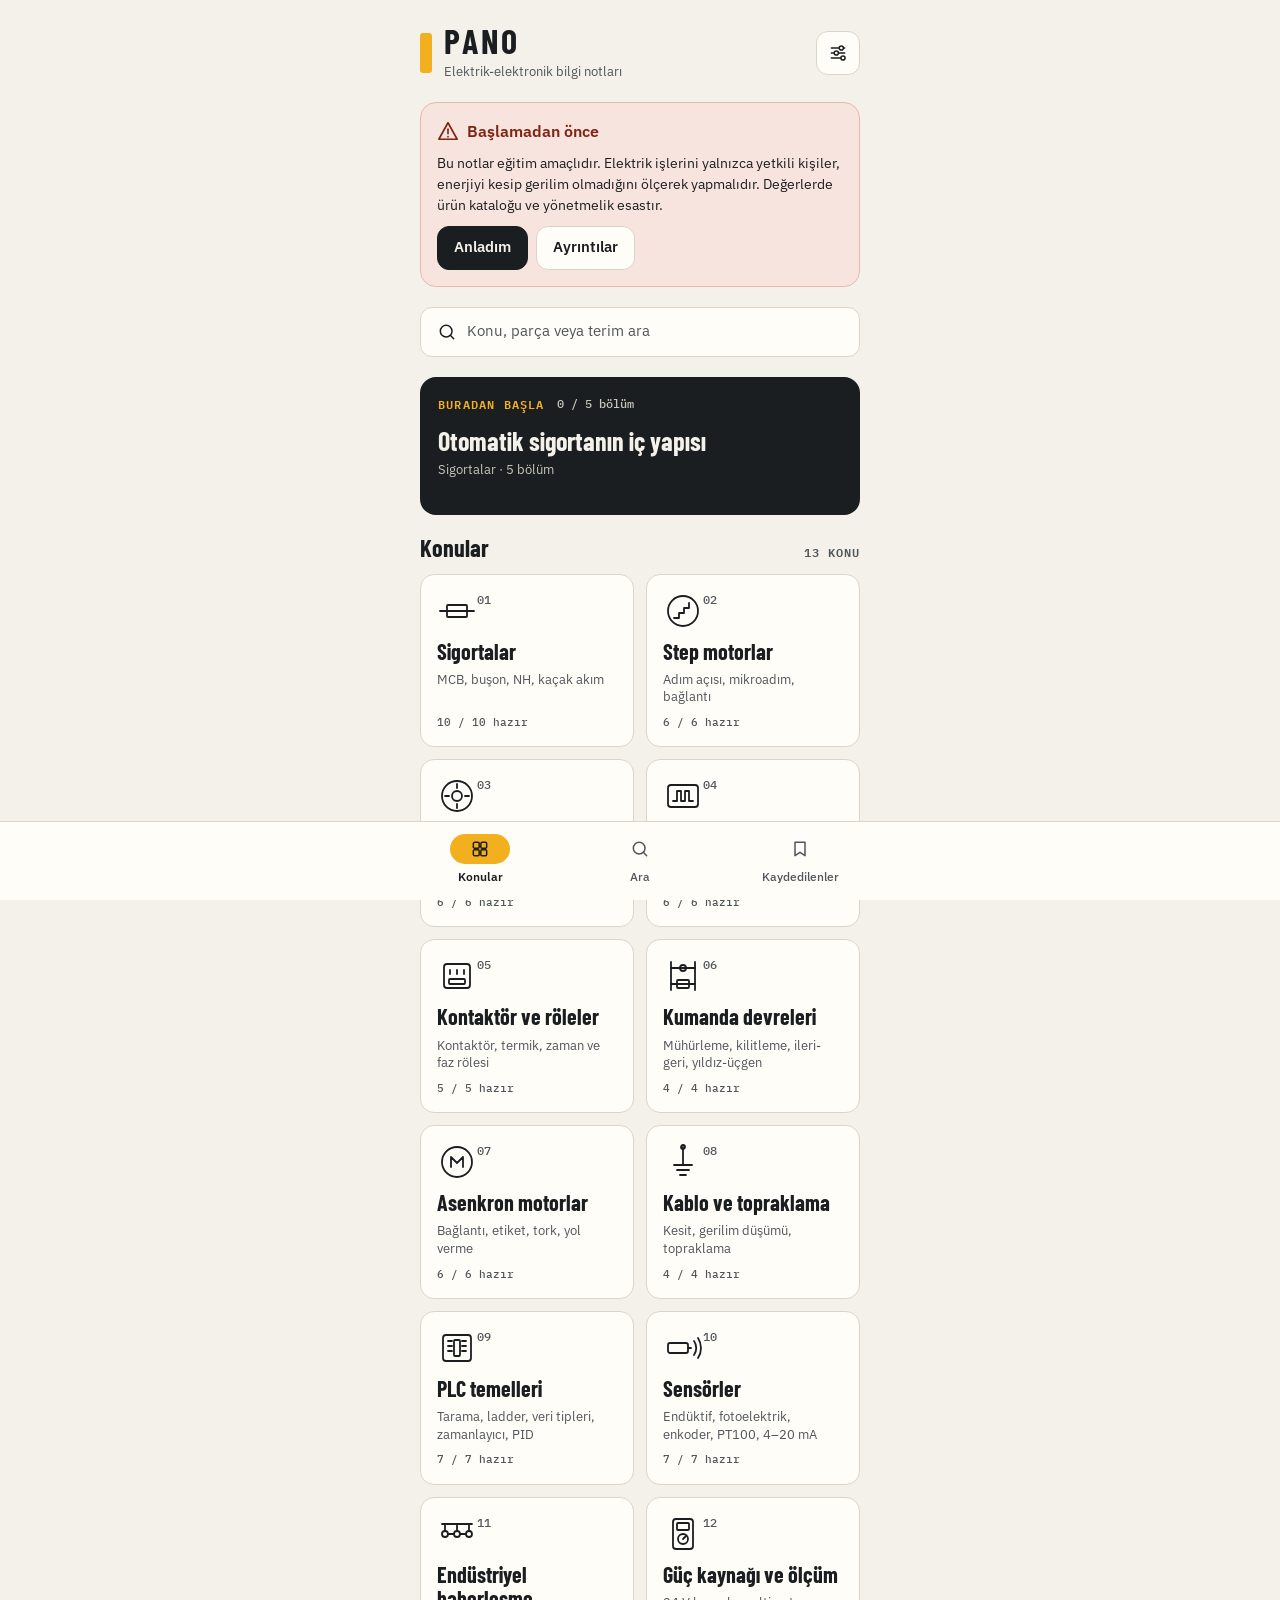
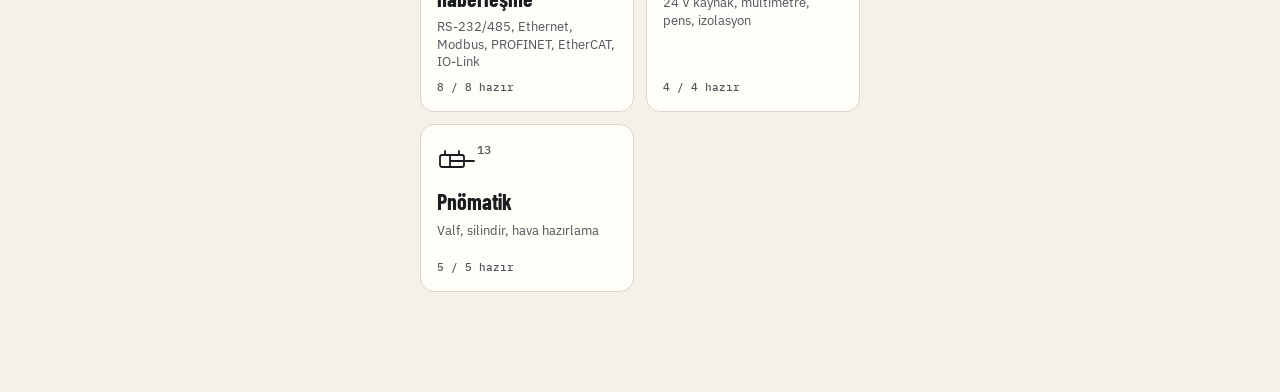
==== commit 0dda641e: "Servo sürücü 3B modeli ve iç yapı sayfası (1.14.0) - Yeni sayfa: Servo sürücü: iç yapı (3B). 230 V, " ====
--- a/index.html
+++ b/index.html
@@ -10,7 +10,7 @@
 <meta name="mobile-web-app-capable" content="yes">
 <meta name="apple-mobile-web-app-title" content="PANO">
 <meta name="apple-mobile-web-app-status-bar-style" content="default">
-<meta name="pano-surum" content="202609280607">
+<meta name="pano-surum" content="202609280615">
 <link rel="manifest" href="manifest.webmanifest">
 <link rel="icon" type="image/png" href="varliklar/simgeler/icon-192.png">
 <link rel="apple-touch-icon" href="varliklar/simgeler/apple-touch-icon.png">
@@ -482,7 +482,7 @@
    ===================================================================== */
 const UYGULAMA = {
   ad: 'PANO',
-  surum: '1.13.0',
+  surum: '1.14.0',
   gelistirici: 'Furkan Çağrı YÜKSEL',
   eposta: '[İLETİŞİM E-POSTASI]',
   premium: {
@@ -2975,6 +2975,7 @@
   altlar: [
     { id: 'surucu-ic-yapi', kod: '3B', ad: 'Step sürücü: klemensler (3B model)', alt: 'PUL, DIR, ENA, A±, B± · DIP anahtarları · iç yapı', sayfa: 'surucu-ic-yapi' },
     { id: 'surucu-step', kod: 'STEP', ad: 'Step sürücüler', alt: 'Akım ayarı, mikroadım, DIP anahtarı', sayfa: 'surucu-step' },
+    { id: 'servo-surucu-ic-yapi', kod: '3B', ad: 'Servo sürücü: iç yapı (3B)', alt: 'DC bara, IGBT, fren direnci, konnektörler · CHARGE LED’i', sayfa: 'servo-surucu-ic-yapi' },
     { id: 'surucu-servo', kod: 'SRV', ad: 'Servo sürücüler', alt: 'Kontrol modları: konum, hız, tork', sayfa: 'surucu-servo' },
     { id: 'surucu-vfd', kod: 'VFD', ad: 'Hız kontrol cihazı (VFD)', alt: 'Asenkron motor hız kontrolü, parametreler', sayfa: 'surucu-vfd' },
     { id: 'surucu-io', kod: 'I/O', ad: 'Sürücü giriş–çıkışları', alt: 'Dijital girişler, alarm ve hazır çıkışları', sayfa: 'surucu-io' }
@@ -3053,6 +3054,36 @@
       ]},
       { id: 'parcalar', kisa: 'Parçalar', baslik: 'Birlikte kullanılır', bloklar: [
         { tip: 'parcalar', parcalar: ['Step motor', 'Güç kaynağı', 'Enkoder', 'PLC transistör çıkışı'] }
+      ]}
+    ]
+  },
+  'servo-surucu-ic-yapi': {
+    baslik: 'Servo sürücünün iç yapısı',
+    giris: 'Servo sürücü şebekeyi önce DC’ye çevirir, sonra IGBT’lerle motora istenen akımı verir. Kontrol kartı enkoderi okuyup konum, hız ve akım döngülerini kapatır.',
+    etiketler: ['3B model', 'DC bara', 'IGBT', 'Fren direnci'],
+    bolumler: [
+      { id: 'model', kisa: '3B model', baslik: 'Parçalar', bloklar: [
+        { tip: 'model', tur: 'servo-surucu' }
+      ]},
+      { id: 'calisma', kisa: 'Çalışma', baslik: 'Güç yolu', bloklar: [
+        { tip: 'adimlar', satirlar: [
+          'Ana besleme doğrultucudan geçer; DC bara kondansatörleri 230 V girişte yaklaşık 325 V’a dolar. İlk anda ön dolum direnci akımı sınırlar, sonra röle direnci devreden çıkarır.',
+          'Kontrol kartı enkoderden konumu okur; konum, hız ve akım döngülerini hesaplar.',
+          'Servo ON gelince IGBT’ler PWM ile anahtarlanır; motor sargılarına istenen akım verilir. Akım sensörleri gerçek akımı ölçer.',
+          'Yavaşlamada motor enerjiyi geri verir, DC bara yükselir. Eşik aşılınca fren kıyıcısı enerjiyi fren direncine aktarır.',
+          'Enerji kesilince kondansatörler dirençler üzerinden boşalır; CHARGE LED’i sönmeden klemenslere dokunulmaz.'
+        ]},
+        { tip: 'not', metin: 'Modeldeki süreler kısaltıldı; gerçekte kondansatörlerin boşalması dakikalar sürebilir. Güvenli bekleme süresi sürücünün üzerinde yazar. 400 V sınıfı sürücülerde DC bara yaklaşık 565 V’tur.' }
+      ]},
+      { id: 'hatalar', kisa: 'Hatalar', baslik: 'Sık yapılan hatalar', bloklar: [
+        { tip: 'hatalar', hatalar: [
+          ['CHARGE LED’i yanarken klemenslere dokunmak', 'Ana güç kesilse de DC bara yüzlerce volt taşır. Doğrusu: LED’in sönmesini ve etiketteki süreyi bekle, DC bara uçları arasını ölçerek doğrula.'],
+          ['Fren direncini hesap yapmadan seçmek', 'Direnç aşırı ısınır ya da sürücü aşırı gerilim (OV) alarmı verir. Doğrusu: yük ataleti ve yavaşlama süresine göre gücü hesapla ya da kataloğa bak.'],
+          ['Soğutucunun üstünü ve altını kapatmak', 'Hava akışı kesilir, IGBT ısınır, sürücü aşırı sıcaklık alarmı verir. Doğrusu: kılavuzdaki montaj boşluklarına uy.']
+        ]}
+      ]},
+      { id: 'parcalar', kisa: 'Parçalar', baslik: 'Birlikte kullanılır', bloklar: [
+        { tip: 'parcalar', parcalar: ['Servo motor', 'Enkoder kablosu', 'Fren direnci', 'Hat filtresi', 'Güvenlik rölesi'] }
       ]}
     ]
   },
@@ -3494,6 +3525,187 @@
           uygula(s) {
             suruguler.forEach((sg, j) => { sg.position.z = s.dip[j] ? 21.1 : 16.9; });   // ON öne (+z)
             pwr.material.color.copy(s.enerji ? pwrAcik : pwrKapali);
+          }
+        };
+      }
+    }
+  });
+})();
+
+/* Servo sürücü: genel bir 230 V, 400 W sınıfı kitap tipi sürücü. Ölçüler mm; z = 0 pano sacı (+z öne), y yukarı, x genişlik (45).
+   Katmanlar arkadan öne: soğutucu, IGBT ve doğrultucu, güç kartı ve kondansatörler, kontrol kartı, ön yüz. Yerleşim üreticiye göre değişir. */
+(() => {
+  const VDC = 325, VFREN = 380;   // 230 V × √2 ≈ 325 V; fren kıyıcısı eşiği tipik ≈ 380 V (üreticiye göre değişir)
+  const GUC = ['L1', 'L2', 'L3', 'P+', 'BR', 'U', 'V', 'W', 'PE'];
+  const gucY = (k) => -13.25 - 7.5 * k;
+  const KON = [['CN1', -8, 12], ['CN2', 9, 17], ['CN3', -8, 38], ['CN4', 8, 38], ['STO', 9, 3]];   // ad, x, y (ön yüz)
+
+  Object.assign(MODELLER, {
+    'servo-surucu': {
+      aciklama: 'Servo sürücünün 3B modeli: soğutucu, IGBT modülü, doğrultucu, güç kartı, DC bara kondansatörleri, fren direnci, kontrol kartı, ekran ve tuşlar, konnektörler, güç klemensleri, CHARGE LED’i.',
+      not: 'Yan kesit katmanları gösterir: arkada soğutucu, önde kontrol kartı. Ana gücü verip kes: CHARGE LED’i kondansatörler boşalana kadar yanar. Servo ON’dan sonra hızlı yavaşlatıp fren direncine bak. Klemenslere ya da konnektörlere dokununca adları çıkar.',
+      etiketBaslik: 'Klemensler ve konnektörler',
+      etiketler: [
+        ['L1', 'Ana besleme girişi. Tek fazlı beslemede hangi iki ucun kullanılacağı kılavuzda yazar.'],
+        ['L2', 'Ana besleme girişi.'],
+        ['L3', 'Ana besleme girişi.'],
+        ['P+', 'DC bara artı ucu; dış fren direncinin bir ucu buraya. Adlar üreticiye göre değişir.'],
+        ['BR', 'Fren kıyıcısı çıkışı; dış fren direncinin öbür ucu. İç direnç köprüsü varsa dış direnç takılınca sökülür.'],
+        ['U', 'Motor fazı. Motor kablosundaki U ile aynı uca; yön için faz sırası değiştirilmez, parametre değiştirilir.'],
+        ['V', 'Motor fazı.'],
+        ['W', 'Motor fazı.'],
+        ['PE', 'Motor ve sürücü toprağı. Motor kablosunun PE’si ve ekranı buraya.'],
+        ['CN1', 'Kontrol G/Ç: darbe/yön, analog komut, dijital giriş ve çıkışlar (servo ON, alarm, hazır).'],
+        ['CN2', 'Enkoder konnektörü. Ekranlı kablo; güç kablosundan ayrı döşenir.'],
+        ['CN3', 'Haberleşme girişi (ör. EtherCAT IN ya da RS485).'],
+        ['CN4', 'Haberleşme çıkışı; sonraki sürücüye gider (ör. EtherCAT OUT).'],
+        ['STO', 'Güvenli tork kesme girişi. Kalıcı köprülenmez; güvenlik rölesi ya da güvenlik PLC’si üzerinden bağlanır.']
+      ],
+      parcalar: [
+        ['Soğutucu', 'IGBT ve doğrultucunun ısısını havaya verir. Kanatlar dikeydir; üstte ve altta montaj boşluğu bırakılmazsa sürücü aşırı sıcaklık alarmı verir. Kulaklardan pano sacına vidalanır.'],
+        ['Kapak', 'Yalıtkan plastik. Havalandırma yarıkları kapatılmamalı.'],
+        ['Kontrol kartı', 'İşlemci (DSP) ve mantık devresi: enkoderi okur, konum, hız ve akım döngülerini hesaplar, PWM üretir.'],
+        ['Ekran ve tuşlar', 'Parametre, izleme ve alarm kodları. Alarmda önce buradaki kodu oku.'],
+        ['Konnektörler (CN1–CN4, STO)', 'Kontrol, enkoder, haberleşme ve güvenlik bağlantıları.'],
+        ['Güç kartı', 'Ön dolum direnci ve rölesi, akım sensörleri, IGBT sürücüleri. Akım sensörleri motor akımını ölçer.'],
+        ['DC bara kondansatörleri', 'Doğrultulmuş gerilimi düzgünleştirir ve enerji depolar. Enerji kesildikten sonra da bir süre yüklü kalır.'],
+        ['IGBT modülü', 'Evirici: DC barayı PWM ile anahtarlayıp motora üç faz akım verir. Soğutucuya ısı macunuyla bağlanır.'],
+        ['Doğrultucu köprü', 'Şebeke AC’sini DC’ye çevirir.'],
+        ['Fren direnci (iç)', 'Yavaşlamada motordan dönen enerjiyi ısıya çevirir. Yetmezse P+ ile BR arasına dış direnç bağlanır.'],
+        ['Güç klemensleri', 'Besleme (L1-L2-L3), fren direnci (P+, BR), motor (U-V-W) ve toprak (PE).'],
+        ['CHARGE LED’i', 'DC barada tehlikeli gerilim olduğunu gösterir. Sönmeden klemenslere dokunma.']
+      ],
+      kamera: { yon: [0.55, 0.3, 1.15], patlak: [1, 0.4, 0.9] },
+      secimdeOdak: true,
+      kesitler: [{ ad: 'yan', planlar: [[-1, 0, 0, 0]] }],
+      yeni: () => ({ guc: false, servo: false, vdc: 0, frenT: 0, isi: 0, uyari: '' }),
+      dugmeler: (s) => [
+        ['guc', s.guc ? 'Ana gücü kes' : 'Ana güç ver', s.guc],
+        ['servo', s.servo ? 'Servo OFF' : 'Servo ON', s.servo],
+        ['fren', 'Hızlı yavaşla']
+      ],
+      olay(s, olay) {
+        s.uyari = '';
+        if (olay === 'guc') s.guc = !s.guc;
+        else if (olay === 'servo') { if (s.servo) s.servo = false; else if (s.guc && s.vdc > 290) s.servo = true; else s.uyari = 'guc'; }
+        else if (olay === 'fren') { if (s.servo) s.frenT = 2; else s.uyari = 'fren'; }
+      },
+      tik(s, dt) {
+        const once = [s.vdc, s.frenT, s.isi, s.servo].join();
+        if (s.frenT > 0) s.frenT = Math.max(0, s.frenT - dt);
+        if (!s.guc && s.servo) s.servo = false;   // ana güç kesilince sürücü servoyu kapatır
+        if (s.guc) {
+          const hedef = s.frenT > 0.4 ? VFREN : VDC;
+          s.vdc += (hedef - s.vdc) * Math.min(1, dt * (s.frenT > 0 ? 6 : 2.5));
+          if (Math.abs(hedef - s.vdc) < 0.5) s.vdc = hedef;
+        } else {
+          s.vdc *= Math.exp(-dt / 2.5);   // gösterim: gerçekte boşalma dakikalar sürebilir
+          if (s.vdc < 1) s.vdc = 0;
+        }
+        const isiH = s.frenT > 0.4 ? 1 : 0;
+        s.isi += (isiH - s.isi) * Math.min(1, dt * (isiH ? 3 : 0.7));
+        if (!isiH && s.isi < 0.01) s.isi = 0;
+        return [s.vdc, s.frenT, s.isi, s.servo].join() !== once;
+      },
+      durum(s) {
+        const v = Math.round(s.vdc);
+        if (s.uyari === 'guc') return { metin: 'Ana güç yok ya da DC bara dolmadı: Servo ON yapılamaz (sürücü “ana güç yok” uyarısı verir).', uyari: true };
+        if (s.uyari === 'fren') return { metin: 'Motor sürülmüyor: önce Servo ON.', uyari: true };
+        if (!s.guc && s.vdc > 30) return { metin: `Ana güç kesildi ama DC bara kondansatörleri hâlâ yüklü: ≈ ${v} V. CHARGE LED’i sönmeden ve etiketteki süre dolmadan klemenslere dokunma.`, uyari: true };
+        if (!s.guc) return { metin: 'Sürücü enerjisiz, DC bara boş. Bağlantıdan önce yine de ölçerek doğrula.' };
+        if (s.vdc < 300) return { metin: `Ana güç verildi: doğrultucu DC barayı dolduruyor (≈ ${v} V). İlk anda ön dolum direnci akımı sınırlar, sonra röle kapanır.` };
+        if (s.frenT > 0) return { metin: `Hızlı yavaşlama: motor jeneratör gibi çalışıyor, DC bara ≈ ${v} V’a çıktı. Fren kıyıcısı fazla enerjiyi fren direncine aktarıyor; direnç ısınıyor.` };
+        if (s.servo) return { metin: `Servo ON: IGBT’ler PWM ile U-V-W’ye akım veriyor, motor konumunu tutuyor. DC bara ≈ ${v} V.` };
+        return { metin: `Ana güç var: DC bara ≈ ${v} V (230 V × √2), CHARGE LED’i yanıyor. Servo OFF: IGBT’ler kapalı, motor serbest.` };
+      },
+
+      kur(y) {
+        const T = y.T;
+        const kok = new T.Group();
+        const grup = (...n) => { const g = new T.Group(); n.forEach((x) => g.add(x)); return g; };
+        const yer = (n, x, yy, z) => { n.position.set(x, yy, z); return n; };
+        const kutu = (w, h, d, m, x, yy, z, sec) => yer(y.ag(new T.BoxGeometry(w, h, d), m, sec), x, yy, z);
+        const koyu = (w, h, x, yy, z) => kutu(w, h, 0.1, 'entegre', x, yy, z, { kenar: false });   // ön yüzdeki koyu yuva
+        /* Birbirine değen parçalar arasında 0,05 mm boşluk vardır (kesitte z-fighting olmasın). */
+
+        /* ---- soğutucu: dikey kanatlar (z 0 … 28), taban (28 … 34), montaj kulakları ---- */
+        const sogutucu = grup(kutu(45, 170, 6, 'aluminyum', 0, 0, 31),
+          ...[-21.5, -14.3, -7.2, 0, 7.2, 14.3, 21.5].map((x) => kutu(2, 170, 27.95, 'aluminyum', x, 0, 13.975, { esik: 60 })),
+          ...[1, -1].flatMap((d) => [kutu(24, 10, 2, 'aluminyum', 0, d * 90.05, 29), koyu(6, 5, 0, d * 91, 30.1)]));
+
+        /* ---- kapak: içi boş kabuk ---- */
+        const kapak = grup(
+          kutu(1.5, 170, 114.4, 'plastikAcik', -21.75, 0, 91.25), kutu(1.5, 170, 114.4, 'plastikAcik', 21.75, 0, 91.25),
+          kutu(41.9, 1.5, 114.4, 'plastikAcik', 0, 84.25, 91.25), kutu(41.9, 1.5, 114.4, 'plastikAcik', 0, -84.25, 91.25),
+          kutu(45, 170, 1.5, 'plastikAcik', 0, 0, 149.25),
+          ...[-60, -40, -20, 0, 20, 40, 60].map((yy) => kutu(0.1, 3, 40, 'entegre', 22.55, yy, 70, { kenar: false }))   // havalandırma yarıkları
+        );
+
+        /* ---- IGBT modülü ve doğrultucu (soğutucu tabanında), güç kartı ve üstündekiler ---- */
+        const pwmMalzeme = y.malzeme('entegre').clone();
+        const igbt = grup(kutu(30, 40, 11.9, 'entegre', 0, 15, 40), kutu(24, 6, 0.1, pwmMalzeme, 0, 22, 46.05, { kenar: false }),
+          ...[-10, -6, -2, 2, 6, 10].map((x) => kutu(1, 1, 17.95, 'celik', x, 33, 55, { kenar: false })));
+        const dogrultucu = grup(kutu(20, 20, 7.9, 'entegre', 0, -35, 38.05), ...[-6, -2, 2, 6].map((x) => kutu(1, 1, 21.95, 'celik', x, -27, 53, { kenar: false })));
+        const gucKarti = grup(kutu(40, 164, 1.6, 'kart', 0, 0, 64.8),
+          kutu(10, 12, 14.9, 'plastik', -10, 22, 73.15),                                  // ön dolum rölesi
+          kutu(8, 8, 7.9, 'plastik', 10, -20, 69.65), kutu(8, 8, 7.9, 'plastik', 10, -31, 69.65),   // akım sensörleri
+          kutu(6, 6, 1.4, 'entegre', 8, 4, 66.35), kutu(6, 6, 1.4, 'entegre', -4, 4, 66.35));    // IGBT sürücüleri
+        const kondansatorler = grup(...[-10, 10].flatMap((x) => [yer(y.ag(y.silindir(9, 34.3, 40), 'kondansator', { esik: 60 }), x, 55, 82.8), yer(y.ag(y.silindir(8.5, 0.5, 40), 'celik'), x, 55, 100.25)]));
+        const direncAg = kutu(8, 34, 7.9, y.malzeme('plastikAcik').clone(), -12, -40, 69.65);
+        const direnc = grup(direncAg);
+
+        /* ---- kontrol kartı (üst yarım), ekran ve tuşlar, konnektörler ---- */
+        const kontrol = grup(kutu(40, 85, 1.6, 'kart', 0, 37.5, 136.8),
+          kutu(14, 14, 1.4, 'entegre', -8, 20, 135.25), kutu(12, 12, 1.3, 'entegre', -8, 44, 135.3), kutu(5, 3, 1.3, 'celik', 8, 60, 135.3));
+        const segmentMalzeme = y.malzeme('ledKirmizi').clone();
+        const ekran = grup(kutu(30, 14, 12.9, 'entegre', 0, 70, 144.15), kutu(24, 8, 0.1, segmentMalzeme, 0, 70, 150.7, { kenar: false }),
+          ...[-12, -4, 4, 12].map((x) => kutu(6, 4, 2.4, 'plastik', x, 54, 150.3)));
+        const konnektor = grup(
+          kutu(12, 26, 13.3, 'celik', -8, 12, 144.35), koyu(8, 22, -8, 12, 151.1),
+          kutu(10, 14, 13.3, 'celik', 9, 17, 144.35), koyu(7, 10, 9, 17, 151.1),
+          kutu(15, 13, 13.3, 'celik', -8, 38, 144.35), koyu(11, 8, -8, 37, 151.1),
+          kutu(15, 13, 13.3, 'celik', 8, 38, 144.35), koyu(11, 8, 8, 37, 151.1),
+          kutu(10, 7, 13.3, 'klemens', 9, 3, 144.35), koyu(7, 3, 9, 3, 151.1));
+
+        /* ---- güç klemensleri (dikey sıra) ve CHARGE LED’i ---- */
+        const klemensler = grup(kutu(12, 67.5, 60, 'plastik', -6, -43.25, 96.65), kutu(16, 67.5, 24.3, 'klemens', -6, -43.25, 138.85));   // karttaki taban ve takılıp çıkan fiş
+        GUC.forEach((a, k) => klemensler.add(yer(y.ag(y.silindir(1.8, 1, 16), 'celik'), -6, gucY(k), 151.55), kutu(0.4, 2.6, 0.1, 'entegre', -6, gucY(k), 152.1, { kenar: false }),
+          kutu(0.1, 4.5, 4.5, 'entegre', 2.1, gucY(k), 140, { kenar: false })));
+        const ledAg = yer(y.ag(y.silindir(1.5, 1, 16), y.malzeme('ledKirmizi').clone(), { kenar: false }), 12, -14, 150.55);
+        const led = grup(ledAg);
+
+        const parcalar = [
+          { nesne: sogutucu, isaret: [22.5, 60, 14], patlat: [0, 0, -35] },
+          { nesne: kapak, isaret: [22.5, 30, 100], patlat: [-80, 0, 20] },
+          { nesne: kontrol, isaret: [-19, 60, 137.6], patlat: [0, 0, 40] },
+          { nesne: ekran, isaret: [-10, 70, 150.75], patlat: [0, 0, 40] },
+          { nesne: konnektor, isaret: [-8, 12, 151.15], patlat: [0, 0, 40] },
+          { nesne: gucKarti, isaret: [-19, -70, 65.6], patlat: [0, 0, 0] },
+          { nesne: kondansatorler, isaret: [-19, 55, 82.8], patlat: [0, 0, 0] },
+          { nesne: igbt, isaret: [-15, 15, 40], patlat: [0, 0, 0] },
+          { nesne: dogrultucu, isaret: [-10, -35, 38], patlat: [0, 0, 0] },
+          { nesne: direnc, isaret: [-16, -40, 69.65], patlat: [0, 0, 0] },
+          { nesne: klemensler, isaret: [-11, -43, 151], patlat: [0, 0, 40] },
+          { nesne: led, isaret: [12, -14, 151.05], patlat: [0, 0, 20] }
+        ];
+        parcalar.forEach((p) => kok.add(p.nesne));
+
+        const etiketYerleri = GUC.map((a, k) => ({ nesne: klemensler, konum: [-18, gucY(k), 151.5], parca: 10 }))
+          .concat(KON.map(([a, x, yy]) => ({ nesne: konnektor, konum: [x, yy, 152], parca: 4 })));
+        const soguk = direncAg.material.color.clone(), sicak = y.malzeme('kuzey').color.clone();
+        const sonuk = new T.Color(0x3a1414), kirmizi = new T.Color(0xff3b2f), pwmRenk = y.malzeme('vurgu').color.clone(), pwmSonuk = pwmMalzeme.color.clone();
+
+        return {
+          kok,
+          parcalar,
+          etiketYerleri,
+          uygula(s) {
+            /* Malzemeler burada okunur: çalışma zamanı her parçaya kendi kopyasını verir. */
+            const dolu = Math.min(1, s.vdc / VDC);
+            ledAg.material.color.copy(sonuk).lerp(kirmizi, dolu);
+            ekran.children[1].material.color.copy(sonuk).lerp(kirmizi, s.vdc > 150 ? 1 : 0);
+            igbt.children[1].material.color.copy(s.servo ? pwmRenk : pwmSonuk);
+            direncAg.material.color.copy(soguk).lerp(sicak, 0.85 * s.isi);
           }
         };
       }
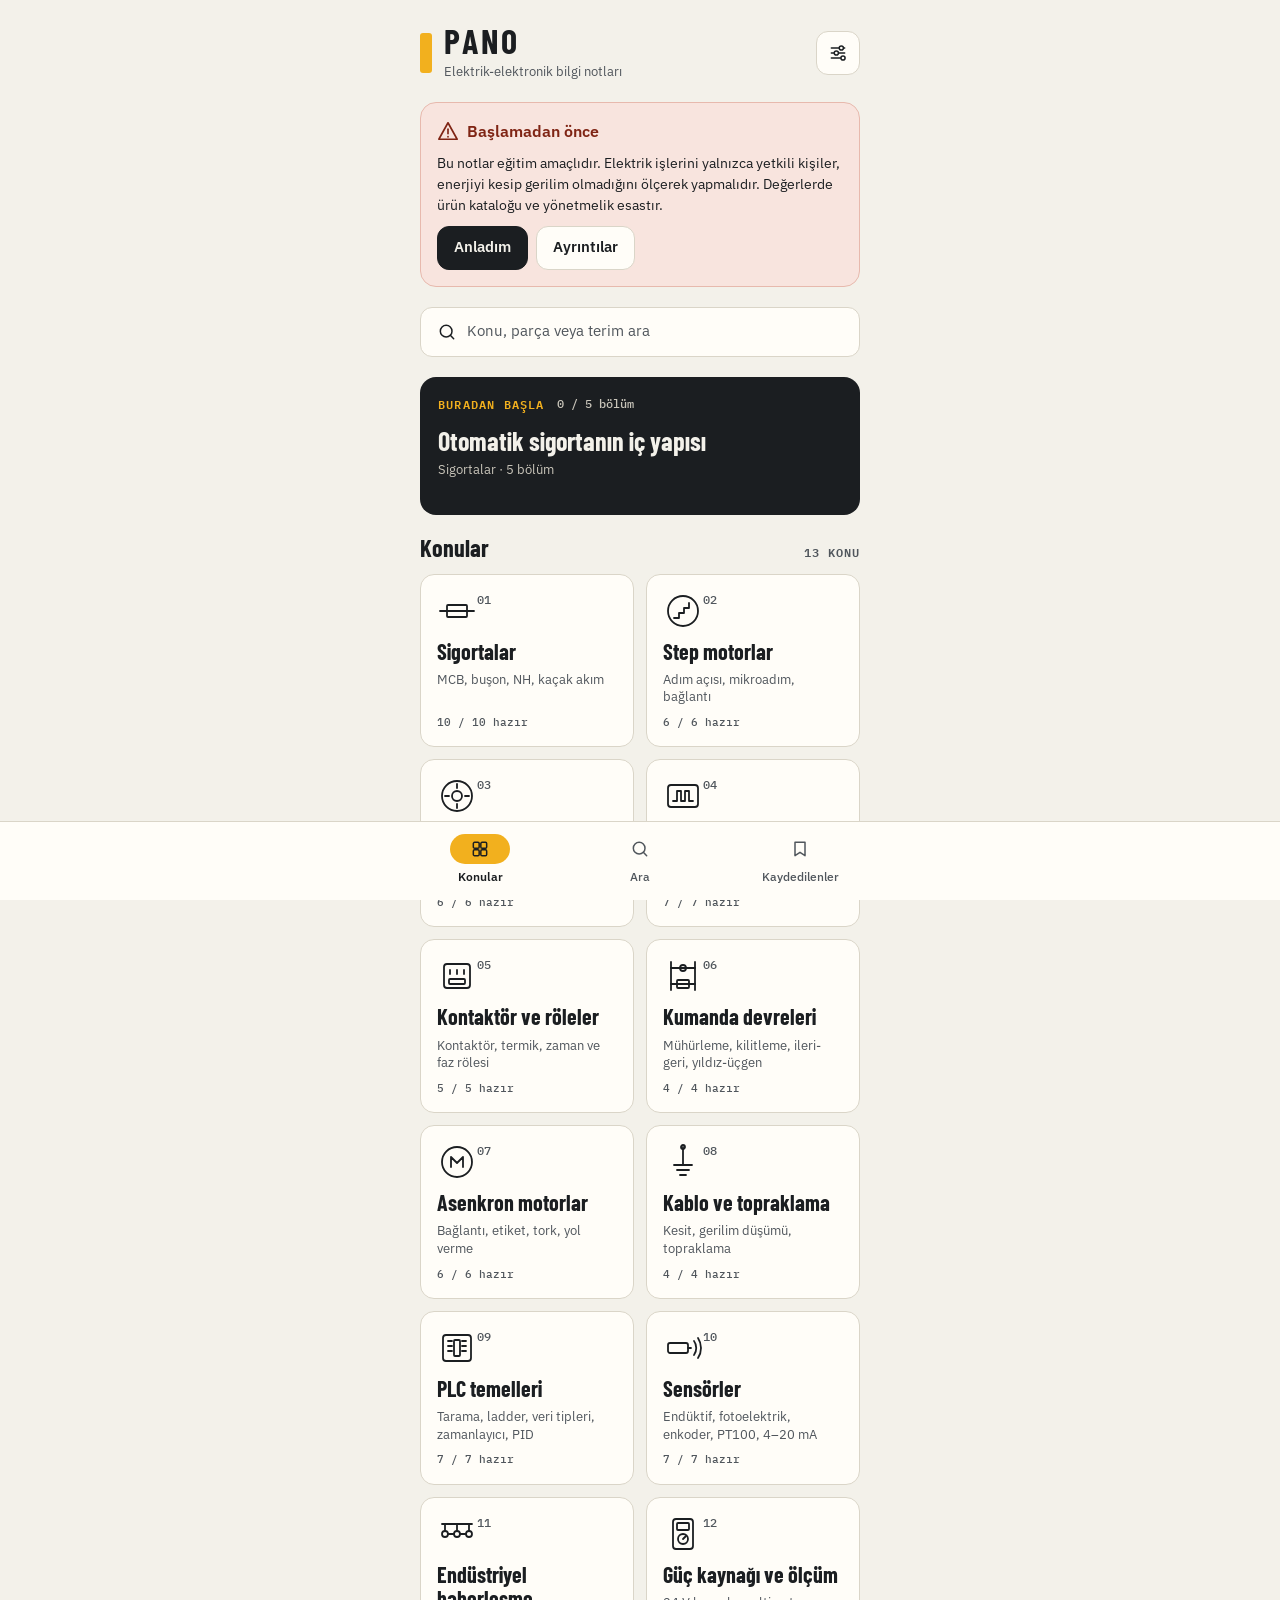
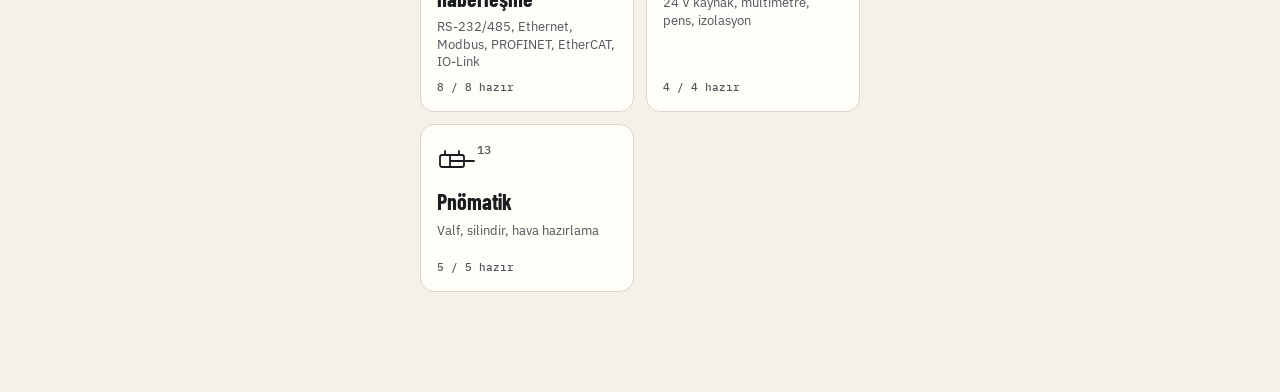
==== commit 77fc326e: "Frekans çevirici (VFD) 3B modeli ve iç yapı sayfası (1.15.0) - Yeni sayfa: Frekans çevirici: iç yapı" ====
--- a/index.html
+++ b/index.html
@@ -10,7 +10,7 @@
 <meta name="mobile-web-app-capable" content="yes">
 <meta name="apple-mobile-web-app-title" content="PANO">
 <meta name="apple-mobile-web-app-status-bar-style" content="default">
-<meta name="pano-surum" content="202609280615">
+<meta name="pano-surum" content="202609280623">
 <link rel="manifest" href="manifest.webmanifest">
 <link rel="icon" type="image/png" href="varliklar/simgeler/icon-192.png">
 <link rel="apple-touch-icon" href="varliklar/simgeler/apple-touch-icon.png">
@@ -482,7 +482,7 @@
    ===================================================================== */
 const UYGULAMA = {
   ad: 'PANO',
-  surum: '1.14.0',
+  surum: '1.15.0',
   gelistirici: 'Furkan Çağrı YÜKSEL',
   eposta: '[İLETİŞİM E-POSTASI]',
   premium: {
@@ -2977,6 +2977,7 @@
     { id: 'surucu-step', kod: 'STEP', ad: 'Step sürücüler', alt: 'Akım ayarı, mikroadım, DIP anahtarı', sayfa: 'surucu-step' },
     { id: 'servo-surucu-ic-yapi', kod: '3B', ad: 'Servo sürücü: iç yapı (3B)', alt: 'DC bara, IGBT, fren direnci, konnektörler · CHARGE LED’i', sayfa: 'servo-surucu-ic-yapi' },
     { id: 'surucu-servo', kod: 'SRV', ad: 'Servo sürücüler', alt: 'Kontrol modları: konum, hız, tork', sayfa: 'surucu-servo' },
+    { id: 'vfd-ic-yapi', kod: '3B', ad: 'Frekans çevirici: iç yapı (3B)', alt: 'DC bara, IGBT, fan, klemensler · rampa ve V/f', sayfa: 'vfd-ic-yapi' },
     { id: 'surucu-vfd', kod: 'VFD', ad: 'Hız kontrol cihazı (VFD)', alt: 'Asenkron motor hız kontrolü, parametreler', sayfa: 'surucu-vfd' },
     { id: 'surucu-io', kod: 'I/O', ad: 'Sürücü giriş–çıkışları', alt: 'Dijital girişler, alarm ve hazır çıkışları', sayfa: 'surucu-io' }
   ]
@@ -3144,6 +3145,36 @@
       ]},
       { id: 'parcalar', kisa: 'Parçalar', baslik: 'Birlikte kullanılır', bloklar: [
         { tip: 'parcalar', parcalar: ['Servo motor', 'Enkoder kablosu', 'EtherCAT kablosu', 'Güvenlik rölesi', 'Fren direnci'] }
+      ]}
+    ]
+  },
+  'vfd-ic-yapi': {
+    baslik: 'Frekans çeviricinin iç yapısı',
+    giris: 'Frekans çevirici şebekeyi önce DC’ye, sonra IGBT’lerle ayarlanabilir frekans ve gerilimde üç faz AC’ye çevirir. Asenkron motorun hızı frekansla orantılı değişir.',
+    etiketler: ['3B model', 'V/f', 'DC bara', 'Klemensler'],
+    bolumler: [
+      { id: 'model', kisa: '3B model', baslik: 'Parçalar', bloklar: [
+        { tip: 'model', tur: 'frekans-cevirici' }
+      ]},
+      { id: 'calisma', kisa: 'Çalışma', baslik: 'Güç yolu', bloklar: [
+        { tip: 'adimlar', satirlar: [
+          'Üç faz şebeke doğrultucudan geçer; DC bara 400 V girişte yaklaşık 565 V’a dolar.',
+          'Çalıştır komutu gelince IGBT’ler PWM ile anahtarlanır; çıkış frekansı rampayla hedefe çıkar.',
+          'V/f kontrolde gerilim frekansla birlikte artar (50 Hz’de 400 V, 25 Hz’de yaklaşık 200 V); motorun manyetik akısı sabit kalır.',
+          'Durdurmada frekans rampayla düşer. Yük ataleti büyükse motor enerji geri verir; DC bara yükselir, fren kıyıcısı enerjiyi fren direncine aktarır.',
+          'Fan, IGBT ve doğrultucunun ısısını soğutucudan atar; fan arızası aşırı sıcaklık alarmı verir.'
+        ]},
+        { tip: 'not', metin: 'Düşük frekansta V/f eğrisine gerilim artırma (boost) eklenir; vektör kontrol düşük hızda torku daha iyi tutar. Klemens adları üreticiye göre değişir; kılavuzdaki bağlantı şemasını esas al.' }
+      ]},
+      { id: 'hatalar', kisa: 'Hatalar', baslik: 'Sık yapılan hatalar', bloklar: [
+        { tip: 'hatalar', hatalar: [
+          ['Şebekeyi U-V-W’ye bağlamak', 'Enerji verildiği anda sürücü zarar görür. Doğrusu: şebeke L1-L2-L3’e, motor U-V-W’ye; enerji vermeden önce kontrol et.'],
+          ['Kontrol kablolarını motor kablosuyla aynı kanala koymak', 'PWM gürültüsü analog referansı ve dijital girişleri bozar. Doğrusu: ayrı kanal, analog için ekranlı kablo; ekranı kılavuzdaki gibi toprakla.'],
+          ['Klemens kapağını takmadan çalıştırmak', 'Açık klemenslerde tehlikeli gerilim vardır; iletken toz ve talaş girer. Doğrusu: bağlantıdan sonra kapağı tak.']
+        ]}
+      ]},
+      { id: 'parcalar', kisa: 'Parçalar', baslik: 'Birlikte kullanılır', bloklar: [
+        { tip: 'parcalar', parcalar: ['Fren direnci', 'Hat şoku', 'EMC filtresi', 'Ekranlı motor kablosu', 'Potansiyometre'] }
       ]}
     ]
   },
@@ -3706,6 +3737,191 @@
             ekran.children[1].material.color.copy(sonuk).lerp(kirmizi, s.vdc > 150 ? 1 : 0);
             igbt.children[1].material.color.copy(s.servo ? pwmRenk : pwmSonuk);
             direncAg.material.color.copy(soguk).lerp(sicak, 0.85 * s.isi);
+          }
+        };
+      }
+    }
+  });
+})();
+
+/* Frekans çevirici (VFD): genel bir 400 V, 2,2 kW sınıfı sürücü. Ölçüler mm; z = 0 pano sacı (+z öne), y yukarı, x genişlik (100).
+   Katmanlar servo sürücüdeki gibidir; altta fan ve klemens bölmesi vardır. Klemens adları üreticiye göre değişir. */
+(() => {
+  const TUR = Math.PI * 2;
+  const VDC = 565, VNOM = 400, FNOM = 50;   // 400 V × √2 ≈ 565 V; V/f: 400 V / 50 Hz
+  const GUC = ['L1', 'L2', 'L3', 'P+', 'BR', 'U', 'V', 'W', 'PE'];
+  const KONT = ['DI1', 'DI2', 'DI3', 'COM', '+10V', 'AI1', '0V', 'AO1', 'TA', 'TB', 'TC'];
+  const gucX = (k) => -40 + 10 * k, kontX = (k) => -40 + 8 * k;
+
+  Object.assign(MODELLER, {
+    'frekans-cevirici': {
+      aciklama: 'Frekans çeviricinin 3B modeli: soğutucu ve fan, kapak, klemens kapağı, operatör paneli, kontrol kartı, güç kartı, DC bara kondansatörleri, IGBT modülü, doğrultucu, güç ve kontrol klemensleri, CHARGE LED’i.',
+      not: 'Yan kesit katmanları gösterir. Ana gücü ver, çalıştır: frekans rampayla çıkar, gerilim V/f oranıyla artar, fan döner. Hedefi değiştirince paneldeki potansiyometre döner. Klemenslere dokununca adları çıkar.',
+      etiketBaslik: 'Klemensler',
+      etiketler: [
+        ['L1', 'Şebeke girişi (üç faz). Motor bu uçlara asla bağlanmaz.'],
+        ['L2', 'Şebeke girişi.'],
+        ['L3', 'Şebeke girişi.'],
+        ['P+', 'DC bara artı ucu; fren direncinin bir ucu.'],
+        ['BR', 'Fren kıyıcısı çıkışı; fren direncinin öbür ucu.'],
+        ['U', 'Motor çıkışı. İki fazın yeri değişince motor ters döner (ya da yön parametreyle değiştirilir).'],
+        ['V', 'Motor çıkışı.'],
+        ['W', 'Motor çıkışı.'],
+        ['PE', 'Koruma toprağı: şebeke PE’si ve motor kablosunun PE’si ile ekranı.'],
+        ['DI1', 'Dijital giriş: ör. ileri çalış.'],
+        ['DI2', 'Dijital giriş: ör. geri çalış.'],
+        ['DI3', 'Dijital giriş: ör. sabit hız ya da arıza sıfırlama.'],
+        ['COM', 'Dijital girişlerin ortak ucu (NPN/PNP seçimine göre).'],
+        ['+10V', 'Potansiyometre beslemesi.'],
+        ['AI1', 'Analog hız referansı: 0–10 V ya da 4–20 mA (seçime göre).'],
+        ['0V', 'Analog ortak uç.'],
+        ['AO1', 'Analog çıkış: ör. çıkış frekansı ya da akım.'],
+        ['TA', 'Röle çıkışı ortak ucu.'],
+        ['TB', 'Röle çıkışı NC ucu.'],
+        ['TC', 'Röle çıkışı NO ucu: ör. arıza ya da çalışıyor bilgisi.']
+      ],
+      parcalar: [
+        ['Soğutucu', 'IGBT ve doğrultucunun ısısını havaya verir. Kanatlar tozla dolarsa sürücü aşırı sıcaklık alarmı verir.'],
+        ['Fan', 'Havayı soğutucu kanatlarından geçirir. Ömrü sınırlıdır; bakımda dönüşünü ve sesini kontrol et.'],
+        ['Kapak', 'Yalıtkan plastik. Havalandırma yarıkları kapatılmamalı.'],
+        ['Klemens kapağı', 'Güç ve kontrol klemenslerini örter. Bağlantıdan sonra mutlaka takılır.'],
+        ['Operatör paneli', 'Ekran, tuşlar ve hız potansiyometresi. Parametre ayarı, izleme ve alarm kodları buradan okunur.'],
+        ['Kontrol kartı', 'İşlemci: rampa, V/f ya da vektör kontrol ve korumaları hesaplar, PWM üretir.'],
+        ['Güç kartı', 'Ön dolum direnci ve rölesi, IGBT sürücüleri, akım ölçümü.'],
+        ['DC bara kondansatörleri', '400 V sınıfında seri bağlı çiftler hâlinde. Enerji kesildikten sonra da bir süre yüklü kalır.'],
+        ['IGBT modülü', 'Evirici ve fren kıyıcısı: DC barayı PWM ile anahtarlayıp ayarlanabilir frekanslı üç faz üretir.'],
+        ['Doğrultucu', 'Üç faz şebekeyi DC’ye çevirir.'],
+        ['Güç klemensleri', 'Şebeke (L1-L2-L3), fren direnci (P+, BR), motor (U-V-W) ve toprak (PE).'],
+        ['Kontrol klemensleri', 'Dijital girişler, analog referans, analog çıkış ve röle çıkışı.'],
+        ['CHARGE LED’i', 'DC barada tehlikeli gerilim olduğunu gösterir. Sönmeden klemenslere dokunma.']
+      ],
+      kamera: { yon: [0.6, 0.35, 1.1], patlak: [1, 0.45, 0.9] },
+      secimdeOdak: true,
+      kesitler: [{ ad: 'yan', planlar: [[-1, 0, 0, 0]] }],
+      yeni: () => ({ guc: false, calis: false, hedef: FNOM, f: 0, vdc: 0, fan: 0, fanAci: 0, uyari: '' }),
+      dugmeler: (s) => [
+        ['guc', s.guc ? 'Ana gücü kes' : 'Ana güç ver', s.guc],
+        ['calis', s.calis ? 'Durdur' : 'Çalıştır', s.calis],
+        ['hedef', `Hedef: ${s.hedef} Hz`, s.hedef !== FNOM]
+      ],
+      olay(s, olay) {
+        s.uyari = '';
+        if (olay === 'guc') s.guc = !s.guc;
+        else if (olay === 'calis') { if (s.calis) s.calis = false; else if (s.guc && s.vdc > 500) s.calis = true; else s.uyari = 'guc'; }
+        else if (olay === 'hedef') s.hedef = s.hedef === FNOM ? 25 : FNOM;
+      },
+      tik(s, dt) {
+        const once = [s.f, s.vdc, s.fan, s.calis].join();
+        const yaklas = (a, b, v) => (a < b ? Math.min(b, a + v) : Math.max(b, a - v));
+        if (!s.guc && s.calis) s.calis = false;   // ana güç kesilince çıkış kapanır, motor serbest durur
+        s.f = s.guc ? yaklas(s.f, s.calis ? s.hedef : 0, dt * 20) : 0;   // gösterim: 20 Hz/s (gerçekte rampa süresi parametredir)
+        if (s.guc) { s.vdc += (VDC - s.vdc) * Math.min(1, dt * 2.5); if (VDC - s.vdc < 0.5) s.vdc = VDC; }
+        else { s.vdc *= Math.exp(-dt / 2.5); if (s.vdc < 1) s.vdc = 0; }
+        s.fan = yaklas(s.fan, s.f > 0 ? 1 : 0, dt * (s.f > 0 ? 1.5 : 0.5));
+        s.fanAci += dt * TUR * 3 * s.fan;
+        return [s.f, s.vdc, s.fan, s.calis].join() !== once || s.fan > 0;
+      },
+      durum(s) {
+        const v = Math.round(s.vdc), f = sayi(s.f, 1), u = Math.round(Math.min(VNOM, (VNOM * s.f) / FNOM));
+        if (s.uyari === 'guc') return { metin: 'Ana güç yok ya da DC bara dolmadı: çalıştırılamaz.', uyari: true };
+        if (!s.guc && s.vdc > 30) return { metin: `Ana güç kesildi: çıkış kapalı (dönen motor serbest durur). DC bara kondansatörleri hâlâ yüklü: ≈ ${v} V. CHARGE LED’i sönmeden ve etiketteki süre dolmadan klemenslere dokunma.`, uyari: true };
+        if (!s.guc) return { metin: 'Sürücü enerjisiz, DC bara boş. Bağlantıdan önce yine de ölçerek doğrula.' };
+        if (s.vdc < 540) return { metin: `Ana güç verildi: doğrultucu DC barayı dolduruyor (≈ ${v} V). Ön dolum direnci akımı sınırlar, sonra röle kapanır.` };
+        if (!s.calis && s.f > 0) return { metin: `Duruyor: frekans rampayla düşüyor (${f} Hz). Motor enerji geri verirse DC bara yükselir; fren direnci yoksa aşırı gerilim (OV) alarmı gelebilir.` };
+        if (!s.calis) return { metin: `Hazır: DC bara ≈ ${v} V (400 V × √2). Çalıştır komutu bekleniyor; çıkış kapalı.` };
+        if (s.f < s.hedef) return { metin: `Hızlanıyor: ${f} Hz, ≈ ${u} V. V/f oranı sabit: 400 V ÷ 50 Hz = 8 V/Hz.` };
+        return { metin: `Çalışıyor: ${f} Hz, ≈ ${u} V. 4 kutuplu motorda döner alan ${sayi((120 * s.f) / 4, 0)} d/dk; rotor biraz daha yavaş döner. Fan soğutucuyu soğutuyor.` };
+      },
+
+      kur(y) {
+        const T = y.T;
+        const kok = new T.Group();
+        const grup = (...n) => { const g = new T.Group(); n.forEach((x) => g.add(x)); return g; };
+        const yer = (n, x, yy, z) => { n.position.set(x, yy, z); return n; };
+        const kutu = (w, h, d, m, x, yy, z, sec) => yer(y.ag(new T.BoxGeometry(w, h, d), m, sec), x, yy, z);
+        const koyu = (w, h, d, x, yy, z) => kutu(w, h, d, 'entegre', x, yy, z, { kenar: false });
+        /* Birbirine değen parçalar arasında 0,05 mm boşluk vardır (kesitte z-fighting olmasın). */
+
+        /* ---- soğutucu (kanatlar z 0 … 40, taban 40 … 48) ve altındaki fan (y ekseninde) ---- */
+        const sogutucu = grup(kutu(100, 200, 8, 'aluminyum', 0, 0, 44),
+          ...Array.from({ length: 12 }, (_, k) => kutu(2, 175, 39.95, 'aluminyum', -49 + (98 * k) / 11, 12.5, 19.975, { esik: 60 })),
+          ...[1, -1].flatMap((d) => [kutu(40, 10, 2, 'aluminyum', 0, d * 105.05, 41), koyu(8, 5, 0.1, 0, d * 106, 42.1)]));
+        const fanCerceve = y.yuvarlakDikdortgen(40, 39.8, 3);   // z 0,05 … 39,85: soğutucu tabanına değmez
+        fanCerceve.holes.push(new T.Path().absarc(0, 0, 18.5, 0, TUR, true));
+        const pervane = grup(yer(y.ag(y.silindir(7, 20, 24).rotateX(Math.PI / 2), 'plastik'), 0, 0, 0),
+          ...Array.from({ length: 7 }, (_, k) => { const a = (k * TUR) / 7, m = kutu(10, 14, 2, 'plastik', 12.5 * Math.cos(a), 0, 12.5 * Math.sin(a)); m.rotation.y = -a; return m; }));
+        pervane.position.set(0, -87.5, 19.95);
+        const fan = grup(yer(y.ag(y.cek(fanCerceve, 24.9).rotateX(Math.PI / 2), 'plastik', { esik: 60 }), 0, -87.5, 19.95), pervane);
+
+        /* ---- kapak (üst ön yüz dâhil) ve klemens kapağı ---- */
+        const kapak = grup(
+          kutu(1.5, 200, 110.4, 'plastikAcik', -49.25, 0, 103.25), kutu(1.5, 200, 110.4, 'plastikAcik', 49.25, 0, 103.25),
+          kutu(96.9, 1.5, 110.4, 'plastikAcik', 0, 99.25, 103.25), kutu(96.9, 1.5, 110.4, 'plastikAcik', 0, -99.25, 103.25),
+          kutu(100, 115, 1.5, 'plastikAcik', 0, 42.5, 159.25),
+          ...[-80, -60, -40, -20, 0, 20, 40, 60, 80].map((yy) => koyu(0.1, 4, 60, 50.05, yy, 100)));
+        const klemensKapagi = grup(kutu(96.9, 84.8, 1.5, 'plastikAcik', 0, -57.5, 159.25), kutu(40, 3, 3, 'plastikAcik', 0, -93, 161.55));
+
+        /* ---- güç tarafı: IGBT ve doğrultucu (soğutucu tabanında), güç kartı, kondansatörler ---- */
+        const pwmMalzeme = y.malzeme('entegre').clone();
+        const igbt = grup(kutu(50, 60, 11.9, 'entegre', 0, 10, 54), kutu(40, 8, 0.1, pwmMalzeme, 0, 30, 60.05, { kenar: false }),
+          ...[-18, -10, -2, 6, 14].map((x) => kutu(1.2, 1.2, 19.95, 'celik', x, 38, 70, { kenar: false })));
+        const dogrultucu = grup(kutu(34, 30, 9.9, 'entegre', 0, -45, 53.05), ...[-12, -4, 4, 12].map((x) => kutu(1.2, 1.2, 21.95, 'celik', x, -32, 69, { kenar: false })));
+        const gucKarti = grup(kutu(94, 190, 2, 'kart', 0, 0, 81),
+          kutu(16, 20, 18, 'plastik', -30, 5, 91.05), kutu(8, 24, 8, 'plastikAcik', -30, -12, 86.05),   // ön dolum rölesi ve direnci
+          kutu(8, 8, 1.4, 'entegre', 20, 5, 82.75), kutu(8, 8, 1.4, 'entegre', 32, 5, 82.75));
+        const kondansatorler = grup(...[[-22, 40], [22, 40], [-22, 70], [22, 70]].flatMap(([x, yy]) => [
+          yer(y.ag(y.silindir(12.5, 40, 40), 'kondansator', { esik: 60 }), x, yy, 102.05), yer(y.ag(y.silindir(12, 0.5, 40), 'celik'), x, yy, 122.35)]));
+
+        /* ---- kontrol kartı ve operatör paneli ---- */
+        const kontrol = grup(kutu(90, 90, 1.6, 'kart', 0, 50, 140.8), kutu(16, 16, 1.4, 'entegre', -10, 40, 139.25), kutu(10, 10, 1.3, 'entegre', 15, 60, 139.3));
+        const lcdMalzeme = y.malzeme('entegre').clone();
+        const pot = grup(yer(y.ag(y.silindir(7, 6, 32), 'plastik'), 0, 0, 0), kutu(1.2, 5, 0.3, 'vurgu', 0, 3.5, 3.2, { kenar: false }));
+        pot.position.set(22, 40, 169.05);
+        const panel = grup(kutu(70, 64, 5.9, 'plastik', 0, 58, 163), kutu(50, 18, 0.1, lcdMalzeme, 0, 76, 166.05, { kenar: false }),
+          ...[-24, -12, 0, 12].map((x) => kutu(9, 7, 2, 'plastikAcik', x, 58, 167)),
+          kutu(10, 8, 2, 'kabloYesil', -22, 40, 167), kutu(10, 8, 2, 'kabloKirmizi', -6, 40, 167), pot);
+
+        /* ---- klemensler: kontrol (üst sıra), güç (alt sıra); CHARGE LED’i ---- */
+        const kontrolKl = grup(kutu(88, 12, 20, 'klemens', 0, -34, 144), kutu(70, 8, 51.9, 'plastik', 0, -34, 108));   // klemens ve karta oturan taban
+        KONT.forEach((a, k) => kontrolKl.add(yer(y.ag(y.silindir(1.8, 1, 16), 'celik'), kontX(k), -34, 154.55), koyu(0.4, 2.6, 0.1, kontX(k), -34, 155.1), koyu(4, 0.1, 4, kontX(k), -40.1, 146)));
+        const gucKl = grup(kutu(96, 16, 26, 'plastik', 0, -78, 141), kutu(80, 12, 45.9, 'plastik', 0, -78, 105));
+        GUC.forEach((a, k) => gucKl.add(yer(y.ag(y.silindir(2.8, 1.1, 20), 'celik'), gucX(k), -78, 154.6), koyu(0.6, 4, 0.1, gucX(k), -78, 155.2), koyu(7, 0.1, 7, gucX(k), -86.1, 146)));
+        const ledAg = yer(y.ag(y.silindir(2, 1, 16), y.malzeme('ledKirmizi').clone(), { kenar: false }), 40, -8, 160.55);
+        const led = grup(ledAg);
+
+        const parcalar = [
+          { nesne: sogutucu, isaret: [50, 60, 20], patlat: [0, 0, -45] },
+          { nesne: fan, isaret: [20, -87.5, 20], patlat: [0, -25, -45] },
+          { nesne: kapak, isaret: [50, 30, 110], patlat: [-120, 0, 30] },
+          { nesne: klemensKapagi, isaret: [30, -60, 160], patlat: [0, 0, 70] },
+          { nesne: panel, isaret: [-30, 70, 166], patlat: [0, 0, 60] },
+          { nesne: kontrol, isaret: [-44, 60, 141.6], patlat: [0, 0, 30] },
+          { nesne: gucKarti, isaret: [-44, -10, 82], patlat: [0, 0, 0] },
+          { nesne: kondansatorler, isaret: [-34.5, 40, 100], patlat: [0, 0, 0] },
+          { nesne: igbt, isaret: [-25, 10, 54], patlat: [0, 0, 0] },
+          { nesne: dogrultucu, isaret: [-17, -45, 53], patlat: [0, 0, 0] },
+          { nesne: gucKl, isaret: [-45, -78, 154], patlat: [0, 0, 30] },
+          { nesne: kontrolKl, isaret: [-43, -34, 154], patlat: [0, 0, 30] },
+          { nesne: led, isaret: [40, -8, 161.05], patlat: [0, 0, 20] }
+        ];
+        parcalar.forEach((p) => kok.add(p.nesne));
+
+        const etiketYerleri = GUC.map((a, k) => ({ nesne: gucKl, konum: [gucX(k), k % 2 ? -99 : -91, 150], parca: 10 }))   // iki kademe: dar aralıkta üst üste binmesin
+          .concat(KONT.map((a, k) => ({ nesne: kontrolKl, konum: [kontX(k), k % 2 ? -15 : -22, 150], parca: 11 })));
+        const sonuk = new T.Color(0x3a1414), kirmizi = new T.Color(0xff3b2f), lcdSonuk = lcdMalzeme.color.clone(), lcdYanik = new T.Color(0x9fd8a8);
+        const pwmRenk = y.malzeme('vurgu').color.clone(), pwmSonuk = pwmMalzeme.color.clone();
+
+        return {
+          kok,
+          parcalar,
+          etiketYerleri,
+          uygula(s) {
+            /* Malzemeler burada okunur: çalışma zamanı her parçaya kendi kopyasını verir. */
+            ledAg.material.color.copy(sonuk).lerp(kirmizi, Math.min(1, s.vdc / VDC));
+            panel.children[1].material.color.copy(s.vdc > 300 ? lcdYanik : lcdSonuk);
+            igbt.children[1].material.color.copy(s.f > 0 ? pwmRenk : pwmSonuk);
+            pervane.rotation.y = s.fanAci;
+            pot.rotation.z = 0.75 * Math.PI - (1.5 * Math.PI * s.hedef) / FNOM;   // saat yönünde artar: 0 Hz sol altta, 50 Hz sağ altta
           }
         };
       }
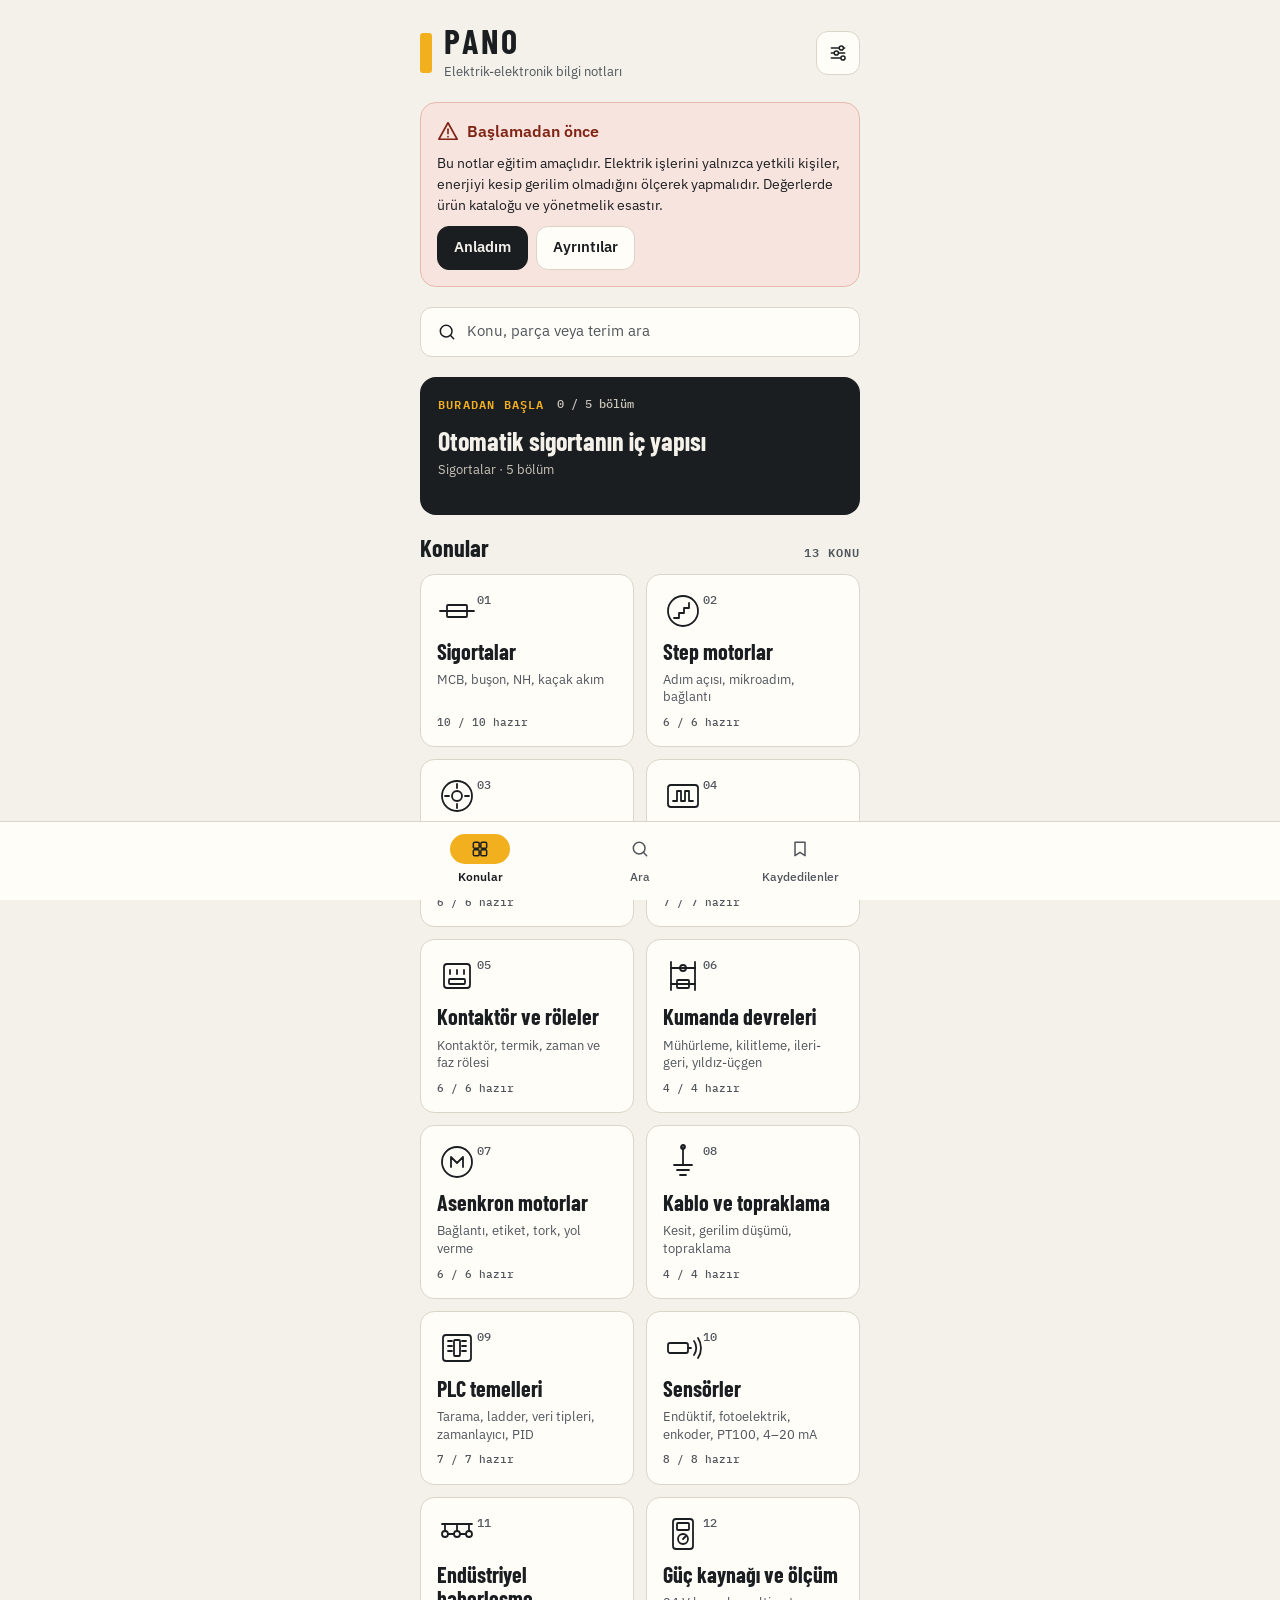
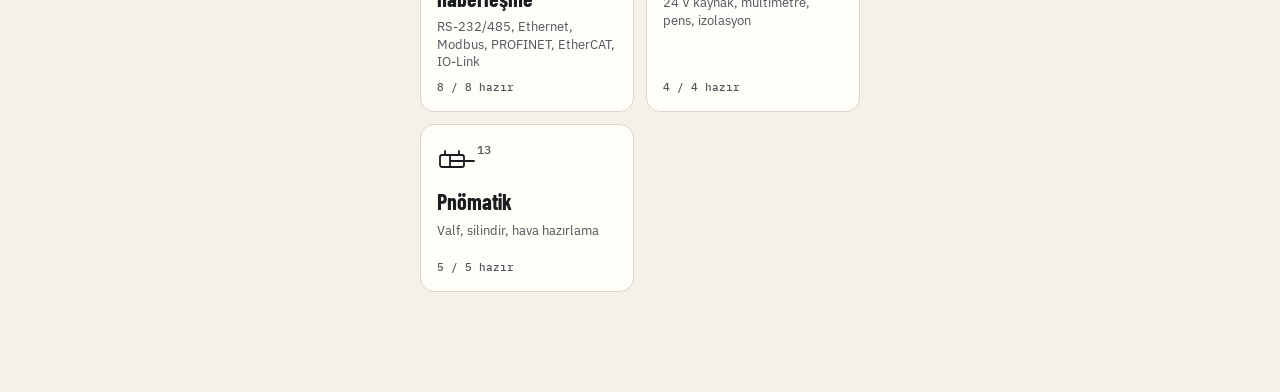
==== commit 0d4fd07f: "Termik röle ve sıcaklık sensörü 3B modelleri (1.17.0) - Yeni sayfa: Termik röle: iç yapı (3B). Bağla" ====
--- a/index.html
+++ b/index.html
@@ -10,7 +10,7 @@
 <meta name="mobile-web-app-capable" content="yes">
 <meta name="apple-mobile-web-app-title" content="PANO">
 <meta name="apple-mobile-web-app-status-bar-style" content="default">
-<meta name="pano-surum" content="202609280623">
+<meta name="pano-surum" content="202609280810">
 <link rel="manifest" href="manifest.webmanifest">
 <link rel="icon" type="image/png" href="varliklar/simgeler/icon-192.png">
 <link rel="apple-touch-icon" href="varliklar/simgeler/apple-touch-icon.png">
@@ -482,7 +482,7 @@
    ===================================================================== */
 const UYGULAMA = {
   ad: 'PANO',
-  surum: '1.15.0',
+  surum: '1.17.0',
   gelistirici: 'Furkan Çağrı YÜKSEL',
   eposta: '[İLETİŞİM E-POSTASI]',
   premium: {
@@ -3938,6 +3938,7 @@
   altlar: [
     { id: 'kontaktor-ic-yapi', kod: '3B', ad: 'Kontaktör: iç yapı (3B)', alt: 'Bobin, nüve, taşıyıcı, ana ve yardımcı kontaklar', sayfa: 'kontaktor-ic-yapi' },
     { id: 'kontaktor', kod: 'K1', ad: 'Kontaktör', alt: 'Bobin, ana ve yardımcı kontaklar · AC-3', sayfa: 'kontaktor' },
+    { id: 'termik-ic-yapi', kod: '3B', ad: 'Termik röle: iç yapı (3B)', alt: 'Bimetal, ısıtıcı, diferansiyel sürgü · aşırı yük ve faz kaybı', sayfa: 'termik-ic-yapi' },
     { id: 'termik-role', kod: 'F2', ad: 'Termik röle', alt: 'Aşırı yük koruması · 95-96 / 97-98', sayfa: 'termik-role' },
     { id: 'zaman-rolesi', kod: 'KT', ad: 'Zaman rölesi', alt: 'Çekmede ve düşmede gecikme · 15-16-18', sayfa: 'zaman-rolesi' },
     { id: 'faz-koruma-rolesi', kod: 'FKR', ad: 'Faz koruma rölesi', alt: 'Faz kaybı, faz sırası, gerilim', sayfa: 'faz-koruma-rolesi' }
@@ -4021,6 +4022,36 @@
       ]},
       { id: 'parcalar', kisa: 'Parçalar', baslik: 'Birlikte kullanılır', bloklar: [
         { tip: 'parcalar', parcalar: ['Termik röle', 'Yardımcı kontak bloğu', 'Mekanik kilit', 'Motor koruma şalteri', 'Zaman rölesi'] }
+      ]}
+    ]
+  },
+  'termik-ic-yapi': {
+    baslik: 'Termik rölenin iç yapısı',
+    giris: 'Termik rölede her fazın akımı bir ısıtıcıdan geçer ve bir bimetali ısıtır. Aşırı yükte bimetaller eğilir, sürgüyü iter ve yardımcı kontakları çevirir; kontaktör düşer. Termik yükü kendisi kesmez.',
+    etiketler: ['3B model', 'IEC 60947-4-1', 'Bimetal', 'Faz kaybı'],
+    bolumler: [
+      { id: 'model', kisa: '3B model', baslik: 'Parçalar', bloklar: [
+        { tip: 'model', tur: 'termik-role' }
+      ]},
+      { id: 'calisma', kisa: 'Çalışma', baslik: 'Aşırı yükte ne olur', bloklar: [
+        { tip: 'adimlar', satirlar: [
+          'Motor akımı ısıtıcılardan geçer; anma akımında bimetaller ılıktır, eşiğin altında kalır.',
+          'Akım artınca ısı akımın karesiyle artar; bimetaller eğilip açma sürgüsünü iter.',
+          'Sürgü eşiği geçince mandal boşalır: 95-96 açılır, 97-98 kapanır.',
+          '95-96 kontaktör bobinine seri olduğu için kontaktör düşer ve motor durur.',
+          'Bimetaller soğuyunca reset butonuyla (ya da otomatik reset seçiliyse kendiliğinden) röle kurulur.'
+        ]},
+        { tip: 'not', metin: 'Faz kaybında bir faz akım taşımaz, öbür ikisinin akımı artar. Diferansiyel mekanizma soğuk bimetal ile ısınanlar arasındaki farkı algılar; röle, üç fazın eşit aşırı yüklenmesine göre daha erken açar. Gösterimde süreler kısaltıldı; gerçekte sınıf 10 röle 7,2 × Ir’de 4–10 saniyede açar.' }
+      ]},
+      { id: 'hatalar', kisa: 'Hatalar', baslik: 'Sık yapılan hatalar', bloklar: [
+        { tip: 'hatalar', hatalar: [
+          ['Atan termiği hemen resetleyip tekrar çalıştırmak', 'Motor soğumadan yeniden ısınır, sargı yalıtımı yaşlanır. Doğrusu: önce nedeni bul, akımı pens ampermetreyle ölç.'],
+          ['Sık attığı için ayarı yükseltmek', 'Röle motoru korumaz hâle gelir, motor yanabilir. Doğrusu: ayar anma akımında kalır; neden aşırı yük ya da faz kaybıdır.'],
+          ['95-96 yerine 97-98’i bobine seri bağlamak', 'Normalde açık kontak bobini hiç beslemez ya da termik atınca motoru çalıştırır. Doğrusu: 95-96 (NC) bobine seri, 97-98 (NO) arıza sinyaline.']
+        ]}
+      ]},
+      { id: 'parcalar', kisa: 'Parçalar', baslik: 'Birlikte kullanılır', bloklar: [
+        { tip: 'parcalar', parcalar: ['Kontaktör', 'Motor koruma şalteri', 'Sigorta', 'Pens ampermetre'] }
       ]}
     ]
   },
@@ -4438,6 +4469,179 @@
             basincYayi.forEach((g) => { g.position.z = 63.45 - b; g.scale.z = (4.2 - (c - b)) / 4.2; });
             donusYayi.forEach((g) => { g.scale.z = (35.75 - c) / 35.75; });
             bobinAg.material.color.copy(renkBakir).lerp(renkEnerjili, s.bobin ? 0.45 : 0);
+          }
+        };
+      }
+    }
+  });
+})();
+
+/* Termik röle: kontaktörün altına takılan 3 kutuplu tip. Ölçüler mm; z = 0 arka yüz (+z öne), y yukarı (+y kontaktör tarafı), x genişlik (45).
+   İç yerleşim tipiktir; mekanizmanın biçimi üreticiye göre değişir. */
+(() => {
+  const KUTUP = [-13.5, 0, 13.5];
+  const YRD = [[-15, '97'], [-5, '98'], [5, '95'], [15, '96']];   // ön üst klemensler: x, ad (97-98 NO, 95-96 NC)
+  const ESIK = 1, FARK = 0.55;   // açma: en sıcak bimetal eşiği; faz kaybında sıcak–soğuk farkı (diferansiyel)
+
+  Object.assign(MODELLER, {
+    'termik-role': {
+      aciklama: 'Termik rölenin 3B modeli: bağlantı pimleri, yük klemensleri, yardımcı kontak klemensleri, bimetaller ve ısıtıcılar, açma sürgüsü, mandal, yardımcı kontaklar, ayar düğmesi, reset ve test butonları, açma göstergesi, gövde.',
+      not: 'Kesit ön kapağı kaldırır. Aşırı yük ya da faz kaybı seç: bimetaller ısınıp eğilir, sürgü mandalı iter, 95-96 açılır ve 97-98 kapanır. Bimetaller soğumadan reset tutmaz. Klemenslere dokununca uç adları çıkar.',
+      etiketBaslik: 'Klemensler',
+      etiketler: [
+        ['1/L1', 'Kontaktörün 2/T1 ucuna takılan pim.'], ['3/L2', 'Kontaktörün 4/T2 ucuna takılan pim.'], ['5/L3', 'Kontaktörün 6/T3 ucuna takılan pim.'],
+        ['2/T1', 'Motor ucu.'], ['4/T2', 'Motor ucu.'], ['6/T3', 'Motor ucu.'],
+        ['97', 'NO yardımcı kontak (97-98): termik atınca kapanır; arıza lambası ya da PLC girişi.'], ['98', 'NO yardımcı kontağın öbür ucu.'],
+        ['95', 'NC yardımcı kontak (95-96): kontaktör bobinine seri bağlanır; termik atınca açılır.'], ['96', 'NC yardımcı kontağın öbür ucu.']
+      ],
+      parcalar: [
+        ['Bağlantı pimleri (1-3-5)', 'Termik doğrudan kontaktörün alt klemenslerine takılır; ayrı montajda bir altlık kullanılır.'],
+        ['Yük klemensleri (2-4-6)', 'Motora giden fazlar buradan çıkar.'],
+        ['Yardımcı kontak klemensleri', '95-96 NC kumanda devresine, 97-98 NO sinyal devresine bağlanır.'],
+        ['Bimetaller ve ısıtıcılar', 'Her fazın akımı bir ısıtıcıdan geçer ve bimetali ısıtır; bimetal akımın karesiyle orantılı ısınıp eğilir. Soğuması zaman alır.'],
+        ['Açma sürgüsü', 'Bimetallerin uçları sürgüyü iter. Faz kaybında soğuk kalan bimetal ikinci bir sürgüyü tutar; aradaki fark (diferansiyel) röleyi daha erken açtırır.'],
+        ['Açma mandalı', 'Sürgü yeterince ilerleyince mandal boşalır ve yardımcı kontakları çevirir.'],
+        ['Yardımcı kontaklar', 'Salıncak kol NC köprüyü açar, NO köprüyü kapatır. Termik yükü kesmez; kontaktörü düşürür.'],
+        ['Akım ayar düğmesi', 'Motor etiketindeki anma akımına getirilir. Yıldız-üçgende termik sargı kolundaysa ayar = anma akımı × 0,58.'],
+        ['Reset ve test butonları', 'Mavi reset rölesi kurar; soğumadan tutmaz. Kırmızı buton röleyi elle açtırıp kontakları dener.'],
+        ['Açma göstergesi', 'Röle atınca turuncu görünür; arıza ararken ilk bakılacak yer.'],
+        ['Gövde', 'Yalıtkan plastik.'],
+        ['Ön kapak', 'Ayar ve butonlar ön yüzdedir; birçok modelde ayar mühürlenebilir kapakla örtülür.']
+      ],
+      kamera: { yon: [0.5, 0.4, 1], patlak: [0.7, 0.45, 1] },
+      secimdeOdak: true,
+      kesitler: [{ ad: 'kapaksız', planlar: [[0, 0, -1, 67]] }],
+      yeni: () => ({ yuk: 'normal', isi: [0.3, 0.3, 0.3], atti: false, sebep: '', k: 0, uyari: '' }),
+      dugmeler: (s) => [
+        ['asiri', 'Aşırı yük', s.yuk === 'asiri'],
+        ['faz', 'Faz kaybı', s.yuk === 'faz'],
+        ['reset', 'Reset'],
+        ['test', 'Test']
+      ],
+      olay(s, olay) {
+        s.uyari = '';
+        if (olay === 'asiri') s.yuk = s.yuk === 'asiri' ? 'normal' : 'asiri';
+        else if (olay === 'faz') s.yuk = s.yuk === 'faz' ? 'normal' : 'faz';
+        else if (olay === 'test') { if (!s.atti) { s.atti = true; s.sebep = 'test'; } }
+        else if (olay === 'reset') {
+          if (!s.atti) s.uyari = 'kurulu';
+          else if (Math.max(...s.isi) > 0.45) s.uyari = 'sicak';
+          else { s.atti = false; s.sebep = ''; }
+        }
+      },
+      tik(s, dt) {
+        const once = s.isi.join() + s.atti + s.k;
+        const hedef = (i) => (s.atti ? 0 : s.yuk === 'asiri' ? 1.25 : s.yuk === 'faz' ? (i === 0 ? 0 : 1.25) : 0.3);   // atınca motor durur, akım kesilir
+        s.isi = s.isi.map((v, i) => {
+          const h = hedef(i), hiz = h > v ? (s.yuk === 'faz' ? 0.5 : 0.35) : 0.2;   // gösterim: gerçekte dakikalar
+          const n = v + (h - v) * Math.min(1, dt * hiz * 2);
+          return Math.abs(h - n) < 0.002 ? h : n;
+        });
+        const enSicak = Math.max(...s.isi), enSoguk = Math.min(...s.isi);
+        if (!s.atti && (enSicak >= ESIK || (enSicak >= 0.7 && enSicak - enSoguk >= FARK))) { s.atti = true; s.sebep = enSicak >= ESIK ? 'asiri' : 'faz'; }
+        const hk = s.atti ? 1 : 0;
+        s.k = hk > s.k ? Math.min(hk, s.k + dt * 10) : Math.max(hk, s.k - dt * 10);
+        return s.isi.join() + s.atti + s.k !== once;
+      },
+      durum(s) {
+        const yuzde = Math.round(Math.min(1, Math.max(...s.isi)) * 100);
+        if (s.uyari === 'sicak') return { metin: 'Bimetaller henüz soğumadı: reset tutmaz. Biraz bekle; önce aşırı yükün nedenini bul.', uyari: true };
+        if (s.uyari === 'kurulu') return { metin: 'Röle zaten kurulu; reset gerekmiyor.' };
+        if (s.atti) {
+          const neden = s.sebep === 'test' ? 'Test butonu röleyi elle açtırdı.' : s.sebep === 'faz' ? 'Faz kaybı: soğuk kalan bimetal ile ısınanlar arasındaki fark röleyi erken açtırdı.' : 'Aşırı yük: bimetaller eşiğe kadar eğildi.';
+          return { metin: `${neden} 95-96 açıldı, kontaktör bobini enerjisiz kaldı ve motor durdu; 97-98 kapandı. Gösterge turuncu.${s.sebep !== 'test' && s.yuk !== 'normal' ? ' Neden sürüyor: reset sonrası yine atar.' : ''}`, uyari: s.sebep !== 'test' };
+        }
+        if (s.yuk === 'asiri') return { metin: `Aşırı yük (ör. 1,5 × Ir): ısıtıcılar bimetalleri ısıtıyor, bimetaller eğiliyor… %${yuzde}. Sınıf 10 röle 1,5 × Ir’de sıcak durumdan 2 dakikadan kısa sürede açar; gösterim hızlandırıldı.` };
+        if (s.yuk === 'faz') return { metin: `Faz kaybı: L1’de akım yok, öbür iki fazın akımı arttı. L1 bimetali soğuyor, ötekiler ısınıyor… %${yuzde}. Diferansiyel mekanizma farkı algılar.` };
+        return { metin: 'Motor anma akımında: bimetaller ılık ve biraz eğik, açma eşiğinin altında. 95-96 kapalı (bobin beslenir), 97-98 açık.' };
+      },
+
+      kur(y) {
+        const T = y.T;
+        const kok = new T.Group();
+        const grup = (...n) => { const g = new T.Group(); n.forEach((x) => g.add(x)); return g; };
+        const yer = (n, x, yy, z) => { n.position.set(x, yy, z); return n; };
+        const kutu = (w, h, d, m, x, yy, z, sec) => yer(y.ag(new T.BoxGeometry(w, h, d), m, sec), x, yy, z);
+        const koyu = (w, h, d, x, yy, z) => kutu(w, h, d, 'entegre', x, yy, z, { kenar: false });
+        const tel = (n, r = 1) => y.ag(y.boru(n, r, 24), 'bakir', { kenar: false });
+        const onVida = (x, yy, on) => [yer(y.ag(y.silindir(1.6, 69.95 - on, 16), 'celik', { esik: 60 }), x, yy, (on + 70) / 2), yer(y.ag(y.silindir(2.6, 1.4, 24), 'celik'), x, yy, 70.75), koyu(0.5, 3.4, 0.2, x, yy, 71.6)];   // kafesin önünden ön yüze
+        /* Birbirine değen parçalar arasında 0,05 mm boşluk vardır (kesitte z-fighting olmasın). */
+
+        /* ---- gövde (arka, yanlar, üst, alt) ve ön kapak ---- */
+        const govde = grup(kutu(45, 66, 1.5, 'plastikAcik', 0, 0, 0.75),
+          kutu(1.5, 66, 66.9, 'plastikAcik', -21.75, 0, 35), kutu(1.5, 66, 66.9, 'plastikAcik', 21.75, 0, 35),
+          kutu(41.9, 1.5, 66.9, 'plastikAcik', 0, 32.25, 35), kutu(41.9, 1.5, 66.9, 'plastikAcik', 0, -32.25, 35));
+        const onKapak = grup(kutu(45, 66, 1.5, 'plastikAcik', 0, 0, 69.25));
+
+        /* ---- bağlantı pimleri ve yük klemensleri ---- */
+        const pimler = grup(...KUTUP.flatMap((x) => [kutu(4, 22, 2, 'bakir', x, 44, 40), tel([[x, 33.5, 40], [x, 27, 27], [x, 21, 24], [x, 16, 26]])]));
+        const yuk = grup(...KUTUP.flatMap((x) => [kutu(8, 6, 10, 'celik', x, -27, 58), ...onVida(x, -27, 63), koyu(6, 0.1, 6, x, -33.05, 58),
+          tel([[x, -12.5, 27], [x, -18, 34], [x, -24, 52]])]));
+
+        /* ---- bimetaller ve ısıtıcılar: alt uçtan bağlı, ısınınca üst uç öne eğilir ---- */
+        const serit = [], bimetal = KUTUP.map((x) => {
+          const s = kutu(5, 32, 1.2, y.malzeme('celik').clone(), 0, 16, 0);
+          serit.push(s);
+          const isitici = yer(y.ag(y.helis(3.2, 0.55, 26, 7).rotateX(-Math.PI / 2), 'bakir', { kenar: false }), 0, 3, 0);
+          return yer(grup(s, isitici, kutu(7, 3, 4, 'plastik', 0, -1.55, 0)), x, -14, 27);
+        });
+        const bimetaller = grup(...bimetal);
+        const renkSoguk = serit[0].material.color.clone(), renkSicak = y.malzeme('kuzey').color.clone();
+
+        /* ---- açma sürgüsü, mandal, yardımcı kontaklar ---- */
+        const surguIc = grup(kutu(34, 4, 2, 'plastik', 0, 18, 30.5), kutu(3, 4, 1.9, 'plastik', 18.5, 18, 28.5));   // yandaki dil mandalı iter
+        const surgu = grup(surguIc);
+        const mandalIc = grup(kutu(3, 18, 3, 'plastik', 0, 9, 0), kutu(3, 3, 26, 'plastik', 0, 17, 14));
+        const mandal = yer(grup(mandalIc), 19, 4, 33);   // alt ucundan döner, üst kolu salıncağa uzanır
+        const yrdKlemens = grup(...YRD.flatMap(([x]) => [kutu(8, 6, 8, 'celik', x, 27, 62), ...onVida(x, 27, 66), koyu(6, 0.1, 6, x, 33.05, 62)]));
+        /* Salıncak: bekler durumda NC köprüsü 95-96 pabuçlarına değer, NO köprüsü 97-98’in 2,5 mm altındadır. */
+        const salincak = yer(grup(kutu(36, 2, 2, 'plastik', 0, 0, 0), kutu(14, 1.45, 2, 'bakir', 10, 1.775, 0), kutu(14, 1.45, 2, 'bakir', -10, 1.775, 0), kutu(3, 6, 2, 'plastik', 0, -3.5, 0)), 0, 18, 63);
+        const yrdKontak = grup(salincak, ...YRD.flatMap(([x, a]) => (a === '95' || a === '96'
+          ? [kutu(4, 2.45, 2, 'bakir', x, 22.725, 63), kutu(4, 0.9, 2, 'celik', x, 21.0, 63)]
+          : [kutu(4, 0.9, 2, 'celik', x, 23.5, 63)])));
+
+        /* ---- ön yüz: ayar düğmesi, reset ve test, gösterge ---- */
+        const ayar = grup(yer(y.ag(y.halka(7.6, 10.5, 0.1, 48), 'entegre', { kenar: false }), -8, 8, 70.1),
+          yer(y.ag(y.silindir(7, 3, 40), 'plastik'), -8, 8, 71.55), kutu(1, 5, 0.3, 'plastikAcik', -8, 11, 73.2, { kenar: false }));
+        const butonlar = grup(yer(y.ag(y.silindir(3.5, 3, 24), 'kabloMavi'), 10, 12, 71.55), yer(y.ag(y.silindir(2.5, 2, 24), 'kabloKirmizi'), 10, 2, 71.05));
+        const gostergeAg = kutu(8, 3, 0.1, y.malzeme('plastik').clone(), 0, -10, 70.1, { kenar: false });
+        const gosterge = grup(gostergeAg);
+
+        const parcalar = [
+          { nesne: pimler, isaret: [-11.5, 48, 41], patlat: [0, 14, 0] },
+          { nesne: yuk, isaret: [-12, -27, 71.45], patlat: [0, -12, 12] },
+          { nesne: yrdKlemens, isaret: [-13.5, 27, 71.45], patlat: [0, 12, 14] },
+          { nesne: bimetaller, isaret: [-13.5, 11, 27.6], patlat: [0, 0, 0] },
+          { nesne: surgu, isaretNesne: surguIc, isaret: [-10, 20, 30.5], patlat: [0, 0, 12] },
+          { nesne: mandal, isaretNesne: mandalIc, isaret: [1.5, 9, 0], patlat: [6, 0, 16] },
+          { nesne: yrdKontak, isaretNesne: salincak, isaret: [-10, 2.5, 0], patlat: [0, 0, 22] },
+          { nesne: ayar, isaret: [-8, 8, 73.05], patlat: [0, 0, 55] },
+          { nesne: butonlar, isaret: [10, 12, 73.05], patlat: [0, 0, 55] },
+          { nesne: gosterge, isaret: [0, -10, 70.15], patlat: [0, 0, 55] },
+          { nesne: govde, isaret: [22.5, 0, 35], patlat: [0, 0, -20] },
+          { nesne: onKapak, isaret: [16, -14, 70], patlat: [0, 0, 45] }
+        ];
+        parcalar.forEach((p) => kok.add(p.nesne));
+
+        const etiketYerleri = [
+          ...KUTUP.map((x) => ({ nesne: pimler, konum: [x, 58, 40], parca: 0 })),
+          ...KUTUP.map((x) => ({ nesne: yuk, konum: [x, -38, 60], parca: 1 })),
+          ...YRD.map(([x]) => ({ nesne: yrdKlemens, konum: [x, 38, 64], parca: 2 }))
+        ];
+        const turuncu = new T.Color(0xf08a24), sonuk = gostergeAg.material.color.clone();
+
+        return {
+          kok,
+          parcalar,
+          etiketYerleri,
+          uygula(s) {
+            /* Malzemeler burada okunur: çalışma zamanı her parçaya kendi kopyasını verir. */
+            bimetal.forEach((g, i) => { g.rotation.x = 0.12 * Math.min(1.1, s.isi[i]); serit[i].material.color.copy(renkSoguk).lerp(renkSicak, 0.8 * Math.min(1, s.isi[i])); });
+            const uc = Math.max(...s.isi.map((v) => 32 * Math.sin(0.12 * Math.min(1.1, v))));
+            surguIc.position.z = Math.max(0, uc - 1.9) + 1.5 * s.k;
+            mandal.rotation.x = 0.35 * s.k;   // üst uç öne, sürgüden uzağa
+            salincak.rotation.z = -0.25 * s.k;   // sağ uç (NC) iner, sol uç (NO) kalkar
+            gostergeAg.material.color.copy(s.atti ? turuncu : sonuk);
           }
         };
       }
@@ -6581,6 +6785,7 @@
     { id: 'kapasitif-sensor', kod: 'C', ad: 'Kapasitif sensör', alt: 'Metal olmayan malzeme · seviye', sayfa: 'kapasitif-sensor' },
     { id: 'fotoelektrik-sensor', kod: 'OPT', ad: 'Fotoelektrik sensör', alt: 'Karşılıklı, reflektörlü, cisimden yansımalı', sayfa: 'fotoelektrik-sensor' },
     { id: 'enkoder-plc', kod: 'HSC', ad: 'Enkoder–PLC bağlantısı', alt: 'HTL, line driver · hızlı sayıcı', sayfa: 'enkoder-plc' },
+    { id: 'sicaklik-ic-yapi', kod: '3B', ad: 'Sıcaklık sensörü: iç yapı (3B)', alt: 'PT100 ve termokupl · kafa transmitteri · tepki süresi', sayfa: 'sicaklik-ic-yapi' },
     { id: 'sicaklik', kod: 'PT100', ad: 'Sıcaklık: PT100 ve termokupl', alt: '2/3/4 telli · K, J, T tipi', sayfa: 'sicaklik' },
     { id: 'analog-4-20', kod: 'mA', ad: 'Analog 4–20 mA', alt: 'İki telli döngü · ölçekleme', sayfa: 'analog-4-20' }
   ]
@@ -6810,6 +7015,36 @@
       ]},
       { id: 'parcalar', kisa: 'Parçalar', baslik: 'Birlikte kullanılır', bloklar: [
         { tip: 'parcalar', parcalar: ['Artımsal enkoder', 'Ekranlı enkoder kablosu', 'HSC modülü', 'Sinyal çevirici'] }
+      ]}
+    ]
+  },
+  'sicaklik-ic-yapi': {
+    baslik: 'Sıcaklık sensörünün iç yapısı',
+    giris: 'Endüstriyel sıcaklık sensörü; bağlantı kafası, proses bağlantısı ve koruyucu kılıftan oluşur. Ölçüm elemanı kılıfın ucundadır: PT100 direnciyle, termokupl ürettiği küçük gerilimle sıcaklığı bildirir.',
+    etiketler: ['3B model', 'IEC 60751', 'IEC 60584', '4–20 mA'],
+    bolumler: [
+      { id: 'model', kisa: '3B model', baslik: 'Parçalar', bloklar: [
+        { tip: 'model', tur: 'sicaklik-sensoru' }
+      ]},
+      { id: 'calisma', kisa: 'Çalışma', baslik: 'Ölçüm nasıl oluşur', bloklar: [
+        { tip: 'adimlar', satirlar: [
+          'Akışkan kılıfı ısıtır; kılıf ısıyı uçtaki elemana iletir. Bu gecikme tepki süresidir.',
+          'PT100’ün direnci sıcaklıkla artar: 0 °C’ta 100 Ω, 100 °C’ta 138,51 Ω.',
+          'Termokupl, sıcak uç ile klemensteki soğuk uç arasındaki farkla orantılı gerilim üretir (K tipinde 100 °C’ta 4,096 mV, 0 °C referansla).',
+          'Kafa transmitteri direnci ya da gerilimi ölçer, termokuplda soğuk ucu ekler ve 4–20 mA verir.',
+          'PLC analog girişi akımı sıcaklığa ölçekler.'
+        ]},
+        { tip: 'not', metin: 'Kılıf ucu akışkanın içinde, borunun ortasına yakın olmalı. Kılıf ne kadar kalınsa sensör o kadar geç tepki verir; hızlı değişen proseste ince kılıf ya da doğrudan temaslı eleman seçilir.' }
+      ]},
+      { id: 'hatalar', kisa: 'Hatalar', baslik: 'Sık yapılan hatalar', bloklar: [
+        { tip: 'hatalar', hatalar: [
+          ['Kılıfı akışkana yeterince daldırmamak', 'Uç gövdeden ve ortamdan ısı kaçırır; ölçüm gerçek sıcaklıktan sapar. Doğrusu: ucu borunun ortasına yakın konumla, daldırma boyunu katalogdan seç.'],
+          ['Kafa kapağını açık ya da contasız bırakmak', 'Nem klemenslerde kaçak yol oluşturur; PT100 ölçümü kayar. Doğrusu: kapağı contasıyla kapat, rakoru sık.'],
+          ['Termokupl girişinde yanlış tip seçmek', 'J yerine K seçilirse değer onlarca derece yanlış çıkabilir. Doğrusu: kart ya da transmitterde termokupl tipini kılıftaki etiketle eşle.']
+        ]}
+      ]},
+      { id: 'parcalar', kisa: 'Parçalar', baslik: 'Birlikte kullanılır', bloklar: [
+        { tip: 'parcalar', parcalar: ['Sıcaklık transmitteri', 'Kompanzasyon kablosu', 'Kaynak soketi', 'Analog giriş kartı'] }
       ]}
     ]
   },
@@ -7292,6 +7527,148 @@
             alanIc.children[0].material.color.copy(renkSonuk).lerp(renkAlan, g);
             ledHalka.material.color.set(s.cikis ? 0xffc21a : 0xe8e4da);
             ledAglar[0].material.color.set(s.cikis ? 0xffc21a : 0x3a3218);
+          }
+        };
+      }
+    }
+  });
+})();
+
+/* Sıcaklık sensörü: B tipi kafalı, G1/2 bağlantılı, Ø6 kılıflı daldırma sensörü; borudaki akışkana daldırılmış. Ölçüler mm; sensör ekseni y (kafa yukarıda).
+   Eleman PT100 (3 telli) ya da K tipi termokupl seçilir. Tablo değerleri: IEC 60751 (PT100), IEC 60584 (K tipi, 0 °C referans). */
+(() => {
+  const TUR = Math.PI * 2;
+  const PT = [[0, 100], [20, 107.79], [100, 138.51], [200, 175.86]];
+  const K = [[0, 0], [20, 0.798], [100, 4.096], [200, 8.138]];
+  const ara = (tablo, t) => { for (let i = 1; i < tablo.length; i++) if (t <= tablo[i][0] || i === tablo.length - 1) { const [a, fa] = tablo[i - 1], [b, fb] = tablo[i]; return fa + ((fb - fa) * (t - a)) / (b - a); } return 0; };
+  const HEDEF = [20, 100, 200];
+  const UC = -93, BORU_Y = -75.2;   // kılıf ucu ve DN50 borunun ekseni (y)
+  const mA = (t) => 4 + (16 * Math.min(200, Math.max(0, t))) / 200;   // transmitter 0–200 °C → 4–20 mA
+
+  Object.assign(MODELLER, {
+    'sicaklik-sensoru': {
+      aciklama: 'Daldırma tipi sıcaklık sensörünün 3B modeli: bağlantı kafası ve kapağı, kablo rakoru, kafa transmitteri, proses bağlantısı, koruyucu kılıf, ölçüm elemanı (PT100 ya da termokupl), iç teller, kaynak soketi ve boru.',
+      not: 'Boyuna kesit kılıfın içini gösterir. Proses sıcaklığını değiştir: sensör kılıf yüzünden biraz geç yetişir. Elemanı PT100 ile termokupl arasında değiştirip tellere ve uca bak.',
+      parcalar: [
+        ['Bağlantı kafası', 'Alüminyum B tipi kafa; içinde klemens bloğu ya da transmitter bulunur. Kapak contası suyu dışarıda tutar.'],
+        ['Kafa kapağı', 'Vidalıdır; kapak açık bırakılırsa nem girer, ölçüm kayar.'],
+        ['Kablo rakoru ve kablo', 'Transmitterin 4–20 mA çıkışı iki telli kabloyla PLC’ye gider.'],
+        ['Kafa transmitteri', 'Direnci ya da mV’u 4–20 mA’e çevirir; uzun kabloda sinyal bozulmaz. Termokuplda soğuk uç kompanzasyonunu da yapar.'],
+        ['Proses bağlantısı', 'G1/2 diş ve altıgen; boruya kaynatılmış sokete vidalanır.'],
+        ['Koruyucu kılıf', 'Paslanmaz çelik. Elemanı basınç ve akışkandan korur ama ısıyı gecikmeli iletir; tepki süresi uzar.'],
+        ['Ölçüm elemanı', 'PT100: sıcaklıkla direnci artan platin eleman. Termokupl: iki farklı telin kaynatıldığı uç; sıcaklık farkıyla gerilim üretir.'],
+        ['İç teller', 'PT100’de 3 tel: iki kırmızı, bir beyaz (IEC 60751). K tipi termokuplda + yeşil, − beyaz (IEC 60584-3).'],
+        ['Kaynak soketi ve boru', 'Kılıf ucu borunun ortasına yakın durmalı; akışkan kılıfın çevresinden akmalı.'],
+        ['Akışkan (gösterim)', 'Renk proses sıcaklığını gösterir: mavi soğuk, turuncu sıcak.']
+      ],
+      kamera: { yon: [1, 0.35, 0.9], patlak: [1, 0.3, 0.8] },
+      secimdeOdak: true,
+      kesitler: [{ ad: 'boyuna', planlar: [[-1, 0, 0, 0]] }],
+      yeni: () => ({ eleman: 'pt', hedef: 20, P: 20, T: 20 }),
+      dugmeler: (s) => [
+        ['eleman', s.eleman === 'pt' ? 'Eleman: PT100' : 'Eleman: termokupl K', s.eleman === 'tc'],
+        ['isi', `Proses: ${s.hedef} °C`, s.hedef !== 20]
+      ],
+      olay(s, olay) {
+        if (olay === 'eleman') s.eleman = s.eleman === 'pt' ? 'tc' : 'pt';
+        else if (olay === 'isi') s.hedef = HEDEF[(HEDEF.indexOf(s.hedef) + 1) % HEDEF.length];
+      },
+      tik(s, dt) {
+        const once = s.P + ',' + s.T;
+        const yaklas = (v, h, tau) => { const n = v + (h - v) * Math.min(1, dt / tau); return Math.abs(h - n) < 0.05 ? h : n; };
+        s.P = yaklas(s.P, s.hedef, 0.4);   // akışkan
+        s.T = yaklas(s.T, s.P, 2.5);        // sensör: kılıf yüzünden gecikir (gösterim; gerçekte saniyeler–dakikalar)
+        return s.P + ',' + s.T !== once;
+      },
+      durum(s) {
+        const P = sayi(s.P, 0), T = sayi(s.T, 0), akim = sayi(mA(s.T), 1);
+        const bas = `Proses ${P} °C, sensör ${T} °C${Math.abs(s.P - s.T) > 1 ? ' (kılıf ısıyı gecikmeli iletiyor)' : ''}. `;
+        if (s.eleman === 'pt') return { metin: `${bas}PT100 ≈ ${sayi(ara(PT, s.T), 1)} Ω (0 °C’ta 100 Ω). 3 telli bağlantıda kablo direnci düşülür. Transmitter (0–200 °C) ≈ ${akim} mA.` };
+        return { metin: `${bas}Klemens (soğuk uç) 20 °C: K tipi termokupl yalnızca farkı görür, ≈ ${sayi(ara(K, s.T) - ara(K, 20), 2)} mV. Transmitter soğuk ucu ölçüp ekler (soğuk uç kompanzasyonu): ≈ ${akim} mA.` };
+      },
+
+      kur(y) {
+        const T = y.T;
+        const kok = new T.Group();
+        const grup = (...n) => { const g = new T.Group(); n.forEach((x) => g.add(x)); return g; };
+        const yer = (n, x, yy, z) => { n.position.set(x, yy, z); return n; };
+        const dikey = (geo) => geo.rotateX(-Math.PI / 2);   // z eksenli (torna, halka, cek) geometriyi y eksenine çevirir
+        const tel = (n, m, r = 0.3) => y.ag(y.boru(n, r, 48), m, { kenar: false });
+        /* Birbirine değen parçalar arasında 0,05 mm boşluk vardır (kesitte z-fighting olmasın). */
+
+        /* ---- kafa, kapak, rakor ve kablo ---- */
+        const kafa = grup(y.ag(dikey(y.torna([[7.05, 0], [26, 0, 1], [26, 29.95, 1], [23, 29.95, 1], [23, 3, 1], [7.05, 3, 1], [7.05, 0]], 48)), 'aluminyum', { esik: 50 }));
+        const kapak = grup(y.ag(dikey(y.torna([[0, 30.05], [26, 30.05, 1], [26, 35, 1], [20, 40], [0, 40]], 48)), 'aluminyum', { esik: 50 }),
+          yer(y.ag(new T.CylinderGeometry(2.5, 2.5, 2, 16), 'celik'), 0, 41.05, 0));
+        const rakor = grup(yer(y.ag(y.silindir(7, 14, 24).rotateY(Math.PI / 2), 'plastik'), 33.05, 17, 0),
+          yer(y.ag(new T.CylinderGeometry(8.5, 8.5, 4, 6).rotateZ(Math.PI / 2), 'plastik'), 28.1, 17, 0),
+          tel([[40, 17, 0], [58, 17, 0], [70, 8, 0], [74, -14, 0]], 'kabloGri', 3.5));
+
+        /* ---- kafa transmitteri: 4–20 mA çıkışı rakora gider ---- */
+        const transmitter = grup(yer(y.ag(new T.CylinderGeometry(21.5, 21.5, 14, 40), 'plastik', { esik: 60 }), 0, 13, 0),
+          ...[0, 1, 2, 3, 4].map((k) => { const a = (k * TUR) / 5; return yer(y.ag(new T.CylinderGeometry(1.8, 1.8, 2, 12), 'celik'), 14 * Math.cos(a), 21.05, 14 * Math.sin(a)); }),
+          tel([[14, 22.3, 0], [20, 22.3, 0], [23.5, 17.5, 0], [27, 17, 0]], 'kabloKirmizi', 0.8),
+          tel([[4.3, 22.3, 13.3], [15, 22.3, 7], [23.5, 17.5, 1.8], [27, 17, 1.8]], 'kabloSiyah', 0.8));
+
+        /* ---- proses bağlantısı: G1/2 diş, altıgen, boyun (içleri teller için boş) ---- */
+        const dis = [[3.05, -48], [9.4, -48, 1]];
+        for (let yy = -47.1; yy < -30.6; yy += 1.814) dis.push([10.45, yy], [9.3, yy + 0.907]);
+        dis.push([9.4, -30.05, 1], [3.05, -30.05, 1], [3.05, -48]);
+        const altigen = new T.Shape();
+        for (let k = 0; k < 6; k++) { const a = (k * TUR) / 6, R = 27 / Math.sqrt(3); if (k) altigen.lineTo(R * Math.cos(a), R * Math.sin(a)); else altigen.moveTo(R * Math.cos(a), R * Math.sin(a)); }
+        altigen.closePath();
+        altigen.holes.push(new T.Path().absarc(0, 0, 3.05, 0, TUR, true));
+        const baglanti = grup(y.ag(dikey(y.torna(dis, 40)), 'celik', { esik: 70 }),
+          yer(y.ag(dikey(y.cek(altigen, 9.9, { pah: 0.6 })), 'celik'), 0, -25, 0),
+          yer(y.ag(dikey(y.halka(3, 7, 19.9, 32)), 'celik'), 0, -10, 0));
+
+        /* ---- koruyucu kılıf: Ø6 × 0,6 boru, yuvarlak kapalı uç ---- */
+        const ic = Array.from({ length: 7 }, (_, i) => { const t = (i / 6) * (Math.PI / 2); return [2.4 * Math.cos(t), UC + 3 - 2.4 * Math.sin(t)]; });
+        const dis2 = Array.from({ length: 7 }, (_, i) => { const u = (i / 6) * (Math.PI / 2); return [3 * Math.sin(u), UC + 3 - 3 * Math.cos(u)]; });
+        const kilif = grup(y.ag(dikey(y.torna([[2.4, -48], ...ic, [0, UC], ...dis2.slice(1), [3, -48, 1], [2.4, -48]], 32)), 'celik', { esik: 50 }));
+
+        /* ---- ölçüm elemanları ve teller (PT100: 3 tel; termokupl: 2 tel ve kaynak ucu) ---- */
+        const ptEleman = yer(y.ag(new T.CylinderGeometry(1.4, 1.4, 9, 16), 'plastikAcik'), -0.5, UC + 7, 0);
+        const tcUc = yer(y.ag(new T.SphereGeometry(0.9, 16, 12), 'bakir', { kenar: false }), -0.8, UC + 1.8, 0);
+        const eleman = grup(ptEleman, tcUc);
+        const telYolu = (z, y0) => [[-0.8, y0, z], [-0.8, -55, z], [-0.8, -10, z], [-1.2, 5.9, z * 3]];
+        const ptTeller = grup(tel(telYolu(-0.8, UC + 11.7), 'kabloKirmizi'), tel(telYolu(0, UC + 11.7), 'kabloKirmizi'), tel(telYolu(0.8, UC + 11.7), 'plastikAcik'));
+        const tcTeller = grup(tel(telYolu(-0.5, UC + 2), 'kabloYesil'), tel(telYolu(0.5, UC + 2), 'plastikAcik'));
+        const teller = grup(ptTeller, tcTeller);
+
+        /* ---- DN50 boru (Ø60 × 2,8) ve kaynak soketi; akışkan ---- */
+        const boru = grup(yer(y.ag(y.halka(27.2, 30, 70, 64), 'celik', { esik: 50 }), 0, BORU_Y, 0),
+          y.ag(dikey(y.torna([[10.55, -47.9], [14, -47.9, 1], [14, -40.05, 1], [10.55, -40.05, 1], [10.55, -47.9]], 40)), 'celik', { esik: 50 }));
+        const akiskanAg = yer(y.ag(y.silindir(27.15, 69.9, 64), y.malzeme('kabloMavi').clone(), { kenar: false }), 0, BORU_Y, 0);
+        const akiskan = grup(akiskanAg);
+
+        const parcalar = [
+          { nesne: kafa, isaret: [0, 15, 26], patlat: [0, 0, 0] },
+          { nesne: kapak, isaret: [0, 40, 12], patlat: [0, 40, 0] },
+          { nesne: rakor, isaret: [40.05, 17, 5], patlat: [22, 0, 0] },
+          { nesne: transmitter, isaret: [0, 13, 21.5], patlat: [0, 24, 0] },
+          { nesne: baglanti, isaret: [0, -39.84, 10.45], patlat: [0, 0, 0] },
+          { nesne: kilif, isaret: [0, -58, 3], patlat: [0, 0, 0] },
+          { nesne: eleman, isaret: [0, UC + 8, 1.4], patlat: [16, 0, 0] },
+          { nesne: teller, isaret: [-0.8, -55, 1.1], patlat: [16, 0, 0] },
+          { nesne: boru, isaret: [0, -44, 14], patlat: [0, -30, 0] },
+          { nesne: akiskan, isaret: [0, BORU_Y - 12, 34.95], patlat: [0, -30, 0] }
+        ];
+        parcalar.forEach((p) => kok.add(p.nesne));
+
+        const soguk = y.malzeme('kabloMavi').color.clone(), sicak = new T.Color(0xf08a24), elemanRenk = ptEleman.material.color.clone(), kizgin = y.malzeme('kuzey').color.clone();
+
+        return {
+          kok,
+          parcalar,
+          uygula(s) {
+            /* Malzemeler burada okunur: çalışma zamanı her parçaya kendi kopyasını verir. */
+            const pt = s.eleman === 'pt';
+            /* visible ağlara verilir: ışın testi (dokunma, örtülme) üst grubun görünürlüğüne bakmaz. */
+            ptEleman.visible = pt; ptTeller.children.forEach((m) => { m.visible = pt; });
+            tcUc.visible = !pt; tcTeller.children.forEach((m) => { m.visible = !pt; });
+            akiskanAg.material.color.copy(soguk).lerp(sicak, Math.min(1, s.P / 200));
+            ptEleman.material.color.copy(elemanRenk).lerp(kizgin, 0.6 * Math.min(1, s.T / 200));
           }
         };
       }
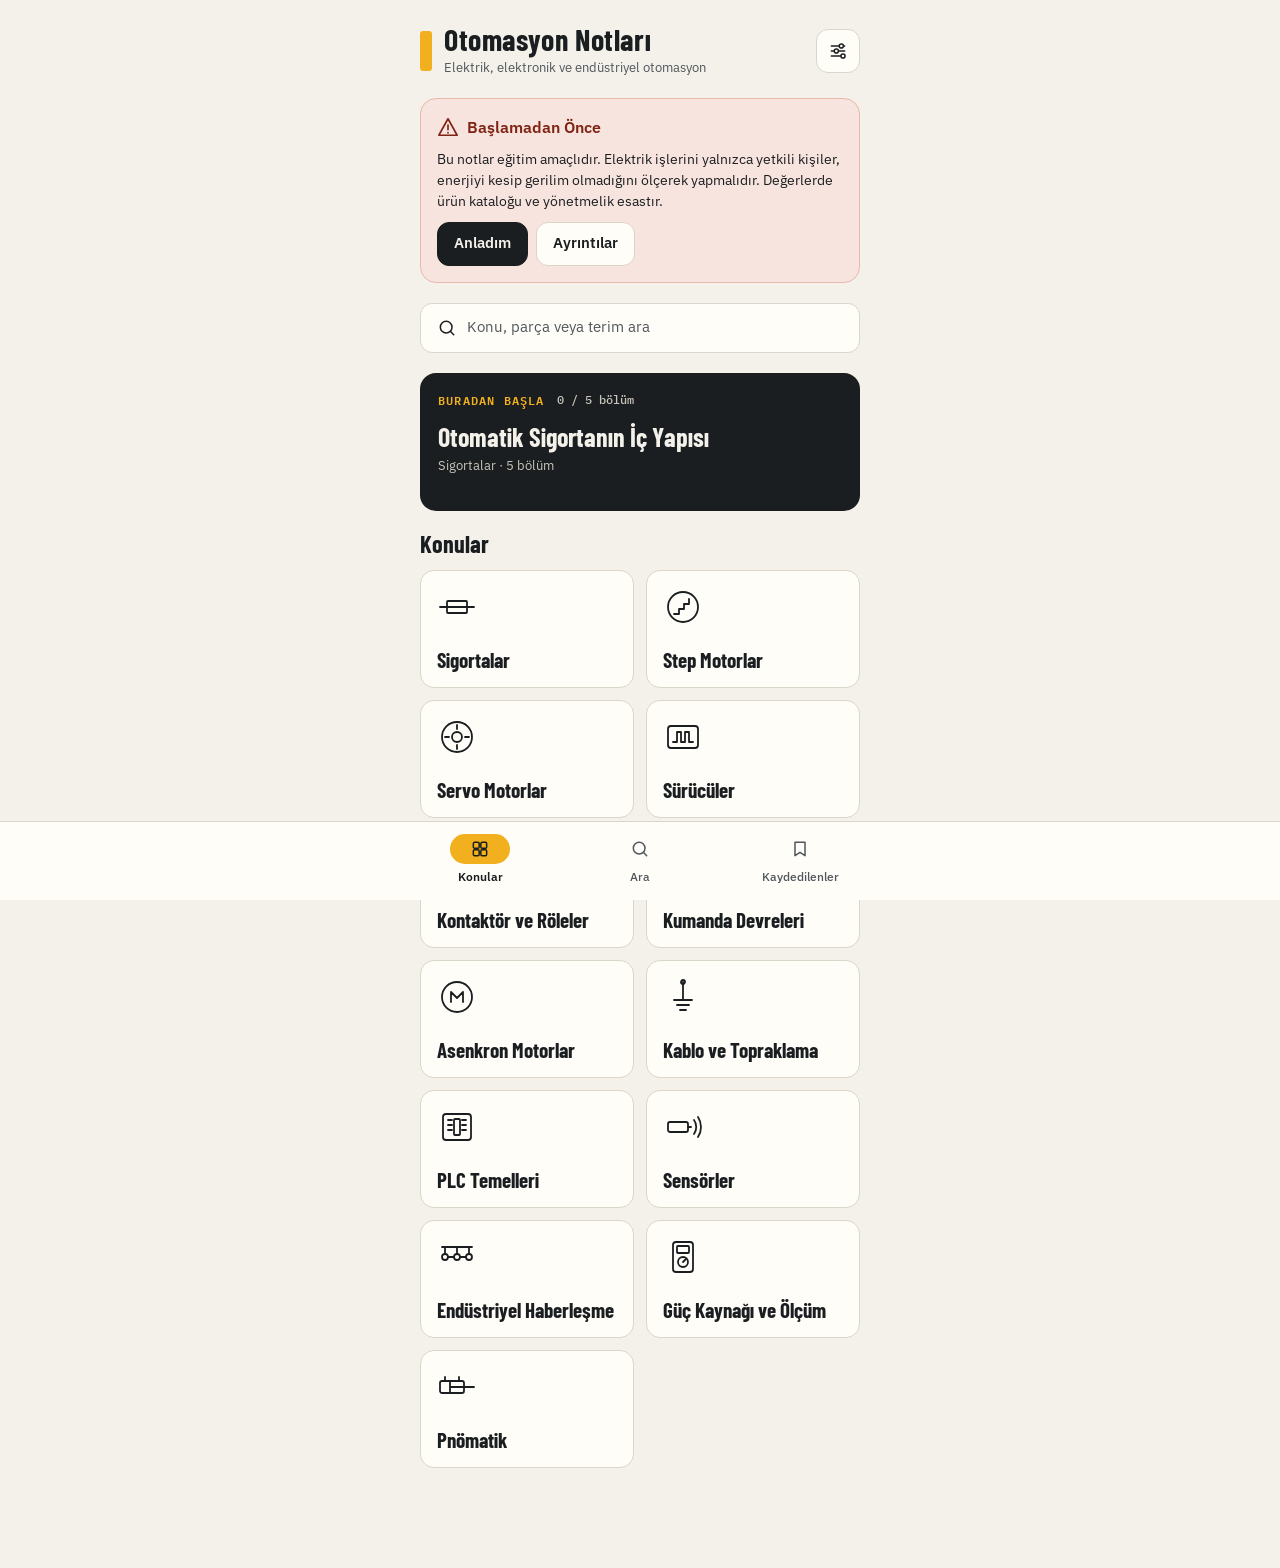
==== commit 43456269: "Ad Otomasyon Notları oldu; ana ekran sadeleşti, başlıklar büyük harfle - Uygulama adı “Otomasyon Not" ====
--- a/index.html
+++ b/index.html
@@ -8,14 +8,14 @@
 <meta name="theme-color" content="#141619" media="(prefers-color-scheme: dark)">
 <meta name="apple-mobile-web-app-capable" content="yes">
 <meta name="mobile-web-app-capable" content="yes">
-<meta name="apple-mobile-web-app-title" content="PANO">
+<meta name="apple-mobile-web-app-title" content="Otomasyon">
 <meta name="apple-mobile-web-app-status-bar-style" content="default">
-<meta name="pano-surum" content="202609280810">
+<meta name="pano-surum" content="202609280817">
 <link rel="manifest" href="manifest.webmanifest">
 <link rel="icon" type="image/png" href="varliklar/simgeler/icon-192.png">
 <link rel="apple-touch-icon" href="varliklar/simgeler/apple-touch-icon.png">
 <style>:root{color-scheme:light;padding-top:env(safe-area-inset-top,0px);padding-bottom:env(safe-area-inset-bottom,0px)}body{margin:0}img{max-width:100%}[hidden]{display:none!important}</style>
-<title>PANO Bilgi Notları</title>
+<title>Otomasyon Notları</title>
 <style>
 @font-face{font-family:'Barlow Condensed';font-style:normal;font-weight:600;font-display:swap;src:url(varliklar/yazitipleri/barlow-condensed-latin-ext-600-normal.woff2) format('woff2');unicode-range:U+0100-02BA,U+02BD-02C5,U+02C7-02CC,U+02CE-02D7,U+02DD-02FF,U+0304,U+0308,U+0329,U+1D00-1DBF,U+1E00-1E9F,U+1EF2-1EFF,U+2020,U+20A0-20AB,U+20AD-20C0,U+2113,U+2C60-2C7F,U+A720-A7FF}
 @font-face{font-family:'Barlow Condensed';font-style:normal;font-weight:600;font-display:swap;src:url(varliklar/yazitipleri/barlow-condensed-latin-600-normal.woff2) format('woff2');unicode-range:U+0000-00FF,U+0131,U+0152-0153,U+02BB-02BC,U+02C6,U+02DA,U+02DC,U+0304,U+0308,U+0329,U+2000-206F,U+20AC,U+2122,U+2191,U+2193,U+2212,U+2215,U+FEFF,U+FFFD}
@@ -85,7 +85,7 @@
 /* Marka */
 .marka{display:flex;align-items:center;gap:12px;padding-top:8px}
 .marka-plaka{width:12px;height:40px;border-radius:3px;background:var(--accent);flex-shrink:0}
-.marka-ad{margin:0;font-family:var(--f-display);font-weight:700;font-size:34px;line-height:1;letter-spacing:.09em}
+.marka-ad{margin:0;font-family:var(--f-display);font-weight:700;font-size:30px;line-height:1;letter-spacing:.02em}
 .marka-alt{font-size:13px;color:var(--muted);margin:4px 0 0}
 
 /* Arama kutusu (ana sayfa) */
@@ -109,12 +109,10 @@
 
 /* Konu kartları */
 .konu-izgara{display:grid;grid-template-columns:repeat(2,minmax(0,1fr));gap:12px}
-.konu-kart{display:flex;flex-direction:column;gap:8px;padding:16px;border:1px solid var(--line);border-radius:14px;background:var(--card);text-align:left;cursor:pointer;min-height:168px}
+.konu-kart{display:flex;flex-direction:column;gap:8px;padding:16px;border:1px solid var(--line);border-radius:14px;background:var(--card);text-align:left;cursor:pointer;min-height:118px}
 .konu-kart:hover{border-color:var(--ink)}
 .konu-kart-ust{display:flex;justify-content:space-between;align-items:flex-start;color:var(--ink)}
-.konu-kart-ad{font-family:var(--f-display);font-weight:700;font-size:22px;line-height:1.1}
-.konu-kart-ozet{font-size:13px;line-height:1.35;color:var(--muted)}
-.konu-kart-durum{margin-top:auto;font-family:var(--f-mono);font-size:11px;color:var(--muted);font-variant-numeric:tabular-nums}
+.konu-kart-ad{margin-top:auto;font-family:var(--f-display);font-weight:700;font-size:21px;line-height:1.1}
 
 /* Üst çubuk (alt ekranlar) */
 .ust-cubuk{position:sticky;top:env(safe-area-inset-top,0px);z-index:5;background:var(--paper);margin-inline:-20px;padding:8px 20px 10px;display:flex;flex-direction:column;gap:8px;border-bottom:1px solid transparent}
@@ -155,7 +153,6 @@
 
 /* Bilgi sayfası bölümleri */
 .bolumler{display:flex;flex-direction:column;gap:40px;padding-top:8px}
-.konu-no{font-family:var(--f-mono);font-size:12px;color:var(--muted)}
 .gizli{position:absolute;width:1px;height:1px;overflow:hidden;clip:rect(0 0 0 0);white-space:nowrap}
 .blok-grup{display:flex;flex-direction:column;gap:12px}
 .bolum{display:flex;flex-direction:column;gap:14px;scroll-margin-top:120px}
@@ -313,7 +310,7 @@
 .secenekler{flex-wrap:wrap}
 .secenek{flex:1 1 56px}
 
-/* Açılış ekranı: bara → iletken → sigorta çizilir, akım geçer, sigorta enerjilenir, PANO belirir.
+/* Açılış ekranı: bara → iletken → sigorta çizilir, akım geçer, sigorta enerjilenir, uygulama adı belirir.
    Çizim simge_olustur.py ile aynı koordinatları kullanır. Ekran CSS ile kendi kendine kapanır; JS yalnızca DOM’dan kaldırır. */
 .acilis-ekran{display:none;position:fixed;inset:0;z-index:50;overflow:hidden;background:var(--paper);align-items:center;justify-content:center;padding-bottom:8vh;cursor:pointer;animation:acilis-kapan .35s ease 1.35s forwards}
 .acilis-var .acilis-ekran{display:flex}
@@ -327,7 +324,7 @@
 .a-govde{fill:var(--paper);stroke:var(--ink);stroke-width:18;stroke-dasharray:360;stroke-dashoffset:360;animation:acilis-ciz .45s cubic-bezier(.4,0,.2,1) .4s forwards}
 .a-eleman{fill:none;stroke:var(--accent);stroke-width:14;stroke-dasharray:94;stroke-dashoffset:94;animation:acilis-ciz .25s ease-out .8s forwards}
 .a-uc{fill:none;stroke:var(--ink);stroke-width:16;transform-box:fill-box;transform-origin:center;animation:acilis-uc .3s cubic-bezier(.3,1.6,.5,1) .6s both}
-.acilis-ad{font-family:var(--f-display);font-weight:700;font-size:44px;line-height:1;letter-spacing:.14em;padding-left:.14em;color:var(--ink);animation:acilis-ad .6s cubic-bezier(.2,.7,.2,1) .35s both}
+.acilis-ad{font-family:var(--f-display);font-weight:700;font-size:36px;line-height:1;letter-spacing:.04em;padding-left:.04em;color:var(--ink);animation:acilis-ad .6s cubic-bezier(.2,.7,.2,1) .35s both}
 .acilis-alt{font-size:13px;color:var(--muted);animation:acilis-belir .5s ease .6s both}
 .acilis .app>*{animation:acilis-gir .55s cubic-bezier(.2,.7,.2,1) 1.5s both}
 .acilis .app>:nth-child(1){animation-delay:1.2s}
@@ -340,7 +337,7 @@
 @keyframes acilis-ciz{to{stroke-dashoffset:0}}
 @keyframes acilis-akim{to{stroke-dashoffset:-184}}
 @keyframes acilis-uc{from{transform:scale(0)}}
-@keyframes acilis-ad{from{opacity:0;letter-spacing:.6em;padding-left:.6em}}
+@keyframes acilis-ad{from{opacity:0;letter-spacing:.3em;padding-left:.3em}}
 @keyframes acilis-belir{from{opacity:0;transform:translateY(6px)}}
 @keyframes acilis-kapan{to{opacity:0;visibility:hidden}}
 @keyframes acilis-atla{to{opacity:0;visibility:hidden}}
@@ -417,8 +414,8 @@
       <circle class="a-uc" cx="372" cy="256" r="20"></circle>
       <g class="a-bara"><rect x="120" y="140" width="48" height="232" rx="12"></rect><circle cx="144" cy="178" r="9"></circle><circle cx="144" cy="334" r="9"></circle></g>
     </svg>
-    <div class="acilis-ad">PANO</div>
-    <div class="acilis-alt">Elektrik-elektronik bilgi notları</div>
+    <div class="acilis-ad">Otomasyon Notları</div>
+    <div class="acilis-alt">Elektrik, elektronik ve endüstriyel otomasyon</div>
   </div>
 </div>
 
@@ -445,11 +442,22 @@
 /* Her yerde kullanılan yardımcılar (şemalar, hesaplayıcılar, simülasyonlar ve uygulama). */
 
 /* Sayıyı Türkçe biçimde yazar: 1.234,5. b: en fazla ondalık basamak (varsayılan 2). */
+/* Başlık yazımı: her kelimenin ilk harfi büyür (Türkçe: i → İ). Bağlaçlar (TDK), içinde büyük harf olan kısaltma ve birimler
+   (mA, kW, PLC), küçük harfli birimler ve Latin olmayan harfle başlayan kelimeler (φ, μ) olduğu gibi kalır. Veride başlıklar cümle düzeninde yazılır. */
+const BASLIK_KUCUK = new Set(['ve', 'ile', 'ya', 'da', 'de', 'veya', 'ki', 'mi', 'mı', 'mu', 'mü']);
+const BASLIK_SABIT = new Set(['mm', 'mm²', 'cm', 'ms', 'sn', 'dk', 'd/dk', 'cos', 'sin', 'tan', 'x']);
+const baslikYaz = (m) => String(m).split(' ').map((k, i) => {
+  if ((i > 0 && BASLIK_KUCUK.has(k)) || BASLIK_SABIT.has(k) || /\p{Lu}/u.test(k)) return k;
+  const j = k.search(/\p{L}/u);
+  if (j < 0 || !/[a-zçğıöşü]/.test(k[j])) return k;
+  return k.slice(0, j) + k[j].toLocaleUpperCase('tr-TR') + k.slice(j + 1);
+}).join(' ');
+
 const sayi = (n, b) => { try { return Number(n).toLocaleString('tr-TR', { maximumFractionDigits: b == null ? 2 : b }); } catch (e) { return String(Math.round(n * 100) / 100); } };
 
 /* ---- kaynak/ortak/20-kayitlar.js ---- */
 /* =====================================================================
-   PANO — KAYITLAR
+   OTOMASYON NOTLARI — KAYITLAR
    Bütün içerik bu kayıtlara, kaynak/konular/<NN-konu>/ dosyalarından eklenir.
    Biçimler ve örnekler: belgeler/ klasöründeki rehberler.
    ===================================================================== */
@@ -476,13 +484,14 @@
 
 /* ---- kaynak/ortak/30-ayarlar.js ---- */
 /* =====================================================================
-   PANO — UYGULAMA AYARLARI
+   OTOMASYON NOTLARI — UYGULAMA AYARLARI
    Play Store yayını öncesi: eposta ve dogrulamaAdresi doldurulur,
    premium.kilit true yapılır.
    ===================================================================== */
 const UYGULAMA = {
-  ad: 'PANO',
-  surum: '1.17.0',
+  ad: 'Otomasyon Notları',
+  alt: 'Elektrik, elektronik ve endüstriyel otomasyon',
+  surum: '1.18.0',
   gelistirici: 'Furkan Çağrı YÜKSEL',
   eposta: '[İLETİŞİM E-POSTASI]',
   premium: {
@@ -498,7 +507,7 @@
   uyari: {
     baslik: 'Güvenlik uyarısı',
     bolumler: [
-      ['Eğitim amaçlıdır', 'PANO bilgi notları öğrenmek ve hatırlamak içindir. Tesisat, pano ya da makine üzerinde çalışmak için tek başına yeterli değildir.'],
+      ['Eğitim amaçlıdır', 'Otomasyon Notları öğrenmek ve hatırlamak içindir. Tesisat, pano ya da makine üzerinde çalışmak için tek başına yeterli değildir.'],
       ['Önce güvenlik', 'Elektrik işlerini yalnızca yetkili ve ehliyetli kişiler yapmalıdır. Çalışmadan önce enerjiyi kes, kilitle ve etiketle, gerilim olmadığını ölçerek doğrula.'],
       ['Katalog ve mevzuat önceliklidir', 'Uygulamadaki değerler tipik örneklerdir. Kullandığın ürünün kataloğu, yürürlükteki yönetmelikler ve standartlar her zaman önce gelir.']
     ]
@@ -507,11 +516,11 @@
     baslik: 'Gizlilik politikası',
     guncelleme: '27 Eylül 2026',
     bolumler: [
-      ['Toplanan veriler', 'PANO hesap açmanı istemez. Adını, e-posta adresini, konumunu ya da cihaz kimliğini toplamaz. Uygulamada analiz, izleme ya da reklam aracı yoktur.'],
+      ['Toplanan veriler', 'Otomasyon Notları hesap açmanı istemez. Adını, e-posta adresini, konumunu ya da cihaz kimliğini toplamaz. Uygulamada analiz, izleme ya da reklam aracı yoktur.'],
       ['Cihazında saklanan bilgiler', 'Kaydettiğin notlar, okuma ilerlemen, son aramaların, hesaplayıcı seçimlerin ve ayarların yalnızca kendi cihazında, uygulamanın yerel depolamasında tutulur ve bize gönderilmez. Bunları Ayarlar › Verileri sıfırla ile ya da uygulamayı kaldırarak silebilirsin.'],
       ['Satın almalar', 'Premium satın alma Google Play üzerinden yapılır. Ödeme bilgilerin Google tarafından işlenir; biz bu bilgileri görmeyiz. Satın almanın geçerli olduğunu doğrulamak için Google Play’in ürettiği satın alma kodu doğrulama sunucumuza gönderilir. Bu kod ödeme ya da kimlik bilgisi içermez.'],
       ['Üçüncü taraflar', 'Uygulama, yazı tipleri dahil bütün dosyalarını kendi içinden yükler. Satın alma işlemleri dışında üçüncü taraf sunuculara istek göndermez. Google Play işlemleri Google’ın gizlilik politikasına tabidir.'],
-      ['Çocuklar', 'PANO mesleki eğitim amaçlıdır ve çocuklara yönelik değildir.'],
+      ['Çocuklar', 'Otomasyon Notları mesleki eğitim amaçlıdır ve çocuklara yönelik değildir.'],
       ['Değişiklikler', 'Bu politika değişirse güncel hâli bu sayfada, güncelleme tarihiyle birlikte yayımlanır.'],
       ['İletişim', 'Gizlilikle ilgili soruların için: {eposta}']
     ]
@@ -520,7 +529,7 @@
     baslik: 'Kullanım koşulları',
     guncelleme: '27 Eylül 2026',
     bolumler: [
-      ['Kapsam', 'PANO, elektrik-elektronik konularında eğitim amaçlı bilgi notları sunar.'],
+      ['Kapsam', 'Otomasyon Notları, elektrik-elektronik konularında eğitim amaçlı bilgi notları sunar.'],
       ['Sorumluluk', 'İçerik özenle hazırlanır ancak hatasız olduğu garanti edilmez. Bilgileri uygulamadan önce ürün kataloğu ve yürürlükteki mevzuatla doğrula. Uygulamanın kullanımından doğabilecek zararlardan geliştirici sorumlu tutulamaz.'],
       ['Premium', 'Premium tek seferlik bir satın almadır ve satın alındığı Google hesabında geçerlidir. İade koşulları Google Play politikalarına tabidir.'],
       ['Fikri mülkiyet', 'Metinler, şemalar ve tasarım geliştiriciye aittir; izinsiz çoğaltılamaz. Anılan marka ve ürün adları (ör. Kinco) sahiplerine aittir.'],
@@ -9383,6 +9392,42 @@
 }
 
 /* ---- kaynak/uygulama/40-dizin-depo-durum.js ---- */
+/* ---------- Başlık yazımı ----------
+   Veride başlıklar cümle düzeninde yazılır; burada bir kez baslikYaz ile dönüştürülür (arama dizini de bunu görür).
+   Başlık sayılanlar: konu, filtre, alt başlık ve sayfa adları, bölüm başlıkları ve çipleri, kart ve örnek başlıkları,
+   şema işaret adları, “Birlikte kullanılır” listeleri, hesaplayıcı grup adları, model parça adları, metin sayfası başlıkları. */
+(() => {
+  const B = baslikYaz;
+  VERI.konular.forEach((k) => {
+    k.ad = B(k.ad);
+    (k.filtreler || []).forEach((f) => { f.ad = B(f.ad); });
+    k.altlar.forEach((a) => { a.ad = B(a.ad); });
+  });
+  Object.values(VERI.sayfalar).forEach((s) => {
+    s.baslik = B(s.baslik);
+    s.bolumler.forEach((b) => {
+      b.baslik = B(b.baslik);
+      b.kisa = B(b.kisa);
+      b.bloklar.forEach((k) => {
+        if (k.baslik) k.baslik = B(k.baslik);
+        if (k.ornek) k.ornek.baslik = B(k.ornek.baslik);
+        if (k.kartlar) k.kartlar.forEach((c) => { c.baslik = B(c.baslik); });
+        if (k.isaretler) k.isaretler.forEach((i) => { i[0] = B(i[0]); });
+        if (k.tip === 'parcalar') k.parcalar = k.parcalar.map(B);
+      });
+    });
+  });
+  Object.values(HESAPLAR).forEach((h) => (h.gruplar || []).forEach((g) => { g.ad = B(g.ad); }));
+  Object.values(MODELLER).forEach((m) => {
+    m.parcalar.forEach((p) => { p[0] = B(p[0]); });
+    if (m.etiketBaslik) m.etiketBaslik = B(m.etiketBaslik);
+  });
+  Object.values(METINLER).forEach((m) => {
+    m.baslik = B(m.baslik);
+    m.bolumler.forEach((b) => { b[0] = B(b[0]); });
+  });
+})();
+
 /* ---------- Dizinler ---------- */
 const KONU = {};
 const ALT = {};
@@ -9675,14 +9720,14 @@
   return `
     <header class="marka">
       <span class="marka-plaka" aria-hidden="true"></span>
-      <div class="marka-ic"><h1 class="marka-ad" tabindex="-1">PANO</h1><p class="marka-alt">Elektrik-elektronik bilgi notları</p></div>
+      <div class="marka-ic"><h1 class="marka-ad" tabindex="-1">${esc(UYGULAMA.ad)}</h1><p class="marka-alt">${esc(UYGULAMA.alt)}</p></div>
       <button type="button" class="ikon-dugme" data-git="ayarlar" aria-label="Ayarlar">${IKON.ayar}</button>
     </header>
     ${uyariKarti()}
     <button type="button" class="arama-dugme" data-git="ara">${IKON.ara}<span>Konu, parça veya terim ara</span></button>
     ${devamKarti()}
     <section class="blok-grup" aria-labelledby="konular-baslik">
-      <div class="satir-baslik"><h2 class="h2" id="konular-baslik">Konular</h2><span class="ust">${VERI.konular.length} konu</span></div>
+      <div class="satir-baslik"><h2 class="h2" id="konular-baslik">Konular</h2></div>
       <div class="konu-izgara">${VERI.konular.map(konuKarti).join('')}</div>
     </section>`;
 }
@@ -9701,20 +9746,18 @@
   const seg = s.bolumler.map((b, i) => `<span class="${i < okunan ? 'dolu' : ''}"></span>`).join('');
   return `
     <button type="button" class="panel" data-git="${a.id}"${devam ? ` data-hedef-bolum="${s.bolumler[bi].id}"` : ''}>
-      <span class="panel-ust"><span class="panel-etiket">${devam ? 'Kaldığın yer' : 'Buradan başla'}</span><span class="panel-sayac">${okunan} / ${toplam} bölüm</span></span>
+      <span class="panel-ust"><span class="panel-etiket">${devam ? 'Kaldığın Yer' : 'Buradan Başla'}</span><span class="panel-sayac">${okunan} / ${toplam} bölüm</span></span>
       <span><span class="panel-baslik" style="display:block">${esc(s.baslik)}</span><span class="panel-alt" style="display:block">${esc(alt)}</span></span>
       <span class="ilerleme" style="grid-template-columns:repeat(${toplam},minmax(0,1fr))" aria-hidden="true">${seg}</span>
     </button>`;
 }
 
+/* Ana sayfa kartı: yalnızca sembol ve konu adı (özet ve sayaç konu ekranında ve aramada kalır). */
 function konuKarti(k) {
-  const hazir = k.altlar.filter(hazirMi).length;
   return `
     <button type="button" class="konu-kart" data-git="${k.id}">
-      <span class="konu-kart-ust">${IKON[k.ikon] || ''}<span class="konu-no">${k.no}</span></span>
+      <span class="konu-kart-ust">${IKON[k.ikon] || ''}</span>
       <span class="konu-kart-ad">${esc(k.ad)}</span>
-      <span class="konu-kart-ozet">${esc(k.ozet)}</span>
-      <span class="konu-kart-durum">${hazir} / ${k.altlar.length} hazır</span>
     </button>`;
 }
 
@@ -9741,7 +9784,7 @@
     <div class="baslik-blok"><h1 class="h1" tabindex="-1">${esc(k.ad)}</h1><p class="giris">${esc(k.giris)}</p></div>
     ${filtreler}
     <div class="liste">
-      <span class="ust">${altlar.length} alt başlık · ${altlar.filter(hazirMi).length} hazır</span>
+      <span class="ust">${altlar.length} alt başlık</span>
       ${altlar.map((a) => altSatiri(a, false)).join('')}
     </div>`;
 }
@@ -9778,7 +9821,7 @@
 function sonrakiKart(a) {
   const n = a.konu.altlar[a.sira + 1];
   if (!n) {
-    return `<button type="button" class="sonraki" data-git="${a.konu.id}"><span><span class="panel-etiket" style="display:block">Konu sonu</span><span class="sonraki-ad">${esc(a.konu.ad)} listesine dön</span></span>${IKON.ok}</button>`;
+    return `<button type="button" class="sonraki" data-git="${a.konu.id}"><span><span class="panel-etiket" style="display:block">Konu Sonu</span><span class="sonraki-ad">${esc(a.konu.ad)} Listesine Dön</span></span>${IKON.ok}</button>`;
   }
   if (hazirMi(n)) {
     return `<button type="button" class="sonraki" data-git="${n.id}"><span><span class="panel-etiket" style="display:block">Sonraki</span><span class="sonraki-ad">${esc(n.ad)}</span></span>${kilitli(n) ? `<span class="rozet" style="color:var(--accent);border-color:var(--accent)">Premium</span>` : IKON.ok}</button>`;
@@ -9962,7 +10005,7 @@
   if (durum.uyariOnay) return '';
   return `
     <section class="uyari-kart" aria-labelledby="uyari-baslik">
-      <div class="uyari-ust">${IKON.uyari}<h2 id="uyari-baslik">Başlamadan önce</h2></div>
+      <div class="uyari-ust">${IKON.uyari}<h2 id="uyari-baslik">Başlamadan Önce</h2></div>
       <p>Bu notlar eğitim amaçlıdır. Elektrik işlerini yalnızca yetkili kişiler, enerjiyi kesip gerilim olmadığını ölçerek yapmalıdır. Değerlerde ürün kataloğu ve yönetmelik esastır.</p>
       <div class="dugme-satir"><button type="button" class="dugme dugme-ana" data-uyari-onay>Anladım</button><button type="button" class="dugme" data-git="uyari">Ayrıntılar</button></div>
     </section>`;
@@ -9991,8 +10034,8 @@
   return `
     <div class="ust-cubuk" id="ust-cubuk"><div class="ust-satir"><button type="button" class="geri" data-git="${geri}">${IKON.geri}<span>Geri</span></button></div></div>
     <div class="panel premium-panel">
-      <span class="panel-etiket">PANO Premium</span>
-      <h1 class="h1" tabindex="-1">Bütün notları aç</h1>
+      <span class="panel-etiket">${esc(UYGULAMA.ad)} Premium</span>
+      <h1 class="h1" tabindex="-1">Bütün Notları Aç</h1>
       <span class="panel-alt">Tek seferlik satın alma, abonelik yok.</span>
       <span class="premium-fiyat">${esc(PREMIUM.aktif ? 'Satın alındı' : fiyat)}</span>
     </div>
@@ -10006,7 +10049,7 @@
     ${eylem}
     ${bilgi}
     <section class="blok-grup" aria-labelledby="ucretsiz-baslik">
-      <h2 class="h2" id="ucretsiz-baslik">Ücretsiz sayfalar</h2>
+      <h2 class="h2" id="ucretsiz-baslik">Ücretsiz Sayfalar</h2>
       <div class="liste">${ucretsiz.map((a) => altSatiri(a, true)).join('')}</div>
     </section>`;
 }
@@ -10033,7 +10076,7 @@
     </section>
     ${UYGULAMA.premium.kilit ? `<section class="blok-grup" aria-labelledby="ay-premium">
       <h2 class="h2" id="ay-premium">Premium</h2>
-      <div class="liste">${satir('premium', PREMIUM.aktif ? 'Premium etkin' : 'PANO Premium', premiumAlt)}</div>
+      <div class="liste">${satir('premium', PREMIUM.aktif ? 'Premium etkin' : `${UYGULAMA.ad} Premium`, premiumAlt)}</div>
     </section>` : ''}
     <section class="blok-grup" aria-labelledby="ay-veri">
       <h2 class="h2" id="ay-veri">Verilerim</h2>
@@ -10066,7 +10109,7 @@
   const satir = (e, m) => `<div class="tablo-satir"><span class="tablo-etiket">${esc(e)}</span><span class="tablo-metin">${esc(m)}</span></div>`;
   return `
     <div class="ust-cubuk" id="ust-cubuk"><div class="ust-satir"><button type="button" class="geri" data-git="ayarlar">${IKON.geri}<span>Ayarlar</span></button></div></div>
-    <header class="marka"><span class="marka-plaka" aria-hidden="true"></span><div class="marka-ic"><h1 class="marka-ad" tabindex="-1">PANO</h1><p class="marka-alt">Elektrik-elektronik bilgi notları</p></div></header>
+    <header class="marka"><span class="marka-plaka" aria-hidden="true"></span><div class="marka-ic"><h1 class="marka-ad" tabindex="-1">${esc(UYGULAMA.ad)}</h1><p class="marka-alt">${esc(UYGULAMA.alt)}</p></div></header>
     <div class="tablo">
       ${satir('Sürüm', UYGULAMA.surum)}
       ${satir('İçerik', `${VERI.konular.length} konu · ${hazirlar().length} bilgi sayfası · ${Object.keys(HESAPLAR).length} hesaplayıcı`)}
